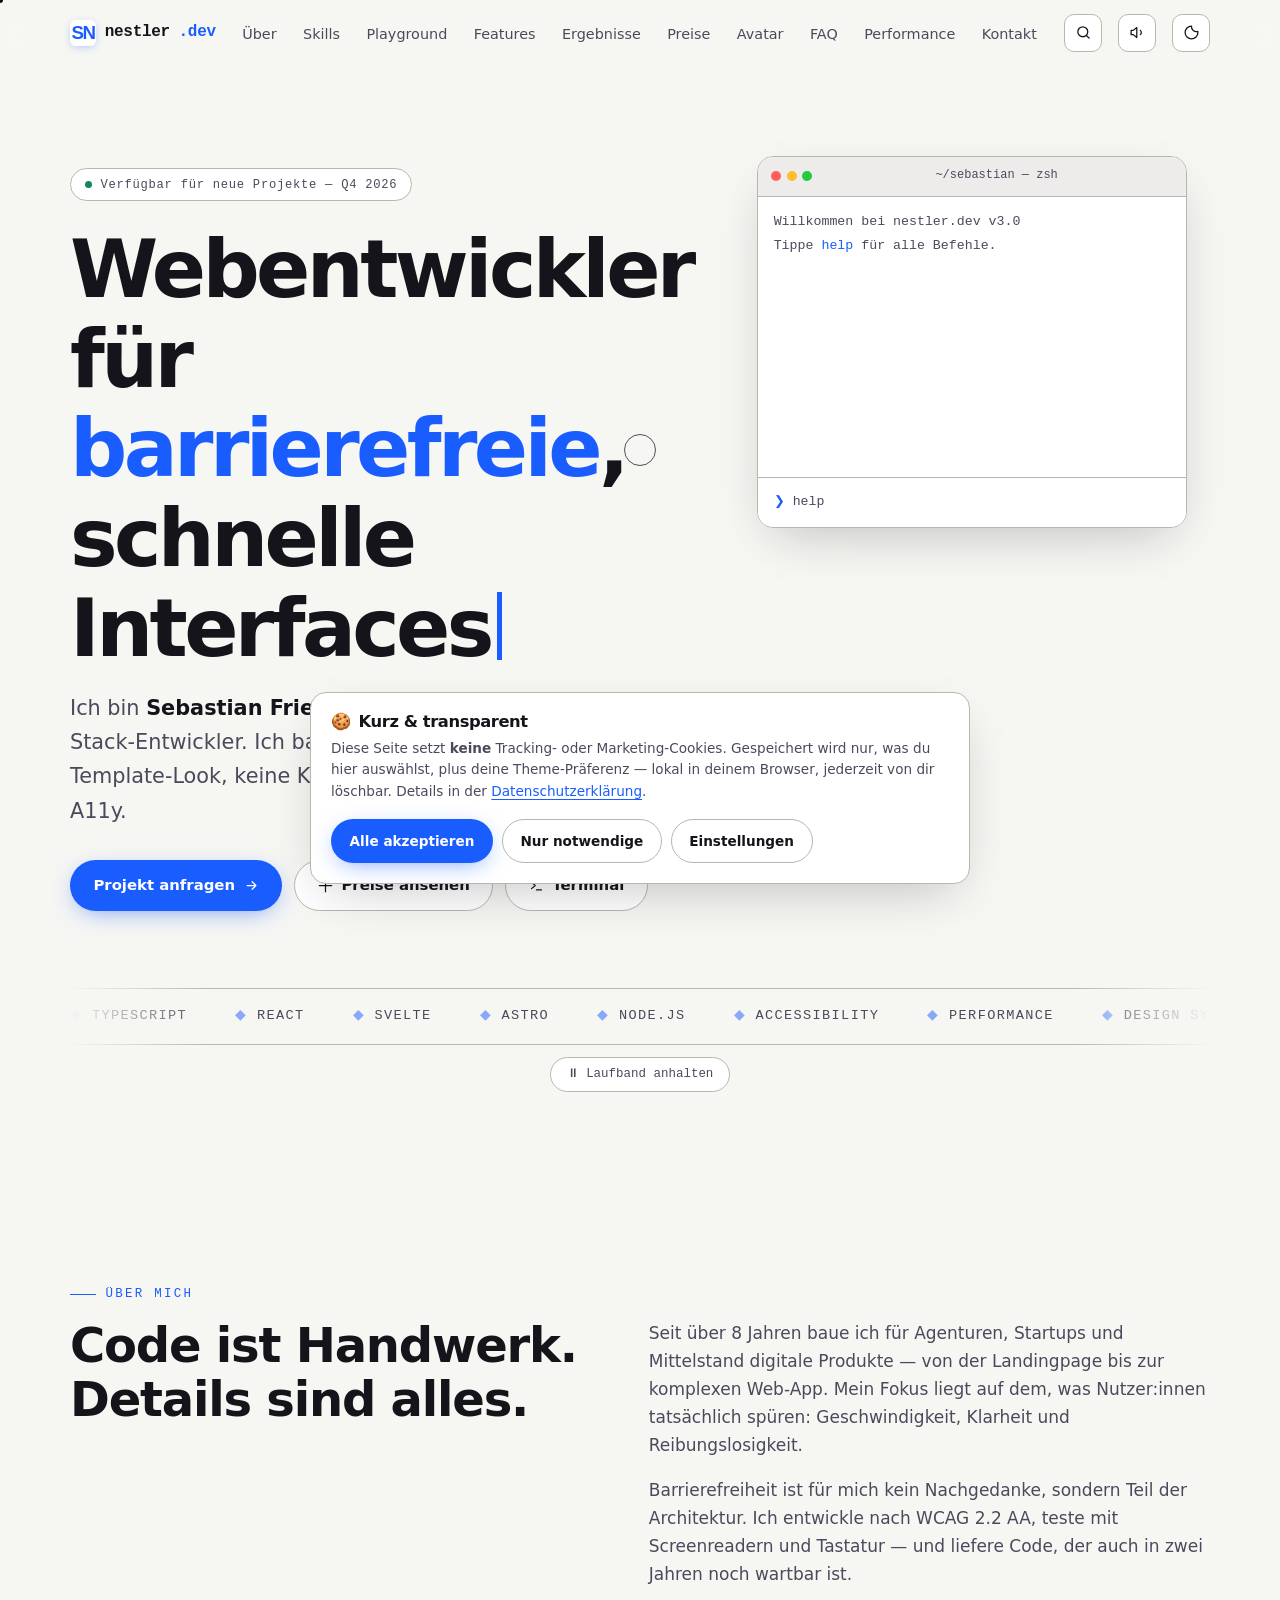
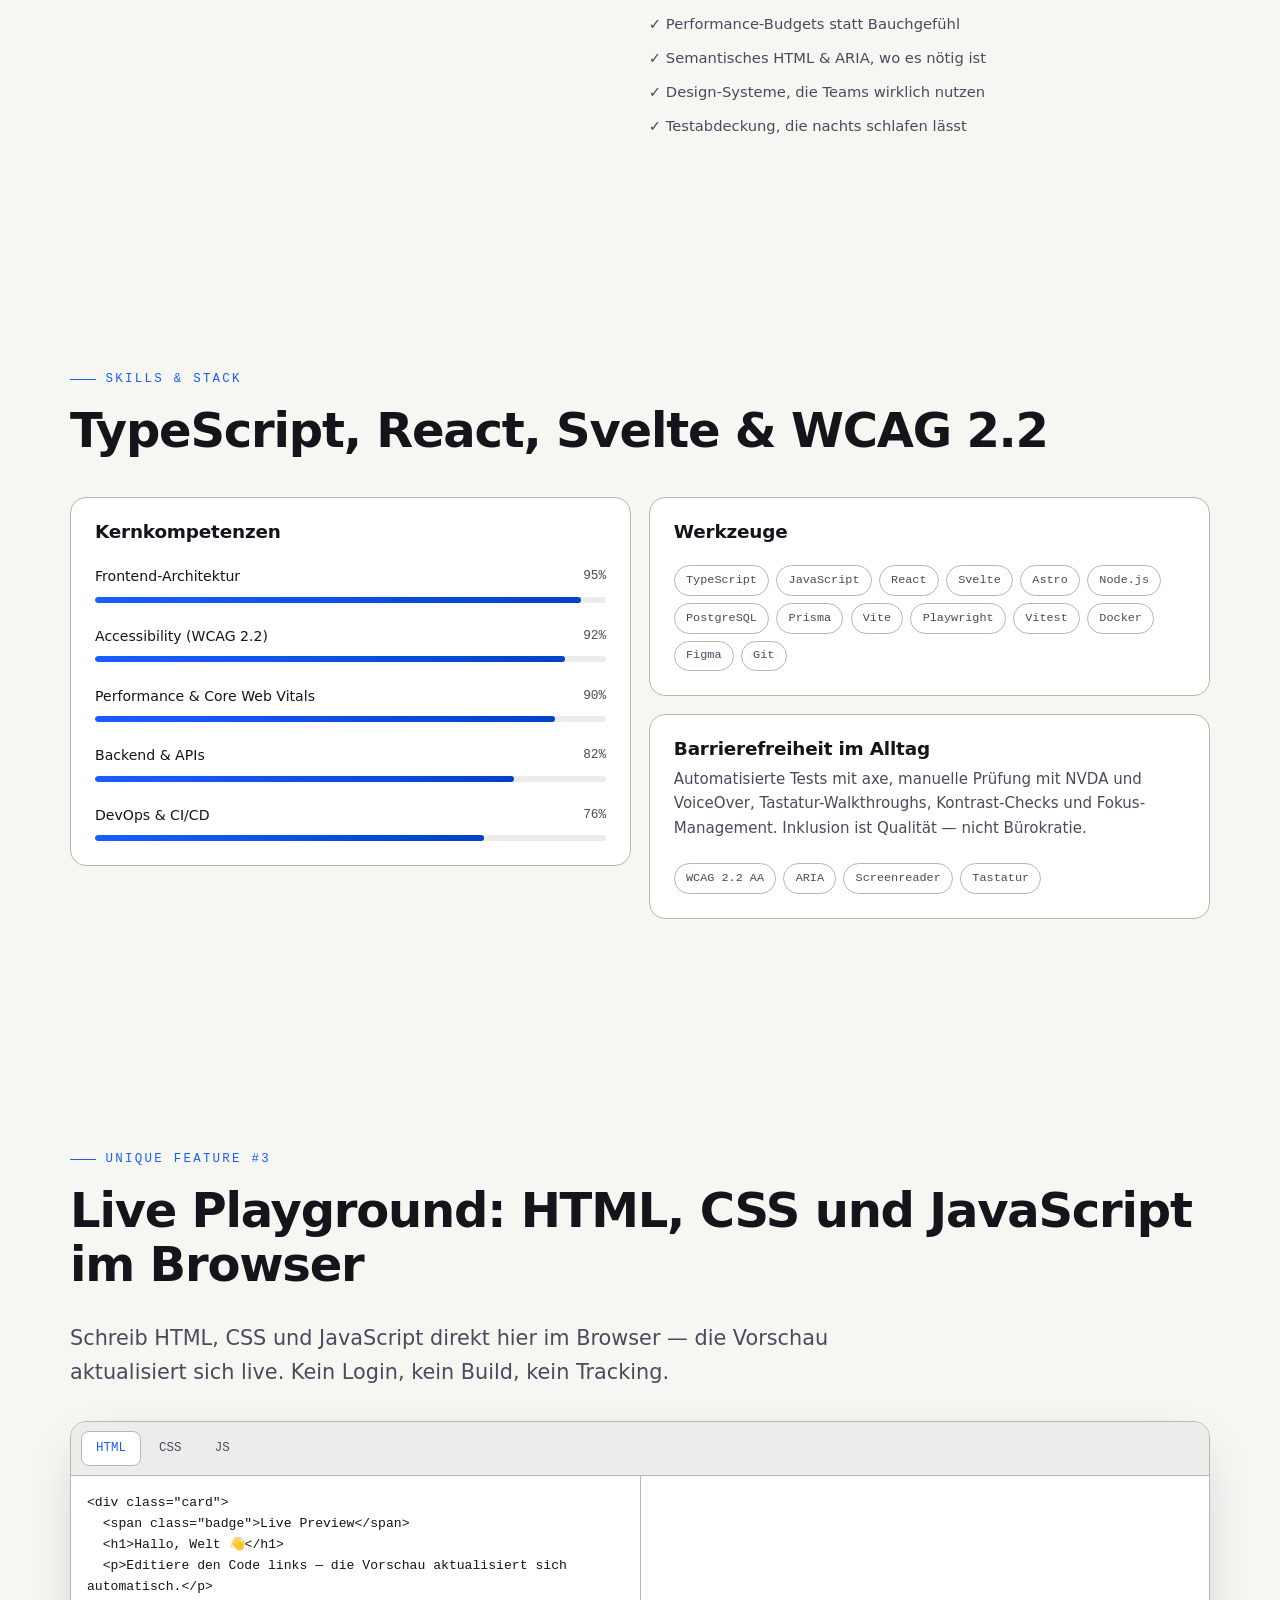
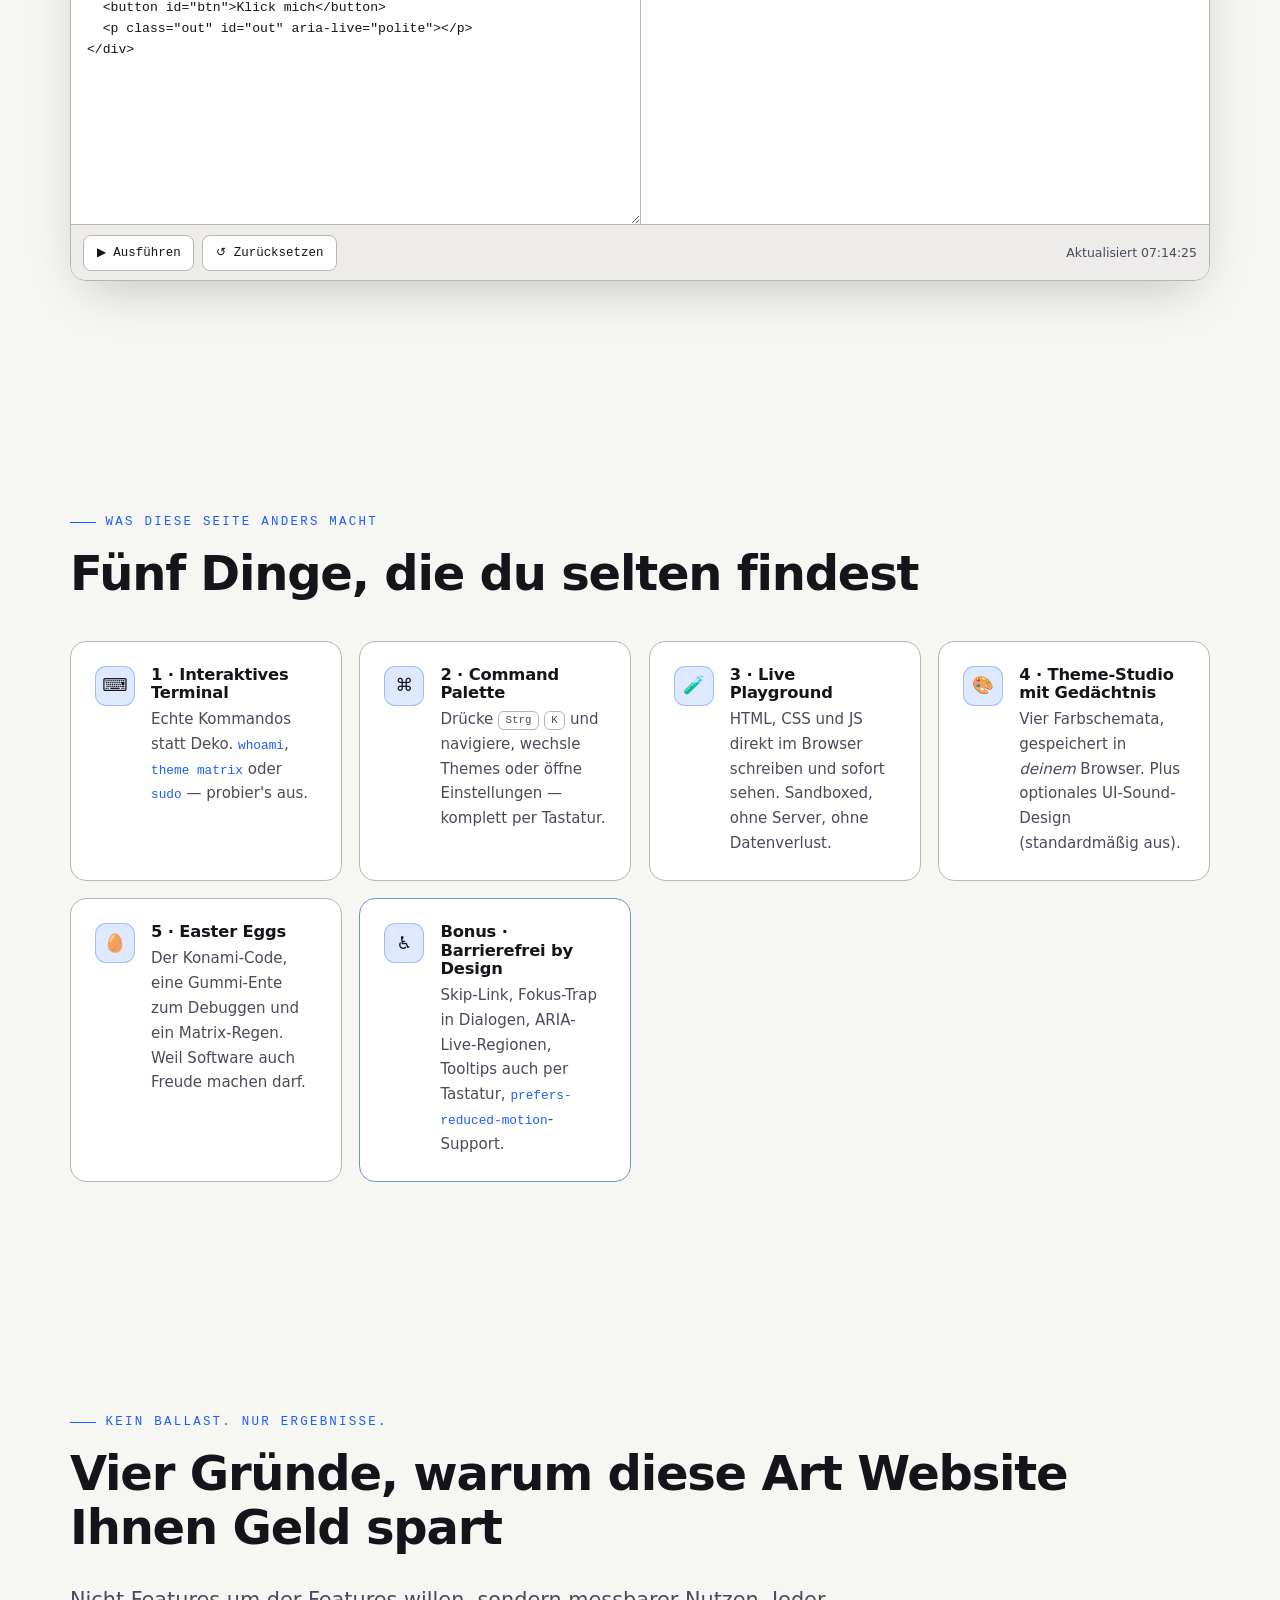
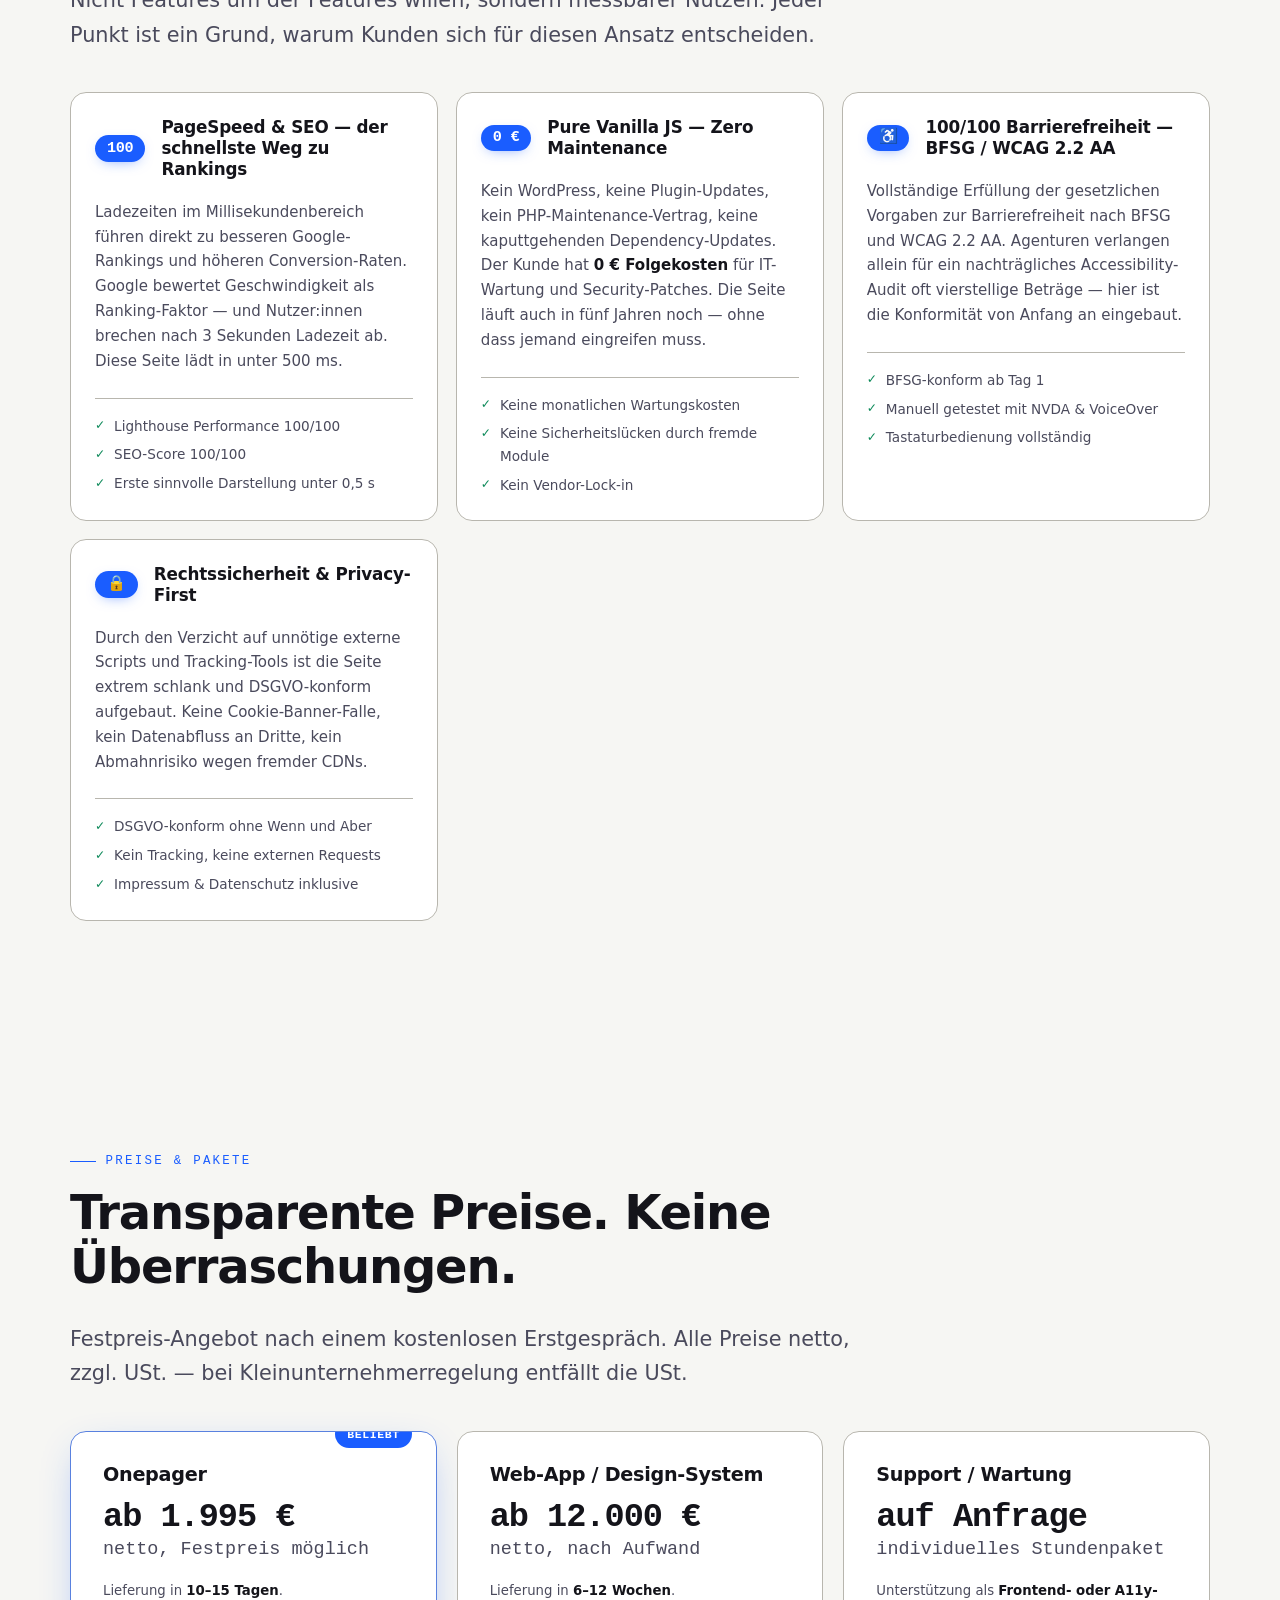
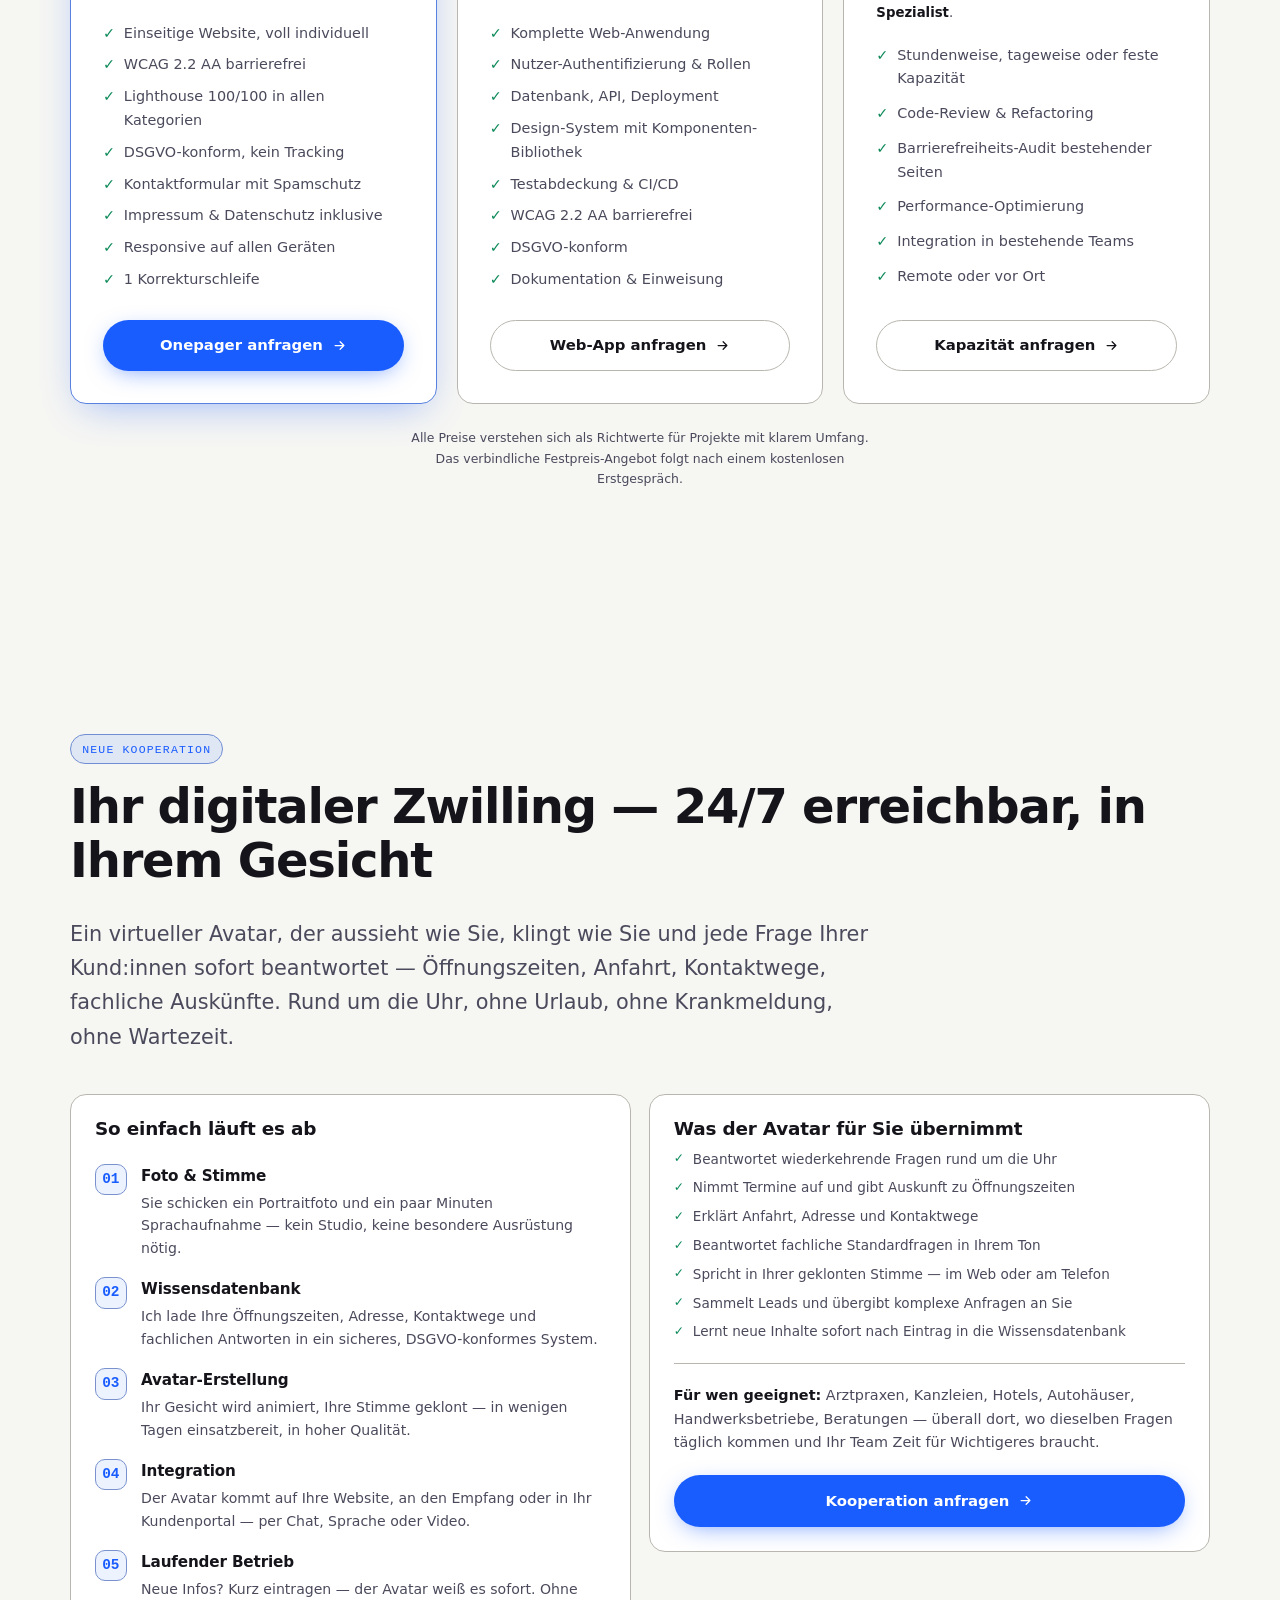
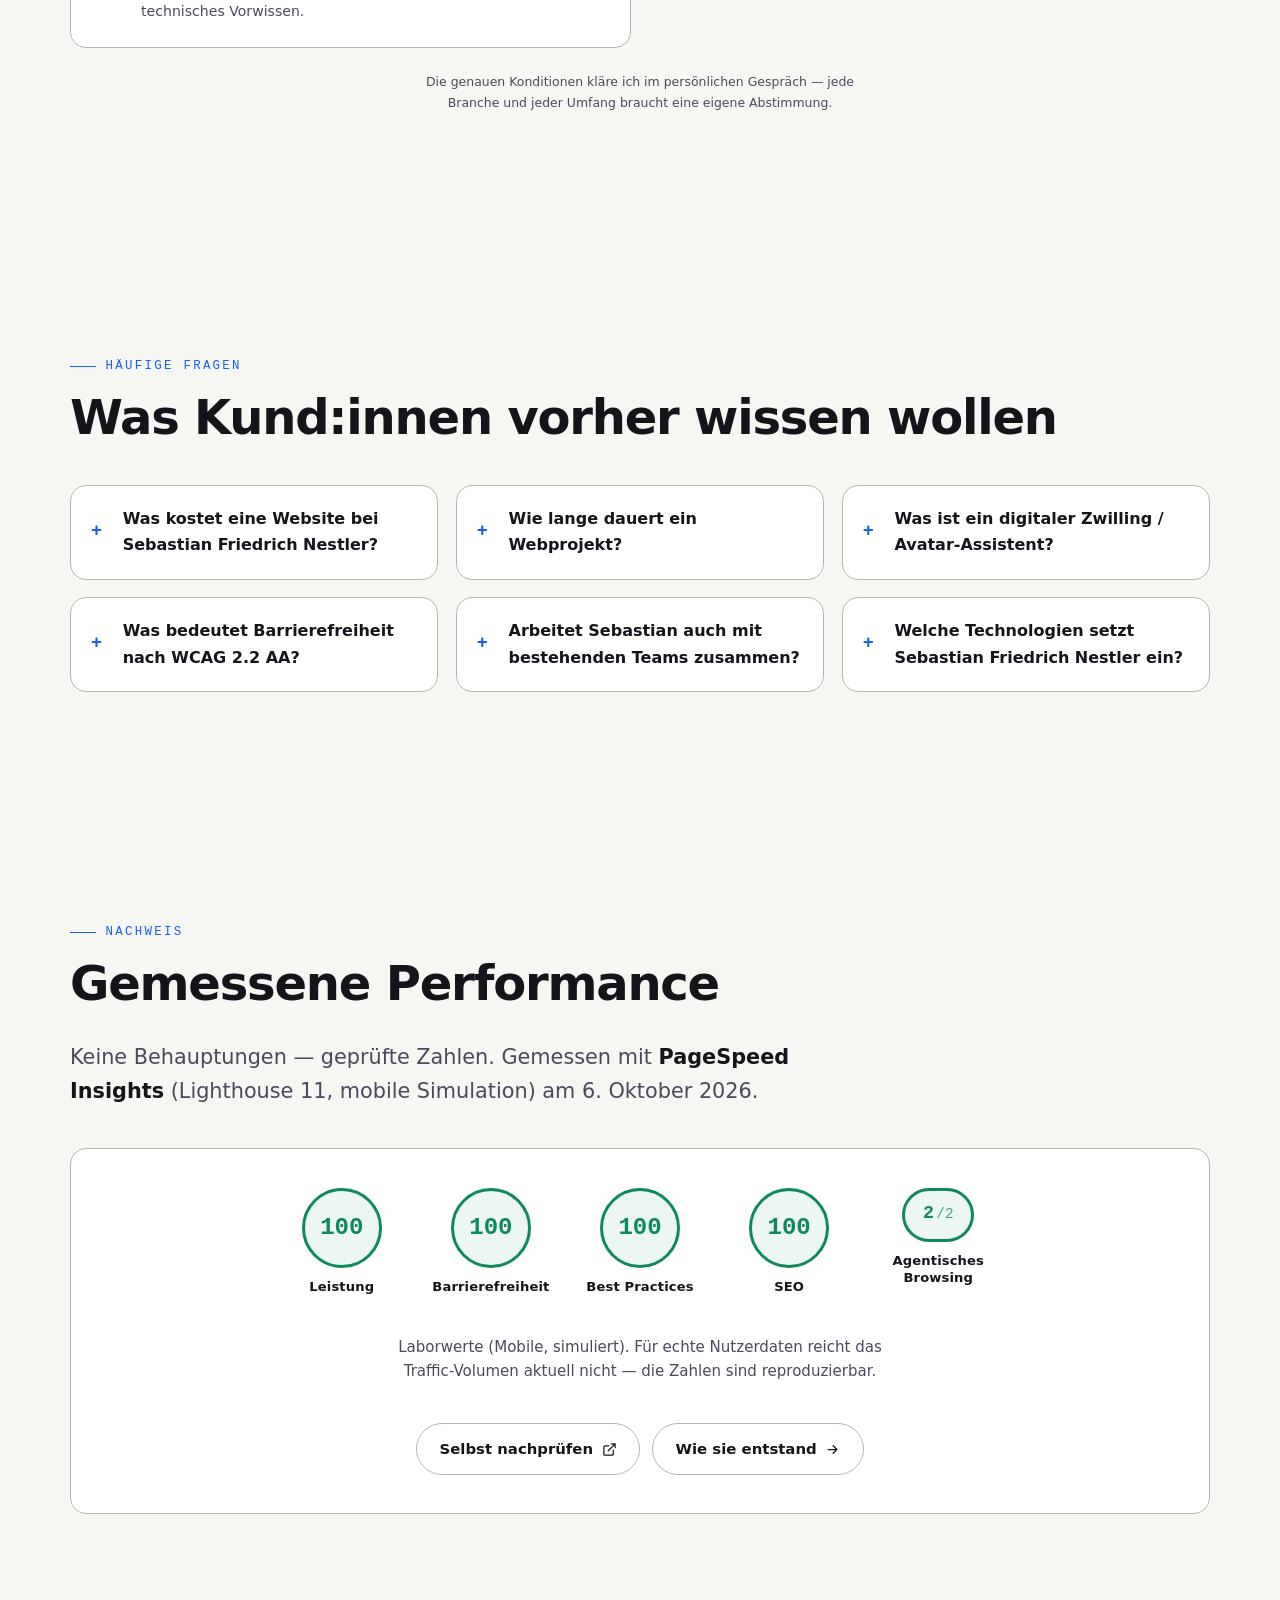
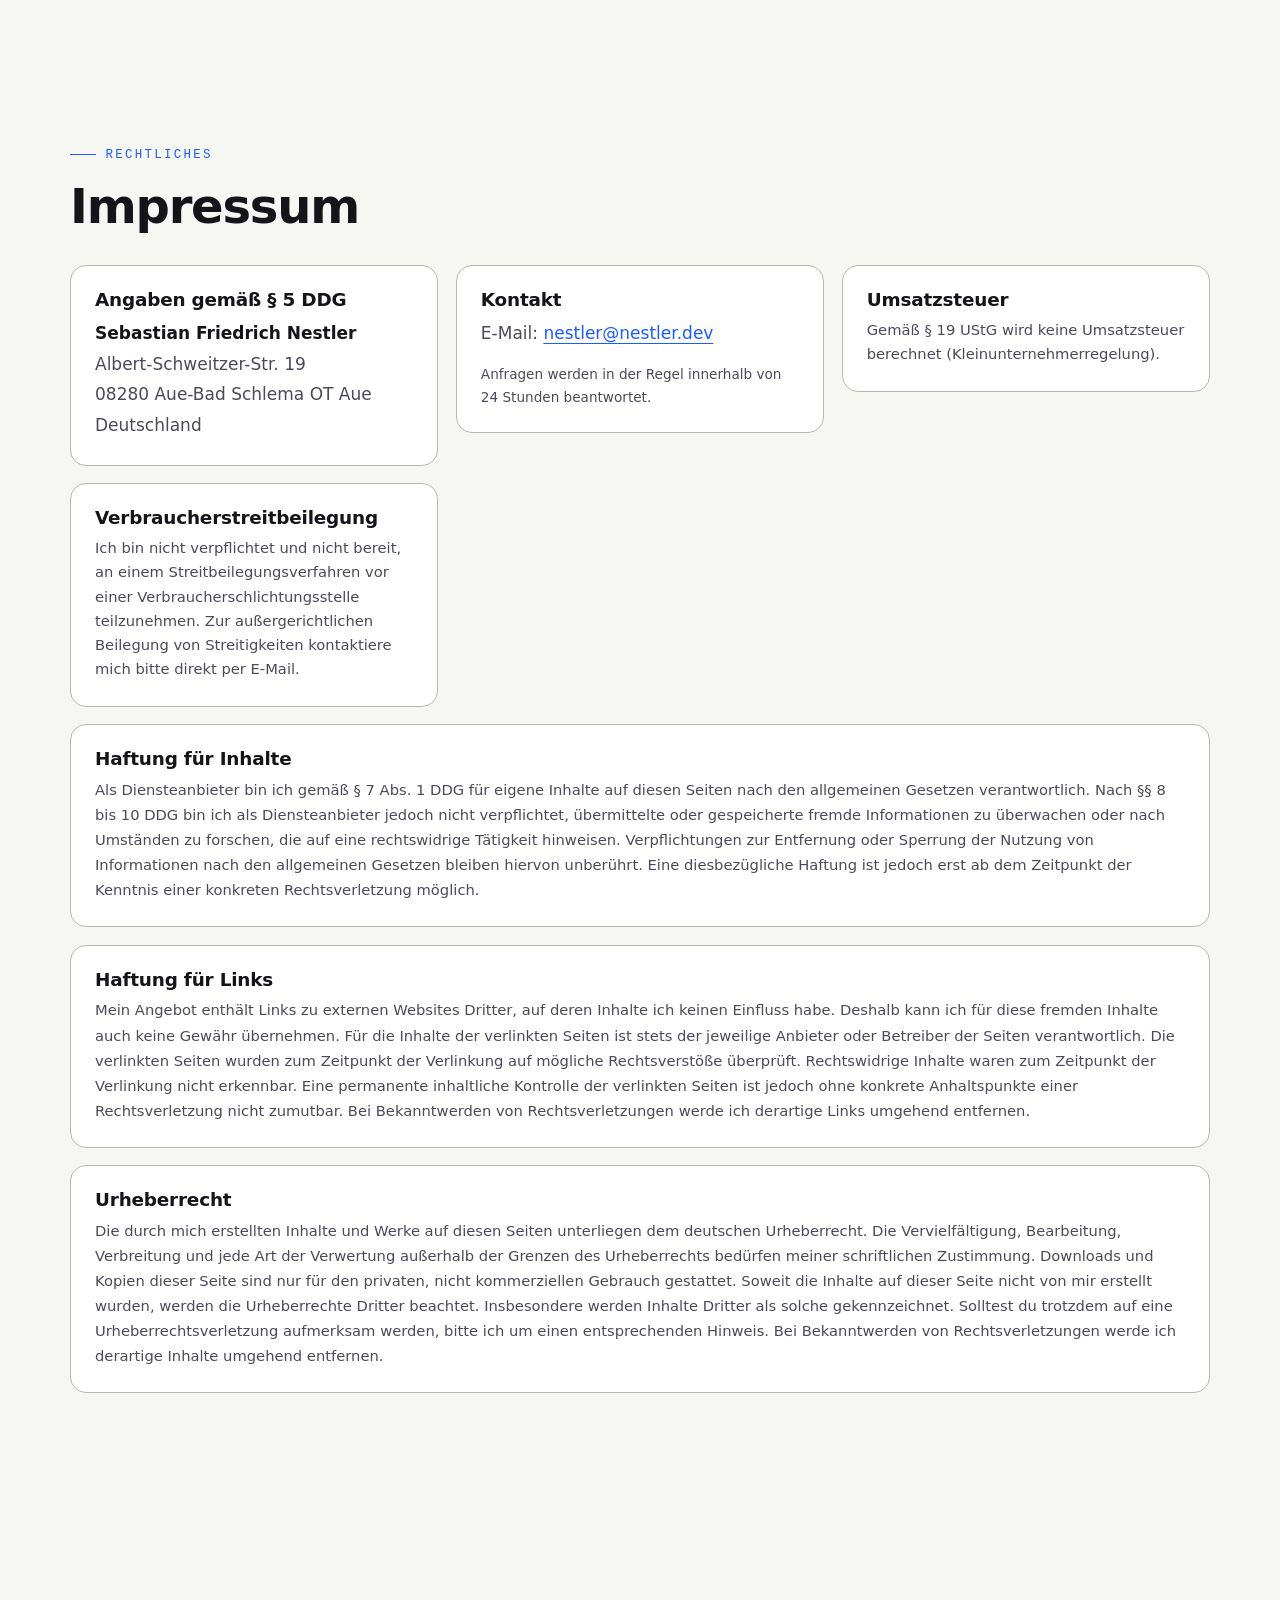
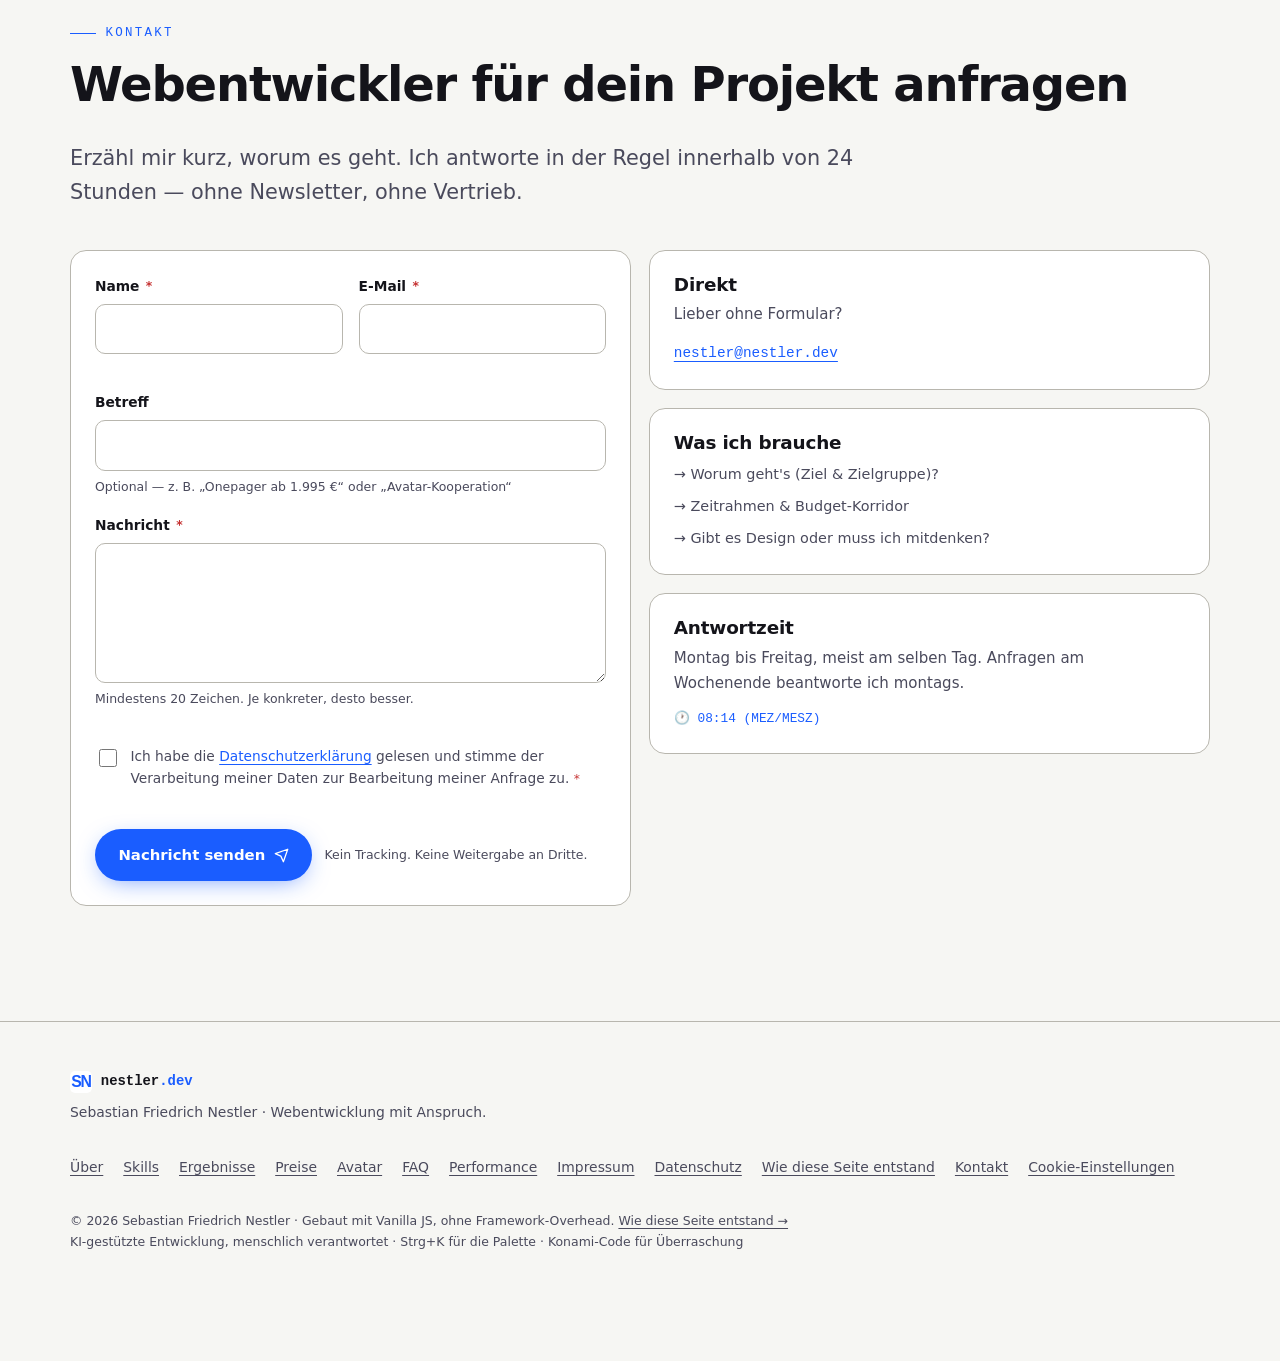
==== index.html @ 552034ba "Update keywords and descriptions for SEO" ====
<!DOCTYPE html>
<html lang="de" data-theme="dark">
<head>
<meta charset="utf-8">
<meta name="viewport" content="width=device-width, initial-scale=1, viewport-fit=cover">

<!-- ===== PRIMARY SEO ===== -->
<title>Sebastian Friedrich Nestler · Webentwickler für barrierefreie & schnelle Interfaces</title>
<meta name="description" content="Webentwickler aus Sachsen für barrierefreie Websites nach WCAG 2.2 AA. Onepager ab 1.995 €, Lieferung in 10–15 Tagen. DSGVO-konform ohne Tracking, ohne Framework-Overhead.">
<link rel="canonical" href="https://sebastian-nestler.github.io/">
<meta name="robots" content="index, follow, max-image-preview:large, max-snippet:-1, max-video-preview:-1">
<meta name="googlebot" content="index, follow">
<meta name="author" content="Sebastian Friedrich Nestler">
<meta name="publisher" content="Sebastian Friedrich Nestler">
<meta name="keywords" content="Webentwickler, Frontend Entwickler, Barrierefreiheit, WCAG 2.2, Freelance Developer, Sachsen, TypeScript, React, Performance, Digitaler Zwilling, Avatar, KI-Chatbot">
<meta name="language" content="de">
<meta name="geo.region" content="DE">
<meta name="geo.placename" content="Aue-Bad Schlema">

<!-- ===== OPEN GRAPH ===== -->
<meta property="og:type" content="website">
<meta property="og:site_name" content="Sebastian Friedrich Nestler">
<meta property="og:locale" content="de_DE">
<meta property="og:url" content="https://sebastian-nestler.github.io/">
<meta property="og:title" content="Sebastian Friedrich Nestler · Webentwickler für barrierefreie & schnelle Interfaces">
<meta property="og:description" content="Barrierefreie Websites nach WCAG 2.2 AA, DSGVO-konform ohne Tracking. Onepager ab 1.995 €, Lieferung in 10–15 Tagen.">
<meta property="og:image" content="https://sebastian-nestler.github.io/og-image.png">
<meta property="og:image:width" content="1200">
<meta property="og:image:height" content="630">
<meta property="og:image:alt" content="Sebastian Friedrich Nestler – Webentwickler. Terminal-Ansicht mit Code.">

<!-- ===== TWITTER / X ===== -->
<meta name="twitter:card" content="summary_large_image">
<meta name="twitter:title" content="Sebastian Friedrich Nestler · Webentwickler für barrierefreie & schnelle Interfaces">
<meta name="twitter:description" content="Barrierefreie Websites nach WCAG 2.2 AA, DSGVO-konform ohne Tracking. Onepager ab 1.995 €.">
<meta name="twitter:image" content="https://sebastian-nestler.github.io/og-image.png">

<!-- ===== ICONS & PWA ===== -->
<meta name="color-scheme" content="dark light">
<meta name="theme-color" content="#0a0a0b" media="(prefers-color-scheme: dark)">
<meta name="theme-color" content="#f6f6f3" media="(prefers-color-scheme: light)">
<link rel="icon" href="/favicon.ico" sizes="32x32">
<link rel="icon" href="/favicon.svg" type="image/svg+xml" sizes="any">
<link rel="icon" href="/favicon-32.png" type="image/png" sizes="32x32">
<link rel="apple-touch-icon" href="/apple-touch-icon.png" sizes="180x180">
<link rel="manifest" href="/manifest.webmanifest">

<!-- ===== STRUCTURED DATA ===== -->
<script type="application/ld+json">
{
  "@context": "https://schema.org",
  "@graph": [
    {
      "@type": "Person",
      "@id": "https://sebastian-nestler.github.io/#person",
      "name": "Sebastian Friedrich Nestler",
      "alternateName": "Sebastian Nestler",
      "givenName": "Sebastian",
      "additionalName": "Friedrich",
      "familyName": "Nestler",
      "url": "https://sebastian-nestler.github.io/",
      "email": "nestler@nestler.dev",
      "jobTitle": "Webentwickler & Full-Stack Developer",
      "description": "Freelance Webentwickler für barrierefreie, schnelle Interfaces. Spezialisiert auf TypeScript, React, Svelte und WCAG 2.2 AA.",
      "address": {
        "@type": "PostalAddress",
        "streetAddress": "Albert-Schweitzer-Str. 19",
        "postalCode": "08280",
        "addressLocality": "Aue-Bad Schlema",
        "addressRegion": "Sachsen",
        "addressCountry": "DE"
      },
      "knowsAbout": [
        "Webentwicklung",
        "Frontend-Architektur",
        "Barrierefreiheit",
        "WCAG 2.2",
        "TypeScript",
        "React",
        "Svelte",
        "Astro",
        "Node.js",
        "Core Web Vitals"
      ],
      "sameAs": [
        "https://github.com/Sebastian-Nestler"
      ]
    },
    {
      "@type": "WebSite",
      "@id": "https://sebastian-nestler.github.io/#website",
      "url": "https://sebastian-nestler.github.io/",
      "name": "sebastian-nestler.github.io",
      "inLanguage": "de-DE",
      "publisher": { "@id": "https://sebastian-nestler.github.io/#person" }
    },
    {
      "@type": "ProfessionalService",
      "@id": "https://sebastian-nestler.github.io/#service",
      "name": "Nestler Webentwicklung",
      "url": "https://sebastian-nestler.github.io/",
      "image": "https://sebastian-nestler.github.io/og-image.png",
      "description": "Freelance Webentwicklung: barrierefreie Onepager, Web-Apps, Design-Systeme, Performance-Optimierung und virtuelle Avatar-Assistenten.",
      "provider": { "@id": "https://sebastian-nestler.github.io/#person" },
      "address": {
        "@type": "PostalAddress",
        "streetAddress": "Albert-Schweitzer-Str. 19",
        "postalCode": "08280",
        "addressLocality": "Aue-Bad Schlema",
        "addressCountry": "DE"
      },
      "areaServed": {
        "@type": "Country",
        "name": "Deutschland"
      },
      "serviceType": [
        "Webentwicklung",
        "Frontend-Entwicklung",
        "Barrierefreiheits-Audit",
        "Performance-Optimierung",
        "Design-System-Entwicklung",
        "Digitaler Zwilling",
        "Avatar-Assistent",
        "KI-Chatbot"
      ],
      "priceRange": "€€",
      "hasOfferCatalog": {
        "@type": "OfferCatalog",
        "name": "Leistungen",
        "itemListElement": [
          {
            "@type": "Offer",
            "name": "Onepager",
            "description": "Einseitige Website, barrierefrei, DSGVO-konform, Lighthouse 100/100. Lieferung in 10–15 Tagen.",
            "priceSpecification": {
              "@type": "PriceSpecification",
              "price": "1995",
              "priceCurrency": "EUR",
              "valueAddedTaxIncluded": false
            }
          },
          {
            "@type": "Offer",
            "name": "Web-Apps & Design-Systeme",
            "description": "Komplexe Web-Anwendungen und Design-Systeme. Lieferung in 6–12 Wochen.",
            "priceSpecification": {
              "@type": "PriceSpecification",
              "price": "12000",
              "priceCurrency": "EUR",
              "valueAddedTaxIncluded": false
            }
          },
          {
            "@type": "Offer",
            "name": "Digitaler Zwilling / Avatar-Assistent",
            "description": "Virtueller Avatar in Ihrem Gesicht und mit Ihrer Stimme, 24/7 erreichbar, beantwortet Fragen zu Öffnungszeiten, Anfahrt und Fachthemen."
          }
        ]
      }
    },
    {
      "@type": "BreadcrumbList",
      "@id": "https://sebastian-nestler.github.io/#breadcrumb",
      "itemListElement": [
        { "@type": "ListItem", "position": 1, "name": "Startseite", "item": "https://sebastian-nestler.github.io/#top" },
        { "@type": "ListItem", "position": 2, "name": "Über", "item": "https://sebastian-nestler.github.io/#about" },
        { "@type": "ListItem", "position": 3, "name": "Ergebnisse", "item": "https://sebastian-nestler.github.io/#ergebnisse" },
        { "@type": "ListItem", "position": 4, "name": "Preise", "item": "https://sebastian-nestler.github.io/#preise" },
        { "@type": "ListItem", "position": 5, "name": "Avatar", "item": "https://sebastian-nestler.github.io/#avatar" },
        { "@type": "ListItem", "position": 6, "name": "Performance", "item": "https://sebastian-nestler.github.io/#performance" },
        { "@type": "ListItem", "position": 7, "name": "Impressum", "item": "https://sebastian-nestler.github.io/#imprint" },
        { "@type": "ListItem", "position": 8, "name": "Kontakt", "item": "https://sebastian-nestler.github.io/#contact" }
      ]
    },
    {
      "@type": "FAQPage",
      "@id": "https://sebastian-nestler.github.io/#faq",
      "mainEntity": [
        {
          "@type": "Question",
          "name": "Was kostet eine Website bei Sebastian Friedrich Nestler?",
          "acceptedAnswer": {
            "@type": "Answer",
            "text": "Ein Onepager startet bei 1.995 € und wird in 10 bis 15 Tagen geliefert. Web-Apps und Design-Systeme beginnen bei 12.000 €. Ein Festpreis-Angebot gibt es nach einem kostenlosen Erstgespräch."
          }
        },
        {
          "@type": "Question",
          "name": "Wie lange dauert ein Webprojekt?",
          "acceptedAnswer": {
            "@type": "Answer",
            "text": "Einen Onepager liefern wir typischerweise in 10 bis 15 Tagen. Komplexere Web-Apps oder Design-Systeme dauern 6 bis 12 Wochen. Der genaue Zeitplan wird im Kickoff verbindlich festgelegt."
          }
        },
        {
          "@type": "Question",
          "name": "Was bedeutet Barrierefreiheit nach WCAG 2.2 AA?",
          "acceptedAnswer": {
            "@type": "Answer",
            "text": "WCAG 2.2 AA ist der international anerkannte Standard für barrierefreie Websites. Er stellt sicher, dass Menschen mit Seh-, Hör-, motorischen oder kognitiven Einschränkungen die Seite nutzen können. Sebastian entwickelt jede Seite direkt nach diesem Standard."
          }
        },
        {
          "@type": "Question",
          "name": "Arbeitet Sebastian auch mit bestehenden Teams zusammen?",
          "acceptedAnswer": {
            "@type": "Answer",
            "text": "Ja. Neben kompletten Projekten gibt es Unterstützung als Frontend- oder Accessibility-Spezialist für bestehende Teams — stundenweise, tageweise oder als feste Kapazität."
          }
        },
        {
          "@type": "Question",
          "name": "Was ist ein digitaler Zwilling / Avatar-Assistent?",
          "acceptedAnswer": {
            "@type": "Answer",
            "text": "Ein virtueller Avatar, der wie Sie aussieht, in Ihrer geklonten Stimme spricht und rund um die Uhr Fragen von Kund:innen beantwortet — zu Öffnungszeiten, Anfahrt, Kontakt und fachlichen Themen. Sie liefern ein Foto und Sprachaufnahmen, wir übernehmen Erstellung, Integration und Wissensdatenbank."
          }
        },
        {
          "@type": "Question",
          "name": "Welche Technologien setzt Sebastian Friedrich Nestler ein?",
          "acceptedAnswer": {
            "@type": "Answer",
            "text": "Hauptsächlich TypeScript, React, Svelte und Astro im Frontend, Node.js und PostgreSQL im Backend. Tools wie Vite, Playwright, Vitest und Docker gehören zum Standard-Setup."
          }
        }
      ]
    }
  ]
}
</script>

<style>
/* ============================================================
   0. TOKENS / THEMES — WCAG 2.2 AA geprüft
   ============================================================ */
:root{
  --bg:#0a0a0b;
  --surface:#131317;
  --surface-2:#1b1b21;
  --border:#3a3a45;
  --text:#e9e9ec;
  --muted:#a8a8b3;
  --accent:#4a86ff;
  --accent-ink:#0a0a0b;
  --accent-2:#00d5ff;
  --danger:#ff6b6b;
  --ok:#3ddc97;
  --radius:16px;
  --radius-sm:10px;
  --shadow:0 18px 50px -12px rgba(0,0,0,.75);
  --ring:0 0 0 3px color-mix(in srgb, var(--accent) 55%, transparent);
  --max:1140px;
  --font: ui-sans-serif, system-ui, -apple-system, "Segoe UI", Roboto, Helvetica, Arial, sans-serif;
  --mono: ui-monospace, "SF Mono", "JetBrains Mono", "Fira Code", Menlo, Consolas, monospace;
}
[data-theme="light"]{
  --bg:#f6f6f3;
  --surface:#ffffff;
  --surface-2:#eeeceb;
  --border:#b8b6ae;
  --text:#14141a;
  --muted:#4a4a5c;
  --accent:#1a5dff;
  --accent-ink:#ffffff;
  --accent-2:#0043c7;
  --danger:#c53030;
  --ok:#0e8a5a;
  --shadow:0 18px 50px -18px rgba(20,20,26,.28);
}
[data-theme="synth"]{
  --bg:#0d0716;
  --surface:#170d24;
  --surface-2:#211334;
  --border:#4a2d73;
  --text:#f4ecff;
  --muted:#b9a4d4;
  --accent:#ff4fd8;
  --accent-ink:#12001a;
  --accent-2:#33e1ff;
  --shadow:0 18px 60px -12px rgba(255,79,216,.28);
}
[data-theme="matrix"]{
  --bg:#000600;
  --surface:#041004;
  --surface-2:#072007;
  --border:#1a5c1a;
  --text:#c8ffc8;
  --muted:#7ac47a;
  --accent:#22ff6b;
  --accent-ink:#001100;
  --accent-2:#00d5ff;
  --shadow:0 18px 50px -12px rgba(34,255,107,.25);
}

/* ============================================================
   1. BASE
   ============================================================ */
*,*::before,*::after{box-sizing:border-box}
html{scroll-behavior:smooth;-webkit-text-size-adjust:100%}
@media (prefers-reduced-motion:reduce){
  html{scroll-behavior:auto}
  *,*::before,*::after{animation-duration:.001ms !important;animation-iteration-count:1 !important;transition-duration:.001ms !important}
}
body{
  margin:0;
  background:var(--bg);
  color:var(--text);
  font-family:var(--font);
  font-size:clamp(1rem,.95rem + .25vw,1.0625rem);
  line-height:1.65;
  -webkit-font-smoothing:antialiased;
  overflow-x:hidden;
}
body::before{
  content:"";
  position:fixed;inset:0;pointer-events:none;z-index:1;opacity:.035;
  background-image:url("data:image/svg+xml,%3Csvg xmlns='http://www.w3.org/2000/svg' width='140' height='140'%3E%3Cfilter id='n'%3E%3CfeTurbulence type='fractalNoise' baseFrequency='.85' numOctaves='3'/%3E%3C/filter%3E%3Crect width='100%25' height='100%25' filter='url(%23n)'/%3E%3C/svg%3E");
  mix-blend-mode:overlay;
}
img,svg,canvas{max-width:100%;display:block}
button,input,textarea,select{font:inherit;color:inherit}
a{color:var(--accent);text-underline-offset:.25em}
a:hover{text-decoration-thickness:2px}

::placeholder{
  color:var(--muted);
  opacity:1;
}

:where(a,button,input,textarea,select,summary,[tabindex]):focus-visible{
  outline:2px solid var(--accent);
  outline-offset:3px;
  border-radius:6px;
}

:where(section, [id], a, button, input, textarea, select, summary, details) {
  scroll-margin-top: 90px;
}

::selection{background:var(--accent);color:var(--accent-ink)}

.sr-only{
  position:absolute!important;width:1px;height:1px;padding:0;margin:-1px;
  overflow:hidden;clip:rect(0 0 0 0);white-space:nowrap;border:0;
}
.skip{
  position:fixed;top:-100px;left:16px;z-index:9999;
  background:var(--accent);color:var(--accent-ink);
  padding:.75rem 1.25rem;border-radius:0 0 var(--radius-sm) var(--radius-sm);
  font-weight:700;text-decoration:none;transition:top .18s ease;
}
.skip:focus{top:0}

/* ============================================================
   2. LAYOUT
   ============================================================ */
.wrap{width:min(100% - 2.5rem,var(--max));margin-inline:auto;position:relative;z-index:2}
section{padding:clamp(4rem,9vw,7.5rem) 0;position:relative}
.eyebrow{
  font-family:var(--mono);font-size:.78rem;letter-spacing:.18em;
  text-transform:uppercase;color:var(--accent);margin:0 0 .9rem;
  display:flex;align-items:center;gap:.6rem;
}
.eyebrow::before{content:"";width:26px;height:1px;background:var(--accent);flex:none}
h1,h2,h3{line-height:1.12;letter-spacing:-.025em;margin:0 0 .6em;font-weight:800}
h2{font-size:clamp(1.9rem,1.3rem + 2.4vw,3rem)}
h3{font-size:1.15rem;letter-spacing:-.01em}
.lede{font-size:clamp(1.05rem,1rem + .5vw,1.3rem);color:var(--muted);max-width:62ch;margin:0}
.hl{color:var(--accent)}

/* ============================================================
   3. PROGRESS + HEADER
   ============================================================ */
#progress{
  position:fixed;top:0;left:0;height:2px;width:0%;
  background:linear-gradient(90deg,var(--accent),var(--accent-2));
  z-index:1000;transition:width .1s linear;
}
header.site{
  position:sticky;top:0;z-index:900;
  backdrop-filter:blur(14px) saturate(1.4);
  background:color-mix(in srgb,var(--bg) 78%,transparent);
  border-bottom:1px solid transparent;
  transition:border-color .25s ease,background .25s ease;
}
header.site.stuck{border-bottom-color:var(--border)}
.nav{
  display:flex;align-items:center;gap:1rem;
  padding:.85rem 0;
}
.brand{
  font-family:var(--mono);font-weight:700;font-size:1rem;
  text-decoration:none;color:var(--text);letter-spacing:-.02em;
  margin-right:auto;display:flex;align-items:center;gap:.55rem;
}
.brand .logo{
  width:26px;height:26px;flex:none;border-radius:6px;
  transition:transform .4s cubic-bezier(.2,.8,.2,1),box-shadow .3s;
  box-shadow:0 2px 8px -2px rgba(26,93,255,.4);
}
.brand:hover .logo{
  transform:rotate(-6deg) scale(1.08);
  box-shadow:0 4px 14px -2px rgba(26,93,255,.6);
}
.brand .dev{color:var(--accent)}

.nav-links{display:flex;gap:.25rem;align-items:center;list-style:none;margin:0;padding:0}
.nav-links a{
  color:var(--muted);text-decoration:none;font-size:.9rem;font-weight:500;
  padding:.5rem .7rem;border-radius:8px;transition:color .2s,background .2s;
}
.nav-links a:hover{color:var(--text);background:var(--surface-2)}

.icon-btn{
  background:var(--surface);border:1px solid var(--border);color:var(--text);
  width:38px;height:38px;border-radius:10px;display:grid;place-items:center;
  cursor:pointer;transition:transform .18s cubic-bezier(.2,.8,.2,1),border-color .2s,background .2s;
  flex:none;
}
.icon-btn:hover{border-color:var(--accent);background:var(--surface-2);transform:translateY(-2px)}
.icon-btn svg{width:17px;height:17px;stroke:currentColor;fill:none;stroke-width:1.8;stroke-linecap:round;stroke-linejoin:round}
.kbd-hint{
  font-family:var(--mono);font-size:.68rem;color:var(--muted);
  border:1px solid var(--border);border-radius:6px;padding:.15rem .4rem;
}
.menu-toggle{display:none}

@media (max-width:860px){
  .nav-links{
    position:absolute;top:100%;left:0;right:0;
    flex-direction:column;align-items:stretch;
    background:var(--surface);border-bottom:1px solid var(--border);
    padding:.75rem 1.25rem 1.25rem;gap:.15rem;
    display:none;
  }
  .nav-links.open{display:flex}
  .nav-links a{padding:.8rem .6rem;font-size:1rem}
  .menu-toggle{display:grid}
  .kbd-hint{display:none}
}

/* ============================================================
   4. HERO
   ============================================================ */
.hero{padding-top:clamp(3rem,7vw,6rem);padding-bottom:clamp(3rem,6vw,5rem)}
.hero-grid{
  display:grid;grid-template-columns:1.05fr .95fr;gap:clamp(2rem,5vw,4rem);
  align-items:start;
}
@media (max-width:980px){.hero-grid{grid-template-columns:1fr}}
.status{
  display:inline-flex;align-items:center;gap:.55rem;
  font-family:var(--mono);font-size:.76rem;letter-spacing:.06em;
  color:var(--muted);border:1px solid var(--border);border-radius:999px;
  padding:.35rem .85rem;margin-bottom:1.5rem;background:var(--surface);
}
.status .dot{
  width:7px;height:7px;border-radius:50%;background:var(--ok);flex:none;
  box-shadow:0 0 0 0 color-mix(in srgb,var(--ok) 70%,transparent);
  animation:pulse 2.4s infinite;
}
@keyframes pulse{
  0%{box-shadow:0 0 0 0 color-mix(in srgb,var(--ok) 60%,transparent)}
  70%{box-shadow:0 0 0 9px transparent}
  100%{box-shadow:0 0 0 0 transparent}
}
h1.title{
  font-size:clamp(2.5rem,1.4rem + 5.4vw,5rem);
  letter-spacing:-.045em;margin-bottom:1.1rem;
}
h1.title .dev{color:var(--muted);font-weight:400}
.caret{
  display:inline-block;width:.06em;height:.85em;background:var(--accent);
  margin-left:.08em;vertical-align:-.06em;animation:blink 1.05s steps(1) infinite;
}
@keyframes blink{50%{opacity:0}}
.hero-cta{display:flex;flex-wrap:wrap;gap:.75rem;margin-top:2rem}

.btn{
  display:inline-flex;align-items:center;gap:.55rem;
  padding:.78rem 1.4rem;border-radius:999px;font-weight:650;font-size:.93rem;
  text-decoration:none;cursor:pointer;border:1px solid transparent;
  transition:transform .18s cubic-bezier(.2,.8,.2,1),box-shadow .25s,background .2s,color .2s,border-color .2s;
  position:relative;
}
.btn:hover{transform:translateY(-2px)}
.btn:active{transform:translateY(0)}
.btn-primary{background:var(--accent);color:var(--accent-ink);box-shadow:0 6px 24px -8px color-mix(in srgb,var(--accent) 65%,transparent)}
.btn-primary:hover{box-shadow:0 12px 34px -10px color-mix(in srgb,var(--accent) 75%,transparent)}
.btn-ghost{background:var(--surface);border-color:var(--border);color:var(--text)}
.btn-ghost:hover{border-color:var(--accent)}
.btn svg{width:15px;height:15px;stroke:currentColor;fill:none;stroke-width:2;stroke-linecap:round;stroke-linejoin:round}

/* Terminal */
.terminal{
  background:var(--surface);border:1px solid var(--border);border-radius:var(--radius);
  box-shadow:var(--shadow);overflow:hidden;font-family:var(--mono);font-size:.83rem;
}
.term-bar{
  display:flex;align-items:center;gap:.5rem;padding:.6rem .85rem;
  background:var(--surface-2);border-bottom:1px solid var(--border);
}
.term-bar .dots{display:flex;gap:.35rem}
.term-bar .dots i{width:10px;height:10px;border-radius:50%;background:var(--border);display:block}
.term-bar .dots i:nth-child(1){background:#ff5f57}
.term-bar .dots i:nth-child(2){background:#febc2e}
.term-bar .dots i:nth-child(3){background:#28c840}
.term-bar .fname{color:var(--muted);font-size:.75rem;margin-inline:auto}
.term-body{
  padding:.9rem 1rem;height:280px;overflow-y:auto;
  display:flex;flex-direction:column;gap:.15rem;
  scrollbar-width:thin;
}
.term-body::-webkit-scrollbar{width:8px}
.term-body::-webkit-scrollbar-thumb{background:var(--border);border-radius:8px}
.term-line{white-space:pre-wrap;word-break:break-word}
.term-line.cmd{color:var(--text)}
.term-line.cmd::before{content:"❯ ";color:var(--accent)}
.term-line.out{color:var(--muted)}
.term-line.ok{color:var(--ok)}
.term-line.err{color:var(--danger)}
.term-line a{color:var(--accent-2)}
.term-input-row{
  display:flex;align-items:center;gap:.5rem;
  border-top:1px solid var(--border);padding:.6rem 1rem;background:var(--surface);
}
.term-input-row span{color:var(--accent)}
.term-input-row input{
  flex:1;background:transparent;border:0;outline:none;
  font-family:var(--mono);font-size:.83rem;color:var(--text);padding:.25rem 0;
}

/* Marquee */
.marquee{
  margin-top:clamp(3rem,6vw,5rem);
  border-block:1px solid var(--border);padding:1rem 0;
  overflow:hidden;mask-image:linear-gradient(90deg,transparent,#000 12%,#000 88%,transparent);
}
.marquee-track{display:flex;gap:3rem;width:max-content;animation:scroll 32s linear infinite}
.marquee:hover .marquee-track,
.marquee:focus-within .marquee-track{animation-play-state:paused}
.marquee.paused .marquee-track{animation-play-state:paused}
@keyframes scroll{to{transform:translateX(-50%)}}
.marquee-track span{
  font-family:var(--mono);font-size:.85rem;color:var(--muted);
  letter-spacing:.1em;text-transform:uppercase;white-space:nowrap;
}
.marquee-track span::before{content:"◆ ";color:var(--accent);opacity:.5}

.marquee-toggle{
  display:block;margin:.75rem auto 0;
  background:var(--surface);border:1px solid var(--border);
  color:var(--muted);padding:.4rem 1rem;border-radius:999px;
  font-size:.78rem;font-family:var(--mono);cursor:pointer;
  transition:color .2s,border-color .2s,transform .18s;
}
.marquee-toggle:hover{color:var(--accent);border-color:var(--accent);transform:translateY(-2px)}
.marquee-toggle[aria-pressed="true"]{color:var(--accent);border-color:var(--accent)}

/* ============================================================
   5. REVEAL
   ============================================================ */
.reveal{opacity:0;transform:translateY(22px);transition:opacity .7s cubic-bezier(.2,.8,.2,1),transform .7s cubic-bezier(.2,.8,.2,1)}
.reveal.in{opacity:1;transform:none}
@media (prefers-reduced-motion:reduce){.reveal{opacity:1;transform:none}}

/* ============================================================
   6. CARDS / GRIDS
   ============================================================ */
.grid{display:grid;gap:1.1rem}
.grid-2{grid-template-columns:repeat(auto-fit,minmax(280px,1fr))}
.grid-3{grid-template-columns:repeat(auto-fit,minmax(260px,1fr))}

.card{
  background:var(--surface);border:1px solid var(--border);border-radius:var(--radius);
  padding:1.5rem;position:relative;overflow:hidden;
  transition:transform .28s cubic-bezier(.2,.8,.2,1),border-color .28s,box-shadow .28s;
}
.card::after{
  content:"";position:absolute;inset:0;border-radius:inherit;pointer-events:none;
  background:radial-gradient(420px circle at var(--mx,50%) var(--my,0%),color-mix(in srgb,var(--accent) 10%,transparent),transparent 65%);
  opacity:0;transition:opacity .3s;
}
.card:hover{transform:translateY(-4px);border-color:color-mix(in srgb,var(--accent) 45%,var(--border));box-shadow:var(--shadow)}
.card:hover::after{opacity:1}
.card h3{margin-bottom:.45rem}
.card p{color:var(--muted);margin:0;font-size:.94rem}

/* Skills */
.skill{margin-bottom:1.4rem}
.skill:last-child{margin-bottom:0}
.skill-head{display:flex;justify-content:space-between;font-size:.88rem;margin-bottom:.5rem}
.skill-head .pct{font-family:var(--mono);color:var(--muted);font-size:.8rem}
.bar{height:6px;background:var(--surface-2);border-radius:99px;overflow:hidden}
.bar i{
  display:block;height:100%;width:0;border-radius:99px;
  background:linear-gradient(90deg,var(--accent),var(--accent-2));
  transition:width 1.1s cubic-bezier(.2,.8,.2,1);
}
.tags{display:flex;flex-wrap:wrap;gap:.45rem;margin-top:1.4rem}
.tag{
  font-family:var(--mono);font-size:.74rem;color:var(--muted);
  border:1px solid var(--border);border-radius:999px;padding:.28rem .7rem;
  transition:color .2s,border-color .2s,transform .2s;
}
.tag:hover{color:var(--accent);border-color:var(--accent);transform:translateY(-2px)}

/* ============================================================
   7. PLAYGROUND
   ============================================================ */
.playground{
  border:1px solid var(--border);border-radius:var(--radius);overflow:hidden;
  background:var(--surface);box-shadow:var(--shadow);
}
.pg-tabs{display:flex;gap:.25rem;padding:.55rem .65rem;background:var(--surface-2);border-bottom:1px solid var(--border);flex-wrap:wrap}
.pg-tab{
  background:transparent;border:1px solid transparent;color:var(--muted);
  padding:.4rem .85rem;border-radius:8px;cursor:pointer;font-family:var(--mono);
  font-size:.78rem;transition:all .2s;
}
.pg-tab[aria-selected="true"]{background:var(--surface);border-color:var(--border);color:var(--accent)}
.pg-tab:hover:not([aria-selected="true"]){color:var(--text)}
.pg-split{display:grid;grid-template-columns:1fr 1fr;min-height:340px}
@media (max-width:820px){.pg-split{grid-template-columns:1fr}}
.pg-pane{position:relative;min-height:340px}
.pg-pane + .pg-pane{border-left:1px solid var(--border)}
@media (max-width:820px){.pg-pane + .pg-pane{border-left:0;border-top:1px solid var(--border)}}
.pg-pane textarea{
  width:100%;height:100%;min-height:340px;resize:vertical;
  background:transparent;border:0;outline:none;padding:1rem;
  font-family:var(--mono);font-size:.82rem;line-height:1.6;color:var(--text);
  tab-size:2;
}
.pg-pane iframe{width:100%;height:100%;min-height:340px;border:0;background:#fff}
.pg-pane[hidden]{display:none}
.pg-actions{display:flex;gap:.5rem;align-items:center;padding:.6rem .75rem;border-top:1px solid var(--border);background:var(--surface-2);flex-wrap:wrap}
.pg-actions .spacer{margin-left:auto}
.mini{
  background:var(--surface);border:1px solid var(--border);color:var(--text);
  padding:.42rem .8rem;border-radius:8px;font-size:.78rem;cursor:pointer;
  font-family:var(--mono);transition:all .2s;
}
.mini:hover{border-color:var(--accent);color:var(--accent)}

/* ============================================================
   8. FEATURES
   ============================================================ */
.feature{display:flex;gap:1rem;align-items:flex-start}
.feature .ico{
  width:40px;height:40px;flex:none;border-radius:11px;display:grid;place-items:center;
  background:color-mix(in srgb,var(--accent) 14%,transparent);
  border:1px solid color-mix(in srgb,var(--accent) 30%,transparent);
  font-size:1.1rem;
}
.feature h3{margin-bottom:.3rem;font-size:1.02rem}

/* ============================================================
   9. KEIN BALLAST — Value Cards
   ============================================================ */
.value-card{
  display:flex;
  flex-direction:column;
  gap:1rem;
  height:100%;
}
.value-head{
  display:flex;
  align-items:center;
  gap:1rem;
  margin-bottom:.25rem;
}
.value-badge{
  font-family:var(--mono);
  font-size:.95rem;
  font-weight:800;
  letter-spacing:-.02em;
  color:var(--accent-ink);
  background:var(--accent);
  padding:.35rem .75rem;
  border-radius:999px;
  flex:none;
  line-height:1;
  box-shadow:0 4px 14px -6px color-mix(in srgb,var(--accent) 60%,transparent);
}
.value-head h3{
  margin:0;
  font-size:1.05rem;
  letter-spacing:-.01em;
  line-height:1.25;
}
.value-card p{
  margin:0;
  font-size:.94rem;
  line-height:1.65;
  color:var(--muted);
}
.value-list{
  list-style:none;
  margin:.5rem 0 0;
  padding:0;
  display:grid;
  gap:.4rem;
  font-size:.85rem;
  color:var(--muted);
  border-top:1px solid var(--border);
  padding-top:1rem;
}
.value-list li{
  display:flex;
  align-items:flex-start;
  gap:.55rem;
}
.value-list li::before{
  content:"✓";
  color:var(--ok);
  font-weight:800;
  flex:none;
  font-size:.9em;
  margin-top:.05em;
}

/* ============================================================
   10. PREISE / ANGEBOT
   ============================================================ */
.price-grid{
  display:grid;
  gap:1.25rem;
  grid-template-columns:repeat(auto-fit,minmax(300px,1fr));
  margin-top:2.5rem;
}
.price-card{
  background:var(--surface);
  border:1px solid var(--border);
  border-radius:var(--radius);
  padding:clamp(1.5rem,3vw,2rem);
  display:flex;
  flex-direction:column;
  gap:.75rem;
  position:relative;
}
.price-card.featured{
  border-color:color-mix(in srgb,var(--accent) 60%,var(--border));
  box-shadow:0 12px 40px -14px color-mix(in srgb,var(--accent) 45%,transparent);
}
.price-card .price-tag{
  position:absolute;
  top:-12px;
  right:1.5rem;
  background:var(--accent);
  color:var(--accent-ink);
  font-family:var(--mono);
  font-size:.72rem;
  font-weight:800;
  padding:.3rem .75rem;
  border-radius:999px;
  letter-spacing:.05em;
}
.price-card h3{
  margin:0;
  font-size:1.2rem;
  letter-spacing:-.015em;
}
.price-card .price-value{
  font-family:var(--mono);
  font-size:clamp(1.6rem,1.2rem + 1.5vw,2.1rem);
  font-weight:800;
  color:var(--text);
  letter-spacing:-.03em;
  line-height:1;
  margin:.25rem 0 .5rem;
}
.price-card .price-value small{
  display:block;
  font-size:.55em;
  color:var(--muted);
  font-weight:500;
  letter-spacing:0;
  margin-top:.4rem;
}
.price-card .price-note{
  font-size:.83rem;
  color:var(--muted);
}
.price-card ul{
  list-style:none;
  padding:0;
  margin:.5rem 0 1rem;
  display:grid;
  gap:.5rem;
  font-size:.9rem;
  color:var(--muted);
  flex:1;
}
.price-card ul li{
  display:flex;
  gap:.55rem;
  align-items:flex-start;
}
.price-card ul li::before{
  content:"✓";
  color:var(--ok);
  font-weight:800;
  flex:none;
}

/* ============================================================
   11. AVATAR / DIGITALER ZWILLING
   ============================================================ */
.avatar-steps{
  list-style:none;
  margin:0;
  padding:0;
  display:grid;
  gap:1.1rem;
  counter-reset:avatar-step;
}
.avatar-steps li{
  counter-increment:avatar-step;
  display:grid;
  grid-template-columns:auto 1fr;
  gap:0 .9rem;
  align-items:start;
}
.avatar-steps li::before{
  content:counter(avatar-step,decimal-leading-zero);
  grid-row:1 / span 2;
  grid-column:1;
  font-family:var(--mono);
  font-weight:700;
  font-size:.9rem;
  color:var(--accent);
  width:2.2em;
  height:2.2em;
  display:grid;
  place-items:center;
  border:1px solid color-mix(in srgb,var(--accent) 40%,var(--border));
  border-radius:10px;
  background:color-mix(in srgb,var(--accent) 8%,transparent);
  align-self:start;
}
.avatar-steps li strong{
  grid-column:2;
  grid-row:1;
  display:block;
  color:var(--text);
  font-size:.95rem;
  font-weight:700;
  letter-spacing:-.01em;
  margin-bottom:.2rem;
}
.avatar-steps li span{
  grid-column:2;
  grid-row:2;
  color:var(--muted);
  font-size:.88rem;
  line-height:1.6;
}
.avatar-badge{
  display:inline-flex;
  align-items:center;
  gap:.5rem;
  font-family:var(--mono);
  font-size:.72rem;
  letter-spacing:.1em;
  text-transform:uppercase;
  color:var(--accent);
  border:1px solid color-mix(in srgb,var(--accent) 45%,var(--border));
  background:color-mix(in srgb,var(--accent) 10%,transparent);
  padding:.3rem .7rem;
  border-radius:999px;
  margin-bottom:1rem;
}

/* ============================================================
   12. FAQ
   ============================================================ */
details.card summary{
  list-style:none;
  display:flex;align-items:center;gap:.6rem;
}
details.card summary::-webkit-details-marker{display:none}
details.card summary::before{
  content:"+";
  font-family:var(--mono);font-weight:700;color:var(--accent);
  font-size:1.15rem;width:1.2em;flex:none;
  transition:transform .25s cubic-bezier(.2,.8,.2,1);
}
details.card[open] summary::before{transform:rotate(45deg)}
details.card[open]{border-color:color-mix(in srgb,var(--accent) 40%,var(--border))}

/* ============================================================
   13. PERFORMANCE / PSI-SEKTION
   ============================================================ */
.psi-grid{
  display:grid;
  grid-template-columns:repeat(auto-fit,minmax(110px,1fr));
  gap:clamp(1rem,2vw,1.75rem);
  max-width:720px;
  margin:0 auto;
  justify-items:center;
}
.psi-item{
  display:flex;
  flex-direction:column;
  align-items:center;
  gap:.65rem;
  text-align:center;
}
.psi-ring{
  width:80px;
  height:80px;
  border-radius:50%;
  border:3px solid var(--ok);
  display:grid;
  place-items:center;
  position:relative;
  background:color-mix(in srgb,var(--ok) 8%,transparent);
}
.psi-score{
  font-family:var(--mono);
  font-size:1.5rem;
  font-weight:800;
  color:var(--ok);
  line-height:1;
}
.psi-ring--pill{
  width:auto;
  height:auto;
  border-radius:999px;
  padding:.75rem 1.1rem;
  display:inline-flex;
  align-items:baseline;
  gap:.15rem;
}
.psi-ring--pill .psi-score{font-size:1.15rem}
.psi-slash{
  font-family:var(--mono);
  font-size:.9rem;
  color:var(--ok);
  opacity:.75;
}
.psi-label{
  font-size:.82rem;
  font-weight:600;
  color:var(--text);
  letter-spacing:.01em;
  line-height:1.3;
  max-width:130px;
}
/* psi-source — robuste Zentrierung per Flex-Wrapper */
.psi-source-wrap{
  display:flex;
  justify-content:center;
  align-items:center;
  width:100%;
  margin:2.5rem auto 0;
  padding:0 1rem 1rem;
}
.psi-source{
  margin:0;
  max-width:52ch;
  width:100%;
  text-align:center;
  font-size:.85rem;
  color:var(--muted);
  line-height:1.6;
}
@media (max-width:520px){
  .psi-ring{width:68px;height:68px;border-width:2.5px}
  .psi-score{font-size:1.25rem}
  .psi-grid{gap:1rem}
}

/* ============================================================
   14. IMPRESSUM
   ============================================================ */
#imprint address{
  font-style:normal;
  line-height:1.8;
  color:var(--muted);
}
#imprint address strong{color:var(--text)}

/* ============================================================
   15. FORM
   ============================================================ */
.form-grid{display:grid;grid-template-columns:1fr 1fr;gap:1rem}
@media (max-width:640px){.form-grid{grid-template-columns:1fr}}
.field{display:flex;flex-direction:column;gap:.4rem}
.field.full{grid-column:1/-1}
label{font-size:.86rem;font-weight:600;display:flex;align-items:center;gap:.4rem}
label .req{color:var(--danger);font-size:.9em}
.field input,.field textarea{
  background:var(--surface);border:1px solid var(--border);border-radius:var(--radius-sm);
  padding:.75rem .9rem;font-size:.94rem;transition:border-color .2s,box-shadow .2s;
  width:100%;
}
.field textarea{min-height:140px;resize:vertical;font-family:inherit}
.field input:hover,.field textarea:hover{border-color:color-mix(in srgb,var(--accent) 40%,var(--border))}
.field input:focus,.field textarea:focus{outline:none;border-color:var(--accent);box-shadow:var(--ring)}
.field input[aria-invalid="true"],.field textarea[aria-invalid="true"]{border-color:var(--danger)}
.err{color:var(--danger);font-size:.8rem;min-height:1.1em;font-weight:500}
.hint{color:var(--muted);font-size:.78rem}
.check{
  display:flex;gap:.65rem;align-items:flex-start;
  font-size:.86rem;font-weight:400;line-height:1.55;color:var(--muted);
}
.check input{width:18px;height:18px;flex:none;margin-top:.18rem;accent-color:var(--accent)}
.hp{position:absolute!important;left:-9999px!important;opacity:0;pointer-events:none}
.form-status{
  padding:.85rem 1rem;border-radius:var(--radius-sm);font-size:.9rem;
  border:1px solid var(--border);background:var(--surface-2);display:none;
}
.form-status.show{display:block}
.form-status.ok{border-color:color-mix(in srgb,var(--ok) 50%,transparent);color:var(--ok)}
.form-status.bad{border-color:color-mix(in srgb,var(--danger) 50%,transparent);color:var(--danger)}

/* ============================================================
   16. TOOLTIP
   ============================================================ */
.tooltip{
  position:fixed;top:0;left:0;z-index:2000;pointer-events:none;
  background:var(--text);color:var(--bg);
  font-size:.78rem;font-weight:600;line-height:1.35;
  padding:.42rem .7rem;border-radius:8px;max-width:260px;
  opacity:0;transform:translate(-9999px,-9999px);transition:opacity .16s ease;
  box-shadow:0 8px 22px -8px rgba(0,0,0,.6);
}
.tooltip.visible{opacity:1}
.tooltip::after{
  content:"";position:absolute;top:100%;left:50%;transform:translateX(-50%);
  border:5px solid transparent;border-top-color:var(--text);
}
.tooltip.below::after{top:auto;bottom:100%;border-top-color:transparent;border-bottom-color:var(--text)}

/* ============================================================
   17. COMMAND PALETTE
   ============================================================ */
.overlay{
  position:fixed;inset:0;z-index:1500;
  background:color-mix(in srgb,var(--bg) 72%,transparent);
  backdrop-filter:blur(6px);
  display:grid;place-items:start center;padding-top:12vh;
}
.overlay[hidden]{display:none}
.palette{
  width:min(100% - 2rem,600px);background:var(--surface);
  border:1px solid var(--border);border-radius:var(--radius);
  box-shadow:var(--shadow);overflow:hidden;
  animation:pop .18s cubic-bezier(.2,.8,.2,1);
}
@keyframes pop{from{opacity:0;transform:translateY(-10px) scale(.98)}}
.palette input{
  width:100%;background:transparent;border:0;outline:none;
  padding:1.1rem 1.25rem;font-size:1rem;border-bottom:1px solid var(--border);
}
.palette ul{list-style:none;margin:0;padding:.5rem;max-height:min(52vh,420px);overflow-y:auto}
.palette li button{
  width:100%;display:flex;align-items:center;gap:.85rem;
  background:transparent;border:0;text-align:left;padding:.7rem .8rem;
  border-radius:10px;cursor:pointer;color:var(--text);font-size:.92rem;
}
.palette li button .k{margin-left:auto;font-family:var(--mono);font-size:.7rem;color:var(--muted)}
.palette li button .ic{font-size:1rem;width:1.3em;text-align:center;flex:none}
.palette li button[aria-selected="true"],.palette li button:hover{background:var(--surface-2)}
.palette li button[aria-selected="true"]{box-shadow:inset 2px 0 0 var(--accent)}
.palette .empty{padding:2rem;text-align:center;color:var(--muted);font-size:.9rem}

/* ============================================================
   18. COOKIE BANNER
   ============================================================ */
.cookie{
  position:fixed;left:50%;bottom:1rem;transform:translateX(-50%);
  width:min(100% - 2rem,660px);z-index:1600;
  background:var(--surface);border:1px solid var(--border);
  border-radius:var(--radius);box-shadow:var(--shadow);padding:1.25rem;
  animation:slideUp .35s cubic-bezier(.2,.8,.2,1);
}
@keyframes slideUp{from{opacity:0;transform:translate(-50%,24px)}}
.cookie[hidden]{display:none}
.cookie h2{font-size:1.02rem;margin-bottom:.4rem;display:flex;align-items:center;gap:.5rem}
.cookie p{font-size:.85rem;color:var(--muted);margin:0 0 1rem;line-height:1.6}
.cookie-actions{display:flex;gap:.55rem;flex-wrap:wrap}
.cookie-actions .btn{padding:.62rem 1.1rem;font-size:.85rem}
.cookie-prefs{border-top:1px solid var(--border);margin-top:1rem;padding-top:1rem;display:none}
.cookie-prefs.open{display:block}
.pref{display:flex;gap:.8rem;align-items:flex-start;padding:.6rem 0;font-size:.85rem}
.pref input{width:18px;height:18px;accent-color:var(--accent);margin-top:.2rem;flex:none}
.pref strong{display:block;font-size:.88rem}
.pref span{color:var(--muted);font-size:.8rem}

/* ============================================================
   19. MATRIX CANVAS + PARTY
   ============================================================ */
#matrix{position:fixed;inset:0;z-index:1400;pointer-events:none;opacity:0;transition:opacity .4s}
#matrix.on{opacity:.85}
html.party{animation:party 1.2s linear infinite}
@keyframes party{to{filter:hue-rotate(360deg)}}

/* ============================================================
   20. CURSOR
   ============================================================ */
.cursor-dot,.cursor-ring{
  position:fixed;top:0;left:0;pointer-events:none;z-index:1800;
  border-radius:50%;mix-blend-mode:difference;
}
.cursor-dot{width:6px;height:6px;background:#fff;transform:translate(-50%,-50%)}
.cursor-ring{
  width:32px;height:32px;border:1.5px solid rgba(255,255,255,.7);
  transform:translate(-50%,-50%);
  transition:width .22s cubic-bezier(.2,.8,.2,1),height .22s cubic-bezier(.2,.8,.2,1),border-color .22s,background .22s;
}
.cursor-ring.hot{width:52px;height:52px;background:rgba(255,255,255,.12);border-color:transparent}
@media (hover:none),(pointer:coarse){.cursor-dot,.cursor-ring{display:none}}

/* ============================================================
   21. FOOTER
   ============================================================ */
footer.site{
  border-top:1px solid var(--border);padding:3rem 0 6rem;
  font-size:.87rem;color:var(--muted);
}
.foot-grid{display:flex;justify-content:space-between;gap:2rem;flex-wrap:wrap;align-items:flex-start}
.foot-brand{display:flex;align-items:center;gap:.55rem;margin-bottom:.5rem}
.foot-brand img,
.foot-brand svg{width:22px;height:22px;border-radius:5px;flex:none}
.foot-links{display:flex;gap:1.25rem;flex-wrap:wrap;list-style:none;margin:0;padding:0}
.foot-links button{
  background:none;border:0;padding:0;color:var(--muted);cursor:pointer;
  text-decoration:underline;text-underline-offset:.25em;font-size:inherit;
}
.foot-links button:hover,.foot-links a:hover{color:var(--accent)}
.foot-links a{color:var(--muted)}

/* ============================================================
   22. RESPONSIVE POLISH
   ============================================================ */
@media (max-width: 640px){
  .field input,
  .field textarea,
  .term-input-row input,
  .pg-pane textarea,
  .palette input {
    font-size: 16px;
  }
}
@media (max-width: 380px){
  #sound-toggle { display: none; }
  .brand { font-size: .9rem; }
  .brand .logo { width: 22px; height: 22px; }
  .icon-btn { width: 34px; height: 34px; }
  .icon-btn svg { width: 15px; height: 15px; }
}
@media (max-width: 420px){
  h1.title {
    font-size: 2rem;
    letter-spacing: -.035em;
  }
  h1.title br { display: none; }
  .lede { font-size: 1rem; }
}
.card a[href^="mailto:"]{
  word-break: break-all;
  overflow-wrap: anywhere;
}
@media (max-width: 640px){
  .term-body { height: 220px; }
}
.feature code,
.card code {
  word-break: break-word;
  overflow-wrap: anywhere;
  font-size: .85em;
}
@media (max-width: 860px){
  #contact .grid-2 { grid-template-columns: 1fr; }
}
@media (max-width: 640px){
  .pg-pane textarea {
    min-height: 240px;
    font-size: 16px;
  }
  .pg-pane iframe {
    min-height: 280px;
  }
  .pg-split { min-height: auto; }
}
@supports (padding: env(safe-area-inset-bottom)) {
  .cookie {
    bottom: calc(1rem + env(safe-area-inset-bottom));
  }
  footer.site {
    padding-bottom: calc(6rem + env(safe-area-inset-bottom));
  }
}
.term-line {
  overflow-wrap: anywhere;
  word-break: break-word;
}
@media (max-width: 480px){
  .hero-cta { flex-direction: column; }
  .hero-cta .btn { width: 100%; justify-content: center; }
}
</style>
</head>
<body>

<a class="skip" href="#main">Zum Hauptinhalt springen</a>
<div id="progress" role="presentation"></div>

<!-- ===================== HEADER ===================== -->
<header class="site" id="site-header">
  <div class="wrap">
    <nav class="nav" aria-label="Hauptnavigation">
      <a href="#top" class="brand" aria-label="sebastian-nestler.github.io — Startseite von Sebastian Friedrich Nestler">
        <svg class="logo" viewBox="0 0 100 100" xmlns="http://www.w3.org/2000/svg" aria-hidden="true" focusable="false">
          <rect width="100" height="100" rx="18" fill="#ffffff"/>
          <text x="50" y="74" text-anchor="middle"
                font-family="'Arial Black','Helvetica Neue',Helvetica,Arial,sans-serif"
                font-size="72" font-weight="900" letter-spacing="-6"
                fill="#1a5dff">SN</text>
        </svg>
        nestler<span class="dev">.dev</span>
      </a>

      <ul class="nav-links" id="nav-links">
        <li><a href="#about">Über</a></li>
        <li><a href="#skills">Skills</a></li>
        <li><a href="#playground">Playground</a></li>
        <li><a href="#features">Features</a></li>
        <li><a href="#ergebnisse">Ergebnisse</a></li>
        <li><a href="#preise">Preise</a></li>
        <li><a href="#avatar">Avatar</a></li>
        <li><a href="#faq">FAQ</a></li>
        <li><a href="#performance">Performance</a></li>
        <li><a href="#contact">Kontakt</a></li>
      </ul>

      <button class="icon-btn" id="palette-open" data-tip="Befehlspalette öffnen — Strg/⌘ + K" aria-label="Befehlspalette öffnen">
        <svg viewBox="0 0 24 24" aria-hidden="true"><circle cx="11" cy="11" r="7"/><path d="m20 20-3.5-3.5"/></svg>
      </button>

      <button class="icon-btn" id="sound-toggle" aria-pressed="false" data-tip="UI-Sounds an/aus (standardmäßig aus)" aria-label="UI-Sounds umschalten">
        <svg viewBox="0 0 24 24" aria-hidden="true" id="sound-icon"><path d="M11 5 6 9H3v6h3l5 4V5Z"/><path d="M16 9a4 4 0 0 1 0 6"/></svg>
      </button>

      <button class="icon-btn" id="theme-toggle" data-tip="Farbschema wechseln" aria-label="Farbschema wechseln">
        <svg viewBox="0 0 24 24" aria-hidden="true"><path d="M12 3a9 9 0 1 0 9 9c0-.5-.04-1-.1-1.5A7 7 0 0 1 12 3Z"/></svg>
      </button>

      <button class="icon-btn menu-toggle" id="menu-toggle" aria-expanded="false" aria-controls="nav-links" aria-label="Menü öffnen">
        <svg viewBox="0 0 24 24" aria-hidden="true"><path d="M3 6h18M3 12h18M3 18h18"/></svg>
      </button>
    </nav>
  </div>
</header>

<main id="main">

<!-- ===================== HERO ===================== -->
<section class="hero" id="top">
  <div class="wrap">
    <div class="hero-grid">
      <div>
        <p class="status"><span class="dot" aria-hidden="true"></span> Verfügbar für neue Projekte — Q4 2026</p>

        <h1 class="title">
          Webentwickler für <span class="hl">barrierefreie</span>,<br>
          schnelle Interfaces<span class="caret" aria-hidden="true"></span>
        </h1>

        <p class="lede">
          Ich bin <strong style="color:var(--text)">Sebastian Friedrich Nestler</strong> — Frontend- &amp; Full-Stack-Entwickler.
          Ich baue Interfaces mit Charakter. Kein Template-Look,
          keine Kompromisse bei Performance und A11y.
        </p>

        <div class="hero-cta">
          <a href="#contact" class="btn btn-primary" data-tip="Springt direkt zum Kontaktformular">
            Projekt anfragen
            <svg viewBox="0 0 24 24" aria-hidden="true"><path d="M5 12h14M13 6l6 6-6 6"/></svg>
          </a>
          <a href="#preise" class="btn btn-ghost" data-tip="Preise und Pakete ansehen">
            <svg viewBox="0 0 24 24" aria-hidden="true"><path d="M12 2v20M2 12h20"/></svg>
            Preise ansehen
          </a>
          <button class="btn btn-ghost" id="hero-terminal-focus" data-tip="Fokussiert das interaktive Terminal">
            <svg viewBox="0 0 24 24" aria-hidden="true"><path d="m4 17 6-5-6-5M12 19h8"/></svg>
            Terminal
          </button>
        </div>
      </div>

      <!-- Terminal: Unique Feature #1 -->
      <div class="terminal" aria-labelledby="term-title">
        <div class="term-bar">
          <span class="dots" aria-hidden="true"><i></i><i></i><i></i></span>
          <span class="fname" id="term-title">~/sebastian — zsh</span>
        </div>
        <div class="term-body" id="term-output" role="log" aria-label="Terminal-Ausgabe" tabindex="0">
          <div class="term-line out">Willkommen bei nestler.dev v3.0</div>
          <div class="term-line out">Tippe <span lang="en" style="color:var(--accent)">help</span> für alle Befehle.</div>
        </div>
        <div class="term-input-row">
          <span aria-hidden="true">❯</span>
          <label class="sr-only" for="term-input">Terminal-Befehl eingeben</label>
          <input id="term-input" type="text" autocomplete="off" spellcheck="false"
                 placeholder="help" aria-describedby="term-help">
          <span id="term-help" class="sr-only">Gib einen Befehl ein und drücke Enter. Tippe „help“ für eine Liste.</span>
        </div>
      </div>
    </div>

    <!-- Marquee mit Pause-Button (WCAG 2.2.2) -->
    <div class="marquee" id="marquee-wrap" aria-hidden="true">
      <div class="marquee-track" id="marquee"></div>
    </div>
    <button type="button" class="marquee-toggle" id="marquee-toggle"
            aria-pressed="false" aria-label="Laufband anhalten">
      ⏸ Laufband anhalten
    </button>
  </div>
</section>

<!-- ===================== ABOUT ===================== -->
<section id="about" aria-labelledby="about-title">
  <div class="wrap">
    <p class="eyebrow reveal">Über mich</p>
    <div class="grid grid-2" style="align-items:start">
      <div class="reveal">
        <h2 id="about-title">Code ist Handwerk.<br>Details sind alles.</h2>
      </div>
      <div class="reveal">
        <p style="color:var(--muted);margin-top:0">
          Seit über 8 Jahren baue ich für Agenturen, Startups und Mittelstand
          digitale Produkte — von der Landingpage bis zur komplexen Web-App.
          Mein Fokus liegt auf dem, was Nutzer:innen tatsächlich spüren:
          Geschwindigkeit, Klarheit und Reibungslosigkeit.
        </p>
        <p style="color:var(--muted)">
          Barrierefreiheit ist für mich kein Nachgedanke, sondern Teil der Architektur.
          Ich entwickle nach WCAG 2.2 AA, teste mit Screenreadern und
          Tastatur — und liefere Code, der auch in zwei Jahren noch wartbar ist.
        </p>
        <ul style="list-style:none;padding:0;margin:1.5rem 0 0;display:grid;gap:.6rem;color:var(--muted);font-size:.92rem">
          <li>✓ Performance-Budgets statt Bauchgefühl</li>
          <li>✓ Semantisches HTML &amp; ARIA, wo es nötig ist</li>
          <li>✓ Design-Systeme, die Teams wirklich nutzen</li>
          <li>✓ Testabdeckung, die nachts schlafen lässt</li>
        </ul>
      </div>
    </div>
  </div>
</section>

<!-- ===================== SKILLS ===================== -->
<section id="skills" aria-labelledby="skills-title">
  <div class="wrap">
    <p class="eyebrow reveal">Skills &amp; Stack</p>
    <h2 id="skills-title" class="reveal">TypeScript, React, Svelte &amp; WCAG 2.2</h2>

    <div class="grid grid-2" style="margin-top:2.5rem;align-items:start">
      <div class="card reveal" id="skill-card">
        <h3 style="margin-bottom:1.4rem">Kernkompetenzen</h3>
        <div class="skill">
          <div class="skill-head"><span>Frontend-Architektur</span><span class="pct">95%</span></div>
          <div class="bar"><i data-w="95"></i></div>
        </div>
        <div class="skill">
          <div class="skill-head"><span>Accessibility (WCAG 2.2)</span><span class="pct">92%</span></div>
          <div class="bar"><i data-w="92"></i></div>
        </div>
        <div class="skill">
          <div class="skill-head"><span>Performance &amp; Core Web Vitals</span><span class="pct">90%</span></div>
          <div class="bar"><i data-w="90"></i></div>
        </div>
        <div class="skill">
          <div class="skill-head"><span>Backend &amp; APIs</span><span class="pct">82%</span></div>
          <div class="bar"><i data-w="82"></i></div>
        </div>
        <div class="skill">
          <div class="skill-head"><span>DevOps &amp; CI/CD</span><span class="pct">76%</span></div>
          <div class="bar"><i data-w="76"></i></div>
        </div>
      </div>

      <div class="reveal">
        <div class="card" style="margin-bottom:1.1rem">
          <h3>Werkzeuge</h3>
          <div class="tags">
            <span class="tag">TypeScript</span><span class="tag">JavaScript</span>
            <span class="tag">React</span><span class="tag">Svelte</span>
            <span class="tag">Astro</span><span class="tag">Node.js</span>
            <span class="tag">PostgreSQL</span><span class="tag">Prisma</span>
            <span class="tag">Vite</span><span class="tag">Playwright</span>
            <span class="tag">Vitest</span><span class="tag">Docker</span>
            <span class="tag">Figma</span><span class="tag">Git</span>
          </div>
        </div>
        <div class="card">
          <h3>Barrierefreiheit im Alltag</h3>
          <p>
            Automatisierte Tests mit axe, manuelle Prüfung mit NVDA und VoiceOver,
            Tastatur-Walkthroughs, Kontrast-Checks und Fokus-Management.
            Inklusion ist Qualität — nicht Bürokratie.
          </p>
          <div class="tags">
            <span class="tag">WCAG 2.2 AA</span><span class="tag">ARIA</span>
            <span class="tag">Screenreader</span><span class="tag">Tastatur</span>
          </div>
        </div>
      </div>
    </div>
  </div>
</section>

<!-- ===================== PLAYGROUND ===================== -->
<section id="playground" aria-labelledby="playground-title">
  <div class="wrap">
    <p class="eyebrow reveal">Unique Feature #3</p>
    <h2 id="playground-title" class="reveal">Live Playground: HTML, CSS und JavaScript im Browser</h2>
    <p class="lede reveal" style="margin-bottom:2rem">
      Schreib HTML, CSS und JavaScript direkt hier im Browser — die Vorschau
      aktualisiert sich live. Kein Login, kein Build, kein Tracking.
    </p>

    <div class="playground reveal">
      <div class="pg-tabs" role="tablist" aria-label="Code-Bereiche">
        <button class="pg-tab" role="tab" id="tab-html" aria-controls="pane-html" aria-selected="true">HTML</button>
        <button class="pg-tab" role="tab" id="tab-css" aria-controls="pane-css" aria-selected="false" tabindex="-1">CSS</button>
        <button class="pg-tab" role="tab" id="tab-js" aria-controls="pane-js" aria-selected="false" tabindex="-1">JS</button>
      </div>

      <div class="pg-split">
        <div class="pg-pane" id="pane-html" role="tabpanel" aria-labelledby="tab-html" tabindex="0">
          <label class="sr-only" for="code-html">HTML-Code</label>
          <textarea id="code-html" spellcheck="false"></textarea>
        </div>
        <div class="pg-pane" id="pane-css" role="tabpanel" aria-labelledby="tab-css" tabindex="0" hidden>
          <label class="sr-only" for="code-css">CSS-Code</label>
          <textarea id="code-css" spellcheck="false"></textarea>
        </div>
        <div class="pg-pane" id="pane-js" role="tabpanel" aria-labelledby="tab-js" tabindex="0" hidden>
          <label class="sr-only" for="code-js">JavaScript-Code</label>
          <textarea id="code-js" spellcheck="false"></textarea>
        </div>
        <div class="pg-pane">
          <iframe id="pg-preview" title="Live-Vorschau des Playground-Codes"
                  sandbox="allow-scripts allow-modals"></iframe>
        </div>
      </div>

      <div class="pg-actions">
        <button class="mini" id="pg-run" data-tip="Vorschau sofort neu rendern">▶ Ausführen</button>
        <button class="mini" id="pg-reset" data-tip="Zurück zum Beispiel-Code">↺ Zurücksetzen</button>
        <span class="spacer"></span>
        <span class="hint" id="pg-status" role="status" aria-live="polite">Bereit</span>
      </div>
    </div>
  </div>
</section>

<!-- ===================== FEATURES ===================== -->
<section id="features" aria-labelledby="features-title">
  <div class="wrap">
    <p class="eyebrow reveal">Was diese Seite anders macht</p>
    <h2 id="features-title" class="reveal">Fünf Dinge, die du selten findest</h2>

    <div class="grid grid-3" style="margin-top:2.5rem">
      <div class="card reveal">
        <div class="feature">
          <span class="ico" aria-hidden="true">⌨️</span>
          <div>
            <h3>1 · Interaktives Terminal</h3>
            <p>Echte Kommandos statt Deko. <code style="font-family:var(--mono);color:var(--accent)" lang="en">whoami</code>,
               <code style="font-family:var(--mono);color:var(--accent)" lang="en">theme matrix</code> oder
               <code style="font-family:var(--mono);color:var(--accent)" lang="en">sudo</code> — probier's aus.</p>
          </div>
        </div>
      </div>

      <div class="card reveal">
        <div class="feature">
          <span class="ico" aria-hidden="true">⌘</span>
          <div>
            <h3>2 · Command Palette</h3>
            <p>Drücke <kbd class="kbd-hint">Strg</kbd> <kbd class="kbd-hint">K</kbd> und navigiere,
               wechsle Themes oder öffne Einstellungen — komplett per Tastatur.</p>
          </div>
        </div>
      </div>

      <div class="card reveal">
        <div class="feature">
          <span class="ico" aria-hidden="true">🧪</span>
          <div>
            <h3>3 · Live Playground</h3>
            <p>HTML, CSS und JS direkt im Browser schreiben und sofort sehen.
               Sandboxed, ohne Server, ohne Datenverlust.</p>
          </div>
        </div>
      </div>

      <div class="card reveal">
        <div class="feature">
          <span class="ico" aria-hidden="true">🎨</span>
          <div>
            <h3>4 · Theme-Studio mit Gedächtnis</h3>
            <p>Vier Farbschemata, gespeichert in <em>deinem</em> Browser.
               Plus optionales UI-Sound-Design (standardmäßig aus).</p>
          </div>
        </div>
      </div>

      <div class="card reveal">
        <div class="feature">
          <span class="ico" aria-hidden="true">🥚</span>
          <div>
            <h3>5 · Easter Eggs</h3>
            <p>Der Konami-Code, eine Gummi-Ente zum Debuggen und ein Matrix-Regen.
               Weil Software auch Freude machen darf.</p>
          </div>
        </div>
      </div>

      <div class="card reveal" style="border-color:color-mix(in srgb,var(--accent) 40%,var(--border))">
        <div class="feature">
          <span class="ico" aria-hidden="true">♿</span>
          <div>
            <h3>Bonus · Barrierefrei by Design</h3>
            <p>Skip-Link, Fokus-Trap in Dialogen, ARIA-Live-Regionen, Tooltips auch per Tastatur,
               <code style="font-family:var(--mono);color:var(--accent)" lang="en">prefers-reduced-motion</code>-Support.</p>
          </div>
        </div>
      </div>
    </div>
  </div>
</section>

<!-- ===================== KEIN BALLAST. NUR ERGEBNISSE. ===================== -->
<section id="ergebnisse" aria-labelledby="ergebnisse-title">
  <div class="wrap">
    <p class="eyebrow reveal">Kein Ballast. Nur Ergebnisse.</p>
    <h2 id="ergebnisse-title" class="reveal">Vier Gründe, warum diese Art Website Ihnen Geld spart</h2>
    <p class="lede reveal" style="margin-bottom:2.5rem">
      Nicht Features um der Features willen, sondern messbarer Nutzen.
      Jeder Punkt ist ein Grund, warum Kunden sich für diesen Ansatz entscheiden.
    </p>

    <div class="grid grid-2" style="align-items:stretch">
      <article class="card reveal value-card">
        <div class="value-head">
          <span class="value-badge" aria-hidden="true">100</span>
          <h3>PageSpeed &amp; SEO — der schnellste Weg zu Rankings</h3>
        </div>
        <p>
          Ladezeiten im Millisekundenbereich führen direkt zu besseren
          Google-Rankings und höheren Conversion-Raten. Google bewertet
          Geschwindigkeit als Ranking-Faktor — und Nutzer:innen brechen
          nach 3 Sekunden Ladezeit ab. Diese Seite lädt in unter 500 ms.
        </p>
        <ul class="value-list">
          <li>Lighthouse Performance 100/100</li>
          <li>SEO-Score 100/100</li>
          <li>Erste sinnvolle Darstellung unter 0,5 s</li>
        </ul>
      </article>

      <article class="card reveal value-card">
        <div class="value-head">
          <span class="value-badge" aria-hidden="true">0 €</span>
          <h3>Pure Vanilla JS — Zero Maintenance</h3>
        </div>
        <p>
          Kein WordPress, keine Plugin-Updates, kein PHP-Maintenance-Vertrag,
          keine kaputtgehenden Dependency-Updates. Der Kunde hat
          <strong style="color:var(--text)">0 € Folgekosten</strong> für
          IT-Wartung und Security-Patches. Die Seite läuft auch in fünf Jahren
          noch — ohne dass jemand eingreifen muss.
        </p>
        <ul class="value-list">
          <li>Keine monatlichen Wartungskosten</li>
          <li>Keine Sicherheitslücken durch fremde Module</li>
          <li>Kein Vendor-Lock-in</li>
        </ul>
      </article>

      <article class="card reveal value-card">
        <div class="value-head">
          <span class="value-badge" aria-hidden="true">♿</span>
          <h3>100/100 Barrierefreiheit — BFSG / WCAG 2.2 AA</h3>
        </div>
        <p>
          Vollständige Erfüllung der gesetzlichen Vorgaben zur Barrierefreiheit
          nach BFSG und WCAG 2.2 AA. Agenturen verlangen allein für ein
          nachträgliches Accessibility-Audit oft vierstellige Beträge —
          hier ist die Konformität von Anfang an eingebaut.
        </p>
        <ul class="value-list">
          <li>BFSG-konform ab Tag 1</li>
          <li>Manuell getestet mit NVDA &amp; VoiceOver</li>
          <li>Tastaturbedienung vollständig</li>
        </ul>
      </article>

      <article class="card reveal value-card">
        <div class="value-head">
          <span class="value-badge" aria-hidden="true">🔒</span>
          <h3>Rechtssicherheit &amp; Privacy-First</h3>
        </div>
        <p>
          Durch den Verzicht auf unnötige externe Scripts und Tracking-Tools
          ist die Seite extrem schlank und DSGVO-konform aufgebaut.
          Keine Cookie-Banner-Falle, kein Datenabfluss an Dritte,
          kein Abmahnrisiko wegen fremder CDNs.
        </p>
        <ul class="value-list">
          <li>DSGVO-konform ohne Wenn und Aber</li>
          <li>Kein Tracking, keine externen Requests</li>
          <li>Impressum &amp; Datenschutz inklusive</li>
        </ul>
      </article>
    </div>
  </div>
</section>

<!-- ===================== PREISE ===================== -->
<section id="preise" aria-labelledby="preise-title">
  <div class="wrap">
    <p class="eyebrow reveal">Preise &amp; Pakete</p>
    <h2 id="preise-title" class="reveal">Transparente Preise. Keine Überraschungen.</h2>
    <p class="lede reveal" style="margin-bottom:1rem">
      Festpreis-Angebot nach einem kostenlosen Erstgespräch. Alle Preise
      netto, zzgl. USt. — bei Kleinunternehmerregelung entfällt die USt.
    </p>

    <div class="price-grid">
      <article class="card price-card featured reveal">
        <span class="price-tag">BELIEBT</span>
        <h3>Onepager</h3>
        <div class="price-value">
          ab 1.995 €
          <small>netto, Festpreis möglich</small>
        </div>
        <p class="price-note">Lieferung in <strong style="color:var(--text)">10–15 Tagen</strong>.</p>
        <ul>
          <li>Einseitige Website, voll individuell</li>
          <li>WCAG 2.2 AA barrierefrei</li>
          <li>Lighthouse 100/100 in allen Kategorien</li>
          <li>DSGVO-konform, kein Tracking</li>
          <li>Kontaktformular mit Spamschutz</li>
          <li>Impressum &amp; Datenschutz inklusive</li>
          <li>Responsive auf allen Geräten</li>
          <li>1 Korrekturschleife</li>
        </ul>
        <a href="#contact" class="btn btn-primary" style="justify-content:center">
          Onepager anfragen
          <svg viewBox="0 0 24 24" aria-hidden="true"><path d="M5 12h14M13 6l6 6-6 6"/></svg>
        </a>
      </article>

      <article class="card price-card reveal">
        <h3>Web-App / Design-System</h3>
        <div class="price-value">
          ab 12.000 €
          <small>netto, nach Aufwand</small>
        </div>
        <p class="price-note">Lieferung in <strong style="color:var(--text)">6–12 Wochen</strong>.</p>
        <ul>
          <li>Komplette Web-Anwendung</li>
          <li>Nutzer-Authentifizierung &amp; Rollen</li>
          <li>Datenbank, API, Deployment</li>
          <li>Design-System mit Komponenten-Bibliothek</li>
          <li>Testabdeckung &amp; CI/CD</li>
          <li>WCAG 2.2 AA barrierefrei</li>
          <li>DSGVO-konform</li>
          <li>Dokumentation &amp; Einweisung</li>
        </ul>
        <a href="#contact" class="btn btn-ghost" style="justify-content:center">
          Web-App anfragen
          <svg viewBox="0 0 24 24" aria-hidden="true"><path d="M5 12h14M13 6l6 6-6 6"/></svg>
        </a>
      </article>

      <article class="card price-card reveal">
        <h3>Support / Wartung</h3>
        <div class="price-value">
          auf Anfrage
          <small>individuelles Stundenpaket</small>
        </div>
        <p class="price-note">Unterstützung als <strong style="color:var(--text)">Frontend- oder A11y-Spezialist</strong>.</p>
        <ul>
          <li>Stundenweise, tageweise oder feste Kapazität</li>
          <li>Code-Review &amp; Refactoring</li>
          <li>Barrierefreiheits-Audit bestehender Seiten</li>
          <li>Performance-Optimierung</li>
          <li>Integration in bestehende Teams</li>
          <li>Remote oder vor Ort</li>
        </ul>
        <a href="#contact" class="btn btn-ghost" style="justify-content:center">
          Kapazität anfragen
          <svg viewBox="0 0 24 24" aria-hidden="true"><path d="M5 12h14M13 6l6 6-6 6"/></svg>
        </a>
      </article>
    </div>

    <p class="hint reveal" style="margin-top:1.5rem;text-align:center;max-width:60ch;margin-inline:auto">
      Alle Preise verstehen sich als Richtwerte für Projekte mit klarem Umfang.
      Das verbindliche Festpreis-Angebot folgt nach einem kostenlosen Erstgespräch.
    </p>
  </div>
</section>

<!-- ===================== AVATAR / DIGITALER ZWILLING ===================== -->
<section id="avatar" aria-labelledby="avatar-title">
  <div class="wrap">
    <span class="avatar-badge reveal" aria-hidden="true">Neue Kooperation</span>
    <h2 id="avatar-title" class="reveal">Ihr digitaler Zwilling — 24/7 erreichbar, in Ihrem Gesicht</h2>
    <p class="lede reveal" style="margin-bottom:2.5rem">
      Ein virtueller Avatar, der aussieht wie Sie, klingt wie Sie und jede
      Frage Ihrer Kund:innen sofort beantwortet — Öffnungszeiten, Anfahrt,
      Kontaktwege, fachliche Auskünfte. Rund um die Uhr, ohne Urlaub,
      ohne Krankmeldung, ohne Wartezeit.
    </p>

    <div class="grid grid-2" style="align-items:start">
      <div class="card reveal">
        <h3 style="margin-bottom:1.5rem">So einfach läuft es ab</h3>
        <ol class="avatar-steps">
          <li>
            <strong>Foto &amp; Stimme</strong>
            <span>Sie schicken ein Portraitfoto und ein paar Minuten Sprachaufnahme — kein Studio, keine besondere Ausrüstung nötig.</span>
          </li>
          <li>
            <strong>Wissensdatenbank</strong>
            <span>Ich lade Ihre Öffnungszeiten, Adresse, Kontaktwege und fachlichen Antworten in ein sicheres, DSGVO-konformes System.</span>
          </li>
          <li>
            <strong>Avatar-Erstellung</strong>
            <span>Ihr Gesicht wird animiert, Ihre Stimme geklont — in wenigen Tagen einsatzbereit, in hoher Qualität.</span>
          </li>
          <li>
            <strong>Integration</strong>
            <span>Der Avatar kommt auf Ihre Website, an den Empfang oder in Ihr Kundenportal — per Chat, Sprache oder Video.</span>
          </li>
          <li>
            <strong>Laufender Betrieb</strong>
            <span>Neue Infos? Kurz eintragen — der Avatar weiß es sofort. Ohne technisches Vorwissen.</span>
          </li>
        </ol>
      </div>

      <div class="card reveal">
        <h3>Was der Avatar für Sie übernimmt</h3>
        <ul class="value-list" style="border-top:0;padding-top:0;margin-top:.5rem">
          <li>Beantwortet wiederkehrende Fragen rund um die Uhr</li>
          <li>Nimmt Termine auf und gibt Auskunft zu Öffnungszeiten</li>
          <li>Erklärt Anfahrt, Adresse und Kontaktwege</li>
          <li>Beantwortet fachliche Standardfragen in Ihrem Ton</li>
          <li>Spricht in Ihrer geklonten Stimme — im Web oder am Telefon</li>
          <li>Sammelt Leads und übergibt komplexe Anfragen an Sie</li>
          <li>Lernt neue Inhalte sofort nach Eintrag in die Wissensdatenbank</li>
        </ul>

        <div style="margin-top:1.25rem;padding-top:1.25rem;border-top:1px solid var(--border)">
          <p style="font-size:.9rem;color:var(--muted);margin:0 0 1.25rem">
            <strong style="color:var(--text)">Für wen geeignet:</strong>
            Arztpraxen, Kanzleien, Hotels, Autohäuser, Handwerksbetriebe,
            Beratungen — überall dort, wo dieselben Fragen täglich kommen
            und Ihr Team Zeit für Wichtigeres braucht.
          </p>
          <a href="#contact" class="btn btn-primary" style="width:100%;justify-content:center">
            Kooperation anfragen
            <svg viewBox="0 0 24 24" aria-hidden="true"><path d="M5 12h14M13 6l6 6-6 6"/></svg>
          </a>
        </div>
      </div>
    </div>

    <p class="hint reveal" style="margin-top:1.5rem;text-align:center;max-width:60ch;margin-inline:auto">
      Die genauen Konditionen kläre ich im persönlichen Gespräch — jede Branche
      und jeder Umfang braucht eine eigene Abstimmung.
    </p>
  </div>
</section>

<!-- ===================== FAQ ===================== -->
<section id="faq" aria-labelledby="faq-title">
  <div class="wrap">
    <p class="eyebrow reveal">Häufige Fragen</p>
    <h2 id="faq-title" class="reveal">Was Kund:innen vorher wissen wollen</h2>

    <div class="grid grid-2" style="margin-top:2.5rem">
      <details class="card reveal" style="padding:1.25rem">
        <summary style="cursor:pointer;font-weight:650;font-size:1rem">
          Was kostet eine Website bei Sebastian Friedrich Nestler?
        </summary>
        <p style="margin-top:.75rem">
          Ein Onepager startet bei <strong>1.995 €</strong> und wird in
          <strong>10 bis 15 Tagen</strong> geliefert. Web-Apps und
          Design-Systeme beginnen bei <strong>12.000 €</strong>. Ein
          Festpreis-Angebot gibt es nach einem kostenlosen Erstgespräch.
        </p>
      </details>

      <details class="card reveal" style="padding:1.25rem">
        <summary style="cursor:pointer;font-weight:650;font-size:1rem">
          Wie lange dauert ein Webprojekt?
        </summary>
        <p style="margin-top:.75rem">
          Einen Onepager liefern wir typischerweise in <strong>10 bis 15 Tagen</strong>.
          Komplexere Web-Apps oder Design-Systeme dauern <strong>6 bis 12 Wochen</strong>.
          Der genaue Zeitplan wird im Kickoff verbindlich festgelegt.
        </p>
      </details>

      <details class="card reveal" style="padding:1.25rem">
        <summary style="cursor:pointer;font-weight:650;font-size:1rem">
          Was ist ein digitaler Zwilling / Avatar-Assistent?
        </summary>
        <p style="margin-top:.75rem">
          Ein virtueller Avatar, der wie Sie aussieht, in Ihrer geklonten
          Stimme spricht und rund um die Uhr Fragen von Kund:innen beantwortet —
          zu Öffnungszeiten, Anfahrt, Kontakt und fachlichen Themen.
          Sie liefern ein Foto und Sprachaufnahmen, wir übernehmen Erstellung,
          Integration und Wissensdatenbank.
        </p>
      </details>

      <details class="card reveal" style="padding:1.25rem">
        <summary style="cursor:pointer;font-weight:650;font-size:1rem">
          Was bedeutet Barrierefreiheit nach WCAG 2.2 AA?
        </summary>
        <p style="margin-top:.75rem">
          WCAG 2.2 AA ist der international anerkannte Standard für barrierefreie
          Websites. Er stellt sicher, dass Menschen mit Seh-, Hör-, motorischen oder
          kognitiven Einschränkungen die Seite nutzen können. Sebastian entwickelt
          jede Seite direkt nach diesem Standard.
        </p>
      </details>

      <details class="card reveal" style="padding:1.25rem">
        <summary style="cursor:pointer;font-weight:650;font-size:1rem">
          Arbeitet Sebastian auch mit bestehenden Teams zusammen?
        </summary>
        <p style="margin-top:.75rem">
          Ja. Neben kompletten Projekten gibt es Unterstützung als Frontend- oder
          Accessibility-Spezialist für bestehende Teams — stundenweise, tageweise
          oder als feste Kapazität.
        </p>
      </details>

      <details class="card reveal" style="padding:1.25rem">
        <summary style="cursor:pointer;font-weight:650;font-size:1rem">
          Welche Technologien setzt Sebastian Friedrich Nestler ein?
        </summary>
        <p style="margin-top:.75rem">
          Hauptsächlich TypeScript, React, Svelte und Astro im Frontend,
          Node.js und PostgreSQL im Backend. Tools wie Vite, Playwright,
          Vitest und Docker gehören zum Standard-Setup.
        </p>
      </details>
    </div>
  </div>
</section>

<!-- ===================== PERFORMANCE ===================== -->
<section id="performance" aria-labelledby="performance-title">
  <div class="wrap">
    <p class="eyebrow reveal">Nachweis</p>
    <h2 id="performance-title" class="reveal">Gemessene Performance</h2>
    <p class="lede reveal" style="margin-bottom:2.5rem">
      Keine Behauptungen — geprüfte Zahlen. Gemessen mit
      <strong style="color:var(--text)">PageSpeed Insights</strong>
      (Lighthouse 11, mobile Simulation) am 6. Oktober 2026.
    </p>

    <div class="card reveal" style="padding:clamp(1.5rem,3vw,2.5rem)">
      <div class="psi-grid" role="list" aria-label="PageSpeed Insights Ergebnisse">
        <div class="psi-item" role="listitem">
          <div class="psi-ring" aria-hidden="true">
            <span class="psi-score">100</span>
          </div>
          <span class="psi-label">Leistung</span>
          <span class="sr-only">Score: 100 von 100</span>
        </div>

        <div class="psi-item" role="listitem">
          <div class="psi-ring" aria-hidden="true">
            <span class="psi-score">100</span>
          </div>
          <span class="psi-label">Barriere&shy;freiheit</span>
          <span class="sr-only">Score: 100 von 100</span>
        </div>

        <div class="psi-item" role="listitem">
          <div class="psi-ring" aria-hidden="true">
            <span class="psi-score">100</span>
          </div>
          <span class="psi-label">Best Practices</span>
          <span class="sr-only">Score: 100 von 100</span>
        </div>

        <div class="psi-item" role="listitem">
          <div class="psi-ring" aria-hidden="true">
            <span class="psi-score">100</span>
          </div>
          <span class="psi-label">SEO</span>
          <span class="sr-only">Score: 100 von 100</span>
        </div>

        <div class="psi-item" role="listitem">
          <div class="psi-ring psi-ring--pill" aria-hidden="true">
            <span class="psi-score">2</span>
            <span class="psi-slash">/2</span>
          </div>
          <span class="psi-label">Agentisches<br>Browsing</span>
          <span class="sr-only">2 von 2 bestanden</span>
        </div>
      </div>

      <div class="psi-source-wrap">
        <p class="psi-source">
          Laborwerte (Mobile, simuliert). Für echte Nutzerdaten reicht das
          Traffic-Volumen aktuell nicht — die Zahlen sind reproduzierbar.
        </p>
      </div>

      <div style="display:flex;gap:.75rem;flex-wrap:wrap;justify-content:center;margin-top:1.5rem">
        <a href="https://pagespeed.web.dev/analysis?url=https%3A%2F%2Fsebastian-nestler.github.io%2F"
           class="btn btn-ghost" target="_blank" rel="noopener noreferrer"
           data-tip="Öffnet PageSpeed Insights mit vorausgefüllter URL">
          Selbst nachprüfen
          <svg viewBox="0 0 24 24" aria-hidden="true" width="15" height="15"><path d="M18 13v6a2 2 0 0 1-2 2H5a2 2 0 0 1-2-2V8a2 2 0 0 1 2-2h6M15 3h6v6M10 14 21 3"/></svg>
        </a>
        <a href="/tech-stack.html"
           class="btn btn-ghost"
           data-tip="Wie diese Seite gebaut wurde">
          Wie sie entstand
          <svg viewBox="0 0 24 24" aria-hidden="true" width="15" height="15"><path d="M5 12h14M13 6l6 6-6 6"/></svg>
        </a>
      </div>
    </div>
  </div>
</section>

<!-- ===================== IMPRESSUM ===================== -->
<section id="imprint" aria-labelledby="imprint-title">
  <div class="wrap">
    <p class="eyebrow reveal">Rechtliches</p>
    <h2 id="imprint-title" class="reveal">Impressum</h2>

    <div class="grid grid-2" style="margin-top:2rem;align-items:start">
      <div class="card reveal">
        <h3>Angaben gemäß § 5 DDG</h3>
        <address>
          <strong>Sebastian Friedrich Nestler</strong><br>
          Albert-Schweitzer-Str. 19<br>
          08280 Aue-Bad Schlema OT Aue<br>
          Deutschland
        </address>
      </div>

      <div class="card reveal">
        <h3>Kontakt</h3>
        <address>
          E-Mail: <a href="mailto:nestler@nestler.dev">nestler@nestler.dev</a>
        </address>
        <p style="margin-top:.9rem;font-size:.85rem;color:var(--muted)">
          Anfragen werden in der Regel innerhalb von 24 Stunden beantwortet.
        </p>
      </div>

      <div class="card reveal">
        <h3>Umsatzsteuer</h3>
        <p style="color:var(--muted);font-size:.92rem">
          Gemäß § 19 UStG wird keine Umsatzsteuer berechnet
          (Kleinunternehmerregelung).
        </p>
      </div>

      <div class="card reveal">
        <h3>Verbraucherstreitbeilegung</h3>
        <p style="color:var(--muted);font-size:.92rem">
          Ich bin nicht verpflichtet und nicht bereit, an einem
          Streitbeilegungsverfahren vor einer Verbraucherschlichtungsstelle
          teilzunehmen. Zur außergerichtlichen Beilegung von Streitigkeiten
          kontaktiere mich bitte direkt per E-Mail.
        </p>
      </div>

      <div class="card reveal" style="grid-column:1/-1">
        <h3>Haftung für Inhalte</h3>
        <p style="color:var(--muted);font-size:.92rem;line-height:1.7">
          Als Diensteanbieter bin ich gemäß § 7 Abs. 1 DDG für eigene Inhalte
          auf diesen Seiten nach den allgemeinen Gesetzen verantwortlich.
          Nach §§ 8 bis 10 DDG bin ich als Diensteanbieter jedoch nicht
          verpflichtet, übermittelte oder gespeicherte fremde Informationen
          zu überwachen oder nach Umständen zu forschen, die auf eine
          rechtswidrige Tätigkeit hinweisen. Verpflichtungen zur Entfernung
          oder Sperrung der Nutzung von Informationen nach den allgemeinen
          Gesetzen bleiben hiervon unberührt. Eine diesbezügliche Haftung ist
          jedoch erst ab dem Zeitpunkt der Kenntnis einer konkreten
          Rechtsverletzung möglich.
        </p>
      </div>

      <div class="card reveal" style="grid-column:1/-1">
        <h3>Haftung für Links</h3>
        <p style="color:var(--muted);font-size:.92rem;line-height:1.7">
          Mein Angebot enthält Links zu externen Websites Dritter, auf deren
          Inhalte ich keinen Einfluss habe. Deshalb kann ich für diese fremden
          Inhalte auch keine Gewähr übernehmen. Für die Inhalte der verlinkten
          Seiten ist stets der jeweilige Anbieter oder Betreiber der Seiten
          verantwortlich. Die verlinkten Seiten wurden zum Zeitpunkt der
          Verlinkung auf mögliche Rechtsverstöße überprüft. Rechtswidrige
          Inhalte waren zum Zeitpunkt der Verlinkung nicht erkennbar. Eine
          permanente inhaltliche Kontrolle der verlinkten Seiten ist jedoch
          ohne konkrete Anhaltspunkte einer Rechtsverletzung nicht zumutbar.
          Bei Bekanntwerden von Rechtsverletzungen werde ich derartige Links
          umgehend entfernen.
        </p>
      </div>

      <div class="card reveal" style="grid-column:1/-1">
        <h3>Urheberrecht</h3>
        <p style="color:var(--muted);font-size:.92rem;line-height:1.7">
          Die durch mich erstellten Inhalte und Werke auf diesen Seiten
          unterliegen dem deutschen Urheberrecht. Die Vervielfältigung,
          Bearbeitung, Verbreitung und jede Art der Verwertung außerhalb der
          Grenzen des Urheberrechts bedürfen meiner schriftlichen Zustimmung.
          Downloads und Kopien dieser Seite sind nur für den privaten, nicht
          kommerziellen Gebrauch gestattet. Soweit die Inhalte auf dieser
          Seite nicht von mir erstellt wurden, werden die Urheberrechte
          Dritter beachtet. Insbesondere werden Inhalte Dritter als solche
          gekennzeichnet. Solltest du trotzdem auf eine Urheberrechtsverletzung
          aufmerksam werden, bitte ich um einen entsprechenden Hinweis.
          Bei Bekanntwerden von Rechtsverletzungen werde ich derartige
          Inhalte umgehend entfernen.
        </p>
      </div>
    </div>
  </div>
</section>

<!-- ===================== CONTACT ===================== -->
<section id="contact" aria-labelledby="contact-title">
  <div class="wrap">
    <p class="eyebrow reveal">Kontakt</p>
    <h2 id="contact-title" class="reveal">Webentwickler für dein Projekt anfragen</h2>
    <p class="lede reveal" style="margin-bottom:2.5rem">
      Erzähl mir kurz, worum es geht. Ich antworte in der Regel innerhalb von 24 Stunden —
      ohne Newsletter, ohne Vertrieb.
    </p>

    <div class="grid grid-2" style="align-items:start">
      <form class="card reveal" id="contact-form" novalidate>
        <div class="form-grid">
          <div class="field">
            <label for="cf-name">Name <span class="req" aria-hidden="true">*</span></label>
            <input id="cf-name" name="name" type="text" autocomplete="name"
                   required aria-required="true" aria-describedby="err-name">
            <span class="err" id="err-name" role="alert"></span>
          </div>

          <div class="field">
            <label for="cf-email">E-Mail <span class="req" aria-hidden="true">*</span></label>
            <input id="cf-email" name="email" type="email" autocomplete="email"
                   required aria-required="true" aria-describedby="err-email">
            <span class="err" id="err-email" role="alert"></span>
          </div>

          <div class="field full">
            <label for="cf-subject">Betreff</label>
            <input id="cf-subject" name="subject" type="text" autocomplete="off"
                   aria-describedby="hint-subject">
            <span class="hint" id="hint-subject">Optional — z. B. „Onepager ab 1.995 €“ oder „Avatar-Kooperation“</span>
          </div>

          <div class="field full">
            <label for="cf-message">Nachricht <span class="req" aria-hidden="true">*</span></label>
            <textarea id="cf-message" name="message" required aria-required="true"
                      aria-describedby="err-message hint-message"></textarea>
            <span class="hint" id="hint-message">Mindestens 20 Zeichen. Je konkreter, desto besser.</span>
            <span class="err" id="err-message" role="alert"></span>
          </div>

          <div class="field full">
            <label class="check" for="cf-consent">
              <input id="cf-consent" name="consent" type="checkbox" required
                     aria-required="true" aria-describedby="err-consent">
              <span>
                Ich habe die <a href="/datenschutz.html">Datenschutzerklärung</a> gelesen und stimme
                der Verarbeitung meiner Daten zur Bearbeitung meiner Anfrage zu.
                <span class="req" aria-hidden="true">*</span>
              </span>
            </label>
            <span class="err" id="err-consent" role="alert"></span>
          </div>

          <!-- Honeypot -->
          <div class="hp" aria-hidden="true">
            <label for="cf-website">Website (bitte leer lassen)</label>
            <input id="cf-website" name="website" type="text" tabindex="-1" autocomplete="off">
          </div>
        </div>

        <div style="margin-top:1.25rem;display:flex;gap:.75rem;align-items:center;flex-wrap:wrap">
          <button type="submit" class="btn btn-primary" id="cf-submit" data-tip="Formular absenden">
            Nachricht senden
            <svg viewBox="0 0 24 24" aria-hidden="true"><path d="m22 2-7 20-4-9-9-4 20-7Z"/></svg>
          </button>
          <span class="hint">Kein Tracking. Keine Weitergabe an Dritte.</span>
        </div>

        <div class="form-status" id="form-status" role="status" aria-live="polite" style="margin-top:1rem"></div>
      </form>

      <div class="reveal">
        <div class="card" style="margin-bottom:1.1rem">
          <h3>Direkt</h3>
          <p style="margin-bottom:.9rem">Lieber ohne Formular?</p>
          <p style="font-family:var(--mono);font-size:.9rem">
            <a href="mailto:nestler@nestler.dev" data-tip="Öffnet dein E-Mail-Programm">nestler@nestler.dev</a>
          </p>
        </div>

        <div class="card" style="margin-bottom:1.1rem">
          <h3>Was ich brauche</h3>
          <ul style="list-style:none;padding:0;margin:.6rem 0 0;display:grid;gap:.5rem;color:var(--muted);font-size:.9rem">
            <li>→ Worum geht's (Ziel &amp; Zielgruppe)?</li>
            <li>→ Zeitrahmen &amp; Budget-Korridor</li>
            <li>→ Gibt es Design oder muss ich mitdenken?</li>
          </ul>
        </div>

        <div class="card">
          <h3>Antwortzeit</h3>
          <p>
            Montag bis Freitag, meist am selben Tag.
            Anfragen am Wochenende beantworte ich montags.
          </p>
          <p style="margin-top:.8rem;font-family:var(--mono);font-size:.8rem;color:var(--accent)" id="local-time">
            Ortszeit wird geladen…
          </p>
        </div>
      </div>
    </div>
  </div>
</section>

</main>

<!-- ===================== FOOTER ===================== -->
<footer class="site">
  <div class="wrap">
    <div class="foot-grid">
      <div>
        <div class="foot-brand">
          <svg viewBox="0 0 100 100" xmlns="http://www.w3.org/2000/svg" aria-hidden="true" focusable="false">
            <rect width="100" height="100" rx="18" fill="#ffffff"/>
            <text x="50" y="74" text-anchor="middle"
                  font-family="'Arial Black','Helvetica Neue',Helvetica,Arial,sans-serif"
                  font-size="72" font-weight="900" letter-spacing="-6"
                  fill="#1a5dff">SN</text>
          </svg>
          <p style="font-family:var(--mono);font-weight:700;color:var(--text);margin:0">
            nestler<span style="color:var(--accent)">.dev</span>
          </p>
        </div>
        <p style="margin:0">Sebastian Friedrich Nestler · Webentwicklung mit Anspruch.</p>
      </div>

      <ul class="foot-links" aria-label="Rechtliches und Navigation">
        <li><a href="#about">Über</a></li>
        <li><a href="#skills">Skills</a></li>
        <li><a href="#ergebnisse">Ergebnisse</a></li>
        <li><a href="#preise">Preise</a></li>
        <li><a href="#avatar">Avatar</a></li>
        <li><a href="#faq">FAQ</a></li>
        <li><a href="#performance">Performance</a></li>
        <li><a href="#imprint">Impressum</a></li>
        <li><a href="/datenschutz.html">Datenschutz</a></li>
        <li><a href="/tech-stack.html">Wie diese Seite entstand</a></li>
        <li><a href="#contact">Kontakt</a></li>
        <li><button type="button" id="cookie-reopen">Cookie-Einstellungen</button></li>
      </ul>
    </div>

    <p style="margin-top:2rem;font-size:.78rem">
      © <span id="year"></span> Sebastian Friedrich Nestler ·
      Gebaut mit Vanilla JS, ohne Framework-Overhead.
      <a href="/tech-stack.html" style="color:var(--muted);text-decoration:underline;text-underline-offset:.25em">
        Wie diese Seite entstand →
      </a>
      <br>
      <span style="color:var(--muted)">
        KI-gestützte Entwicklung, menschlich verantwortet ·
        Strg+K für die Palette · Konami-Code für Überraschung
      </span>
    </p>
  </div>
</footer>

<!-- ===================== COMMAND PALETTE ===================== -->
<div class="overlay" id="palette-overlay" hidden>
  <div class="palette" role="dialog" aria-modal="true" aria-labelledby="palette-label">
    <h2 class="sr-only" id="palette-label">Befehlspalette</h2>
    <label class="sr-only" for="palette-input">Befehl suchen</label>
    <input id="palette-input" type="text" placeholder="Befehl suchen… (Navigation, Theme, Aktionen)"
           autocomplete="off" spellcheck="false" role="combobox"
           aria-expanded="false" aria-controls="palette-list" aria-autocomplete="list">
    <ul id="palette-list" role="listbox" aria-label="Verfügbare Befehle"></ul>
  </div>
</div>

<!-- ===================== COOKIE BANNER ===================== -->
<div class="cookie" id="cookie-banner" role="region"
     aria-labelledby="cookie-title" aria-describedby="cookie-desc" hidden>
  <h2 id="cookie-title"><span aria-hidden="true">🍪</span> Kurz &amp; transparent</h2>
  <p id="cookie-desc">
    Diese Seite setzt <strong>keine</strong> Tracking- oder Marketing-Cookies.
    Gespeichert wird nur, was du hier auswählst, plus deine Theme-Präferenz —
    lokal in deinem Browser, jederzeit von dir löschbar.
    Details in der <a href="/datenschutz.html">Datenschutzerklärung</a>.
  </p>

  <div class="cookie-actions">
    <button class="btn btn-primary" id="ck-accept">Alle akzeptieren</button>
    <button class="btn btn-ghost" id="ck-necessary">Nur notwendige</button>
    <button class="btn btn-ghost" id="ck-settings" aria-expanded="false" aria-controls="cookie-prefs">
      Einstellungen
    </button>
  </div>

  <div class="cookie-prefs" id="cookie-prefs">
    <div class="pref">
      <input type="checkbox" id="pref-necessary" checked disabled>
      <label for="pref-necessary" style="font-weight:400">
        <strong>Notwendig</strong>
        <span>Theme-Präferenz, Cookie-Auswahl. Immer aktiv, da für den Betrieb erforderlich.</span>
      </label>
    </div>
    <div class="pref">
      <input type="checkbox" id="pref-stats">
      <label for="pref-stats" style="font-weight:400">
        <strong>Statistik</strong>
        <span>Aktuell nicht im Einsatz. Würde anonymisierte Nutzungszahlen erfassen.</span>
      </label>
    </div>
    <div class="pref">
      <input type="checkbox" id="pref-media">
      <label for="pref-media" style="font-weight:400">
        <strong>Externe Medien</strong>
        <span>Aktuell nicht im Einsatz. Würde eingebettete Inhalte Dritter erlauben.</span>
      </label>
    </div>
    <button class="btn btn-primary" id="ck-save" style="margin-top:.85rem">Auswahl speichern</button>
  </div>
</div>

<!-- ===================== MATRIX EASTER EGG ===================== -->
<canvas id="matrix" aria-hidden="true"></canvas>

<script>
(function () {
  'use strict';

  /* ==========================================================
     Helpers
     ========================================================== */
  const $  = (sel, root = document) => root.querySelector(sel);
  const $$ = (sel, root = document) => Array.from(root.querySelectorAll(sel));
  const reduceMotion = window.matchMedia('(prefers-reduced-motion: reduce)').matches;
  const finePointer  = window.matchMedia('(hover: hover) and (pointer: fine)').matches;

  /* ==========================================================
     SOUND
     ========================================================== */
  let audioCtx = null;
  let soundOn  = false;

  function blip(freq = 660, dur = 0.07, type = 'sine', vol = 0.03) {
    if (!soundOn) return;
    try {
      audioCtx = audioCtx || new (window.AudioContext || window.webkitAudioContext)();
      if (audioCtx.state === 'suspended') audioCtx.resume();
      const osc = audioCtx.createOscillator();
      const gain = audioCtx.createGain();
      osc.type = type;
      osc.frequency.setValueAtTime(freq, audioCtx.currentTime);
      gain.gain.setValueAtTime(0.0001, audioCtx.currentTime);
      gain.gain.exponentialRampToValueAtTime(vol, audioCtx.currentTime + 0.008);
      gain.gain.exponentialRampToValueAtTime(0.0001, audioCtx.currentTime + dur);
      osc.connect(gain).connect(audioCtx.destination);
      osc.start();
      osc.stop(audioCtx.currentTime + dur + 0.02);
    } catch (_) { /* ignore */ }
  }

  const soundBtn = $('#sound-toggle');
  soundBtn.addEventListener('click', () => {
    soundOn = !soundOn;
    soundBtn.setAttribute('aria-pressed', String(soundOn));
    if (soundOn) blip(880, 0.1, 'triangle', 0.045);
    announce(soundOn ? 'UI-Sounds aktiviert' : 'UI-Sounds deaktiviert');
  });

  let liveRegion = null;
  function announce(msg) {
    if (!liveRegion) {
      liveRegion = document.createElement('div');
      liveRegion.className = 'sr-only';
      liveRegion.setAttribute('role', 'status');
      liveRegion.setAttribute('aria-live', 'polite');
      document.body.appendChild(liveRegion);
    }
    liveRegion.textContent = '';
    setTimeout(() => { liveRegion.textContent = msg; }, 60);
  }

  /* ==========================================================
     THEME ENGINE
     ========================================================== */
  const THEMES = ['dark', 'light', 'synth', 'matrix'];
  const THEME_KEY = 'nestler.theme';

  function setTheme(name, silent) {
    if (!THEMES.includes(name)) return false;
    document.documentElement.setAttribute('data-theme', name);
    try { localStorage.setItem(THEME_KEY, name); } catch (_) {}
    const meta = document.querySelector('meta[name="theme-color"]');
    if (meta) {
      const bg = getComputedStyle(document.documentElement).getPropertyValue('--bg').trim();
      if (bg) meta.setAttribute('content', bg);
    }
    if (!silent) {
      blip(520, 0.08, 'sine', 0.035);
      announce('Farbschema: ' + name);
    }
    return true;
  }

  (function initTheme() {
    let saved = null;
    try { saved = localStorage.getItem(THEME_KEY); } catch (_) {}
    if (saved && THEMES.includes(saved)) {
      setTheme(saved, true);
    } else if (window.matchMedia('(prefers-color-scheme: light)').matches) {
      setTheme('light', true);
    }
  })();

  $('#theme-toggle').addEventListener('click', () => {
    const cur = document.documentElement.getAttribute('data-theme');
    const idx = THEMES.indexOf(cur);
    setTheme(THEMES[(idx + 1) % THEMES.length]);
  });

  /* ==========================================================
     MARQUEE
     ========================================================== */
  (function buildMarquee() {
    const items = ['TypeScript', 'React', 'Svelte', 'Astro', 'Node.js', 'Accessibility',
                   'Performance', 'Design Systems', 'PostgreSQL', 'Testing', 'CI/CD', 'UX'];
    const track = $('#marquee');
    if (!track) return;
    const html = items.map(t => `<span>${t}</span>`).join('');
    track.innerHTML = html + html;
  })();

  (function marqueeControl() {
    const wrap = $('#marquee-wrap');
    const btn  = $('#marquee-toggle');
    if (!wrap || !btn) return;

    btn.addEventListener('click', () => {
      const paused = wrap.classList.toggle('paused');
      btn.setAttribute('aria-pressed', String(paused));
      btn.textContent = paused ? '▶ Laufband fortsetzen' : '⏸ Laufband anhalten';
      btn.setAttribute('aria-label', paused
        ? 'Laufband fortsetzen' : 'Laufband anhalten');
      announce(paused ? 'Laufband angehalten' : 'Laufband läuft weiter');
    });
  })();

  /* ==========================================================
     HEADER
     ========================================================== */
  const header = $('#site-header');
  const progress = $('#progress');
  let ticking = false;

  function onScroll() {
    const y = window.scrollY;
    header.classList.toggle('stuck', y > 8);
    const h = document.documentElement.scrollHeight - window.innerHeight;
    progress.style.width = (h > 0 ? (y / h) * 100 : 0) + '%';
    ticking = false;
  }
  window.addEventListener('scroll', () => {
    if (!ticking) { ticking = true; requestAnimationFrame(onScroll); }
  }, { passive: true });
  onScroll();

  const menuToggle = $('#menu-toggle');
  const navLinks = $('#nav-links');
  menuToggle.addEventListener('click', () => {
    const open = navLinks.classList.toggle('open');
    menuToggle.setAttribute('aria-expanded', String(open));
    menuToggle.setAttribute('aria-label', open ? 'Menü schließen' : 'Menü öffnen');
    blip(open ? 700 : 500, 0.05);
  });
  navLinks.addEventListener('click', e => {
    if (e.target.tagName === 'A') {
      navLinks.classList.remove('open');
      menuToggle.setAttribute('aria-expanded', 'false');
    }
  });

  /* ==========================================================
     REVEAL ON SCROLL + SKILL BARS
     ========================================================== */
  const revealObserver = new IntersectionObserver((entries, obs) => {
    entries.forEach(entry => {
      if (!entry.isIntersecting) return;
      entry.target.classList.add('in');
      obs.unobserve(entry.target);

      if (entry.target.id === 'skill-card') {
        $$('.bar i', entry.target).forEach((bar, i) => {
          const w = bar.getAttribute('data-w');
          setTimeout(() => { bar.style.width = w + '%'; }, reduceMotion ? 0 : i * 110);
        });
      }
    });
  }, { threshold: 0.12, rootMargin: '0px 0px -40px 0px' });

  $$('.reveal').forEach(el => {
    if (reduceMotion) { el.classList.add('in'); }
    revealObserver.observe(el);
  });
  const skillCard = $('#skill-card');
  if (skillCard && reduceMotion) {
    $$('.bar i', skillCard).forEach(b => { b.style.width = b.getAttribute('data-w') + '%'; });
  }

  /* ==========================================================
     TOOLTIPS — ARIA-Fix
     ========================================================== */
  const tooltip = document.createElement('div');
  tooltip.className = 'tooltip';
  tooltip.id = 'global-tooltip';
  tooltip.setAttribute('aria-hidden', 'true');
  document.body.appendChild(tooltip);

  let tipTrigger = null;

  function showTip(el) {
    const text = el.getAttribute('data-tip');
    if (!text) return;

    tooltip.textContent = text;
    tooltip.setAttribute('role', 'tooltip');
    tooltip.setAttribute('aria-hidden', 'false');
    tooltip.classList.add('visible');
    tipTrigger = el;

    tooltip.style.transform = 'translate(-9999px,-9999px)';
    const r = el.getBoundingClientRect();
    const t = tooltip.getBoundingClientRect();

    let left = r.left + r.width / 2 - t.width / 2;
    let top = r.top - t.height - 11;
    let below = false;

    if (top < 8) { top = r.bottom + 11; below = true; }
    left = Math.max(8, Math.min(left, window.innerWidth - t.width - 8));

    tooltip.classList.toggle('below', below);
    tooltip.style.transform = `translate(${left}px, ${top}px)`;

    if (!el.hasAttribute('aria-describedby')) {
      el.setAttribute('aria-describedby', 'global-tooltip');
    } else if (!el.dataset.tipPrevDesc) {
      el.dataset.tipPrevDesc = el.getAttribute('aria-describedby');
      el.setAttribute('aria-describedby', 'global-tooltip ' + el.dataset.tipPrevDesc);
    }
  }

  function hideTip() {
    tooltip.classList.remove('visible');
    tooltip.style.transform = 'translate(-9999px,-9999px)';
    tooltip.setAttribute('aria-hidden', 'true');
    tooltip.removeAttribute('role');
    tooltip.textContent = '';

    if (tipTrigger) {
      if (tipTrigger.dataset.tipPrevDesc) {
        tipTrigger.setAttribute('aria-describedby', tipTrigger.dataset.tipPrevDesc);
        delete tipTrigger.dataset.tipPrevDesc;
      } else {
        tipTrigger.removeAttribute('aria-describedby');
      }
    }
    tipTrigger = null;
  }

  function attachTips(root) {
    $$('[data-tip]', root || document).forEach(el => {
      if (el.dataset.tipReady) return;
      el.dataset.tipReady = '1';
      el.addEventListener('mouseenter', () => showTip(el));
      el.addEventListener('mouseleave', hideTip);
      el.addEventListener('focus', () => showTip(el));
      el.addEventListener('blur', hideTip);
      el.addEventListener('keydown', e => { if (e.key === 'Escape') hideTip(); });
    });
  }
  attachTips();
  window.addEventListener('scroll', hideTip, { passive: true });

  /* ==========================================================
     FOCUS TRAP
     ========================================================== */
  function trapFocus(container, e) {
    const focusables = $$(
      'a[href], button:not([disabled]), input:not([disabled]), textarea:not([disabled]), select:not([disabled]), [tabindex]:not([tabindex="-1"])',
      container
    ).filter(el => el.offsetParent !== null || el === document.activeElement);

    if (focusables.length === 0) return;
    const first = focusables[0];
    const last = focusables[focusables.length - 1];

    if (e.shiftKey && document.activeElement === first) {
      e.preventDefault(); last.focus();
    } else if (!e.shiftKey && document.activeElement === last) {
      e.preventDefault(); first.focus();
    }
  }

  /* ==========================================================
     COMMAND PALETTE
     ========================================================== */
  const paletteOverlay = $('#palette-overlay');
  const paletteInput   = $('#palette-input');
  const paletteList    = $('#palette-list');
  let paletteIndex = 0;
  let lastFocused = null;

  const COMMANDS = [
    { id: 'nav-top',         icon: '◆', label: 'Startseite',            hint: 'G H', run: () => go('#top') },
    { id: 'nav-about',       icon: '👤', label: 'Über mich',             hint: 'G A', run: () => go('#about') },
    { id: 'nav-skills',      icon: '⚡', label: 'Skills & Stack',        hint: 'G S', run: () => go('#skills') },
    { id: 'nav-playground',  icon: '🧪', label: 'Playground öffnen',     hint: 'G P', run: () => go('#playground') },
    { id: 'nav-features',    icon: '✨', label: 'Features',              hint: 'G F', run: () => go('#features') },
    { id: 'nav-ergebnisse',  icon: '💡', label: 'Kein Ballast. Nur Ergebnisse.', hint: 'G E', run: () => go('#ergebnisse') },
    { id: 'nav-preise',      icon: '💶', label: 'Preise & Pakete',       hint: 'G €', run: () => go('#preise') },
    { id: 'nav-avatar',      icon: '🎭', label: 'Digitaler Zwilling / Avatar', hint: 'G V', run: () => go('#avatar') },
    { id: 'nav-faq',         icon: '❓', label: 'FAQ',                   hint: 'G Q', run: () => go('#faq') },
    { id: 'nav-performance', icon: '⚡', label: 'Performance-Nachweis',  hint: 'G L', run: () => go('#performance') },
    { id: 'nav-imprint',     icon: '📄', label: 'Impressum',             hint: 'G I', run: () => go('#imprint') },
    { id: 'nav-privacy',     icon: '🔒', label: 'Datenschutz',           hint: 'G D', run: () => { window.location.href = '/datenschutz.html'; } },
    { id: 'nav-tech',        icon: '⚙️', label: 'Wie diese Seite gebaut wurde', hint: 'G B', run: () => { window.location.href = '/tech-stack.html'; } },
    { id: 'nav-contact',     icon: '✉️', label: 'Kontakt',               hint: 'G C', run: () => go('#contact') },
    { id: 'theme-dark',      icon: '🌑', label: 'Theme: Dark',           hint: '',    run: () => setTheme('dark') },
    { id: 'theme-light',     icon: '☀️', label: 'Theme: Light',          hint: '',    run: () => setTheme('light') },
    { id: 'theme-synth',     icon: '🌸', label: 'Theme: Synthwave',      hint: '',    run: () => setTheme('synth') },
    { id: 'theme-matrix',    icon: '🟢', label: 'Theme: Matrix',         hint: '',    run: () => setTheme('matrix') },
    { id: 'sound',           icon: '🔊', label: 'UI-Sounds umschalten',  hint: '',    run: () => soundBtn.click() },
    { id: 'marquee',         icon: '⏸', label: 'Laufband an/aus',        hint: '',    run: () => $('#marquee-toggle').click() },
    { id: 'cookies',         icon: '🍪', label: 'Cookie-Einstellungen',  hint: '',    run: () => openCookies() },
    { id: 'terminal',        icon: '⌨️', label: 'Terminal fokussieren',  hint: 'G T', run: () => { go('#top'); setTimeout(() => termInput.focus(), 450); } },
    { id: 'matrix-egg',      icon: '🕶️', label: 'Matrix-Regen starten',  hint: '',    run: () => startMatrix() },
    { id: 'duck',            icon: '🦆', label: 'Gummi-Ente rufen',      hint: '',    run: () => { go('#top'); setTimeout(() => termPrint('🦆 Quak! Erzähl mir dein Problem — laut, in kleinen Schritten.', 'ok'), 450); } },
    { id: 'party',           icon: '🎉', label: 'Party-Modus',           hint: '',    run: () => party() },
    { id: 'email',           icon: '📧', label: 'E-Mail kopieren',       hint: '',    run: () => copyEmail() }
  ];

  function go(sel) {
    const el = document.querySelector(sel);
    if (!el) return;
    closePalette();
    const top = el.getBoundingClientRect().top + window.scrollY - 90;
    window.scrollTo({ top, behavior: reduceMotion ? 'auto' : 'smooth' });
    setTimeout(() => {
      el.setAttribute('tabindex', '-1');
      el.focus({ preventScroll: true });
    }, reduceMotion ? 0 : 500);
  }

  function copyEmail() {
    const mail = 'nestler@nestler.dev';
    if (navigator.clipboard && navigator.clipboard.writeText) {
      navigator.clipboard.writeText(mail)
        .then(() => announce('E-Mail-Adresse kopiert'))
        .catch(() => announce('Kopieren nicht möglich'));
    } else {
      announce('E-Mail: ' + mail);
    }
  }

  function renderPalette(query) {
    const q = query.trim().toLowerCase();
    const filtered = q
      ? COMMANDS.filter(c => c.label.toLowerCase().includes(q) || c.id.includes(q))
      : COMMANDS;

    paletteList.innerHTML = '';

    if (filtered.length === 0) {
      const li = document.createElement('li');
      li.className = 'empty';
      li.textContent = 'Keine Treffer für „' + query + '“';
      paletteList.appendChild(li);
      paletteInput.removeAttribute('aria-activedescendant');
      return;
    }

    paletteIndex = Math.min(paletteIndex, filtered.length - 1);

    filtered.forEach((cmd, i) => {
      const li = document.createElement('li');
      li.setAttribute('role', 'presentation');

      const btn = document.createElement('button');
      btn.type = 'button';
      btn.id = 'cmd-' + cmd.id;
      btn.setAttribute('role', 'option');
      btn.setAttribute('aria-selected', String(i === paletteIndex));
      btn.innerHTML = `<span class="ic" aria-hidden="true">${cmd.icon}</span>
                       <span>${cmd.label}</span>
                       ${cmd.hint ? `<span class="k">${cmd.hint}</span>` : ''}`;

      btn.addEventListener('click', () => { closePalette(); cmd.run(); });
      btn.addEventListener('mousemove', () => {
        paletteIndex = i;
        $$('button', paletteList).forEach((b, j) =>
          b.setAttribute('aria-selected', String(j === i)));
      });

      li.appendChild(btn);
      paletteList.appendChild(li);
    });

    const active = paletteList.querySelectorAll('button')[paletteIndex];
    if (active) paletteInput.setAttribute('aria-activedescendant', active.id);
    else paletteInput.removeAttribute('aria-activedescendant');

    paletteList._filtered = filtered;
  }

  function openPalette() {
    lastFocused = document.activeElement;
    paletteOverlay.hidden = false;
    paletteInput.setAttribute('aria-expanded', 'true');
    paletteIndex = 0;
    paletteInput.value = '';
    renderPalette('');
    setTimeout(() => paletteInput.focus(), 20);
    blip(880, 0.06, 'sine', 0.03);
  }

  function closePalette() {
    paletteOverlay.hidden = true;
    paletteInput.setAttribute('aria-expanded', 'false');
    if (lastFocused && lastFocused.focus) lastFocused.focus();
  }

  $('#palette-open').addEventListener('click', openPalette);

  paletteInput.addEventListener('input', () => {
    paletteIndex = 0;
    renderPalette(paletteInput.value);
  });

  paletteInput.addEventListener('keydown', e => {
    const filtered = paletteList._filtered || [];

    if (e.key === 'ArrowDown') {
      e.preventDefault();
      paletteIndex = Math.min(paletteIndex + 1, filtered.length - 1);
      renderPalette(paletteInput.value);
      blip(620, 0.03, 'sine', 0.02);
    } else if (e.key === 'ArrowUp') {
      e.preventDefault();
      paletteIndex = Math.max(paletteIndex - 1, 0);
      renderPalette(paletteInput.value);
      blip(580, 0.03, 'sine', 0.02);
    } else if (e.key === 'Enter') {
      e.preventDefault();
      const cmd = filtered[paletteIndex];
      if (cmd) { closePalette(); cmd.run(); }
    } else if (e.key === 'Escape') {
      e.preventDefault();
      closePalette();
    } else if (e.key === 'Tab') {
      trapFocus(paletteOverlay, e);
    }
  });

  paletteOverlay.addEventListener('mousedown', e => {
    if (e.target === paletteOverlay) closePalette();
  });

  document.addEventListener('keydown', e => {
    const mod = e.ctrlKey || e.metaKey;
    if (mod && e.key.toLowerCase() === 'k') {
      e.preventDefault();
      paletteOverlay.hidden ? openPalette() : closePalette();
    }
    if (e.key === 'Escape') {
      if (!paletteOverlay.hidden) closePalette();
      hideTip();
    }
  });

  /* ==========================================================
     INTERACTIVE TERMINAL
     ========================================================== */
  const termOut   = $('#term-output');
  const termInput = $('#term-input');
  const history   = [];
  let historyIdx  = -1;

  function termPrint(text, cls = 'out') {
    const div = document.createElement('div');
    div.className = 'term-line ' + cls;
    div.textContent = text;
    termOut.appendChild(div);
    termOut.scrollTop = termOut.scrollHeight;
  }

  const COMMANDS_TERM = {
    help() {
      termPrint(
`Verfügbare Befehle:
  help              Diese Übersicht
  whoami            Wer ist Sebastian?
  skills            Tech-Stack
  contact           Kontaktwege
  preise            Pakete & Preise
  avatar            Digitaler Zwilling
  perf              PageSpeed-Werte
  theme <name>      dark | light | synth | matrix
  sound <on|off>    UI-Sounds
  matrix            🕶️  Matrix-Regen
  duck              🦆 Gummi-Ente
  sudo              😏
  clear             Terminal leeren
  exit              Terminal ausblenden`, 'out');
    },
    whoami() {
      termPrint('Sebastian Friedrich Nestler — Webentwickler (Frontend & Full-Stack)', 'ok');
      termPrint('Fokus: Performance, Accessibility, Design-Systeme.');
      termPrint('Status: verfügbar ab Q4 2026 für neue Projekte.');
    },
    skills() {
      termPrint('TypeScript · JavaScript · React · Svelte · Astro', 'ok');
      termPrint('Node.js · PostgreSQL · Prisma · Docker · CI/CD');
      termPrint('WCAG 2.2 AA · ARIA · Playwright · Vitest · Vite');
    },
    contact() {
      termPrint('E-Mail: nestler@nestler.dev', 'ok');
      termPrint('Formular: Abschnitt „Kontakt“ weiter unten.');
      termPrint('Antwortzeit: in der Regel < 24 h.');
    },
    preise() {
      termPrint('Pakete:', 'ok');
      termPrint('  Onepager .......... ab 1.995 €  (Lieferung 10–15 Tage)');
      termPrint('  Web-App / Design .. ab 12.000 € (Lieferung 6–12 Wochen)');
      termPrint('  Support / Wartung .. auf Anfrage');
      termPrint('→ Details: sebastian-nestler.github.io/#preise');
    },
    avatar() {
      termPrint('Digitaler Zwilling — virtuelle:r Avatar-Assistent:in', 'ok');
      termPrint('  · Look & Stimme: aus Foto + Sprachaufnahme');
      termPrint('  · Wissen: Öffnungszeiten, Anfahrt, Kontakt, Fachfragen');
      termPrint('  · Verfügbar: 24/7 im Web, am Telefon, am Empfang');
      termPrint('  · Integration: Website, Kundenportal, Terminal');
      termPrint('→ Details: sebastian-nestler.github.io/#avatar');
    },
    perf() {
      termPrint('PageSpeed Insights — 06.10.2026 (Mobile):', 'ok');
      termPrint('  Leistung ......... 100');
      termPrint('  Barrierefreiheit .. 100');
      termPrint('  Best Practices .... 100');
      termPrint('  SEO ............... 100');
      termPrint('  Agentisches ....... 2/2');
      termPrint('→ Details: sebastian-nestler.github.io/#performance');
    },
    theme(args) {
      const name = (args[0] || '').toLowerCase();
      if (!name) { termPrint('Aktuell: ' + document.documentElement.getAttribute('data-theme'), 'ok'); return; }
      if (setTheme(name)) termPrint('Theme gewechselt → ' + name, 'ok');
      else termPrint('Unbekanntes Theme. Verfügbar: ' + THEMES.join(', '), 'err');
    },
    sound(args) {
      const v = (args[0] || '').toLowerCase();
      if (v === 'on') { if (!soundOn) soundBtn.click(); termPrint('Sounds an.', 'ok'); }
      else if (v === 'off') { if (soundOn) soundBtn.click(); termPrint('Sounds aus.', 'ok'); }
      else termPrint('Nutzung: sound on|off', 'err');
    },
    matrix() {
      termPrint('Wake up, Neo…', 'ok');
      startMatrix();
    },
    duck() {
      termPrint('🦆 Quak! Beschreib mir das Problem, als wäre ich fünf.', 'ok');
    },
    sudo() {
      termPrint('Nice try. 😏  Aber du bist hier schon Root.', 'err');
    },
    coffee() {
      termPrint('☕ Kaffee wird gebrüht… Fertig. Produktivität +200 %.', 'ok');
    },
    clear() {
      termOut.innerHTML = '';
    },
    exit() {
      termPrint('Bis gleich. 👋', 'out');
      termInput.blur();
    }
  };

  function runTermCommand(raw) {
    const input = raw.trim();
    if (!input) return;

    termPrint(input, 'cmd');

    const parts = input.split(/\s+/);
    const cmd = parts[0].toLowerCase();
    const args = parts.slice(1);

    const fn = COMMANDS_TERM[cmd];
    if (typeof fn === 'function') {
      try { fn(args); blip(760, 0.05, 'sine', 0.028); }
      catch (err) { termPrint('Fehler: ' + err.message, 'err'); }
    } else {
      termPrint(`Befehl nicht gefunden: "${cmd}". Tippe "help".`, 'err');
      blip(220, 0.1, 'square', 0.03);
    }
  }

  termInput.addEventListener('keydown', e => {
    if (e.key === 'Enter') {
      const val = termInput.value;
      if (val.trim()) { history.push(val); historyIdx = history.length; }
      runTermCommand(val);
      termInput.value = '';
    } else if (e.key === 'ArrowUp') {
      e.preventDefault();
      if (history.length) {
        historyIdx = Math.max(0, historyIdx - 1);
        termInput.value = history[historyIdx] || '';
      }
    } else if (e.key === 'ArrowDown') {
      e.preventDefault();
      if (history.length) {
        historyIdx = Math.min(history.length, historyIdx + 1);
        termInput.value = historyIdx >= history.length ? '' : history[historyIdx];
      }
    }
  });

  termOut.addEventListener('click', () => termInput.focus());
  $('#hero-terminal-focus').addEventListener('click', () => {
    termInput.focus();
    termOut.scrollTop = termOut.scrollHeight;
    blip(700, 0.05);
  });

  /* ==========================================================
     PLAYGROUND
     ========================================================== */
  const DEFAULT_CODE = {
    html: `<div class="card">
  <span class="badge">Live Preview</span>
  <h1>Hallo, Welt 👋</h1>
  <p>Editiere den Code links — die Vorschau aktualisiert sich automatisch.</p>
  <button id="btn">Klick mich</button>
  <p class="out" id="out" aria-live="polite"></p>
</div>`,
    css: `* { box-sizing: border-box; }

body {
  margin: 0;
  min-height: 100vh;
  display: grid;
  place-items: center;
  font-family: system-ui, -apple-system, sans-serif;
  background: linear-gradient(135deg, #0f0f14, #1b1b28);
  color: #e9e9ec;
  padding: 2rem;
}

.card {
  background: #16161d;
  border: 1px solid #2a2a35;
  border-radius: 18px;
  padding: 2rem;
  max-width: 420px;
  text-align: center;
  box-shadow: 0 24px 60px -20px rgba(0,0,0,.8);
}

.badge {
  display: inline-block;
  font-size: .7rem;
  letter-spacing: .14em;
  text-transform: uppercase;
  color: #4a86ff;
  border: 1px solid #4a86ff55;
  border-radius: 999px;
  padding: .25rem .7rem;
  margin-bottom: 1rem;
}

h1 { margin: 0 0 .6rem; font-size: 1.6rem; letter-spacing: -.02em; }
p  { color: #9a9aa6; line-height: 1.6; margin: 0 0 1.2rem; }

button {
  background: #4a86ff;
  color: #0a0a0b;
  border: 0;
  padding: .7rem 1.4rem;
  border-radius: 999px;
  font-weight: 700;
  cursor: pointer;
  transition: transform .15s ease;
}
button:hover { transform: translateY(-2px); }
button:focus-visible { outline: 3px solid #4a86ff; outline-offset: 3px; }

.out { color: #4a86ff; font-weight: 600; margin-top: 1rem; }`,
    js: `const btn = document.getElementById('btn');
const out = document.getElementById('out');
let count = 0;

btn.addEventListener('click', () => {
  count++;
  out.textContent = \`🎉 \${count} Klick\${count === 1 ? '' : 's'}!\`;
});`
  };

  const codeHtml = $('#code-html');
  const codeCss  = $('#code-css');
  const codeJs   = $('#code-js');
  const preview  = $('#pg-preview');
  const pgStatus = $('#pg-status');

  function loadDefaults() {
    codeHtml.value = DEFAULT_CODE.html;
    codeCss.value  = DEFAULT_CODE.css;
    codeJs.value   = DEFAULT_CODE.js;
  }
  loadDefaults();

  let renderTimer = null;
  function renderPreview() {
    const doc = `<!DOCTYPE html>
<html lang="de">
<head>
<meta charset="utf-8">
<meta name="viewport" content="width=device-width, initial-scale=1">
<style>${codeCss.value}</style>
</head>
<body>
${codeHtml.value}
<script>
try {
${codeJs.value}
} catch (e) {
  document.body.insertAdjacentHTML('beforeend',
    '<pre style="color:#ff6b6b;font:12px monospace;padding:1rem;white-space:pre-wrap">' +
    String(e) + '</pre>');
}
<\/script>
</body>
</html>`;
    preview.srcdoc = doc;
    pgStatus.textContent = 'Aktualisiert ' + new Date().toLocaleTimeString('de-DE');
  }

  function scheduleRender() {
    clearTimeout(renderTimer);
    pgStatus.textContent = 'Tippt…';
    renderTimer = setTimeout(renderPreview, 500);
  }

  [codeHtml, codeCss, codeJs].forEach(ta => {
    ta.addEventListener('input', scheduleRender);
    ta.addEventListener('keydown', e => {
      if (e.key === 'Tab' && !e.shiftKey) {
        e.preventDefault();
        const s = ta.selectionStart, en = ta.selectionEnd;
        ta.value = ta.value.slice(0, s) + '  ' + ta.value.slice(en);
        ta.selectionStart = ta.selectionEnd = s + 2;
        scheduleRender();
      }
    });
  });

  $('#pg-run').addEventListener('click', () => { renderPreview(); blip(820, 0.06); });
  $('#pg-reset').addEventListener('click', () => {
    loadDefaults(); renderPreview(); announce('Playground zurückgesetzt'); blip(520, 0.08);
  });

  const tabs = $$('.pg-tab');
  tabs.forEach((tab, i) => {
    tab.addEventListener('click', () => selectTab(i));
    tab.addEventListener('keydown', e => {
      if (e.key === 'ArrowRight') { e.preventDefault(); selectTab((i + 1) % tabs.length); tabs[(i + 1) % tabs.length].focus(); }
      if (e.key === 'ArrowLeft')  { e.preventDefault(); selectTab((i - 1 + tabs.length) % tabs.length); tabs[(i - 1 + tabs.length) % tabs.length].focus(); }
    });
  });

  function selectTab(index) {
    tabs.forEach((t, i) => {
      const selected = i === index;
      t.setAttribute('aria-selected', String(selected));
      t.tabIndex = selected ? 0 : -1;
      const panel = document.getElementById(t.getAttribute('aria-controls'));
      if (panel) panel.hidden = !selected;
    });
    blip(640, 0.03, 'sine', 0.02);
  }

  renderPreview();

  /* ==========================================================
     LOCAL TIME
     ========================================================== */
  (function localTime() {
    const el = $('#local-time');
    if (!el) return;
    const tz = 'Europe/Berlin';
    function tick() {
      try {
        const now = new Date().toLocaleTimeString('de-DE', {
          timeZone: tz, hour: '2-digit', minute: '2-digit'
        });
        el.textContent = '🕐 ' + now + ' (MEZ/MESZ)';
      } catch (_) {
        el.textContent = '';
      }
    }
    tick();
    setInterval(tick, 30000);
  })();

  /* ==========================================================
     CARD SPOTLIGHT
     ========================================================== */
  if (finePointer && !reduceMotion) {
    $$('.card').forEach(card => {
      card.addEventListener('mousemove', e => {
        const r = card.getBoundingClientRect();
        card.style.setProperty('--mx', (e.clientX - r.left) + 'px');
        card.style.setProperty('--my', (e.clientY - r.top) + 'px');
      });
    });
  }

  /* ==========================================================
     MAGNETIC CURSOR
     ========================================================== */
  if (finePointer && !reduceMotion) {
    const dot  = document.createElement('div');
    const ring = document.createElement('div');
    dot.className = 'cursor-dot';
    ring.className = 'cursor-ring';
    document.body.append(dot, ring);

    let mx = window.innerWidth / 2, my = window.innerHeight / 2;
    let rx = mx, ry = my;

    window.addEventListener('mousemove', e => {
      mx = e.clientX; my = e.clientY;
      dot.style.transform = `translate(${mx}px, ${my}px) translate(-50%,-50%)`;
    }, { passive: true });

    (function loop() {
      rx += (mx - rx) * 0.16;
      ry += (my - ry) * 0.16;
      ring.style.transform = `translate(${rx}px, ${ry}px) translate(-50%,-50%)`;
      requestAnimationFrame(loop);
    })();

    const HOT = 'a, button, input, textarea, select, [data-tip], summary';
    document.addEventListener('mouseover', e => {
      if (e.target.closest(HOT)) ring.classList.add('hot');
    });
    document.addEventListener('mouseout', e => {
      if (e.target.closest(HOT)) ring.classList.remove('hot');
    });
    document.addEventListener('mouseleave', () => {
      dot.style.opacity = '0'; ring.style.opacity = '0';
    });
    document.addEventListener('mouseenter', () => {
      dot.style.opacity = '1'; ring.style.opacity = '1';
    });
  }

  /* ==========================================================
     MATRIX EASTER EGG
     ========================================================== */
  const matrixCanvas = $('#matrix');
  let matrixRAF = null;
  let matrixStop = null;

  function startMatrix() {
    const ctx = matrixCanvas.getContext('2d');
    if (!ctx) return;

    matrixCanvas.width  = window.innerWidth;
    matrixCanvas.height = window.innerHeight;
    matrixCanvas.classList.add('on');

    const fontSize = 15;
    const cols = Math.floor(matrixCanvas.width / fontSize);
    const drops = new Array(cols).fill(1);
    const chars = 'アイウエオカキクケコサシスセソタチツテトナニヌネノ0123456789ABCDEF<>/{}[]()=+-*';

    function draw() {
      ctx.fillStyle = 'rgba(0, 6, 0, 0.08)';
      ctx.fillRect(0, 0, matrixCanvas.width, matrixCanvas.height);
      ctx.fillStyle = '#22ff6b';
      ctx.font = fontSize + 'px monospace';

      for (let i = 0; i < drops.length; i++) {
        const text = chars.charAt(Math.floor(Math.random() * chars.length));
        ctx.fillText(text, i * fontSize, drops[i] * fontSize);
        if (drops[i] * fontSize > matrixCanvas.height && Math.random() > 0.975) drops[i] = 0;
        drops[i]++;
      }
      matrixRAF = requestAnimationFrame(draw);
    }

    cancelAnimationFrame(matrixRAF);
    clearTimeout(matrixStop);
    draw();

    matrixStop = setTimeout(stopMatrix, 7000);
  }

  function stopMatrix() {
    cancelAnimationFrame(matrixRAF);
    matrixCanvas.classList.remove('on');
    setTimeout(() => {
      const ctx = matrixCanvas.getContext('2d');
      if (ctx) ctx.clearRect(0, 0, matrixCanvas.width, matrixCanvas.height);
    }, 420);
  }

  window.addEventListener('resize', () => {
    if (matrixCanvas.classList.contains('on')) {
      matrixCanvas.width  = window.innerWidth;
      matrixCanvas.height = window.innerHeight;
    }
  });

  /* ==========================================================
     PARTY MODE (Konami)
     ========================================================== */
  function party() {
    document.documentElement.classList.add('party');
    announce('🎉 Party-Modus aktiviert');
    blip(1046, 0.12, 'triangle', 0.05);
    setTimeout(() => blip(1318, 0.12, 'triangle', 0.05), 130);
    setTimeout(() => blip(1568, 0.2, 'triangle', 0.05), 260);
    setTimeout(() => {
      document.documentElement.classList.remove('party');
      announce('Party-Modus beendet');
    }, 6000);
  }

  const KONAMI = ['ArrowUp','ArrowUp','ArrowDown','ArrowDown','ArrowLeft','ArrowRight','ArrowLeft','ArrowRight','b','a'];
  let konamiPos = 0;
  document.addEventListener('keydown', e => {
    const key = e.key.length === 1 ? e.key.toLowerCase() : e.key;
    if (key === KONAMI[konamiPos]) {
      konamiPos++;
      if (konamiPos === KONAMI.length) {
        konamiPos = 0;
        party();
        startMatrix();
      }
    } else {
      konamiPos = (key === KONAMI[0]) ? 1 : 0;
    }
  });

  /* ==========================================================
     CONTACT FORM
     ========================================================== */
  const form = $('#contact-form');
  const formStatus = $('#form-status');
  const submitBtn = $('#cf-submit');

  const validators = {
    name(value) {
      if (!value.trim()) return 'Bitte gib deinen Namen an.';
      if (value.trim().length < 2) return 'Der Name ist etwas zu kurz.';
      return '';
    },
    email(value) {
      if (!value.trim()) return 'Bitte gib deine E-Mail-Adresse an.';
      const re = /^[^\s@]+@[^\s@]+\.[^\s@]{2,}$/;
      if (!re.test(value.trim())) return 'Das sieht nicht nach einer gültigen E-Mail aus.';
      return '';
    },
    message(value) {
      if (!value.trim()) return 'Bitte schreib mir ein paar Zeilen.';
      if (value.trim().length < 20) return 'Mindestens 20 Zeichen — sonst kann ich nicht viel damit anfangen.';
      return '';
    },
    consent(checked) {
      if (!checked) return 'Ohne deine Zustimmung darf ich die Daten nicht verarbeiten.';
      return '';
    }
  };

  function setFieldError(fieldId, message) {
    const field = document.getElementById(fieldId);
    const errEl = document.getElementById('err-' + fieldId.replace('cf-', ''));
    if (!field || !errEl) return;

    if (message) {
      field.setAttribute('aria-invalid', 'true');
      errEl.textContent = message;
    } else {
      field.removeAttribute('aria-invalid');
      errEl.textContent = '';
    }
  }

  function validateField(name) {
    const field = document.getElementById('cf-' + name);
    if (!field) return true;

    let msg = '';
    if (name === 'consent') msg = validators.consent(field.checked);
    else msg = validators[name] ? validators[name](field.value) : '';

    setFieldError('cf-' + name, msg);
    return !msg;
  }

  ['name', 'email', 'message', 'consent'].forEach(name => {
    const field = document.getElementById('cf-' + name);
    if (!field) return;
    field.addEventListener('blur', () => validateField(name));
    field.addEventListener('input', () => {
      if (field.getAttribute('aria-invalid') === 'true') validateField(name);
    });
    field.addEventListener('change', () => {
      if (field.getAttribute('aria-invalid') === 'true') validateField(name);
    });
  });

  form.addEventListener('submit', async e => {
    e.preventDefault();

    if ($('#cf-website').value) {
      formStatus.className = 'form-status show ok';
      formStatus.textContent = 'Danke!';
      return;
    }

    const results = ['name', 'email', 'message', 'consent'].map(validateField);
    const allValid = results.every(Boolean);

    if (!allValid) {
      formStatus.className = 'form-status show bad';
      formStatus.textContent = 'Bitte prüfe die markierten Felder.';
      const firstInvalid = form.querySelector('[aria-invalid="true"]');
      if (firstInvalid) firstInvalid.focus();
      announce('Formular enthält Fehler');
      blip(220, 0.12, 'square', 0.03);
      return;
    }

    submitBtn.disabled = true;
    submitBtn.style.opacity = '.65';
    formStatus.className = 'form-status show';
    formStatus.textContent = 'Wird gesendet…';

    const payload = {
      name: $('#cf-name').value.trim(),
      email: $('#cf-email').value.trim(),
      subject: $('#cf-subject').value.trim(),
      message: $('#cf-message').value.trim(),
      consent: true,
      timestamp: new Date().toISOString()
    };

    try {
      const ENDPOINT = 'https://formsubmit.co/ajax/80c5984bee05d716423ff081c5932487';

      const res = await fetch(ENDPOINT, {
        method: 'POST',
        headers: { 'Content-Type': 'application/json', 'Accept': 'application/json' },
        body: JSON.stringify({
          ...payload,
          _subject: 'Neue Anfrage über sebastian-nestler.github.io',
          _template: 'table',
          _captcha: 'false'
        })
      });
      if (!res.ok) throw new Error('Server antwortete mit ' + res.status);

      formStatus.className = 'form-status show ok';
      formStatus.innerHTML =
        '<strong>Danke, ' + escapeHtml(payload.name.split(' ')[0]) + '!</strong> ' +
        'Deine Nachricht ist angekommen. Ich melde mich innerhalb von 24 Stunden.';
      form.reset();
      announce('Nachricht erfolgreich gesendet');
      blip(880, 0.1, 'triangle', 0.05);
      setTimeout(() => blip(1174, 0.16, 'triangle', 0.05), 120);

    } catch (err) {
      formStatus.className = 'form-status show bad';
      formStatus.innerHTML =
        'Da ist etwas schiefgelaufen. Schreib mir bitte direkt an ' +
        '<a href="mailto:nestler@nestler.dev">nestler@nestler.dev</a>.';
      announce('Senden fehlgeschlagen');
      console.error(err);
    } finally {
      submitBtn.disabled = false;
      submitBtn.style.opacity = '';
    }
  });

  function escapeHtml(str) {
    return String(str).replace(/[&<>"']/g, c => ({
      '&': '&amp;', '<': '&lt;', '>': '&gt;', '"': '&quot;', "'": '&#39;'
    })[c]);
  }

  /* ==========================================================
     COOKIE / CONSENT
     ========================================================== */
  const CONSENT_KEY = 'nestler.consent.v1';
  const banner = $('#cookie-banner');
  const prefsBox = $('#cookie-prefs');
  let lastFocusBeforeCookie = null;

  function getConsent() {
    try {
      const raw = localStorage.getItem(CONSENT_KEY);
      return raw ? JSON.parse(raw) : null;
    } catch (_) { return null; }
  }

  function saveConsent(obj) {
    try { localStorage.setItem(CONSENT_KEY, JSON.stringify(obj)); } catch (_) {}
    banner.hidden = true;
    if (lastFocusBeforeCookie && lastFocusBeforeCookie.focus) lastFocusBeforeCookie.focus();
    announce('Cookie-Einstellungen gespeichert');
    blip(760, 0.08, 'sine', 0.035);
  }

  function openCookies() {
    lastFocusBeforeCookie = document.activeElement;
    const c = getConsent();
    if (c) {
      $('#pref-stats').checked  = !!c.stats;
      $('#pref-media').checked  = !!c.media;
    }
    banner.hidden = false;
    prefsBox.classList.add('open');
    $('#ck-settings').setAttribute('aria-expanded', 'true');
    setTimeout(() => $('#ck-accept').focus(), 30);
  }

  function initCookies() {
    const consent = getConsent();
    if (consent) {
      banner.hidden = true;
      return;
    }
    setTimeout(() => {
      banner.hidden = false;
      lastFocusBeforeCookie = document.activeElement;
    }, 900);
  }

  $('#ck-accept').addEventListener('click', () => {
    saveConsent({ necessary: true, stats: true, media: true, date: new Date().toISOString() });
  });

  $('#ck-necessary').addEventListener('click', () => {
    saveConsent({ necessary: true, stats: false, media: false, date: new Date().toISOString() });
  });

  $('#ck-settings').addEventListener('click', e => {
    const open = prefsBox.classList.toggle('open');
    e.currentTarget.setAttribute('aria-expanded', String(open));
    if (open) setTimeout(() => $('#pref-stats').focus(), 30);
  });

  $('#ck-save').addEventListener('click', () => {
    saveConsent({
      necessary: true,
      stats: $('#pref-stats').checked,
      media: $('#pref-media').checked,
      date: new Date().toISOString()
    });
  });

  $('#cookie-reopen').addEventListener('click', openCookies);

  banner.addEventListener('keydown', e => {
    if (e.key === 'Escape') {
      saveConsent({
        necessary: true, stats: false, media: false,
        date: new Date().toISOString()
      });
    }
  });

  initCookies();

  /* ==========================================================
     MISC
     ========================================================== */
  $('#year').textContent = new Date().getFullYear();

  window.addEventListener('load', () => attachTips());

  (function paletteHint() {
    let seen = false;
    try { seen = localStorage.getItem('nestler.paletteHint') === '1'; } catch (_) {}
    if (seen || reduceMotion) return;
    setTimeout(() => {
      announce('Tipp: Drücke Strg plus K für die Befehlspalette.');
      try { localStorage.setItem('nestler.paletteHint', '1'); } catch (_) {}
    }, 4000);
  })();

})();
</script>
</body>
</html>
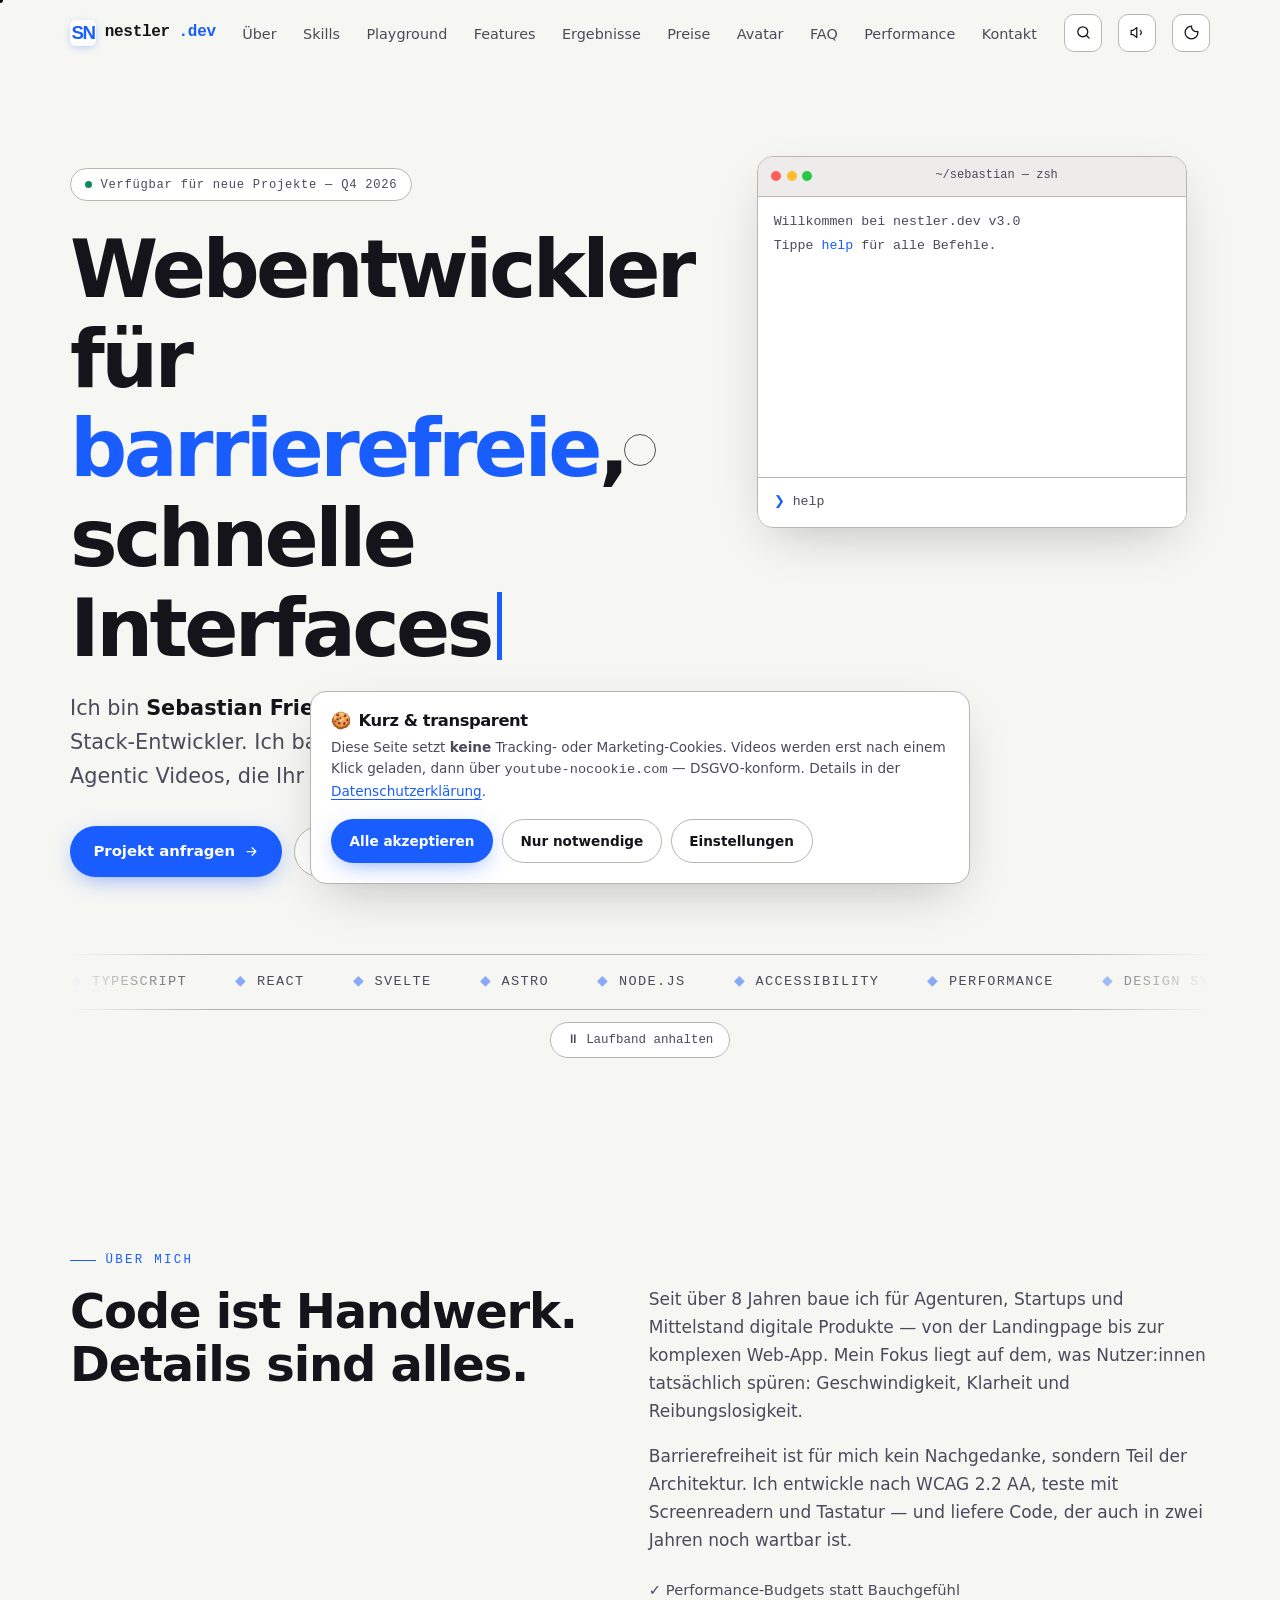
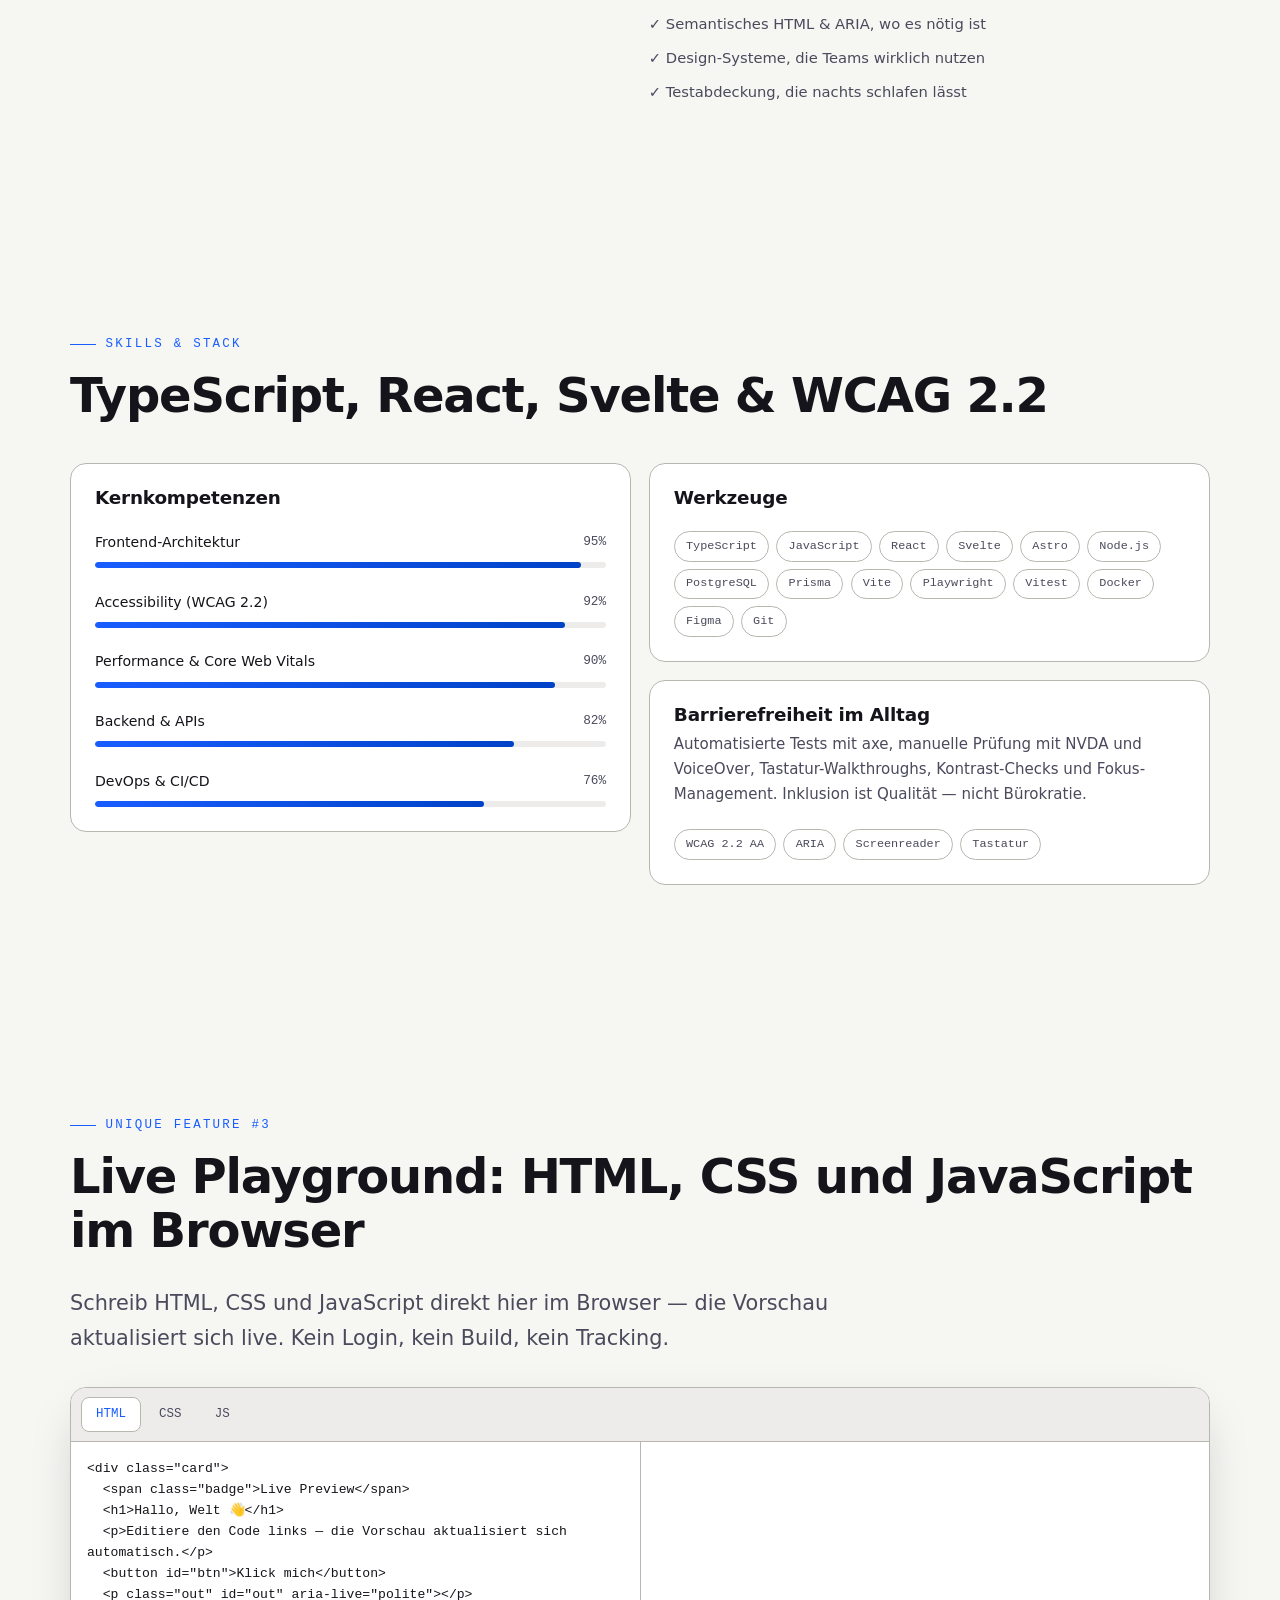
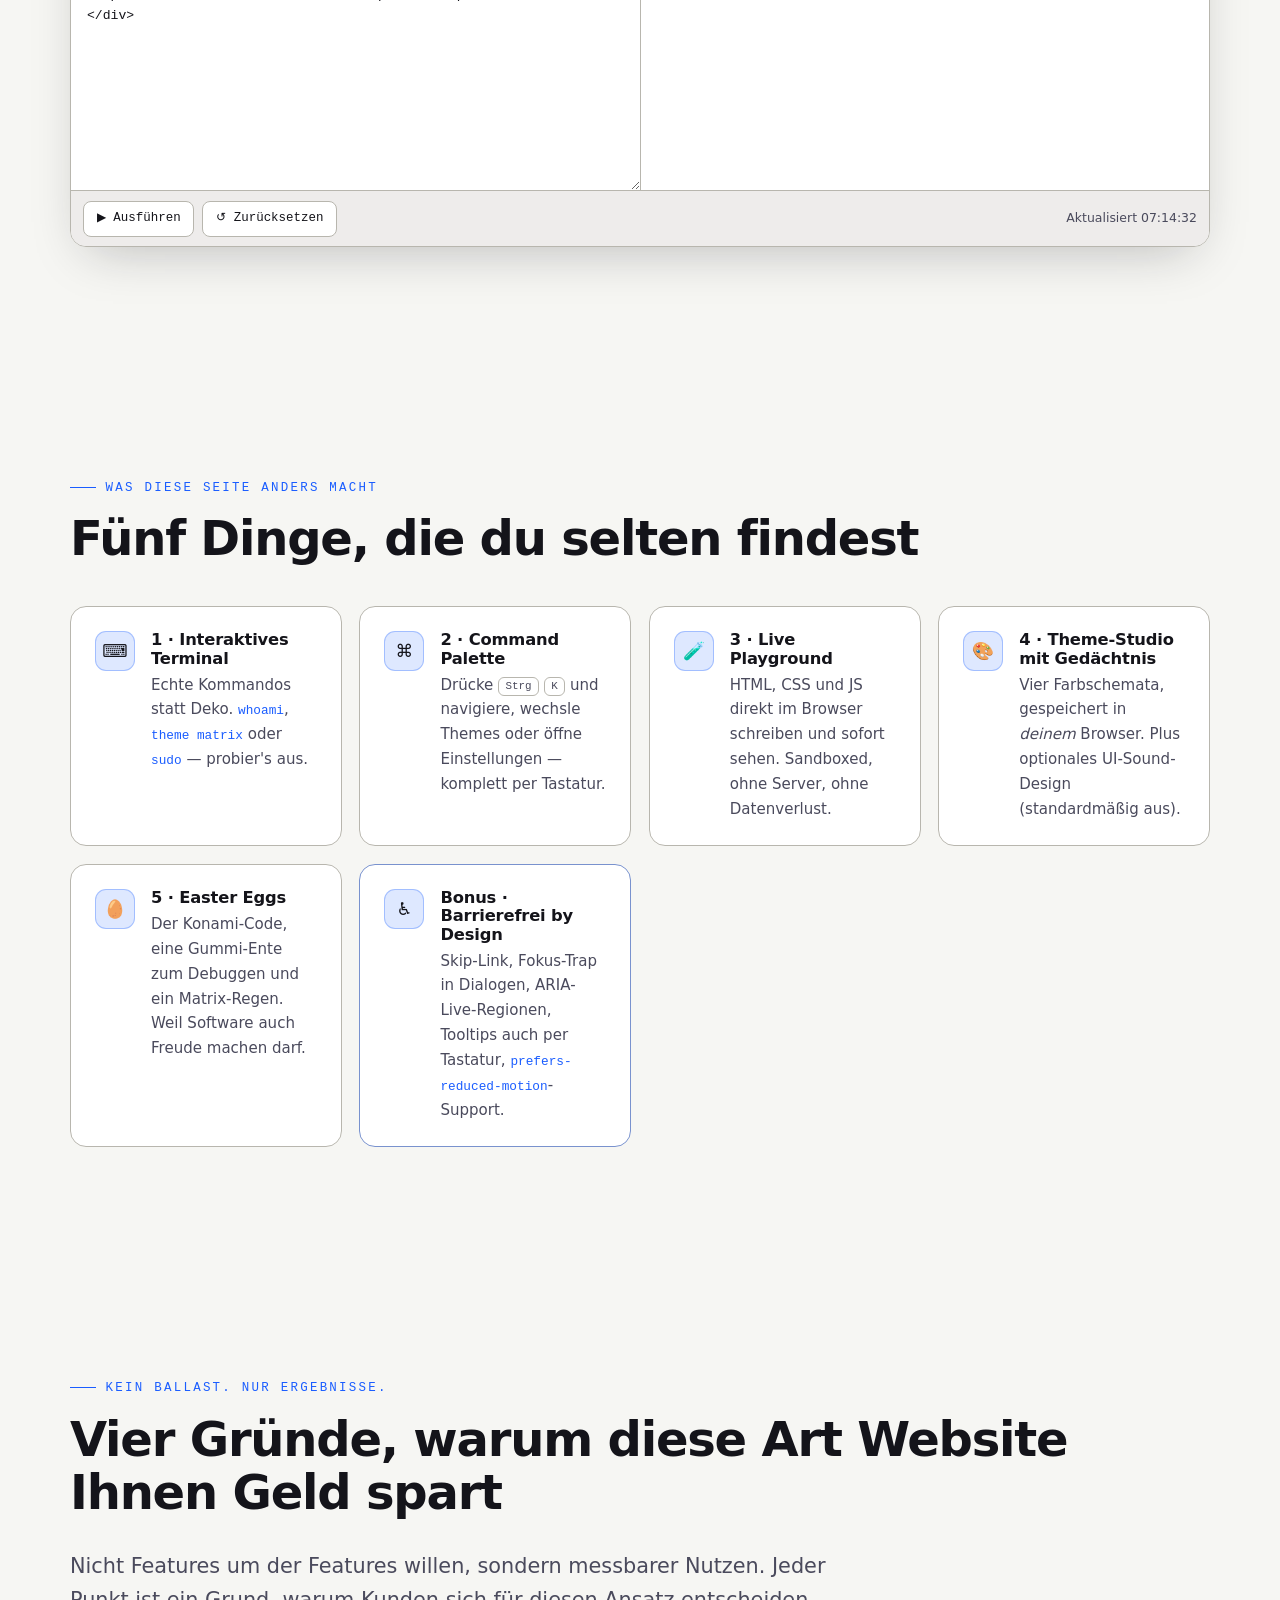
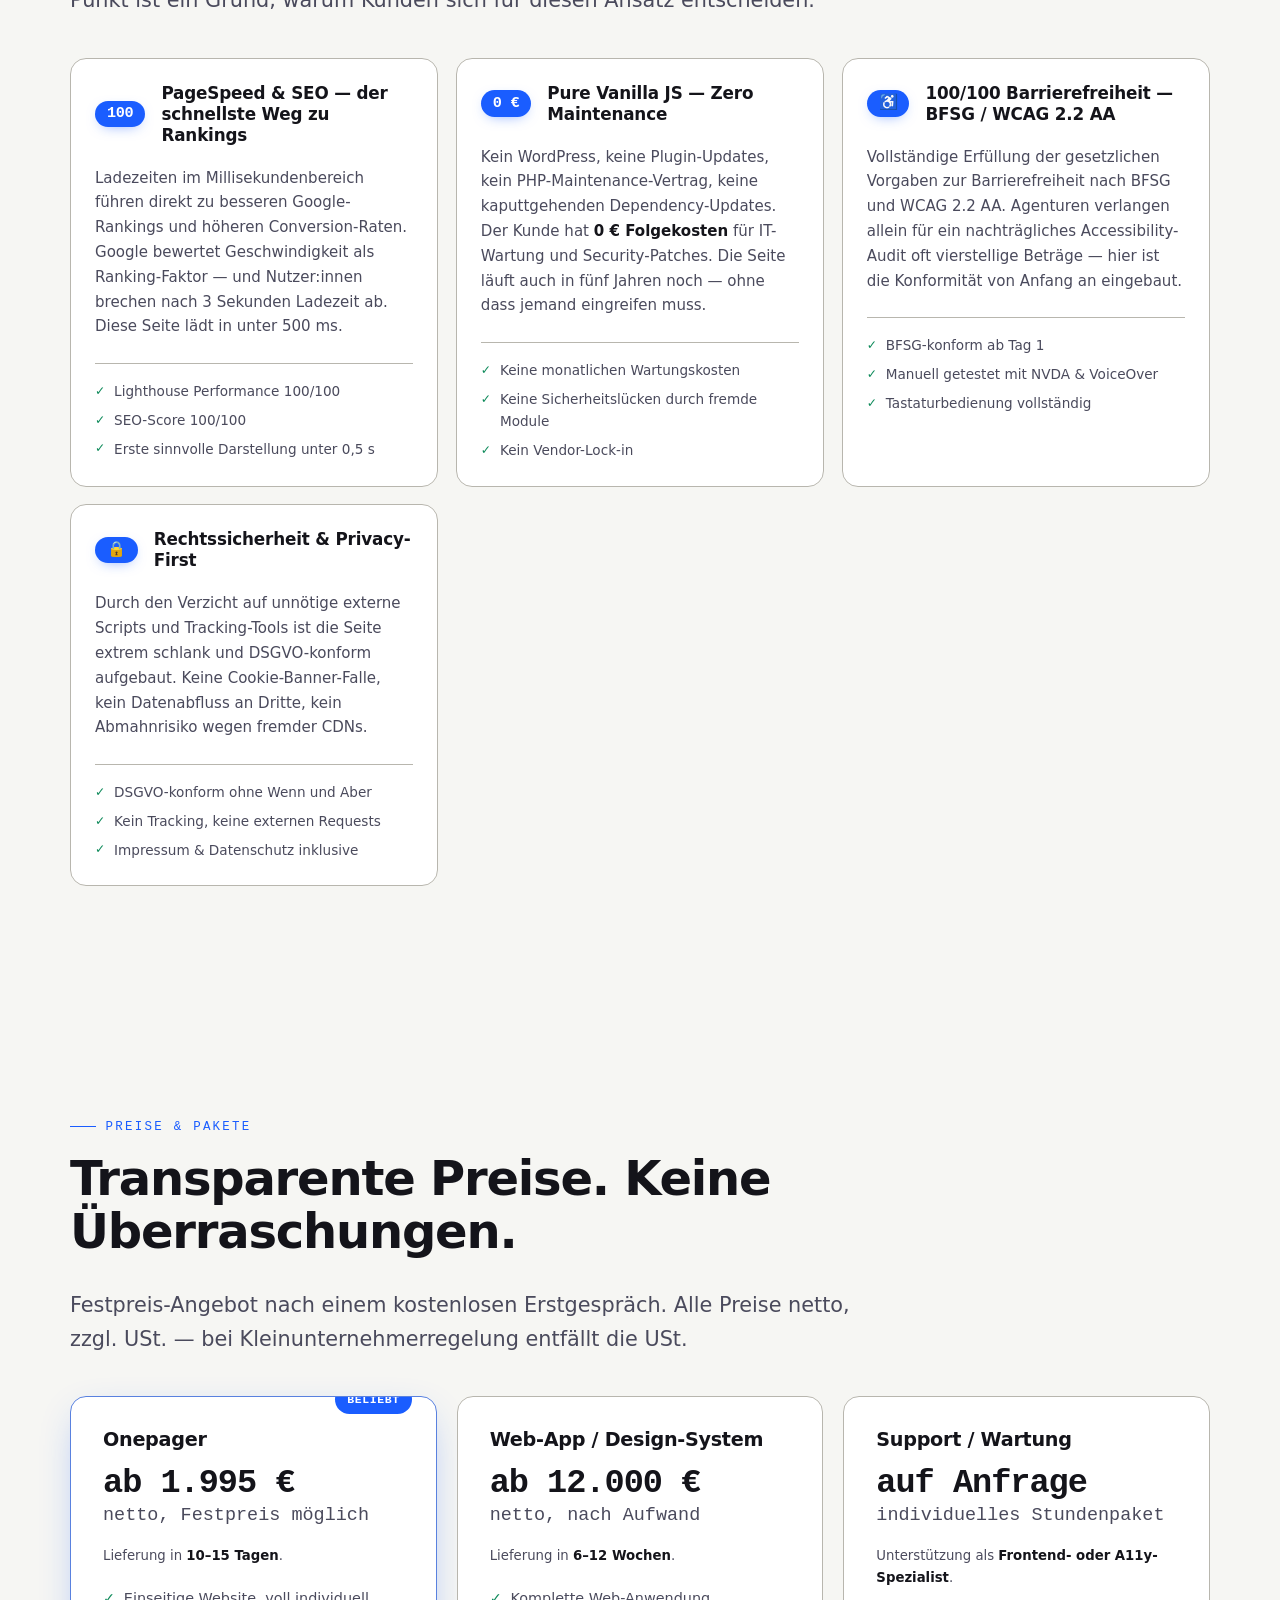
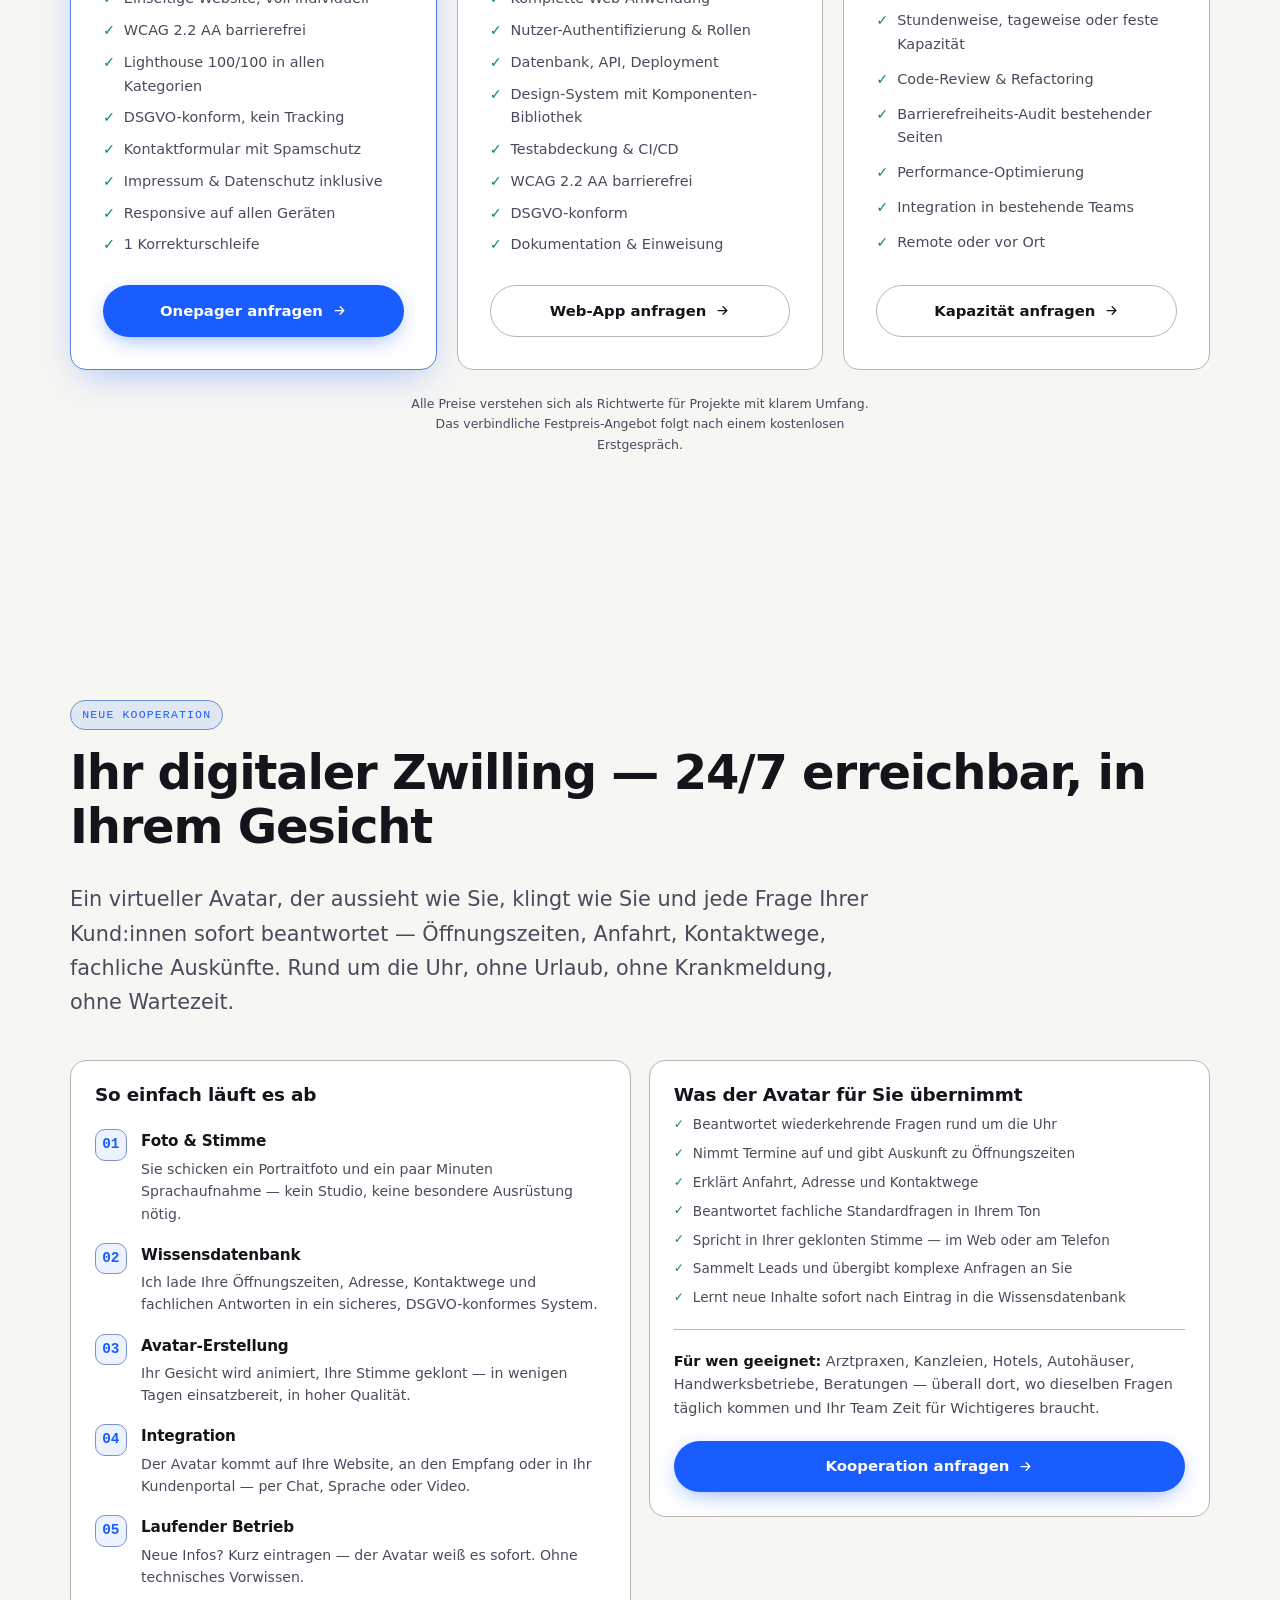
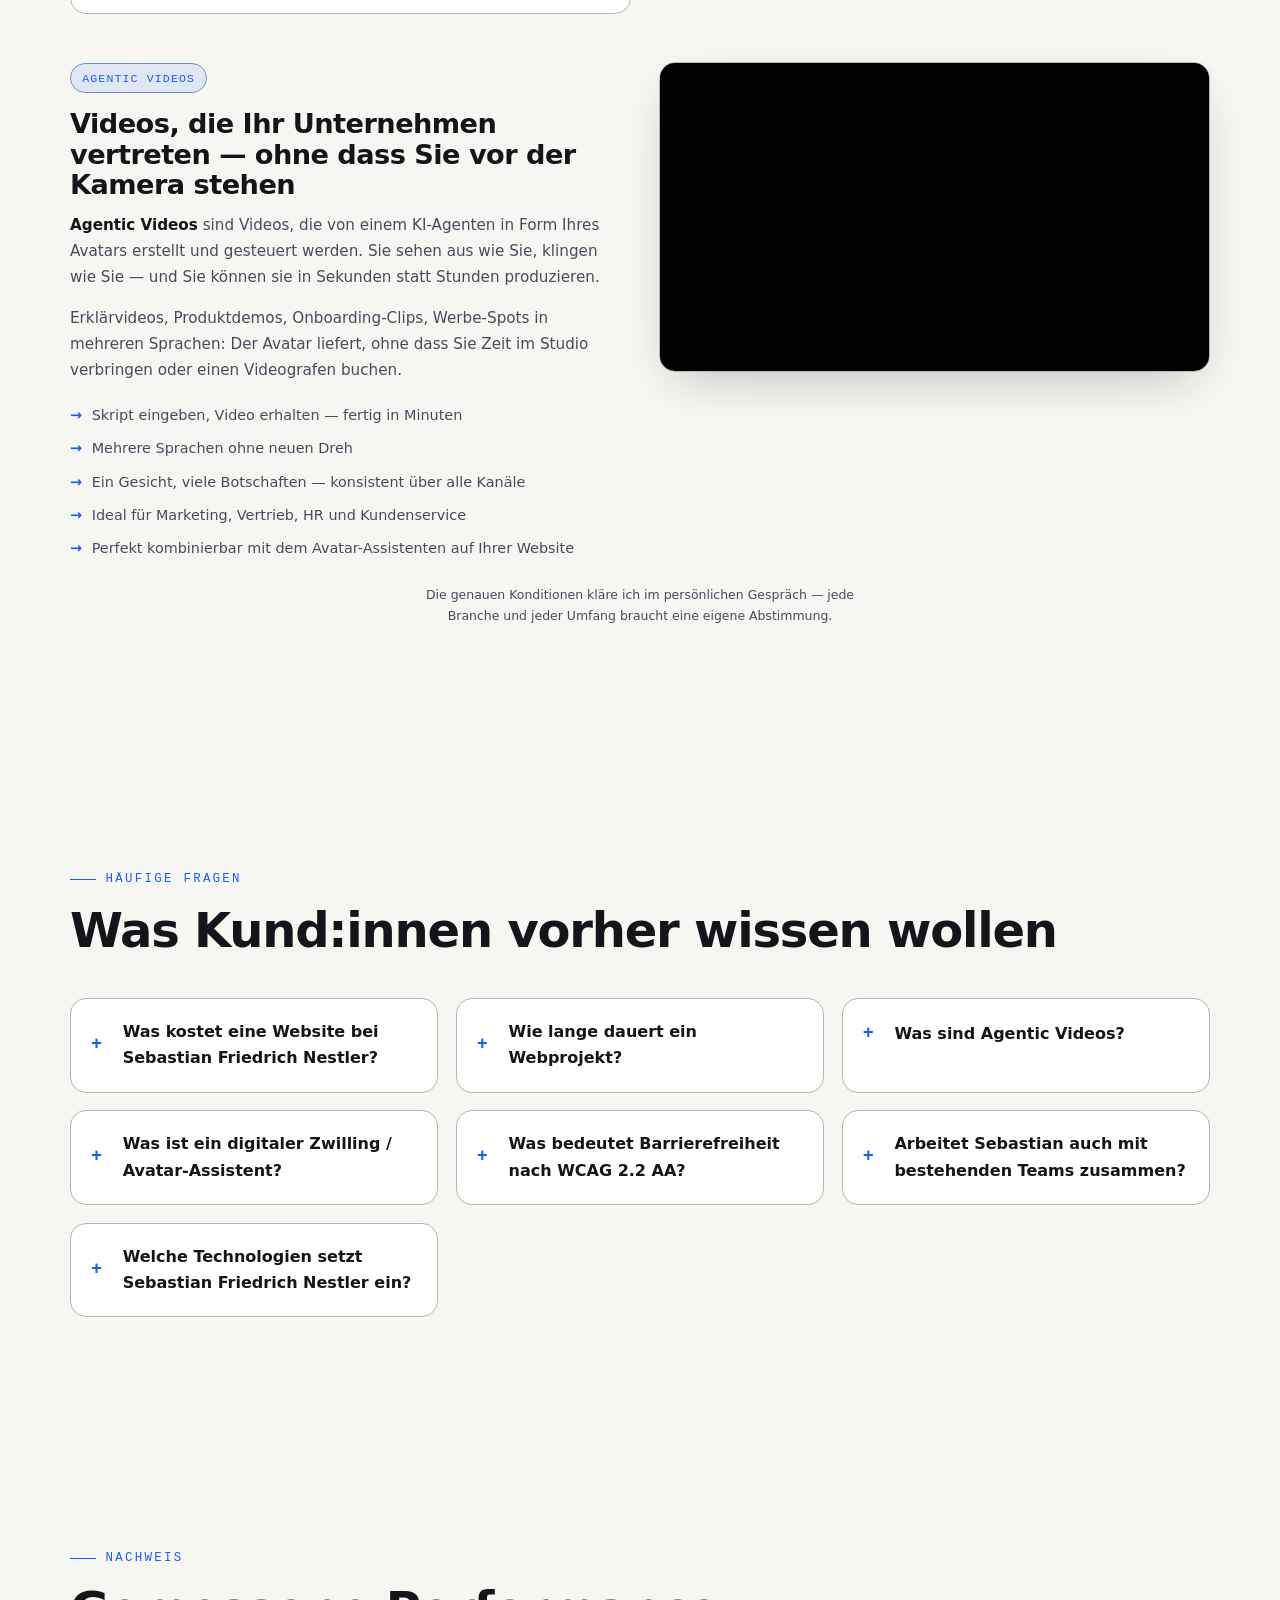
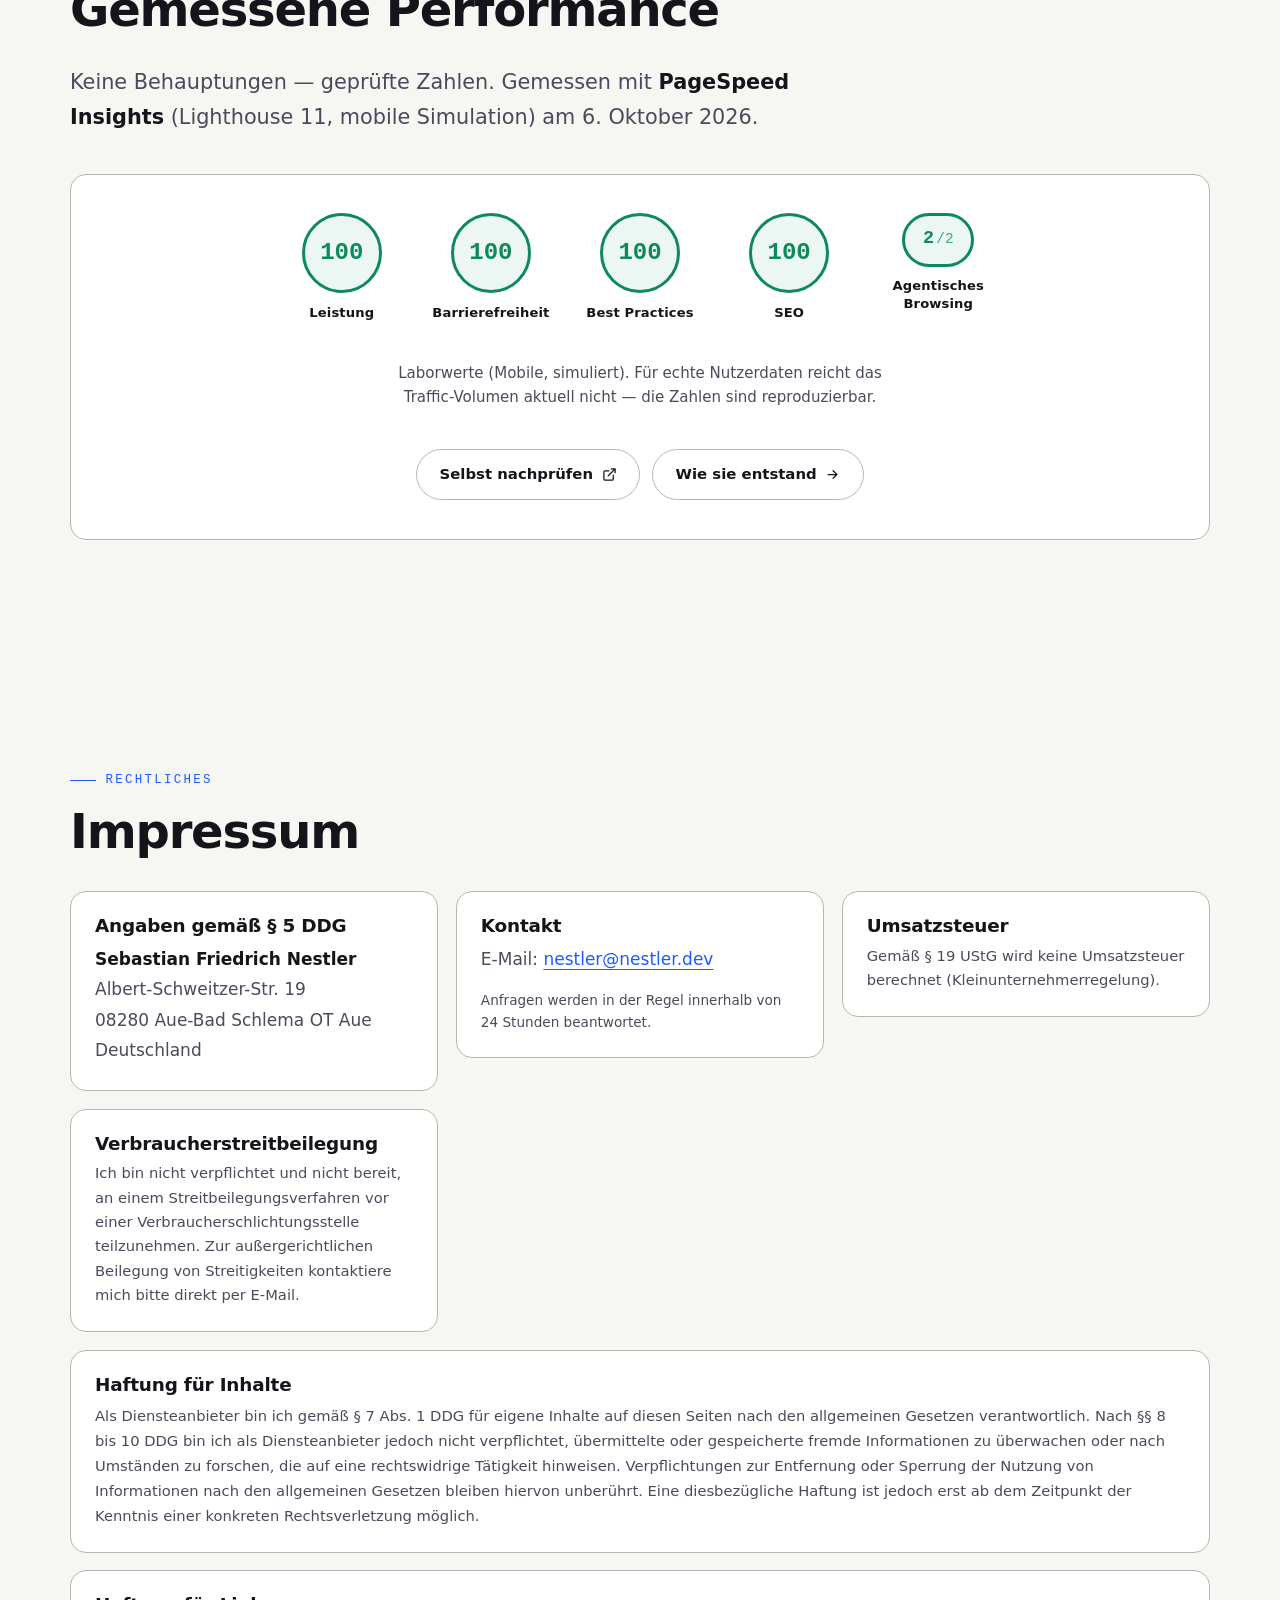
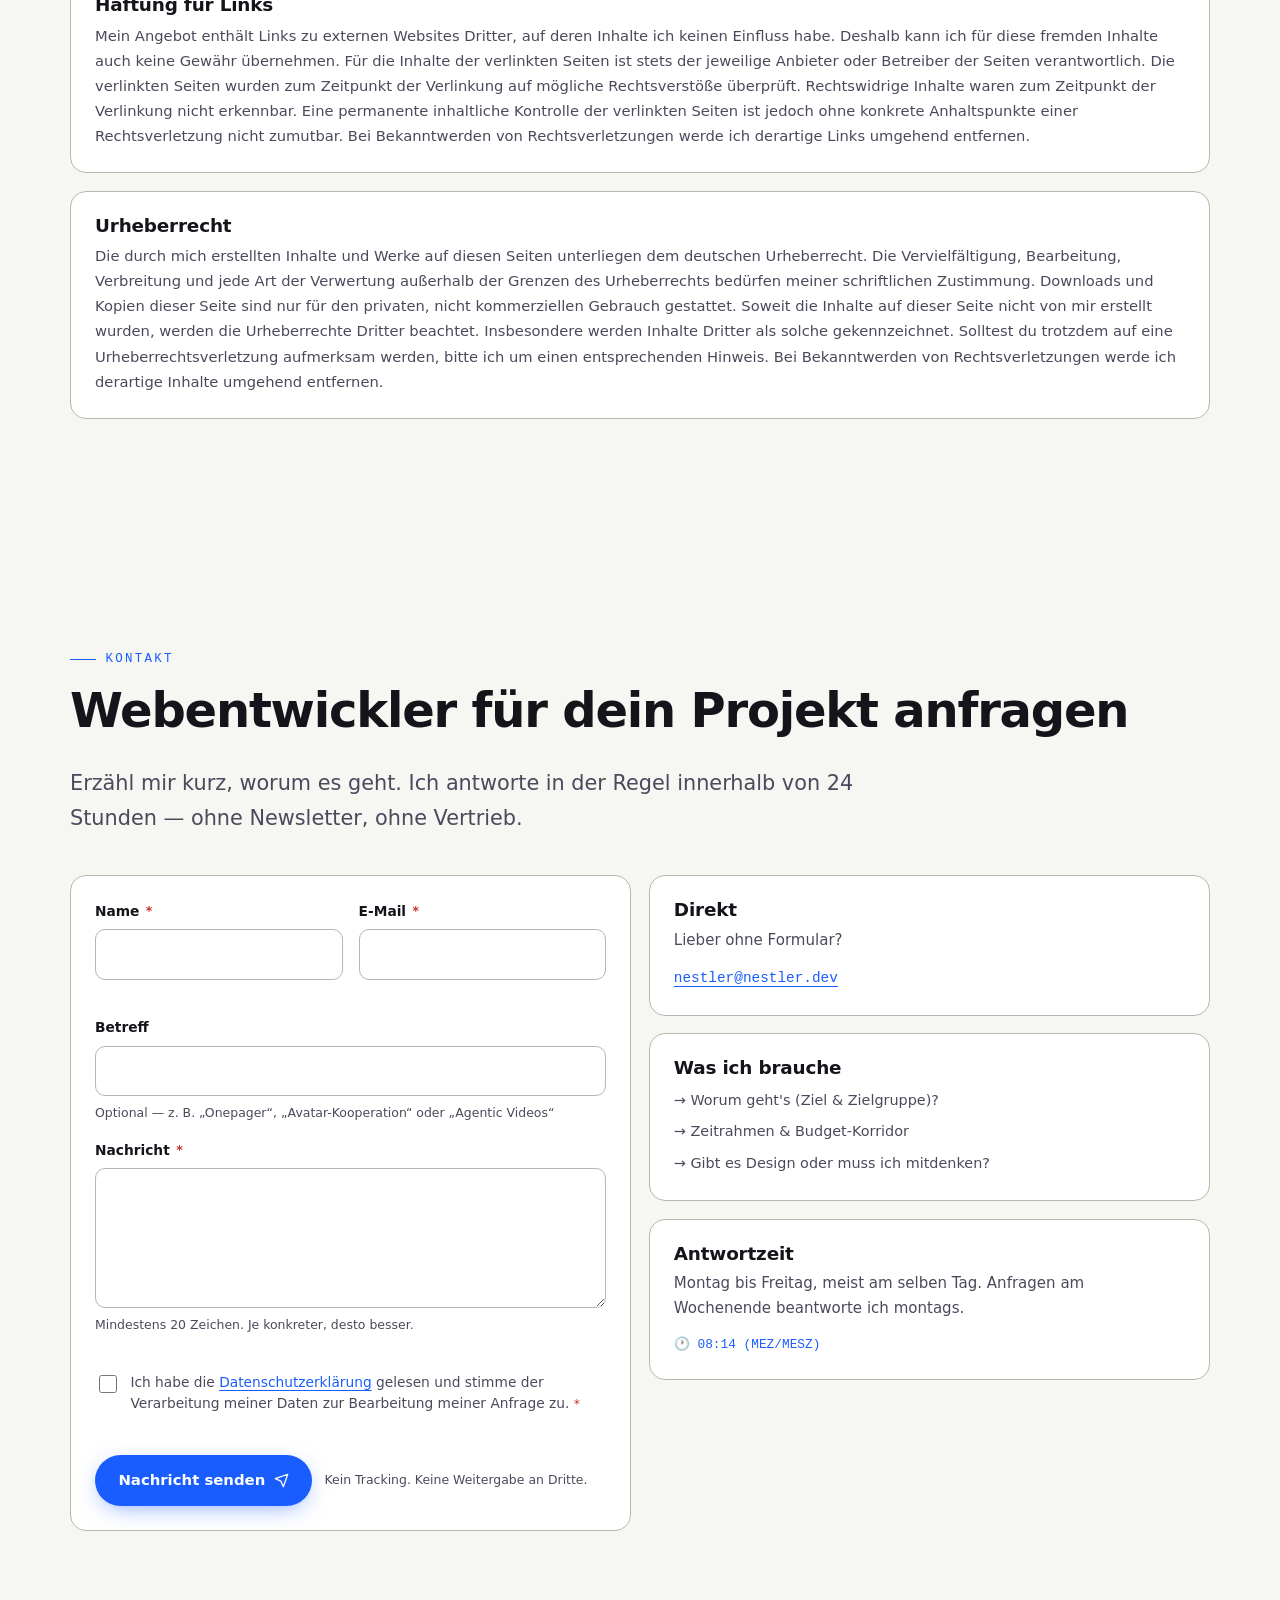
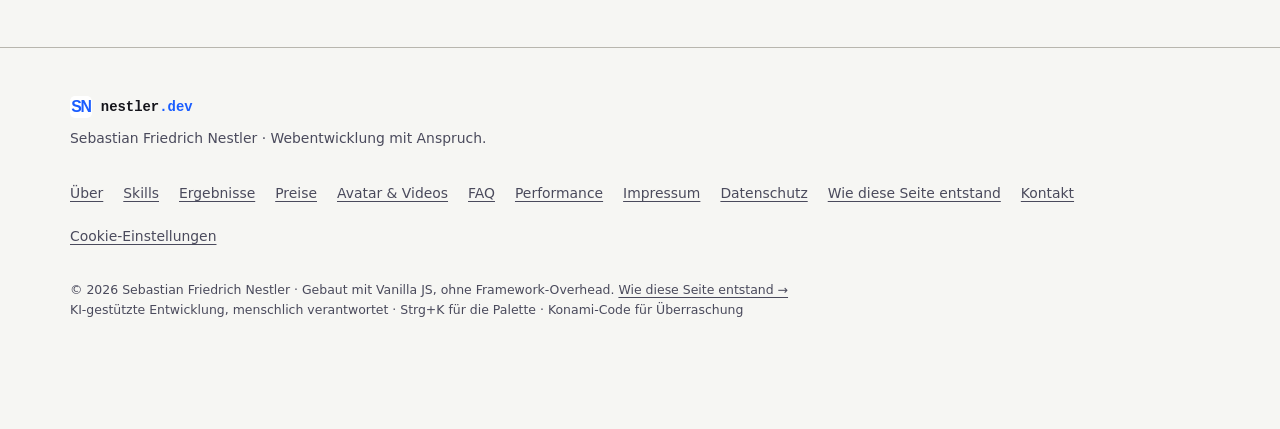
==== commit d41050c2: "Update print statement from 'Hello' to 'Goodbye'" ====
--- a/index.html
+++ b/index.html
@@ -5,14 +5,14 @@
 <meta name="viewport" content="width=device-width, initial-scale=1, viewport-fit=cover">
 
 <!-- ===== PRIMARY SEO ===== -->
-<title>Sebastian Friedrich Nestler · Webentwickler für barrierefreie & schnelle Interfaces</title>
-<meta name="description" content="Webentwickler aus Sachsen für barrierefreie Websites nach WCAG 2.2 AA. Onepager ab 1.995 €, Lieferung in 10–15 Tagen. DSGVO-konform ohne Tracking, ohne Framework-Overhead.">
+<title>Sebastian Friedrich Nestler · Webentwickler & Agentic Videos</title>
+<meta name="description" content="Webentwickler aus Sachsen für barrierefreie Websites nach WCAG 2.2 AA und Agentic Videos. Onepager ab 1.995 €, Lieferung in 10–15 Tagen. DSGVO-konform ohne Tracking.">
 <link rel="canonical" href="https://sebastian-nestler.github.io/">
 <meta name="robots" content="index, follow, max-image-preview:large, max-snippet:-1, max-video-preview:-1">
 <meta name="googlebot" content="index, follow">
 <meta name="author" content="Sebastian Friedrich Nestler">
 <meta name="publisher" content="Sebastian Friedrich Nestler">
-<meta name="keywords" content="Webentwickler, Frontend Entwickler, Barrierefreiheit, WCAG 2.2, Freelance Developer, Sachsen, TypeScript, React, Performance, Digitaler Zwilling, Avatar, KI-Chatbot">
+<meta name="keywords" content="Webentwickler, Frontend Entwickler, Barrierefreiheit, WCAG 2.2, Freelance Developer, Sachsen, TypeScript, React, Performance, Agentic Videos, Avatar, KI-Chatbot, Digitaler Zwilling">
 <meta name="language" content="de">
 <meta name="geo.region" content="DE">
 <meta name="geo.placename" content="Aue-Bad Schlema">
@@ -22,17 +22,17 @@
 <meta property="og:site_name" content="Sebastian Friedrich Nestler">
 <meta property="og:locale" content="de_DE">
 <meta property="og:url" content="https://sebastian-nestler.github.io/">
-<meta property="og:title" content="Sebastian Friedrich Nestler · Webentwickler für barrierefreie & schnelle Interfaces">
-<meta property="og:description" content="Barrierefreie Websites nach WCAG 2.2 AA, DSGVO-konform ohne Tracking. Onepager ab 1.995 €, Lieferung in 10–15 Tagen.">
+<meta property="og:title" content="Sebastian Friedrich Nestler · Webentwickler & Agentic Videos">
+<meta property="og:description" content="Barrierefreie Websites nach WCAG 2.2 AA und Agentic Videos für Unternehmen. Onepager ab 1.995 €.">
 <meta property="og:image" content="https://sebastian-nestler.github.io/og-image.png">
 <meta property="og:image:width" content="1200">
 <meta property="og:image:height" content="630">
-<meta property="og:image:alt" content="Sebastian Friedrich Nestler – Webentwickler. Terminal-Ansicht mit Code.">
+<meta property="og:image:alt" content="Sebastian Friedrich Nestler – Webentwickler & Agentic Videos.">
 
 <!-- ===== TWITTER / X ===== -->
 <meta name="twitter:card" content="summary_large_image">
-<meta name="twitter:title" content="Sebastian Friedrich Nestler · Webentwickler für barrierefreie & schnelle Interfaces">
-<meta name="twitter:description" content="Barrierefreie Websites nach WCAG 2.2 AA, DSGVO-konform ohne Tracking. Onepager ab 1.995 €.">
+<meta name="twitter:title" content="Sebastian Friedrich Nestler · Webentwickler & Agentic Videos">
+<meta name="twitter:description" content="Barrierefreie Websites nach WCAG 2.2 AA und Agentic Videos. Onepager ab 1.995 €.">
 <meta name="twitter:image" content="https://sebastian-nestler.github.io/og-image.png">
 
 <!-- ===== ICONS & PWA ===== -->
@@ -61,7 +61,7 @@
       "url": "https://sebastian-nestler.github.io/",
       "email": "nestler@nestler.dev",
       "jobTitle": "Webentwickler & Full-Stack Developer",
-      "description": "Freelance Webentwickler für barrierefreie, schnelle Interfaces. Spezialisiert auf TypeScript, React, Svelte und WCAG 2.2 AA.",
+      "description": "Freelance Webentwickler für barrierefreie, schnelle Interfaces und Agentic Videos. Spezialisiert auf TypeScript, React, Svelte und WCAG 2.2 AA.",
       "address": {
         "@type": "PostalAddress",
         "streetAddress": "Albert-Schweitzer-Str. 19",
@@ -80,7 +80,9 @@
         "Svelte",
         "Astro",
         "Node.js",
-        "Core Web Vitals"
+        "Core Web Vitals",
+        "Agentic Videos",
+        "KI-Avatare"
       ],
       "sameAs": [
         "https://github.com/Sebastian-Nestler"
@@ -100,7 +102,7 @@
       "name": "Nestler Webentwicklung",
       "url": "https://sebastian-nestler.github.io/",
       "image": "https://sebastian-nestler.github.io/og-image.png",
-      "description": "Freelance Webentwicklung: barrierefreie Onepager, Web-Apps, Design-Systeme, Performance-Optimierung und virtuelle Avatar-Assistenten.",
+      "description": "Freelance Webentwicklung: barrierefreie Onepager, Web-Apps, Design-Systeme, Performance-Optimierung, virtuelle Avatar-Assistenten und Agentic Videos.",
       "provider": { "@id": "https://sebastian-nestler.github.io/#person" },
       "address": {
         "@type": "PostalAddress",
@@ -121,7 +123,8 @@
         "Design-System-Entwicklung",
         "Digitaler Zwilling",
         "Avatar-Assistent",
-        "KI-Chatbot"
+        "KI-Chatbot",
+        "Agentic Videos"
       ],
       "priceRange": "€€",
       "hasOfferCatalog": {
@@ -152,8 +155,8 @@
           },
           {
             "@type": "Offer",
-            "name": "Digitaler Zwilling / Avatar-Assistent",
-            "description": "Virtueller Avatar in Ihrem Gesicht und mit Ihrer Stimme, 24/7 erreichbar, beantwortet Fragen zu Öffnungszeiten, Anfahrt und Fachthemen."
+            "name": "Digitaler Zwilling / Avatar-Assistent & Agentic Videos",
+            "description": "Virtueller Avatar in Ihrem Gesicht und mit Ihrer Stimme, 24/7 erreichbar, plus Agentic Videos für Marketing und Vertrieb."
           }
         ]
       }
@@ -166,7 +169,7 @@
         { "@type": "ListItem", "position": 2, "name": "Über", "item": "https://sebastian-nestler.github.io/#about" },
         { "@type": "ListItem", "position": 3, "name": "Ergebnisse", "item": "https://sebastian-nestler.github.io/#ergebnisse" },
         { "@type": "ListItem", "position": 4, "name": "Preise", "item": "https://sebastian-nestler.github.io/#preise" },
-        { "@type": "ListItem", "position": 5, "name": "Avatar", "item": "https://sebastian-nestler.github.io/#avatar" },
+        { "@type": "ListItem", "position": 5, "name": "Avatar & Agentic Videos", "item": "https://sebastian-nestler.github.io/#avatar" },
         { "@type": "ListItem", "position": 6, "name": "Performance", "item": "https://sebastian-nestler.github.io/#performance" },
         { "@type": "ListItem", "position": 7, "name": "Impressum", "item": "https://sebastian-nestler.github.io/#imprint" },
         { "@type": "ListItem", "position": 8, "name": "Kontakt", "item": "https://sebastian-nestler.github.io/#contact" }
@@ -194,6 +197,22 @@
         },
         {
           "@type": "Question",
+          "name": "Was sind Agentic Videos?",
+          "acceptedAnswer": {
+            "@type": "Answer",
+            "text": "Agentic Videos sind Videos, die von KI-Agenten in Form eines virtuellen Avatars erstellt und gesteuert werden. Sie sehen aus und klingen wie eine echte Person und können im Marketing, Vertrieb und Kundenservice eingesetzt werden — für Erklärvideos, Produktdemos oder 24/7-Kundenkommunikation."
+          }
+        },
+        {
+          "@type": "Question",
+          "name": "Was ist ein digitaler Zwilling / Avatar-Assistent?",
+          "acceptedAnswer": {
+            "@type": "Answer",
+            "text": "Ein virtueller Avatar, der wie Sie aussieht, in Ihrer geklonten Stimme spricht und rund um die Uhr Fragen von Kund:innen beantwortet — zu Öffnungszeiten, Anfahrt, Kontakt und fachlichen Themen. Sie liefern ein Foto und Sprachaufnahmen, wir übernehmen Erstellung, Integration und Wissensdatenbank."
+          }
+        },
+        {
+          "@type": "Question",
           "name": "Was bedeutet Barrierefreiheit nach WCAG 2.2 AA?",
           "acceptedAnswer": {
             "@type": "Answer",
@@ -206,14 +225,6 @@
           "acceptedAnswer": {
             "@type": "Answer",
             "text": "Ja. Neben kompletten Projekten gibt es Unterstützung als Frontend- oder Accessibility-Spezialist für bestehende Teams — stundenweise, tageweise oder als feste Kapazität."
-          }
-        },
-        {
-          "@type": "Question",
-          "name": "Was ist ein digitaler Zwilling / Avatar-Assistent?",
-          "acceptedAnswer": {
-            "@type": "Answer",
-            "text": "Ein virtueller Avatar, der wie Sie aussieht, in Ihrer geklonten Stimme spricht und rund um die Uhr Fragen von Kund:innen beantwortet — zu Öffnungszeiten, Anfahrt, Kontakt und fachlichen Themen. Sie liefern ein Foto und Sprachaufnahmen, wir übernehmen Erstellung, Integration und Wissensdatenbank."
           }
         },
         {
@@ -323,21 +334,16 @@
 a{color:var(--accent);text-underline-offset:.25em}
 a:hover{text-decoration-thickness:2px}
 
-::placeholder{
-  color:var(--muted);
-  opacity:1;
-}
+::placeholder{color:var(--muted);opacity:1}
 
 :where(a,button,input,textarea,select,summary,[tabindex]):focus-visible{
   outline:2px solid var(--accent);
   outline-offset:3px;
   border-radius:6px;
 }
-
 :where(section, [id], a, button, input, textarea, select, summary, details) {
   scroll-margin-top: 90px;
 }
-
 ::selection{background:var(--accent);color:var(--accent-ink)}
 
 .sr-only{
@@ -385,10 +391,7 @@
   transition:border-color .25s ease,background .25s ease;
 }
 header.site.stuck{border-bottom-color:var(--border)}
-.nav{
-  display:flex;align-items:center;gap:1rem;
-  padding:.85rem 0;
-}
+.nav{display:flex;align-items:center;gap:1rem;padding:.85rem 0}
 .brand{
   font-family:var(--mono);font-weight:700;font-size:1rem;
   text-decoration:none;color:var(--text);letter-spacing:-.02em;
@@ -399,10 +402,7 @@
   transition:transform .4s cubic-bezier(.2,.8,.2,1),box-shadow .3s;
   box-shadow:0 2px 8px -2px rgba(26,93,255,.4);
 }
-.brand:hover .logo{
-  transform:rotate(-6deg) scale(1.08);
-  box-shadow:0 4px 14px -2px rgba(26,93,255,.6);
-}
+.brand:hover .logo{transform:rotate(-6deg) scale(1.08);box-shadow:0 4px 14px -2px rgba(26,93,255,.6)}
 .brand .dev{color:var(--accent)}
 
 .nav-links{display:flex;gap:.25rem;align-items:center;list-style:none;margin:0;padding:0}
@@ -444,10 +444,7 @@
    4. HERO
    ============================================================ */
 .hero{padding-top:clamp(3rem,7vw,6rem);padding-bottom:clamp(3rem,6vw,5rem)}
-.hero-grid{
-  display:grid;grid-template-columns:1.05fr .95fr;gap:clamp(2rem,5vw,4rem);
-  align-items:start;
-}
+.hero-grid{display:grid;grid-template-columns:1.05fr .95fr;gap:clamp(2rem,5vw,4rem);align-items:start}
 @media (max-width:980px){.hero-grid{grid-template-columns:1fr}}
 .status{
   display:inline-flex;align-items:center;gap:.55rem;
@@ -465,10 +462,7 @@
   70%{box-shadow:0 0 0 9px transparent}
   100%{box-shadow:0 0 0 0 transparent}
 }
-h1.title{
-  font-size:clamp(2.5rem,1.4rem + 5.4vw,5rem);
-  letter-spacing:-.045em;margin-bottom:1.1rem;
-}
+h1.title{font-size:clamp(2.5rem,1.4rem + 5.4vw,5rem);letter-spacing:-.045em;margin-bottom:1.1rem}
 h1.title .dev{color:var(--muted);font-weight:400}
 .caret{
   display:inline-block;width:.06em;height:.85em;background:var(--accent);
@@ -658,231 +652,198 @@
 /* ============================================================
    9. KEIN BALLAST — Value Cards
    ============================================================ */
-.value-card{
-  display:flex;
-  flex-direction:column;
-  gap:1rem;
-  height:100%;
-}
-.value-head{
-  display:flex;
-  align-items:center;
-  gap:1rem;
-  margin-bottom:.25rem;
-}
+.value-card{display:flex;flex-direction:column;gap:1rem;height:100%}
+.value-head{display:flex;align-items:center;gap:1rem;margin-bottom:.25rem}
 .value-badge{
-  font-family:var(--mono);
-  font-size:.95rem;
-  font-weight:800;
-  letter-spacing:-.02em;
-  color:var(--accent-ink);
-  background:var(--accent);
-  padding:.35rem .75rem;
-  border-radius:999px;
-  flex:none;
-  line-height:1;
+  font-family:var(--mono);font-size:.95rem;font-weight:800;letter-spacing:-.02em;
+  color:var(--accent-ink);background:var(--accent);
+  padding:.35rem .75rem;border-radius:999px;flex:none;line-height:1;
   box-shadow:0 4px 14px -6px color-mix(in srgb,var(--accent) 60%,transparent);
 }
-.value-head h3{
-  margin:0;
-  font-size:1.05rem;
-  letter-spacing:-.01em;
-  line-height:1.25;
-}
-.value-card p{
-  margin:0;
-  font-size:.94rem;
-  line-height:1.65;
-  color:var(--muted);
-}
+.value-head h3{margin:0;font-size:1.05rem;letter-spacing:-.01em;line-height:1.25}
+.value-card p{margin:0;font-size:.94rem;line-height:1.65;color:var(--muted)}
 .value-list{
-  list-style:none;
-  margin:.5rem 0 0;
-  padding:0;
-  display:grid;
-  gap:.4rem;
-  font-size:.85rem;
-  color:var(--muted);
-  border-top:1px solid var(--border);
-  padding-top:1rem;
-}
-.value-list li{
-  display:flex;
-  align-items:flex-start;
-  gap:.55rem;
-}
-.value-list li::before{
-  content:"✓";
-  color:var(--ok);
-  font-weight:800;
-  flex:none;
-  font-size:.9em;
-  margin-top:.05em;
-}
+  list-style:none;margin:.5rem 0 0;padding:0;
+  display:grid;gap:.4rem;font-size:.85rem;color:var(--muted);
+  border-top:1px solid var(--border);padding-top:1rem;
+}
+.value-list li{display:flex;align-items:flex-start;gap:.55rem}
+.value-list li::before{content:"✓";color:var(--ok);font-weight:800;flex:none;font-size:.9em;margin-top:.05em}
 
 /* ============================================================
    10. PREISE / ANGEBOT
    ============================================================ */
-.price-grid{
-  display:grid;
-  gap:1.25rem;
-  grid-template-columns:repeat(auto-fit,minmax(300px,1fr));
-  margin-top:2.5rem;
-}
+.price-grid{display:grid;gap:1.25rem;grid-template-columns:repeat(auto-fit,minmax(300px,1fr));margin-top:2.5rem}
 .price-card{
-  background:var(--surface);
-  border:1px solid var(--border);
-  border-radius:var(--radius);
-  padding:clamp(1.5rem,3vw,2rem);
-  display:flex;
-  flex-direction:column;
-  gap:.75rem;
-  position:relative;
-}
-.price-card.featured{
-  border-color:color-mix(in srgb,var(--accent) 60%,var(--border));
-  box-shadow:0 12px 40px -14px color-mix(in srgb,var(--accent) 45%,transparent);
-}
+  background:var(--surface);border:1px solid var(--border);border-radius:var(--radius);
+  padding:clamp(1.5rem,3vw,2rem);display:flex;flex-direction:column;gap:.75rem;position:relative;
+}
+.price-card.featured{border-color:color-mix(in srgb,var(--accent) 60%,var(--border));box-shadow:0 12px 40px -14px color-mix(in srgb,var(--accent) 45%,transparent)}
 .price-card .price-tag{
-  position:absolute;
-  top:-12px;
-  right:1.5rem;
-  background:var(--accent);
-  color:var(--accent-ink);
-  font-family:var(--mono);
-  font-size:.72rem;
-  font-weight:800;
-  padding:.3rem .75rem;
-  border-radius:999px;
-  letter-spacing:.05em;
-}
-.price-card h3{
-  margin:0;
-  font-size:1.2rem;
-  letter-spacing:-.015em;
-}
+  position:absolute;top:-12px;right:1.5rem;background:var(--accent);color:var(--accent-ink);
+  font-family:var(--mono);font-size:.72rem;font-weight:800;padding:.3rem .75rem;
+  border-radius:999px;letter-spacing:.05em;
+}
+.price-card h3{margin:0;font-size:1.2rem;letter-spacing:-.015em}
 .price-card .price-value{
-  font-family:var(--mono);
-  font-size:clamp(1.6rem,1.2rem + 1.5vw,2.1rem);
-  font-weight:800;
-  color:var(--text);
-  letter-spacing:-.03em;
-  line-height:1;
-  margin:.25rem 0 .5rem;
-}
-.price-card .price-value small{
-  display:block;
-  font-size:.55em;
-  color:var(--muted);
-  font-weight:500;
-  letter-spacing:0;
-  margin-top:.4rem;
-}
-.price-card .price-note{
-  font-size:.83rem;
-  color:var(--muted);
-}
-.price-card ul{
-  list-style:none;
-  padding:0;
-  margin:.5rem 0 1rem;
-  display:grid;
-  gap:.5rem;
-  font-size:.9rem;
-  color:var(--muted);
-  flex:1;
-}
-.price-card ul li{
-  display:flex;
-  gap:.55rem;
-  align-items:flex-start;
-}
-.price-card ul li::before{
-  content:"✓";
-  color:var(--ok);
-  font-weight:800;
-  flex:none;
-}
+  font-family:var(--mono);font-size:clamp(1.6rem,1.2rem + 1.5vw,2.1rem);font-weight:800;
+  color:var(--text);letter-spacing:-.03em;line-height:1;margin:.25rem 0 .5rem;
+}
+.price-card .price-value small{display:block;font-size:.55em;color:var(--muted);font-weight:500;letter-spacing:0;margin-top:.4rem}
+.price-card .price-note{font-size:.83rem;color:var(--muted)}
+.price-card ul{list-style:none;padding:0;margin:.5rem 0 1rem;display:grid;gap:.5rem;font-size:.9rem;color:var(--muted);flex:1}
+.price-card ul li{display:flex;gap:.55rem;align-items:flex-start}
+.price-card ul li::before{content:"✓";color:var(--ok);font-weight:800;flex:none}
 
 /* ============================================================
    11. AVATAR / DIGITALER ZWILLING
    ============================================================ */
-.avatar-steps{
-  list-style:none;
-  margin:0;
-  padding:0;
-  display:grid;
-  gap:1.1rem;
-  counter-reset:avatar-step;
-}
-.avatar-steps li{
-  counter-increment:avatar-step;
-  display:grid;
-  grid-template-columns:auto 1fr;
-  gap:0 .9rem;
-  align-items:start;
-}
+.avatar-steps{list-style:none;margin:0;padding:0;display:grid;gap:1.1rem;counter-reset:avatar-step}
+.avatar-steps li{counter-increment:avatar-step;display:grid;grid-template-columns:auto 1fr;gap:0 .9rem;align-items:start}
 .avatar-steps li::before{
   content:counter(avatar-step,decimal-leading-zero);
-  grid-row:1 / span 2;
-  grid-column:1;
-  font-family:var(--mono);
-  font-weight:700;
+  grid-row:1 / span 2;grid-column:1;
+  font-family:var(--mono);font-weight:700;font-size:.9rem;color:var(--accent);
+  width:2.2em;height:2.2em;display:grid;place-items:center;
+  border:1px solid color-mix(in srgb,var(--accent) 40%,var(--border));border-radius:10px;
+  background:color-mix(in srgb,var(--accent) 8%,transparent);align-self:start;
+}
+.avatar-steps li strong{grid-column:2;grid-row:1;display:block;color:var(--text);font-size:.95rem;font-weight:700;letter-spacing:-.01em;margin-bottom:.2rem}
+.avatar-steps li span{grid-column:2;grid-row:2;color:var(--muted);font-size:.88rem;line-height:1.6}
+.avatar-badge{
+  display:inline-flex;align-items:center;gap:.5rem;
+  font-family:var(--mono);font-size:.72rem;letter-spacing:.1em;text-transform:uppercase;
+  color:var(--accent);border:1px solid color-mix(in srgb,var(--accent) 45%,var(--border));
+  background:color-mix(in srgb,var(--accent) 10%,transparent);
+  padding:.3rem .7rem;border-radius:999px;margin-bottom:1rem;
+}
+
+/* ============================================================
+   12. AGENTIC VIDEO — Promotion + Facade
+   ============================================================ */
+.agentic-promo{
+  display:grid;
+  grid-template-columns:1fr 1fr;
+  gap:clamp(1.5rem,3vw,2.5rem);
+  margin-top:3rem;
+  align-items:start;
+}
+@media (max-width:860px){
+  .agentic-promo{grid-template-columns:1fr}
+}
+.agentic-promo__text h3{
+  font-size:clamp(1.3rem,1.1rem + 1vw,1.7rem);
+  letter-spacing:-.02em;
+  margin:0 0 .75rem;
+}
+.agentic-promo__text p{
+  color:var(--muted);
+  font-size:.95rem;
+  line-height:1.7;
+  margin:0 0 1rem;
+}
+.agentic-promo__list{
+  list-style:none;
+  padding:0;
+  margin:1.25rem 0 0;
+  display:grid;
+  gap:.6rem;
   font-size:.9rem;
+  color:var(--muted);
+}
+.agentic-promo__list li{
+  display:flex;
+  gap:.6rem;
+  align-items:flex-start;
+}
+.agentic-promo__list li::before{
+  content:"→";
   color:var(--accent);
-  width:2.2em;
-  height:2.2em;
+  font-weight:800;
+  flex:none;
+}
+
+/* Video Facade — DSGVO-konform Click-to-Load */
+.video-facade{
+  position:relative;
+  width:100%;
+  aspect-ratio:16 / 9;
+  border-radius:var(--radius);
+  overflow:hidden;
+  border:1px solid var(--border);
+  background:var(--surface-2);
+  box-shadow:var(--shadow);
+  cursor:pointer;
+  transition:transform .3s cubic-bezier(.2, .8, .2, 1),border-color .3s;
+}
+.video-facade:hover{
+  transform:translateY(-3px);
+  border-color:color-mix(in srgb,var(--accent) 50%,var(--border));
+}
+.video-facade__button{
+  all:unset;
+  display:block;
+  width:100%;
+  height:100%;
+  position:relative;
+  cursor:pointer;
+}
+.video-facade__thumb{
+  width:100%;
+  height:100%;
+  object-fit:cover;
+  display:block;
+  transition:opacity .4s ease,transform .5s cubic-bezier(.2,.8,.2,1);
+}
+.video-facade:hover .video-facade__thumb{
+  transform:scale(1.03);
+}
+.video-facade__play{
+  position:absolute;
+  top:50%;
+  left:50%;
+  transform:translate(-50%,-50%);
+  width:72px;
+  height:72px;
+  background:var(--accent);
+  color:var(--accent-ink);
+  border-radius:50%;
   display:grid;
   place-items:center;
-  border:1px solid color-mix(in srgb,var(--accent) 40%,var(--border));
-  border-radius:10px;
-  background:color-mix(in srgb,var(--accent) 8%,transparent);
-  align-self:start;
-}
-.avatar-steps li strong{
-  grid-column:2;
-  grid-row:1;
+  transition:transform .25s cubic-bezier(.2, .8, .2, 1),background .25s;
+  box-shadow:0 10px 30px -8px color-mix(in srgb,var(--accent) 70%,transparent);
+}
+.video-facade:hover .video-facade__play{
+  transform:translate(-50%,-50%) scale(1.1);
+  background:var(--accent-2);
+}
+.video-facade__play svg{
+  margin-left:4px;
+}
+.video-facade__iframe-container{
+  position:absolute;
+  inset:0;
+  background:#000;
+}
+.video-facade__iframe-container iframe{
+  width:100%;
+  height:100%;
+  border:0;
   display:block;
-  color:var(--text);
-  font-size:.95rem;
-  font-weight:700;
-  letter-spacing:-.01em;
-  margin-bottom:.2rem;
-}
-.avatar-steps li span{
-  grid-column:2;
-  grid-row:2;
-  color:var(--muted);
-  font-size:.88rem;
-  line-height:1.6;
-}
-.avatar-badge{
-  display:inline-flex;
-  align-items:center;
-  gap:.5rem;
-  font-family:var(--mono);
-  font-size:.72rem;
-  letter-spacing:.1em;
-  text-transform:uppercase;
-  color:var(--accent);
-  border:1px solid color-mix(in srgb,var(--accent) 45%,var(--border));
-  background:color-mix(in srgb,var(--accent) 10%,transparent);
-  padding:.3rem .7rem;
-  border-radius:999px;
-  margin-bottom:1rem;
+}
+.video-facade__button:focus-visible{
+  outline:3px solid var(--accent);
+  outline-offset:-3px;
+  border-radius:var(--radius);
 }
 
 /* ============================================================
-   12. FAQ
+   13. FAQ
    ============================================================ */
-details.card summary{
-  list-style:none;
-  display:flex;align-items:center;gap:.6rem;
-}
+details.card summary{list-style:none;display:flex;align-items:center;gap:.6rem}
 details.card summary::-webkit-details-marker{display:none}
 details.card summary::before{
-  content:"+";
-  font-family:var(--mono);font-weight:700;color:var(--accent);
+  content:"+";font-family:var(--mono);font-weight:700;color:var(--accent);
   font-size:1.15rem;width:1.2em;flex:none;
   transition:transform .25s cubic-bezier(.2,.8,.2,1);
 }
@@ -890,7 +851,7 @@
 details.card[open]{border-color:color-mix(in srgb,var(--accent) 40%,var(--border))}
 
 /* ============================================================
-   13. PERFORMANCE / PSI-SEKTION
+   14. PERFORMANCE / PSI-SEKTION
    ============================================================ */
 .psi-grid{
   display:grid;
@@ -900,72 +861,19 @@
   margin:0 auto;
   justify-items:center;
 }
-.psi-item{
-  display:flex;
-  flex-direction:column;
-  align-items:center;
-  gap:.65rem;
-  text-align:center;
-}
+.psi-item{display:flex;flex-direction:column;align-items:center;gap:.65rem;text-align:center}
 .psi-ring{
-  width:80px;
-  height:80px;
-  border-radius:50%;
-  border:3px solid var(--ok);
-  display:grid;
-  place-items:center;
-  position:relative;
+  width:80px;height:80px;border-radius:50%;border:3px solid var(--ok);
+  display:grid;place-items:center;position:relative;
   background:color-mix(in srgb,var(--ok) 8%,transparent);
 }
-.psi-score{
-  font-family:var(--mono);
-  font-size:1.5rem;
-  font-weight:800;
-  color:var(--ok);
-  line-height:1;
-}
-.psi-ring--pill{
-  width:auto;
-  height:auto;
-  border-radius:999px;
-  padding:.75rem 1.1rem;
-  display:inline-flex;
-  align-items:baseline;
-  gap:.15rem;
-}
+.psi-score{font-family:var(--mono);font-size:1.5rem;font-weight:800;color:var(--ok);line-height:1}
+.psi-ring--pill{width:auto;height:auto;border-radius:999px;padding:.75rem 1.1rem;display:inline-flex;align-items:baseline;gap:.15rem}
 .psi-ring--pill .psi-score{font-size:1.15rem}
-.psi-slash{
-  font-family:var(--mono);
-  font-size:.9rem;
-  color:var(--ok);
-  opacity:.75;
-}
-.psi-label{
-  font-size:.82rem;
-  font-weight:600;
-  color:var(--text);
-  letter-spacing:.01em;
-  line-height:1.3;
-  max-width:130px;
-}
-/* psi-source — robuste Zentrierung per Flex-Wrapper */
-.psi-source-wrap{
-  display:flex;
-  justify-content:center;
-  align-items:center;
-  width:100%;
-  margin:2.5rem auto 0;
-  padding:0 1rem 1rem;
-}
-.psi-source{
-  margin:0;
-  max-width:52ch;
-  width:100%;
-  text-align:center;
-  font-size:.85rem;
-  color:var(--muted);
-  line-height:1.6;
-}
+.psi-slash{font-family:var(--mono);font-size:.9rem;color:var(--ok);opacity:.75}
+.psi-label{font-size:.82rem;font-weight:600;color:var(--text);letter-spacing:.01em;line-height:1.3;max-width:130px}
+.psi-source-wrap{display:flex;justify-content:center;align-items:center;width:100%;margin:2.5rem auto 0;padding:0 1rem 1rem}
+.psi-source{margin:0;max-width:52ch;width:100%;text-align:center;font-size:.85rem;color:var(--muted);line-height:1.6}
 @media (max-width:520px){
   .psi-ring{width:68px;height:68px;border-width:2.5px}
   .psi-score{font-size:1.25rem}
@@ -973,17 +881,13 @@
 }
 
 /* ============================================================
-   14. IMPRESSUM
+   15. IMPRESSUM
    ============================================================ */
-#imprint address{
-  font-style:normal;
-  line-height:1.8;
-  color:var(--muted);
-}
+#imprint address{font-style:normal;line-height:1.8;color:var(--muted)}
 #imprint address strong{color:var(--text)}
 
 /* ============================================================
-   15. FORM
+   16. FORM
    ============================================================ */
 .form-grid{display:grid;grid-template-columns:1fr 1fr;gap:1rem}
 @media (max-width:640px){.form-grid{grid-template-columns:1fr}}
@@ -993,8 +897,7 @@
 label .req{color:var(--danger);font-size:.9em}
 .field input,.field textarea{
   background:var(--surface);border:1px solid var(--border);border-radius:var(--radius-sm);
-  padding:.75rem .9rem;font-size:.94rem;transition:border-color .2s,box-shadow .2s;
-  width:100%;
+  padding:.75rem .9rem;font-size:.94rem;transition:border-color .2s,box-shadow .2s;width:100%;
 }
 .field textarea{min-height:140px;resize:vertical;font-family:inherit}
 .field input:hover,.field textarea:hover{border-color:color-mix(in srgb,var(--accent) 40%,var(--border))}
@@ -1002,10 +905,7 @@
 .field input[aria-invalid="true"],.field textarea[aria-invalid="true"]{border-color:var(--danger)}
 .err{color:var(--danger);font-size:.8rem;min-height:1.1em;font-weight:500}
 .hint{color:var(--muted);font-size:.78rem}
-.check{
-  display:flex;gap:.65rem;align-items:flex-start;
-  font-size:.86rem;font-weight:400;line-height:1.55;color:var(--muted);
-}
+.check{display:flex;gap:.65rem;align-items:flex-start;font-size:.86rem;font-weight:400;line-height:1.55;color:var(--muted)}
 .check input{width:18px;height:18px;flex:none;margin-top:.18rem;accent-color:var(--accent)}
 .hp{position:absolute!important;left:-9999px!important;opacity:0;pointer-events:none}
 .form-status{
@@ -1017,7 +917,7 @@
 .form-status.bad{border-color:color-mix(in srgb,var(--danger) 50%,transparent);color:var(--danger)}
 
 /* ============================================================
-   16. TOOLTIP
+   17. TOOLTIP
    ============================================================ */
 .tooltip{
   position:fixed;top:0;left:0;z-index:2000;pointer-events:none;
@@ -1035,7 +935,7 @@
 .tooltip.below::after{top:auto;bottom:100%;border-top-color:transparent;border-bottom-color:var(--text)}
 
 /* ============================================================
-   17. COMMAND PALETTE
+   18. COMMAND PALETTE
    ============================================================ */
 .overlay{
   position:fixed;inset:0;z-index:1500;
@@ -1068,7 +968,7 @@
 .palette .empty{padding:2rem;text-align:center;color:var(--muted);font-size:.9rem}
 
 /* ============================================================
-   18. COOKIE BANNER
+   19. COOKIE BANNER
    ============================================================ */
 .cookie{
   position:fixed;left:50%;bottom:1rem;transform:translateX(-50%);
@@ -1091,7 +991,7 @@
 .pref span{color:var(--muted);font-size:.8rem}
 
 /* ============================================================
-   19. MATRIX CANVAS + PARTY
+   20. MATRIX CANVAS + PARTY
    ============================================================ */
 #matrix{position:fixed;inset:0;z-index:1400;pointer-events:none;opacity:0;transition:opacity .4s}
 #matrix.on{opacity:.85}
@@ -1099,7 +999,7 @@
 @keyframes party{to{filter:hue-rotate(360deg)}}
 
 /* ============================================================
-   20. CURSOR
+   21. CURSOR
    ============================================================ */
 .cursor-dot,.cursor-ring{
   position:fixed;top:0;left:0;pointer-events:none;z-index:1800;
@@ -1115,16 +1015,12 @@
 @media (hover:none),(pointer:coarse){.cursor-dot,.cursor-ring{display:none}}
 
 /* ============================================================
-   21. FOOTER
+   22. FOOTER
    ============================================================ */
-footer.site{
-  border-top:1px solid var(--border);padding:3rem 0 6rem;
-  font-size:.87rem;color:var(--muted);
-}
+footer.site{border-top:1px solid var(--border);padding:3rem 0 6rem;font-size:.87rem;color:var(--muted)}
 .foot-grid{display:flex;justify-content:space-between;gap:2rem;flex-wrap:wrap;align-items:flex-start}
 .foot-brand{display:flex;align-items:center;gap:.55rem;margin-bottom:.5rem}
-.foot-brand img,
-.foot-brand svg{width:22px;height:22px;border-radius:5px;flex:none}
+.foot-brand img,.foot-brand svg{width:22px;height:22px;border-radius:5px;flex:none}
 .foot-links{display:flex;gap:1.25rem;flex-wrap:wrap;list-style:none;margin:0;padding:0}
 .foot-links button{
   background:none;border:0;padding:0;color:var(--muted);cursor:pointer;
@@ -1134,73 +1030,40 @@
 .foot-links a{color:var(--muted)}
 
 /* ============================================================
-   22. RESPONSIVE POLISH
+   23. RESPONSIVE POLISH
    ============================================================ */
 @media (max-width: 640px){
-  .field input,
-  .field textarea,
-  .term-input-row input,
-  .pg-pane textarea,
-  .palette input {
-    font-size: 16px;
-  }
+  .field input,.field textarea,.term-input-row input,.pg-pane textarea,.palette input{font-size:16px}
 }
 @media (max-width: 380px){
-  #sound-toggle { display: none; }
-  .brand { font-size: .9rem; }
-  .brand .logo { width: 22px; height: 22px; }
-  .icon-btn { width: 34px; height: 34px; }
-  .icon-btn svg { width: 15px; height: 15px; }
+  #sound-toggle{display:none}
+  .brand{font-size:.9rem}
+  .brand .logo{width:22px;height:22px}
+  .icon-btn{width:34px;height:34px}
+  .icon-btn svg{width:15px;height:15px}
 }
 @media (max-width: 420px){
-  h1.title {
-    font-size: 2rem;
-    letter-spacing: -.035em;
-  }
-  h1.title br { display: none; }
-  .lede { font-size: 1rem; }
-}
-.card a[href^="mailto:"]{
-  word-break: break-all;
-  overflow-wrap: anywhere;
-}
+  h1.title{font-size:2rem;letter-spacing:-.035em}
+  h1.title br{display:none}
+  .lede{font-size:1rem}
+}
+.card a[href^="mailto:"]{word-break:break-all;overflow-wrap:anywhere}
+@media (max-width: 640px){.term-body{height:220px}}
+.feature code,.card code{word-break:break-word;overflow-wrap:anywhere;font-size:.85em}
+@media (max-width: 860px){#contact .grid-2{grid-template-columns:1fr}}
 @media (max-width: 640px){
-  .term-body { height: 220px; }
-}
-.feature code,
-.card code {
-  word-break: break-word;
-  overflow-wrap: anywhere;
-  font-size: .85em;
-}
-@media (max-width: 860px){
-  #contact .grid-2 { grid-template-columns: 1fr; }
-}
-@media (max-width: 640px){
-  .pg-pane textarea {
-    min-height: 240px;
-    font-size: 16px;
-  }
-  .pg-pane iframe {
-    min-height: 280px;
-  }
-  .pg-split { min-height: auto; }
+  .pg-pane textarea{min-height:240px;font-size:16px}
+  .pg-pane iframe{min-height:280px}
+  .pg-split{min-height:auto}
 }
 @supports (padding: env(safe-area-inset-bottom)) {
-  .cookie {
-    bottom: calc(1rem + env(safe-area-inset-bottom));
-  }
-  footer.site {
-    padding-bottom: calc(6rem + env(safe-area-inset-bottom));
-  }
-}
-.term-line {
-  overflow-wrap: anywhere;
-  word-break: break-word;
-}
+  .cookie{bottom:calc(1rem + env(safe-area-inset-bottom))}
+  footer.site{padding-bottom:calc(6rem + env(safe-area-inset-bottom))}
+}
+.term-line{overflow-wrap:anywhere;word-break:break-word}
 @media (max-width: 480px){
-  .hero-cta { flex-direction: column; }
-  .hero-cta .btn { width: 100%; justify-content: center; }
+  .hero-cta{flex-direction:column}
+  .hero-cta .btn{width:100%;justify-content:center}
 }
 </style>
 </head>
@@ -1272,8 +1135,7 @@
 
         <p class="lede">
           Ich bin <strong style="color:var(--text)">Sebastian Friedrich Nestler</strong> — Frontend- &amp; Full-Stack-Entwickler.
-          Ich baue Interfaces mit Charakter. Kein Template-Look,
-          keine Kompromisse bei Performance und A11y.
+          Ich baue Interfaces mit Charakter und Agentic Videos, die Ihr Unternehmen vertreten.
         </p>
 
         <div class="hero-cta">
@@ -1292,7 +1154,6 @@
         </div>
       </div>
 
-      <!-- Terminal: Unique Feature #1 -->
       <div class="terminal" aria-labelledby="term-title">
         <div class="term-bar">
           <span class="dots" aria-hidden="true"><i></i><i></i><i></i></span>
@@ -1312,7 +1173,6 @@
       </div>
     </div>
 
-    <!-- Marquee mit Pause-Button (WCAG 2.2.2) -->
     <div class="marquee" id="marquee-wrap" aria-hidden="true">
       <div class="marquee-track" id="marquee"></div>
     </div>
@@ -1712,7 +1572,7 @@
   </div>
 </section>
 
-<!-- ===================== AVATAR / DIGITALER ZWILLING ===================== -->
+<!-- ===================== AVATAR / DIGITALER ZWILLING + AGENTIC VIDEOS ===================== -->
 <section id="avatar" aria-labelledby="avatar-title">
   <div class="wrap">
     <span class="avatar-badge reveal" aria-hidden="true">Neue Kooperation</span>
@@ -1778,6 +1638,47 @@
       </div>
     </div>
 
+    <!-- ==================== AGENTIC VIDEOS ==================== -->
+    <div class="agentic-promo reveal">
+      <div class="agentic-promo__text">
+        <span class="avatar-badge" aria-hidden="true">Agentic Videos</span>
+        <h3>Videos, die Ihr Unternehmen vertreten — ohne dass Sie vor der Kamera stehen</h3>
+        <p>
+          <strong style="color:var(--text)">Agentic Videos</strong> sind Videos,
+          die von einem KI-Agenten in Form Ihres Avatars erstellt und gesteuert
+          werden. Sie sehen aus wie Sie, klingen wie Sie — und Sie können sie
+          in Sekunden statt Stunden produzieren.
+        </p>
+        <p>
+          Erklärvideos, Produktdemos, Onboarding-Clips, Werbe-Spots in
+          mehreren Sprachen: Der Avatar liefert, ohne dass Sie Zeit im
+          Studio verbringen oder einen Videografen buchen.
+        </p>
+        <ul class="agentic-promo__list">
+          <li>Skript eingeben, Video erhalten — fertig in Minuten</li>
+          <li>Mehrere Sprachen ohne neuen Dreh</li>
+          <li>Ein Gesicht, viele Botschaften — konsistent über alle Kanäle</li>
+          <li>Ideal für Marketing, Vertrieb, HR und Kundenservice</li>
+          <li>Perfekt kombinierbar mit dem Avatar-Assistenten auf Ihrer Website</li>
+        </ul>
+      </div>
+
+      <div class="video-facade" id="agentic-video">
+        <button type="button" class="video-facade__button" aria-label="Video abspielen: Agentic Videos für Websites">
+          <img src="/assets/agentic-video-thumb.jpg"
+               alt="Vorschaubild: Agentic Videos für Websites — Erklärvideo"
+               class="video-facade__thumb"
+               loading="lazy"
+               decoding="async"
+               width="1280" height="720">
+          <span class="video-facade__play" aria-hidden="true">
+            <svg viewBox="0 0 24 24" width="48" height="48"><path fill="currentColor" d="M8 5v14l11-7z"/></svg>
+          </span>
+        </button>
+        <div class="video-facade__iframe-container"></div>
+      </div>
+    </div>
+
     <p class="hint reveal" style="margin-top:1.5rem;text-align:center;max-width:60ch;margin-inline:auto">
       Die genauen Konditionen kläre ich im persönlichen Gespräch — jede Branche
       und jeder Umfang braucht eine eigene Abstimmung.
@@ -1812,6 +1713,19 @@
           Einen Onepager liefern wir typischerweise in <strong>10 bis 15 Tagen</strong>.
           Komplexere Web-Apps oder Design-Systeme dauern <strong>6 bis 12 Wochen</strong>.
           Der genaue Zeitplan wird im Kickoff verbindlich festgelegt.
+        </p>
+      </details>
+
+      <details class="card reveal" style="padding:1.25rem">
+        <summary style="cursor:pointer;font-weight:650;font-size:1rem">
+          Was sind Agentic Videos?
+        </summary>
+        <p style="margin-top:.75rem">
+          Agentic Videos sind Videos, die von KI-Agenten in Form eines
+          virtuellen Avatars erstellt und gesteuert werden. Sie sehen aus
+          und klingen wie eine echte Person und können im Marketing, Vertrieb
+          und Kundenservice eingesetzt werden — für Erklärvideos,
+          Produktdemos oder 24/7-Kundenkommunikation.
         </p>
       </details>
 
@@ -1879,41 +1793,28 @@
     <div class="card reveal" style="padding:clamp(1.5rem,3vw,2.5rem)">
       <div class="psi-grid" role="list" aria-label="PageSpeed Insights Ergebnisse">
         <div class="psi-item" role="listitem">
-          <div class="psi-ring" aria-hidden="true">
-            <span class="psi-score">100</span>
-          </div>
+          <div class="psi-ring" aria-hidden="true"><span class="psi-score">100</span></div>
           <span class="psi-label">Leistung</span>
           <span class="sr-only">Score: 100 von 100</span>
         </div>
-
         <div class="psi-item" role="listitem">
-          <div class="psi-ring" aria-hidden="true">
-            <span class="psi-score">100</span>
-          </div>
+          <div class="psi-ring" aria-hidden="true"><span class="psi-score">100</span></div>
           <span class="psi-label">Barriere&shy;freiheit</span>
           <span class="sr-only">Score: 100 von 100</span>
         </div>
-
         <div class="psi-item" role="listitem">
-          <div class="psi-ring" aria-hidden="true">
-            <span class="psi-score">100</span>
-          </div>
+          <div class="psi-ring" aria-hidden="true"><span class="psi-score">100</span></div>
           <span class="psi-label">Best Practices</span>
           <span class="sr-only">Score: 100 von 100</span>
         </div>
-
         <div class="psi-item" role="listitem">
-          <div class="psi-ring" aria-hidden="true">
-            <span class="psi-score">100</span>
-          </div>
+          <div class="psi-ring" aria-hidden="true"><span class="psi-score">100</span></div>
           <span class="psi-label">SEO</span>
           <span class="sr-only">Score: 100 von 100</span>
         </div>
-
         <div class="psi-item" role="listitem">
           <div class="psi-ring psi-ring--pill" aria-hidden="true">
-            <span class="psi-score">2</span>
-            <span class="psi-slash">/2</span>
+            <span class="psi-score">2</span><span class="psi-slash">/2</span>
           </div>
           <span class="psi-label">Agentisches<br>Browsing</span>
           <span class="sr-only">2 von 2 bestanden</span>
@@ -1934,9 +1835,7 @@
           Selbst nachprüfen
           <svg viewBox="0 0 24 24" aria-hidden="true" width="15" height="15"><path d="M18 13v6a2 2 0 0 1-2 2H5a2 2 0 0 1-2-2V8a2 2 0 0 1 2-2h6M15 3h6v6M10 14 21 3"/></svg>
         </a>
-        <a href="/tech-stack.html"
-           class="btn btn-ghost"
-           data-tip="Wie diese Seite gebaut wurde">
+        <a href="/tech-stack.html" class="btn btn-ghost" data-tip="Wie diese Seite gebaut wurde">
           Wie sie entstand
           <svg viewBox="0 0 24 24" aria-hidden="true" width="15" height="15"><path d="M5 12h14M13 6l6 6-6 6"/></svg>
         </a>
@@ -2075,7 +1974,7 @@
             <label for="cf-subject">Betreff</label>
             <input id="cf-subject" name="subject" type="text" autocomplete="off"
                    aria-describedby="hint-subject">
-            <span class="hint" id="hint-subject">Optional — z. B. „Onepager ab 1.995 €“ oder „Avatar-Kooperation“</span>
+            <span class="hint" id="hint-subject">Optional — z. B. „Onepager“, „Avatar-Kooperation“ oder „Agentic Videos“</span>
           </div>
 
           <div class="field full">
@@ -2099,7 +1998,6 @@
             <span class="err" id="err-consent" role="alert"></span>
           </div>
 
-          <!-- Honeypot -->
           <div class="hp" aria-hidden="true">
             <label for="cf-website">Website (bitte leer lassen)</label>
             <input id="cf-website" name="website" type="text" tabindex="-1" autocomplete="off">
@@ -2177,7 +2075,7 @@
         <li><a href="#skills">Skills</a></li>
         <li><a href="#ergebnisse">Ergebnisse</a></li>
         <li><a href="#preise">Preise</a></li>
-        <li><a href="#avatar">Avatar</a></li>
+        <li><a href="#avatar">Avatar &amp; Videos</a></li>
         <li><a href="#faq">FAQ</a></li>
         <li><a href="#performance">Performance</a></li>
         <li><a href="#imprint">Impressum</a></li>
@@ -2221,8 +2119,8 @@
   <h2 id="cookie-title"><span aria-hidden="true">🍪</span> Kurz &amp; transparent</h2>
   <p id="cookie-desc">
     Diese Seite setzt <strong>keine</strong> Tracking- oder Marketing-Cookies.
-    Gespeichert wird nur, was du hier auswählst, plus deine Theme-Präferenz —
-    lokal in deinem Browser, jederzeit von dir löschbar.
+    Videos werden erst nach einem Klick geladen, dann über
+    <code>youtube-nocookie.com</code> — DSGVO-konform.
     Details in der <a href="/datenschutz.html">Datenschutzerklärung</a>.
   </p>
 
@@ -2253,7 +2151,7 @@
       <input type="checkbox" id="pref-media">
       <label for="pref-media" style="font-weight:400">
         <strong>Externe Medien</strong>
-        <span>Aktuell nicht im Einsatz. Würde eingebettete Inhalte Dritter erlauben.</span>
+        <span>Erlaubt das Laden externer Videos. Aktuell nur bei aktivem Klick auf das Video-Thumbnail.</span>
       </label>
     </div>
     <button class="btn btn-primary" id="ck-save" style="margin-top:.85rem">Auswahl speichern</button>
@@ -2363,7 +2261,8 @@
      ========================================================== */
   (function buildMarquee() {
     const items = ['TypeScript', 'React', 'Svelte', 'Astro', 'Node.js', 'Accessibility',
-                   'Performance', 'Design Systems', 'PostgreSQL', 'Testing', 'CI/CD', 'UX'];
+                   'Performance', 'Design Systems', 'PostgreSQL', 'Testing', 'CI/CD', 'UX',
+                   'Agentic Videos', 'Avatar-Assistent'];
     const track = $('#marquee');
     if (!track) return;
     const html = items.map(t => `<span>${t}</span>`).join('');
@@ -2379,8 +2278,7 @@
       const paused = wrap.classList.toggle('paused');
       btn.setAttribute('aria-pressed', String(paused));
       btn.textContent = paused ? '▶ Laufband fortsetzen' : '⏸ Laufband anhalten';
-      btn.setAttribute('aria-label', paused
-        ? 'Laufband fortsetzen' : 'Laufband anhalten');
+      btn.setAttribute('aria-label', paused ? 'Laufband fortsetzen' : 'Laufband anhalten');
       announce(paused ? 'Laufband angehalten' : 'Laufband läuft weiter');
     });
   })();
@@ -2542,6 +2440,34 @@
   }
 
   /* ==========================================================
+     YOUTUBE VIDEO FACADE — DSGVO-konform
+     ========================================================== */
+  (function initVideoFacade() {
+    const facade = document.getElementById('agentic-video');
+    if (!facade) return;
+
+    const button = facade.querySelector('.video-facade__button');
+    const container = facade.querySelector('.video-facade__iframe-container');
+    const videoId = 'ZoPidtYYCzw';
+
+    button.addEventListener('click', () => {
+      const iframe = document.createElement('iframe');
+      iframe.src = `https://www.youtube-nocookie.com/embed/${videoId}?autoplay=1&rel=0&modestbranding=1`;
+      iframe.title = 'Agentic Videos für Websites — Erklärvideo';
+      iframe.allow = 'accelerometer; autoplay; clipboard-write; encrypted-media; gyroscope; picture-in-picture';
+      iframe.allowFullscreen = true;
+      iframe.loading = 'lazy';
+
+      container.innerHTML = '';
+      container.appendChild(iframe);
+      button.style.display = 'none';
+
+      setTimeout(() => iframe.focus(), 50);
+      announce('Video wird geladen');
+    });
+  })();
+
+  /* ==========================================================
      COMMAND PALETTE
      ========================================================== */
   const paletteOverlay = $('#palette-overlay');
@@ -2558,7 +2484,7 @@
     { id: 'nav-features',    icon: '✨', label: 'Features',              hint: 'G F', run: () => go('#features') },
     { id: 'nav-ergebnisse',  icon: '💡', label: 'Kein Ballast. Nur Ergebnisse.', hint: 'G E', run: () => go('#ergebnisse') },
     { id: 'nav-preise',      icon: '💶', label: 'Preise & Pakete',       hint: 'G €', run: () => go('#preise') },
-    { id: 'nav-avatar',      icon: '🎭', label: 'Digitaler Zwilling / Avatar', hint: 'G V', run: () => go('#avatar') },
+    { id: 'nav-avatar',      icon: '🎭', label: 'Digitaler Zwilling & Agentic Videos', hint: 'G V', run: () => go('#avatar') },
     { id: 'nav-faq',         icon: '❓', label: 'FAQ',                   hint: 'G Q', run: () => go('#faq') },
     { id: 'nav-performance', icon: '⚡', label: 'Performance-Nachweis',  hint: 'G L', run: () => go('#performance') },
     { id: 'nav-imprint',     icon: '📄', label: 'Impressum',             hint: 'G I', run: () => go('#imprint') },
@@ -2743,6 +2669,7 @@
   contact           Kontaktwege
   preise            Pakete & Preise
   avatar            Digitaler Zwilling
+  videos            Agentic Videos
   perf              PageSpeed-Werte
   theme <name>      dark | light | synth | matrix
   sound <on|off>    UI-Sounds
@@ -2772,6 +2699,7 @@
       termPrint('  Onepager .......... ab 1.995 €  (Lieferung 10–15 Tage)');
       termPrint('  Web-App / Design .. ab 12.000 € (Lieferung 6–12 Wochen)');
       termPrint('  Support / Wartung .. auf Anfrage');
+      termPrint('  Avatar / Videos .... auf Anfrage');
       termPrint('→ Details: sebastian-nestler.github.io/#preise');
     },
     avatar() {
@@ -2780,6 +2708,14 @@
       termPrint('  · Wissen: Öffnungszeiten, Anfahrt, Kontakt, Fachfragen');
       termPrint('  · Verfügbar: 24/7 im Web, am Telefon, am Empfang');
       termPrint('  · Integration: Website, Kundenportal, Terminal');
+      termPrint('→ Details: sebastian-nestler.github.io/#avatar');
+    },
+    videos() {
+      termPrint('Agentic Videos — Videos aus KI-Agenten', 'ok');
+      termPrint('  · Skript eingeben, Video erhalten — in Minuten');
+      termPrint('  · Mehrere Sprachen ohne neuen Dreh');
+      termPrint('  · Ein Gesicht, viele Botschaften');
+      termPrint('  · Ideal für Marketing, Vertrieb, HR, Kundenservice');
       termPrint('→ Details: sebastian-nestler.github.io/#avatar');
     },
     perf() {
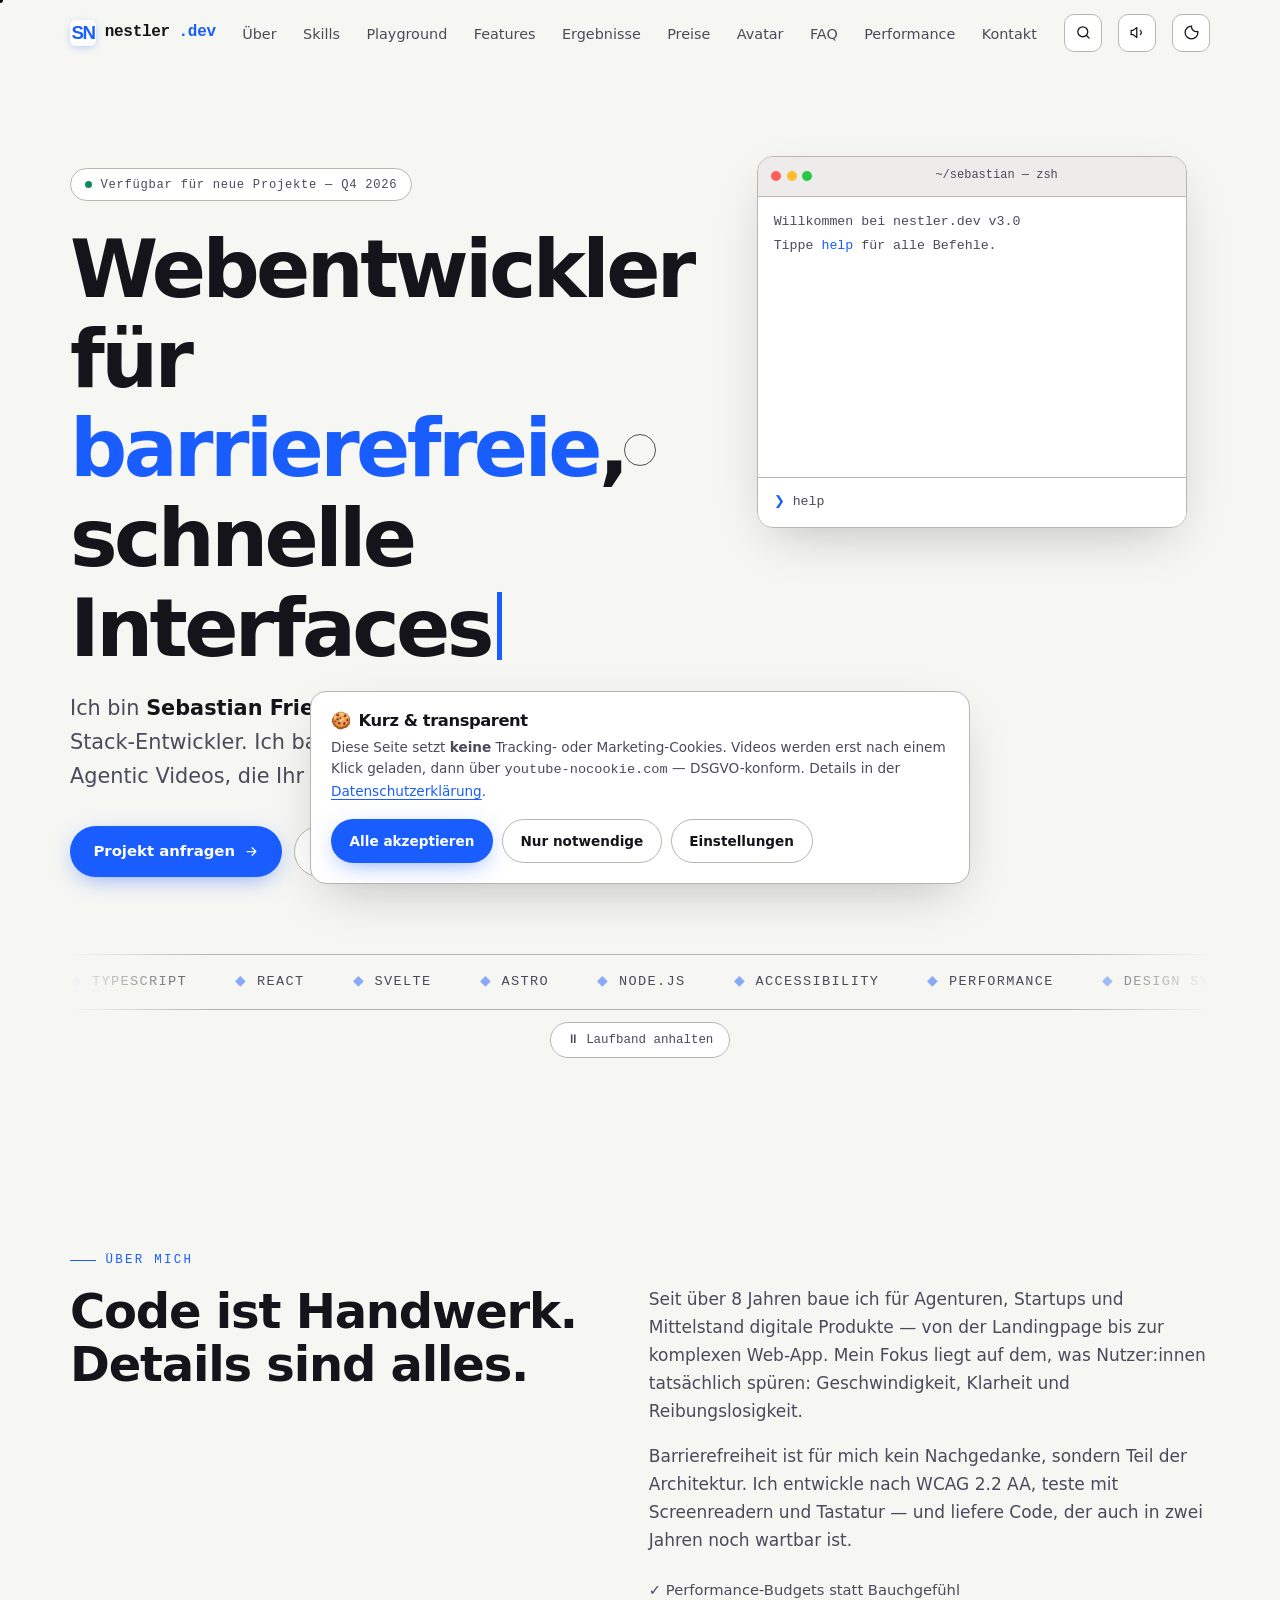
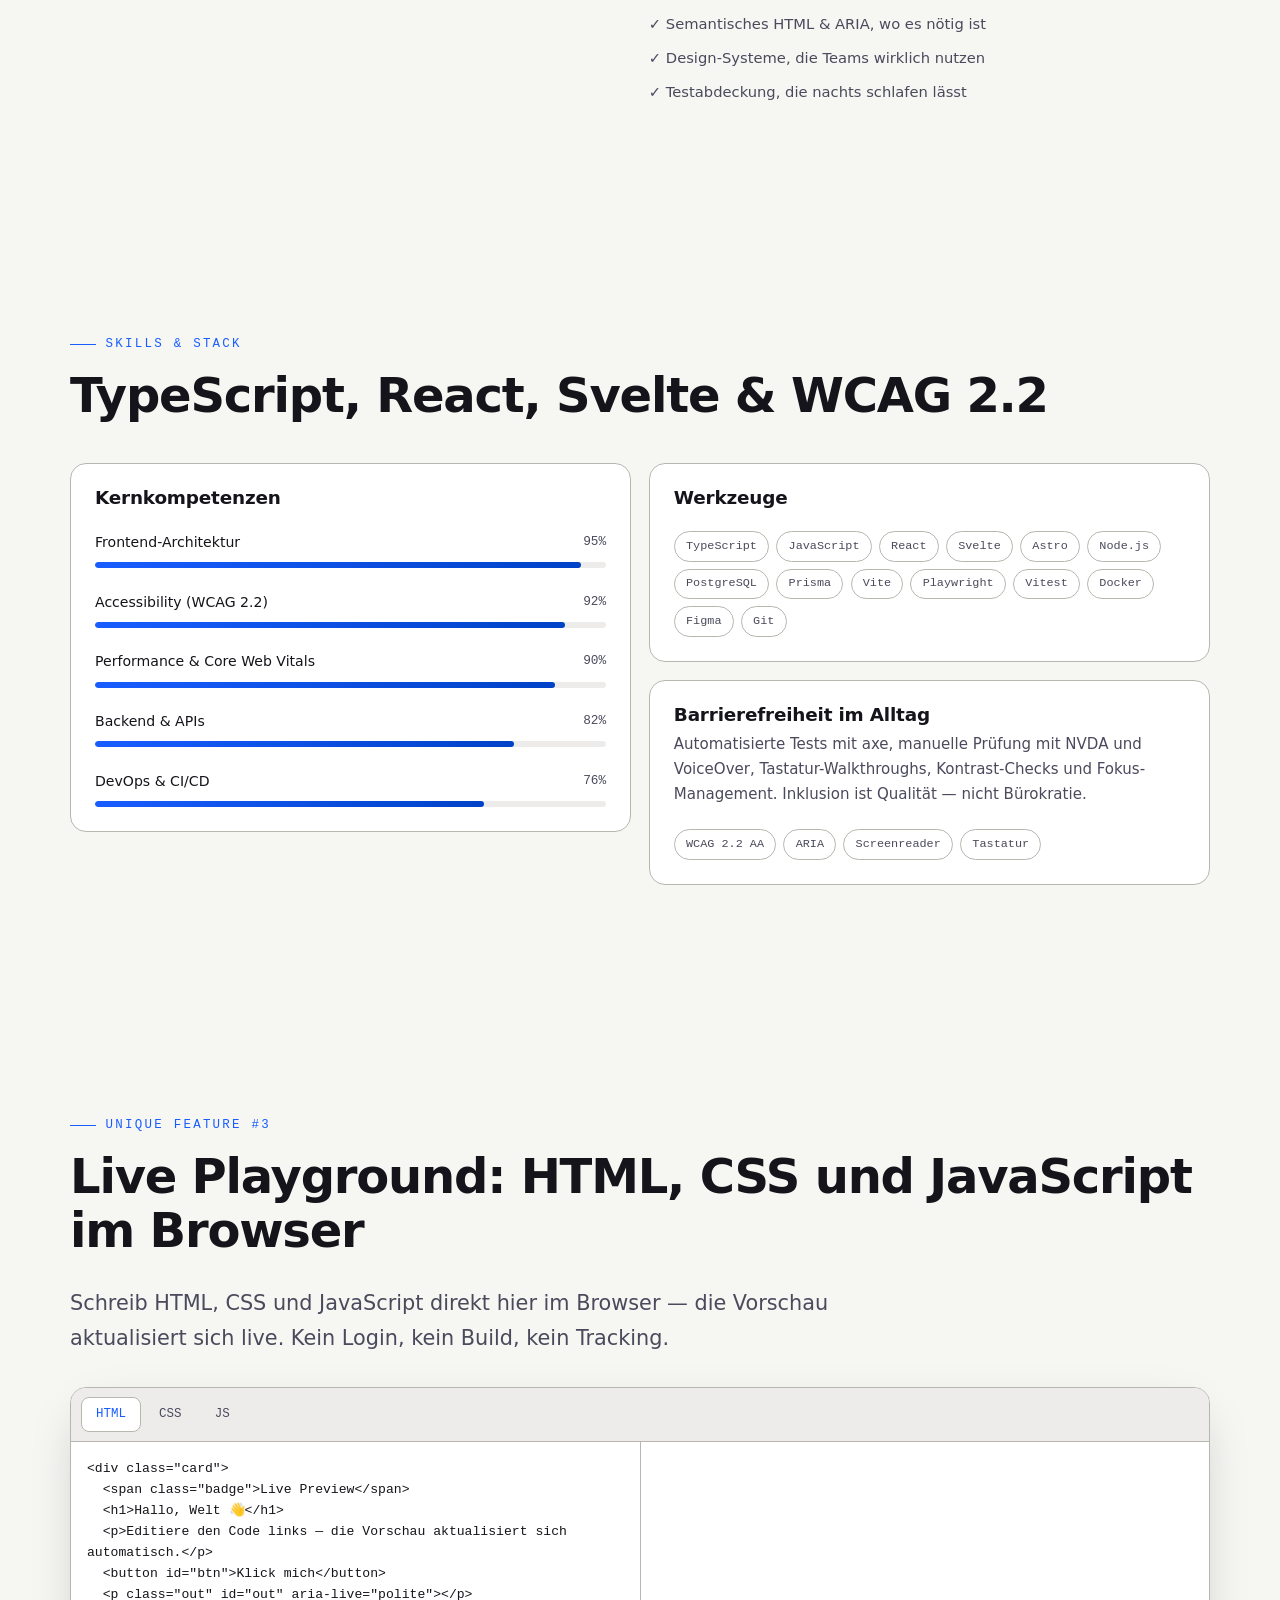
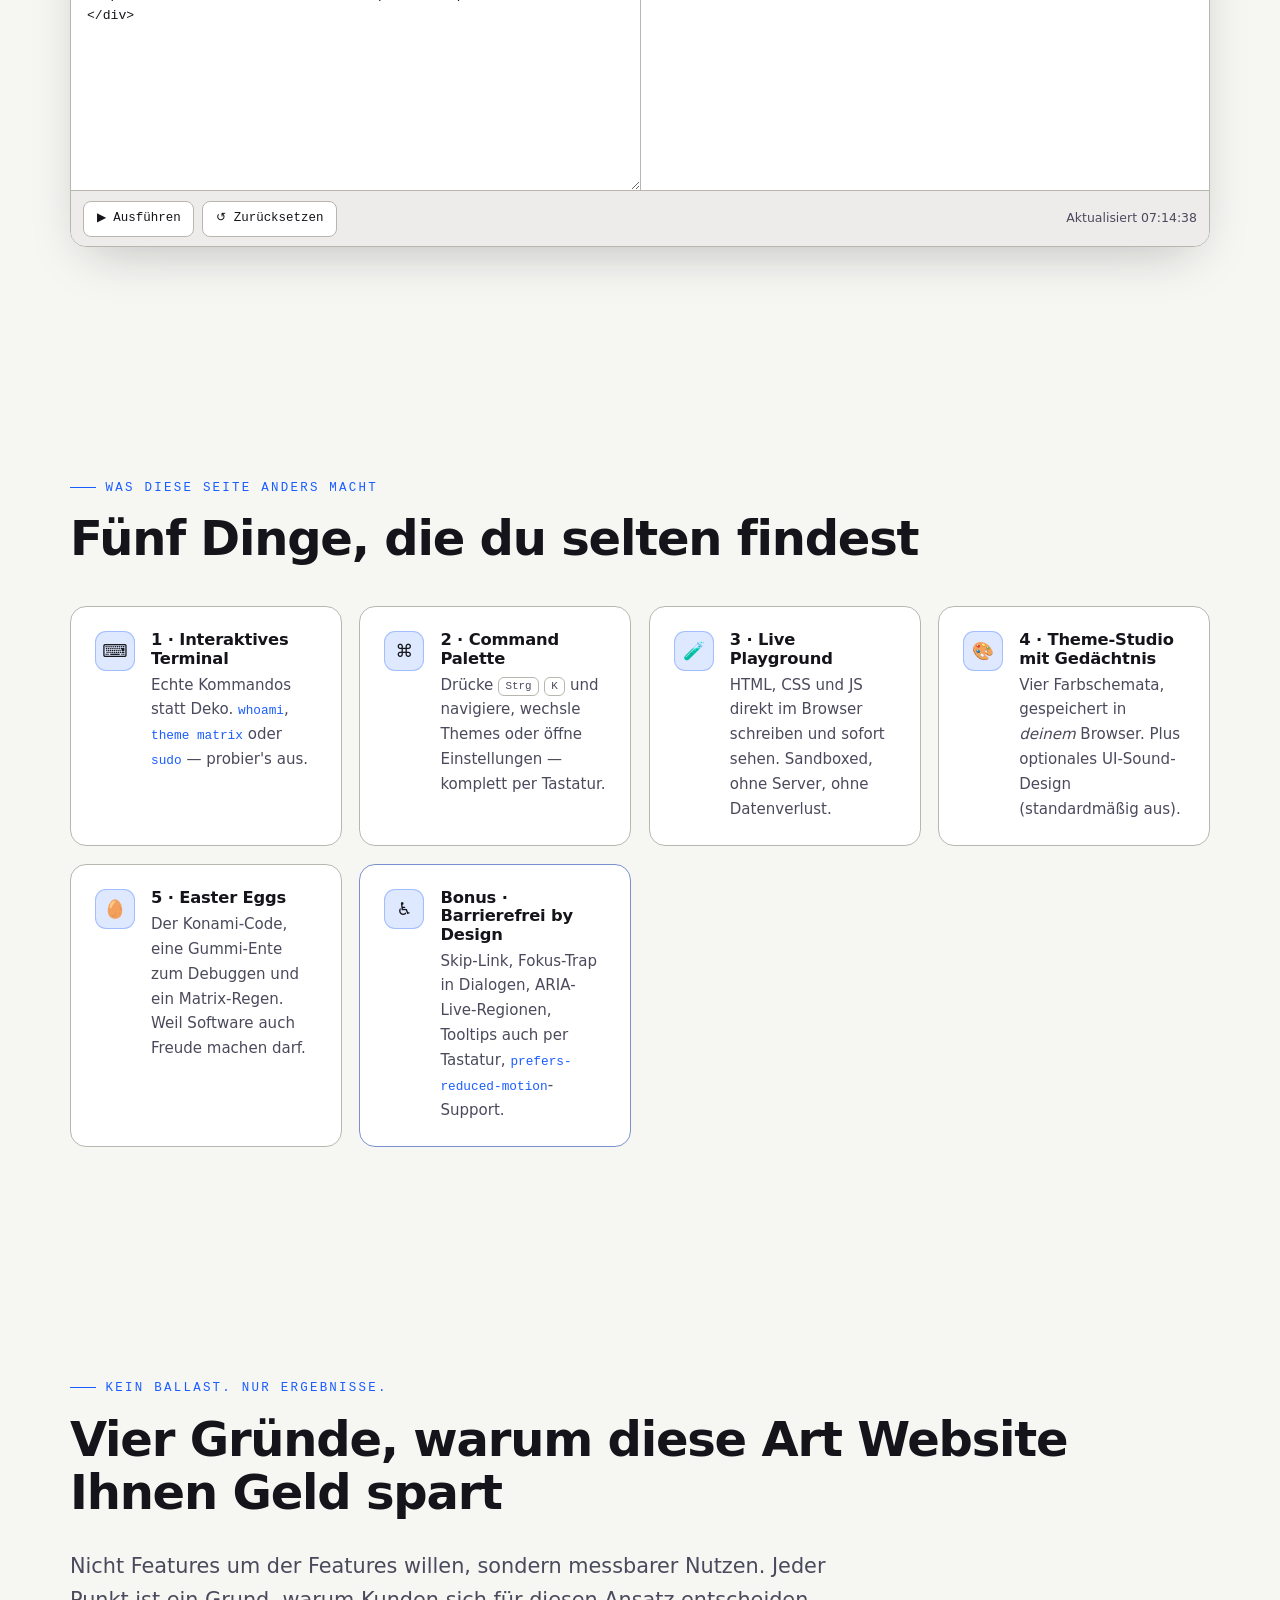
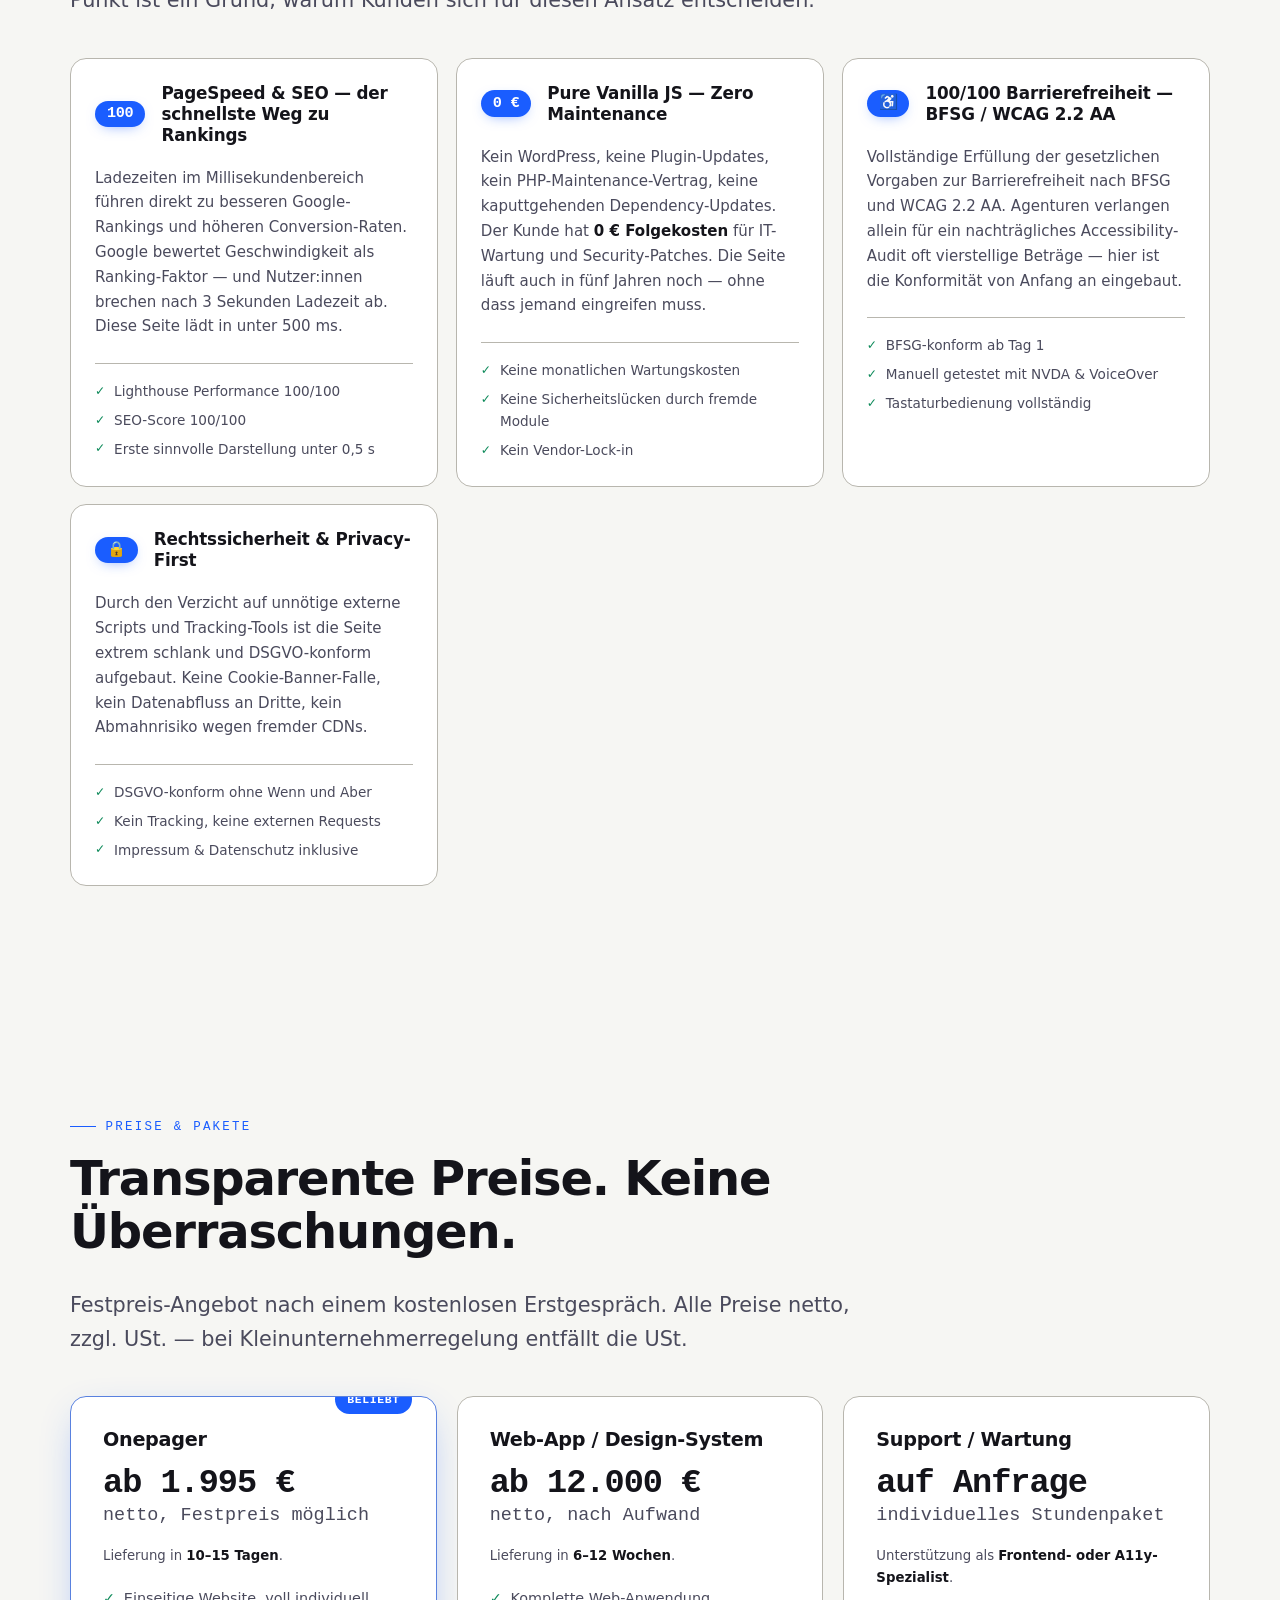
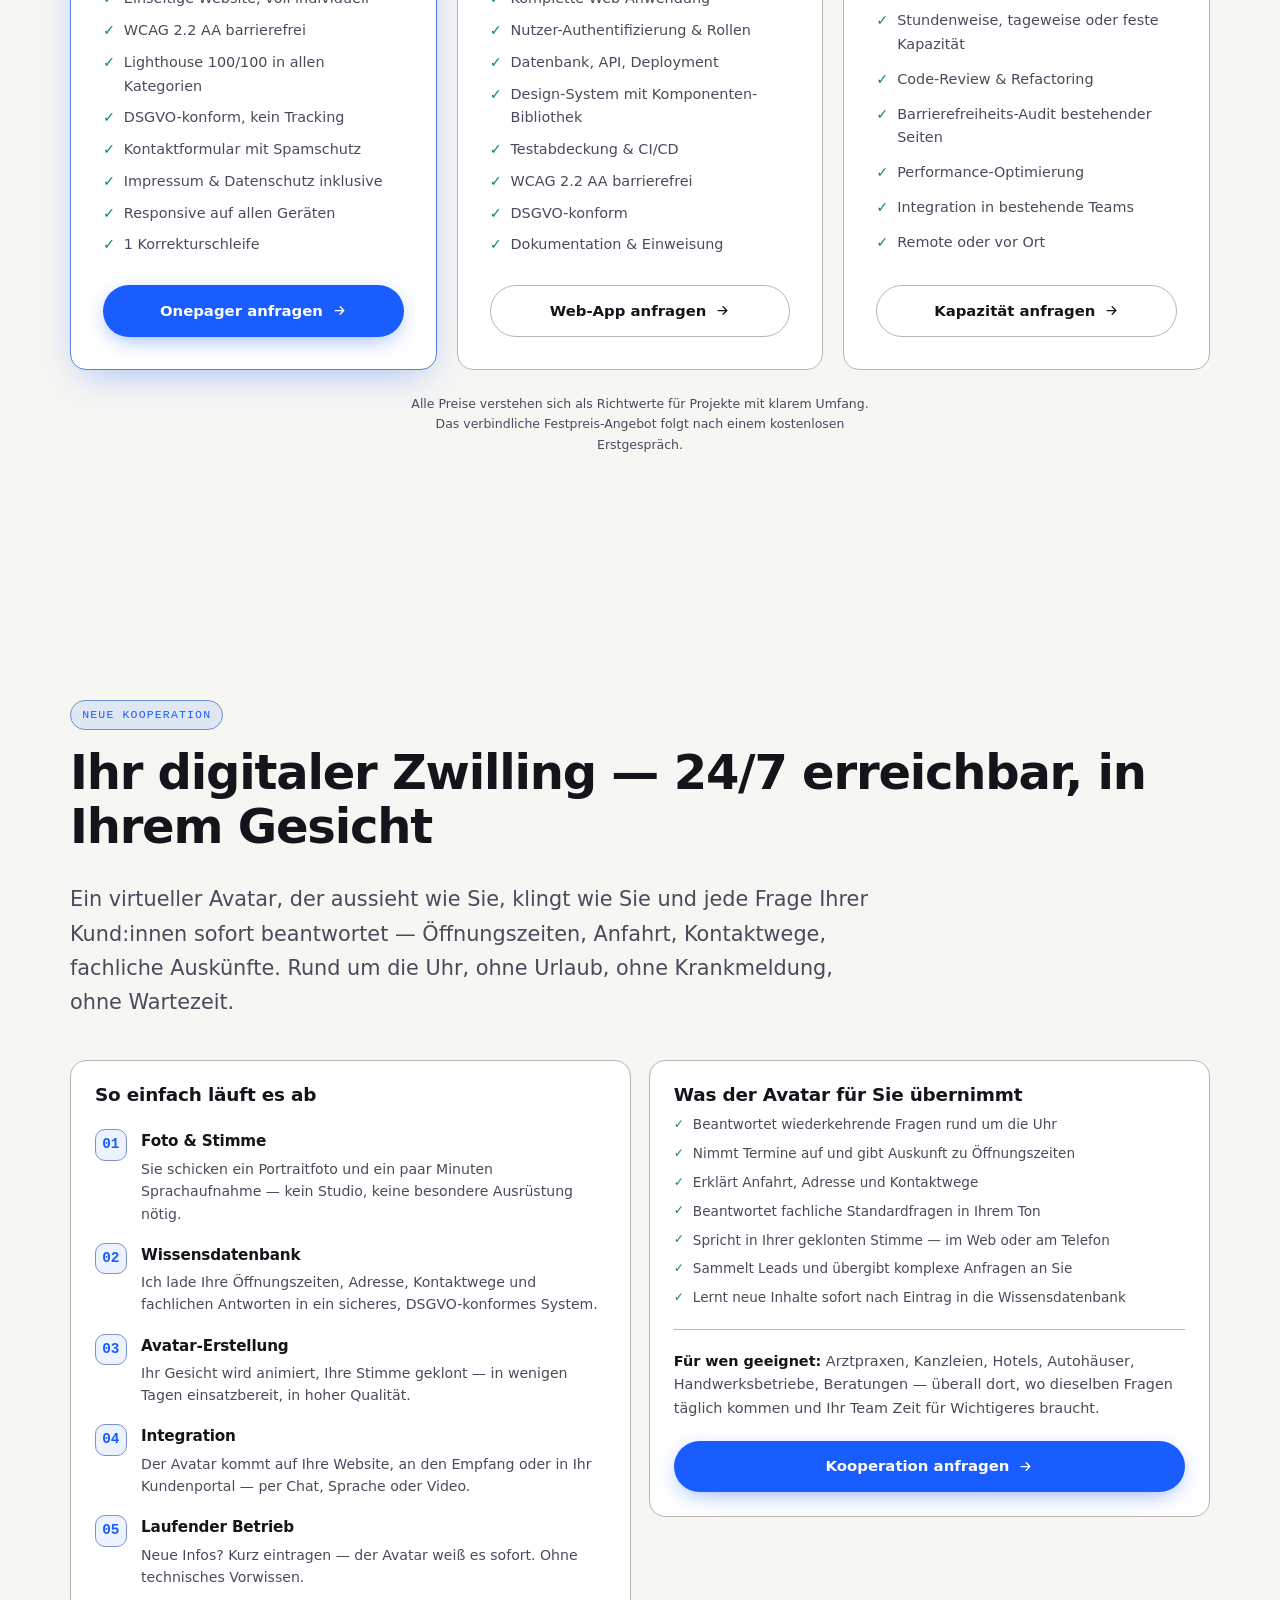
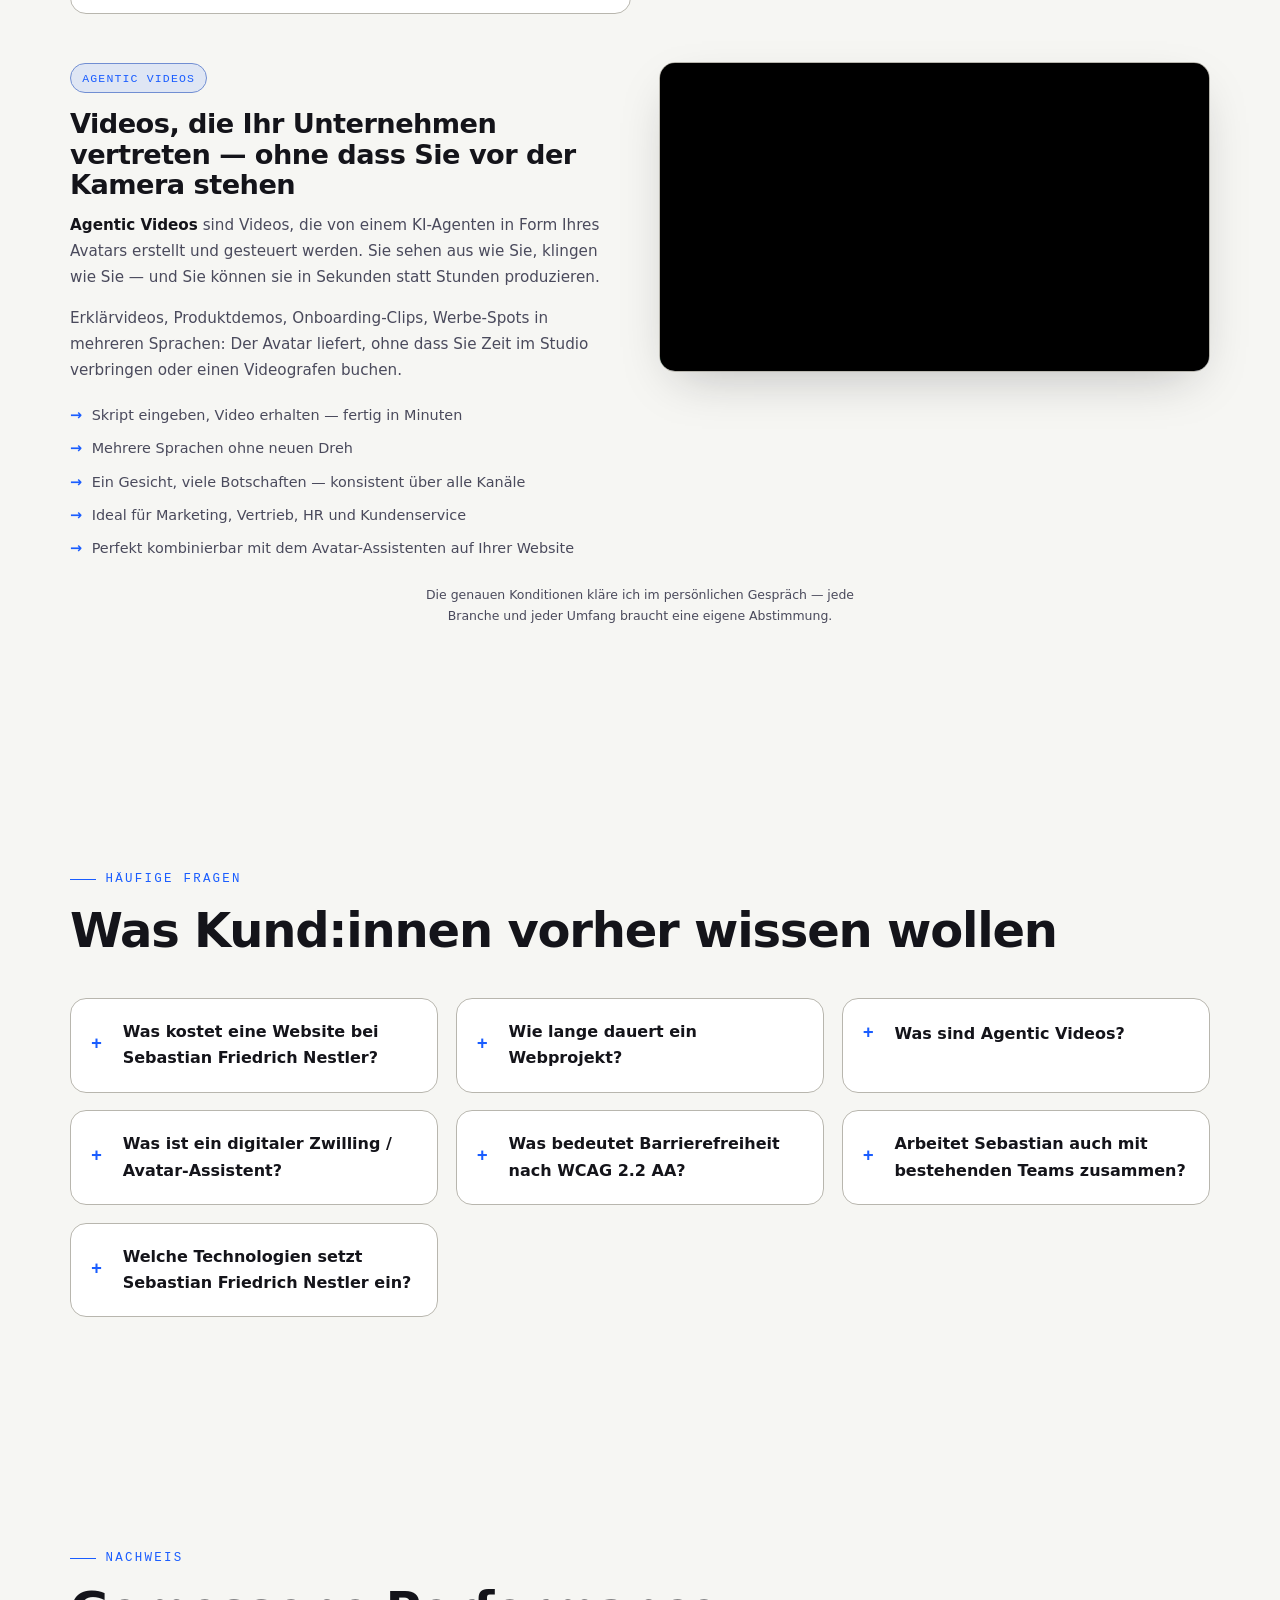
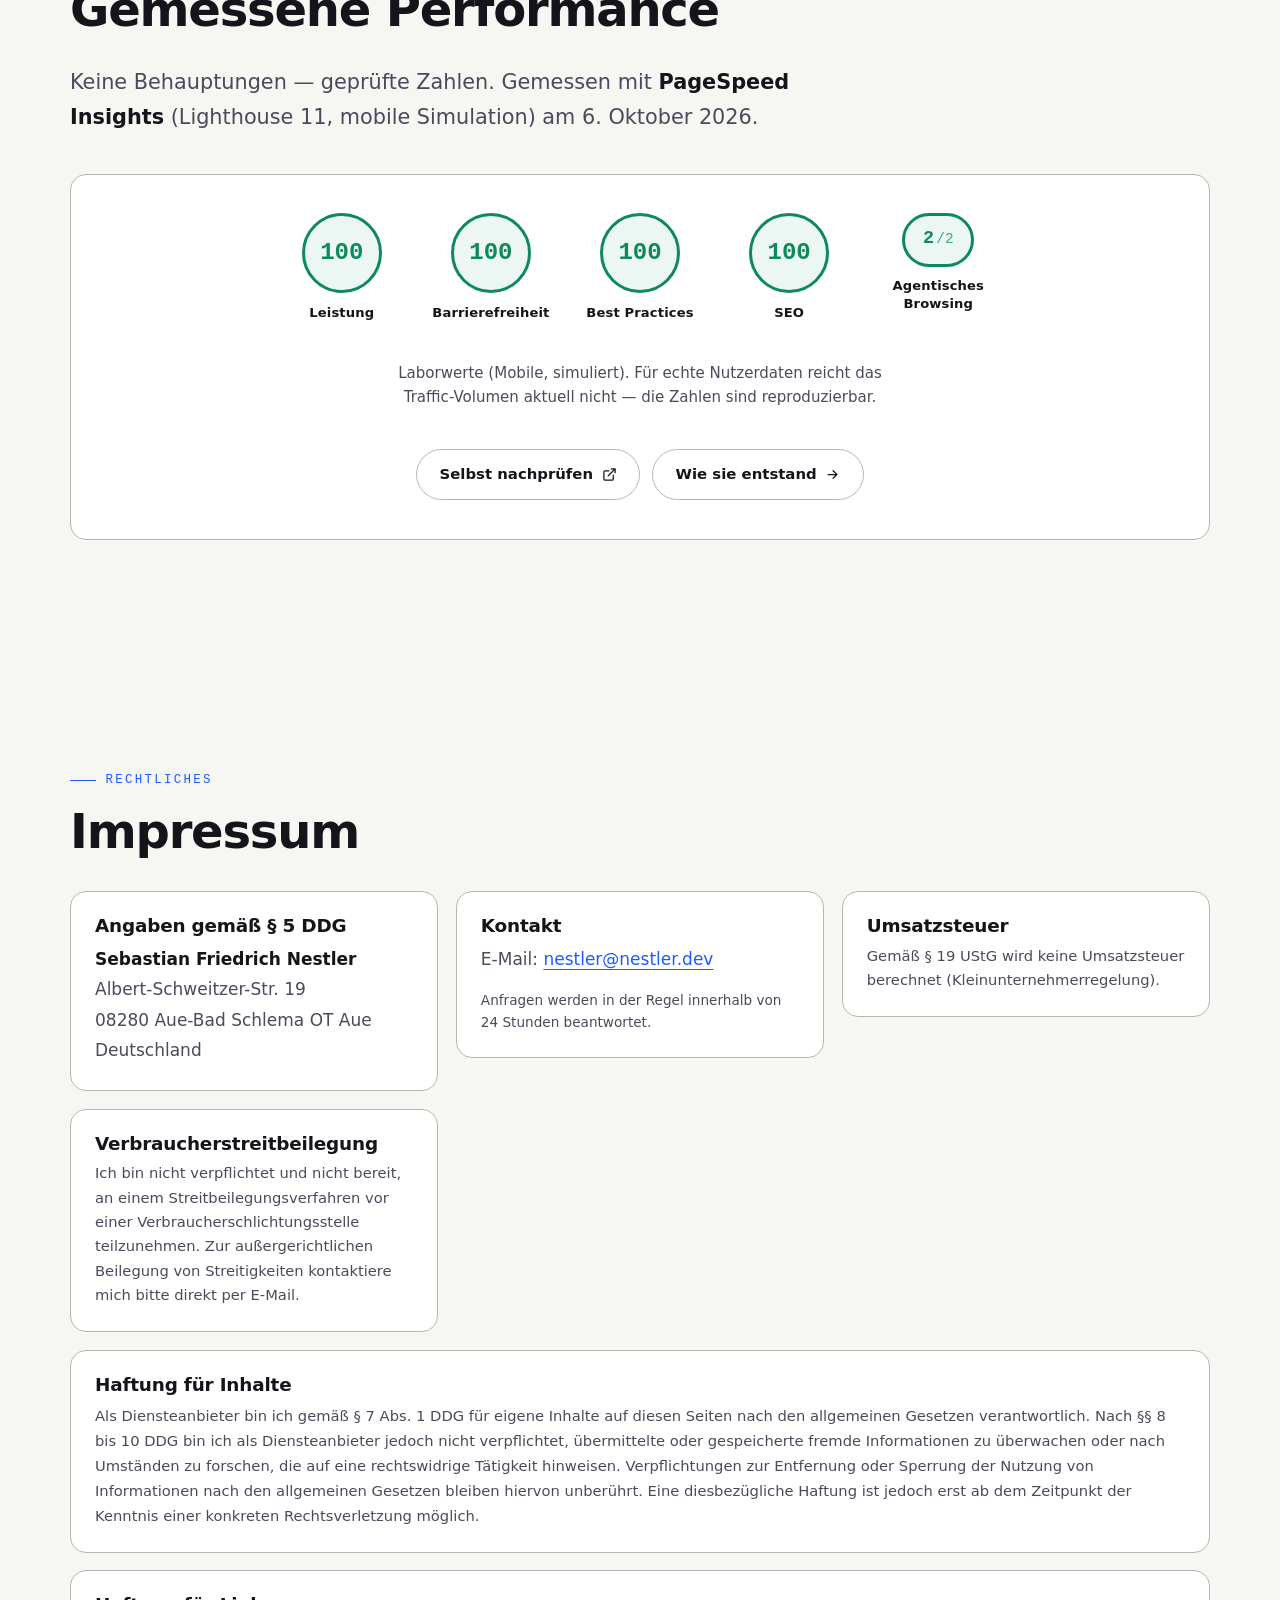
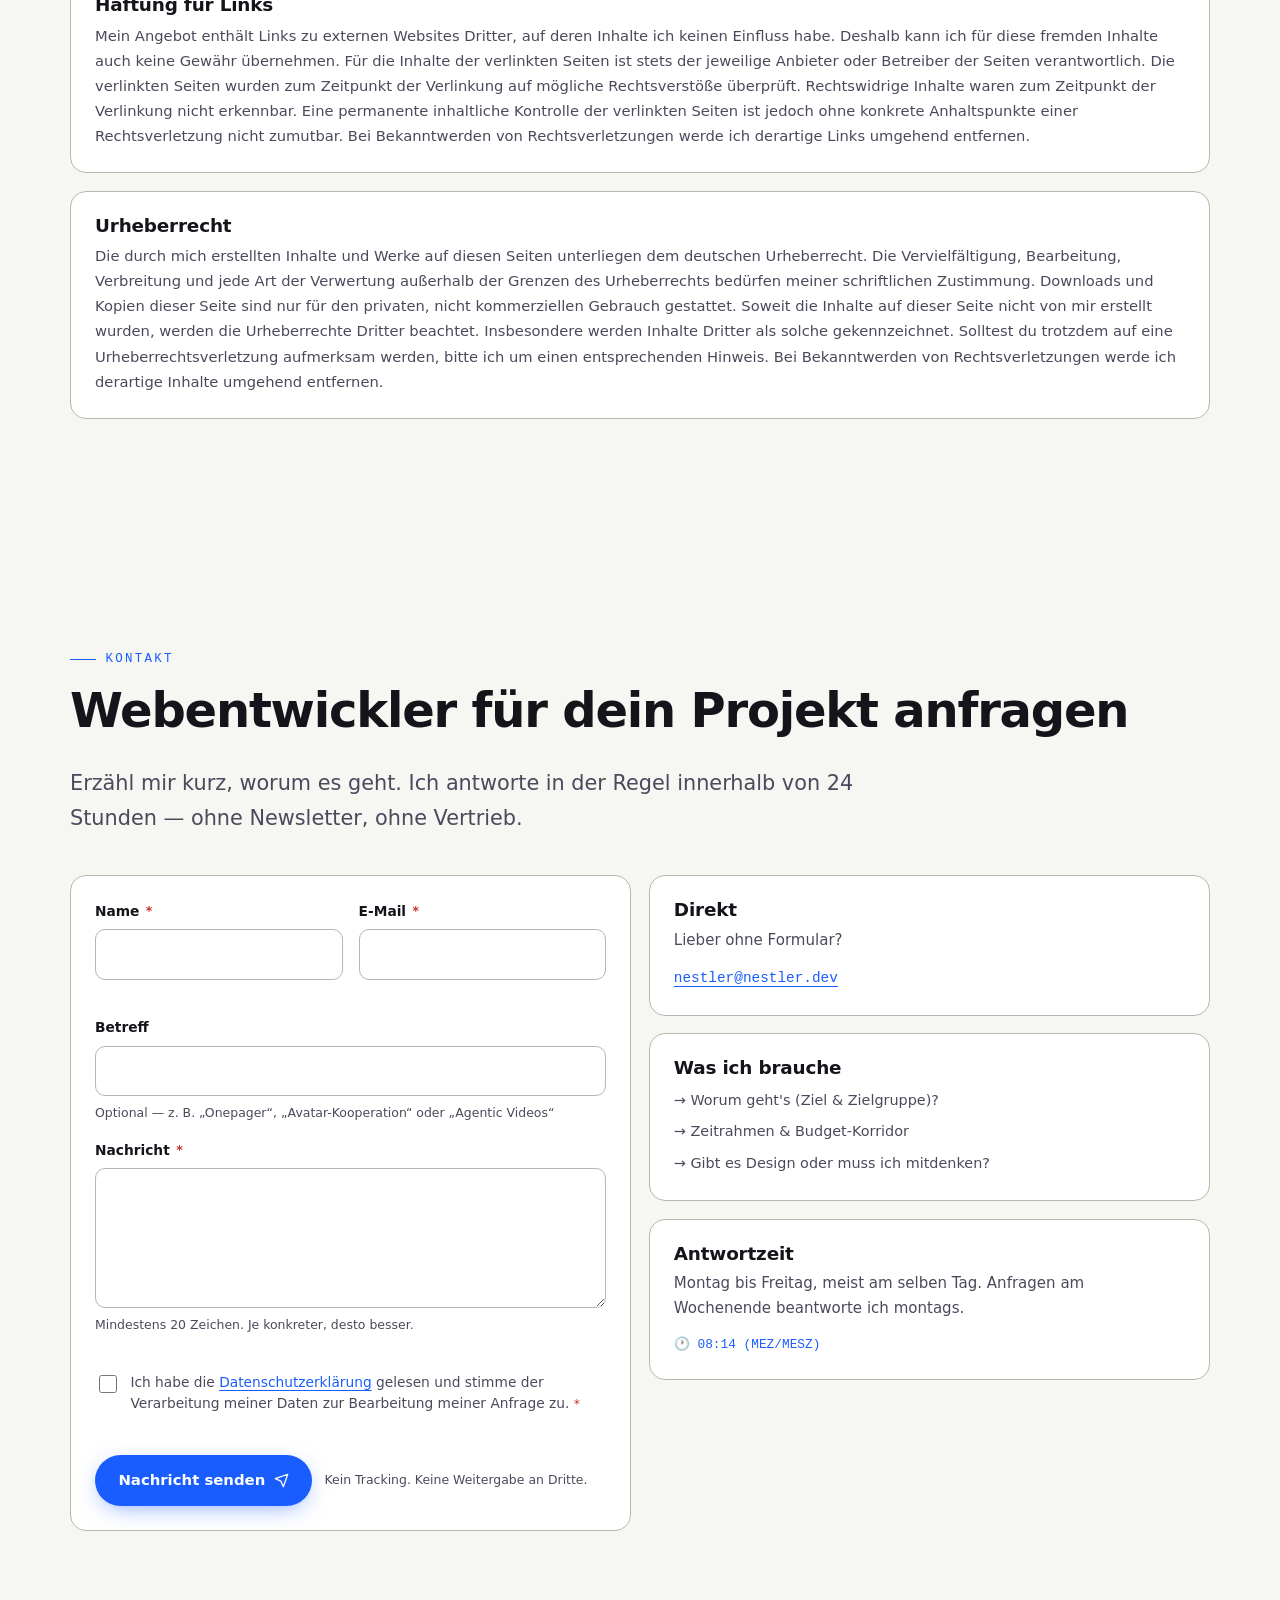
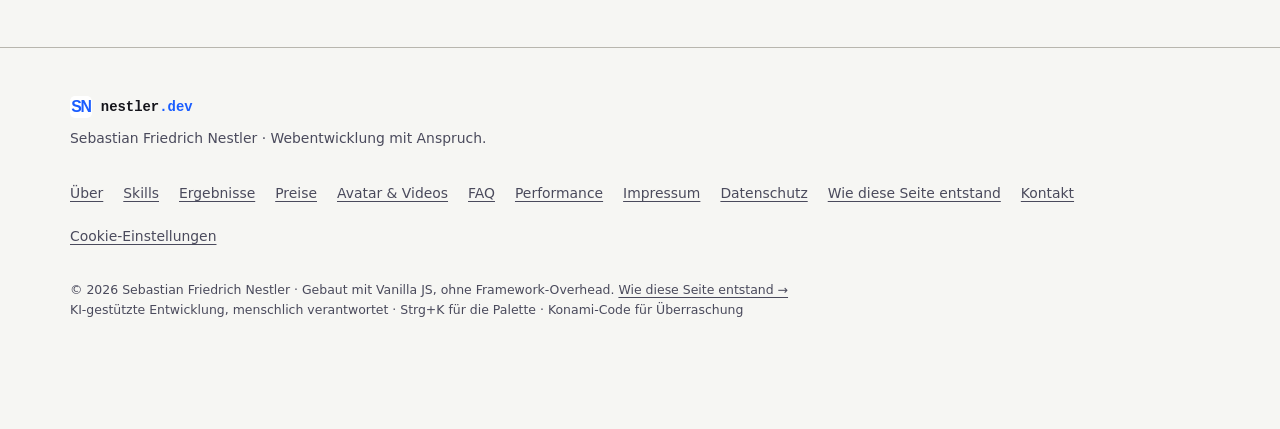
==== commit 78fa3d01: "compressed css3--> size from 3300 lines to 1800" ====
--- a/index.html
+++ b/index.html
@@ -266,42 +266,20 @@
   --mono: ui-monospace, "SF Mono", "JetBrains Mono", "Fira Code", Menlo, Consolas, monospace;
 }
 [data-theme="light"]{
-  --bg:#f6f6f3;
-  --surface:#ffffff;
-  --surface-2:#eeeceb;
-  --border:#b8b6ae;
-  --text:#14141a;
-  --muted:#4a4a5c;
-  --accent:#1a5dff;
-  --accent-ink:#ffffff;
-  --accent-2:#0043c7;
-  --danger:#c53030;
-  --ok:#0e8a5a;
+  --bg:#f6f6f3; --surface:#ffffff; --surface-2:#eeeceb; --border:#b8b6ae;
+  --text:#14141a; --muted:#4a4a5c; --accent:#1a5dff; --accent-ink:#ffffff;
+  --accent-2:#0043c7; --danger:#c53030; --ok:#0e8a5a;
   --shadow:0 18px 50px -18px rgba(20,20,26,.28);
 }
 [data-theme="synth"]{
-  --bg:#0d0716;
-  --surface:#170d24;
-  --surface-2:#211334;
-  --border:#4a2d73;
-  --text:#f4ecff;
-  --muted:#b9a4d4;
-  --accent:#ff4fd8;
-  --accent-ink:#12001a;
-  --accent-2:#33e1ff;
-  --shadow:0 18px 60px -12px rgba(255,79,216,.28);
+  --bg:#0d0716; --surface:#170d24; --surface-2:#211334; --border:#4a2d73;
+  --text:#f4ecff; --muted:#b9a4d4; --accent:#ff4fd8; --accent-ink:#12001a;
+  --accent-2:#33e1ff; --shadow:0 18px 60px -12px rgba(255,79,216,.28);
 }
 [data-theme="matrix"]{
-  --bg:#000600;
-  --surface:#041004;
-  --surface-2:#072007;
-  --border:#1a5c1a;
-  --text:#c8ffc8;
-  --muted:#7ac47a;
-  --accent:#22ff6b;
-  --accent-ink:#001100;
-  --accent-2:#00d5ff;
-  --shadow:0 18px 50px -12px rgba(34,255,107,.25);
+  --bg:#000600; --surface:#041004; --surface-2:#072007; --border:#1a5c1a;
+  --text:#c8ffc8; --muted:#7ac47a; --accent:#22ff6b; --accent-ink:#001100;
+  --accent-2:#00d5ff; --shadow:0 18px 50px -12px rgba(34,255,107,.25);
 }
 
 /* ============================================================
@@ -314,18 +292,12 @@
   *,*::before,*::after{animation-duration:.001ms !important;animation-iteration-count:1 !important;transition-duration:.001ms !important}
 }
 body{
-  margin:0;
-  background:var(--bg);
-  color:var(--text);
-  font-family:var(--font);
-  font-size:clamp(1rem,.95rem + .25vw,1.0625rem);
-  line-height:1.65;
-  -webkit-font-smoothing:antialiased;
-  overflow-x:hidden;
+  margin:0; background:var(--bg); color:var(--text); font-family:var(--font);
+  font-size:clamp(1rem,.95rem + .25vw,1.0625rem); line-height:1.65;
+  -webkit-font-smoothing:antialiased; overflow-x:hidden;
 }
 body::before{
-  content:"";
-  position:fixed;inset:0;pointer-events:none;z-index:1;opacity:.035;
+  content:""; position:fixed; inset:0; pointer-events:none; z-index:1; opacity:.035;
   background-image:url("data:image/svg+xml,%3Csvg xmlns='http://www.w3.org/2000/svg' width='140' height='140'%3E%3Cfilter id='n'%3E%3CfeTurbulence type='fractalNoise' baseFrequency='.85' numOctaves='3'/%3E%3C/filter%3E%3Crect width='100%25' height='100%25' filter='url(%23n)'/%3E%3C/svg%3E");
   mix-blend-mode:overlay;
 }
@@ -333,29 +305,14 @@
 button,input,textarea,select{font:inherit;color:inherit}
 a{color:var(--accent);text-underline-offset:.25em}
 a:hover{text-decoration-thickness:2px}
-
 ::placeholder{color:var(--muted);opacity:1}
-
 :where(a,button,input,textarea,select,summary,[tabindex]):focus-visible{
-  outline:2px solid var(--accent);
-  outline-offset:3px;
-  border-radius:6px;
+  outline:2px solid var(--accent); outline-offset:3px; border-radius:6px;
 }
-:where(section, [id], a, button, input, textarea, select, summary, details) {
-  scroll-margin-top: 90px;
-}
+:where(section, [id], a, button, input, textarea, select, summary, details) { scroll-margin-top: 90px; }
 ::selection{background:var(--accent);color:var(--accent-ink)}
-
-.sr-only{
-  position:absolute!important;width:1px;height:1px;padding:0;margin:-1px;
-  overflow:hidden;clip:rect(0 0 0 0);white-space:nowrap;border:0;
-}
-.skip{
-  position:fixed;top:-100px;left:16px;z-index:9999;
-  background:var(--accent);color:var(--accent-ink);
-  padding:.75rem 1.25rem;border-radius:0 0 var(--radius-sm) var(--radius-sm);
-  font-weight:700;text-decoration:none;transition:top .18s ease;
-}
+.sr-only{position:absolute!important;width:1px;height:1px;padding:0;margin:-1px;overflow:hidden;clip:rect(0 0 0 0);white-space:nowrap;border:0}
+.skip{position:fixed;top:-100px;left:16px;z-index:9999;background:var(--accent);color:var(--accent-ink);padding:.75rem 1.25rem;border-radius:0 0 var(--radius-sm) var(--radius-sm);font-weight:700;text-decoration:none;transition:top .18s ease}
 .skip:focus{top:0}
 
 /* ============================================================
@@ -363,11 +320,7 @@
    ============================================================ */
 .wrap{width:min(100% - 2.5rem,var(--max));margin-inline:auto;position:relative;z-index:2}
 section{padding:clamp(4rem,9vw,7.5rem) 0;position:relative}
-.eyebrow{
-  font-family:var(--mono);font-size:.78rem;letter-spacing:.18em;
-  text-transform:uppercase;color:var(--accent);margin:0 0 .9rem;
-  display:flex;align-items:center;gap:.6rem;
-}
+.eyebrow{font-family:var(--mono);font-size:.78rem;letter-spacing:.18em;text-transform:uppercase;color:var(--accent);margin:0 0 .9rem;display:flex;align-items:center;gap:.6rem}
 .eyebrow::before{content:"";width:26px;height:1px;background:var(--accent);flex:none}
 h1,h2,h3{line-height:1.12;letter-spacing:-.025em;margin:0 0 .6em;font-weight:800}
 h2{font-size:clamp(1.9rem,1.3rem + 2.4vw,3rem)}
@@ -378,62 +331,24 @@
 /* ============================================================
    3. PROGRESS + HEADER
    ============================================================ */
-#progress{
-  position:fixed;top:0;left:0;height:2px;width:0%;
-  background:linear-gradient(90deg,var(--accent),var(--accent-2));
-  z-index:1000;transition:width .1s linear;
-}
-header.site{
-  position:sticky;top:0;z-index:900;
-  backdrop-filter:blur(14px) saturate(1.4);
-  background:color-mix(in srgb,var(--bg) 78%,transparent);
-  border-bottom:1px solid transparent;
-  transition:border-color .25s ease,background .25s ease;
-}
+#progress{position:fixed;top:0;left:0;height:2px;width:0%;background:linear-gradient(90deg,var(--accent),var(--accent-2));z-index:1000;transition:width .1s linear}
+header.site{position:sticky;top:0;z-index:900;backdrop-filter:blur(14px) saturate(1.4);background:color-mix(in srgb,var(--bg) 78%,transparent);border-bottom:1px solid transparent;transition:border-color .25s ease,background .25s ease}
 header.site.stuck{border-bottom-color:var(--border)}
 .nav{display:flex;align-items:center;gap:1rem;padding:.85rem 0}
-.brand{
-  font-family:var(--mono);font-weight:700;font-size:1rem;
-  text-decoration:none;color:var(--text);letter-spacing:-.02em;
-  margin-right:auto;display:flex;align-items:center;gap:.55rem;
-}
-.brand .logo{
-  width:26px;height:26px;flex:none;border-radius:6px;
-  transition:transform .4s cubic-bezier(.2,.8,.2,1),box-shadow .3s;
-  box-shadow:0 2px 8px -2px rgba(26,93,255,.4);
-}
+.brand{font-family:var(--mono);font-weight:700;font-size:1rem;text-decoration:none;color:var(--text);letter-spacing:-.02em;margin-right:auto;display:flex;align-items:center;gap:.55rem}
+.brand .logo{width:26px;height:26px;flex:none;border-radius:6px;transition:transform .4s cubic-bezier(.2,.8,.2,1),box-shadow .3s;box-shadow:0 2px 8px -2px rgba(26,93,255,.4)}
 .brand:hover .logo{transform:rotate(-6deg) scale(1.08);box-shadow:0 4px 14px -2px rgba(26,93,255,.6)}
 .brand .dev{color:var(--accent)}
-
 .nav-links{display:flex;gap:.25rem;align-items:center;list-style:none;margin:0;padding:0}
-.nav-links a{
-  color:var(--muted);text-decoration:none;font-size:.9rem;font-weight:500;
-  padding:.5rem .7rem;border-radius:8px;transition:color .2s,background .2s;
-}
+.nav-links a{color:var(--muted);text-decoration:none;font-size:.9rem;font-weight:500;padding:.5rem .7rem;border-radius:8px;transition:color .2s,background .2s}
 .nav-links a:hover{color:var(--text);background:var(--surface-2)}
-
-.icon-btn{
-  background:var(--surface);border:1px solid var(--border);color:var(--text);
-  width:38px;height:38px;border-radius:10px;display:grid;place-items:center;
-  cursor:pointer;transition:transform .18s cubic-bezier(.2,.8,.2,1),border-color .2s,background .2s;
-  flex:none;
-}
+.icon-btn{background:var(--surface);border:1px solid var(--border);color:var(--text);width:38px;height:38px;border-radius:10px;display:grid;place-items:center;cursor:pointer;transition:transform .18s cubic-bezier(.2,.8,.2,1),border-color .2s,background .2s;flex:none}
 .icon-btn:hover{border-color:var(--accent);background:var(--surface-2);transform:translateY(-2px)}
 .icon-btn svg{width:17px;height:17px;stroke:currentColor;fill:none;stroke-width:1.8;stroke-linecap:round;stroke-linejoin:round}
-.kbd-hint{
-  font-family:var(--mono);font-size:.68rem;color:var(--muted);
-  border:1px solid var(--border);border-radius:6px;padding:.15rem .4rem;
-}
+.kbd-hint{font-family:var(--mono);font-size:.68rem;color:var(--muted);border:1px solid var(--border);border-radius:6px;padding:.15rem .4rem}
 .menu-toggle{display:none}
-
 @media (max-width:860px){
-  .nav-links{
-    position:absolute;top:100%;left:0;right:0;
-    flex-direction:column;align-items:stretch;
-    background:var(--surface);border-bottom:1px solid var(--border);
-    padding:.75rem 1.25rem 1.25rem;gap:.15rem;
-    display:none;
-  }
+  .nav-links{position:absolute;top:100%;left:0;right:0;flex-direction:column;align-items:stretch;background:var(--surface);border-bottom:1px solid var(--border);padding:.75rem 1.25rem 1.25rem;gap:.15rem;display:none}
   .nav-links.open{display:flex}
   .nav-links a{padding:.8rem .6rem;font-size:1rem}
   .menu-toggle{display:grid}
@@ -446,38 +361,15 @@
 .hero{padding-top:clamp(3rem,7vw,6rem);padding-bottom:clamp(3rem,6vw,5rem)}
 .hero-grid{display:grid;grid-template-columns:1.05fr .95fr;gap:clamp(2rem,5vw,4rem);align-items:start}
 @media (max-width:980px){.hero-grid{grid-template-columns:1fr}}
-.status{
-  display:inline-flex;align-items:center;gap:.55rem;
-  font-family:var(--mono);font-size:.76rem;letter-spacing:.06em;
-  color:var(--muted);border:1px solid var(--border);border-radius:999px;
-  padding:.35rem .85rem;margin-bottom:1.5rem;background:var(--surface);
-}
-.status .dot{
-  width:7px;height:7px;border-radius:50%;background:var(--ok);flex:none;
-  box-shadow:0 0 0 0 color-mix(in srgb,var(--ok) 70%,transparent);
-  animation:pulse 2.4s infinite;
-}
-@keyframes pulse{
-  0%{box-shadow:0 0 0 0 color-mix(in srgb,var(--ok) 60%,transparent)}
-  70%{box-shadow:0 0 0 9px transparent}
-  100%{box-shadow:0 0 0 0 transparent}
-}
+.status{display:inline-flex;align-items:center;gap:.55rem;font-family:var(--mono);font-size:.76rem;letter-spacing:.06em;color:var(--muted);border:1px solid var(--border);border-radius:999px;padding:.35rem .85rem;margin-bottom:1.5rem;background:var(--surface)}
+.status .dot{width:7px;height:7px;border-radius:50%;background:var(--ok);flex:none;box-shadow:0 0 0 0 color-mix(in srgb,var(--ok) 70%,transparent);animation:pulse 2.4s infinite}
+@keyframes pulse{0%{box-shadow:0 0 0 0 color-mix(in srgb,var(--ok) 60%,transparent)}70%{box-shadow:0 0 0 9px transparent}100%{box-shadow:0 0 0 0 transparent}}
 h1.title{font-size:clamp(2.5rem,1.4rem + 5.4vw,5rem);letter-spacing:-.045em;margin-bottom:1.1rem}
 h1.title .dev{color:var(--muted);font-weight:400}
-.caret{
-  display:inline-block;width:.06em;height:.85em;background:var(--accent);
-  margin-left:.08em;vertical-align:-.06em;animation:blink 1.05s steps(1) infinite;
-}
+.caret{display:inline-block;width:.06em;height:.85em;background:var(--accent);margin-left:.08em;vertical-align:-.06em;animation:blink 1.05s steps(1) infinite}
 @keyframes blink{50%{opacity:0}}
 .hero-cta{display:flex;flex-wrap:wrap;gap:.75rem;margin-top:2rem}
-
-.btn{
-  display:inline-flex;align-items:center;gap:.55rem;
-  padding:.78rem 1.4rem;border-radius:999px;font-weight:650;font-size:.93rem;
-  text-decoration:none;cursor:pointer;border:1px solid transparent;
-  transition:transform .18s cubic-bezier(.2,.8,.2,1),box-shadow .25s,background .2s,color .2s,border-color .2s;
-  position:relative;
-}
+.btn{display:inline-flex;align-items:center;gap:.55rem;padding:.78rem 1.4rem;border-radius:999px;font-weight:650;font-size:.93rem;text-decoration:none;cursor:pointer;border:1px solid transparent;transition:transform .18s cubic-bezier(.2,.8,.2,1),box-shadow .25s,background .2s,color .2s,border-color .2s;position:relative}
 .btn:hover{transform:translateY(-2px)}
 .btn:active{transform:translateY(0)}
 .btn-primary{background:var(--accent);color:var(--accent-ink);box-shadow:0 6px 24px -8px color-mix(in srgb,var(--accent) 65%,transparent)}
@@ -487,25 +379,15 @@
 .btn svg{width:15px;height:15px;stroke:currentColor;fill:none;stroke-width:2;stroke-linecap:round;stroke-linejoin:round}
 
 /* Terminal */
-.terminal{
-  background:var(--surface);border:1px solid var(--border);border-radius:var(--radius);
-  box-shadow:var(--shadow);overflow:hidden;font-family:var(--mono);font-size:.83rem;
-}
-.term-bar{
-  display:flex;align-items:center;gap:.5rem;padding:.6rem .85rem;
-  background:var(--surface-2);border-bottom:1px solid var(--border);
-}
+.terminal{background:var(--surface);border:1px solid var(--border);border-radius:var(--radius);box-shadow:var(--shadow);overflow:hidden;font-family:var(--mono);font-size:.83rem}
+.term-bar{display:flex;align-items:center;gap:.5rem;padding:.6rem .85rem;background:var(--surface-2);border-bottom:1px solid var(--border)}
 .term-bar .dots{display:flex;gap:.35rem}
 .term-bar .dots i{width:10px;height:10px;border-radius:50%;background:var(--border);display:block}
 .term-bar .dots i:nth-child(1){background:#ff5f57}
 .term-bar .dots i:nth-child(2){background:#febc2e}
 .term-bar .dots i:nth-child(3){background:#28c840}
 .term-bar .fname{color:var(--muted);font-size:.75rem;margin-inline:auto}
-.term-body{
-  padding:.9rem 1rem;height:280px;overflow-y:auto;
-  display:flex;flex-direction:column;gap:.15rem;
-  scrollbar-width:thin;
-}
+.term-body{padding:.9rem 1rem;height:280px;overflow-y:auto;display:flex;flex-direction:column;gap:.15rem;scrollbar-width:thin}
 .term-body::-webkit-scrollbar{width:8px}
 .term-body::-webkit-scrollbar-thumb{background:var(--border);border-radius:8px}
 .term-line{white-space:pre-wrap;word-break:break-word}
@@ -515,40 +397,19 @@
 .term-line.ok{color:var(--ok)}
 .term-line.err{color:var(--danger)}
 .term-line a{color:var(--accent-2)}
-.term-input-row{
-  display:flex;align-items:center;gap:.5rem;
-  border-top:1px solid var(--border);padding:.6rem 1rem;background:var(--surface);
-}
+.term-input-row{display:flex;align-items:center;gap:.5rem;border-top:1px solid var(--border);padding:.6rem 1rem;background:var(--surface)}
 .term-input-row span{color:var(--accent)}
-.term-input-row input{
-  flex:1;background:transparent;border:0;outline:none;
-  font-family:var(--mono);font-size:.83rem;color:var(--text);padding:.25rem 0;
-}
+.term-input-row input{flex:1;background:transparent;border:0;outline:none;font-family:var(--mono);font-size:.83rem;color:var(--text);padding:.25rem 0}
 
 /* Marquee */
-.marquee{
-  margin-top:clamp(3rem,6vw,5rem);
-  border-block:1px solid var(--border);padding:1rem 0;
-  overflow:hidden;mask-image:linear-gradient(90deg,transparent,#000 12%,#000 88%,transparent);
-}
+.marquee{margin-top:clamp(3rem,6vw,5rem);border-block:1px solid var(--border);padding:1rem 0;overflow:hidden;mask-image:linear-gradient(90deg,transparent,#000 12%,#000 88%,transparent)}
 .marquee-track{display:flex;gap:3rem;width:max-content;animation:scroll 32s linear infinite}
-.marquee:hover .marquee-track,
-.marquee:focus-within .marquee-track{animation-play-state:paused}
+.marquee:hover .marquee-track,.marquee:focus-within .marquee-track{animation-play-state:paused}
 .marquee.paused .marquee-track{animation-play-state:paused}
 @keyframes scroll{to{transform:translateX(-50%)}}
-.marquee-track span{
-  font-family:var(--mono);font-size:.85rem;color:var(--muted);
-  letter-spacing:.1em;text-transform:uppercase;white-space:nowrap;
-}
+.marquee-track span{font-family:var(--mono);font-size:.85rem;color:var(--muted);letter-spacing:.1em;text-transform:uppercase;white-space:nowrap}
 .marquee-track span::before{content:"◆ ";color:var(--accent);opacity:.5}
-
-.marquee-toggle{
-  display:block;margin:.75rem auto 0;
-  background:var(--surface);border:1px solid var(--border);
-  color:var(--muted);padding:.4rem 1rem;border-radius:999px;
-  font-size:.78rem;font-family:var(--mono);cursor:pointer;
-  transition:color .2s,border-color .2s,transform .18s;
-}
+.marquee-toggle{display:block;margin:.75rem auto 0;background:var(--surface);border:1px solid var(--border);color:var(--muted);padding:.4rem 1rem;border-radius:999px;font-size:.78rem;font-family:var(--mono);cursor:pointer;transition:color .2s,border-color .2s,transform .18s}
 .marquee-toggle:hover{color:var(--accent);border-color:var(--accent);transform:translateY(-2px)}
 .marquee-toggle[aria-pressed="true"]{color:var(--accent);border-color:var(--accent)}
 
@@ -565,17 +426,8 @@
 .grid{display:grid;gap:1.1rem}
 .grid-2{grid-template-columns:repeat(auto-fit,minmax(280px,1fr))}
 .grid-3{grid-template-columns:repeat(auto-fit,minmax(260px,1fr))}
-
-.card{
-  background:var(--surface);border:1px solid var(--border);border-radius:var(--radius);
-  padding:1.5rem;position:relative;overflow:hidden;
-  transition:transform .28s cubic-bezier(.2,.8,.2,1),border-color .28s,box-shadow .28s;
-}
-.card::after{
-  content:"";position:absolute;inset:0;border-radius:inherit;pointer-events:none;
-  background:radial-gradient(420px circle at var(--mx,50%) var(--my,0%),color-mix(in srgb,var(--accent) 10%,transparent),transparent 65%);
-  opacity:0;transition:opacity .3s;
-}
+.card{background:var(--surface);border:1px solid var(--border);border-radius:var(--radius);padding:1.5rem;position:relative;overflow:hidden;transition:transform .28s cubic-bezier(.2,.8,.2,1),border-color .28s,box-shadow .28s}
+.card::after{content:"";position:absolute;inset:0;border-radius:inherit;pointer-events:none;background:radial-gradient(420px circle at var(--mx,50%) var(--my,0%),color-mix(in srgb,var(--accent) 10%,transparent),transparent 65%);opacity:0;transition:opacity .3s}
 .card:hover{transform:translateY(-4px);border-color:color-mix(in srgb,var(--accent) 45%,var(--border));box-shadow:var(--shadow)}
 .card:hover::after{opacity:1}
 .card h3{margin-bottom:.45rem}
@@ -587,32 +439,17 @@
 .skill-head{display:flex;justify-content:space-between;font-size:.88rem;margin-bottom:.5rem}
 .skill-head .pct{font-family:var(--mono);color:var(--muted);font-size:.8rem}
 .bar{height:6px;background:var(--surface-2);border-radius:99px;overflow:hidden}
-.bar i{
-  display:block;height:100%;width:0;border-radius:99px;
-  background:linear-gradient(90deg,var(--accent),var(--accent-2));
-  transition:width 1.1s cubic-bezier(.2,.8,.2,1);
-}
+.bar i{display:block;height:100%;width:0;border-radius:99px;background:linear-gradient(90deg,var(--accent),var(--accent-2));transition:width 1.1s cubic-bezier(.2,.8,.2,1)}
 .tags{display:flex;flex-wrap:wrap;gap:.45rem;margin-top:1.4rem}
-.tag{
-  font-family:var(--mono);font-size:.74rem;color:var(--muted);
-  border:1px solid var(--border);border-radius:999px;padding:.28rem .7rem;
-  transition:color .2s,border-color .2s,transform .2s;
-}
+.tag{font-family:var(--mono);font-size:.74rem;color:var(--muted);border:1px solid var(--border);border-radius:999px;padding:.28rem .7rem;transition:color .2s,border-color .2s,transform .2s}
 .tag:hover{color:var(--accent);border-color:var(--accent);transform:translateY(-2px)}
 
 /* ============================================================
    7. PLAYGROUND
    ============================================================ */
-.playground{
-  border:1px solid var(--border);border-radius:var(--radius);overflow:hidden;
-  background:var(--surface);box-shadow:var(--shadow);
-}
+.playground{border:1px solid var(--border);border-radius:var(--radius);overflow:hidden;background:var(--surface);box-shadow:var(--shadow)}
 .pg-tabs{display:flex;gap:.25rem;padding:.55rem .65rem;background:var(--surface-2);border-bottom:1px solid var(--border);flex-wrap:wrap}
-.pg-tab{
-  background:transparent;border:1px solid transparent;color:var(--muted);
-  padding:.4rem .85rem;border-radius:8px;cursor:pointer;font-family:var(--mono);
-  font-size:.78rem;transition:all .2s;
-}
+.pg-tab{background:transparent;border:1px solid transparent;color:var(--muted);padding:.4rem .85rem;border-radius:8px;cursor:pointer;font-family:var(--mono);font-size:.78rem;transition:all .2s}
 .pg-tab[aria-selected="true"]{background:var(--surface);border-color:var(--border);color:var(--accent)}
 .pg-tab:hover:not([aria-selected="true"]){color:var(--text)}
 .pg-split{display:grid;grid-template-columns:1fr 1fr;min-height:340px}
@@ -620,33 +457,19 @@
 .pg-pane{position:relative;min-height:340px}
 .pg-pane + .pg-pane{border-left:1px solid var(--border)}
 @media (max-width:820px){.pg-pane + .pg-pane{border-left:0;border-top:1px solid var(--border)}}
-.pg-pane textarea{
-  width:100%;height:100%;min-height:340px;resize:vertical;
-  background:transparent;border:0;outline:none;padding:1rem;
-  font-family:var(--mono);font-size:.82rem;line-height:1.6;color:var(--text);
-  tab-size:2;
-}
+.pg-pane textarea{width:100%;height:100%;min-height:340px;resize:vertical;background:transparent;border:0;outline:none;padding:1rem;font-family:var(--mono);font-size:.82rem;line-height:1.6;color:var(--text);tab-size:2}
 .pg-pane iframe{width:100%;height:100%;min-height:340px;border:0;background:#fff}
 .pg-pane[hidden]{display:none}
 .pg-actions{display:flex;gap:.5rem;align-items:center;padding:.6rem .75rem;border-top:1px solid var(--border);background:var(--surface-2);flex-wrap:wrap}
 .pg-actions .spacer{margin-left:auto}
-.mini{
-  background:var(--surface);border:1px solid var(--border);color:var(--text);
-  padding:.42rem .8rem;border-radius:8px;font-size:.78rem;cursor:pointer;
-  font-family:var(--mono);transition:all .2s;
-}
+.mini{background:var(--surface);border:1px solid var(--border);color:var(--text);padding:.42rem .8rem;border-radius:8px;font-size:.78rem;cursor:pointer;font-family:var(--mono);transition:all .2s}
 .mini:hover{border-color:var(--accent);color:var(--accent)}
 
 /* ============================================================
    8. FEATURES
    ============================================================ */
 .feature{display:flex;gap:1rem;align-items:flex-start}
-.feature .ico{
-  width:40px;height:40px;flex:none;border-radius:11px;display:grid;place-items:center;
-  background:color-mix(in srgb,var(--accent) 14%,transparent);
-  border:1px solid color-mix(in srgb,var(--accent) 30%,transparent);
-  font-size:1.1rem;
-}
+.feature .ico{width:40px;height:40px;flex:none;border-radius:11px;display:grid;place-items:center;background:color-mix(in srgb,var(--accent) 14%,transparent);border:1px solid color-mix(in srgb,var(--accent) 30%,transparent);font-size:1.1rem}
 .feature h3{margin-bottom:.3rem;font-size:1.02rem}
 
 /* ============================================================
@@ -654,41 +477,22 @@
    ============================================================ */
 .value-card{display:flex;flex-direction:column;gap:1rem;height:100%}
 .value-head{display:flex;align-items:center;gap:1rem;margin-bottom:.25rem}
-.value-badge{
-  font-family:var(--mono);font-size:.95rem;font-weight:800;letter-spacing:-.02em;
-  color:var(--accent-ink);background:var(--accent);
-  padding:.35rem .75rem;border-radius:999px;flex:none;line-height:1;
-  box-shadow:0 4px 14px -6px color-mix(in srgb,var(--accent) 60%,transparent);
-}
+.value-badge{font-family:var(--mono);font-size:.95rem;font-weight:800;letter-spacing:-.02em;color:var(--accent-ink);background:var(--accent);padding:.35rem .75rem;border-radius:999px;flex:none;line-height:1;box-shadow:0 4px 14px -6px color-mix(in srgb,var(--accent) 60%,transparent)}
 .value-head h3{margin:0;font-size:1.05rem;letter-spacing:-.01em;line-height:1.25}
 .value-card p{margin:0;font-size:.94rem;line-height:1.65;color:var(--muted)}
-.value-list{
-  list-style:none;margin:.5rem 0 0;padding:0;
-  display:grid;gap:.4rem;font-size:.85rem;color:var(--muted);
-  border-top:1px solid var(--border);padding-top:1rem;
-}
+.value-list{list-style:none;margin:.5rem 0 0;padding:0;display:grid;gap:.4rem;font-size:.85rem;color:var(--muted);border-top:1px solid var(--border);padding-top:1rem}
 .value-list li{display:flex;align-items:flex-start;gap:.55rem}
 .value-list li::before{content:"✓";color:var(--ok);font-weight:800;flex:none;font-size:.9em;margin-top:.05em}
 
 /* ============================================================
-   10. PREISE / ANGEBOT
+   10. PREISE
    ============================================================ */
 .price-grid{display:grid;gap:1.25rem;grid-template-columns:repeat(auto-fit,minmax(300px,1fr));margin-top:2.5rem}
-.price-card{
-  background:var(--surface);border:1px solid var(--border);border-radius:var(--radius);
-  padding:clamp(1.5rem,3vw,2rem);display:flex;flex-direction:column;gap:.75rem;position:relative;
-}
+.price-card{background:var(--surface);border:1px solid var(--border);border-radius:var(--radius);padding:clamp(1.5rem,3vw,2rem);display:flex;flex-direction:column;gap:.75rem;position:relative}
 .price-card.featured{border-color:color-mix(in srgb,var(--accent) 60%,var(--border));box-shadow:0 12px 40px -14px color-mix(in srgb,var(--accent) 45%,transparent)}
-.price-card .price-tag{
-  position:absolute;top:-12px;right:1.5rem;background:var(--accent);color:var(--accent-ink);
-  font-family:var(--mono);font-size:.72rem;font-weight:800;padding:.3rem .75rem;
-  border-radius:999px;letter-spacing:.05em;
-}
+.price-card .price-tag{position:absolute;top:-12px;right:1.5rem;background:var(--accent);color:var(--accent-ink);font-family:var(--mono);font-size:.72rem;font-weight:800;padding:.3rem .75rem;border-radius:999px;letter-spacing:.05em}
 .price-card h3{margin:0;font-size:1.2rem;letter-spacing:-.015em}
-.price-card .price-value{
-  font-family:var(--mono);font-size:clamp(1.6rem,1.2rem + 1.5vw,2.1rem);font-weight:800;
-  color:var(--text);letter-spacing:-.03em;line-height:1;margin:.25rem 0 .5rem;
-}
+.price-card .price-value{font-family:var(--mono);font-size:clamp(1.6rem,1.2rem + 1.5vw,2.1rem);font-weight:800;color:var(--text);letter-spacing:-.03em;line-height:1;margin:.25rem 0 .5rem}
 .price-card .price-value small{display:block;font-size:.55em;color:var(--muted);font-weight:500;letter-spacing:0;margin-top:.4rem}
 .price-card .price-note{font-size:.83rem;color:var(--muted)}
 .price-card ul{list-style:none;padding:0;margin:.5rem 0 1rem;display:grid;gap:.5rem;font-size:.9rem;color:var(--muted);flex:1}
@@ -696,78 +500,32 @@
 .price-card ul li::before{content:"✓";color:var(--ok);font-weight:800;flex:none}
 
 /* ============================================================
-   11. AVATAR / DIGITALER ZWILLING
+   11. AVATAR
    ============================================================ */
 .avatar-steps{list-style:none;margin:0;padding:0;display:grid;gap:1.1rem;counter-reset:avatar-step}
 .avatar-steps li{counter-increment:avatar-step;display:grid;grid-template-columns:auto 1fr;gap:0 .9rem;align-items:start}
-.avatar-steps li::before{
-  content:counter(avatar-step,decimal-leading-zero);
-  grid-row:1 / span 2;grid-column:1;
-  font-family:var(--mono);font-weight:700;font-size:.9rem;color:var(--accent);
-  width:2.2em;height:2.2em;display:grid;place-items:center;
-  border:1px solid color-mix(in srgb,var(--accent) 40%,var(--border));border-radius:10px;
-  background:color-mix(in srgb,var(--accent) 8%,transparent);align-self:start;
-}
+.avatar-steps li::before{content:counter(avatar-step,decimal-leading-zero);grid-row:1 / span 2;grid-column:1;font-family:var(--mono);font-weight:700;font-size:.9rem;color:var(--accent);width:2.2em;height:2.2em;display:grid;place-items:center;border:1px solid color-mix(in srgb,var(--accent) 40%,var(--border));border-radius:10px;background:color-mix(in srgb,var(--accent) 8%,transparent);align-self:start}
 .avatar-steps li strong{grid-column:2;grid-row:1;display:block;color:var(--text);font-size:.95rem;font-weight:700;letter-spacing:-.01em;margin-bottom:.2rem}
 .avatar-steps li span{grid-column:2;grid-row:2;color:var(--muted);font-size:.88rem;line-height:1.6}
-.avatar-badge{
-  display:inline-flex;align-items:center;gap:.5rem;
-  font-family:var(--mono);font-size:.72rem;letter-spacing:.1em;text-transform:uppercase;
-  color:var(--accent);border:1px solid color-mix(in srgb,var(--accent) 45%,var(--border));
-  background:color-mix(in srgb,var(--accent) 10%,transparent);
-  padding:.3rem .7rem;border-radius:999px;margin-bottom:1rem;
-}
-
-/* ============================================================
-   12. AGENTIC VIDEO — Promotion + Facade
-   ============================================================ */
-.agentic-promo{
-  display:grid;
-  grid-template-columns:1fr 1fr;
-  gap:clamp(1.5rem,3vw,2.5rem);
-  margin-top:3rem;
-  align-items:start;
-}
-@media (max-width:860px){
-  .agentic-promo{grid-template-columns:1fr}
-}
-.agentic-promo__text h3{
-  font-size:clamp(1.3rem,1.1rem + 1vw,1.7rem);
-  letter-spacing:-.02em;
-  margin:0 0 .75rem;
-}
-.agentic-promo__text p{
-  color:var(--muted);
-  font-size:.95rem;
-  line-height:1.7;
-  margin:0 0 1rem;
-}
-.agentic-promo__list{
-  list-style:none;
-  padding:0;
-  margin:1.25rem 0 0;
-  display:grid;
-  gap:.6rem;
-  font-size:.9rem;
-  color:var(--muted);
-}
-.agentic-promo__list li{
-  display:flex;
-  gap:.6rem;
-  align-items:flex-start;
-}
-.agentic-promo__list li::before{
-  content:"→";
-  color:var(--accent);
-  font-weight:800;
-  flex:none;
-}
+.avatar-badge{display:inline-flex;align-items:center;gap:.5rem;font-family:var(--mono);font-size:.72rem;letter-spacing:.1em;text-transform:uppercase;color:var(--accent);border:1px solid color-mix(in srgb,var(--accent) 45%,var(--border));background:color-mix(in srgb,var(--accent) 10%,transparent);padding:.3rem .7rem;border-radius:999px;margin-bottom:1rem}
+
+/* ============================================================
+   12. AGENTIC VIDEO
+   ============================================================ */
+.agentic-promo{display:grid;grid-template-columns:1fr 1fr;gap:clamp(1.5rem,3vw,2.5rem);margin-top:3rem;align-items:start}
+@media (max-width:860px){.agentic-promo{grid-template-columns:1fr}}
+.agentic-promo__text h3{font-size:clamp(1.3rem,1.1rem + 1vw,1.7rem);letter-spacing:-.02em;margin:0 0 .75rem}
+.agentic-promo__text p{color:var(--muted);font-size:.95rem;line-height:1.7;margin:0 0 1rem}
+.agentic-promo__list{list-style:none;padding:0;margin:1.25rem 0 0;display:grid;gap:.6rem;font-size:.9rem;color:var(--muted)}
+.agentic-promo__list li{display:flex;gap:.6rem;align-items:flex-start}
+.agentic-promo__list li::before{content:"→";color:var(--accent);font-weight:800;flex:none}
 
 /* Video Facade — DSGVO-konform Click-to-Load */
 .video-facade{
   position:relative;
   width:100%;
   aspect-ratio:16 / 9;
+  min-height:220px; /* Fallback für Browser ohne aspect-ratio */
   border-radius:var(--radius);
   overflow:hidden;
   border:1px solid var(--border);
@@ -776,97 +534,39 @@
   cursor:pointer;
   transition:transform .3s cubic-bezier(.2, .8, .2, 1),border-color .3s;
 }
-.video-facade:hover{
-  transform:translateY(-3px);
-  border-color:color-mix(in srgb,var(--accent) 50%,var(--border));
+.video-facade:hover{transform:translateY(-3px);border-color:color-mix(in srgb,var(--accent) 50%,var(--border))}
+.video-facade__button{all:unset;display:block;width:100%;height:100%;position:relative;cursor:pointer}
+.video-facade__thumb{width:100%;height:100%;object-fit:cover;display:block;transition:opacity .4s ease,transform .5s cubic-bezier(.2,.8,.2,1)}
+.video-facade:hover .video-facade__thumb{transform:scale(1.03)}
+.video-facade__play{
+  position:absolute;top:50%;left:50%;transform:translate(-50%,-50%);
+  width:72px;height:72px;
+  background:#4a86ff;color:#0a0a0b;
+  border-radius:50%;display:grid;place-items:center;
+  transition:transform .25s cubic-bezier(.2, .8, .2, 1),background .25s;
+  box-shadow:0 10px 30px -8px rgba(74,134,255,.7);
 }
-.video-facade__button{
-  all:unset;
-  display:block;
-  width:100%;
-  height:100%;
-  position:relative;
-  cursor:pointer;
-}
-.video-facade__thumb{
-  width:100%;
-  height:100%;
-  object-fit:cover;
-  display:block;
-  transition:opacity .4s ease,transform .5s cubic-bezier(.2,.8,.2,1);
-}
-.video-facade:hover .video-facade__thumb{
-  transform:scale(1.03);
-}
-.video-facade__play{
-  position:absolute;
-  top:50%;
-  left:50%;
-  transform:translate(-50%,-50%);
-  width:72px;
-  height:72px;
-  background:var(--accent);
-  color:var(--accent-ink);
-  border-radius:50%;
-  display:grid;
-  place-items:center;
-  transition:transform .25s cubic-bezier(.2, .8, .2, 1),background .25s;
-  box-shadow:0 10px 30px -8px color-mix(in srgb,var(--accent) 70%,transparent);
-}
-.video-facade:hover .video-facade__play{
-  transform:translate(-50%,-50%) scale(1.1);
-  background:var(--accent-2);
-}
-.video-facade__play svg{
-  margin-left:4px;
-}
-.video-facade__iframe-container{
-  position:absolute;
-  inset:0;
-  background:#000;
-}
-.video-facade__iframe-container iframe{
-  width:100%;
-  height:100%;
-  border:0;
-  display:block;
-}
-.video-facade__button:focus-visible{
-  outline:3px solid var(--accent);
-  outline-offset:-3px;
-  border-radius:var(--radius);
-}
+.video-facade:hover .video-facade__play{transform:translate(-50%,-50%) scale(1.1);background:#00d5ff}
+.video-facade__play svg{margin-left:4px}
+.video-facade__iframe-container{position:absolute;inset:0;background:#000}
+.video-facade__iframe-container iframe{width:100%;height:100%;border:0;display:block}
+.video-facade__button:focus-visible{outline:3px solid #4a86ff;outline-offset:-3px;border-radius:var(--radius)}
 
 /* ============================================================
    13. FAQ
    ============================================================ */
 details.card summary{list-style:none;display:flex;align-items:center;gap:.6rem}
 details.card summary::-webkit-details-marker{display:none}
-details.card summary::before{
-  content:"+";font-family:var(--mono);font-weight:700;color:var(--accent);
-  font-size:1.15rem;width:1.2em;flex:none;
-  transition:transform .25s cubic-bezier(.2,.8,.2,1);
-}
+details.card summary::before{content:"+";font-family:var(--mono);font-weight:700;color:var(--accent);font-size:1.15rem;width:1.2em;flex:none;transition:transform .25s cubic-bezier(.2,.8,.2,1)}
 details.card[open] summary::before{transform:rotate(45deg)}
 details.card[open]{border-color:color-mix(in srgb,var(--accent) 40%,var(--border))}
 
 /* ============================================================
-   14. PERFORMANCE / PSI-SEKTION
-   ============================================================ */
-.psi-grid{
-  display:grid;
-  grid-template-columns:repeat(auto-fit,minmax(110px,1fr));
-  gap:clamp(1rem,2vw,1.75rem);
-  max-width:720px;
-  margin:0 auto;
-  justify-items:center;
-}
+   14. PERFORMANCE
+   ============================================================ */
+.psi-grid{display:grid;grid-template-columns:repeat(auto-fit,minmax(110px,1fr));gap:clamp(1rem,2vw,1.75rem);max-width:720px;margin:0 auto;justify-items:center}
 .psi-item{display:flex;flex-direction:column;align-items:center;gap:.65rem;text-align:center}
-.psi-ring{
-  width:80px;height:80px;border-radius:50%;border:3px solid var(--ok);
-  display:grid;place-items:center;position:relative;
-  background:color-mix(in srgb,var(--ok) 8%,transparent);
-}
+.psi-ring{width:80px;height:80px;border-radius:50%;border:3px solid var(--ok);display:grid;place-items:center;position:relative;background:color-mix(in srgb,var(--ok) 8%,transparent)}
 .psi-score{font-family:var(--mono);font-size:1.5rem;font-weight:800;color:var(--ok);line-height:1}
 .psi-ring--pill{width:auto;height:auto;border-radius:999px;padding:.75rem 1.1rem;display:inline-flex;align-items:baseline;gap:.15rem}
 .psi-ring--pill .psi-score{font-size:1.15rem}
@@ -895,10 +595,7 @@
 .field.full{grid-column:1/-1}
 label{font-size:.86rem;font-weight:600;display:flex;align-items:center;gap:.4rem}
 label .req{color:var(--danger);font-size:.9em}
-.field input,.field textarea{
-  background:var(--surface);border:1px solid var(--border);border-radius:var(--radius-sm);
-  padding:.75rem .9rem;font-size:.94rem;transition:border-color .2s,box-shadow .2s;width:100%;
-}
+.field input,.field textarea{background:var(--surface);border:1px solid var(--border);border-radius:var(--radius-sm);padding:.75rem .9rem;font-size:.94rem;transition:border-color .2s,box-shadow .2s;width:100%}
 .field textarea{min-height:140px;resize:vertical;font-family:inherit}
 .field input:hover,.field textarea:hover{border-color:color-mix(in srgb,var(--accent) 40%,var(--border))}
 .field input:focus,.field textarea:focus{outline:none;border-color:var(--accent);box-shadow:var(--ring)}
@@ -908,10 +605,7 @@
 .check{display:flex;gap:.65rem;align-items:flex-start;font-size:.86rem;font-weight:400;line-height:1.55;color:var(--muted)}
 .check input{width:18px;height:18px;flex:none;margin-top:.18rem;accent-color:var(--accent)}
 .hp{position:absolute!important;left:-9999px!important;opacity:0;pointer-events:none}
-.form-status{
-  padding:.85rem 1rem;border-radius:var(--radius-sm);font-size:.9rem;
-  border:1px solid var(--border);background:var(--surface-2);display:none;
-}
+.form-status{padding:.85rem 1rem;border-radius:var(--radius-sm);font-size:.9rem;border:1px solid var(--border);background:var(--surface-2);display:none}
 .form-status.show{display:block}
 .form-status.ok{border-color:color-mix(in srgb,var(--ok) 50%,transparent);color:var(--ok)}
 .form-status.bad{border-color:color-mix(in srgb,var(--danger) 50%,transparent);color:var(--danger)}
@@ -919,48 +613,21 @@
 /* ============================================================
    17. TOOLTIP
    ============================================================ */
-.tooltip{
-  position:fixed;top:0;left:0;z-index:2000;pointer-events:none;
-  background:var(--text);color:var(--bg);
-  font-size:.78rem;font-weight:600;line-height:1.35;
-  padding:.42rem .7rem;border-radius:8px;max-width:260px;
-  opacity:0;transform:translate(-9999px,-9999px);transition:opacity .16s ease;
-  box-shadow:0 8px 22px -8px rgba(0,0,0,.6);
-}
+.tooltip{position:fixed;top:0;left:0;z-index:2000;pointer-events:none;background:var(--text);color:var(--bg);font-size:.78rem;font-weight:600;line-height:1.35;padding:.42rem .7rem;border-radius:8px;max-width:260px;opacity:0;transform:translate(-9999px,-9999px);transition:opacity .16s ease;box-shadow:0 8px 22px -8px rgba(0,0,0,.6)}
 .tooltip.visible{opacity:1}
-.tooltip::after{
-  content:"";position:absolute;top:100%;left:50%;transform:translateX(-50%);
-  border:5px solid transparent;border-top-color:var(--text);
-}
+.tooltip::after{content:"";position:absolute;top:100%;left:50%;transform:translateX(-50%);border:5px solid transparent;border-top-color:var(--text)}
 .tooltip.below::after{top:auto;bottom:100%;border-top-color:transparent;border-bottom-color:var(--text)}
 
 /* ============================================================
    18. COMMAND PALETTE
    ============================================================ */
-.overlay{
-  position:fixed;inset:0;z-index:1500;
-  background:color-mix(in srgb,var(--bg) 72%,transparent);
-  backdrop-filter:blur(6px);
-  display:grid;place-items:start center;padding-top:12vh;
-}
+.overlay{position:fixed;inset:0;z-index:1500;background:color-mix(in srgb,var(--bg) 72%,transparent);backdrop-filter:blur(6px);display:grid;place-items:start center;padding-top:12vh}
 .overlay[hidden]{display:none}
-.palette{
-  width:min(100% - 2rem,600px);background:var(--surface);
-  border:1px solid var(--border);border-radius:var(--radius);
-  box-shadow:var(--shadow);overflow:hidden;
-  animation:pop .18s cubic-bezier(.2,.8,.2,1);
-}
+.palette{width:min(100% - 2rem,600px);background:var(--surface);border:1px solid var(--border);border-radius:var(--radius);box-shadow:var(--shadow);overflow:hidden;animation:pop .18s cubic-bezier(.2,.8,.2,1)}
 @keyframes pop{from{opacity:0;transform:translateY(-10px) scale(.98)}}
-.palette input{
-  width:100%;background:transparent;border:0;outline:none;
-  padding:1.1rem 1.25rem;font-size:1rem;border-bottom:1px solid var(--border);
-}
+.palette input{width:100%;background:transparent;border:0;outline:none;padding:1.1rem 1.25rem;font-size:1rem;border-bottom:1px solid var(--border)}
 .palette ul{list-style:none;margin:0;padding:.5rem;max-height:min(52vh,420px);overflow-y:auto}
-.palette li button{
-  width:100%;display:flex;align-items:center;gap:.85rem;
-  background:transparent;border:0;text-align:left;padding:.7rem .8rem;
-  border-radius:10px;cursor:pointer;color:var(--text);font-size:.92rem;
-}
+.palette li button{width:100%;display:flex;align-items:center;gap:.85rem;background:transparent;border:0;text-align:left;padding:.7rem .8rem;border-radius:10px;cursor:pointer;color:var(--text);font-size:.92rem}
 .palette li button .k{margin-left:auto;font-family:var(--mono);font-size:.7rem;color:var(--muted)}
 .palette li button .ic{font-size:1rem;width:1.3em;text-align:center;flex:none}
 .palette li button[aria-selected="true"],.palette li button:hover{background:var(--surface-2)}
@@ -970,13 +637,7 @@
 /* ============================================================
    19. COOKIE BANNER
    ============================================================ */
-.cookie{
-  position:fixed;left:50%;bottom:1rem;transform:translateX(-50%);
-  width:min(100% - 2rem,660px);z-index:1600;
-  background:var(--surface);border:1px solid var(--border);
-  border-radius:var(--radius);box-shadow:var(--shadow);padding:1.25rem;
-  animation:slideUp .35s cubic-bezier(.2,.8,.2,1);
-}
+.cookie{position:fixed;left:50%;bottom:1rem;transform:translateX(-50%);width:min(100% - 2rem,660px);z-index:1600;background:var(--surface);border:1px solid var(--border);border-radius:var(--radius);box-shadow:var(--shadow);padding:1.25rem;animation:slideUp .35s cubic-bezier(.2,.8,.2,1)}
 @keyframes slideUp{from{opacity:0;transform:translate(-50%,24px)}}
 .cookie[hidden]{display:none}
 .cookie h2{font-size:1.02rem;margin-bottom:.4rem;display:flex;align-items:center;gap:.5rem}
@@ -991,7 +652,7 @@
 .pref span{color:var(--muted);font-size:.8rem}
 
 /* ============================================================
-   20. MATRIX CANVAS + PARTY
+   20. MATRIX + PARTY
    ============================================================ */
 #matrix{position:fixed;inset:0;z-index:1400;pointer-events:none;opacity:0;transition:opacity .4s}
 #matrix.on{opacity:.85}
@@ -1001,16 +662,9 @@
 /* ============================================================
    21. CURSOR
    ============================================================ */
-.cursor-dot,.cursor-ring{
-  position:fixed;top:0;left:0;pointer-events:none;z-index:1800;
-  border-radius:50%;mix-blend-mode:difference;
-}
+.cursor-dot,.cursor-ring{position:fixed;top:0;left:0;pointer-events:none;z-index:1800;border-radius:50%;mix-blend-mode:difference}
 .cursor-dot{width:6px;height:6px;background:#fff;transform:translate(-50%,-50%)}
-.cursor-ring{
-  width:32px;height:32px;border:1.5px solid rgba(255,255,255,.7);
-  transform:translate(-50%,-50%);
-  transition:width .22s cubic-bezier(.2,.8,.2,1),height .22s cubic-bezier(.2,.8,.2,1),border-color .22s,background .22s;
-}
+.cursor-ring{width:32px;height:32px;border:1.5px solid rgba(255,255,255,.7);transform:translate(-50%,-50%);transition:width .22s cubic-bezier(.2,.8,.2,1),height .22s cubic-bezier(.2,.8,.2,1),border-color .22s,background .22s}
 .cursor-ring.hot{width:52px;height:52px;background:rgba(255,255,255,.12);border-color:transparent}
 @media (hover:none),(pointer:coarse){.cursor-dot,.cursor-ring{display:none}}
 
@@ -1022,49 +676,24 @@
 .foot-brand{display:flex;align-items:center;gap:.55rem;margin-bottom:.5rem}
 .foot-brand img,.foot-brand svg{width:22px;height:22px;border-radius:5px;flex:none}
 .foot-links{display:flex;gap:1.25rem;flex-wrap:wrap;list-style:none;margin:0;padding:0}
-.foot-links button{
-  background:none;border:0;padding:0;color:var(--muted);cursor:pointer;
-  text-decoration:underline;text-underline-offset:.25em;font-size:inherit;
-}
+.foot-links button{background:none;border:0;padding:0;color:var(--muted);cursor:pointer;text-decoration:underline;text-underline-offset:.25em;font-size:inherit}
 .foot-links button:hover,.foot-links a:hover{color:var(--accent)}
 .foot-links a{color:var(--muted)}
 
 /* ============================================================
    23. RESPONSIVE POLISH
    ============================================================ */
-@media (max-width: 640px){
-  .field input,.field textarea,.term-input-row input,.pg-pane textarea,.palette input{font-size:16px}
-}
-@media (max-width: 380px){
-  #sound-toggle{display:none}
-  .brand{font-size:.9rem}
-  .brand .logo{width:22px;height:22px}
-  .icon-btn{width:34px;height:34px}
-  .icon-btn svg{width:15px;height:15px}
-}
-@media (max-width: 420px){
-  h1.title{font-size:2rem;letter-spacing:-.035em}
-  h1.title br{display:none}
-  .lede{font-size:1rem}
-}
+@media (max-width: 640px){.field input,.field textarea,.term-input-row input,.pg-pane textarea,.palette input{font-size:16px}}
+@media (max-width: 380px){#sound-toggle{display:none}.brand{font-size:.9rem}.brand .logo{width:22px;height:22px}.icon-btn{width:34px;height:34px}.icon-btn svg{width:15px;height:15px}}
+@media (max-width: 420px){h1.title{font-size:2rem;letter-spacing:-.035em}h1.title br{display:none}.lede{font-size:1rem}}
 .card a[href^="mailto:"]{word-break:break-all;overflow-wrap:anywhere}
 @media (max-width: 640px){.term-body{height:220px}}
 .feature code,.card code{word-break:break-word;overflow-wrap:anywhere;font-size:.85em}
 @media (max-width: 860px){#contact .grid-2{grid-template-columns:1fr}}
-@media (max-width: 640px){
-  .pg-pane textarea{min-height:240px;font-size:16px}
-  .pg-pane iframe{min-height:280px}
-  .pg-split{min-height:auto}
-}
-@supports (padding: env(safe-area-inset-bottom)) {
-  .cookie{bottom:calc(1rem + env(safe-area-inset-bottom))}
-  footer.site{padding-bottom:calc(6rem + env(safe-area-inset-bottom))}
-}
+@media (max-width: 640px){.pg-pane textarea{min-height:240px;font-size:16px}.pg-pane iframe{min-height:280px}.pg-split{min-height:auto}}
+@supports (padding: env(safe-area-inset-bottom)){.cookie{bottom:calc(1rem + env(safe-area-inset-bottom))}footer.site{padding-bottom:calc(6rem + env(safe-area-inset-bottom))}}
 .term-line{overflow-wrap:anywhere;word-break:break-word}
-@media (max-width: 480px){
-  .hero-cta{flex-direction:column}
-  .hero-cta .btn{width:100%;justify-content:center}
-}
+@media (max-width: 480px){.hero-cta{flex-direction:column}.hero-cta .btn{width:100%;justify-content:center}}
 </style>
 </head>
 <body>
@@ -1072,17 +701,13 @@
 <a class="skip" href="#main">Zum Hauptinhalt springen</a>
 <div id="progress" role="presentation"></div>
 
-<!-- ===================== HEADER ===================== -->
 <header class="site" id="site-header">
   <div class="wrap">
     <nav class="nav" aria-label="Hauptnavigation">
       <a href="#top" class="brand" aria-label="sebastian-nestler.github.io — Startseite von Sebastian Friedrich Nestler">
         <svg class="logo" viewBox="0 0 100 100" xmlns="http://www.w3.org/2000/svg" aria-hidden="true" focusable="false">
           <rect width="100" height="100" rx="18" fill="#ffffff"/>
-          <text x="50" y="74" text-anchor="middle"
-                font-family="'Arial Black','Helvetica Neue',Helvetica,Arial,sans-serif"
-                font-size="72" font-weight="900" letter-spacing="-6"
-                fill="#1a5dff">SN</text>
+          <text x="50" y="74" text-anchor="middle" font-family="'Arial Black','Helvetica Neue',Helvetica,Arial,sans-serif" font-size="72" font-weight="900" letter-spacing="-6" fill="#1a5dff">SN</text>
         </svg>
         nestler<span class="dev">.dev</span>
       </a>
@@ -1103,15 +728,12 @@
       <button class="icon-btn" id="palette-open" data-tip="Befehlspalette öffnen — Strg/⌘ + K" aria-label="Befehlspalette öffnen">
         <svg viewBox="0 0 24 24" aria-hidden="true"><circle cx="11" cy="11" r="7"/><path d="m20 20-3.5-3.5"/></svg>
       </button>
-
       <button class="icon-btn" id="sound-toggle" aria-pressed="false" data-tip="UI-Sounds an/aus (standardmäßig aus)" aria-label="UI-Sounds umschalten">
         <svg viewBox="0 0 24 24" aria-hidden="true" id="sound-icon"><path d="M11 5 6 9H3v6h3l5 4V5Z"/><path d="M16 9a4 4 0 0 1 0 6"/></svg>
       </button>
-
       <button class="icon-btn" id="theme-toggle" data-tip="Farbschema wechseln" aria-label="Farbschema wechseln">
         <svg viewBox="0 0 24 24" aria-hidden="true"><path d="M12 3a9 9 0 1 0 9 9c0-.5-.04-1-.1-1.5A7 7 0 0 1 12 3Z"/></svg>
       </button>
-
       <button class="icon-btn menu-toggle" id="menu-toggle" aria-expanded="false" aria-controls="nav-links" aria-label="Menü öffnen">
         <svg viewBox="0 0 24 24" aria-hidden="true"><path d="M3 6h18M3 12h18M3 18h18"/></svg>
       </button>
@@ -1121,88 +743,41 @@
 
 <main id="main">
 
-<!-- ===================== HERO ===================== -->
 <section class="hero" id="top">
   <div class="wrap">
     <div class="hero-grid">
       <div>
         <p class="status"><span class="dot" aria-hidden="true"></span> Verfügbar für neue Projekte — Q4 2026</p>
-
-        <h1 class="title">
-          Webentwickler für <span class="hl">barrierefreie</span>,<br>
-          schnelle Interfaces<span class="caret" aria-hidden="true"></span>
-        </h1>
-
-        <p class="lede">
-          Ich bin <strong style="color:var(--text)">Sebastian Friedrich Nestler</strong> — Frontend- &amp; Full-Stack-Entwickler.
-          Ich baue Interfaces mit Charakter und Agentic Videos, die Ihr Unternehmen vertreten.
-        </p>
-
+        <h1 class="title">Webentwickler für <span class="hl">barrierefreie</span>,<br>schnelle Interfaces<span class="caret" aria-hidden="true"></span></h1>
+        <p class="lede">Ich bin <strong style="color:var(--text)">Sebastian Friedrich Nestler</strong> — Frontend- &amp; Full-Stack-Entwickler. Ich baue Interfaces mit Charakter und Agentic Videos, die Ihr Unternehmen vertreten.</p>
         <div class="hero-cta">
-          <a href="#contact" class="btn btn-primary" data-tip="Springt direkt zum Kontaktformular">
-            Projekt anfragen
-            <svg viewBox="0 0 24 24" aria-hidden="true"><path d="M5 12h14M13 6l6 6-6 6"/></svg>
-          </a>
-          <a href="#preise" class="btn btn-ghost" data-tip="Preise und Pakete ansehen">
-            <svg viewBox="0 0 24 24" aria-hidden="true"><path d="M12 2v20M2 12h20"/></svg>
-            Preise ansehen
-          </a>
-          <button class="btn btn-ghost" id="hero-terminal-focus" data-tip="Fokussiert das interaktive Terminal">
-            <svg viewBox="0 0 24 24" aria-hidden="true"><path d="m4 17 6-5-6-5M12 19h8"/></svg>
-            Terminal
-          </button>
+          <a href="#contact" class="btn btn-primary" data-tip="Springt direkt zum Kontaktformular">Projekt anfragen<svg viewBox="0 0 24 24" aria-hidden="true"><path d="M5 12h14M13 6l6 6-6 6"/></svg></a>
+          <a href="#preise" class="btn btn-ghost" data-tip="Preise und Pakete ansehen"><svg viewBox="0 0 24 24" aria-hidden="true"><path d="M12 2v20M2 12h20"/></svg>Preise ansehen</a>
+          <button class="btn btn-ghost" id="hero-terminal-focus" data-tip="Fokussiert das interaktive Terminal"><svg viewBox="0 0 24 24" aria-hidden="true"><path d="m4 17 6-5-6-5M12 19h8"/></svg>Terminal</button>
         </div>
       </div>
-
       <div class="terminal" aria-labelledby="term-title">
-        <div class="term-bar">
-          <span class="dots" aria-hidden="true"><i></i><i></i><i></i></span>
-          <span class="fname" id="term-title">~/sebastian — zsh</span>
-        </div>
+        <div class="term-bar"><span class="dots" aria-hidden="true"><i></i><i></i><i></i></span><span class="fname" id="term-title">~/sebastian — zsh</span></div>
         <div class="term-body" id="term-output" role="log" aria-label="Terminal-Ausgabe" tabindex="0">
           <div class="term-line out">Willkommen bei nestler.dev v3.0</div>
           <div class="term-line out">Tippe <span lang="en" style="color:var(--accent)">help</span> für alle Befehle.</div>
         </div>
-        <div class="term-input-row">
-          <span aria-hidden="true">❯</span>
-          <label class="sr-only" for="term-input">Terminal-Befehl eingeben</label>
-          <input id="term-input" type="text" autocomplete="off" spellcheck="false"
-                 placeholder="help" aria-describedby="term-help">
-          <span id="term-help" class="sr-only">Gib einen Befehl ein und drücke Enter. Tippe „help“ für eine Liste.</span>
-        </div>
+        <div class="term-input-row"><span aria-hidden="true">❯</span><label class="sr-only" for="term-input">Terminal-Befehl eingeben</label><input id="term-input" type="text" autocomplete="off" spellcheck="false" placeholder="help" aria-describedby="term-help"><span id="term-help" class="sr-only">Gib einen Befehl ein und drücke Enter. Tippe „help“ für eine Liste.</span></div>
       </div>
     </div>
-
-    <div class="marquee" id="marquee-wrap" aria-hidden="true">
-      <div class="marquee-track" id="marquee"></div>
-    </div>
-    <button type="button" class="marquee-toggle" id="marquee-toggle"
-            aria-pressed="false" aria-label="Laufband anhalten">
-      ⏸ Laufband anhalten
-    </button>
+    <div class="marquee" id="marquee-wrap" aria-hidden="true"><div class="marquee-track" id="marquee"></div></div>
+    <button type="button" class="marquee-toggle" id="marquee-toggle" aria-pressed="false" aria-label="Laufband anhalten">⏸ Laufband anhalten</button>
   </div>
 </section>
 
-<!-- ===================== ABOUT ===================== -->
 <section id="about" aria-labelledby="about-title">
   <div class="wrap">
     <p class="eyebrow reveal">Über mich</p>
     <div class="grid grid-2" style="align-items:start">
+      <div class="reveal"><h2 id="about-title">Code ist Handwerk.<br>Details sind alles.</h2></div>
       <div class="reveal">
-        <h2 id="about-title">Code ist Handwerk.<br>Details sind alles.</h2>
-      </div>
-      <div class="reveal">
-        <p style="color:var(--muted);margin-top:0">
-          Seit über 8 Jahren baue ich für Agenturen, Startups und Mittelstand
-          digitale Produkte — von der Landingpage bis zur komplexen Web-App.
-          Mein Fokus liegt auf dem, was Nutzer:innen tatsächlich spüren:
-          Geschwindigkeit, Klarheit und Reibungslosigkeit.
-        </p>
-        <p style="color:var(--muted)">
-          Barrierefreiheit ist für mich kein Nachgedanke, sondern Teil der Architektur.
-          Ich entwickle nach WCAG 2.2 AA, teste mit Screenreadern und
-          Tastatur — und liefere Code, der auch in zwei Jahren noch wartbar ist.
-        </p>
+        <p style="color:var(--muted);margin-top:0">Seit über 8 Jahren baue ich für Agenturen, Startups und Mittelstand digitale Produkte — von der Landingpage bis zur komplexen Web-App. Mein Fokus liegt auf dem, was Nutzer:innen tatsächlich spüren: Geschwindigkeit, Klarheit und Reibungslosigkeit.</p>
+        <p style="color:var(--muted)">Barrierefreiheit ist für mich kein Nachgedanke, sondern Teil der Architektur. Ich entwickle nach WCAG 2.2 AA, teste mit Screenreadern und Tastatur — und liefere Code, der auch in zwei Jahren noch wartbar ist.</p>
         <ul style="list-style:none;padding:0;margin:1.5rem 0 0;display:grid;gap:.6rem;color:var(--muted);font-size:.92rem">
           <li>✓ Performance-Budgets statt Bauchgefühl</li>
           <li>✓ Semantisches HTML &amp; ARIA, wo es nötig ist</li>
@@ -1214,103 +789,53 @@
   </div>
 </section>
 
-<!-- ===================== SKILLS ===================== -->
 <section id="skills" aria-labelledby="skills-title">
   <div class="wrap">
     <p class="eyebrow reveal">Skills &amp; Stack</p>
     <h2 id="skills-title" class="reveal">TypeScript, React, Svelte &amp; WCAG 2.2</h2>
-
     <div class="grid grid-2" style="margin-top:2.5rem;align-items:start">
       <div class="card reveal" id="skill-card">
         <h3 style="margin-bottom:1.4rem">Kernkompetenzen</h3>
-        <div class="skill">
-          <div class="skill-head"><span>Frontend-Architektur</span><span class="pct">95%</span></div>
-          <div class="bar"><i data-w="95"></i></div>
-        </div>
-        <div class="skill">
-          <div class="skill-head"><span>Accessibility (WCAG 2.2)</span><span class="pct">92%</span></div>
-          <div class="bar"><i data-w="92"></i></div>
-        </div>
-        <div class="skill">
-          <div class="skill-head"><span>Performance &amp; Core Web Vitals</span><span class="pct">90%</span></div>
-          <div class="bar"><i data-w="90"></i></div>
-        </div>
-        <div class="skill">
-          <div class="skill-head"><span>Backend &amp; APIs</span><span class="pct">82%</span></div>
-          <div class="bar"><i data-w="82"></i></div>
-        </div>
-        <div class="skill">
-          <div class="skill-head"><span>DevOps &amp; CI/CD</span><span class="pct">76%</span></div>
-          <div class="bar"><i data-w="76"></i></div>
-        </div>
+        <div class="skill"><div class="skill-head"><span>Frontend-Architektur</span><span class="pct">95%</span></div><div class="bar"><i data-w="95"></i></div></div>
+        <div class="skill"><div class="skill-head"><span>Accessibility (WCAG 2.2)</span><span class="pct">92%</span></div><div class="bar"><i data-w="92"></i></div></div>
+        <div class="skill"><div class="skill-head"><span>Performance &amp; Core Web Vitals</span><span class="pct">90%</span></div><div class="bar"><i data-w="90"></i></div></div>
+        <div class="skill"><div class="skill-head"><span>Backend &amp; APIs</span><span class="pct">82%</span></div><div class="bar"><i data-w="82"></i></div></div>
+        <div class="skill"><div class="skill-head"><span>DevOps &amp; CI/CD</span><span class="pct">76%</span></div><div class="bar"><i data-w="76"></i></div></div>
       </div>
-
       <div class="reveal">
         <div class="card" style="margin-bottom:1.1rem">
           <h3>Werkzeuge</h3>
           <div class="tags">
-            <span class="tag">TypeScript</span><span class="tag">JavaScript</span>
-            <span class="tag">React</span><span class="tag">Svelte</span>
-            <span class="tag">Astro</span><span class="tag">Node.js</span>
-            <span class="tag">PostgreSQL</span><span class="tag">Prisma</span>
-            <span class="tag">Vite</span><span class="tag">Playwright</span>
-            <span class="tag">Vitest</span><span class="tag">Docker</span>
-            <span class="tag">Figma</span><span class="tag">Git</span>
+            <span class="tag">TypeScript</span><span class="tag">JavaScript</span><span class="tag">React</span><span class="tag">Svelte</span><span class="tag">Astro</span><span class="tag">Node.js</span><span class="tag">PostgreSQL</span><span class="tag">Prisma</span><span class="tag">Vite</span><span class="tag">Playwright</span><span class="tag">Vitest</span><span class="tag">Docker</span><span class="tag">Figma</span><span class="tag">Git</span>
           </div>
         </div>
         <div class="card">
           <h3>Barrierefreiheit im Alltag</h3>
-          <p>
-            Automatisierte Tests mit axe, manuelle Prüfung mit NVDA und VoiceOver,
-            Tastatur-Walkthroughs, Kontrast-Checks und Fokus-Management.
-            Inklusion ist Qualität — nicht Bürokratie.
-          </p>
-          <div class="tags">
-            <span class="tag">WCAG 2.2 AA</span><span class="tag">ARIA</span>
-            <span class="tag">Screenreader</span><span class="tag">Tastatur</span>
-          </div>
+          <p>Automatisierte Tests mit axe, manuelle Prüfung mit NVDA und VoiceOver, Tastatur-Walkthroughs, Kontrast-Checks und Fokus-Management. Inklusion ist Qualität — nicht Bürokratie.</p>
+          <div class="tags"><span class="tag">WCAG 2.2 AA</span><span class="tag">ARIA</span><span class="tag">Screenreader</span><span class="tag">Tastatur</span></div>
         </div>
       </div>
     </div>
   </div>
 </section>
 
-<!-- ===================== PLAYGROUND ===================== -->
 <section id="playground" aria-labelledby="playground-title">
   <div class="wrap">
     <p class="eyebrow reveal">Unique Feature #3</p>
     <h2 id="playground-title" class="reveal">Live Playground: HTML, CSS und JavaScript im Browser</h2>
-    <p class="lede reveal" style="margin-bottom:2rem">
-      Schreib HTML, CSS und JavaScript direkt hier im Browser — die Vorschau
-      aktualisiert sich live. Kein Login, kein Build, kein Tracking.
-    </p>
-
+    <p class="lede reveal" style="margin-bottom:2rem">Schreib HTML, CSS und JavaScript direkt hier im Browser — die Vorschau aktualisiert sich live. Kein Login, kein Build, kein Tracking.</p>
     <div class="playground reveal">
       <div class="pg-tabs" role="tablist" aria-label="Code-Bereiche">
         <button class="pg-tab" role="tab" id="tab-html" aria-controls="pane-html" aria-selected="true">HTML</button>
         <button class="pg-tab" role="tab" id="tab-css" aria-controls="pane-css" aria-selected="false" tabindex="-1">CSS</button>
         <button class="pg-tab" role="tab" id="tab-js" aria-controls="pane-js" aria-selected="false" tabindex="-1">JS</button>
       </div>
-
       <div class="pg-split">
-        <div class="pg-pane" id="pane-html" role="tabpanel" aria-labelledby="tab-html" tabindex="0">
-          <label class="sr-only" for="code-html">HTML-Code</label>
-          <textarea id="code-html" spellcheck="false"></textarea>
-        </div>
-        <div class="pg-pane" id="pane-css" role="tabpanel" aria-labelledby="tab-css" tabindex="0" hidden>
-          <label class="sr-only" for="code-css">CSS-Code</label>
-          <textarea id="code-css" spellcheck="false"></textarea>
-        </div>
-        <div class="pg-pane" id="pane-js" role="tabpanel" aria-labelledby="tab-js" tabindex="0" hidden>
-          <label class="sr-only" for="code-js">JavaScript-Code</label>
-          <textarea id="code-js" spellcheck="false"></textarea>
-        </div>
-        <div class="pg-pane">
-          <iframe id="pg-preview" title="Live-Vorschau des Playground-Codes"
-                  sandbox="allow-scripts allow-modals"></iframe>
-        </div>
+        <div class="pg-pane" id="pane-html" role="tabpanel" aria-labelledby="tab-html" tabindex="0"><label class="sr-only" for="code-html">HTML-Code</label><textarea id="code-html" spellcheck="false"></textarea></div>
+        <div class="pg-pane" id="pane-css" role="tabpanel" aria-labelledby="tab-css" tabindex="0" hidden><label class="sr-only" for="code-css">CSS-Code</label><textarea id="code-css" spellcheck="false"></textarea></div>
+        <div class="pg-pane" id="pane-js" role="tabpanel" aria-labelledby="tab-js" tabindex="0" hidden><label class="sr-only" for="code-js">JavaScript-Code</label><textarea id="code-js" spellcheck="false"></textarea></div>
+        <div class="pg-pane"><iframe id="pg-preview" title="Live-Vorschau des Playground-Codes" sandbox="allow-scripts allow-modals"></iframe></div>
       </div>
-
       <div class="pg-actions">
         <button class="mini" id="pg-run" data-tip="Vorschau sofort neu rendern">▶ Ausführen</button>
         <button class="mini" id="pg-reset" data-tip="Zurück zum Beispiel-Code">↺ Zurücksetzen</button>
@@ -1321,188 +846,61 @@
   </div>
 </section>
 
-<!-- ===================== FEATURES ===================== -->
 <section id="features" aria-labelledby="features-title">
   <div class="wrap">
     <p class="eyebrow reveal">Was diese Seite anders macht</p>
     <h2 id="features-title" class="reveal">Fünf Dinge, die du selten findest</h2>
-
     <div class="grid grid-3" style="margin-top:2.5rem">
-      <div class="card reveal">
-        <div class="feature">
-          <span class="ico" aria-hidden="true">⌨️</span>
-          <div>
-            <h3>1 · Interaktives Terminal</h3>
-            <p>Echte Kommandos statt Deko. <code style="font-family:var(--mono);color:var(--accent)" lang="en">whoami</code>,
-               <code style="font-family:var(--mono);color:var(--accent)" lang="en">theme matrix</code> oder
-               <code style="font-family:var(--mono);color:var(--accent)" lang="en">sudo</code> — probier's aus.</p>
-          </div>
-        </div>
-      </div>
-
-      <div class="card reveal">
-        <div class="feature">
-          <span class="ico" aria-hidden="true">⌘</span>
-          <div>
-            <h3>2 · Command Palette</h3>
-            <p>Drücke <kbd class="kbd-hint">Strg</kbd> <kbd class="kbd-hint">K</kbd> und navigiere,
-               wechsle Themes oder öffne Einstellungen — komplett per Tastatur.</p>
-          </div>
-        </div>
-      </div>
-
-      <div class="card reveal">
-        <div class="feature">
-          <span class="ico" aria-hidden="true">🧪</span>
-          <div>
-            <h3>3 · Live Playground</h3>
-            <p>HTML, CSS und JS direkt im Browser schreiben und sofort sehen.
-               Sandboxed, ohne Server, ohne Datenverlust.</p>
-          </div>
-        </div>
-      </div>
-
-      <div class="card reveal">
-        <div class="feature">
-          <span class="ico" aria-hidden="true">🎨</span>
-          <div>
-            <h3>4 · Theme-Studio mit Gedächtnis</h3>
-            <p>Vier Farbschemata, gespeichert in <em>deinem</em> Browser.
-               Plus optionales UI-Sound-Design (standardmäßig aus).</p>
-          </div>
-        </div>
-      </div>
-
-      <div class="card reveal">
-        <div class="feature">
-          <span class="ico" aria-hidden="true">🥚</span>
-          <div>
-            <h3>5 · Easter Eggs</h3>
-            <p>Der Konami-Code, eine Gummi-Ente zum Debuggen und ein Matrix-Regen.
-               Weil Software auch Freude machen darf.</p>
-          </div>
-        </div>
-      </div>
-
-      <div class="card reveal" style="border-color:color-mix(in srgb,var(--accent) 40%,var(--border))">
-        <div class="feature">
-          <span class="ico" aria-hidden="true">♿</span>
-          <div>
-            <h3>Bonus · Barrierefrei by Design</h3>
-            <p>Skip-Link, Fokus-Trap in Dialogen, ARIA-Live-Regionen, Tooltips auch per Tastatur,
-               <code style="font-family:var(--mono);color:var(--accent)" lang="en">prefers-reduced-motion</code>-Support.</p>
-          </div>
-        </div>
-      </div>
+      <div class="card reveal"><div class="feature"><span class="ico" aria-hidden="true">⌨️</span><div><h3>1 · Interaktives Terminal</h3><p>Echte Kommandos statt Deko. <code style="font-family:var(--mono);color:var(--accent)" lang="en">whoami</code>, <code style="font-family:var(--mono);color:var(--accent)" lang="en">theme matrix</code> oder <code style="font-family:var(--mono);color:var(--accent)" lang="en">sudo</code> — probier's aus.</p></div></div></div>
+      <div class="card reveal"><div class="feature"><span class="ico" aria-hidden="true">⌘</span><div><h3>2 · Command Palette</h3><p>Drücke <kbd class="kbd-hint">Strg</kbd> <kbd class="kbd-hint">K</kbd> und navigiere, wechsle Themes oder öffne Einstellungen — komplett per Tastatur.</p></div></div></div>
+      <div class="card reveal"><div class="feature"><span class="ico" aria-hidden="true">🧪</span><div><h3>3 · Live Playground</h3><p>HTML, CSS und JS direkt im Browser schreiben und sofort sehen. Sandboxed, ohne Server, ohne Datenverlust.</p></div></div></div>
+      <div class="card reveal"><div class="feature"><span class="ico" aria-hidden="true">🎨</span><div><h3>4 · Theme-Studio mit Gedächtnis</h3><p>Vier Farbschemata, gespeichert in <em>deinem</em> Browser. Plus optionales UI-Sound-Design (standardmäßig aus).</p></div></div></div>
+      <div class="card reveal"><div class="feature"><span class="ico" aria-hidden="true">🥚</span><div><h3>5 · Easter Eggs</h3><p>Der Konami-Code, eine Gummi-Ente zum Debuggen und ein Matrix-Regen. Weil Software auch Freude machen darf.</p></div></div></div>
+      <div class="card reveal" style="border-color:color-mix(in srgb,var(--accent) 40%,var(--border))"><div class="feature"><span class="ico" aria-hidden="true">♿</span><div><h3>Bonus · Barrierefrei by Design</h3><p>Skip-Link, Fokus-Trap in Dialogen, ARIA-Live-Regionen, Tooltips auch per Tastatur, <code style="font-family:var(--mono);color:var(--accent)" lang="en">prefers-reduced-motion</code>-Support.</p></div></div></div>
     </div>
   </div>
 </section>
 
-<!-- ===================== KEIN BALLAST. NUR ERGEBNISSE. ===================== -->
 <section id="ergebnisse" aria-labelledby="ergebnisse-title">
   <div class="wrap">
     <p class="eyebrow reveal">Kein Ballast. Nur Ergebnisse.</p>
     <h2 id="ergebnisse-title" class="reveal">Vier Gründe, warum diese Art Website Ihnen Geld spart</h2>
-    <p class="lede reveal" style="margin-bottom:2.5rem">
-      Nicht Features um der Features willen, sondern messbarer Nutzen.
-      Jeder Punkt ist ein Grund, warum Kunden sich für diesen Ansatz entscheiden.
-    </p>
-
+    <p class="lede reveal" style="margin-bottom:2.5rem">Nicht Features um der Features willen, sondern messbarer Nutzen. Jeder Punkt ist ein Grund, warum Kunden sich für diesen Ansatz entscheiden.</p>
     <div class="grid grid-2" style="align-items:stretch">
       <article class="card reveal value-card">
-        <div class="value-head">
-          <span class="value-badge" aria-hidden="true">100</span>
-          <h3>PageSpeed &amp; SEO — der schnellste Weg zu Rankings</h3>
-        </div>
-        <p>
-          Ladezeiten im Millisekundenbereich führen direkt zu besseren
-          Google-Rankings und höheren Conversion-Raten. Google bewertet
-          Geschwindigkeit als Ranking-Faktor — und Nutzer:innen brechen
-          nach 3 Sekunden Ladezeit ab. Diese Seite lädt in unter 500 ms.
-        </p>
-        <ul class="value-list">
-          <li>Lighthouse Performance 100/100</li>
-          <li>SEO-Score 100/100</li>
-          <li>Erste sinnvolle Darstellung unter 0,5 s</li>
-        </ul>
+        <div class="value-head"><span class="value-badge" aria-hidden="true">100</span><h3>PageSpeed &amp; SEO — der schnellste Weg zu Rankings</h3></div>
+        <p>Ladezeiten im Millisekundenbereich führen direkt zu besseren Google-Rankings und höheren Conversion-Raten. Google bewertet Geschwindigkeit als Ranking-Faktor — und Nutzer:innen brechen nach 3 Sekunden Ladezeit ab. Diese Seite lädt in unter 500 ms.</p>
+        <ul class="value-list"><li>Lighthouse Performance 100/100</li><li>SEO-Score 100/100</li><li>Erste sinnvolle Darstellung unter 0,5 s</li></ul>
       </article>
-
       <article class="card reveal value-card">
-        <div class="value-head">
-          <span class="value-badge" aria-hidden="true">0 €</span>
-          <h3>Pure Vanilla JS — Zero Maintenance</h3>
-        </div>
-        <p>
-          Kein WordPress, keine Plugin-Updates, kein PHP-Maintenance-Vertrag,
-          keine kaputtgehenden Dependency-Updates. Der Kunde hat
-          <strong style="color:var(--text)">0 € Folgekosten</strong> für
-          IT-Wartung und Security-Patches. Die Seite läuft auch in fünf Jahren
-          noch — ohne dass jemand eingreifen muss.
-        </p>
-        <ul class="value-list">
-          <li>Keine monatlichen Wartungskosten</li>
-          <li>Keine Sicherheitslücken durch fremde Module</li>
-          <li>Kein Vendor-Lock-in</li>
-        </ul>
+        <div class="value-head"><span class="value-badge" aria-hidden="true">0 €</span><h3>Pure Vanilla JS — Zero Maintenance</h3></div>
+        <p>Kein WordPress, keine Plugin-Updates, kein PHP-Maintenance-Vertrag, keine kaputtgehenden Dependency-Updates. Der Kunde hat <strong style="color:var(--text)">0 € Folgekosten</strong> für IT-Wartung und Security-Patches. Die Seite läuft auch in fünf Jahren noch — ohne dass jemand eingreifen muss.</p>
+        <ul class="value-list"><li>Keine monatlichen Wartungskosten</li><li>Keine Sicherheitslücken durch fremde Module</li><li>Kein Vendor-Lock-in</li></ul>
       </article>
-
       <article class="card reveal value-card">
-        <div class="value-head">
-          <span class="value-badge" aria-hidden="true">♿</span>
-          <h3>100/100 Barrierefreiheit — BFSG / WCAG 2.2 AA</h3>
-        </div>
-        <p>
-          Vollständige Erfüllung der gesetzlichen Vorgaben zur Barrierefreiheit
-          nach BFSG und WCAG 2.2 AA. Agenturen verlangen allein für ein
-          nachträgliches Accessibility-Audit oft vierstellige Beträge —
-          hier ist die Konformität von Anfang an eingebaut.
-        </p>
-        <ul class="value-list">
-          <li>BFSG-konform ab Tag 1</li>
-          <li>Manuell getestet mit NVDA &amp; VoiceOver</li>
-          <li>Tastaturbedienung vollständig</li>
-        </ul>
+        <div class="value-head"><span class="value-badge" aria-hidden="true">♿</span><h3>100/100 Barrierefreiheit — BFSG / WCAG 2.2 AA</h3></div>
+        <p>Vollständige Erfüllung der gesetzlichen Vorgaben zur Barrierefreiheit nach BFSG und WCAG 2.2 AA. Agenturen verlangen allein für ein nachträgliches Accessibility-Audit oft vierstellige Beträge — hier ist die Konformität von Anfang an eingebaut.</p>
+        <ul class="value-list"><li>BFSG-konform ab Tag 1</li><li>Manuell getestet mit NVDA &amp; VoiceOver</li><li>Tastaturbedienung vollständig</li></ul>
       </article>
-
       <article class="card reveal value-card">
-        <div class="value-head">
-          <span class="value-badge" aria-hidden="true">🔒</span>
-          <h3>Rechtssicherheit &amp; Privacy-First</h3>
-        </div>
-        <p>
-          Durch den Verzicht auf unnötige externe Scripts und Tracking-Tools
-          ist die Seite extrem schlank und DSGVO-konform aufgebaut.
-          Keine Cookie-Banner-Falle, kein Datenabfluss an Dritte,
-          kein Abmahnrisiko wegen fremder CDNs.
-        </p>
-        <ul class="value-list">
-          <li>DSGVO-konform ohne Wenn und Aber</li>
-          <li>Kein Tracking, keine externen Requests</li>
-          <li>Impressum &amp; Datenschutz inklusive</li>
-        </ul>
+        <div class="value-head"><span class="value-badge" aria-hidden="true">🔒</span><h3>Rechtssicherheit &amp; Privacy-First</h3></div>
+        <p>Durch den Verzicht auf unnötige externe Scripts und Tracking-Tools ist die Seite extrem schlank und DSGVO-konform aufgebaut. Keine Cookie-Banner-Falle, kein Datenabfluss an Dritte, kein Abmahnrisiko wegen fremder CDNs.</p>
+        <ul class="value-list"><li>DSGVO-konform ohne Wenn und Aber</li><li>Kein Tracking, keine externen Requests</li><li>Impressum &amp; Datenschutz inklusive</li></ul>
       </article>
     </div>
   </div>
 </section>
 
-<!-- ===================== PREISE ===================== -->
 <section id="preise" aria-labelledby="preise-title">
   <div class="wrap">
     <p class="eyebrow reveal">Preise &amp; Pakete</p>
     <h2 id="preise-title" class="reveal">Transparente Preise. Keine Überraschungen.</h2>
-    <p class="lede reveal" style="margin-bottom:1rem">
-      Festpreis-Angebot nach einem kostenlosen Erstgespräch. Alle Preise
-      netto, zzgl. USt. — bei Kleinunternehmerregelung entfällt die USt.
-    </p>
-
+    <p class="lede reveal" style="margin-bottom:1rem">Festpreis-Angebot nach einem kostenlosen Erstgespräch. Alle Preise netto, zzgl. USt. — bei Kleinunternehmerregelung entfällt die USt.</p>
     <div class="price-grid">
       <article class="card price-card featured reveal">
         <span class="price-tag">BELIEBT</span>
         <h3>Onepager</h3>
-        <div class="price-value">
-          ab 1.995 €
-          <small>netto, Festpreis möglich</small>
-        </div>
+        <div class="price-value">ab 1.995 €<small>netto, Festpreis möglich</small></div>
         <p class="price-note">Lieferung in <strong style="color:var(--text)">10–15 Tagen</strong>.</p>
         <ul>
           <li>Einseitige Website, voll individuell</li>
@@ -1514,18 +912,11 @@
           <li>Responsive auf allen Geräten</li>
           <li>1 Korrekturschleife</li>
         </ul>
-        <a href="#contact" class="btn btn-primary" style="justify-content:center">
-          Onepager anfragen
-          <svg viewBox="0 0 24 24" aria-hidden="true"><path d="M5 12h14M13 6l6 6-6 6"/></svg>
-        </a>
+        <a href="#contact" class="btn btn-primary" style="justify-content:center">Onepager anfragen<svg viewBox="0 0 24 24" aria-hidden="true"><path d="M5 12h14M13 6l6 6-6 6"/></svg></a>
       </article>
-
       <article class="card price-card reveal">
         <h3>Web-App / Design-System</h3>
-        <div class="price-value">
-          ab 12.000 €
-          <small>netto, nach Aufwand</small>
-        </div>
+        <div class="price-value">ab 12.000 €<small>netto, nach Aufwand</small></div>
         <p class="price-note">Lieferung in <strong style="color:var(--text)">6–12 Wochen</strong>.</p>
         <ul>
           <li>Komplette Web-Anwendung</li>
@@ -1537,18 +928,11 @@
           <li>DSGVO-konform</li>
           <li>Dokumentation &amp; Einweisung</li>
         </ul>
-        <a href="#contact" class="btn btn-ghost" style="justify-content:center">
-          Web-App anfragen
-          <svg viewBox="0 0 24 24" aria-hidden="true"><path d="M5 12h14M13 6l6 6-6 6"/></svg>
-        </a>
+        <a href="#contact" class="btn btn-ghost" style="justify-content:center">Web-App anfragen<svg viewBox="0 0 24 24" aria-hidden="true"><path d="M5 12h14M13 6l6 6-6 6"/></svg></a>
       </article>
-
       <article class="card price-card reveal">
         <h3>Support / Wartung</h3>
-        <div class="price-value">
-          auf Anfrage
-          <small>individuelles Stundenpaket</small>
-        </div>
+        <div class="price-value">auf Anfrage<small>individuelles Stundenpaket</small></div>
         <p class="price-note">Unterstützung als <strong style="color:var(--text)">Frontend- oder A11y-Spezialist</strong>.</p>
         <ul>
           <li>Stundenweise, tageweise oder feste Kapazität</li>
@@ -1558,59 +942,30 @@
           <li>Integration in bestehende Teams</li>
           <li>Remote oder vor Ort</li>
         </ul>
-        <a href="#contact" class="btn btn-ghost" style="justify-content:center">
-          Kapazität anfragen
-          <svg viewBox="0 0 24 24" aria-hidden="true"><path d="M5 12h14M13 6l6 6-6 6"/></svg>
-        </a>
+        <a href="#contact" class="btn btn-ghost" style="justify-content:center">Kapazität anfragen<svg viewBox="0 0 24 24" aria-hidden="true"><path d="M5 12h14M13 6l6 6-6 6"/></svg></a>
       </article>
     </div>
-
-    <p class="hint reveal" style="margin-top:1.5rem;text-align:center;max-width:60ch;margin-inline:auto">
-      Alle Preise verstehen sich als Richtwerte für Projekte mit klarem Umfang.
-      Das verbindliche Festpreis-Angebot folgt nach einem kostenlosen Erstgespräch.
-    </p>
+    <p class="hint reveal" style="margin-top:1.5rem;text-align:center;max-width:60ch;margin-inline:auto">Alle Preise verstehen sich als Richtwerte für Projekte mit klarem Umfang. Das verbindliche Festpreis-Angebot folgt nach einem kostenlosen Erstgespräch.</p>
   </div>
 </section>
 
-<!-- ===================== AVATAR / DIGITALER ZWILLING + AGENTIC VIDEOS ===================== -->
 <section id="avatar" aria-labelledby="avatar-title">
   <div class="wrap">
     <span class="avatar-badge reveal" aria-hidden="true">Neue Kooperation</span>
     <h2 id="avatar-title" class="reveal">Ihr digitaler Zwilling — 24/7 erreichbar, in Ihrem Gesicht</h2>
-    <p class="lede reveal" style="margin-bottom:2.5rem">
-      Ein virtueller Avatar, der aussieht wie Sie, klingt wie Sie und jede
-      Frage Ihrer Kund:innen sofort beantwortet — Öffnungszeiten, Anfahrt,
-      Kontaktwege, fachliche Auskünfte. Rund um die Uhr, ohne Urlaub,
-      ohne Krankmeldung, ohne Wartezeit.
-    </p>
+    <p class="lede reveal" style="margin-bottom:2.5rem">Ein virtueller Avatar, der aussieht wie Sie, klingt wie Sie und jede Frage Ihrer Kund:innen sofort beantwortet — Öffnungszeiten, Anfahrt, Kontaktwege, fachliche Auskünfte. Rund um die Uhr, ohne Urlaub, ohne Krankmeldung, ohne Wartezeit.</p>
 
     <div class="grid grid-2" style="align-items:start">
       <div class="card reveal">
         <h3 style="margin-bottom:1.5rem">So einfach läuft es ab</h3>
         <ol class="avatar-steps">
-          <li>
-            <strong>Foto &amp; Stimme</strong>
-            <span>Sie schicken ein Portraitfoto und ein paar Minuten Sprachaufnahme — kein Studio, keine besondere Ausrüstung nötig.</span>
-          </li>
-          <li>
-            <strong>Wissensdatenbank</strong>
-            <span>Ich lade Ihre Öffnungszeiten, Adresse, Kontaktwege und fachlichen Antworten in ein sicheres, DSGVO-konformes System.</span>
-          </li>
-          <li>
-            <strong>Avatar-Erstellung</strong>
-            <span>Ihr Gesicht wird animiert, Ihre Stimme geklont — in wenigen Tagen einsatzbereit, in hoher Qualität.</span>
-          </li>
-          <li>
-            <strong>Integration</strong>
-            <span>Der Avatar kommt auf Ihre Website, an den Empfang oder in Ihr Kundenportal — per Chat, Sprache oder Video.</span>
-          </li>
-          <li>
-            <strong>Laufender Betrieb</strong>
-            <span>Neue Infos? Kurz eintragen — der Avatar weiß es sofort. Ohne technisches Vorwissen.</span>
-          </li>
+          <li><strong>Foto &amp; Stimme</strong><span>Sie schicken ein Portraitfoto und ein paar Minuten Sprachaufnahme — kein Studio, keine besondere Ausrüstung nötig.</span></li>
+          <li><strong>Wissensdatenbank</strong><span>Ich lade Ihre Öffnungszeiten, Adresse, Kontaktwege und fachlichen Antworten in ein sicheres, DSGVO-konformes System.</span></li>
+          <li><strong>Avatar-Erstellung</strong><span>Ihr Gesicht wird animiert, Ihre Stimme geklont — in wenigen Tagen einsatzbereit, in hoher Qualität.</span></li>
+          <li><strong>Integration</strong><span>Der Avatar kommt auf Ihre Website, an den Empfang oder in Ihr Kundenportal — per Chat, Sprache oder Video.</span></li>
+          <li><strong>Laufender Betrieb</strong><span>Neue Infos? Kurz eintragen — der Avatar weiß es sofort. Ohne technisches Vorwissen.</span></li>
         </ol>
       </div>
-
       <div class="card reveal">
         <h3>Was der Avatar für Sie übernimmt</h3>
         <ul class="value-list" style="border-top:0;padding-top:0;margin-top:.5rem">
@@ -1622,38 +977,19 @@
           <li>Sammelt Leads und übergibt komplexe Anfragen an Sie</li>
           <li>Lernt neue Inhalte sofort nach Eintrag in die Wissensdatenbank</li>
         </ul>
-
         <div style="margin-top:1.25rem;padding-top:1.25rem;border-top:1px solid var(--border)">
-          <p style="font-size:.9rem;color:var(--muted);margin:0 0 1.25rem">
-            <strong style="color:var(--text)">Für wen geeignet:</strong>
-            Arztpraxen, Kanzleien, Hotels, Autohäuser, Handwerksbetriebe,
-            Beratungen — überall dort, wo dieselben Fragen täglich kommen
-            und Ihr Team Zeit für Wichtigeres braucht.
-          </p>
-          <a href="#contact" class="btn btn-primary" style="width:100%;justify-content:center">
-            Kooperation anfragen
-            <svg viewBox="0 0 24 24" aria-hidden="true"><path d="M5 12h14M13 6l6 6-6 6"/></svg>
-          </a>
+          <p style="font-size:.9rem;color:var(--muted);margin:0 0 1.25rem"><strong style="color:var(--text)">Für wen geeignet:</strong> Arztpraxen, Kanzleien, Hotels, Autohäuser, Handwerksbetriebe, Beratungen — überall dort, wo dieselben Fragen täglich kommen und Ihr Team Zeit für Wichtigeres braucht.</p>
+          <a href="#contact" class="btn btn-primary" style="width:100%;justify-content:center">Kooperation anfragen<svg viewBox="0 0 24 24" aria-hidden="true"><path d="M5 12h14M13 6l6 6-6 6"/></svg></a>
         </div>
       </div>
     </div>
 
-    <!-- ==================== AGENTIC VIDEOS ==================== -->
     <div class="agentic-promo reveal">
       <div class="agentic-promo__text">
         <span class="avatar-badge" aria-hidden="true">Agentic Videos</span>
         <h3>Videos, die Ihr Unternehmen vertreten — ohne dass Sie vor der Kamera stehen</h3>
-        <p>
-          <strong style="color:var(--text)">Agentic Videos</strong> sind Videos,
-          die von einem KI-Agenten in Form Ihres Avatars erstellt und gesteuert
-          werden. Sie sehen aus wie Sie, klingen wie Sie — und Sie können sie
-          in Sekunden statt Stunden produzieren.
-        </p>
-        <p>
-          Erklärvideos, Produktdemos, Onboarding-Clips, Werbe-Spots in
-          mehreren Sprachen: Der Avatar liefert, ohne dass Sie Zeit im
-          Studio verbringen oder einen Videografen buchen.
-        </p>
+        <p><strong style="color:var(--text)">Agentic Videos</strong> sind Videos, die von einem KI-Agenten in Form Ihres Avatars erstellt und gesteuert werden. Sie sehen aus wie Sie, klingen wie Sie — und Sie können sie in Sekunden statt Stunden produzieren.</p>
+        <p>Erklärvideos, Produktdemos, Onboarding-Clips, Werbe-Spots in mehreren Sprachen: Der Avatar liefert, ohne dass Sie Zeit im Studio verbringen oder einen Videografen buchen.</p>
         <ul class="agentic-promo__list">
           <li>Skript eingeben, Video erhalten — fertig in Minuten</li>
           <li>Mehrere Sprachen ohne neuen Dreh</li>
@@ -1670,7 +1006,8 @@
                class="video-facade__thumb"
                loading="lazy"
                decoding="async"
-               width="1280" height="720">
+               width="1280" height="720"
+               onerror="console.warn('Video-Thumbnail nicht gefunden: /assets/agentic-video-thumb.jpg'); this.style.background='linear-gradient(135deg, #1b1b21, #131317)';">
           <span class="video-facade__play" aria-hidden="true">
             <svg viewBox="0 0 24 24" width="48" height="48"><path fill="currentColor" d="M8 5v14l11-7z"/></svg>
           </span>
@@ -1679,378 +1016,98 @@
       </div>
     </div>
 
-    <p class="hint reveal" style="margin-top:1.5rem;text-align:center;max-width:60ch;margin-inline:auto">
-      Die genauen Konditionen kläre ich im persönlichen Gespräch — jede Branche
-      und jeder Umfang braucht eine eigene Abstimmung.
-    </p>
+    <p class="hint reveal" style="margin-top:1.5rem;text-align:center;max-width:60ch;margin-inline:auto">Die genauen Konditionen kläre ich im persönlichen Gespräch — jede Branche und jeder Umfang braucht eine eigene Abstimmung.</p>
   </div>
 </section>
 
-<!-- ===================== FAQ ===================== -->
 <section id="faq" aria-labelledby="faq-title">
   <div class="wrap">
     <p class="eyebrow reveal">Häufige Fragen</p>
     <h2 id="faq-title" class="reveal">Was Kund:innen vorher wissen wollen</h2>
-
     <div class="grid grid-2" style="margin-top:2.5rem">
-      <details class="card reveal" style="padding:1.25rem">
-        <summary style="cursor:pointer;font-weight:650;font-size:1rem">
-          Was kostet eine Website bei Sebastian Friedrich Nestler?
-        </summary>
-        <p style="margin-top:.75rem">
-          Ein Onepager startet bei <strong>1.995 €</strong> und wird in
-          <strong>10 bis 15 Tagen</strong> geliefert. Web-Apps und
-          Design-Systeme beginnen bei <strong>12.000 €</strong>. Ein
-          Festpreis-Angebot gibt es nach einem kostenlosen Erstgespräch.
-        </p>
-      </details>
-
-      <details class="card reveal" style="padding:1.25rem">
-        <summary style="cursor:pointer;font-weight:650;font-size:1rem">
-          Wie lange dauert ein Webprojekt?
-        </summary>
-        <p style="margin-top:.75rem">
-          Einen Onepager liefern wir typischerweise in <strong>10 bis 15 Tagen</strong>.
-          Komplexere Web-Apps oder Design-Systeme dauern <strong>6 bis 12 Wochen</strong>.
-          Der genaue Zeitplan wird im Kickoff verbindlich festgelegt.
-        </p>
-      </details>
-
-      <details class="card reveal" style="padding:1.25rem">
-        <summary style="cursor:pointer;font-weight:650;font-size:1rem">
-          Was sind Agentic Videos?
-        </summary>
-        <p style="margin-top:.75rem">
-          Agentic Videos sind Videos, die von KI-Agenten in Form eines
-          virtuellen Avatars erstellt und gesteuert werden. Sie sehen aus
-          und klingen wie eine echte Person und können im Marketing, Vertrieb
-          und Kundenservice eingesetzt werden — für Erklärvideos,
-          Produktdemos oder 24/7-Kundenkommunikation.
-        </p>
-      </details>
-
-      <details class="card reveal" style="padding:1.25rem">
-        <summary style="cursor:pointer;font-weight:650;font-size:1rem">
-          Was ist ein digitaler Zwilling / Avatar-Assistent?
-        </summary>
-        <p style="margin-top:.75rem">
-          Ein virtueller Avatar, der wie Sie aussieht, in Ihrer geklonten
-          Stimme spricht und rund um die Uhr Fragen von Kund:innen beantwortet —
-          zu Öffnungszeiten, Anfahrt, Kontakt und fachlichen Themen.
-          Sie liefern ein Foto und Sprachaufnahmen, wir übernehmen Erstellung,
-          Integration und Wissensdatenbank.
-        </p>
-      </details>
-
-      <details class="card reveal" style="padding:1.25rem">
-        <summary style="cursor:pointer;font-weight:650;font-size:1rem">
-          Was bedeutet Barrierefreiheit nach WCAG 2.2 AA?
-        </summary>
-        <p style="margin-top:.75rem">
-          WCAG 2.2 AA ist der international anerkannte Standard für barrierefreie
-          Websites. Er stellt sicher, dass Menschen mit Seh-, Hör-, motorischen oder
-          kognitiven Einschränkungen die Seite nutzen können. Sebastian entwickelt
-          jede Seite direkt nach diesem Standard.
-        </p>
-      </details>
-
-      <details class="card reveal" style="padding:1.25rem">
-        <summary style="cursor:pointer;font-weight:650;font-size:1rem">
-          Arbeitet Sebastian auch mit bestehenden Teams zusammen?
-        </summary>
-        <p style="margin-top:.75rem">
-          Ja. Neben kompletten Projekten gibt es Unterstützung als Frontend- oder
-          Accessibility-Spezialist für bestehende Teams — stundenweise, tageweise
-          oder als feste Kapazität.
-        </p>
-      </details>
-
-      <details class="card reveal" style="padding:1.25rem">
-        <summary style="cursor:pointer;font-weight:650;font-size:1rem">
-          Welche Technologien setzt Sebastian Friedrich Nestler ein?
-        </summary>
-        <p style="margin-top:.75rem">
-          Hauptsächlich TypeScript, React, Svelte und Astro im Frontend,
-          Node.js und PostgreSQL im Backend. Tools wie Vite, Playwright,
-          Vitest und Docker gehören zum Standard-Setup.
-        </p>
-      </details>
+      <details class="card reveal" style="padding:1.25rem"><summary style="cursor:pointer;font-weight:650;font-size:1rem">Was kostet eine Website bei Sebastian Friedrich Nestler?</summary><p style="margin-top:.75rem">Ein Onepager startet bei <strong>1.995 €</strong> und wird in <strong>10 bis 15 Tagen</strong> geliefert. Web-Apps und Design-Systeme beginnen bei <strong>12.000 €</strong>. Ein Festpreis-Angebot gibt es nach einem kostenlosen Erstgespräch.</p></details>
+      <details class="card reveal" style="padding:1.25rem"><summary style="cursor:pointer;font-weight:650;font-size:1rem">Wie lange dauert ein Webprojekt?</summary><p style="margin-top:.75rem">Einen Onepager liefern wir typischerweise in <strong>10 bis 15 Tagen</strong>. Komplexere Web-Apps oder Design-Systeme dauern <strong>6 bis 12 Wochen</strong>. Der genaue Zeitplan wird im Kickoff verbindlich festgelegt.</p></details>
+      <details class="card reveal" style="padding:1.25rem"><summary style="cursor:pointer;font-weight:650;font-size:1rem">Was sind Agentic Videos?</summary><p style="margin-top:.75rem">Agentic Videos sind Videos, die von KI-Agenten in Form eines virtuellen Avatars erstellt und gesteuert werden. Sie sehen aus und klingen wie eine echte Person und können im Marketing, Vertrieb und Kundenservice eingesetzt werden — für Erklärvideos, Produktdemos oder 24/7-Kundenkommunikation.</p></details>
+      <details class="card reveal" style="padding:1.25rem"><summary style="cursor:pointer;font-weight:650;font-size:1rem">Was ist ein digitaler Zwilling / Avatar-Assistent?</summary><p style="margin-top:.75rem">Ein virtueller Avatar, der wie Sie aussieht, in Ihrer geklonten Stimme spricht und rund um die Uhr Fragen von Kund:innen beantwortet — zu Öffnungszeiten, Anfahrt, Kontakt und fachlichen Themen. Sie liefern ein Foto und Sprachaufnahmen, wir übernehmen Erstellung, Integration und Wissensdatenbank.</p></details>
+      <details class="card reveal" style="padding:1.25rem"><summary style="cursor:pointer;font-weight:650;font-size:1rem">Was bedeutet Barrierefreiheit nach WCAG 2.2 AA?</summary><p style="margin-top:.75rem">WCAG 2.2 AA ist der international anerkannte Standard für barrierefreie Websites. Er stellt sicher, dass Menschen mit Seh-, Hör-, motorischen oder kognitiven Einschränkungen die Seite nutzen können. Sebastian entwickelt jede Seite direkt nach diesem Standard.</p></details>
+      <details class="card reveal" style="padding:1.25rem"><summary style="cursor:pointer;font-weight:650;font-size:1rem">Arbeitet Sebastian auch mit bestehenden Teams zusammen?</summary><p style="margin-top:.75rem">Ja. Neben kompletten Projekten gibt es Unterstützung als Frontend- oder Accessibility-Spezialist für bestehende Teams — stundenweise, tageweise oder als feste Kapazität.</p></details>
+      <details class="card reveal" style="padding:1.25rem"><summary style="cursor:pointer;font-weight:650;font-size:1rem">Welche Technologien setzt Sebastian Friedrich Nestler ein?</summary><p style="margin-top:.75rem">Hauptsächlich TypeScript, React, Svelte und Astro im Frontend, Node.js und PostgreSQL im Backend. Tools wie Vite, Playwright, Vitest und Docker gehören zum Standard-Setup.</p></details>
     </div>
   </div>
 </section>
 
-<!-- ===================== PERFORMANCE ===================== -->
 <section id="performance" aria-labelledby="performance-title">
   <div class="wrap">
     <p class="eyebrow reveal">Nachweis</p>
     <h2 id="performance-title" class="reveal">Gemessene Performance</h2>
-    <p class="lede reveal" style="margin-bottom:2.5rem">
-      Keine Behauptungen — geprüfte Zahlen. Gemessen mit
-      <strong style="color:var(--text)">PageSpeed Insights</strong>
-      (Lighthouse 11, mobile Simulation) am 6. Oktober 2026.
-    </p>
-
+    <p class="lede reveal" style="margin-bottom:2.5rem">Keine Behauptungen — geprüfte Zahlen. Gemessen mit <strong style="color:var(--text)">PageSpeed Insights</strong> (Lighthouse 11, mobile Simulation) am 6. Oktober 2026.</p>
     <div class="card reveal" style="padding:clamp(1.5rem,3vw,2.5rem)">
       <div class="psi-grid" role="list" aria-label="PageSpeed Insights Ergebnisse">
-        <div class="psi-item" role="listitem">
-          <div class="psi-ring" aria-hidden="true"><span class="psi-score">100</span></div>
-          <span class="psi-label">Leistung</span>
-          <span class="sr-only">Score: 100 von 100</span>
-        </div>
-        <div class="psi-item" role="listitem">
-          <div class="psi-ring" aria-hidden="true"><span class="psi-score">100</span></div>
-          <span class="psi-label">Barriere&shy;freiheit</span>
-          <span class="sr-only">Score: 100 von 100</span>
-        </div>
-        <div class="psi-item" role="listitem">
-          <div class="psi-ring" aria-hidden="true"><span class="psi-score">100</span></div>
-          <span class="psi-label">Best Practices</span>
-          <span class="sr-only">Score: 100 von 100</span>
-        </div>
-        <div class="psi-item" role="listitem">
-          <div class="psi-ring" aria-hidden="true"><span class="psi-score">100</span></div>
-          <span class="psi-label">SEO</span>
-          <span class="sr-only">Score: 100 von 100</span>
-        </div>
-        <div class="psi-item" role="listitem">
-          <div class="psi-ring psi-ring--pill" aria-hidden="true">
-            <span class="psi-score">2</span><span class="psi-slash">/2</span>
-          </div>
-          <span class="psi-label">Agentisches<br>Browsing</span>
-          <span class="sr-only">2 von 2 bestanden</span>
-        </div>
+        <div class="psi-item" role="listitem"><div class="psi-ring" aria-hidden="true"><span class="psi-score">100</span></div><span class="psi-label">Leistung</span><span class="sr-only">Score: 100 von 100</span></div>
+        <div class="psi-item" role="listitem"><div class="psi-ring" aria-hidden="true"><span class="psi-score">100</span></div><span class="psi-label">Barriere&shy;freiheit</span><span class="sr-only">Score: 100 von 100</span></div>
+        <div class="psi-item" role="listitem"><div class="psi-ring" aria-hidden="true"><span class="psi-score">100</span></div><span class="psi-label">Best Practices</span><span class="sr-only">Score: 100 von 100</span></div>
+        <div class="psi-item" role="listitem"><div class="psi-ring" aria-hidden="true"><span class="psi-score">100</span></div><span class="psi-label">SEO</span><span class="sr-only">Score: 100 von 100</span></div>
+        <div class="psi-item" role="listitem"><div class="psi-ring psi-ring--pill" aria-hidden="true"><span class="psi-score">2</span><span class="psi-slash">/2</span></div><span class="psi-label">Agentisches<br>Browsing</span><span class="sr-only">2 von 2 bestanden</span></div>
       </div>
-
       <div class="psi-source-wrap">
-        <p class="psi-source">
-          Laborwerte (Mobile, simuliert). Für echte Nutzerdaten reicht das
-          Traffic-Volumen aktuell nicht — die Zahlen sind reproduzierbar.
-        </p>
+        <p class="psi-source">Laborwerte (Mobile, simuliert). Für echte Nutzerdaten reicht das Traffic-Volumen aktuell nicht — die Zahlen sind reproduzierbar.</p>
       </div>
-
       <div style="display:flex;gap:.75rem;flex-wrap:wrap;justify-content:center;margin-top:1.5rem">
-        <a href="https://pagespeed.web.dev/analysis?url=https%3A%2F%2Fsebastian-nestler.github.io%2F"
-           class="btn btn-ghost" target="_blank" rel="noopener noreferrer"
-           data-tip="Öffnet PageSpeed Insights mit vorausgefüllter URL">
-          Selbst nachprüfen
-          <svg viewBox="0 0 24 24" aria-hidden="true" width="15" height="15"><path d="M18 13v6a2 2 0 0 1-2 2H5a2 2 0 0 1-2-2V8a2 2 0 0 1 2-2h6M15 3h6v6M10 14 21 3"/></svg>
-        </a>
-        <a href="/tech-stack.html" class="btn btn-ghost" data-tip="Wie diese Seite gebaut wurde">
-          Wie sie entstand
-          <svg viewBox="0 0 24 24" aria-hidden="true" width="15" height="15"><path d="M5 12h14M13 6l6 6-6 6"/></svg>
-        </a>
+        <a href="https://pagespeed.web.dev/analysis?url=https%3A%2F%2Fsebastian-nestler.github.io%2F" class="btn btn-ghost" target="_blank" rel="noopener noreferrer" data-tip="Öffnet PageSpeed Insights mit vorausgefüllter URL">Selbst nachprüfen<svg viewBox="0 0 24 24" aria-hidden="true" width="15" height="15"><path d="M18 13v6a2 2 0 0 1-2 2H5a2 2 0 0 1-2-2V8a2 2 0 0 1 2-2h6M15 3h6v6M10 14 21 3"/></svg></a>
+        <a href="/tech-stack.html" class="btn btn-ghost" data-tip="Wie diese Seite gebaut wurde">Wie sie entstand<svg viewBox="0 0 24 24" aria-hidden="true" width="15" height="15"><path d="M5 12h14M13 6l6 6-6 6"/></svg></a>
       </div>
     </div>
   </div>
 </section>
 
-<!-- ===================== IMPRESSUM ===================== -->
 <section id="imprint" aria-labelledby="imprint-title">
   <div class="wrap">
     <p class="eyebrow reveal">Rechtliches</p>
     <h2 id="imprint-title" class="reveal">Impressum</h2>
-
     <div class="grid grid-2" style="margin-top:2rem;align-items:start">
-      <div class="card reveal">
-        <h3>Angaben gemäß § 5 DDG</h3>
-        <address>
-          <strong>Sebastian Friedrich Nestler</strong><br>
-          Albert-Schweitzer-Str. 19<br>
-          08280 Aue-Bad Schlema OT Aue<br>
-          Deutschland
-        </address>
-      </div>
-
-      <div class="card reveal">
-        <h3>Kontakt</h3>
-        <address>
-          E-Mail: <a href="mailto:nestler@nestler.dev">nestler@nestler.dev</a>
-        </address>
-        <p style="margin-top:.9rem;font-size:.85rem;color:var(--muted)">
-          Anfragen werden in der Regel innerhalb von 24 Stunden beantwortet.
-        </p>
-      </div>
-
-      <div class="card reveal">
-        <h3>Umsatzsteuer</h3>
-        <p style="color:var(--muted);font-size:.92rem">
-          Gemäß § 19 UStG wird keine Umsatzsteuer berechnet
-          (Kleinunternehmerregelung).
-        </p>
-      </div>
-
-      <div class="card reveal">
-        <h3>Verbraucherstreitbeilegung</h3>
-        <p style="color:var(--muted);font-size:.92rem">
-          Ich bin nicht verpflichtet und nicht bereit, an einem
-          Streitbeilegungsverfahren vor einer Verbraucherschlichtungsstelle
-          teilzunehmen. Zur außergerichtlichen Beilegung von Streitigkeiten
-          kontaktiere mich bitte direkt per E-Mail.
-        </p>
-      </div>
-
-      <div class="card reveal" style="grid-column:1/-1">
-        <h3>Haftung für Inhalte</h3>
-        <p style="color:var(--muted);font-size:.92rem;line-height:1.7">
-          Als Diensteanbieter bin ich gemäß § 7 Abs. 1 DDG für eigene Inhalte
-          auf diesen Seiten nach den allgemeinen Gesetzen verantwortlich.
-          Nach §§ 8 bis 10 DDG bin ich als Diensteanbieter jedoch nicht
-          verpflichtet, übermittelte oder gespeicherte fremde Informationen
-          zu überwachen oder nach Umständen zu forschen, die auf eine
-          rechtswidrige Tätigkeit hinweisen. Verpflichtungen zur Entfernung
-          oder Sperrung der Nutzung von Informationen nach den allgemeinen
-          Gesetzen bleiben hiervon unberührt. Eine diesbezügliche Haftung ist
-          jedoch erst ab dem Zeitpunkt der Kenntnis einer konkreten
-          Rechtsverletzung möglich.
-        </p>
-      </div>
-
-      <div class="card reveal" style="grid-column:1/-1">
-        <h3>Haftung für Links</h3>
-        <p style="color:var(--muted);font-size:.92rem;line-height:1.7">
-          Mein Angebot enthält Links zu externen Websites Dritter, auf deren
-          Inhalte ich keinen Einfluss habe. Deshalb kann ich für diese fremden
-          Inhalte auch keine Gewähr übernehmen. Für die Inhalte der verlinkten
-          Seiten ist stets der jeweilige Anbieter oder Betreiber der Seiten
-          verantwortlich. Die verlinkten Seiten wurden zum Zeitpunkt der
-          Verlinkung auf mögliche Rechtsverstöße überprüft. Rechtswidrige
-          Inhalte waren zum Zeitpunkt der Verlinkung nicht erkennbar. Eine
-          permanente inhaltliche Kontrolle der verlinkten Seiten ist jedoch
-          ohne konkrete Anhaltspunkte einer Rechtsverletzung nicht zumutbar.
-          Bei Bekanntwerden von Rechtsverletzungen werde ich derartige Links
-          umgehend entfernen.
-        </p>
-      </div>
-
-      <div class="card reveal" style="grid-column:1/-1">
-        <h3>Urheberrecht</h3>
-        <p style="color:var(--muted);font-size:.92rem;line-height:1.7">
-          Die durch mich erstellten Inhalte und Werke auf diesen Seiten
-          unterliegen dem deutschen Urheberrecht. Die Vervielfältigung,
-          Bearbeitung, Verbreitung und jede Art der Verwertung außerhalb der
-          Grenzen des Urheberrechts bedürfen meiner schriftlichen Zustimmung.
-          Downloads und Kopien dieser Seite sind nur für den privaten, nicht
-          kommerziellen Gebrauch gestattet. Soweit die Inhalte auf dieser
-          Seite nicht von mir erstellt wurden, werden die Urheberrechte
-          Dritter beachtet. Insbesondere werden Inhalte Dritter als solche
-          gekennzeichnet. Solltest du trotzdem auf eine Urheberrechtsverletzung
-          aufmerksam werden, bitte ich um einen entsprechenden Hinweis.
-          Bei Bekanntwerden von Rechtsverletzungen werde ich derartige
-          Inhalte umgehend entfernen.
-        </p>
+      <div class="card reveal"><h3>Angaben gemäß § 5 DDG</h3><address><strong>Sebastian Friedrich Nestler</strong><br>Albert-Schweitzer-Str. 19<br>08280 Aue-Bad Schlema OT Aue<br>Deutschland</address></div>
+      <div class="card reveal"><h3>Kontakt</h3><address>E-Mail: <a href="mailto:nestler@nestler.dev">nestler@nestler.dev</a></address><p style="margin-top:.9rem;font-size:.85rem;color:var(--muted)">Anfragen werden in der Regel innerhalb von 24 Stunden beantwortet.</p></div>
+      <div class="card reveal"><h3>Umsatzsteuer</h3><p style="color:var(--muted);font-size:.92rem">Gemäß § 19 UStG wird keine Umsatzsteuer berechnet (Kleinunternehmerregelung).</p></div>
+      <div class="card reveal"><h3>Verbraucherstreitbeilegung</h3><p style="color:var(--muted);font-size:.92rem">Ich bin nicht verpflichtet und nicht bereit, an einem Streitbeilegungsverfahren vor einer Verbraucherschlichtungsstelle teilzunehmen. Zur außergerichtlichen Beilegung von Streitigkeiten kontaktiere mich bitte direkt per E-Mail.</p></div>
+      <div class="card reveal" style="grid-column:1/-1"><h3>Haftung für Inhalte</h3><p style="color:var(--muted);font-size:.92rem;line-height:1.7">Als Diensteanbieter bin ich gemäß § 7 Abs. 1 DDG für eigene Inhalte auf diesen Seiten nach den allgemeinen Gesetzen verantwortlich. Nach §§ 8 bis 10 DDG bin ich als Diensteanbieter jedoch nicht verpflichtet, übermittelte oder gespeicherte fremde Informationen zu überwachen oder nach Umständen zu forschen, die auf eine rechtswidrige Tätigkeit hinweisen. Verpflichtungen zur Entfernung oder Sperrung der Nutzung von Informationen nach den allgemeinen Gesetzen bleiben hiervon unberührt. Eine diesbezügliche Haftung ist jedoch erst ab dem Zeitpunkt der Kenntnis einer konkreten Rechtsverletzung möglich.</p></div>
+      <div class="card reveal" style="grid-column:1/-1"><h3>Haftung für Links</h3><p style="color:var(--muted);font-size:.92rem;line-height:1.7">Mein Angebot enthält Links zu externen Websites Dritter, auf deren Inhalte ich keinen Einfluss habe. Deshalb kann ich für diese fremden Inhalte auch keine Gewähr übernehmen. Für die Inhalte der verlinkten Seiten ist stets der jeweilige Anbieter oder Betreiber der Seiten verantwortlich. Die verlinkten Seiten wurden zum Zeitpunkt der Verlinkung auf mögliche Rechtsverstöße überprüft. Rechtswidrige Inhalte waren zum Zeitpunkt der Verlinkung nicht erkennbar. Eine permanente inhaltliche Kontrolle der verlinkten Seiten ist jedoch ohne konkrete Anhaltspunkte einer Rechtsverletzung nicht zumutbar. Bei Bekanntwerden von Rechtsverletzungen werde ich derartige Links umgehend entfernen.</p></div>
+      <div class="card reveal" style="grid-column:1/-1"><h3>Urheberrecht</h3><p style="color:var(--muted);font-size:.92rem;line-height:1.7">Die durch mich erstellten Inhalte und Werke auf diesen Seiten unterliegen dem deutschen Urheberrecht. Die Vervielfältigung, Bearbeitung, Verbreitung und jede Art der Verwertung außerhalb der Grenzen des Urheberrechts bedürfen meiner schriftlichen Zustimmung. Downloads und Kopien dieser Seite sind nur für den privaten, nicht kommerziellen Gebrauch gestattet. Soweit die Inhalte auf dieser Seite nicht von mir erstellt wurden, werden die Urheberrechte Dritter beachtet. Insbesondere werden Inhalte Dritter als solche gekennzeichnet. Solltest du trotzdem auf eine Urheberrechtsverletzung aufmerksam werden, bitte ich um einen entsprechenden Hinweis. Bei Bekanntwerden von Rechtsverletzungen werde ich derartige Inhalte umgehend entfernen.</p></div>
+    </div>
+  </div>
+</section>
+
+<section id="contact" aria-labelledby="contact-title">
+  <div class="wrap">
+    <p class="eyebrow reveal">Kontakt</p>
+    <h2 id="contact-title" class="reveal">Webentwickler für dein Projekt anfragen</h2>
+    <p class="lede reveal" style="margin-bottom:2.5rem">Erzähl mir kurz, worum es geht. Ich antworte in der Regel innerhalb von 24 Stunden — ohne Newsletter, ohne Vertrieb.</p>
+    <div class="grid grid-2" style="align-items:start">
+      <form class="card reveal" id="contact-form" novalidate>
+        <div class="form-grid">
+          <div class="field"><label for="cf-name">Name <span class="req" aria-hidden="true">*</span></label><input id="cf-name" name="name" type="text" autocomplete="name" required aria-required="true" aria-describedby="err-name"><span class="err" id="err-name" role="alert"></span></div>
+          <div class="field"><label for="cf-email">E-Mail <span class="req" aria-hidden="true">*</span></label><input id="cf-email" name="email" type="email" autocomplete="email" required aria-required="true" aria-describedby="err-email"><span class="err" id="err-email" role="alert"></span></div>
+          <div class="field full"><label for="cf-subject">Betreff</label><input id="cf-subject" name="subject" type="text" autocomplete="off" aria-describedby="hint-subject"><span class="hint" id="hint-subject">Optional — z. B. „Onepager“, „Avatar-Kooperation“ oder „Agentic Videos“</span></div>
+          <div class="field full"><label for="cf-message">Nachricht <span class="req" aria-hidden="true">*</span></label><textarea id="cf-message" name="message" required aria-required="true" aria-describedby="err-message hint-message"></textarea><span class="hint" id="hint-message">Mindestens 20 Zeichen. Je konkreter, desto besser.</span><span class="err" id="err-message" role="alert"></span></div>
+          <div class="field full"><label class="check" for="cf-consent"><input id="cf-consent" name="consent" type="checkbox" required aria-required="true" aria-describedby="err-consent"><span>Ich habe die <a href="/datenschutz.html">Datenschutzerklärung</a> gelesen und stimme der Verarbeitung meiner Daten zur Bearbeitung meiner Anfrage zu. <span class="req" aria-hidden="true">*</span></span></label><span class="err" id="err-consent" role="alert"></span></div>
+          <div class="hp" aria-hidden="true"><label for="cf-website">Website (bitte leer lassen)</label><input id="cf-website" name="website" type="text" tabindex="-1" autocomplete="off"></div>
+        </div>
+        <div style="margin-top:1.25rem;display:flex;gap:.75rem;align-items:center;flex-wrap:wrap">
+          <button type="submit" class="btn btn-primary" id="cf-submit" data-tip="Formular absenden">Nachricht senden<svg viewBox="0 0 24 24" aria-hidden="true"><path d="m22 2-7 20-4-9-9-4 20-7Z"/></svg></button>
+          <span class="hint">Kein Tracking. Keine Weitergabe an Dritte.</span>
+        </div>
+        <div class="form-status" id="form-status" role="status" aria-live="polite" style="margin-top:1rem"></div>
+      </form>
+      <div class="reveal">
+        <div class="card" style="margin-bottom:1.1rem"><h3>Direkt</h3><p style="margin-bottom:.9rem">Lieber ohne Formular?</p><p style="font-family:var(--mono);font-size:.9rem"><a href="mailto:nestler@nestler.dev" data-tip="Öffnet dein E-Mail-Programm">nestler@nestler.dev</a></p></div>
+        <div class="card" style="margin-bottom:1.1rem"><h3>Was ich brauche</h3><ul style="list-style:none;padding:0;margin:.6rem 0 0;display:grid;gap:.5rem;color:var(--muted);font-size:.9rem"><li>→ Worum geht's (Ziel &amp; Zielgruppe)?</li><li>→ Zeitrahmen &amp; Budget-Korridor</li><li>→ Gibt es Design oder muss ich mitdenken?</li></ul></div>
+        <div class="card"><h3>Antwortzeit</h3><p>Montag bis Freitag, meist am selben Tag. Anfragen am Wochenende beantworte ich montags.</p><p style="margin-top:.8rem;font-family:var(--mono);font-size:.8rem;color:var(--accent)" id="local-time">Ortszeit wird geladen…</p></div>
       </div>
     </div>
   </div>
 </section>
 
-<!-- ===================== CONTACT ===================== -->
-<section id="contact" aria-labelledby="contact-title">
-  <div class="wrap">
-    <p class="eyebrow reveal">Kontakt</p>
-    <h2 id="contact-title" class="reveal">Webentwickler für dein Projekt anfragen</h2>
-    <p class="lede reveal" style="margin-bottom:2.5rem">
-      Erzähl mir kurz, worum es geht. Ich antworte in der Regel innerhalb von 24 Stunden —
-      ohne Newsletter, ohne Vertrieb.
-    </p>
-
-    <div class="grid grid-2" style="align-items:start">
-      <form class="card reveal" id="contact-form" novalidate>
-        <div class="form-grid">
-          <div class="field">
-            <label for="cf-name">Name <span class="req" aria-hidden="true">*</span></label>
-            <input id="cf-name" name="name" type="text" autocomplete="name"
-                   required aria-required="true" aria-describedby="err-name">
-            <span class="err" id="err-name" role="alert"></span>
-          </div>
-
-          <div class="field">
-            <label for="cf-email">E-Mail <span class="req" aria-hidden="true">*</span></label>
-            <input id="cf-email" name="email" type="email" autocomplete="email"
-                   required aria-required="true" aria-describedby="err-email">
-            <span class="err" id="err-email" role="alert"></span>
-          </div>
-
-          <div class="field full">
-            <label for="cf-subject">Betreff</label>
-            <input id="cf-subject" name="subject" type="text" autocomplete="off"
-                   aria-describedby="hint-subject">
-            <span class="hint" id="hint-subject">Optional — z. B. „Onepager“, „Avatar-Kooperation“ oder „Agentic Videos“</span>
-          </div>
-
-          <div class="field full">
-            <label for="cf-message">Nachricht <span class="req" aria-hidden="true">*</span></label>
-            <textarea id="cf-message" name="message" required aria-required="true"
-                      aria-describedby="err-message hint-message"></textarea>
-            <span class="hint" id="hint-message">Mindestens 20 Zeichen. Je konkreter, desto besser.</span>
-            <span class="err" id="err-message" role="alert"></span>
-          </div>
-
-          <div class="field full">
-            <label class="check" for="cf-consent">
-              <input id="cf-consent" name="consent" type="checkbox" required
-                     aria-required="true" aria-describedby="err-consent">
-              <span>
-                Ich habe die <a href="/datenschutz.html">Datenschutzerklärung</a> gelesen und stimme
-                der Verarbeitung meiner Daten zur Bearbeitung meiner Anfrage zu.
-                <span class="req" aria-hidden="true">*</span>
-              </span>
-            </label>
-            <span class="err" id="err-consent" role="alert"></span>
-          </div>
-
-          <div class="hp" aria-hidden="true">
-            <label for="cf-website">Website (bitte leer lassen)</label>
-            <input id="cf-website" name="website" type="text" tabindex="-1" autocomplete="off">
-          </div>
-        </div>
-
-        <div style="margin-top:1.25rem;display:flex;gap:.75rem;align-items:center;flex-wrap:wrap">
-          <button type="submit" class="btn btn-primary" id="cf-submit" data-tip="Formular absenden">
-            Nachricht senden
-            <svg viewBox="0 0 24 24" aria-hidden="true"><path d="m22 2-7 20-4-9-9-4 20-7Z"/></svg>
-          </button>
-          <span class="hint">Kein Tracking. Keine Weitergabe an Dritte.</span>
-        </div>
-
-        <div class="form-status" id="form-status" role="status" aria-live="polite" style="margin-top:1rem"></div>
-      </form>
-
-      <div class="reveal">
-        <div class="card" style="margin-bottom:1.1rem">
-          <h3>Direkt</h3>
-          <p style="margin-bottom:.9rem">Lieber ohne Formular?</p>
-          <p style="font-family:var(--mono);font-size:.9rem">
-            <a href="mailto:nestler@nestler.dev" data-tip="Öffnet dein E-Mail-Programm">nestler@nestler.dev</a>
-          </p>
-        </div>
-
-        <div class="card" style="margin-bottom:1.1rem">
-          <h3>Was ich brauche</h3>
-          <ul style="list-style:none;padding:0;margin:.6rem 0 0;display:grid;gap:.5rem;color:var(--muted);font-size:.9rem">
-            <li>→ Worum geht's (Ziel &amp; Zielgruppe)?</li>
-            <li>→ Zeitrahmen &amp; Budget-Korridor</li>
-            <li>→ Gibt es Design oder muss ich mitdenken?</li>
-          </ul>
-        </div>
-
-        <div class="card">
-          <h3>Antwortzeit</h3>
-          <p>
-            Montag bis Freitag, meist am selben Tag.
-            Anfragen am Wochenende beantworte ich montags.
-          </p>
-          <p style="margin-top:.8rem;font-family:var(--mono);font-size:.8rem;color:var(--accent)" id="local-time">
-            Ortszeit wird geladen…
-          </p>
-        </div>
-      </div>
-    </div>
-  </div>
-</section>
-
 </main>
 
-<!-- ===================== FOOTER ===================== -->
 <footer class="site">
   <div class="wrap">
     <div class="foot-grid">
@@ -2058,18 +1115,12 @@
         <div class="foot-brand">
           <svg viewBox="0 0 100 100" xmlns="http://www.w3.org/2000/svg" aria-hidden="true" focusable="false">
             <rect width="100" height="100" rx="18" fill="#ffffff"/>
-            <text x="50" y="74" text-anchor="middle"
-                  font-family="'Arial Black','Helvetica Neue',Helvetica,Arial,sans-serif"
-                  font-size="72" font-weight="900" letter-spacing="-6"
-                  fill="#1a5dff">SN</text>
+            <text x="50" y="74" text-anchor="middle" font-family="'Arial Black','Helvetica Neue',Helvetica,Arial,sans-serif" font-size="72" font-weight="900" letter-spacing="-6" fill="#1a5dff">SN</text>
           </svg>
-          <p style="font-family:var(--mono);font-weight:700;color:var(--text);margin:0">
-            nestler<span style="color:var(--accent)">.dev</span>
-          </p>
+          <p style="font-family:var(--mono);font-weight:700;color:var(--text);margin:0">nestler<span style="color:var(--accent)">.dev</span></p>
         </div>
         <p style="margin:0">Sebastian Friedrich Nestler · Webentwicklung mit Anspruch.</p>
       </div>
-
       <ul class="foot-links" aria-label="Rechtliches und Navigation">
         <li><a href="#about">Über</a></li>
         <li><a href="#skills">Skills</a></li>
@@ -2085,118 +1136,62 @@
         <li><button type="button" id="cookie-reopen">Cookie-Einstellungen</button></li>
       </ul>
     </div>
-
-    <p style="margin-top:2rem;font-size:.78rem">
-      © <span id="year"></span> Sebastian Friedrich Nestler ·
-      Gebaut mit Vanilla JS, ohne Framework-Overhead.
-      <a href="/tech-stack.html" style="color:var(--muted);text-decoration:underline;text-underline-offset:.25em">
-        Wie diese Seite entstand →
-      </a>
-      <br>
-      <span style="color:var(--muted)">
-        KI-gestützte Entwicklung, menschlich verantwortet ·
-        Strg+K für die Palette · Konami-Code für Überraschung
-      </span>
-    </p>
+    <p style="margin-top:2rem;font-size:.78rem">© <span id="year"></span> Sebastian Friedrich Nestler · Gebaut mit Vanilla JS, ohne Framework-Overhead. <a href="/tech-stack.html" style="color:var(--muted);text-decoration:underline;text-underline-offset:.25em">Wie diese Seite entstand →</a><br><span style="color:var(--muted)">KI-gestützte Entwicklung, menschlich verantwortet · Strg+K für die Palette · Konami-Code für Überraschung</span></p>
   </div>
 </footer>
 
-<!-- ===================== COMMAND PALETTE ===================== -->
 <div class="overlay" id="palette-overlay" hidden>
   <div class="palette" role="dialog" aria-modal="true" aria-labelledby="palette-label">
     <h2 class="sr-only" id="palette-label">Befehlspalette</h2>
     <label class="sr-only" for="palette-input">Befehl suchen</label>
-    <input id="palette-input" type="text" placeholder="Befehl suchen… (Navigation, Theme, Aktionen)"
-           autocomplete="off" spellcheck="false" role="combobox"
-           aria-expanded="false" aria-controls="palette-list" aria-autocomplete="list">
+    <input id="palette-input" type="text" placeholder="Befehl suchen… (Navigation, Theme, Aktionen)" autocomplete="off" spellcheck="false" role="combobox" aria-expanded="false" aria-controls="palette-list" aria-autocomplete="list">
     <ul id="palette-list" role="listbox" aria-label="Verfügbare Befehle"></ul>
   </div>
 </div>
 
-<!-- ===================== COOKIE BANNER ===================== -->
-<div class="cookie" id="cookie-banner" role="region"
-     aria-labelledby="cookie-title" aria-describedby="cookie-desc" hidden>
+<div class="cookie" id="cookie-banner" role="region" aria-labelledby="cookie-title" aria-describedby="cookie-desc" hidden>
   <h2 id="cookie-title"><span aria-hidden="true">🍪</span> Kurz &amp; transparent</h2>
-  <p id="cookie-desc">
-    Diese Seite setzt <strong>keine</strong> Tracking- oder Marketing-Cookies.
-    Videos werden erst nach einem Klick geladen, dann über
-    <code>youtube-nocookie.com</code> — DSGVO-konform.
-    Details in der <a href="/datenschutz.html">Datenschutzerklärung</a>.
-  </p>
-
+  <p id="cookie-desc">Diese Seite setzt <strong>keine</strong> Tracking- oder Marketing-Cookies. Videos werden erst nach einem Klick geladen, dann über <code>youtube-nocookie.com</code> — DSGVO-konform. Details in der <a href="/datenschutz.html">Datenschutzerklärung</a>.</p>
   <div class="cookie-actions">
     <button class="btn btn-primary" id="ck-accept">Alle akzeptieren</button>
     <button class="btn btn-ghost" id="ck-necessary">Nur notwendige</button>
-    <button class="btn btn-ghost" id="ck-settings" aria-expanded="false" aria-controls="cookie-prefs">
-      Einstellungen
-    </button>
+    <button class="btn btn-ghost" id="ck-settings" aria-expanded="false" aria-controls="cookie-prefs">Einstellungen</button>
   </div>
-
   <div class="cookie-prefs" id="cookie-prefs">
-    <div class="pref">
-      <input type="checkbox" id="pref-necessary" checked disabled>
-      <label for="pref-necessary" style="font-weight:400">
-        <strong>Notwendig</strong>
-        <span>Theme-Präferenz, Cookie-Auswahl. Immer aktiv, da für den Betrieb erforderlich.</span>
-      </label>
-    </div>
-    <div class="pref">
-      <input type="checkbox" id="pref-stats">
-      <label for="pref-stats" style="font-weight:400">
-        <strong>Statistik</strong>
-        <span>Aktuell nicht im Einsatz. Würde anonymisierte Nutzungszahlen erfassen.</span>
-      </label>
-    </div>
-    <div class="pref">
-      <input type="checkbox" id="pref-media">
-      <label for="pref-media" style="font-weight:400">
-        <strong>Externe Medien</strong>
-        <span>Erlaubt das Laden externer Videos. Aktuell nur bei aktivem Klick auf das Video-Thumbnail.</span>
-      </label>
-    </div>
+    <div class="pref"><input type="checkbox" id="pref-necessary" checked disabled><label for="pref-necessary" style="font-weight:400"><strong>Notwendig</strong><span>Theme-Präferenz, Cookie-Auswahl. Immer aktiv, da für den Betrieb erforderlich.</span></label></div>
+    <div class="pref"><input type="checkbox" id="pref-stats"><label for="pref-stats" style="font-weight:400"><strong>Statistik</strong><span>Aktuell nicht im Einsatz. Würde anonymisierte Nutzungszahlen erfassen.</span></label></div>
+    <div class="pref"><input type="checkbox" id="pref-media"><label for="pref-media" style="font-weight:400"><strong>Externe Medien</strong><span>Erlaubt das Laden externer Videos. Aktuell nur bei aktivem Klick auf das Video-Thumbnail.</span></label></div>
     <button class="btn btn-primary" id="ck-save" style="margin-top:.85rem">Auswahl speichern</button>
   </div>
 </div>
 
-<!-- ===================== MATRIX EASTER EGG ===================== -->
 <canvas id="matrix" aria-hidden="true"></canvas>
 
 <script>
 (function () {
   'use strict';
-
-  /* ==========================================================
-     Helpers
-     ========================================================== */
   const $  = (sel, root = document) => root.querySelector(sel);
   const $$ = (sel, root = document) => Array.from(root.querySelectorAll(sel));
   const reduceMotion = window.matchMedia('(prefers-reduced-motion: reduce)').matches;
   const finePointer  = window.matchMedia('(hover: hover) and (pointer: fine)').matches;
 
-  /* ==========================================================
-     SOUND
-     ========================================================== */
-  let audioCtx = null;
-  let soundOn  = false;
-
+  /* SOUND */
+  let audioCtx = null, soundOn = false;
   function blip(freq = 660, dur = 0.07, type = 'sine', vol = 0.03) {
     if (!soundOn) return;
     try {
       audioCtx = audioCtx || new (window.AudioContext || window.webkitAudioContext)();
       if (audioCtx.state === 'suspended') audioCtx.resume();
-      const osc = audioCtx.createOscillator();
-      const gain = audioCtx.createGain();
+      const osc = audioCtx.createOscillator(), gain = audioCtx.createGain();
       osc.type = type;
       osc.frequency.setValueAtTime(freq, audioCtx.currentTime);
       gain.gain.setValueAtTime(0.0001, audioCtx.currentTime);
       gain.gain.exponentialRampToValueAtTime(vol, audioCtx.currentTime + 0.008);
       gain.gain.exponentialRampToValueAtTime(0.0001, audioCtx.currentTime + dur);
       osc.connect(gain).connect(audioCtx.destination);
-      osc.start();
-      osc.stop(audioCtx.currentTime + dur + 0.02);
-    } catch (_) { /* ignore */ }
-  }
-
+      osc.start(); osc.stop(audioCtx.currentTime + dur + 0.02);
+    } catch (_) {}
+  }
   const soundBtn = $('#sound-toggle');
   soundBtn.addEventListener('click', () => {
     soundOn = !soundOn;
@@ -2218,12 +1213,9 @@
     setTimeout(() => { liveRegion.textContent = msg; }, 60);
   }
 
-  /* ==========================================================
-     THEME ENGINE
-     ========================================================== */
+  /* THEME */
   const THEMES = ['dark', 'light', 'synth', 'matrix'];
   const THEME_KEY = 'nestler.theme';
-
   function setTheme(name, silent) {
     if (!THEMES.includes(name)) return false;
     document.documentElement.setAttribute('data-theme', name);
@@ -2233,32 +1225,21 @@
       const bg = getComputedStyle(document.documentElement).getPropertyValue('--bg').trim();
       if (bg) meta.setAttribute('content', bg);
     }
-    if (!silent) {
-      blip(520, 0.08, 'sine', 0.035);
-      announce('Farbschema: ' + name);
-    }
+    if (!silent) { blip(520, 0.08, 'sine', 0.035); announce('Farbschema: ' + name); }
     return true;
   }
-
   (function initTheme() {
     let saved = null;
     try { saved = localStorage.getItem(THEME_KEY); } catch (_) {}
-    if (saved && THEMES.includes(saved)) {
-      setTheme(saved, true);
-    } else if (window.matchMedia('(prefers-color-scheme: light)').matches) {
-      setTheme('light', true);
-    }
+    if (saved && THEMES.includes(saved)) setTheme(saved, true);
+    else if (window.matchMedia('(prefers-color-scheme: light)').matches) setTheme('light', true);
   })();
-
   $('#theme-toggle').addEventListener('click', () => {
     const cur = document.documentElement.getAttribute('data-theme');
-    const idx = THEMES.indexOf(cur);
-    setTheme(THEMES[(idx + 1) % THEMES.length]);
+    setTheme(THEMES[(THEMES.indexOf(cur) + 1) % THEMES.length]);
   });
 
-  /* ==========================================================
-     MARQUEE
-     ========================================================== */
+  /* MARQUEE */
   (function buildMarquee() {
     const items = ['TypeScript', 'React', 'Svelte', 'Astro', 'Node.js', 'Accessibility',
                    'Performance', 'Design Systems', 'PostgreSQL', 'Testing', 'CI/CD', 'UX',
@@ -2268,12 +1249,9 @@
     const html = items.map(t => `<span>${t}</span>`).join('');
     track.innerHTML = html + html;
   })();
-
   (function marqueeControl() {
-    const wrap = $('#marquee-wrap');
-    const btn  = $('#marquee-toggle');
+    const wrap = $('#marquee-wrap'), btn = $('#marquee-toggle');
     if (!wrap || !btn) return;
-
     btn.addEventListener('click', () => {
       const paused = wrap.classList.toggle('paused');
       btn.setAttribute('aria-pressed', String(paused));
@@ -2283,13 +1261,9 @@
     });
   })();
 
-  /* ==========================================================
-     HEADER
-     ========================================================== */
-  const header = $('#site-header');
-  const progress = $('#progress');
+  /* HEADER */
+  const header = $('#site-header'), progress = $('#progress');
   let ticking = false;
-
   function onScroll() {
     const y = window.scrollY;
     header.classList.toggle('stuck', y > 8);
@@ -2301,9 +1275,7 @@
     if (!ticking) { ticking = true; requestAnimationFrame(onScroll); }
   }, { passive: true });
   onScroll();
-
-  const menuToggle = $('#menu-toggle');
-  const navLinks = $('#nav-links');
+  const menuToggle = $('#menu-toggle'), navLinks = $('#nav-links');
   menuToggle.addEventListener('click', () => {
     const open = navLinks.classList.toggle('open');
     menuToggle.setAttribute('aria-expanded', String(open));
@@ -2317,15 +1289,12 @@
     }
   });
 
-  /* ==========================================================
-     REVEAL ON SCROLL + SKILL BARS
-     ========================================================== */
+  /* REVEAL */
   const revealObserver = new IntersectionObserver((entries, obs) => {
     entries.forEach(entry => {
       if (!entry.isIntersecting) return;
       entry.target.classList.add('in');
       obs.unobserve(entry.target);
-
       if (entry.target.id === 'skill-card') {
         $$('.bar i', entry.target).forEach((bar, i) => {
           const w = bar.getAttribute('data-w');
@@ -2334,77 +1303,50 @@
       }
     });
   }, { threshold: 0.12, rootMargin: '0px 0px -40px 0px' });
-
-  $$('.reveal').forEach(el => {
-    if (reduceMotion) { el.classList.add('in'); }
-    revealObserver.observe(el);
-  });
+  $$('.reveal').forEach(el => { if (reduceMotion) el.classList.add('in'); revealObserver.observe(el); });
   const skillCard = $('#skill-card');
-  if (skillCard && reduceMotion) {
-    $$('.bar i', skillCard).forEach(b => { b.style.width = b.getAttribute('data-w') + '%'; });
-  }
-
-  /* ==========================================================
-     TOOLTIPS — ARIA-Fix
-     ========================================================== */
+  if (skillCard && reduceMotion) $$('.bar i', skillCard).forEach(b => { b.style.width = b.getAttribute('data-w') + '%'; });
+
+  /* TOOLTIPS */
   const tooltip = document.createElement('div');
   tooltip.className = 'tooltip';
   tooltip.id = 'global-tooltip';
   tooltip.setAttribute('aria-hidden', 'true');
   document.body.appendChild(tooltip);
-
   let tipTrigger = null;
-
   function showTip(el) {
     const text = el.getAttribute('data-tip');
     if (!text) return;
-
     tooltip.textContent = text;
     tooltip.setAttribute('role', 'tooltip');
     tooltip.setAttribute('aria-hidden', 'false');
     tooltip.classList.add('visible');
     tipTrigger = el;
-
     tooltip.style.transform = 'translate(-9999px,-9999px)';
     const r = el.getBoundingClientRect();
     const t = tooltip.getBoundingClientRect();
-
     let left = r.left + r.width / 2 - t.width / 2;
     let top = r.top - t.height - 11;
     let below = false;
-
     if (top < 8) { top = r.bottom + 11; below = true; }
     left = Math.max(8, Math.min(left, window.innerWidth - t.width - 8));
-
     tooltip.classList.toggle('below', below);
     tooltip.style.transform = `translate(${left}px, ${top}px)`;
-
-    if (!el.hasAttribute('aria-describedby')) {
-      el.setAttribute('aria-describedby', 'global-tooltip');
-    } else if (!el.dataset.tipPrevDesc) {
-      el.dataset.tipPrevDesc = el.getAttribute('aria-describedby');
-      el.setAttribute('aria-describedby', 'global-tooltip ' + el.dataset.tipPrevDesc);
-    }
-  }
-
+    if (!el.hasAttribute('aria-describedby')) el.setAttribute('aria-describedby', 'global-tooltip');
+    else if (!el.dataset.tipPrevDesc) { el.dataset.tipPrevDesc = el.getAttribute('aria-describedby'); el.setAttribute('aria-describedby', 'global-tooltip ' + el.dataset.tipPrevDesc); }
+  }
   function hideTip() {
     tooltip.classList.remove('visible');
     tooltip.style.transform = 'translate(-9999px,-9999px)';
     tooltip.setAttribute('aria-hidden', 'true');
     tooltip.removeAttribute('role');
     tooltip.textContent = '';
-
     if (tipTrigger) {
-      if (tipTrigger.dataset.tipPrevDesc) {
-        tipTrigger.setAttribute('aria-describedby', tipTrigger.dataset.tipPrevDesc);
-        delete tipTrigger.dataset.tipPrevDesc;
-      } else {
-        tipTrigger.removeAttribute('aria-describedby');
-      }
+      if (tipTrigger.dataset.tipPrevDesc) { tipTrigger.setAttribute('aria-describedby', tipTrigger.dataset.tipPrevDesc); delete tipTrigger.dataset.tipPrevDesc; }
+      else tipTrigger.removeAttribute('aria-describedby');
     }
     tipTrigger = null;
   }
-
   function attachTips(root) {
     $$('[data-tip]', root || document).forEach(el => {
       if (el.dataset.tipReady) return;
@@ -2419,36 +1361,24 @@
   attachTips();
   window.addEventListener('scroll', hideTip, { passive: true });
 
-  /* ==========================================================
-     FOCUS TRAP
-     ========================================================== */
+  /* FOCUS TRAP */
   function trapFocus(container, e) {
-    const focusables = $$(
-      'a[href], button:not([disabled]), input:not([disabled]), textarea:not([disabled]), select:not([disabled]), [tabindex]:not([tabindex="-1"])',
-      container
-    ).filter(el => el.offsetParent !== null || el === document.activeElement);
-
+    const focusables = $$('a[href], button:not([disabled]), input:not([disabled]), textarea:not([disabled]), select:not([disabled]), [tabindex]:not([tabindex="-1"])', container)
+      .filter(el => el.offsetParent !== null || el === document.activeElement);
     if (focusables.length === 0) return;
-    const first = focusables[0];
-    const last = focusables[focusables.length - 1];
-
-    if (e.shiftKey && document.activeElement === first) {
-      e.preventDefault(); last.focus();
-    } else if (!e.shiftKey && document.activeElement === last) {
-      e.preventDefault(); first.focus();
-    }
-  }
-
-  /* ==========================================================
-     YOUTUBE VIDEO FACADE — DSGVO-konform
-     ========================================================== */
+    const first = focusables[0], last = focusables[focusables.length - 1];
+    if (e.shiftKey && document.activeElement === first) { e.preventDefault(); last.focus(); }
+    else if (!e.shiftKey && document.activeElement === last) { e.preventDefault(); first.focus(); }
+  }
+
+  /* VIDEO FACADE */
   (function initVideoFacade() {
     const facade = document.getElementById('agentic-video');
     if (!facade) return;
-
     const button = facade.querySelector('.video-facade__button');
     const container = facade.querySelector('.video-facade__iframe-container');
     const videoId = 'ZoPidtYYCzw';
+    if (!button || !container) return;
 
     button.addEventListener('click', () => {
       const iframe = document.createElement('iframe');
@@ -2457,25 +1387,19 @@
       iframe.allow = 'accelerometer; autoplay; clipboard-write; encrypted-media; gyroscope; picture-in-picture';
       iframe.allowFullscreen = true;
       iframe.loading = 'lazy';
-
       container.innerHTML = '';
       container.appendChild(iframe);
       button.style.display = 'none';
-
       setTimeout(() => iframe.focus(), 50);
       announce('Video wird geladen');
     });
   })();
 
-  /* ==========================================================
-     COMMAND PALETTE
-     ========================================================== */
+  /* COMMAND PALETTE */
   const paletteOverlay = $('#palette-overlay');
   const paletteInput   = $('#palette-input');
   const paletteList    = $('#palette-list');
-  let paletteIndex = 0;
-  let lastFocused = null;
-
+  let paletteIndex = 0, lastFocused = null;
   const COMMANDS = [
     { id: 'nav-top',         icon: '◆', label: 'Startseite',            hint: 'G H', run: () => go('#top') },
     { id: 'nav-about',       icon: '👤', label: 'Über mich',             hint: 'G A', run: () => go('#about') },
@@ -2504,38 +1428,24 @@
     { id: 'party',           icon: '🎉', label: 'Party-Modus',           hint: '',    run: () => party() },
     { id: 'email',           icon: '📧', label: 'E-Mail kopieren',       hint: '',    run: () => copyEmail() }
   ];
-
   function go(sel) {
     const el = document.querySelector(sel);
     if (!el) return;
     closePalette();
     const top = el.getBoundingClientRect().top + window.scrollY - 90;
     window.scrollTo({ top, behavior: reduceMotion ? 'auto' : 'smooth' });
-    setTimeout(() => {
-      el.setAttribute('tabindex', '-1');
-      el.focus({ preventScroll: true });
-    }, reduceMotion ? 0 : 500);
-  }
-
+    setTimeout(() => { el.setAttribute('tabindex', '-1'); el.focus({ preventScroll: true }); }, reduceMotion ? 0 : 500);
+  }
   function copyEmail() {
     const mail = 'nestler@nestler.dev';
     if (navigator.clipboard && navigator.clipboard.writeText) {
-      navigator.clipboard.writeText(mail)
-        .then(() => announce('E-Mail-Adresse kopiert'))
-        .catch(() => announce('Kopieren nicht möglich'));
-    } else {
-      announce('E-Mail: ' + mail);
-    }
-  }
-
+      navigator.clipboard.writeText(mail).then(() => announce('E-Mail-Adresse kopiert')).catch(() => announce('Kopieren nicht möglich'));
+    } else announce('E-Mail: ' + mail);
+  }
   function renderPalette(query) {
     const q = query.trim().toLowerCase();
-    const filtered = q
-      ? COMMANDS.filter(c => c.label.toLowerCase().includes(q) || c.id.includes(q))
-      : COMMANDS;
-
+    const filtered = q ? COMMANDS.filter(c => c.label.toLowerCase().includes(q) || c.id.includes(q)) : COMMANDS;
     paletteList.innerHTML = '';
-
     if (filtered.length === 0) {
       const li = document.createElement('li');
       li.className = 'empty';
@@ -2544,113 +1454,60 @@
       paletteInput.removeAttribute('aria-activedescendant');
       return;
     }
-
     paletteIndex = Math.min(paletteIndex, filtered.length - 1);
-
     filtered.forEach((cmd, i) => {
       const li = document.createElement('li');
       li.setAttribute('role', 'presentation');
-
       const btn = document.createElement('button');
       btn.type = 'button';
       btn.id = 'cmd-' + cmd.id;
       btn.setAttribute('role', 'option');
       btn.setAttribute('aria-selected', String(i === paletteIndex));
-      btn.innerHTML = `<span class="ic" aria-hidden="true">${cmd.icon}</span>
-                       <span>${cmd.label}</span>
-                       ${cmd.hint ? `<span class="k">${cmd.hint}</span>` : ''}`;
-
+      btn.innerHTML = `<span class="ic" aria-hidden="true">${cmd.icon}</span><span>${cmd.label}</span>${cmd.hint ? `<span class="k">${cmd.hint}</span>` : ''}`;
       btn.addEventListener('click', () => { closePalette(); cmd.run(); });
-      btn.addEventListener('mousemove', () => {
-        paletteIndex = i;
-        $$('button', paletteList).forEach((b, j) =>
-          b.setAttribute('aria-selected', String(j === i)));
-      });
-
+      btn.addEventListener('mousemove', () => { paletteIndex = i; $$('button', paletteList).forEach((b, j) => b.setAttribute('aria-selected', String(j === i))); });
       li.appendChild(btn);
       paletteList.appendChild(li);
     });
-
     const active = paletteList.querySelectorAll('button')[paletteIndex];
     if (active) paletteInput.setAttribute('aria-activedescendant', active.id);
     else paletteInput.removeAttribute('aria-activedescendant');
-
     paletteList._filtered = filtered;
   }
-
   function openPalette() {
     lastFocused = document.activeElement;
     paletteOverlay.hidden = false;
     paletteInput.setAttribute('aria-expanded', 'true');
-    paletteIndex = 0;
-    paletteInput.value = '';
+    paletteIndex = 0; paletteInput.value = '';
     renderPalette('');
     setTimeout(() => paletteInput.focus(), 20);
     blip(880, 0.06, 'sine', 0.03);
   }
-
   function closePalette() {
     paletteOverlay.hidden = true;
     paletteInput.setAttribute('aria-expanded', 'false');
     if (lastFocused && lastFocused.focus) lastFocused.focus();
   }
-
   $('#palette-open').addEventListener('click', openPalette);
-
-  paletteInput.addEventListener('input', () => {
-    paletteIndex = 0;
-    renderPalette(paletteInput.value);
-  });
-
+  paletteInput.addEventListener('input', () => { paletteIndex = 0; renderPalette(paletteInput.value); });
   paletteInput.addEventListener('keydown', e => {
     const filtered = paletteList._filtered || [];
-
-    if (e.key === 'ArrowDown') {
-      e.preventDefault();
-      paletteIndex = Math.min(paletteIndex + 1, filtered.length - 1);
-      renderPalette(paletteInput.value);
-      blip(620, 0.03, 'sine', 0.02);
-    } else if (e.key === 'ArrowUp') {
-      e.preventDefault();
-      paletteIndex = Math.max(paletteIndex - 1, 0);
-      renderPalette(paletteInput.value);
-      blip(580, 0.03, 'sine', 0.02);
-    } else if (e.key === 'Enter') {
-      e.preventDefault();
-      const cmd = filtered[paletteIndex];
-      if (cmd) { closePalette(); cmd.run(); }
-    } else if (e.key === 'Escape') {
-      e.preventDefault();
-      closePalette();
-    } else if (e.key === 'Tab') {
-      trapFocus(paletteOverlay, e);
-    }
+    if (e.key === 'ArrowDown') { e.preventDefault(); paletteIndex = Math.min(paletteIndex + 1, filtered.length - 1); renderPalette(paletteInput.value); blip(620, 0.03, 'sine', 0.02); }
+    else if (e.key === 'ArrowUp') { e.preventDefault(); paletteIndex = Math.max(paletteIndex - 1, 0); renderPalette(paletteInput.value); blip(580, 0.03, 'sine', 0.02); }
+    else if (e.key === 'Enter') { e.preventDefault(); const cmd = filtered[paletteIndex]; if (cmd) { closePalette(); cmd.run(); } }
+    else if (e.key === 'Escape') { e.preventDefault(); closePalette(); }
+    else if (e.key === 'Tab') trapFocus(paletteOverlay, e);
   });
-
-  paletteOverlay.addEventListener('mousedown', e => {
-    if (e.target === paletteOverlay) closePalette();
-  });
-
+  paletteOverlay.addEventListener('mousedown', e => { if (e.target === paletteOverlay) closePalette(); });
   document.addEventListener('keydown', e => {
     const mod = e.ctrlKey || e.metaKey;
-    if (mod && e.key.toLowerCase() === 'k') {
-      e.preventDefault();
-      paletteOverlay.hidden ? openPalette() : closePalette();
-    }
-    if (e.key === 'Escape') {
-      if (!paletteOverlay.hidden) closePalette();
-      hideTip();
-    }
+    if (mod && e.key.toLowerCase() === 'k') { e.preventDefault(); paletteOverlay.hidden ? openPalette() : closePalette(); }
+    if (e.key === 'Escape') { if (!paletteOverlay.hidden) closePalette(); hideTip(); }
   });
 
-  /* ==========================================================
-     INTERACTIVE TERMINAL
-     ========================================================== */
-  const termOut   = $('#term-output');
-  const termInput = $('#term-input');
-  const history   = [];
-  let historyIdx  = -1;
-
+  /* TERMINAL */
+  const termOut = $('#term-output'), termInput = $('#term-input');
+  const history = []; let historyIdx = -1;
   function termPrint(text, cls = 'out') {
     const div = document.createElement('div');
     div.className = 'term-line ' + cls;
@@ -2658,10 +1515,8 @@
     termOut.appendChild(div);
     termOut.scrollTop = termOut.scrollHeight;
   }
-
   const COMMANDS_TERM = {
-    help() {
-      termPrint(
+    help() { termPrint(
 `Verfügbare Befehle:
   help              Diese Übersicht
   whoami            Wer ist Sebastian?
@@ -2677,141 +1532,42 @@
   duck              🦆 Gummi-Ente
   sudo              😏
   clear             Terminal leeren
-  exit              Terminal ausblenden`, 'out');
-    },
-    whoami() {
-      termPrint('Sebastian Friedrich Nestler — Webentwickler (Frontend & Full-Stack)', 'ok');
-      termPrint('Fokus: Performance, Accessibility, Design-Systeme.');
-      termPrint('Status: verfügbar ab Q4 2026 für neue Projekte.');
-    },
-    skills() {
-      termPrint('TypeScript · JavaScript · React · Svelte · Astro', 'ok');
-      termPrint('Node.js · PostgreSQL · Prisma · Docker · CI/CD');
-      termPrint('WCAG 2.2 AA · ARIA · Playwright · Vitest · Vite');
-    },
-    contact() {
-      termPrint('E-Mail: nestler@nestler.dev', 'ok');
-      termPrint('Formular: Abschnitt „Kontakt“ weiter unten.');
-      termPrint('Antwortzeit: in der Regel < 24 h.');
-    },
-    preise() {
-      termPrint('Pakete:', 'ok');
-      termPrint('  Onepager .......... ab 1.995 €  (Lieferung 10–15 Tage)');
-      termPrint('  Web-App / Design .. ab 12.000 € (Lieferung 6–12 Wochen)');
-      termPrint('  Support / Wartung .. auf Anfrage');
-      termPrint('  Avatar / Videos .... auf Anfrage');
-      termPrint('→ Details: sebastian-nestler.github.io/#preise');
-    },
-    avatar() {
-      termPrint('Digitaler Zwilling — virtuelle:r Avatar-Assistent:in', 'ok');
-      termPrint('  · Look & Stimme: aus Foto + Sprachaufnahme');
-      termPrint('  · Wissen: Öffnungszeiten, Anfahrt, Kontakt, Fachfragen');
-      termPrint('  · Verfügbar: 24/7 im Web, am Telefon, am Empfang');
-      termPrint('  · Integration: Website, Kundenportal, Terminal');
-      termPrint('→ Details: sebastian-nestler.github.io/#avatar');
-    },
-    videos() {
-      termPrint('Agentic Videos — Videos aus KI-Agenten', 'ok');
-      termPrint('  · Skript eingeben, Video erhalten — in Minuten');
-      termPrint('  · Mehrere Sprachen ohne neuen Dreh');
-      termPrint('  · Ein Gesicht, viele Botschaften');
-      termPrint('  · Ideal für Marketing, Vertrieb, HR, Kundenservice');
-      termPrint('→ Details: sebastian-nestler.github.io/#avatar');
-    },
-    perf() {
-      termPrint('PageSpeed Insights — 06.10.2026 (Mobile):', 'ok');
-      termPrint('  Leistung ......... 100');
-      termPrint('  Barrierefreiheit .. 100');
-      termPrint('  Best Practices .... 100');
-      termPrint('  SEO ............... 100');
-      termPrint('  Agentisches ....... 2/2');
-      termPrint('→ Details: sebastian-nestler.github.io/#performance');
-    },
-    theme(args) {
-      const name = (args[0] || '').toLowerCase();
-      if (!name) { termPrint('Aktuell: ' + document.documentElement.getAttribute('data-theme'), 'ok'); return; }
-      if (setTheme(name)) termPrint('Theme gewechselt → ' + name, 'ok');
-      else termPrint('Unbekanntes Theme. Verfügbar: ' + THEMES.join(', '), 'err');
-    },
-    sound(args) {
-      const v = (args[0] || '').toLowerCase();
-      if (v === 'on') { if (!soundOn) soundBtn.click(); termPrint('Sounds an.', 'ok'); }
-      else if (v === 'off') { if (soundOn) soundBtn.click(); termPrint('Sounds aus.', 'ok'); }
-      else termPrint('Nutzung: sound on|off', 'err');
-    },
-    matrix() {
-      termPrint('Wake up, Neo…', 'ok');
-      startMatrix();
-    },
-    duck() {
-      termPrint('🦆 Quak! Beschreib mir das Problem, als wäre ich fünf.', 'ok');
-    },
-    sudo() {
-      termPrint('Nice try. 😏  Aber du bist hier schon Root.', 'err');
-    },
-    coffee() {
-      termPrint('☕ Kaffee wird gebrüht… Fertig. Produktivität +200 %.', 'ok');
-    },
-    clear() {
-      termOut.innerHTML = '';
-    },
-    exit() {
-      termPrint('Bis gleich. 👋', 'out');
-      termInput.blur();
-    }
+  exit              Terminal ausblenden`, 'out'); },
+    whoami() { termPrint('Sebastian Friedrich Nestler — Webentwickler (Frontend & Full-Stack)', 'ok'); termPrint('Fokus: Performance, Accessibility, Design-Systeme.'); termPrint('Status: verfügbar ab Q4 2026 für neue Projekte.'); },
+    skills() { termPrint('TypeScript · JavaScript · React · Svelte · Astro', 'ok'); termPrint('Node.js · PostgreSQL · Prisma · Docker · CI/CD'); termPrint('WCAG 2.2 AA · ARIA · Playwright · Vitest · Vite'); },
+    contact() { termPrint('E-Mail: nestler@nestler.dev', 'ok'); termPrint('Formular: Abschnitt „Kontakt“ weiter unten.'); termPrint('Antwortzeit: in der Regel < 24 h.'); },
+    preise() { termPrint('Pakete:', 'ok'); termPrint('  Onepager .......... ab 1.995 €  (Lieferung 10–15 Tage)'); termPrint('  Web-App / Design .. ab 12.000 € (Lieferung 6–12 Wochen)'); termPrint('  Support / Wartung .. auf Anfrage'); termPrint('  Avatar / Videos .... auf Anfrage'); },
+    avatar() { termPrint('Digitaler Zwilling — virtuelle:r Avatar-Assistent:in', 'ok'); termPrint('  · Look & Stimme: aus Foto + Sprachaufnahme'); termPrint('  · Wissen: Öffnungszeiten, Anfahrt, Kontakt, Fachfragen'); termPrint('  · Verfügbar: 24/7 im Web, am Telefon, am Empfang'); },
+    videos() { termPrint('Agentic Videos — Videos aus KI-Agenten', 'ok'); termPrint('  · Skript eingeben, Video erhalten — in Minuten'); termPrint('  · Mehrere Sprachen ohne neuen Dreh'); termPrint('  · Ein Gesicht, viele Botschaften'); },
+    perf() { termPrint('PageSpeed Insights — 06.10.2026 (Mobile):', 'ok'); termPrint('  Leistung ......... 100'); termPrint('  Barrierefreiheit .. 100'); termPrint('  Best Practices .... 100'); termPrint('  SEO ............... 100'); termPrint('  Agentisches ....... 2/2'); },
+    theme(args) { const name = (args[0] || '').toLowerCase(); if (!name) { termPrint('Aktuell: ' + document.documentElement.getAttribute('data-theme'), 'ok'); return; } if (setTheme(name)) termPrint('Theme gewechselt → ' + name, 'ok'); else termPrint('Unbekanntes Theme. Verfügbar: ' + THEMES.join(', '), 'err'); },
+    sound(args) { const v = (args[0] || '').toLowerCase(); if (v === 'on') { if (!soundOn) soundBtn.click(); termPrint('Sounds an.', 'ok'); } else if (v === 'off') { if (soundOn) soundBtn.click(); termPrint('Sounds aus.', 'ok'); } else termPrint('Nutzung: sound on|off', 'err'); },
+    matrix() { termPrint('Wake up, Neo…', 'ok'); startMatrix(); },
+    duck() { termPrint('🦆 Quak! Beschreib mir das Problem, als wäre ich fünf.', 'ok'); },
+    sudo() { termPrint('Nice try. 😏  Aber du bist hier schon Root.', 'err'); },
+    coffee() { termPrint('☕ Kaffee wird gebrüht… Fertig. Produktivität +200 %.', 'ok'); },
+    clear() { termOut.innerHTML = ''; },
+    exit() { termPrint('Bis gleich. 👋', 'out'); termInput.blur(); }
   };
-
   function runTermCommand(raw) {
-    const input = raw.trim();
-    if (!input) return;
-
+    const input = raw.trim(); if (!input) return;
     termPrint(input, 'cmd');
-
     const parts = input.split(/\s+/);
     const cmd = parts[0].toLowerCase();
     const args = parts.slice(1);
-
     const fn = COMMANDS_TERM[cmd];
-    if (typeof fn === 'function') {
-      try { fn(args); blip(760, 0.05, 'sine', 0.028); }
-      catch (err) { termPrint('Fehler: ' + err.message, 'err'); }
-    } else {
-      termPrint(`Befehl nicht gefunden: "${cmd}". Tippe "help".`, 'err');
-      blip(220, 0.1, 'square', 0.03);
-    }
-  }
-
+    if (typeof fn === 'function') { try { fn(args); blip(760, 0.05, 'sine', 0.028); } catch (err) { termPrint('Fehler: ' + err.message, 'err'); } }
+    else { termPrint(`Befehl nicht gefunden: "${cmd}". Tippe "help".`, 'err'); blip(220, 0.1, 'square', 0.03); }
+  }
   termInput.addEventListener('keydown', e => {
-    if (e.key === 'Enter') {
-      const val = termInput.value;
-      if (val.trim()) { history.push(val); historyIdx = history.length; }
-      runTermCommand(val);
-      termInput.value = '';
-    } else if (e.key === 'ArrowUp') {
-      e.preventDefault();
-      if (history.length) {
-        historyIdx = Math.max(0, historyIdx - 1);
-        termInput.value = history[historyIdx] || '';
-      }
-    } else if (e.key === 'ArrowDown') {
-      e.preventDefault();
-      if (history.length) {
-        historyIdx = Math.min(history.length, historyIdx + 1);
-        termInput.value = historyIdx >= history.length ? '' : history[historyIdx];
-      }
-    }
+    if (e.key === 'Enter') { const val = termInput.value; if (val.trim()) { history.push(val); historyIdx = history.length; } runTermCommand(val); termInput.value = ''; }
+    else if (e.key === 'ArrowUp') { e.preventDefault(); if (history.length) { historyIdx = Math.max(0, historyIdx - 1); termInput.value = history[historyIdx] || ''; } }
+    else if (e.key === 'ArrowDown') { e.preventDefault(); if (history.length) { historyIdx = Math.min(history.length, historyIdx + 1); termInput.value = historyIdx >= history.length ? '' : history[historyIdx]; } }
   });
-
   termOut.addEventListener('click', () => termInput.focus());
-  $('#hero-terminal-focus').addEventListener('click', () => {
-    termInput.focus();
-    termOut.scrollTop = termOut.scrollHeight;
-    blip(700, 0.05);
-  });
-
-  /* ==========================================================
-     PLAYGROUND
-     ========================================================== */
+  $('#hero-terminal-focus').addEventListener('click', () => { termInput.focus(); termOut.scrollTop = termOut.scrollHeight; blip(700, 0.05); });
+
+  /* PLAYGROUND */
   const DEFAULT_CODE = {
     html: `<div class="card">
   <span class="badge">Live Preview</span>
@@ -2821,139 +1577,50 @@
   <p class="out" id="out" aria-live="polite"></p>
 </div>`,
     css: `* { box-sizing: border-box; }
-
-body {
-  margin: 0;
-  min-height: 100vh;
-  display: grid;
-  place-items: center;
-  font-family: system-ui, -apple-system, sans-serif;
-  background: linear-gradient(135deg, #0f0f14, #1b1b28);
-  color: #e9e9ec;
-  padding: 2rem;
-}
-
-.card {
-  background: #16161d;
-  border: 1px solid #2a2a35;
-  border-radius: 18px;
-  padding: 2rem;
-  max-width: 420px;
-  text-align: center;
-  box-shadow: 0 24px 60px -20px rgba(0,0,0,.8);
-}
-
-.badge {
-  display: inline-block;
-  font-size: .7rem;
-  letter-spacing: .14em;
-  text-transform: uppercase;
-  color: #4a86ff;
-  border: 1px solid #4a86ff55;
-  border-radius: 999px;
-  padding: .25rem .7rem;
-  margin-bottom: 1rem;
-}
-
-h1 { margin: 0 0 .6rem; font-size: 1.6rem; letter-spacing: -.02em; }
-p  { color: #9a9aa6; line-height: 1.6; margin: 0 0 1.2rem; }
-
-button {
-  background: #4a86ff;
-  color: #0a0a0b;
-  border: 0;
-  padding: .7rem 1.4rem;
-  border-radius: 999px;
-  font-weight: 700;
-  cursor: pointer;
-  transition: transform .15s ease;
-}
-button:hover { transform: translateY(-2px); }
-button:focus-visible { outline: 3px solid #4a86ff; outline-offset: 3px; }
-
-.out { color: #4a86ff; font-weight: 600; margin-top: 1rem; }`,
+body { margin:0; min-height:100vh; display:grid; place-items:center; font-family:system-ui,-apple-system,sans-serif; background:linear-gradient(135deg,#0f0f14,#1b1b28); color:#e9e9ec; padding:2rem; }
+.card { background:#16161d; border:1px solid #2a2a35; border-radius:18px; padding:2rem; max-width:420px; text-align:center; box-shadow:0 24px 60px -20px rgba(0,0,0,.8); }
+.badge { display:inline-block; font-size:.7rem; letter-spacing:.14em; text-transform:uppercase; color:#4a86ff; border:1px solid #4a86ff55; border-radius:999px; padding:.25rem .7rem; margin-bottom:1rem; }
+h1 { margin:0 0 .6rem; font-size:1.6rem; letter-spacing:-.02em; }
+p  { color:#9a9aa6; line-height:1.6; margin:0 0 1.2rem; }
+button { background:#4a86ff; color:#0a0a0b; border:0; padding:.7rem 1.4rem; border-radius:999px; font-weight:700; cursor:pointer; transition:transform .15s ease; }
+button:hover { transform:translateY(-2px); }
+button:focus-visible { outline:3px solid #4a86ff; outline-offset:3px; }
+.out { color:#4a86ff; font-weight:600; margin-top:1rem; }`,
     js: `const btn = document.getElementById('btn');
 const out = document.getElementById('out');
 let count = 0;
-
 btn.addEventListener('click', () => {
   count++;
   out.textContent = \`🎉 \${count} Klick\${count === 1 ? '' : 's'}!\`;
 });`
   };
-
-  const codeHtml = $('#code-html');
-  const codeCss  = $('#code-css');
-  const codeJs   = $('#code-js');
-  const preview  = $('#pg-preview');
-  const pgStatus = $('#pg-status');
-
-  function loadDefaults() {
-    codeHtml.value = DEFAULT_CODE.html;
-    codeCss.value  = DEFAULT_CODE.css;
-    codeJs.value   = DEFAULT_CODE.js;
-  }
+  const codeHtml = $('#code-html'), codeCss = $('#code-css'), codeJs = $('#code-js');
+  const preview = $('#pg-preview'), pgStatus = $('#pg-status');
+  function loadDefaults() { codeHtml.value = DEFAULT_CODE.html; codeCss.value = DEFAULT_CODE.css; codeJs.value = DEFAULT_CODE.js; }
   loadDefaults();
-
   let renderTimer = null;
   function renderPreview() {
-    const doc = `<!DOCTYPE html>
-<html lang="de">
-<head>
-<meta charset="utf-8">
-<meta name="viewport" content="width=device-width, initial-scale=1">
-<style>${codeCss.value}</style>
-</head>
-<body>
-${codeHtml.value}
-<script>
-try {
-${codeJs.value}
-} catch (e) {
-  document.body.insertAdjacentHTML('beforeend',
-    '<pre style="color:#ff6b6b;font:12px monospace;padding:1rem;white-space:pre-wrap">' +
-    String(e) + '</pre>');
-}
-<\/script>
-</body>
-</html>`;
+    const doc = `<!DOCTYPE html><html lang="de"><head><meta charset="utf-8"><meta name="viewport" content="width=device-width, initial-scale=1"><style>${codeCss.value}</style></head><body>${codeHtml.value}<script>try {${codeJs.value}} catch (e) { document.body.insertAdjacentHTML('beforeend', '<pre style="color:#ff6b6b;font:12px monospace;padding:1rem;white-space:pre-wrap">' + String(e) + '</pre>'); }<\/script></body></html>`;
     preview.srcdoc = doc;
     pgStatus.textContent = 'Aktualisiert ' + new Date().toLocaleTimeString('de-DE');
   }
-
-  function scheduleRender() {
-    clearTimeout(renderTimer);
-    pgStatus.textContent = 'Tippt…';
-    renderTimer = setTimeout(renderPreview, 500);
-  }
-
+  function scheduleRender() { clearTimeout(renderTimer); pgStatus.textContent = 'Tippt…'; renderTimer = setTimeout(renderPreview, 500); }
   [codeHtml, codeCss, codeJs].forEach(ta => {
     ta.addEventListener('input', scheduleRender);
     ta.addEventListener('keydown', e => {
-      if (e.key === 'Tab' && !e.shiftKey) {
-        e.preventDefault();
-        const s = ta.selectionStart, en = ta.selectionEnd;
-        ta.value = ta.value.slice(0, s) + '  ' + ta.value.slice(en);
-        ta.selectionStart = ta.selectionEnd = s + 2;
-        scheduleRender();
-      }
+      if (e.key === 'Tab' && !e.shiftKey) { e.preventDefault(); const s = ta.selectionStart, en = ta.selectionEnd; ta.value = ta.value.slice(0, s) + '  ' + ta.value.slice(en); ta.selectionStart = ta.selectionEnd = s + 2; scheduleRender(); }
     });
   });
-
   $('#pg-run').addEventListener('click', () => { renderPreview(); blip(820, 0.06); });
-  $('#pg-reset').addEventListener('click', () => {
-    loadDefaults(); renderPreview(); announce('Playground zurückgesetzt'); blip(520, 0.08);
-  });
-
+  $('#pg-reset').addEventListener('click', () => { loadDefaults(); renderPreview(); announce('Playground zurückgesetzt'); blip(520, 0.08); });
   const tabs = $$('.pg-tab');
   tabs.forEach((tab, i) => {
     tab.addEventListener('click', () => selectTab(i));
     tab.addEventListener('keydown', e => {
       if (e.key === 'ArrowRight') { e.preventDefault(); selectTab((i + 1) % tabs.length); tabs[(i + 1) % tabs.length].focus(); }
-      if (e.key === 'ArrowLeft')  { e.preventDefault(); selectTab((i - 1 + tabs.length) % tabs.length); tabs[(i - 1 + tabs.length) % tabs.length].focus(); }
+      if (e.key === 'ArrowLeft') { e.preventDefault(); selectTab((i - 1 + tabs.length) % tabs.length); tabs[(i - 1 + tabs.length) % tabs.length].focus(); }
     });
   });
-
   function selectTab(index) {
     tabs.forEach((t, i) => {
       const selected = i === index;
@@ -2964,109 +1631,55 @@
     });
     blip(640, 0.03, 'sine', 0.02);
   }
-
   renderPreview();
 
-  /* ==========================================================
-     LOCAL TIME
-     ========================================================== */
+  /* LOCAL TIME */
   (function localTime() {
-    const el = $('#local-time');
-    if (!el) return;
+    const el = $('#local-time'); if (!el) return;
     const tz = 'Europe/Berlin';
-    function tick() {
-      try {
-        const now = new Date().toLocaleTimeString('de-DE', {
-          timeZone: tz, hour: '2-digit', minute: '2-digit'
-        });
-        el.textContent = '🕐 ' + now + ' (MEZ/MESZ)';
-      } catch (_) {
-        el.textContent = '';
-      }
-    }
-    tick();
-    setInterval(tick, 30000);
+    function tick() { try { const now = new Date().toLocaleTimeString('de-DE', { timeZone: tz, hour: '2-digit', minute: '2-digit' }); el.textContent = '🕐 ' + now + ' (MEZ/MESZ)'; } catch (_) { el.textContent = ''; } }
+    tick(); setInterval(tick, 30000);
   })();
 
-  /* ==========================================================
-     CARD SPOTLIGHT
-     ========================================================== */
+  /* CARD SPOTLIGHT */
   if (finePointer && !reduceMotion) {
     $$('.card').forEach(card => {
-      card.addEventListener('mousemove', e => {
-        const r = card.getBoundingClientRect();
-        card.style.setProperty('--mx', (e.clientX - r.left) + 'px');
-        card.style.setProperty('--my', (e.clientY - r.top) + 'px');
-      });
+      card.addEventListener('mousemove', e => { const r = card.getBoundingClientRect(); card.style.setProperty('--mx', (e.clientX - r.left) + 'px'); card.style.setProperty('--my', (e.clientY - r.top) + 'px'); });
     });
   }
 
-  /* ==========================================================
-     MAGNETIC CURSOR
-     ========================================================== */
+  /* MAGNETIC CURSOR */
   if (finePointer && !reduceMotion) {
-    const dot  = document.createElement('div');
-    const ring = document.createElement('div');
+    const dot = document.createElement('div'), ring = document.createElement('div');
     dot.className = 'cursor-dot';
     ring.className = 'cursor-ring';
     document.body.append(dot, ring);
-
-    let mx = window.innerWidth / 2, my = window.innerHeight / 2;
-    let rx = mx, ry = my;
-
-    window.addEventListener('mousemove', e => {
-      mx = e.clientX; my = e.clientY;
-      dot.style.transform = `translate(${mx}px, ${my}px) translate(-50%,-50%)`;
-    }, { passive: true });
-
-    (function loop() {
-      rx += (mx - rx) * 0.16;
-      ry += (my - ry) * 0.16;
-      ring.style.transform = `translate(${rx}px, ${ry}px) translate(-50%,-50%)`;
-      requestAnimationFrame(loop);
-    })();
-
+    let mx = window.innerWidth / 2, my = window.innerHeight / 2, rx = mx, ry = my;
+    window.addEventListener('mousemove', e => { mx = e.clientX; my = e.clientY; dot.style.transform = `translate(${mx}px, ${my}px) translate(-50%,-50%)`; }, { passive: true });
+    (function loop() { rx += (mx - rx) * 0.16; ry += (my - ry) * 0.16; ring.style.transform = `translate(${rx}px, ${ry}px) translate(-50%,-50%)`; requestAnimationFrame(loop); })();
     const HOT = 'a, button, input, textarea, select, [data-tip], summary';
-    document.addEventListener('mouseover', e => {
-      if (e.target.closest(HOT)) ring.classList.add('hot');
-    });
-    document.addEventListener('mouseout', e => {
-      if (e.target.closest(HOT)) ring.classList.remove('hot');
-    });
-    document.addEventListener('mouseleave', () => {
-      dot.style.opacity = '0'; ring.style.opacity = '0';
-    });
-    document.addEventListener('mouseenter', () => {
-      dot.style.opacity = '1'; ring.style.opacity = '1';
-    });
-  }
-
-  /* ==========================================================
-     MATRIX EASTER EGG
-     ========================================================== */
+    document.addEventListener('mouseover', e => { if (e.target.closest(HOT)) ring.classList.add('hot'); });
+    document.addEventListener('mouseout', e => { if (e.target.closest(HOT)) ring.classList.remove('hot'); });
+    document.addEventListener('mouseleave', () => { dot.style.opacity = '0'; ring.style.opacity = '0'; });
+    document.addEventListener('mouseenter', () => { dot.style.opacity = '1'; ring.style.opacity = '1'; });
+  }
+
+  /* MATRIX */
   const matrixCanvas = $('#matrix');
-  let matrixRAF = null;
-  let matrixStop = null;
-
+  let matrixRAF = null, matrixStop = null;
   function startMatrix() {
-    const ctx = matrixCanvas.getContext('2d');
-    if (!ctx) return;
-
-    matrixCanvas.width  = window.innerWidth;
-    matrixCanvas.height = window.innerHeight;
+    const ctx = matrixCanvas.getContext('2d'); if (!ctx) return;
+    matrixCanvas.width = window.innerWidth; matrixCanvas.height = window.innerHeight;
     matrixCanvas.classList.add('on');
-
     const fontSize = 15;
     const cols = Math.floor(matrixCanvas.width / fontSize);
     const drops = new Array(cols).fill(1);
     const chars = 'アイウエオカキクケコサシスセソタチツテトナニヌネノ0123456789ABCDEF<>/{}[]()=+-*';
-
     function draw() {
       ctx.fillStyle = 'rgba(0, 6, 0, 0.08)';
       ctx.fillRect(0, 0, matrixCanvas.width, matrixCanvas.height);
       ctx.fillStyle = '#22ff6b';
       ctx.font = fontSize + 'px monospace';
-
       for (let i = 0; i < drops.length; i++) {
         const text = chars.charAt(Math.floor(Math.random() * chars.length));
         ctx.fillText(text, i * fontSize, drops[i] * fontSize);
@@ -3075,141 +1688,73 @@
       }
       matrixRAF = requestAnimationFrame(draw);
     }
-
     cancelAnimationFrame(matrixRAF);
     clearTimeout(matrixStop);
     draw();
-
     matrixStop = setTimeout(stopMatrix, 7000);
   }
-
   function stopMatrix() {
     cancelAnimationFrame(matrixRAF);
     matrixCanvas.classList.remove('on');
-    setTimeout(() => {
-      const ctx = matrixCanvas.getContext('2d');
-      if (ctx) ctx.clearRect(0, 0, matrixCanvas.width, matrixCanvas.height);
-    }, 420);
-  }
-
+    setTimeout(() => { const ctx = matrixCanvas.getContext('2d'); if (ctx) ctx.clearRect(0, 0, matrixCanvas.width, matrixCanvas.height); }, 420);
+  }
   window.addEventListener('resize', () => {
-    if (matrixCanvas.classList.contains('on')) {
-      matrixCanvas.width  = window.innerWidth;
-      matrixCanvas.height = window.innerHeight;
-    }
+    if (matrixCanvas.classList.contains('on')) { matrixCanvas.width = window.innerWidth; matrixCanvas.height = window.innerHeight; }
   });
 
-  /* ==========================================================
-     PARTY MODE (Konami)
-     ========================================================== */
+  /* PARTY */
   function party() {
     document.documentElement.classList.add('party');
     announce('🎉 Party-Modus aktiviert');
     blip(1046, 0.12, 'triangle', 0.05);
     setTimeout(() => blip(1318, 0.12, 'triangle', 0.05), 130);
     setTimeout(() => blip(1568, 0.2, 'triangle', 0.05), 260);
-    setTimeout(() => {
-      document.documentElement.classList.remove('party');
-      announce('Party-Modus beendet');
-    }, 6000);
-  }
-
+    setTimeout(() => { document.documentElement.classList.remove('party'); announce('Party-Modus beendet'); }, 6000);
+  }
   const KONAMI = ['ArrowUp','ArrowUp','ArrowDown','ArrowDown','ArrowLeft','ArrowRight','ArrowLeft','ArrowRight','b','a'];
   let konamiPos = 0;
   document.addEventListener('keydown', e => {
     const key = e.key.length === 1 ? e.key.toLowerCase() : e.key;
-    if (key === KONAMI[konamiPos]) {
-      konamiPos++;
-      if (konamiPos === KONAMI.length) {
-        konamiPos = 0;
-        party();
-        startMatrix();
-      }
-    } else {
-      konamiPos = (key === KONAMI[0]) ? 1 : 0;
-    }
+    if (key === KONAMI[konamiPos]) { konamiPos++; if (konamiPos === KONAMI.length) { konamiPos = 0; party(); startMatrix(); } }
+    else konamiPos = (key === KONAMI[0]) ? 1 : 0;
   });
 
-  /* ==========================================================
-     CONTACT FORM
-     ========================================================== */
-  const form = $('#contact-form');
-  const formStatus = $('#form-status');
-  const submitBtn = $('#cf-submit');
-
+  /* FORM */
+  const form = $('#contact-form'), formStatus = $('#form-status'), submitBtn = $('#cf-submit');
   const validators = {
-    name(value) {
-      if (!value.trim()) return 'Bitte gib deinen Namen an.';
-      if (value.trim().length < 2) return 'Der Name ist etwas zu kurz.';
-      return '';
-    },
-    email(value) {
-      if (!value.trim()) return 'Bitte gib deine E-Mail-Adresse an.';
-      const re = /^[^\s@]+@[^\s@]+\.[^\s@]{2,}$/;
-      if (!re.test(value.trim())) return 'Das sieht nicht nach einer gültigen E-Mail aus.';
-      return '';
-    },
-    message(value) {
-      if (!value.trim()) return 'Bitte schreib mir ein paar Zeilen.';
-      if (value.trim().length < 20) return 'Mindestens 20 Zeichen — sonst kann ich nicht viel damit anfangen.';
-      return '';
-    },
-    consent(checked) {
-      if (!checked) return 'Ohne deine Zustimmung darf ich die Daten nicht verarbeiten.';
-      return '';
-    }
+    name(v) { if (!v.trim()) return 'Bitte gib deinen Namen an.'; if (v.trim().length < 2) return 'Der Name ist etwas zu kurz.'; return ''; },
+    email(v) { if (!v.trim()) return 'Bitte gib deine E-Mail-Adresse an.'; const re = /^[^\s@]+@[^\s@]+\.[^\s@]{2,}$/; if (!re.test(v.trim())) return 'Das sieht nicht nach einer gültigen E-Mail aus.'; return ''; },
+    message(v) { if (!v.trim()) return 'Bitte schreib mir ein paar Zeilen.'; if (v.trim().length < 20) return 'Mindestens 20 Zeichen — sonst kann ich nicht viel damit anfangen.'; return ''; },
+    consent(c) { if (!c) return 'Ohne deine Zustimmung darf ich die Daten nicht verarbeiten.'; return ''; }
   };
-
   function setFieldError(fieldId, message) {
     const field = document.getElementById(fieldId);
     const errEl = document.getElementById('err-' + fieldId.replace('cf-', ''));
     if (!field || !errEl) return;
-
-    if (message) {
-      field.setAttribute('aria-invalid', 'true');
-      errEl.textContent = message;
-    } else {
-      field.removeAttribute('aria-invalid');
-      errEl.textContent = '';
-    }
-  }
-
+    if (message) { field.setAttribute('aria-invalid', 'true'); errEl.textContent = message; }
+    else { field.removeAttribute('aria-invalid'); errEl.textContent = ''; }
+  }
   function validateField(name) {
     const field = document.getElementById('cf-' + name);
     if (!field) return true;
-
     let msg = '';
     if (name === 'consent') msg = validators.consent(field.checked);
     else msg = validators[name] ? validators[name](field.value) : '';
-
     setFieldError('cf-' + name, msg);
     return !msg;
   }
-
   ['name', 'email', 'message', 'consent'].forEach(name => {
     const field = document.getElementById('cf-' + name);
     if (!field) return;
     field.addEventListener('blur', () => validateField(name));
-    field.addEventListener('input', () => {
-      if (field.getAttribute('aria-invalid') === 'true') validateField(name);
-    });
-    field.addEventListener('change', () => {
-      if (field.getAttribute('aria-invalid') === 'true') validateField(name);
-    });
+    field.addEventListener('input', () => { if (field.getAttribute('aria-invalid') === 'true') validateField(name); });
+    field.addEventListener('change', () => { if (field.getAttribute('aria-invalid') === 'true') validateField(name); });
   });
-
   form.addEventListener('submit', async e => {
     e.preventDefault();
-
-    if ($('#cf-website').value) {
-      formStatus.className = 'form-status show ok';
-      formStatus.textContent = 'Danke!';
-      return;
-    }
-
+    if ($('#cf-website').value) { formStatus.className = 'form-status show ok'; formStatus.textContent = 'Danke!'; return; }
     const results = ['name', 'email', 'message', 'consent'].map(validateField);
     const allValid = results.every(Boolean);
-
     if (!allValid) {
       formStatus.className = 'form-status show bad';
       formStatus.textContent = 'Bitte prüfe die markierten Felder.';
@@ -3219,79 +1764,34 @@
       blip(220, 0.12, 'square', 0.03);
       return;
     }
-
-    submitBtn.disabled = true;
-    submitBtn.style.opacity = '.65';
+    submitBtn.disabled = true; submitBtn.style.opacity = '.65';
     formStatus.className = 'form-status show';
     formStatus.textContent = 'Wird gesendet…';
-
-    const payload = {
-      name: $('#cf-name').value.trim(),
-      email: $('#cf-email').value.trim(),
-      subject: $('#cf-subject').value.trim(),
-      message: $('#cf-message').value.trim(),
-      consent: true,
-      timestamp: new Date().toISOString()
-    };
-
+    const payload = { name: $('#cf-name').value.trim(), email: $('#cf-email').value.trim(), subject: $('#cf-subject').value.trim(), message: $('#cf-message').value.trim(), consent: true, timestamp: new Date().toISOString() };
     try {
       const ENDPOINT = 'https://formsubmit.co/ajax/80c5984bee05d716423ff081c5932487';
-
-      const res = await fetch(ENDPOINT, {
-        method: 'POST',
-        headers: { 'Content-Type': 'application/json', 'Accept': 'application/json' },
-        body: JSON.stringify({
-          ...payload,
-          _subject: 'Neue Anfrage über sebastian-nestler.github.io',
-          _template: 'table',
-          _captcha: 'false'
-        })
-      });
+      const res = await fetch(ENDPOINT, { method: 'POST', headers: { 'Content-Type': 'application/json', 'Accept': 'application/json' }, body: JSON.stringify({ ...payload, _subject: 'Neue Anfrage über sebastian-nestler.github.io', _template: 'table', _captcha: 'false' }) });
       if (!res.ok) throw new Error('Server antwortete mit ' + res.status);
-
       formStatus.className = 'form-status show ok';
-      formStatus.innerHTML =
-        '<strong>Danke, ' + escapeHtml(payload.name.split(' ')[0]) + '!</strong> ' +
-        'Deine Nachricht ist angekommen. Ich melde mich innerhalb von 24 Stunden.';
+      formStatus.innerHTML = '<strong>Danke, ' + escapeHtml(payload.name.split(' ')[0]) + '!</strong> Deine Nachricht ist angekommen. Ich melde mich innerhalb von 24 Stunden.';
       form.reset();
       announce('Nachricht erfolgreich gesendet');
       blip(880, 0.1, 'triangle', 0.05);
       setTimeout(() => blip(1174, 0.16, 'triangle', 0.05), 120);
-
     } catch (err) {
       formStatus.className = 'form-status show bad';
-      formStatus.innerHTML =
-        'Da ist etwas schiefgelaufen. Schreib mir bitte direkt an ' +
-        '<a href="mailto:nestler@nestler.dev">nestler@nestler.dev</a>.';
+      formStatus.innerHTML = 'Da ist etwas schiefgelaufen. Schreib mir bitte direkt an <a href="mailto:nestler@nestler.dev">nestler@nestler.dev</a>.';
       announce('Senden fehlgeschlagen');
       console.error(err);
-    } finally {
-      submitBtn.disabled = false;
-      submitBtn.style.opacity = '';
-    }
+    } finally { submitBtn.disabled = false; submitBtn.style.opacity = ''; }
   });
-
-  function escapeHtml(str) {
-    return String(str).replace(/[&<>"']/g, c => ({
-      '&': '&amp;', '<': '&lt;', '>': '&gt;', '"': '&quot;', "'": '&#39;'
-    })[c]);
-  }
-
-  /* ==========================================================
-     COOKIE / CONSENT
-     ========================================================== */
+  function escapeHtml(str) { return String(str).replace(/[&<>"']/g, c => ({ '&': '&amp;', '<': '&lt;', '>': '&gt;', '"': '&quot;', "'": '&#39;' })[c]); }
+
+  /* COOKIE */
   const CONSENT_KEY = 'nestler.consent.v1';
-  const banner = $('#cookie-banner');
-  const prefsBox = $('#cookie-prefs');
+  const banner = $('#cookie-banner'), prefsBox = $('#cookie-prefs');
   let lastFocusBeforeCookie = null;
-
-  function getConsent() {
-    try {
-      const raw = localStorage.getItem(CONSENT_KEY);
-      return raw ? JSON.parse(raw) : null;
-    } catch (_) { return null; }
-  }
-
+  function getConsent() { try { const raw = localStorage.getItem(CONSENT_KEY); return raw ? JSON.parse(raw) : null; } catch (_) { return null; } }
   function saveConsent(obj) {
     try { localStorage.setItem(CONSENT_KEY, JSON.stringify(obj)); } catch (_) {}
     banner.hidden = true;
@@ -3299,85 +1799,33 @@
     announce('Cookie-Einstellungen gespeichert');
     blip(760, 0.08, 'sine', 0.035);
   }
-
   function openCookies() {
     lastFocusBeforeCookie = document.activeElement;
     const c = getConsent();
-    if (c) {
-      $('#pref-stats').checked  = !!c.stats;
-      $('#pref-media').checked  = !!c.media;
-    }
+    if (c) { $('#pref-stats').checked = !!c.stats; $('#pref-media').checked = !!c.media; }
     banner.hidden = false;
     prefsBox.classList.add('open');
     $('#ck-settings').setAttribute('aria-expanded', 'true');
     setTimeout(() => $('#ck-accept').focus(), 30);
   }
-
-  function initCookies() {
-    const consent = getConsent();
-    if (consent) {
-      banner.hidden = true;
-      return;
-    }
-    setTimeout(() => {
-      banner.hidden = false;
-      lastFocusBeforeCookie = document.activeElement;
-    }, 900);
-  }
-
-  $('#ck-accept').addEventListener('click', () => {
-    saveConsent({ necessary: true, stats: true, media: true, date: new Date().toISOString() });
-  });
-
-  $('#ck-necessary').addEventListener('click', () => {
-    saveConsent({ necessary: true, stats: false, media: false, date: new Date().toISOString() });
-  });
-
-  $('#ck-settings').addEventListener('click', e => {
-    const open = prefsBox.classList.toggle('open');
-    e.currentTarget.setAttribute('aria-expanded', String(open));
-    if (open) setTimeout(() => $('#pref-stats').focus(), 30);
-  });
-
-  $('#ck-save').addEventListener('click', () => {
-    saveConsent({
-      necessary: true,
-      stats: $('#pref-stats').checked,
-      media: $('#pref-media').checked,
-      date: new Date().toISOString()
-    });
-  });
-
+  function initCookies() { const consent = getConsent(); if (consent) { banner.hidden = true; return; } setTimeout(() => { banner.hidden = false; lastFocusBeforeCookie = document.activeElement; }, 900); }
+  $('#ck-accept').addEventListener('click', () => { saveConsent({ necessary: true, stats: true, media: true, date: new Date().toISOString() }); });
+  $('#ck-necessary').addEventListener('click', () => { saveConsent({ necessary: true, stats: false, media: false, date: new Date().toISOString() }); });
+  $('#ck-settings').addEventListener('click', e => { const open = prefsBox.classList.toggle('open'); e.currentTarget.setAttribute('aria-expanded', String(open)); if (open) setTimeout(() => $('#pref-stats').focus(), 30); });
+  $('#ck-save').addEventListener('click', () => { saveConsent({ necessary: true, stats: $('#pref-stats').checked, media: $('#pref-media').checked, date: new Date().toISOString() }); });
   $('#cookie-reopen').addEventListener('click', openCookies);
-
-  banner.addEventListener('keydown', e => {
-    if (e.key === 'Escape') {
-      saveConsent({
-        necessary: true, stats: false, media: false,
-        date: new Date().toISOString()
-      });
-    }
-  });
-
+  banner.addEventListener('keydown', e => { if (e.key === 'Escape') saveConsent({ necessary: true, stats: false, media: false, date: new Date().toISOString() }); });
   initCookies();
 
-  /* ==========================================================
-     MISC
-     ========================================================== */
+  /* MISC */
   $('#year').textContent = new Date().getFullYear();
-
   window.addEventListener('load', () => attachTips());
-
   (function paletteHint() {
     let seen = false;
     try { seen = localStorage.getItem('nestler.paletteHint') === '1'; } catch (_) {}
     if (seen || reduceMotion) return;
-    setTimeout(() => {
-      announce('Tipp: Drücke Strg plus K für die Befehlspalette.');
-      try { localStorage.setItem('nestler.paletteHint', '1'); } catch (_) {}
-    }, 4000);
+    setTimeout(() => { announce('Tipp: Drücke Strg plus K für die Befehlspalette.'); try { localStorage.setItem('nestler.paletteHint', '1'); } catch (_) {} }, 4000);
   })();
-
 })();
 </script>
 </body>
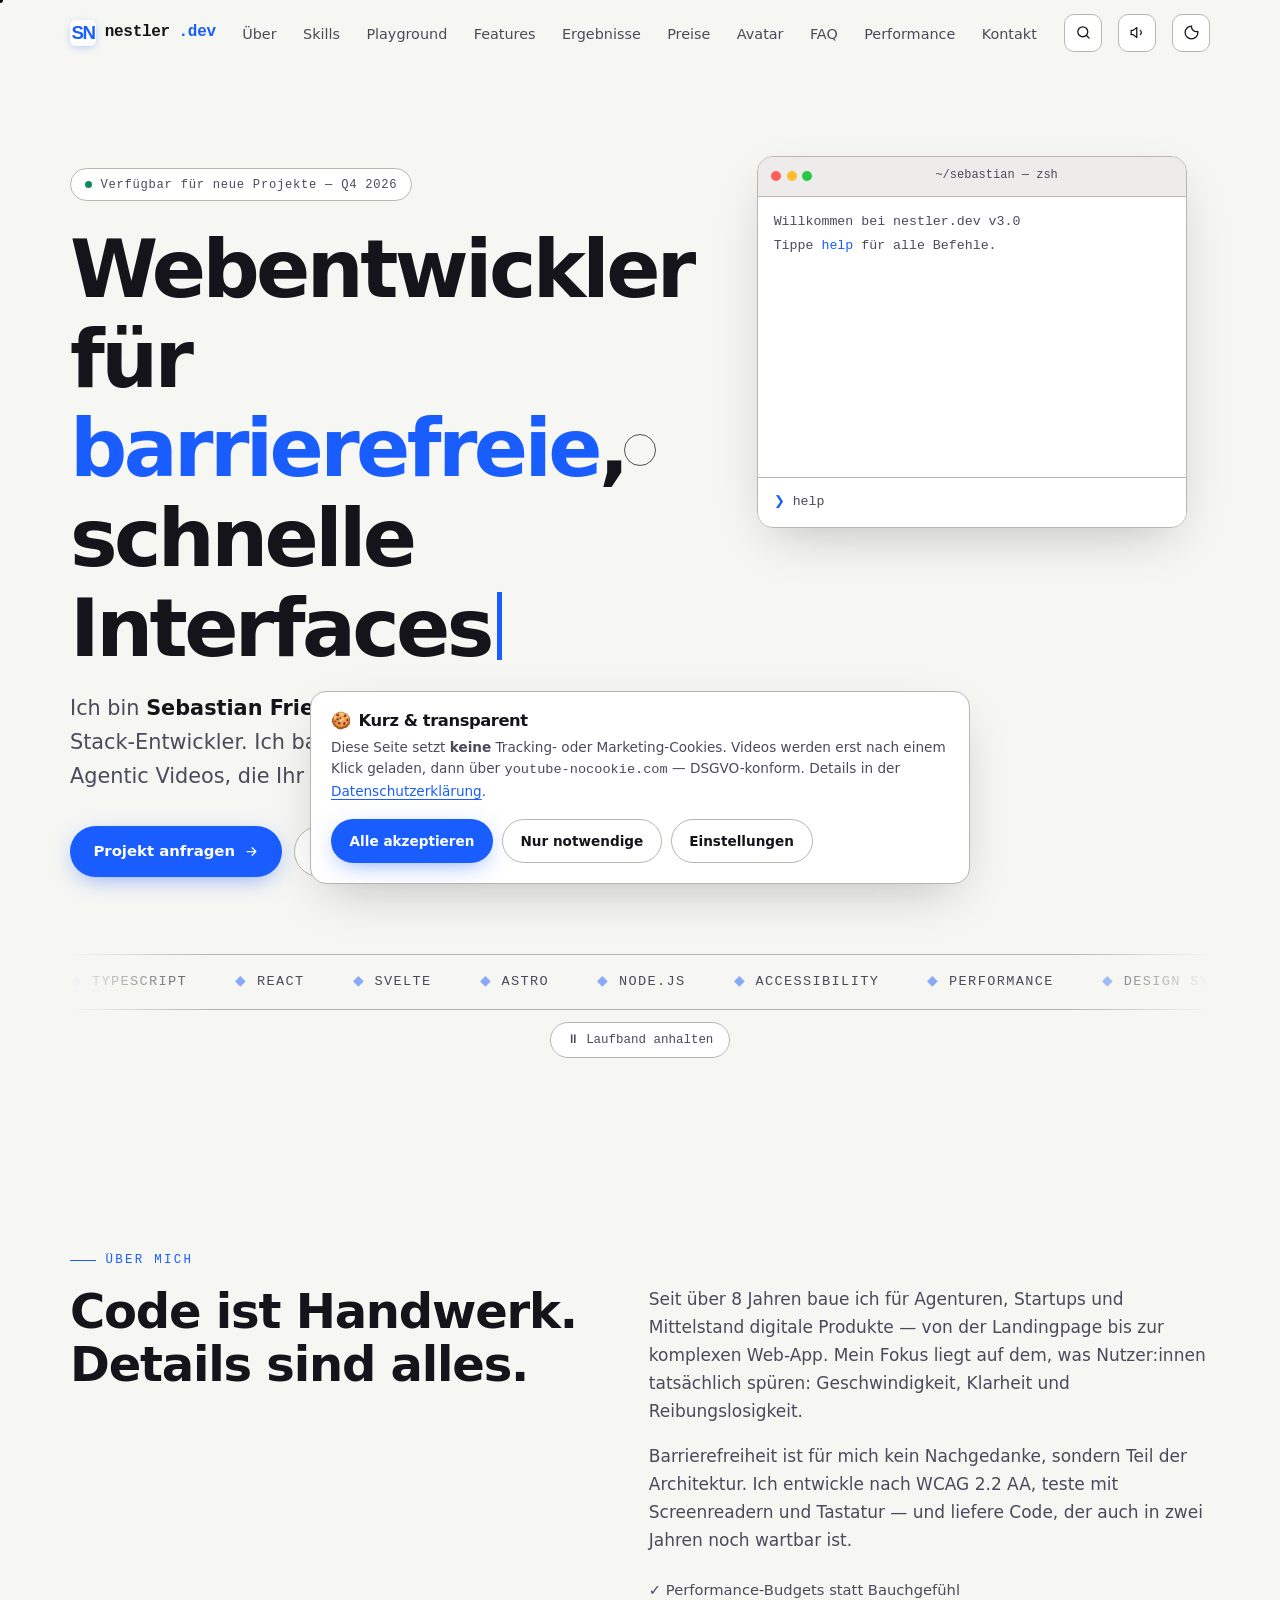
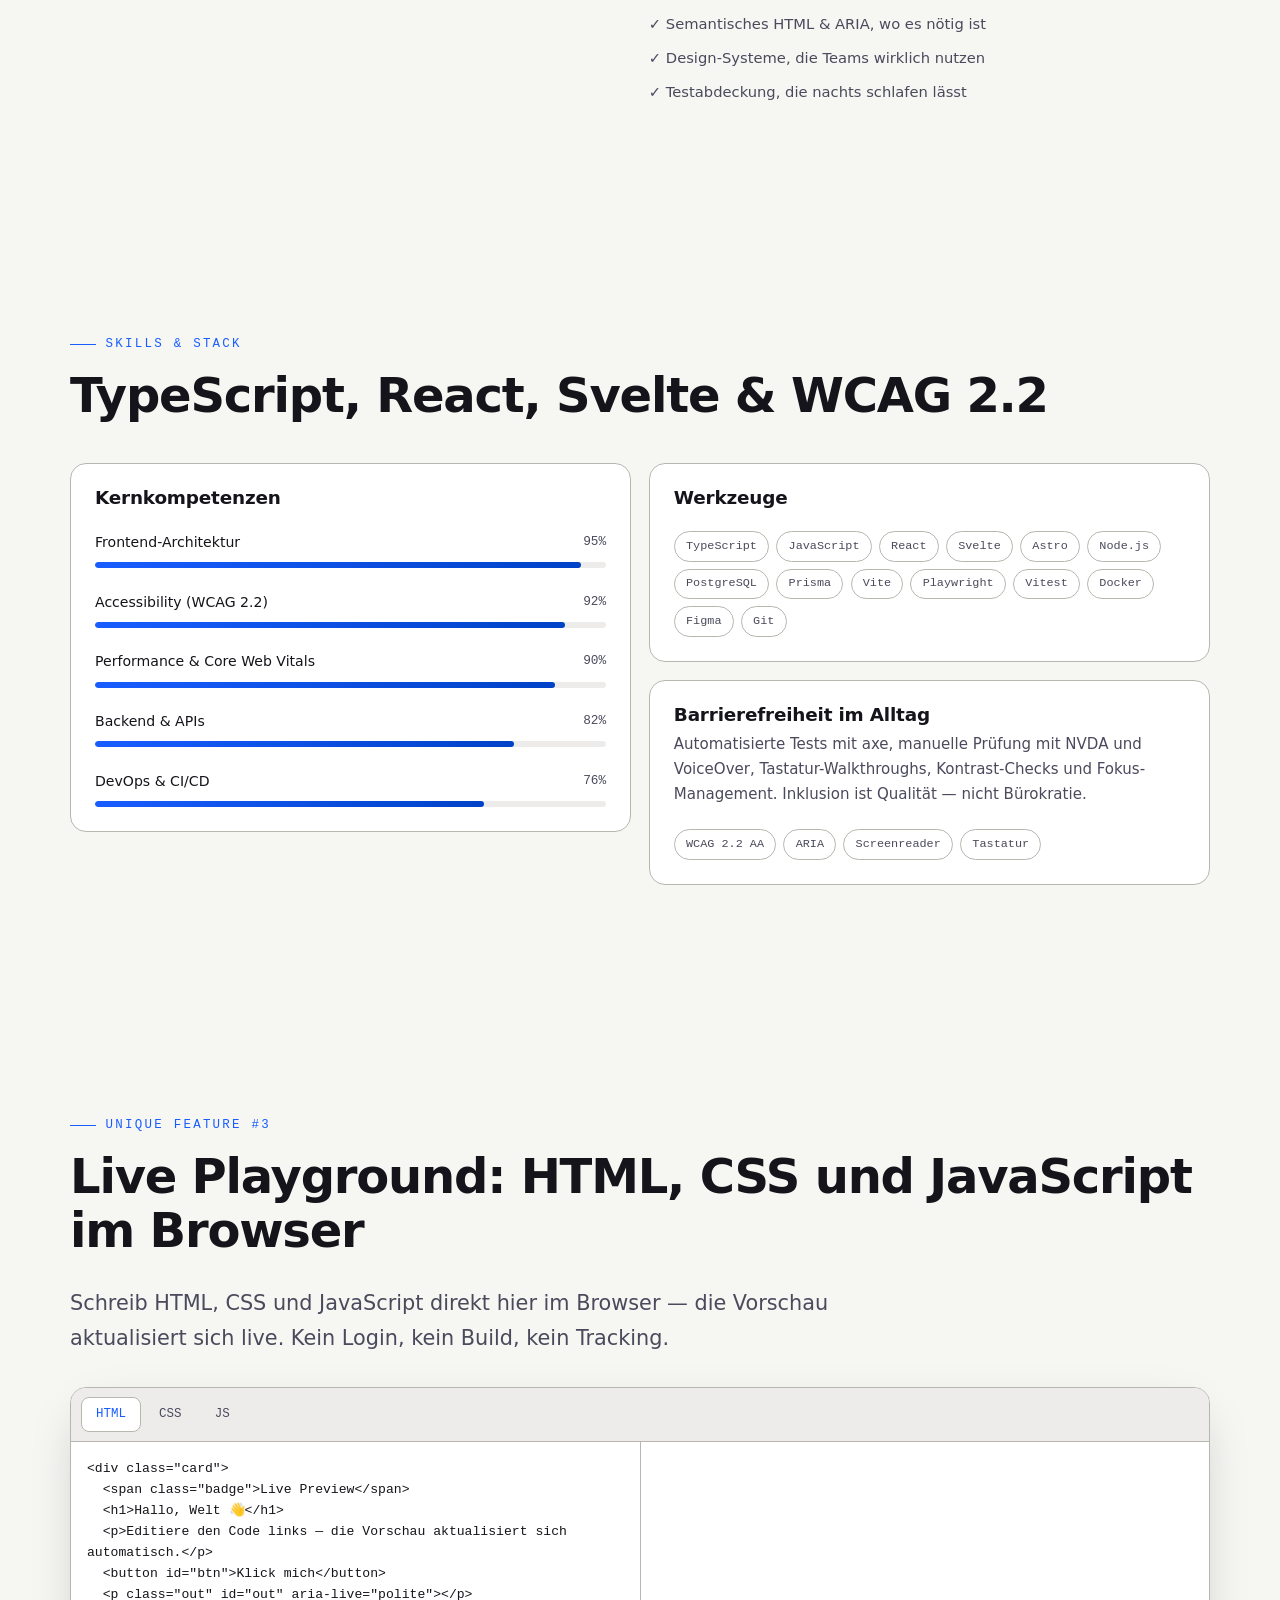
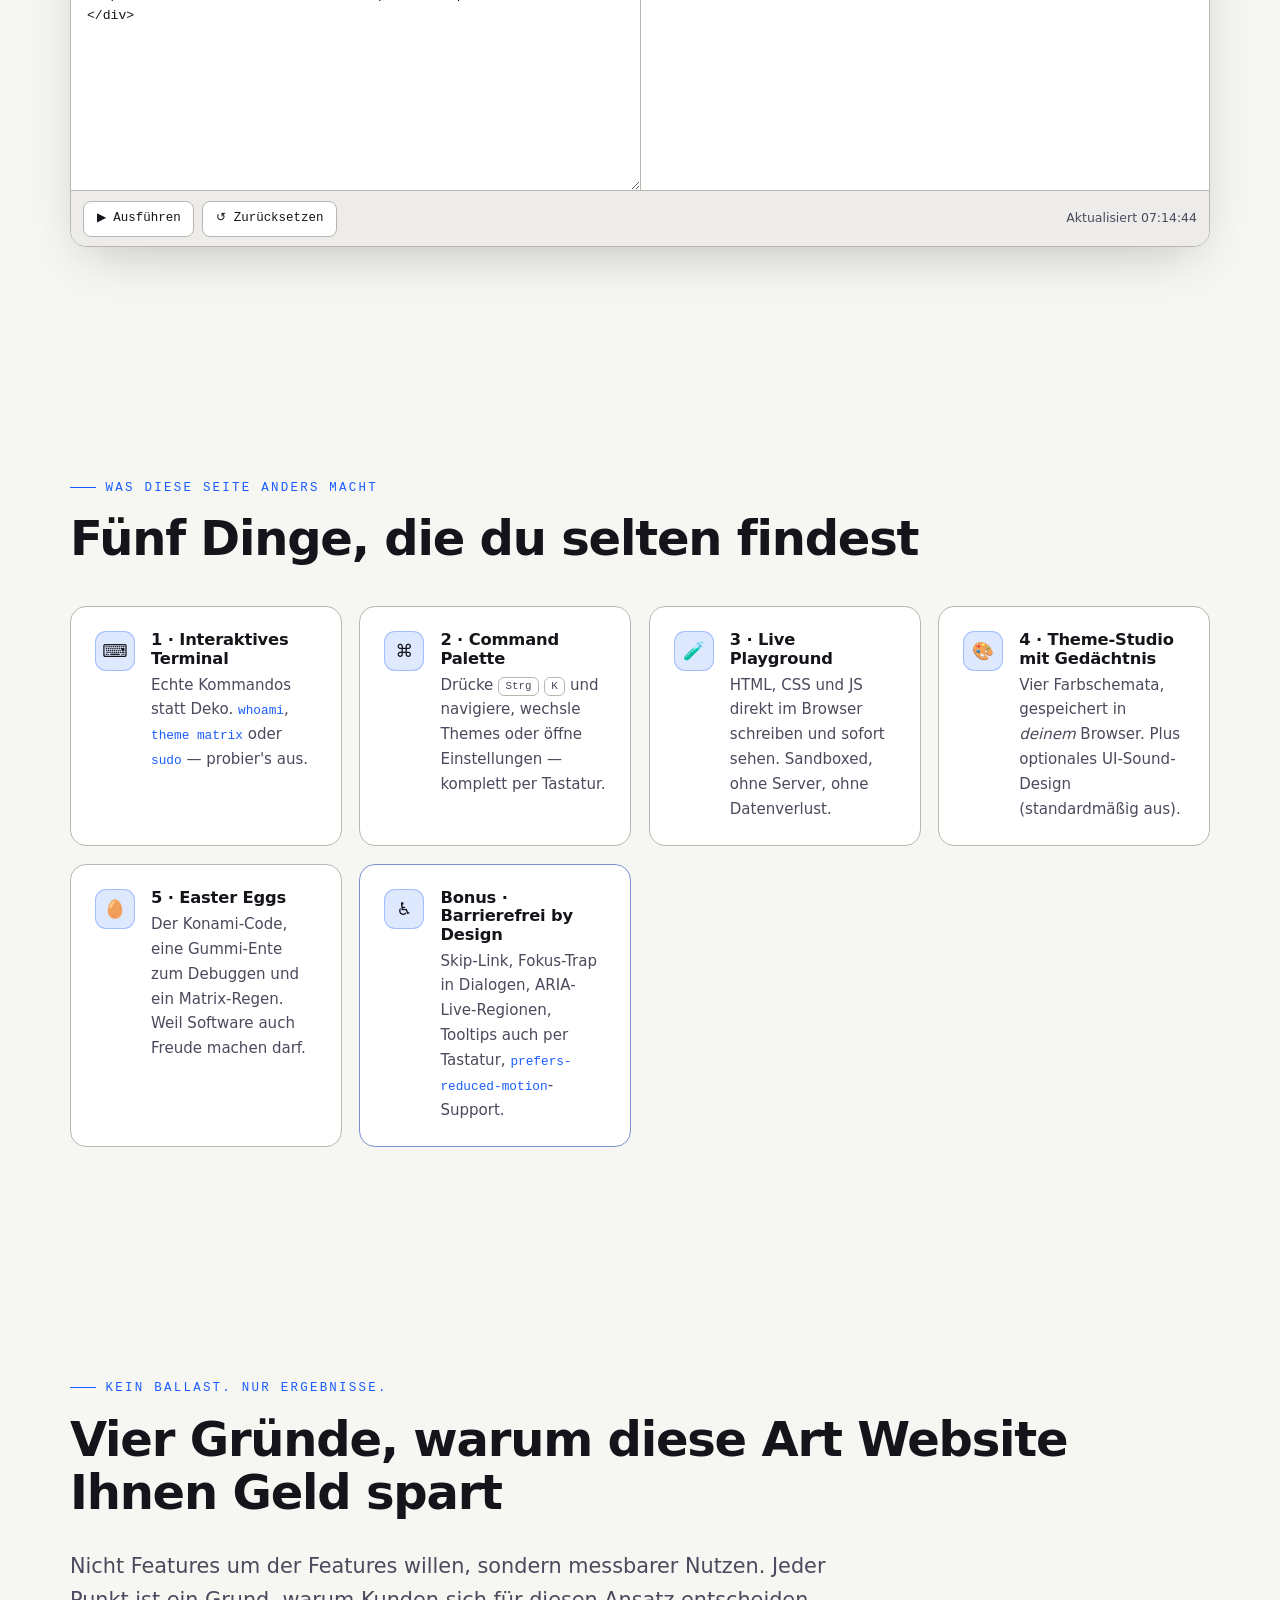
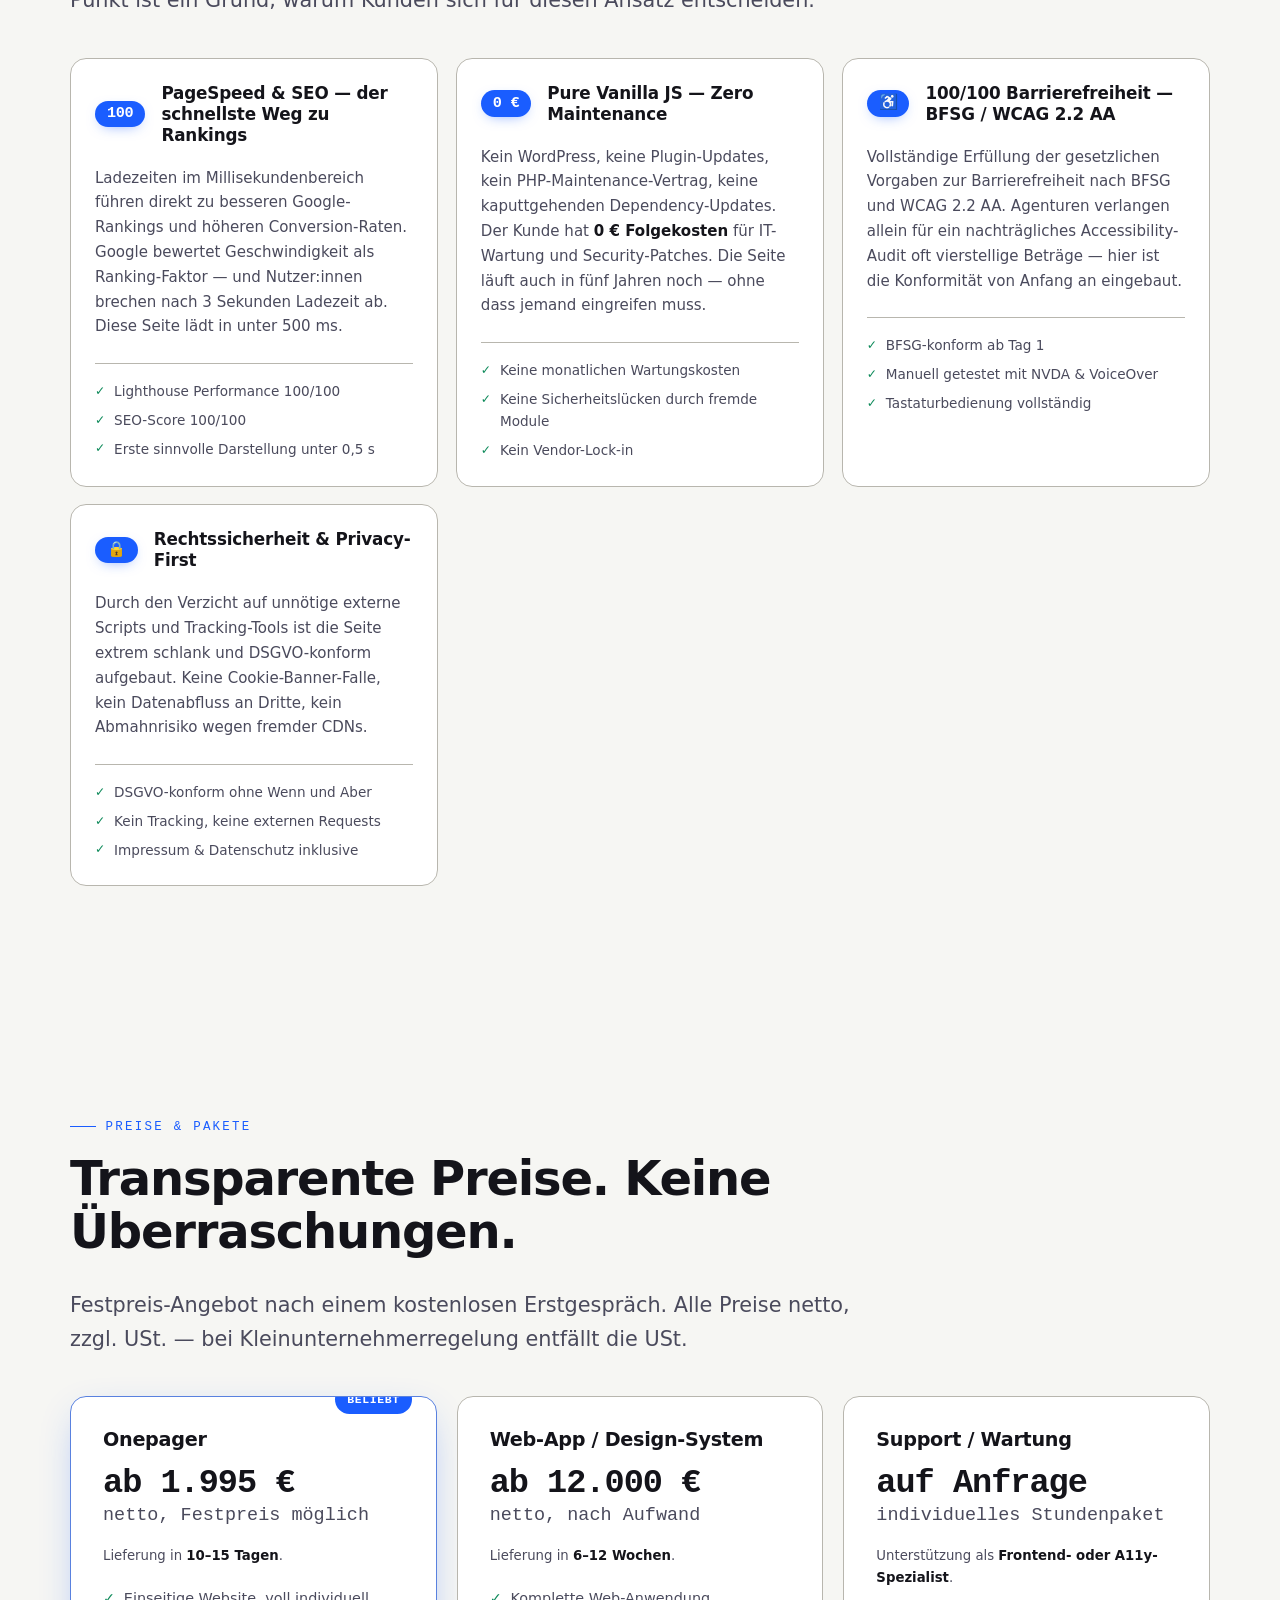
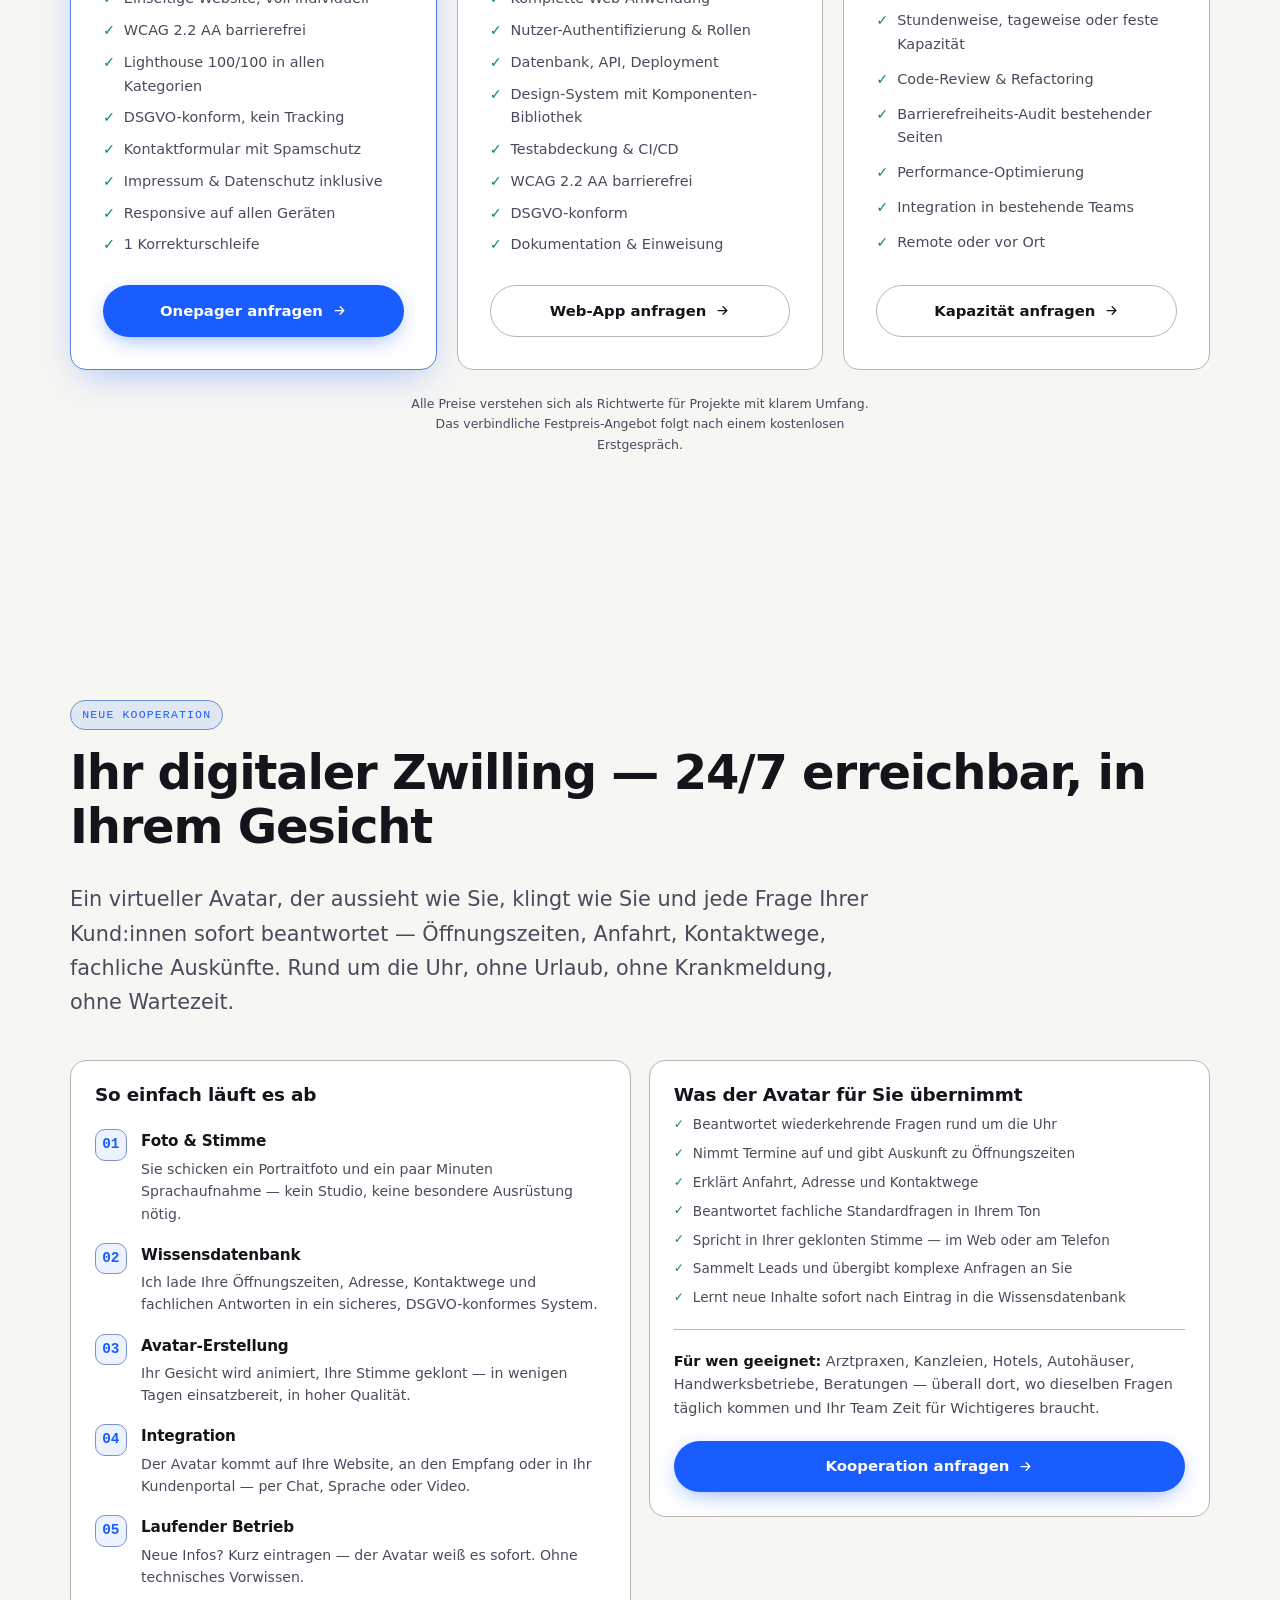
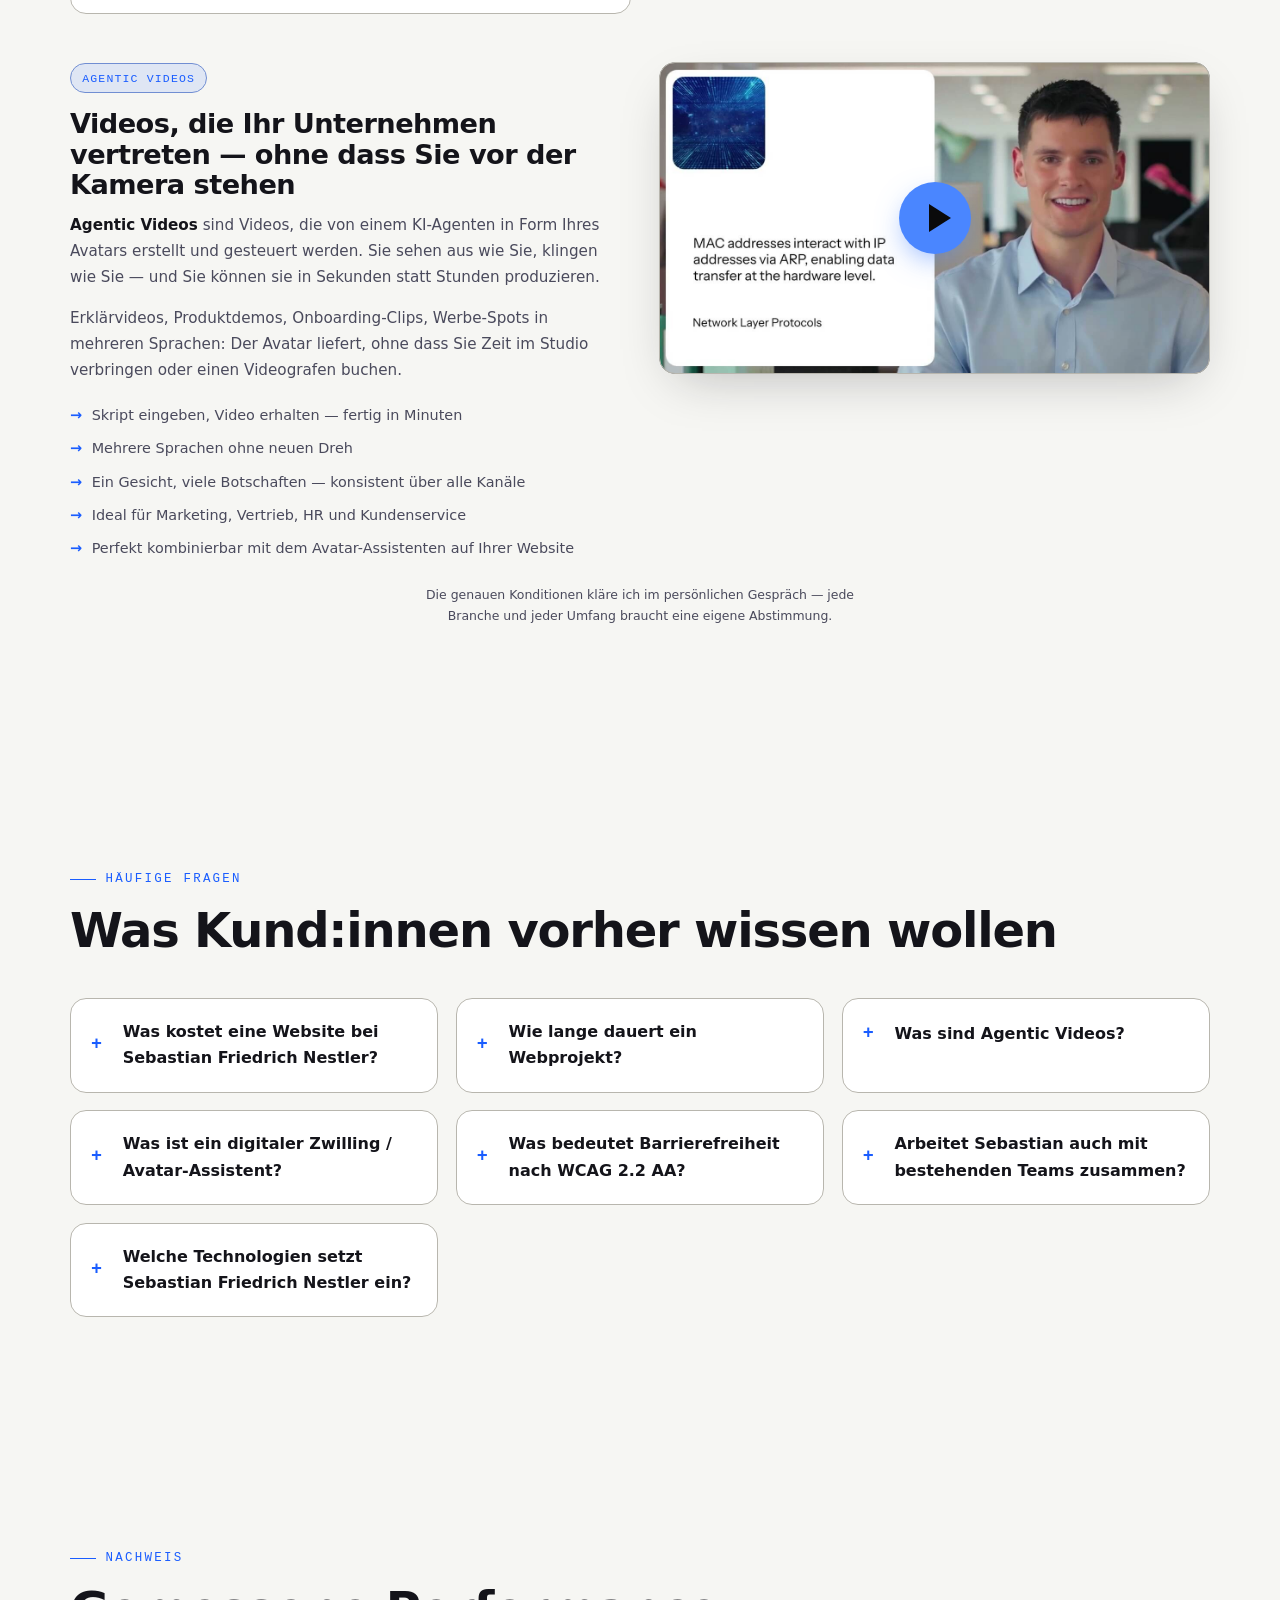
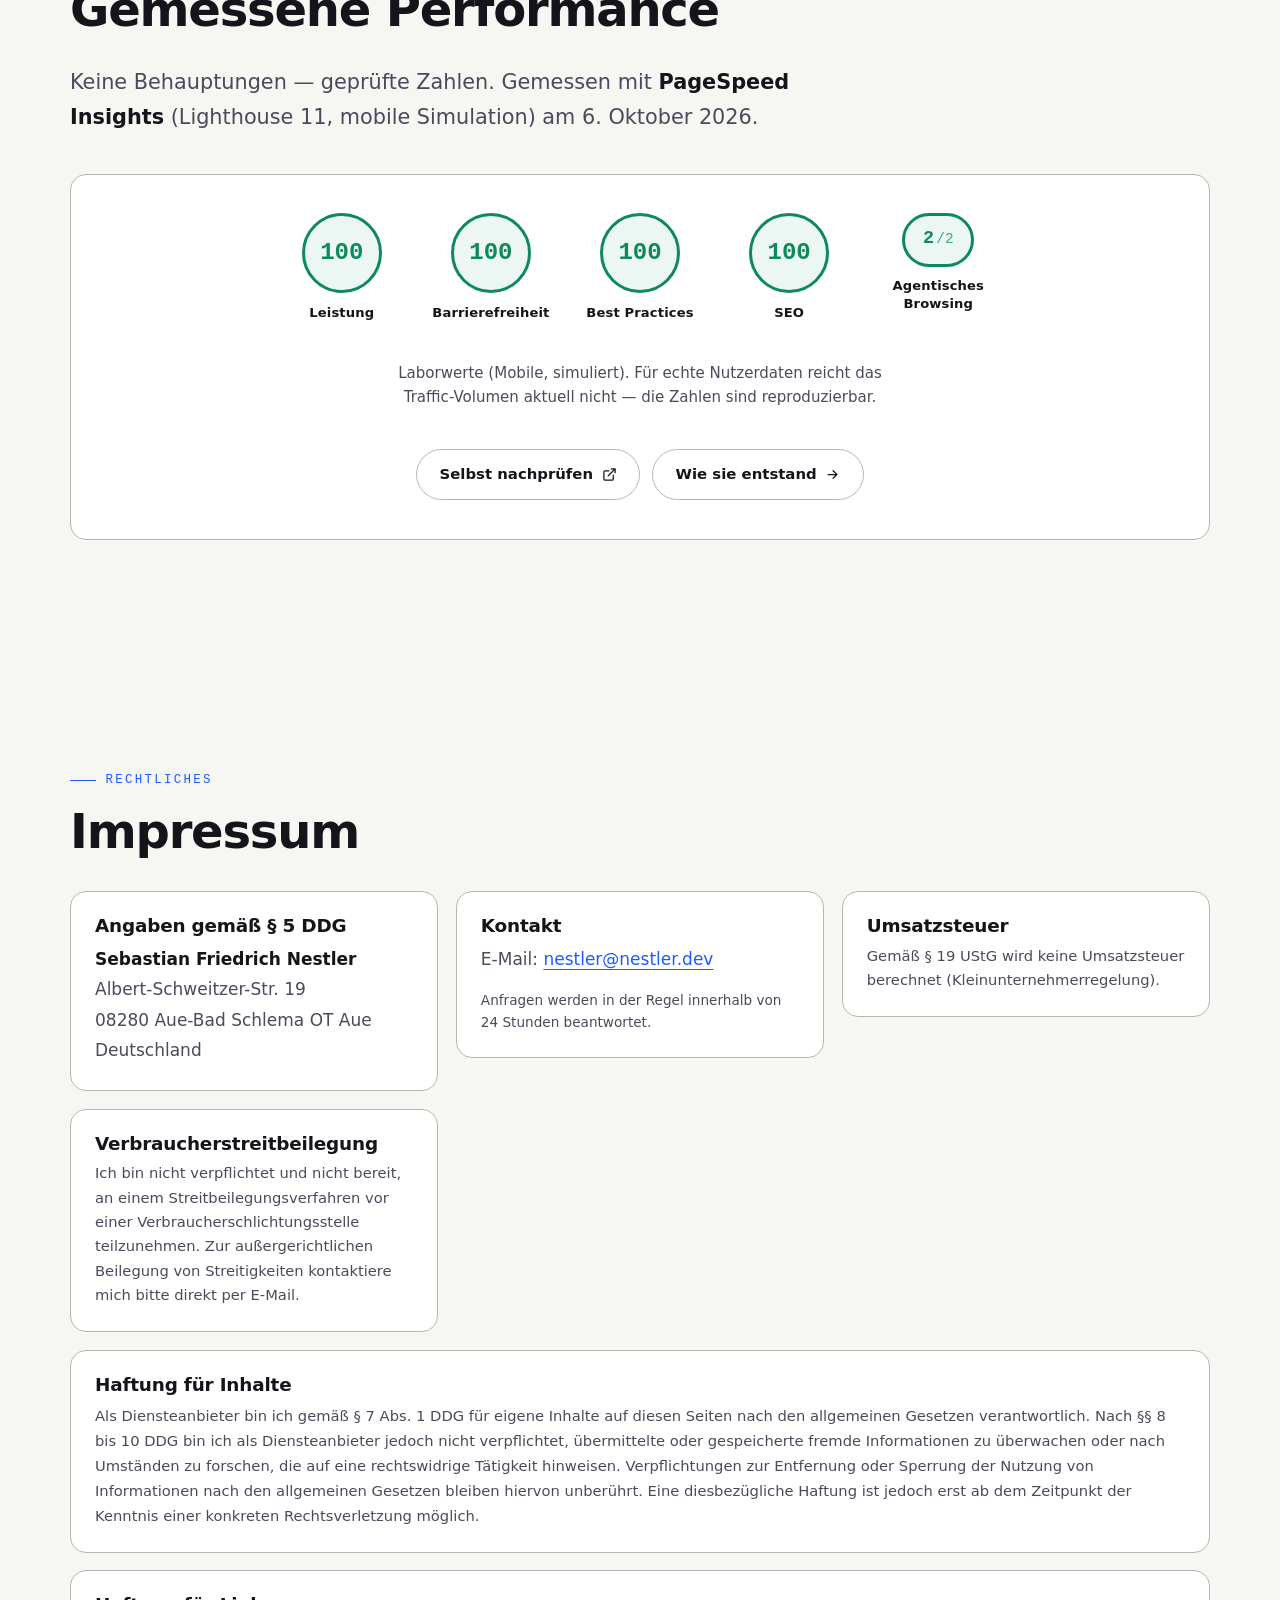
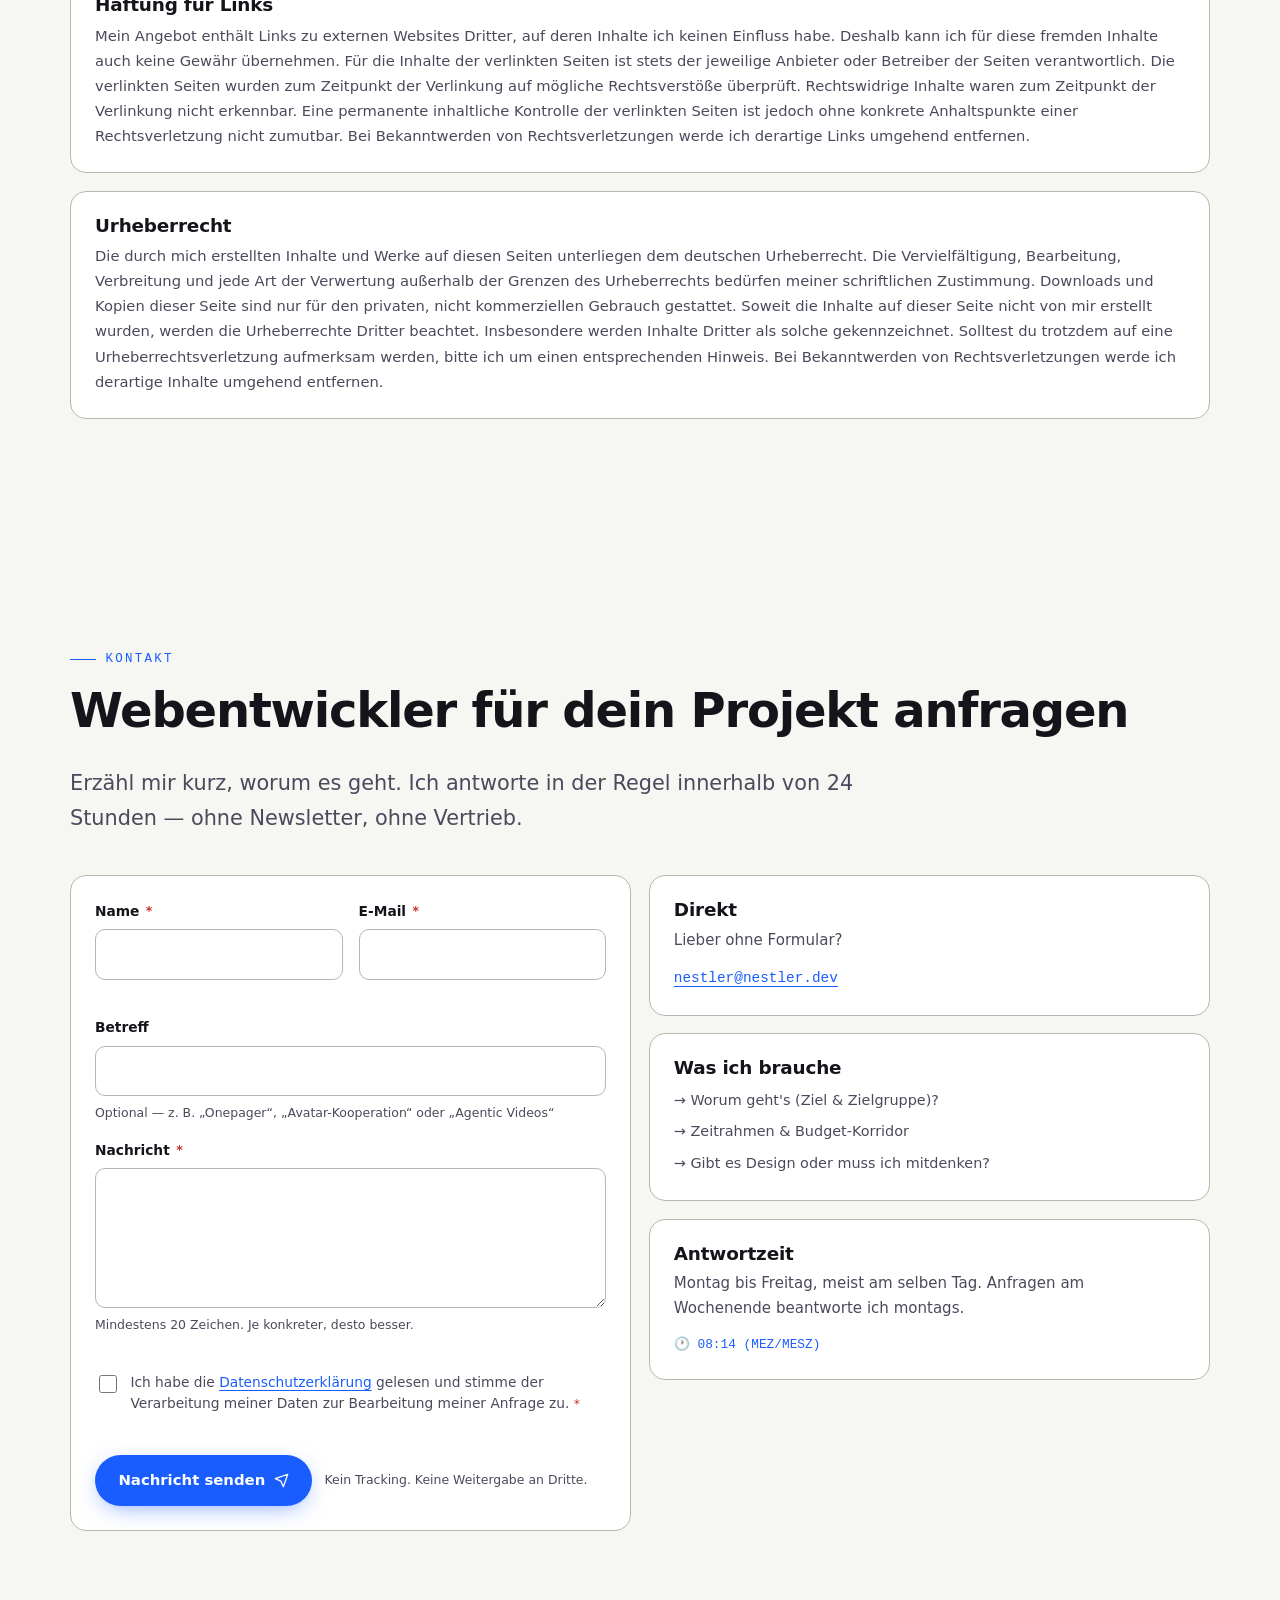
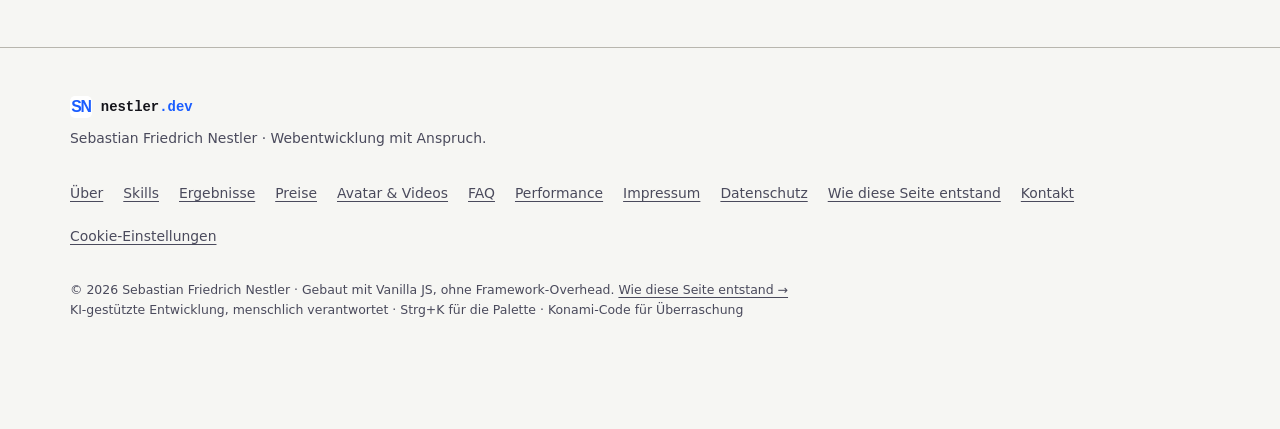
==== commit ca5fe54f: "Refine JSON-LD data and enhance video facade Updated descriptions and removed unnecessary details in" ====
--- a/index.html
+++ b/index.html
@@ -61,7 +61,7 @@
       "url": "https://sebastian-nestler.github.io/",
       "email": "nestler@nestler.dev",
       "jobTitle": "Webentwickler & Full-Stack Developer",
-      "description": "Freelance Webentwickler für barrierefreie, schnelle Interfaces und Agentic Videos. Spezialisiert auf TypeScript, React, Svelte und WCAG 2.2 AA.",
+      "description": "Freelance Webentwickler für barrierefreie, schnelle Interfaces und Agentic Videos.",
       "address": {
         "@type": "PostalAddress",
         "streetAddress": "Albert-Schweitzer-Str. 19",
@@ -70,23 +70,8 @@
         "addressRegion": "Sachsen",
         "addressCountry": "DE"
       },
-      "knowsAbout": [
-        "Webentwicklung",
-        "Frontend-Architektur",
-        "Barrierefreiheit",
-        "WCAG 2.2",
-        "TypeScript",
-        "React",
-        "Svelte",
-        "Astro",
-        "Node.js",
-        "Core Web Vitals",
-        "Agentic Videos",
-        "KI-Avatare"
-      ],
-      "sameAs": [
-        "https://github.com/Sebastian-Nestler"
-      ]
+      "knowsAbout": ["Webentwicklung","Frontend-Architektur","Barrierefreiheit","WCAG 2.2","TypeScript","React","Svelte","Astro","Node.js","Core Web Vitals","Agentic Videos","KI-Avatare"],
+      "sameAs": ["https://github.com/Sebastian-Nestler"]
     },
     {
       "@type": "WebSite",
@@ -102,7 +87,7 @@
       "name": "Nestler Webentwicklung",
       "url": "https://sebastian-nestler.github.io/",
       "image": "https://sebastian-nestler.github.io/og-image.png",
-      "description": "Freelance Webentwicklung: barrierefreie Onepager, Web-Apps, Design-Systeme, Performance-Optimierung, virtuelle Avatar-Assistenten und Agentic Videos.",
+      "description": "Freelance Webentwicklung: barrierefreie Onepager, Web-Apps, Design-Systeme, virtuelle Avatar-Assistenten und Agentic Videos.",
       "provider": { "@id": "https://sebastian-nestler.github.io/#person" },
       "address": {
         "@type": "PostalAddress",
@@ -111,53 +96,16 @@
         "addressLocality": "Aue-Bad Schlema",
         "addressCountry": "DE"
       },
-      "areaServed": {
-        "@type": "Country",
-        "name": "Deutschland"
-      },
-      "serviceType": [
-        "Webentwicklung",
-        "Frontend-Entwicklung",
-        "Barrierefreiheits-Audit",
-        "Performance-Optimierung",
-        "Design-System-Entwicklung",
-        "Digitaler Zwilling",
-        "Avatar-Assistent",
-        "KI-Chatbot",
-        "Agentic Videos"
-      ],
+      "areaServed": { "@type": "Country", "name": "Deutschland" },
+      "serviceType": ["Webentwicklung","Frontend-Entwicklung","Barrierefreiheits-Audit","Performance-Optimierung","Design-System-Entwicklung","Digitaler Zwilling","Avatar-Assistent","KI-Chatbot","Agentic Videos"],
       "priceRange": "€€",
       "hasOfferCatalog": {
         "@type": "OfferCatalog",
         "name": "Leistungen",
         "itemListElement": [
-          {
-            "@type": "Offer",
-            "name": "Onepager",
-            "description": "Einseitige Website, barrierefrei, DSGVO-konform, Lighthouse 100/100. Lieferung in 10–15 Tagen.",
-            "priceSpecification": {
-              "@type": "PriceSpecification",
-              "price": "1995",
-              "priceCurrency": "EUR",
-              "valueAddedTaxIncluded": false
-            }
-          },
-          {
-            "@type": "Offer",
-            "name": "Web-Apps & Design-Systeme",
-            "description": "Komplexe Web-Anwendungen und Design-Systeme. Lieferung in 6–12 Wochen.",
-            "priceSpecification": {
-              "@type": "PriceSpecification",
-              "price": "12000",
-              "priceCurrency": "EUR",
-              "valueAddedTaxIncluded": false
-            }
-          },
-          {
-            "@type": "Offer",
-            "name": "Digitaler Zwilling / Avatar-Assistent & Agentic Videos",
-            "description": "Virtueller Avatar in Ihrem Gesicht und mit Ihrer Stimme, 24/7 erreichbar, plus Agentic Videos für Marketing und Vertrieb."
-          }
+          { "@type": "Offer", "name": "Onepager", "description": "Einseitige Website, barrierefrei, DSGVO-konform, Lighthouse 100/100. Lieferung in 10–15 Tagen.", "priceSpecification": { "@type": "PriceSpecification", "price": "1995", "priceCurrency": "EUR", "valueAddedTaxIncluded": false } },
+          { "@type": "Offer", "name": "Web-Apps & Design-Systeme", "description": "Komplexe Web-Anwendungen und Design-Systeme. Lieferung in 6–12 Wochen.", "priceSpecification": { "@type": "PriceSpecification", "price": "12000", "priceCurrency": "EUR", "valueAddedTaxIncluded": false } },
+          { "@type": "Offer", "name": "Digitaler Zwilling / Avatar-Assistent & Agentic Videos", "description": "Virtueller Avatar in Ihrem Gesicht und mit Ihrer Stimme, 24/7 erreichbar, plus Agentic Videos für Marketing und Vertrieb." }
         ]
       }
     },
@@ -179,62 +127,13 @@
       "@type": "FAQPage",
       "@id": "https://sebastian-nestler.github.io/#faq",
       "mainEntity": [
-        {
-          "@type": "Question",
-          "name": "Was kostet eine Website bei Sebastian Friedrich Nestler?",
-          "acceptedAnswer": {
-            "@type": "Answer",
-            "text": "Ein Onepager startet bei 1.995 € und wird in 10 bis 15 Tagen geliefert. Web-Apps und Design-Systeme beginnen bei 12.000 €. Ein Festpreis-Angebot gibt es nach einem kostenlosen Erstgespräch."
-          }
-        },
-        {
-          "@type": "Question",
-          "name": "Wie lange dauert ein Webprojekt?",
-          "acceptedAnswer": {
-            "@type": "Answer",
-            "text": "Einen Onepager liefern wir typischerweise in 10 bis 15 Tagen. Komplexere Web-Apps oder Design-Systeme dauern 6 bis 12 Wochen. Der genaue Zeitplan wird im Kickoff verbindlich festgelegt."
-          }
-        },
-        {
-          "@type": "Question",
-          "name": "Was sind Agentic Videos?",
-          "acceptedAnswer": {
-            "@type": "Answer",
-            "text": "Agentic Videos sind Videos, die von KI-Agenten in Form eines virtuellen Avatars erstellt und gesteuert werden. Sie sehen aus und klingen wie eine echte Person und können im Marketing, Vertrieb und Kundenservice eingesetzt werden — für Erklärvideos, Produktdemos oder 24/7-Kundenkommunikation."
-          }
-        },
-        {
-          "@type": "Question",
-          "name": "Was ist ein digitaler Zwilling / Avatar-Assistent?",
-          "acceptedAnswer": {
-            "@type": "Answer",
-            "text": "Ein virtueller Avatar, der wie Sie aussieht, in Ihrer geklonten Stimme spricht und rund um die Uhr Fragen von Kund:innen beantwortet — zu Öffnungszeiten, Anfahrt, Kontakt und fachlichen Themen. Sie liefern ein Foto und Sprachaufnahmen, wir übernehmen Erstellung, Integration und Wissensdatenbank."
-          }
-        },
-        {
-          "@type": "Question",
-          "name": "Was bedeutet Barrierefreiheit nach WCAG 2.2 AA?",
-          "acceptedAnswer": {
-            "@type": "Answer",
-            "text": "WCAG 2.2 AA ist der international anerkannte Standard für barrierefreie Websites. Er stellt sicher, dass Menschen mit Seh-, Hör-, motorischen oder kognitiven Einschränkungen die Seite nutzen können. Sebastian entwickelt jede Seite direkt nach diesem Standard."
-          }
-        },
-        {
-          "@type": "Question",
-          "name": "Arbeitet Sebastian auch mit bestehenden Teams zusammen?",
-          "acceptedAnswer": {
-            "@type": "Answer",
-            "text": "Ja. Neben kompletten Projekten gibt es Unterstützung als Frontend- oder Accessibility-Spezialist für bestehende Teams — stundenweise, tageweise oder als feste Kapazität."
-          }
-        },
-        {
-          "@type": "Question",
-          "name": "Welche Technologien setzt Sebastian Friedrich Nestler ein?",
-          "acceptedAnswer": {
-            "@type": "Answer",
-            "text": "Hauptsächlich TypeScript, React, Svelte und Astro im Frontend, Node.js und PostgreSQL im Backend. Tools wie Vite, Playwright, Vitest und Docker gehören zum Standard-Setup."
-          }
-        }
+        { "@type": "Question", "name": "Was kostet eine Website bei Sebastian Friedrich Nestler?", "acceptedAnswer": { "@type": "Answer", "text": "Ein Onepager startet bei 1.995 € und wird in 10 bis 15 Tagen geliefert. Web-Apps und Design-Systeme beginnen bei 12.000 €. Ein Festpreis-Angebot gibt es nach einem kostenlosen Erstgespräch." } },
+        { "@type": "Question", "name": "Wie lange dauert ein Webprojekt?", "acceptedAnswer": { "@type": "Answer", "text": "Einen Onepager liefern wir typischerweise in 10 bis 15 Tagen. Komplexere Web-Apps oder Design-Systeme dauern 6 bis 12 Wochen. Der genaue Zeitplan wird im Kickoff verbindlich festgelegt." } },
+        { "@type": "Question", "name": "Was sind Agentic Videos?", "acceptedAnswer": { "@type": "Answer", "text": "Agentic Videos sind Videos, die von KI-Agenten in Form eines virtuellen Avatars erstellt und gesteuert werden. Sie sehen aus und klingen wie eine echte Person und können im Marketing, Vertrieb und Kundenservice eingesetzt werden — für Erklärvideos, Produktdemos oder 24/7-Kundenkommunikation." } },
+        { "@type": "Question", "name": "Was ist ein digitaler Zwilling / Avatar-Assistent?", "acceptedAnswer": { "@type": "Answer", "text": "Ein virtueller Avatar, der wie Sie aussieht, in Ihrer geklonten Stimme spricht und rund um die Uhr Fragen von Kund:innen beantwortet — zu Öffnungszeiten, Anfahrt, Kontakt und fachlichen Themen. Sie liefern ein Foto und Sprachaufnahmen, wir übernehmen Erstellung, Integration und Wissensdatenbank." } },
+        { "@type": "Question", "name": "Was bedeutet Barrierefreiheit nach WCAG 2.2 AA?", "acceptedAnswer": { "@type": "Answer", "text": "WCAG 2.2 AA ist der international anerkannte Standard für barrierefreie Websites. Er stellt sicher, dass Menschen mit Seh-, Hör-, motorischen oder kognitiven Einschränkungen die Seite nutzen können. Sebastian entwickelt jede Seite direkt nach diesem Standard." } },
+        { "@type": "Question", "name": "Arbeitet Sebastian auch mit bestehenden Teams zusammen?", "acceptedAnswer": { "@type": "Answer", "text": "Ja. Neben kompletten Projekten gibt es Unterstützung als Frontend- oder Accessibility-Spezialist für bestehende Teams — stundenweise, tageweise oder als feste Kapazität." } },
+        { "@type": "Question", "name": "Welche Technologien setzt Sebastian Friedrich Nestler ein?", "acceptedAnswer": { "@type": "Answer", "text": "Hauptsächlich TypeScript, React, Svelte und Astro im Frontend, Node.js und PostgreSQL im Backend. Tools wie Vite, Playwright, Vitest und Docker gehören zum Standard-Setup." } }
       ]
     }
   ]
@@ -473,7 +372,7 @@
 .feature h3{margin-bottom:.3rem;font-size:1.02rem}
 
 /* ============================================================
-   9. KEIN BALLAST — Value Cards
+   9. VALUE CARDS
    ============================================================ */
 .value-card{display:flex;flex-direction:column;gap:1rem;height:100%}
 .value-head{display:flex;align-items:center;gap:1rem;margin-bottom:.25rem}
@@ -512,45 +411,112 @@
 /* ============================================================
    12. AGENTIC VIDEO
    ============================================================ */
-.agentic-promo{display:grid;grid-template-columns:1fr 1fr;gap:clamp(1.5rem,3vw,2.5rem);margin-top:3rem;align-items:start}
-@media (max-width:860px){.agentic-promo{grid-template-columns:1fr}}
-.agentic-promo__text h3{font-size:clamp(1.3rem,1.1rem + 1vw,1.7rem);letter-spacing:-.02em;margin:0 0 .75rem}
-.agentic-promo__text p{color:var(--muted);font-size:.95rem;line-height:1.7;margin:0 0 1rem}
-.agentic-promo__list{list-style:none;padding:0;margin:1.25rem 0 0;display:grid;gap:.6rem;font-size:.9rem;color:var(--muted)}
-.agentic-promo__list li{display:flex;gap:.6rem;align-items:flex-start}
-.agentic-promo__list li::before{content:"→";color:var(--accent);font-weight:800;flex:none}
-
-/* Video Facade — DSGVO-konform Click-to-Load */
+.agentic-promo{
+  display:grid;
+  grid-template-columns:1fr 1fr;
+  gap:clamp(1.5rem,3vw,2.5rem);
+  margin-top:3rem;
+  align-items:start;
+}
+@media (max-width:860px){
+  .agentic-promo{grid-template-columns:1fr}
+}
+.agentic-promo__text h3{
+  font-size:clamp(1.3rem,1.1rem + 1vw,1.7rem);
+  letter-spacing:-.02em;
+  margin:0 0 .75rem;
+}
+.agentic-promo__text p{
+  color:var(--muted);
+  font-size:.95rem;
+  line-height:1.7;
+  margin:0 0 1rem;
+}
+.agentic-promo__list{
+  list-style:none;
+  padding:0;
+  margin:1.25rem 0 0;
+  display:grid;
+  gap:.6rem;
+  font-size:.9rem;
+  color:var(--muted);
+}
+.agentic-promo__list li{
+  display:flex;
+  gap:.6rem;
+  align-items:flex-start;
+}
+.agentic-promo__list li::before{
+  content:"→";
+  color:var(--accent);
+  font-weight:800;
+  flex:none;
+}
+
+/* Video Facade — robusteste Variante mit background-image */
 .video-facade{
+  display:block;
   position:relative;
   width:100%;
-  aspect-ratio:16 / 9;
-  min-height:220px; /* Fallback für Browser ohne aspect-ratio */
+  padding-bottom:56.25%; /* 16:9 Seitenverhältnis */
+  height:0;
   border-radius:var(--radius);
   overflow:hidden;
   border:1px solid var(--border);
-  background:var(--surface-2);
+  background-color:#1b1b21;
+  background-image:url('/assets/agentic-video-thumb.jpg');
+  background-size:cover;
+  background-position:center center;
+  background-repeat:no-repeat;
   box-shadow:var(--shadow);
+  text-decoration:none;
   cursor:pointer;
   transition:transform .3s cubic-bezier(.2, .8, .2, 1),border-color .3s;
 }
-.video-facade:hover{transform:translateY(-3px);border-color:color-mix(in srgb,var(--accent) 50%,var(--border))}
-.video-facade__button{all:unset;display:block;width:100%;height:100%;position:relative;cursor:pointer}
-.video-facade__thumb{width:100%;height:100%;object-fit:cover;display:block;transition:opacity .4s ease,transform .5s cubic-bezier(.2,.8,.2,1)}
-.video-facade:hover .video-facade__thumb{transform:scale(1.03)}
+.video-facade:hover{
+  transform:translateY(-3px);
+  border-color:color-mix(in srgb,var(--accent) 50%,var(--border));
+}
 .video-facade__play{
-  position:absolute;top:50%;left:50%;transform:translate(-50%,-50%);
-  width:72px;height:72px;
-  background:#4a86ff;color:#0a0a0b;
-  border-radius:50%;display:grid;place-items:center;
+  position:absolute;
+  top:50%;
+  left:50%;
+  transform:translate(-50%,-50%);
+  width:72px;
+  height:72px;
+  background:#4a86ff;
+  color:#0a0a0b;
+  border-radius:50%;
+  display:flex;
+  align-items:center;
+  justify-content:center;
+  box-shadow:0 10px 30px -8px rgba(74,134,255,.7);
   transition:transform .25s cubic-bezier(.2, .8, .2, 1),background .25s;
-  box-shadow:0 10px 30px -8px rgba(74,134,255,.7);
-}
-.video-facade:hover .video-facade__play{transform:translate(-50%,-50%) scale(1.1);background:#00d5ff}
-.video-facade__play svg{margin-left:4px}
-.video-facade__iframe-container{position:absolute;inset:0;background:#000}
-.video-facade__iframe-container iframe{width:100%;height:100%;border:0;display:block}
-.video-facade__button:focus-visible{outline:3px solid #4a86ff;outline-offset:-3px;border-radius:var(--radius)}
+  z-index:2;
+}
+.video-facade:hover .video-facade__play{
+  transform:translate(-50%,-50%) scale(1.1);
+  background:#00d5ff;
+}
+.video-facade__play svg{
+  margin-left:4px;
+  width:48px;
+  height:48px;
+}
+.video-facade iframe{
+  position:absolute;
+  inset:0;
+  width:100%;
+  height:100%;
+  border:0;
+  display:block;
+  background:#000;
+}
+.video-facade:focus-visible{
+  outline:3px solid var(--accent);
+  outline-offset:-3px;
+  border-radius:var(--radius);
+}
 
 /* ============================================================
    13. FAQ
@@ -984,7 +950,8 @@
       </div>
     </div>
 
-    <div class="agentic-promo reveal">
+    <!-- AGENTIC VIDEOS — ohne reveal-Klasse, damit immer sichtbar -->
+    <div class="agentic-promo">
       <div class="agentic-promo__text">
         <span class="avatar-badge" aria-hidden="true">Agentic Videos</span>
         <h3>Videos, die Ihr Unternehmen vertreten — ohne dass Sie vor der Kamera stehen</h3>
@@ -999,21 +966,15 @@
         </ul>
       </div>
 
-      <div class="video-facade" id="agentic-video">
-        <button type="button" class="video-facade__button" aria-label="Video abspielen: Agentic Videos für Websites">
-          <img src="/assets/agentic-video-thumb.jpg"
-               alt="Vorschaubild: Agentic Videos für Websites — Erklärvideo"
-               class="video-facade__thumb"
-               loading="lazy"
-               decoding="async"
-               width="1280" height="720"
-               onerror="console.warn('Video-Thumbnail nicht gefunden: /assets/agentic-video-thumb.jpg'); this.style.background='linear-gradient(135deg, #1b1b21, #131317)';">
-          <span class="video-facade__play" aria-hidden="true">
-            <svg viewBox="0 0 24 24" width="48" height="48"><path fill="currentColor" d="M8 5v14l11-7z"/></svg>
-          </span>
-        </button>
-        <div class="video-facade__iframe-container"></div>
-      </div>
+      <!-- Video Facade: robusteste Variante -->
+      <a href="https://www.youtube-nocookie.com/embed/ZoPidtYYCzw?autoplay=1&rel=0&modestbranding=1"
+         class="video-facade"
+         id="agentic-video"
+         aria-label="Video abspielen: Agentic Videos für Websites">
+        <span class="video-facade__play" aria-hidden="true">
+          <svg viewBox="0 0 24 24" fill="currentColor"><path d="M8 5v14l11-7z"/></svg>
+        </span>
+      </a>
     </div>
 
     <p class="hint reveal" style="margin-top:1.5rem;text-align:center;max-width:60ch;margin-inline:auto">Die genauen Konditionen kläre ich im persönlichen Gespräch — jede Branche und jeder Umfang braucht eine eigene Abstimmung.</p>
@@ -1371,25 +1332,27 @@
     else if (!e.shiftKey && document.activeElement === last) { e.preventDefault(); first.focus(); }
   }
 
-  /* VIDEO FACADE */
+  /* VIDEO FACADE — Klick → iframe */
   (function initVideoFacade() {
     const facade = document.getElementById('agentic-video');
     if (!facade) return;
-    const button = facade.querySelector('.video-facade__button');
-    const container = facade.querySelector('.video-facade__iframe-container');
     const videoId = 'ZoPidtYYCzw';
-    if (!button || !container) return;
-
-    button.addEventListener('click', () => {
+
+    facade.addEventListener('click', (e) => {
+      e.preventDefault();
       const iframe = document.createElement('iframe');
       iframe.src = `https://www.youtube-nocookie.com/embed/${videoId}?autoplay=1&rel=0&modestbranding=1`;
       iframe.title = 'Agentic Videos für Websites — Erklärvideo';
       iframe.allow = 'accelerometer; autoplay; clipboard-write; encrypted-media; gyroscope; picture-in-picture';
       iframe.allowFullscreen = true;
       iframe.loading = 'lazy';
-      container.innerHTML = '';
-      container.appendChild(iframe);
-      button.style.display = 'none';
+
+      facade.innerHTML = '';
+      facade.appendChild(iframe);
+      facade.style.backgroundImage = 'none';
+      facade.style.paddingBottom = '56.25%';
+      facade.removeAttribute('href');
+      facade.style.cursor = 'default';
       setTimeout(() => iframe.focus(), 50);
       announce('Video wird geladen');
     });
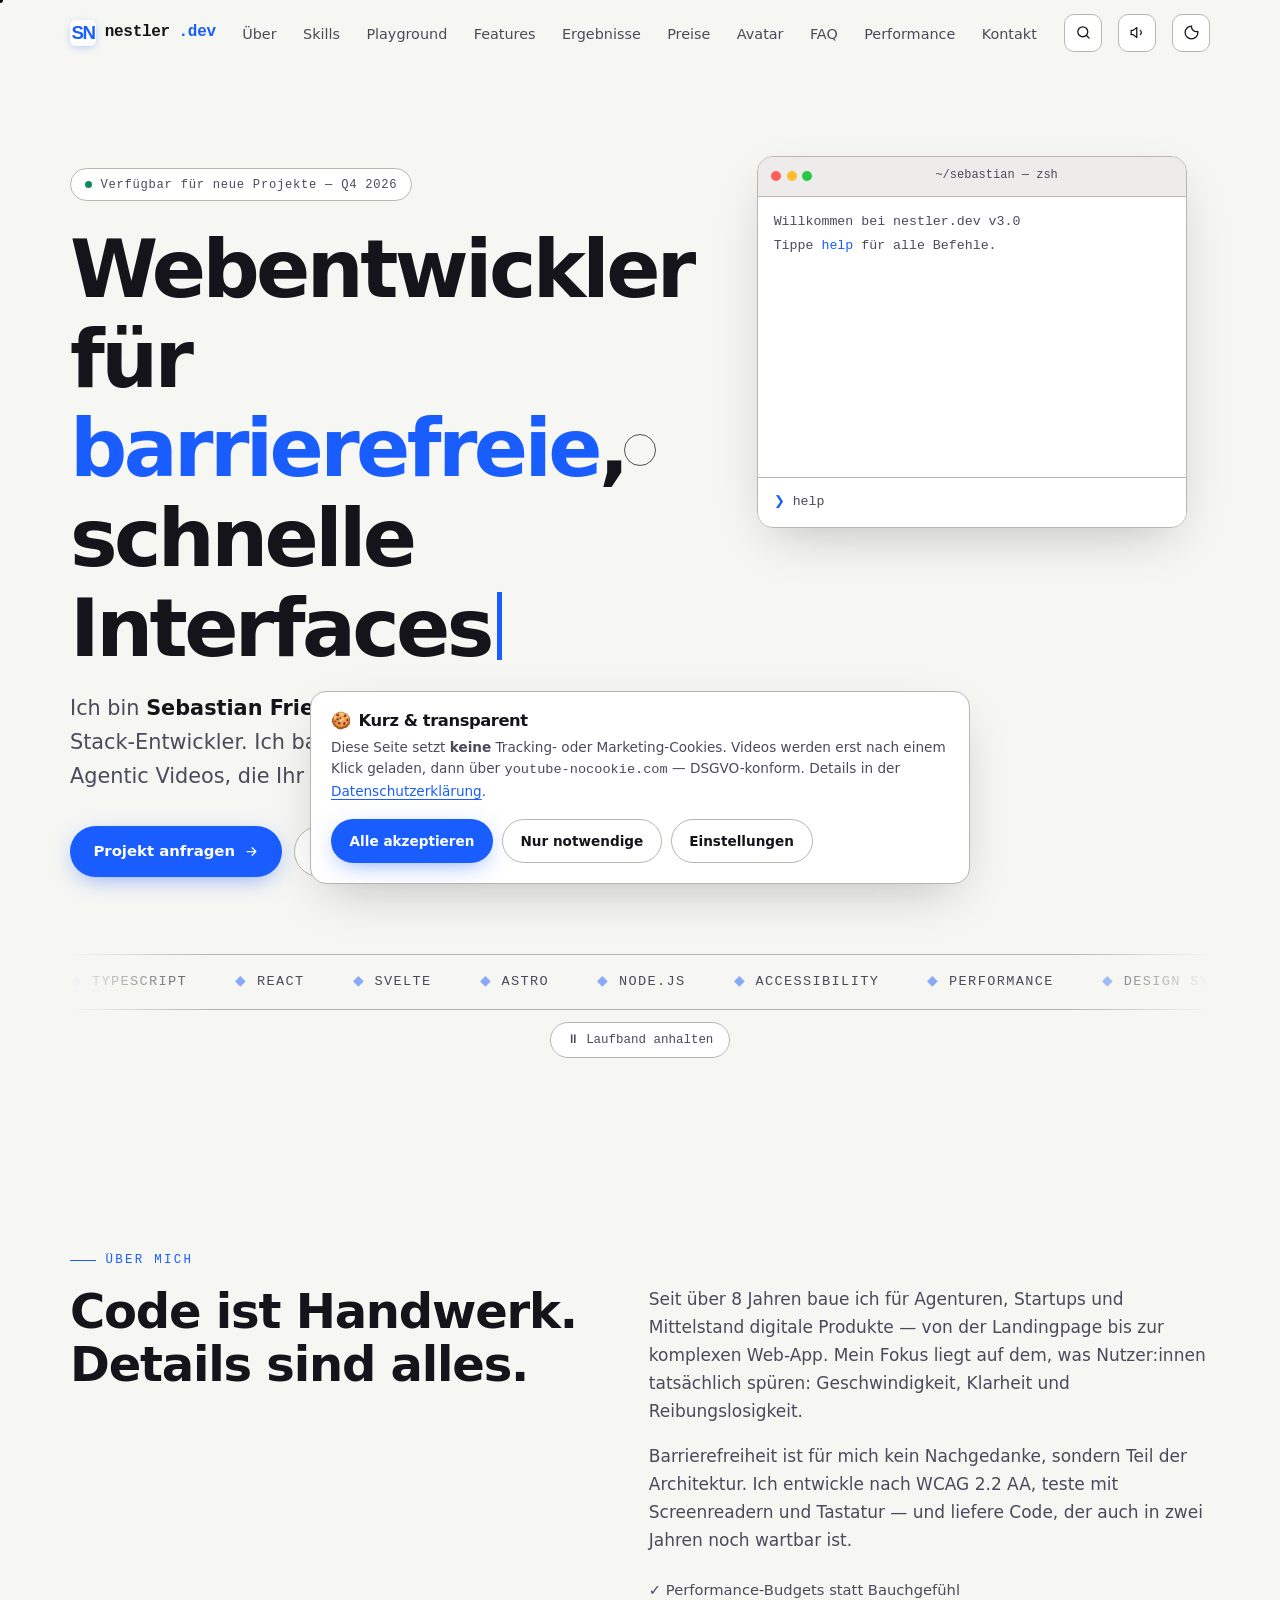
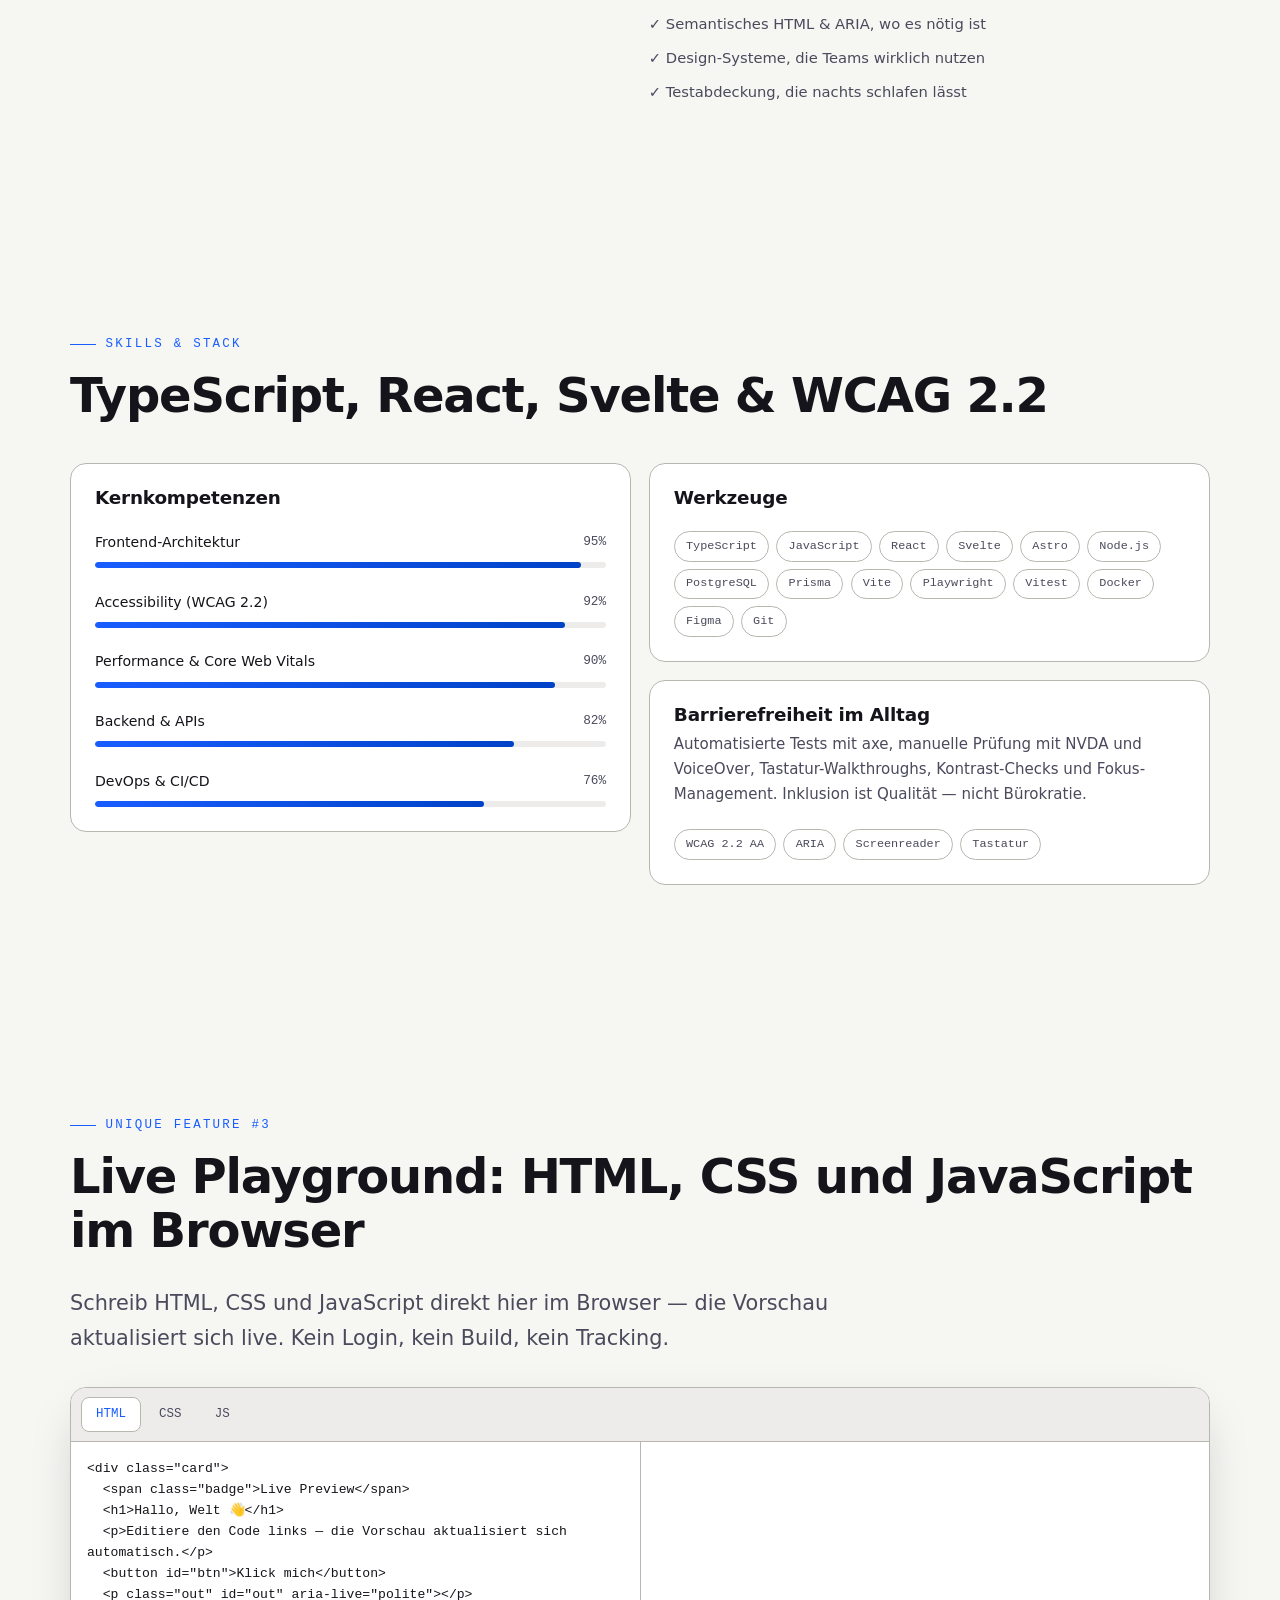
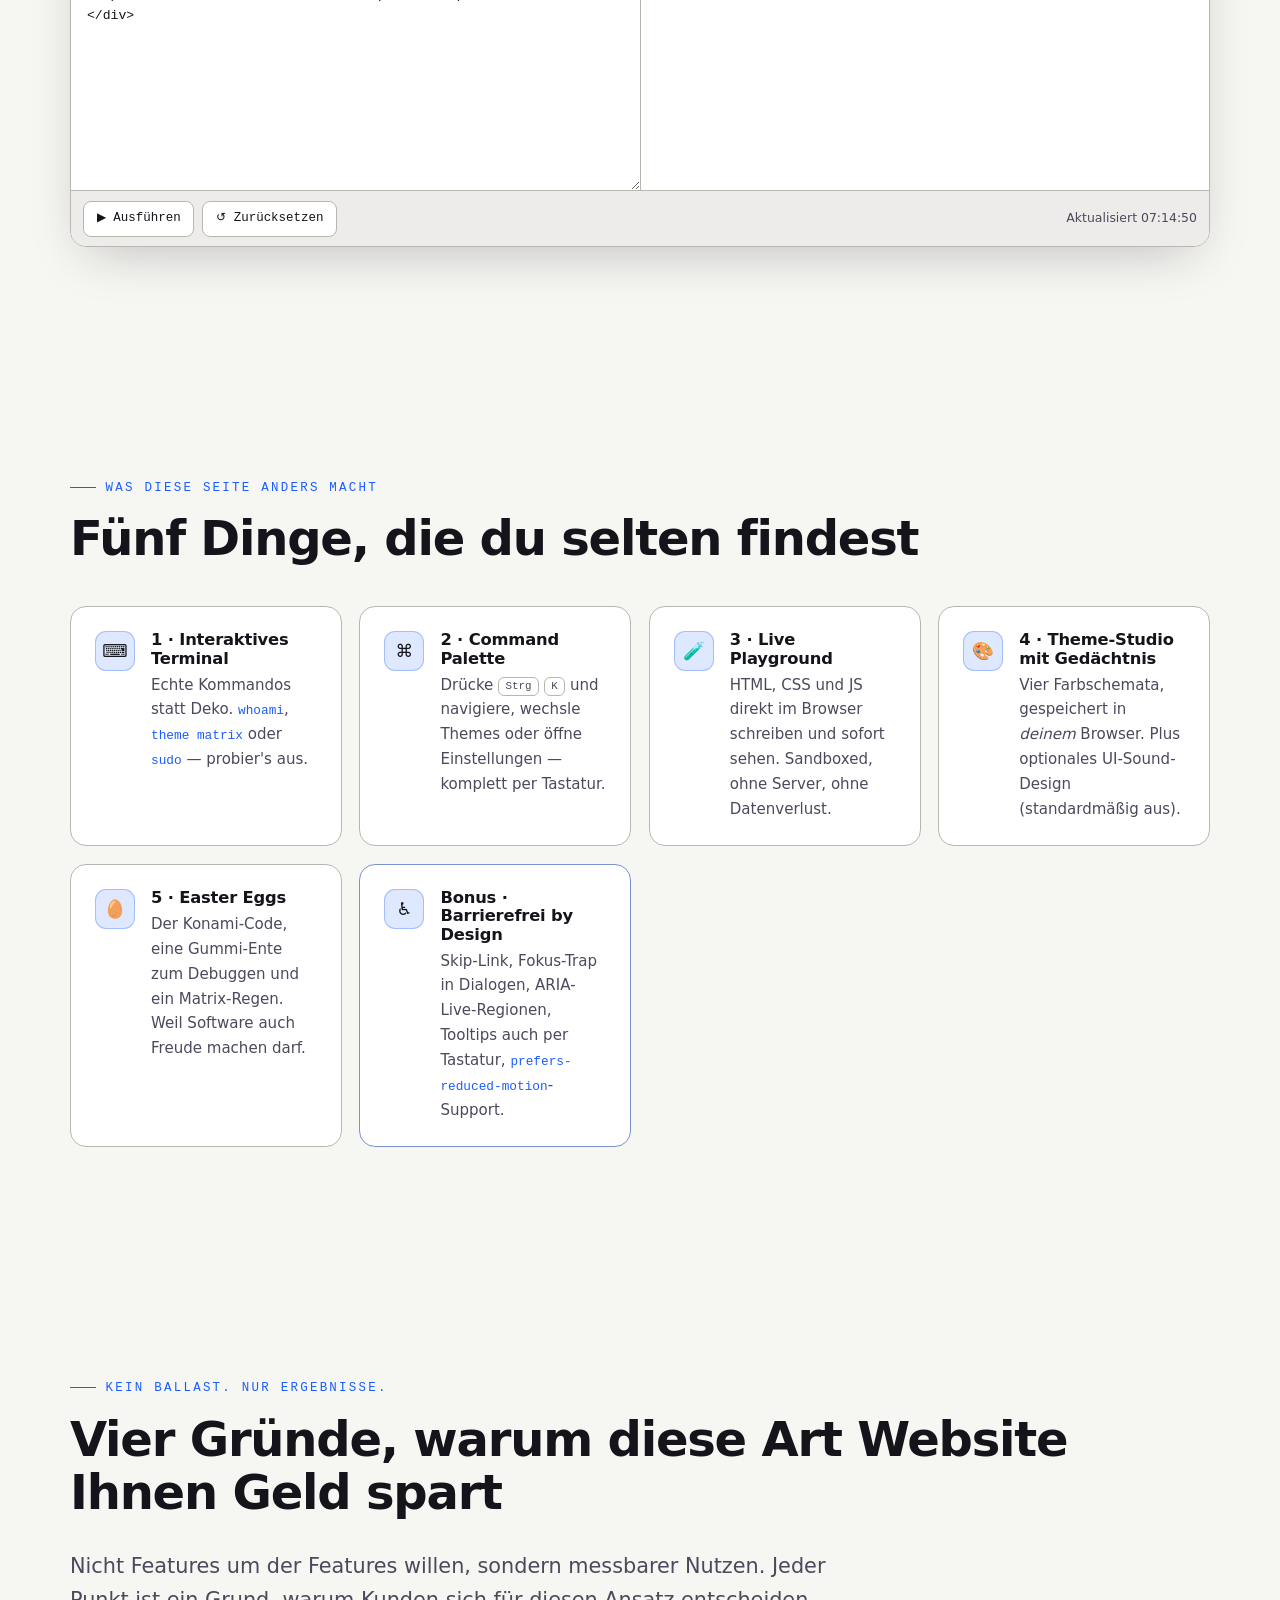
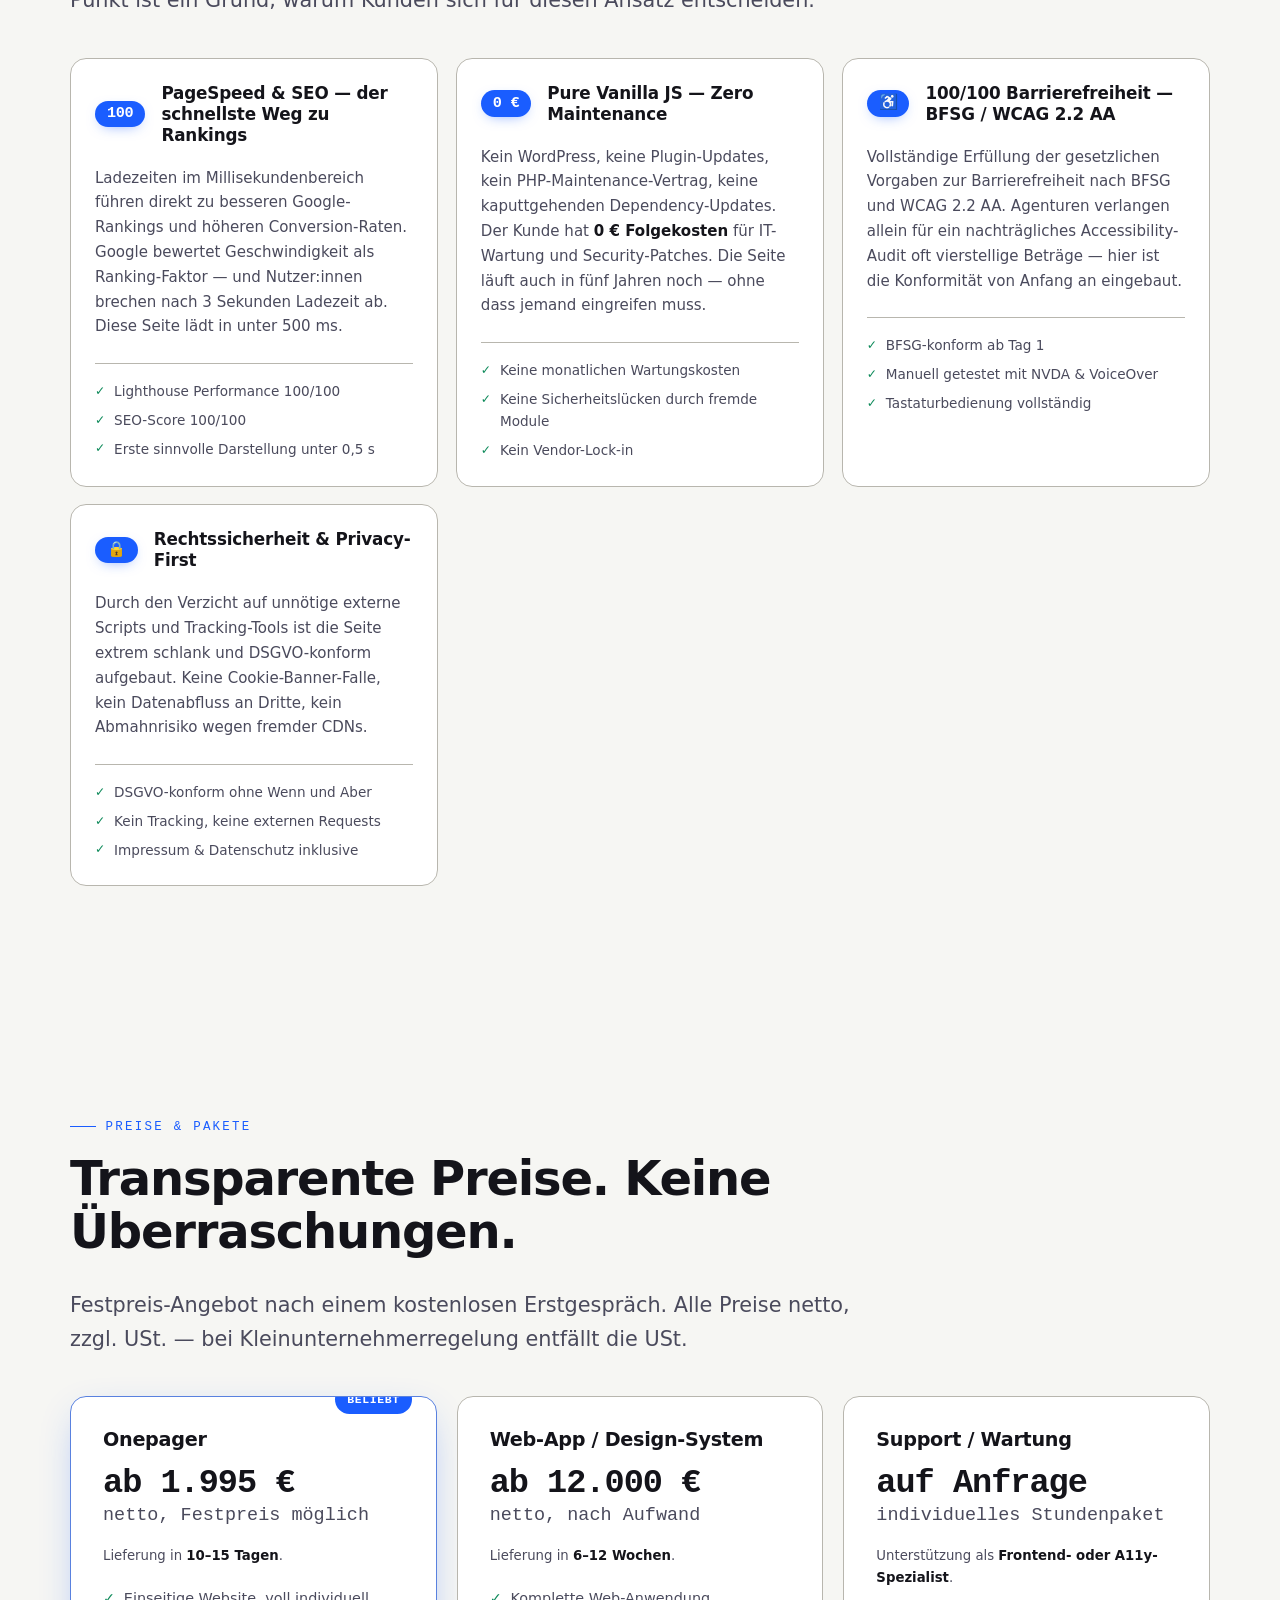
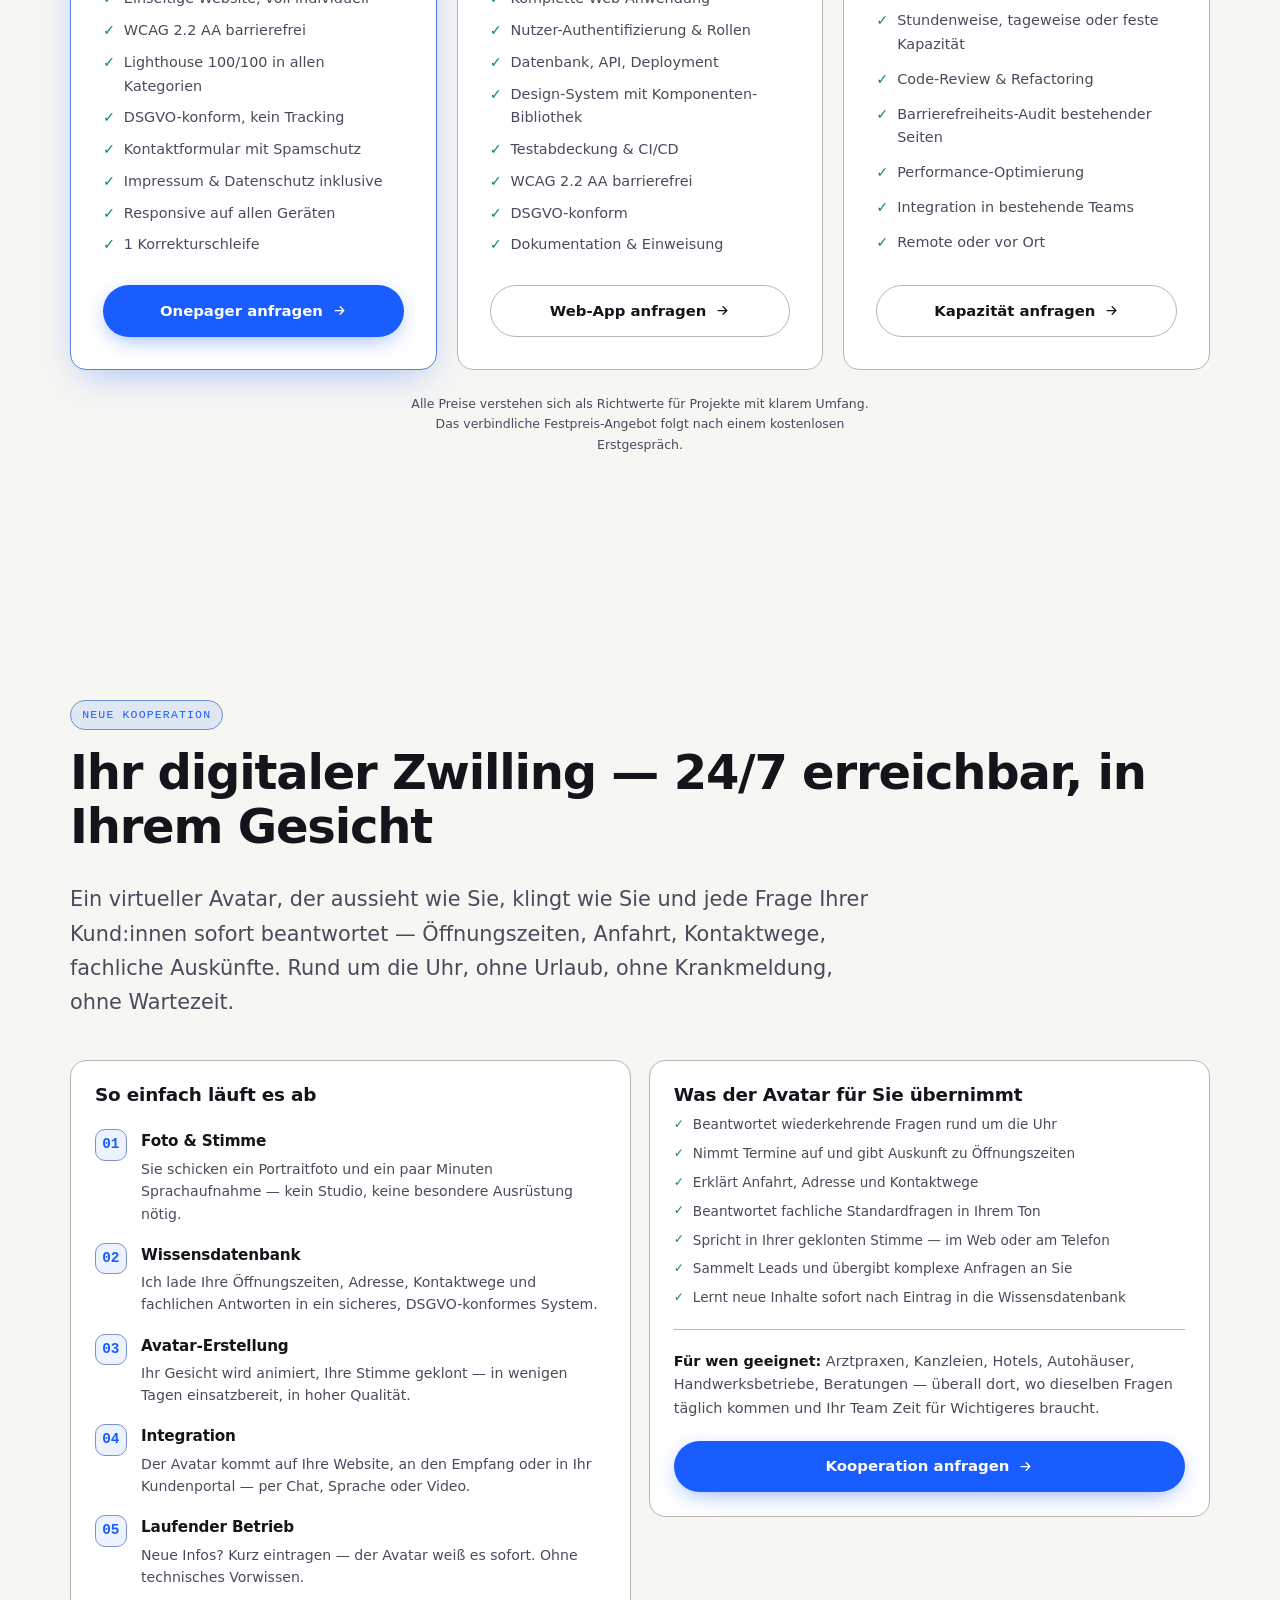
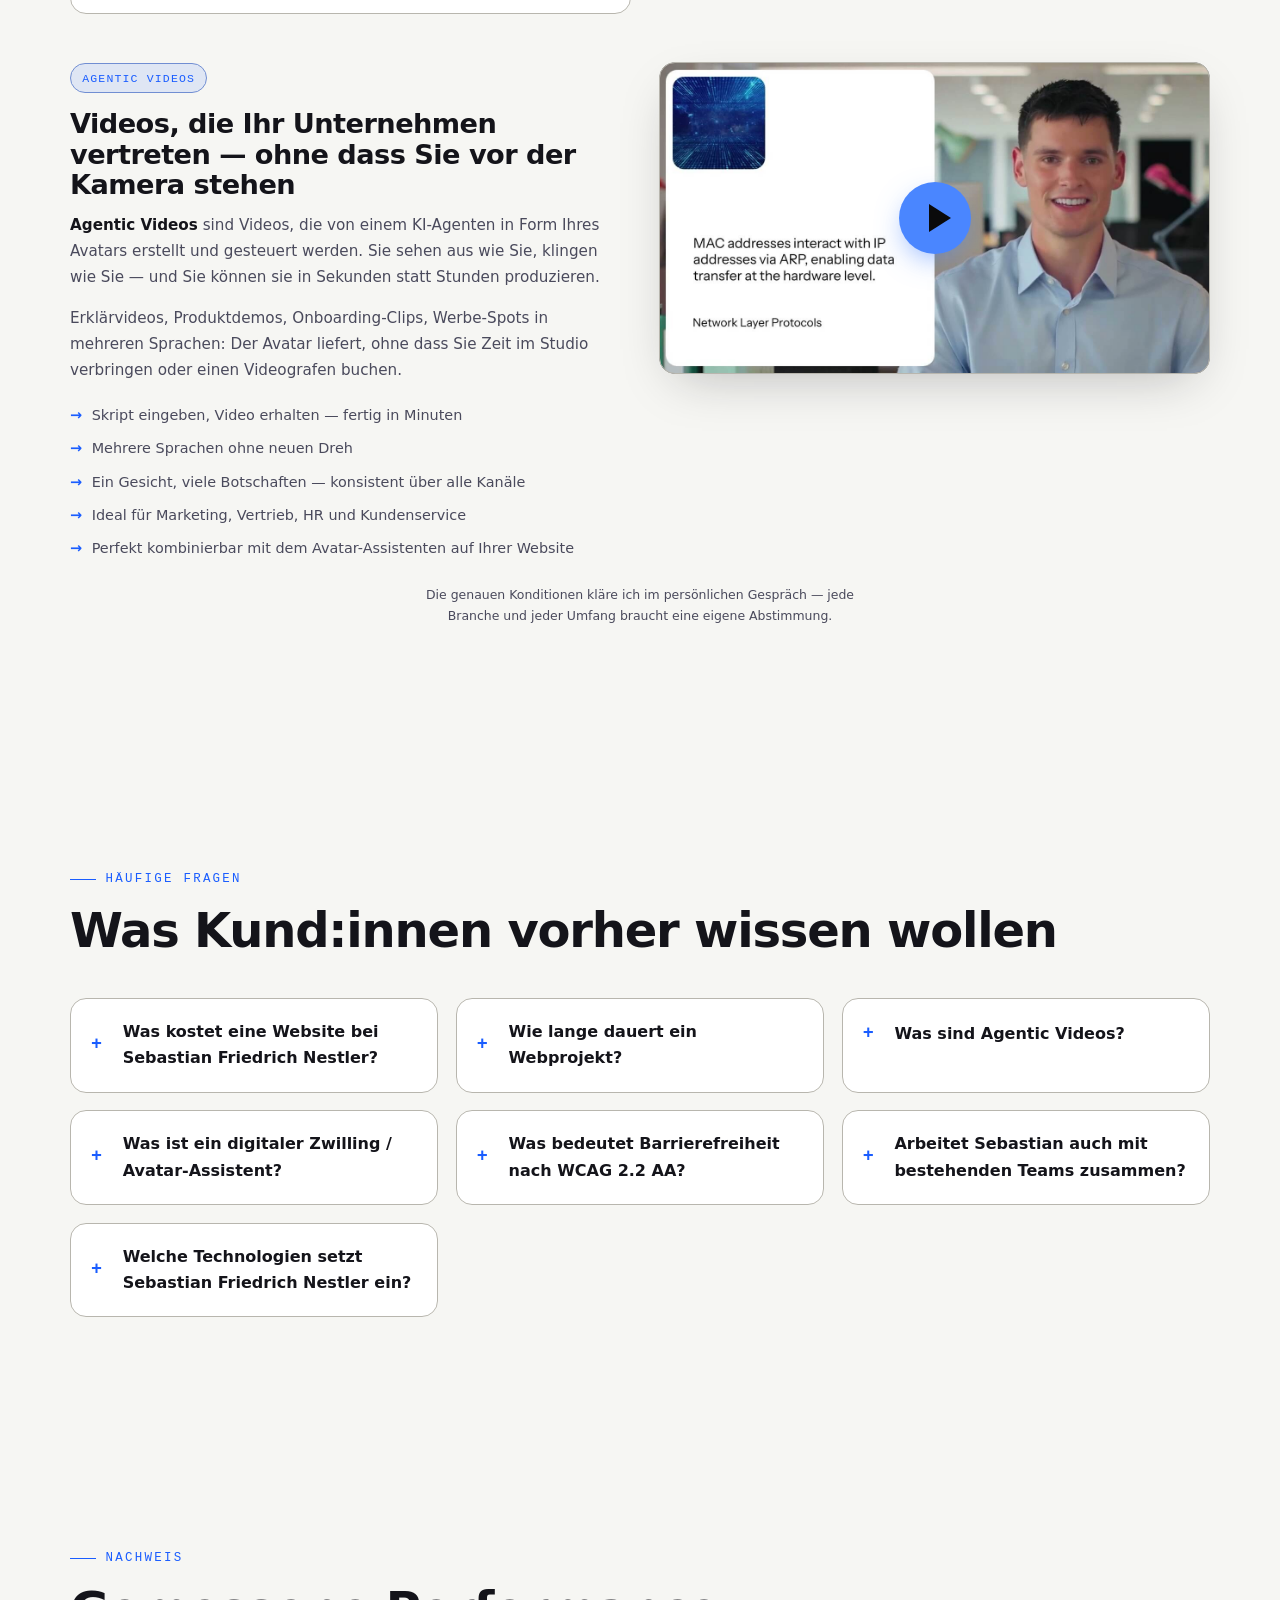
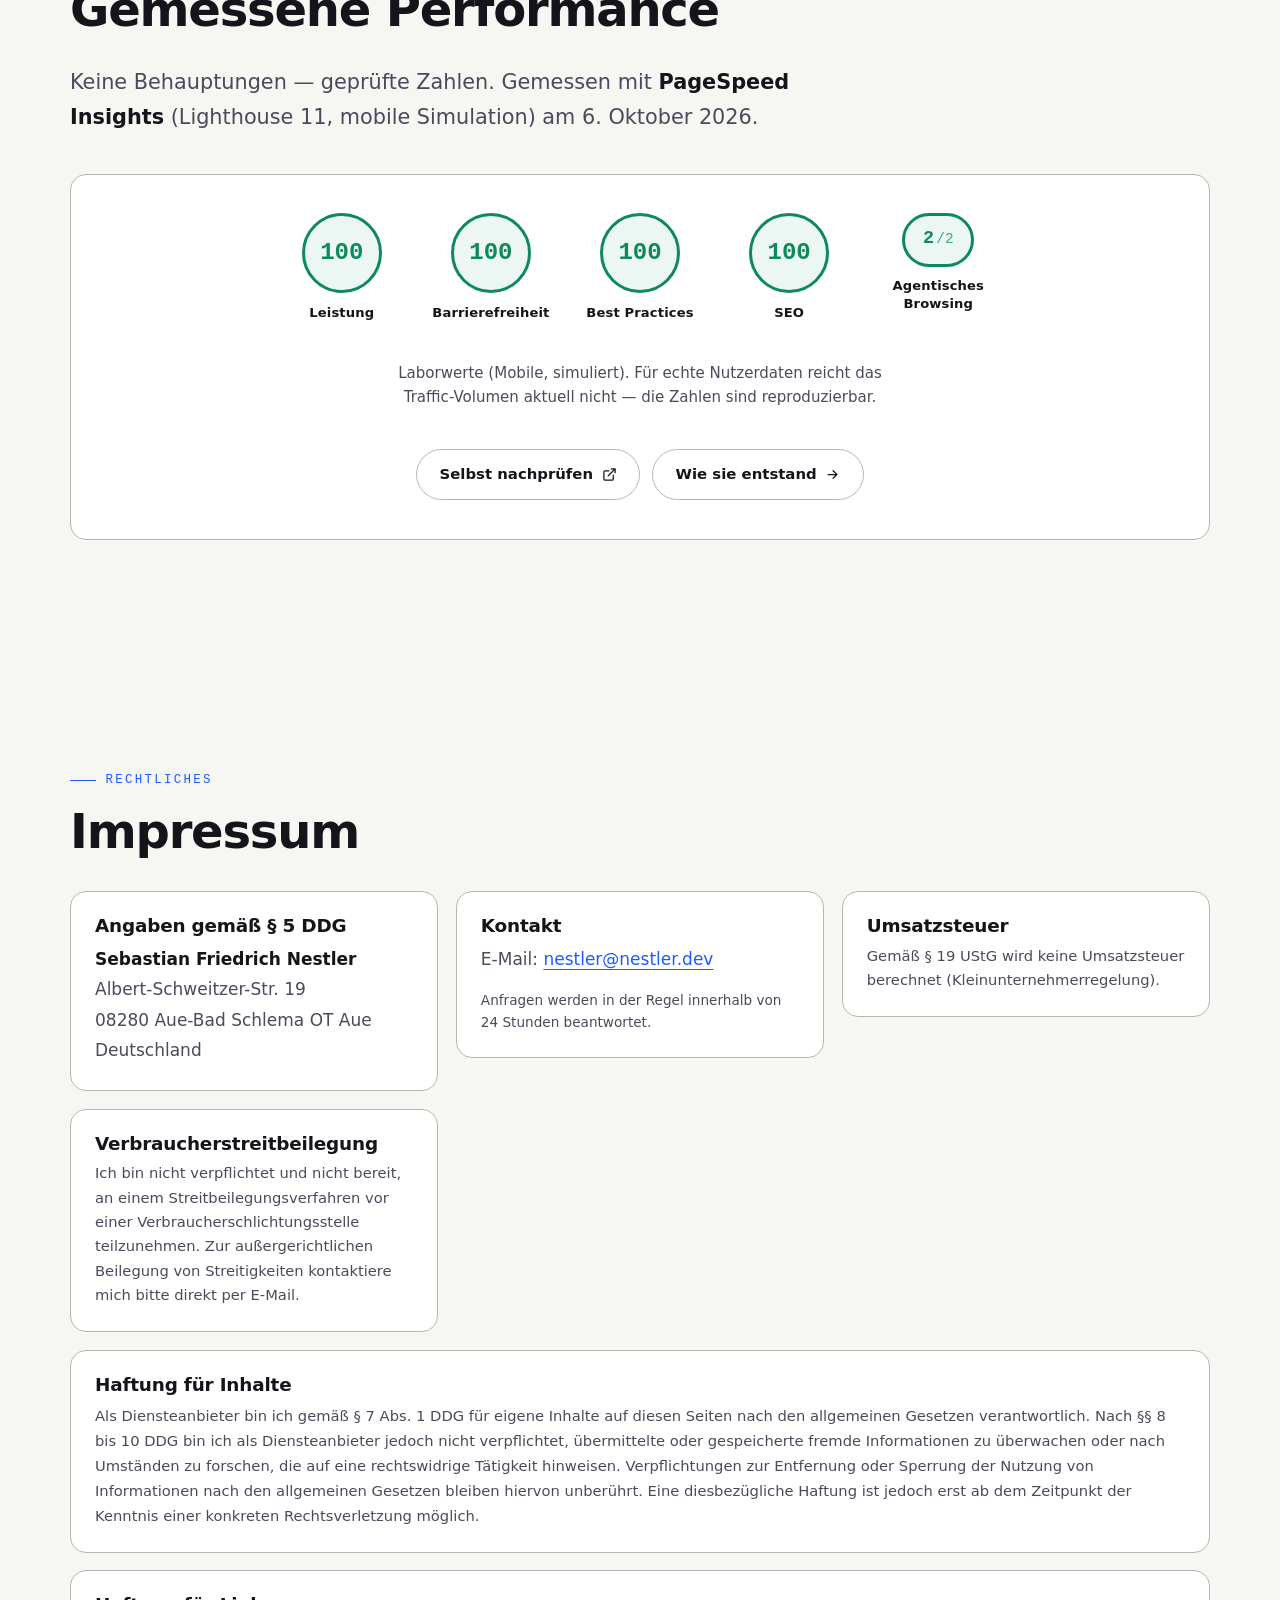
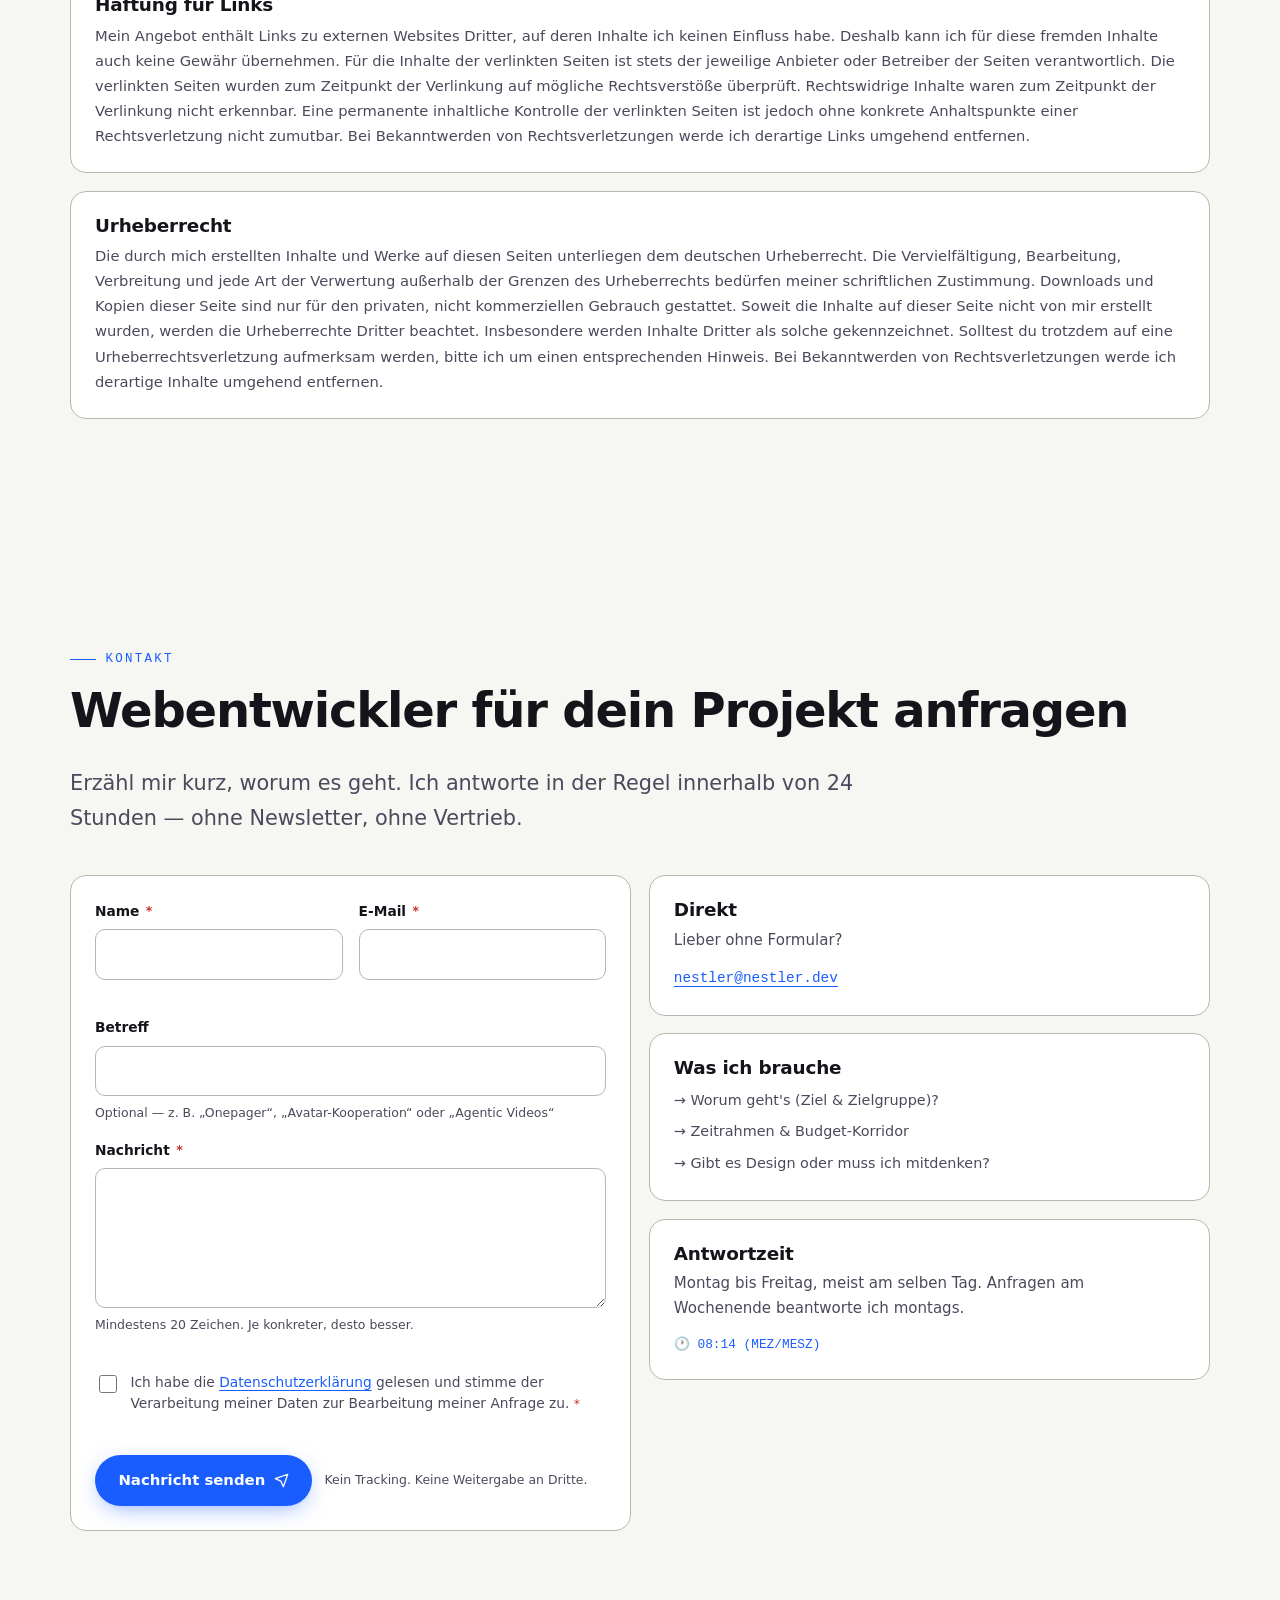
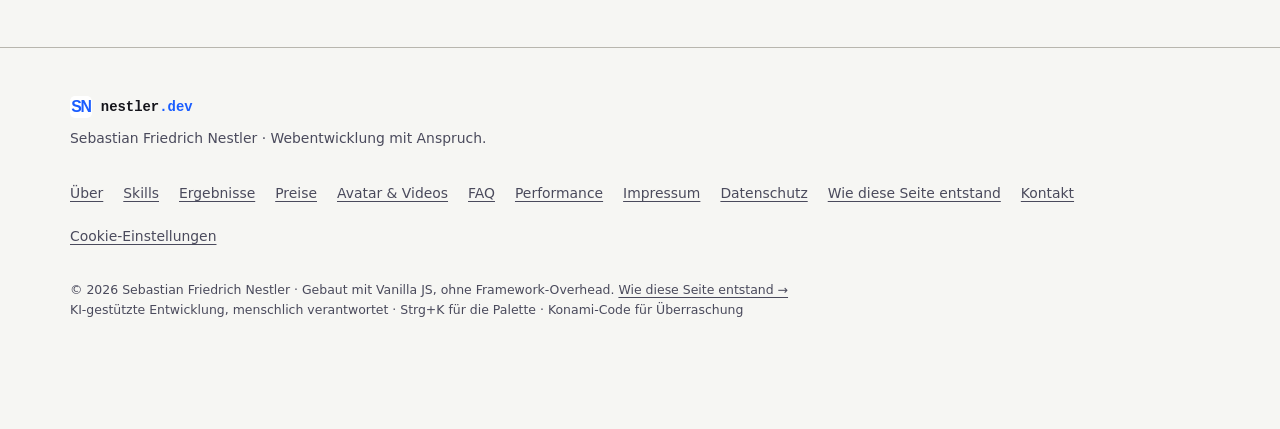
==== commit 874ed6ab: "Update description for Avatar-Assistent offer" ====
--- a/index.html
+++ b/index.html
@@ -105,7 +105,7 @@
         "itemListElement": [
           { "@type": "Offer", "name": "Onepager", "description": "Einseitige Website, barrierefrei, DSGVO-konform, Lighthouse 100/100. Lieferung in 10–15 Tagen.", "priceSpecification": { "@type": "PriceSpecification", "price": "1995", "priceCurrency": "EUR", "valueAddedTaxIncluded": false } },
           { "@type": "Offer", "name": "Web-Apps & Design-Systeme", "description": "Komplexe Web-Anwendungen und Design-Systeme. Lieferung in 6–12 Wochen.", "priceSpecification": { "@type": "PriceSpecification", "price": "12000", "priceCurrency": "EUR", "valueAddedTaxIncluded": false } },
-          { "@type": "Offer", "name": "Digitaler Zwilling / Avatar-Assistent & Agentic Videos", "description": "Virtueller Avatar in Ihrem Gesicht und mit Ihrer Stimme, 24/7 erreichbar, plus Agentic Videos für Marketing und Vertrieb." }
+          { "@type": "Offer", "name": "Digitaler Zwilling / Avatar-Assistent & Agentic Videos", "description": "Virtueller Avatar mit Ihrem Gesicht und mit Ihrer Stimme, 24/7 erreichbar, plus Agentic Videos für Marketing und Vertrieb." }
         ]
       }
     },
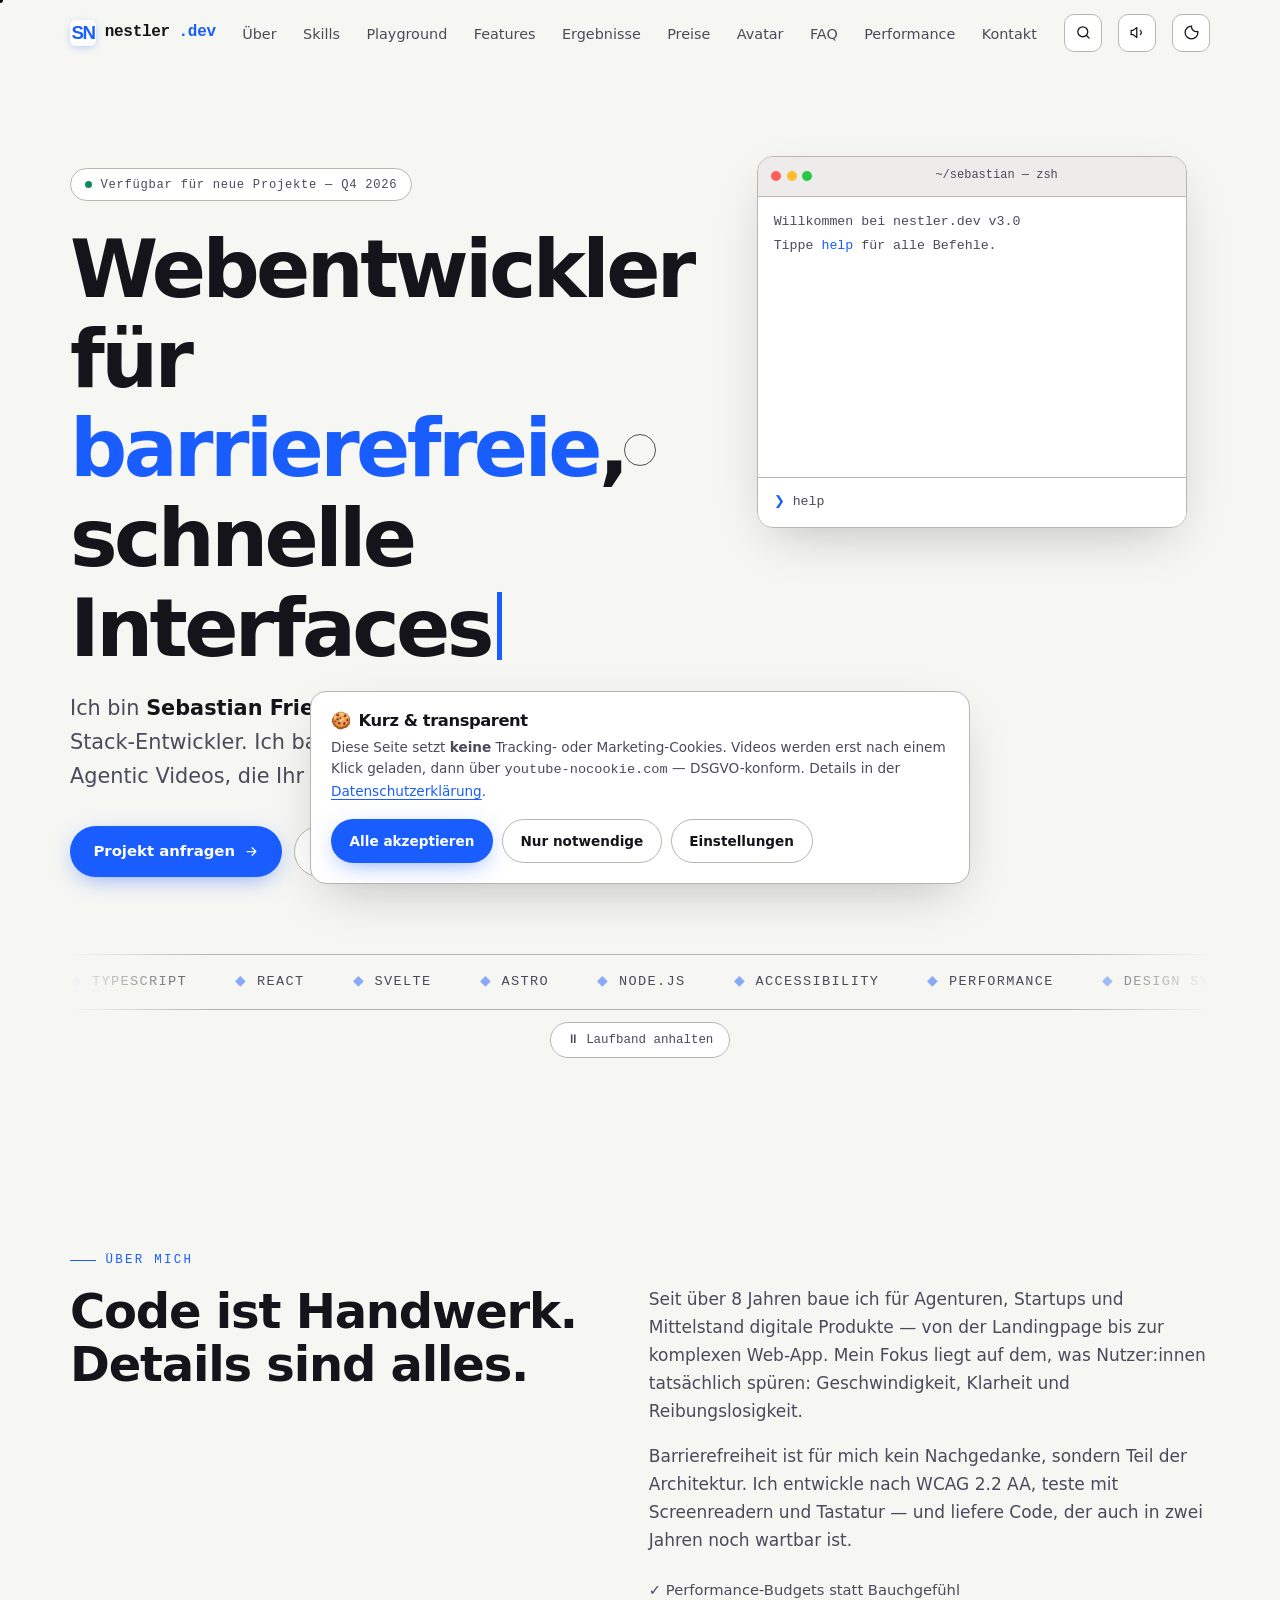
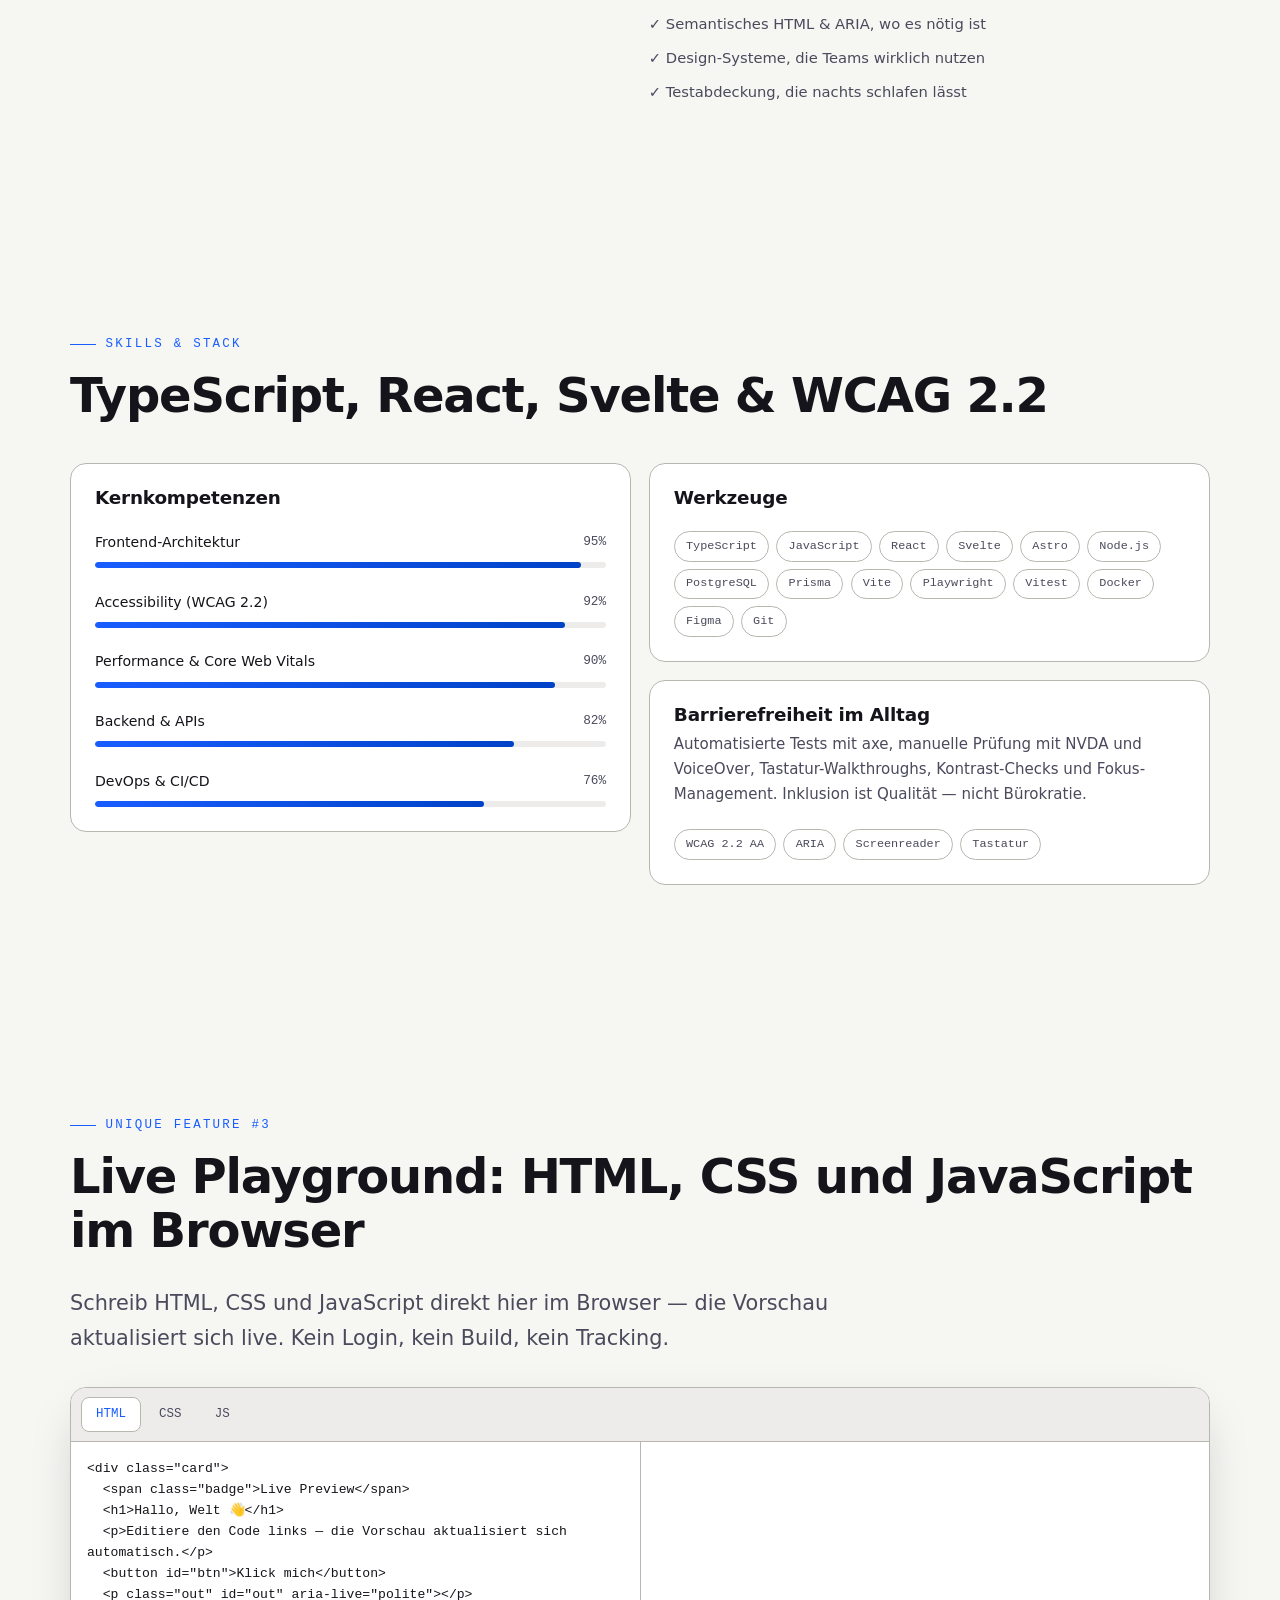
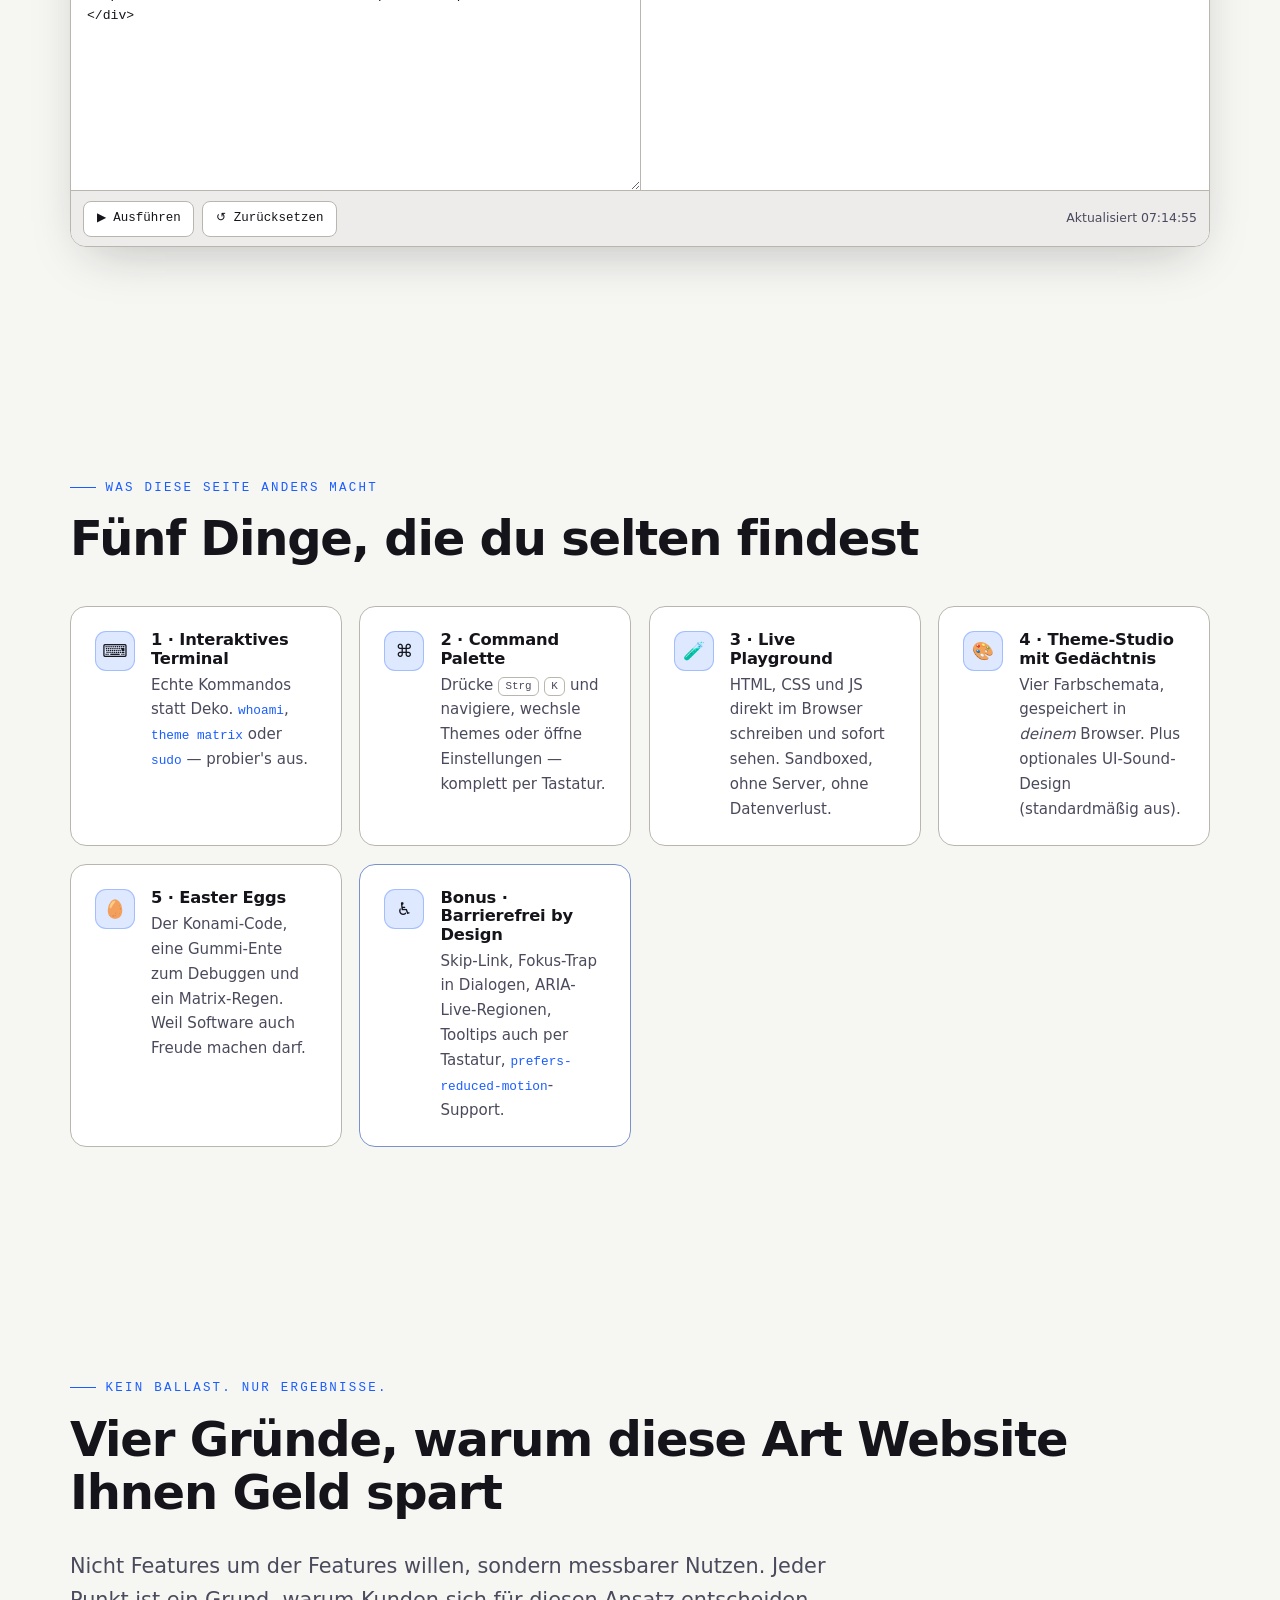
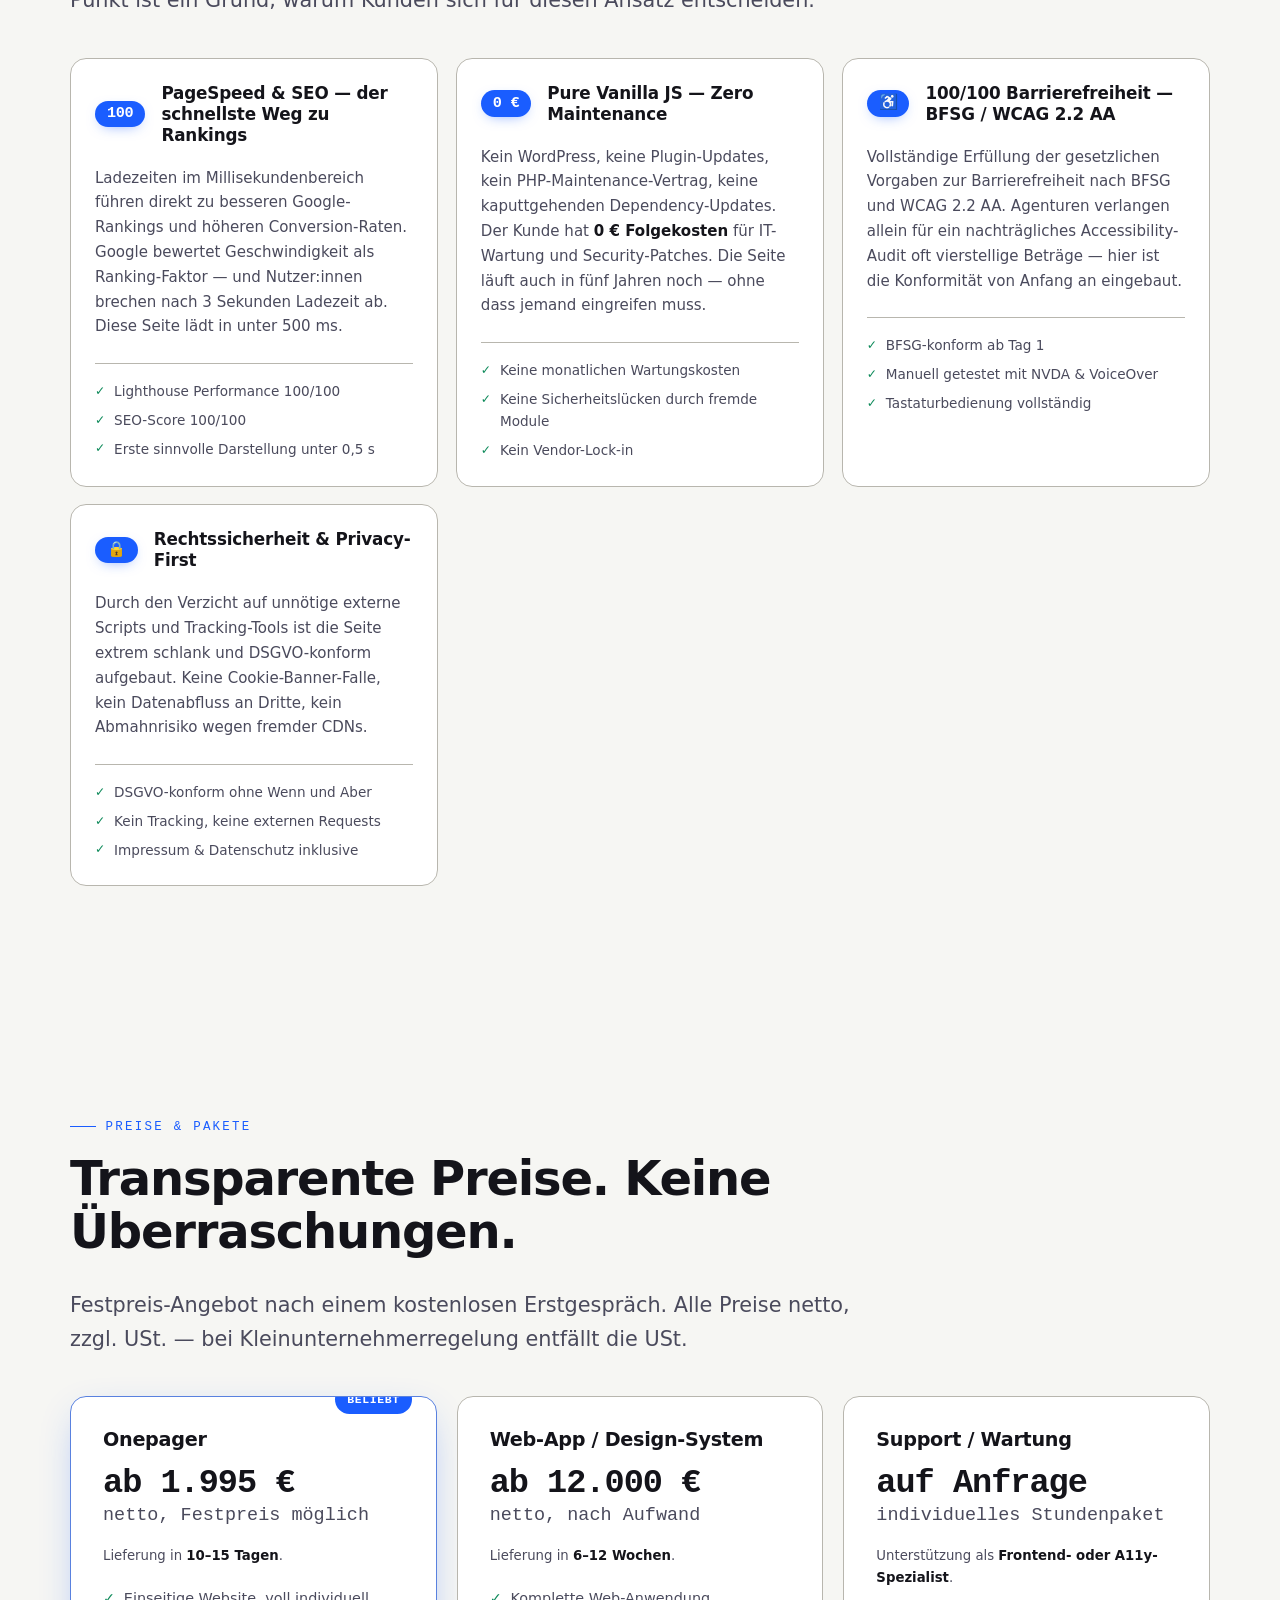
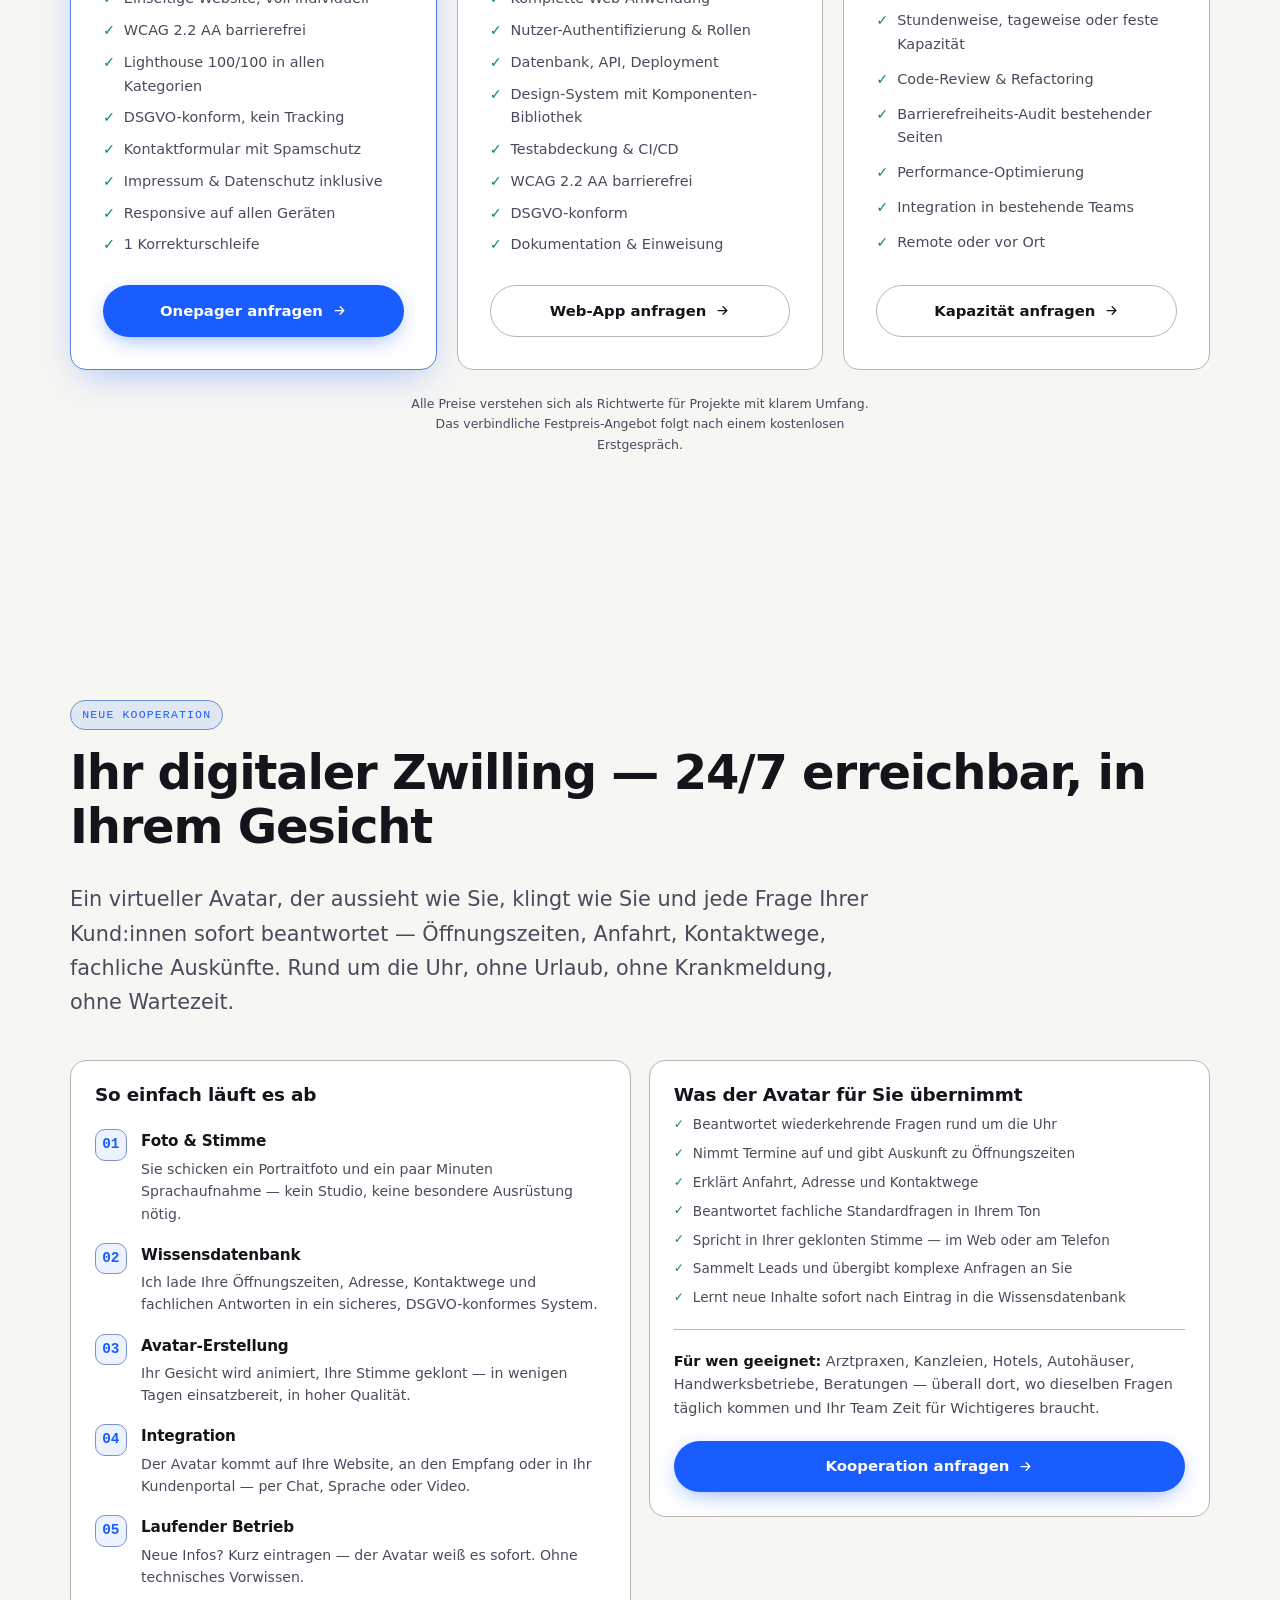
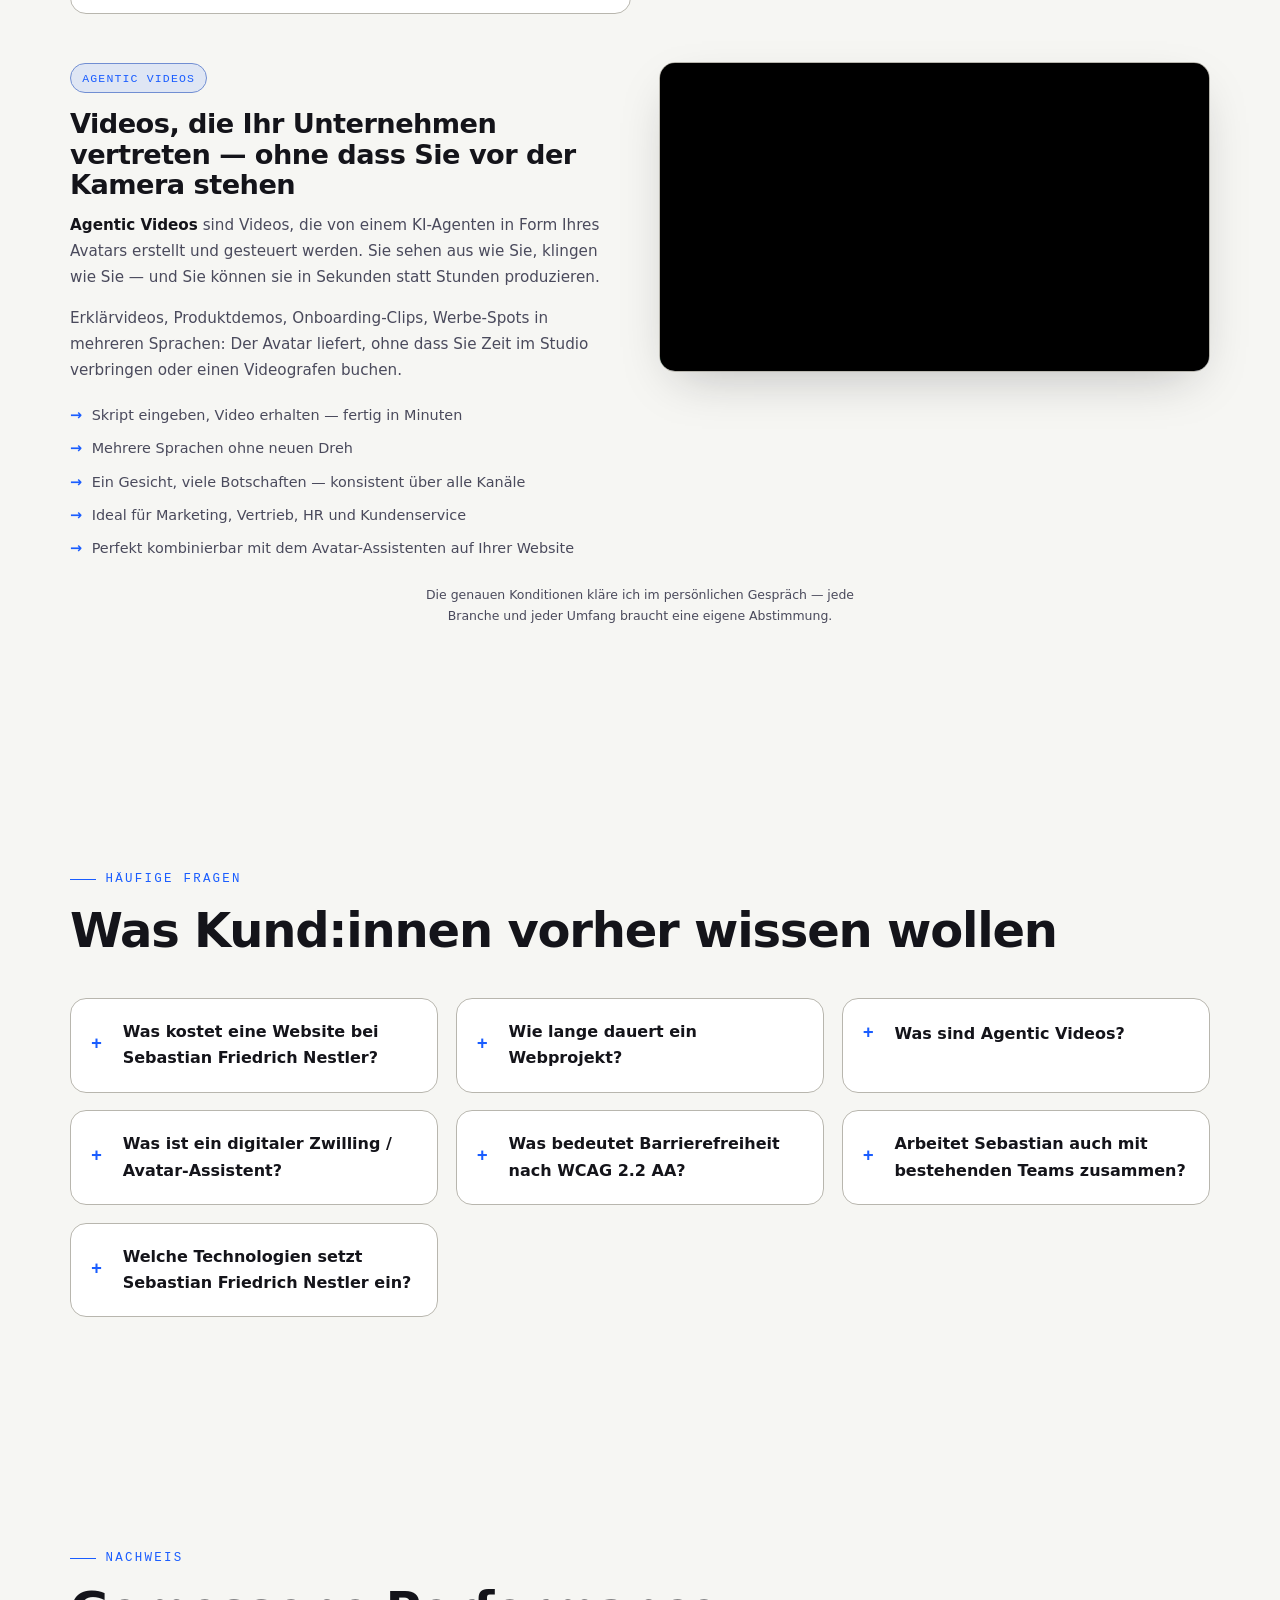
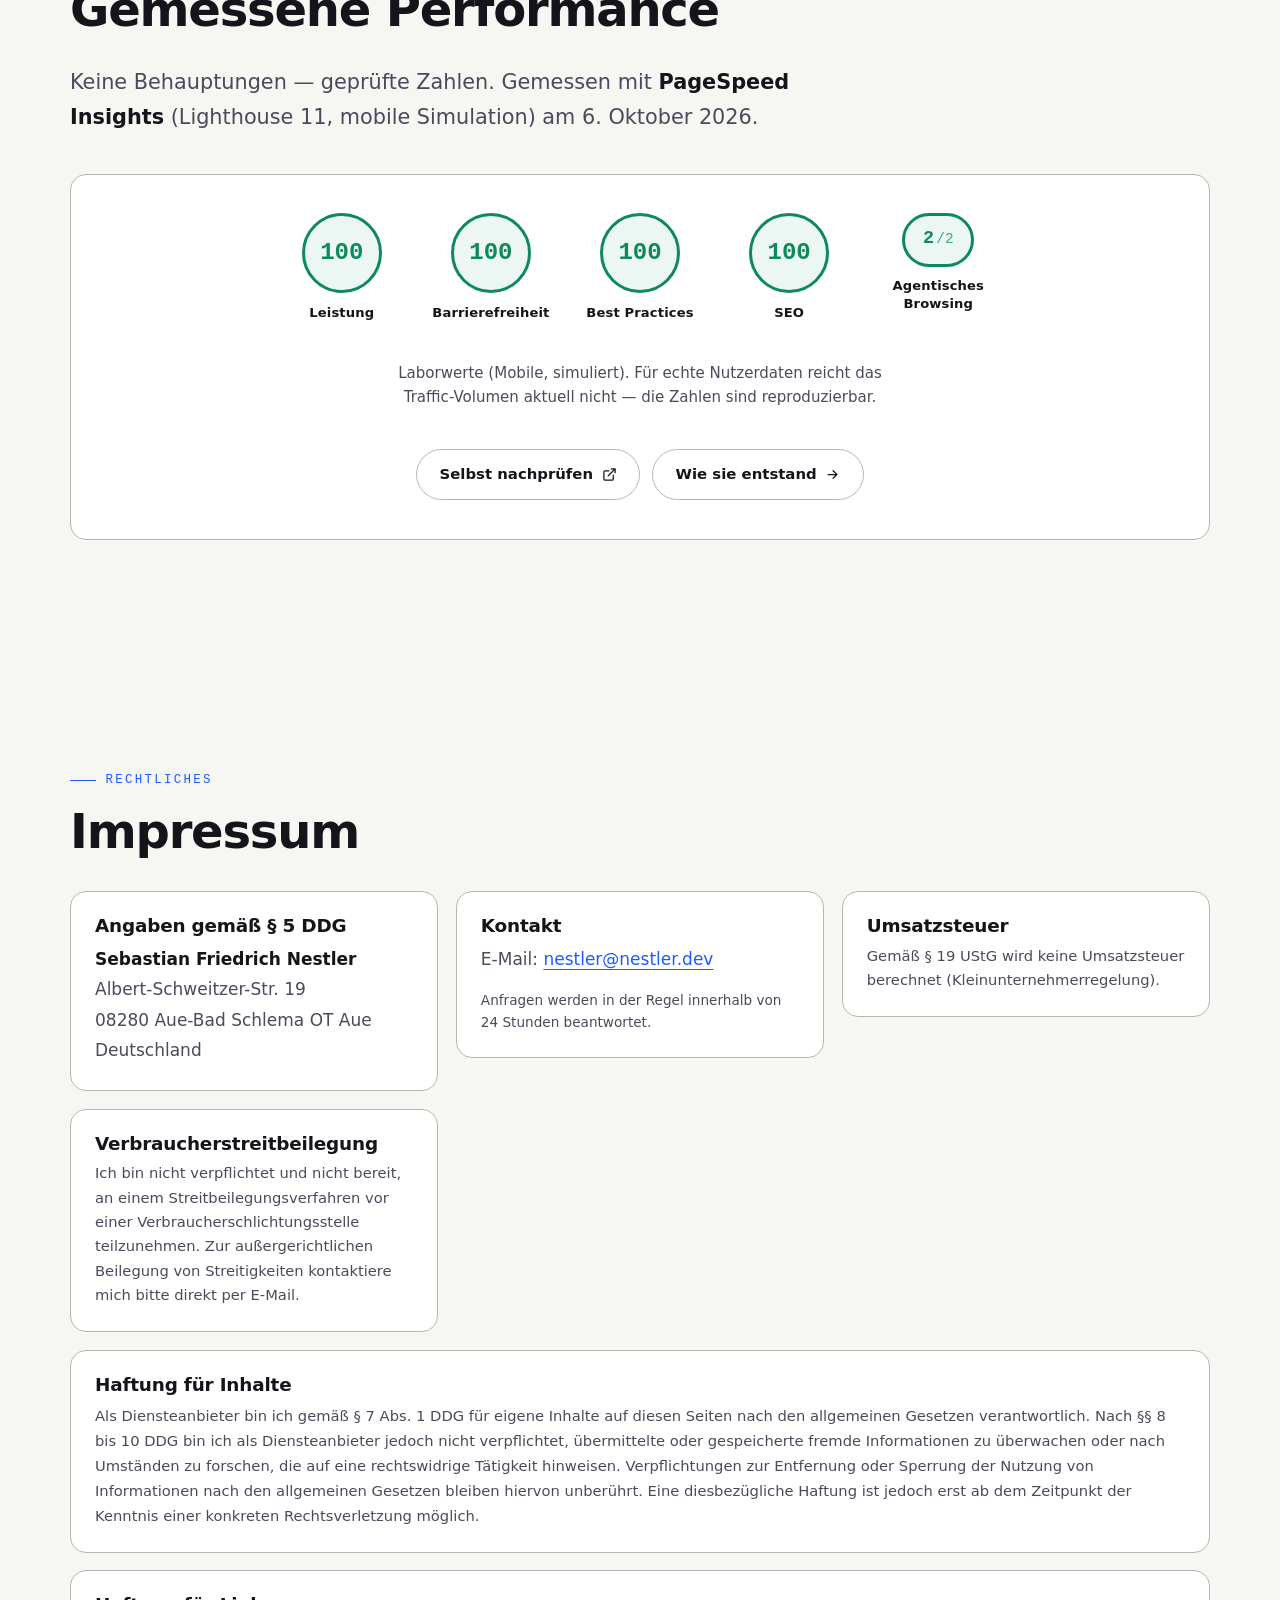
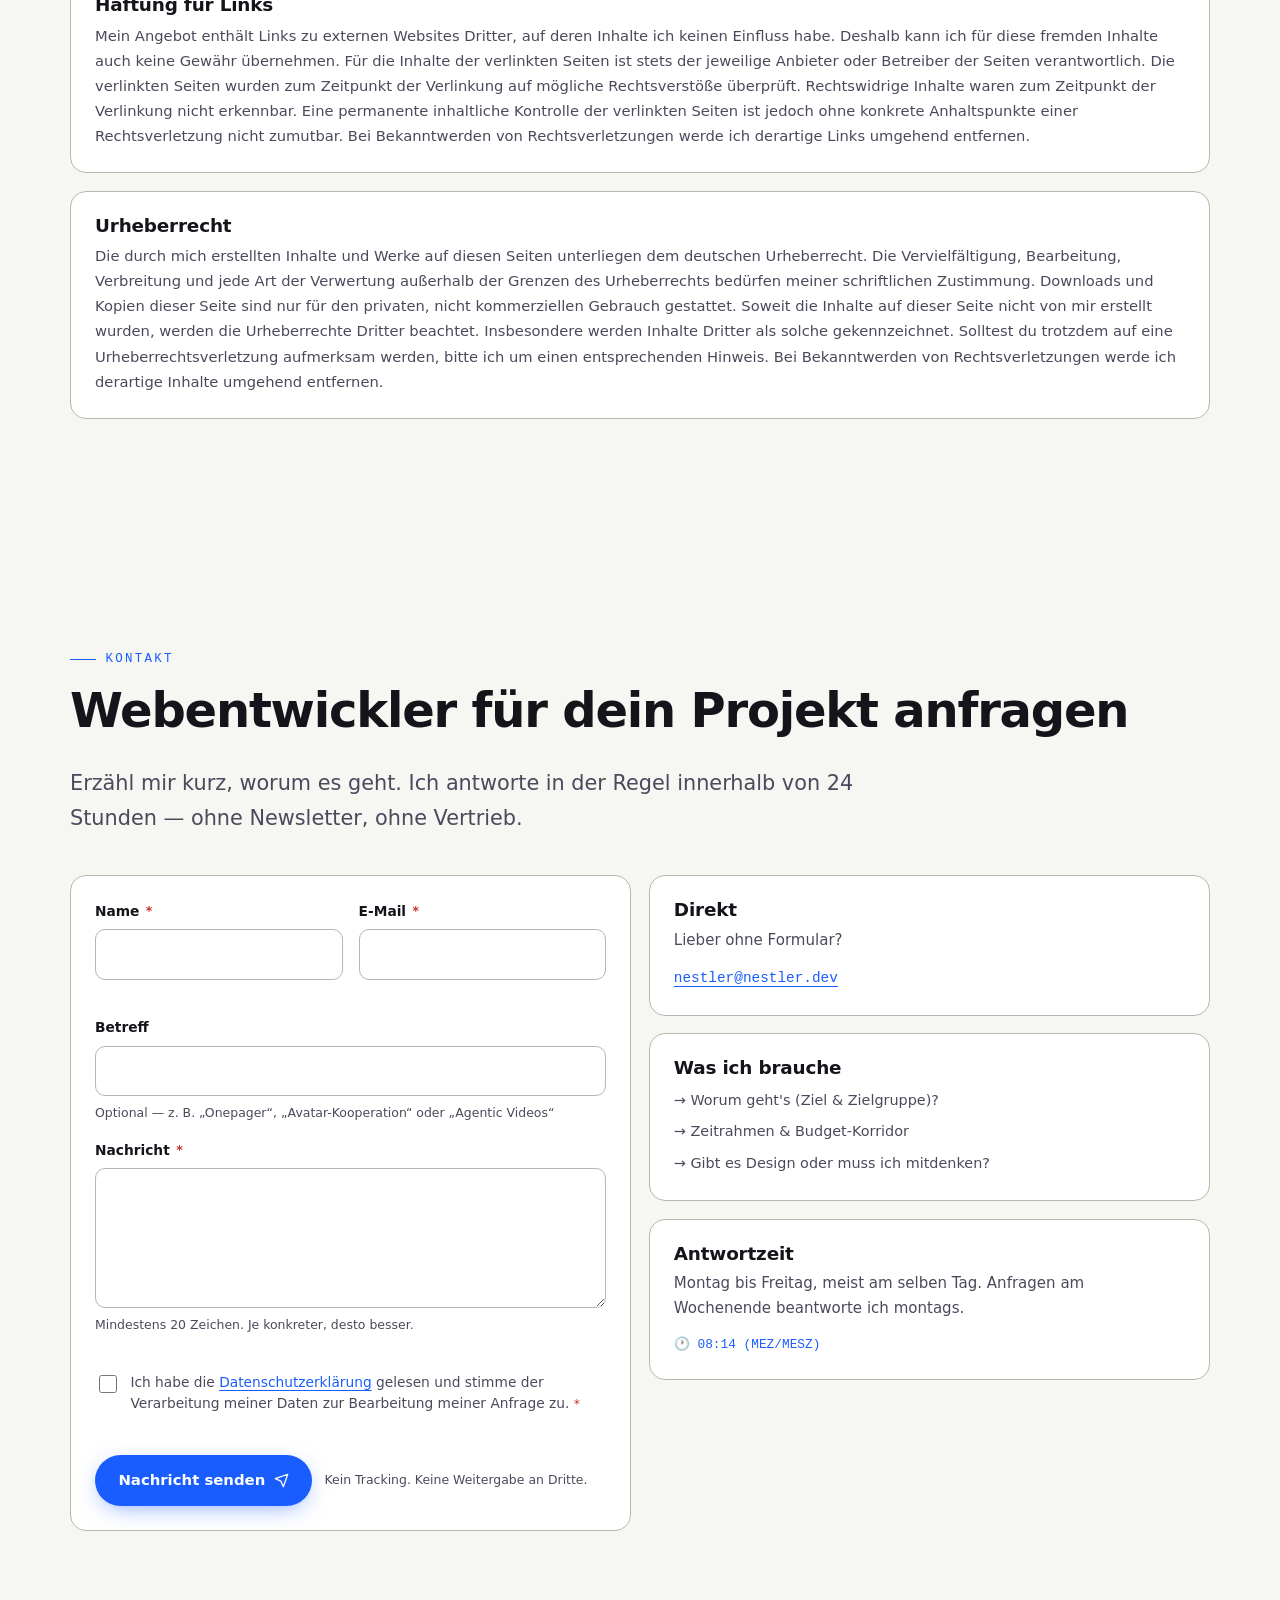
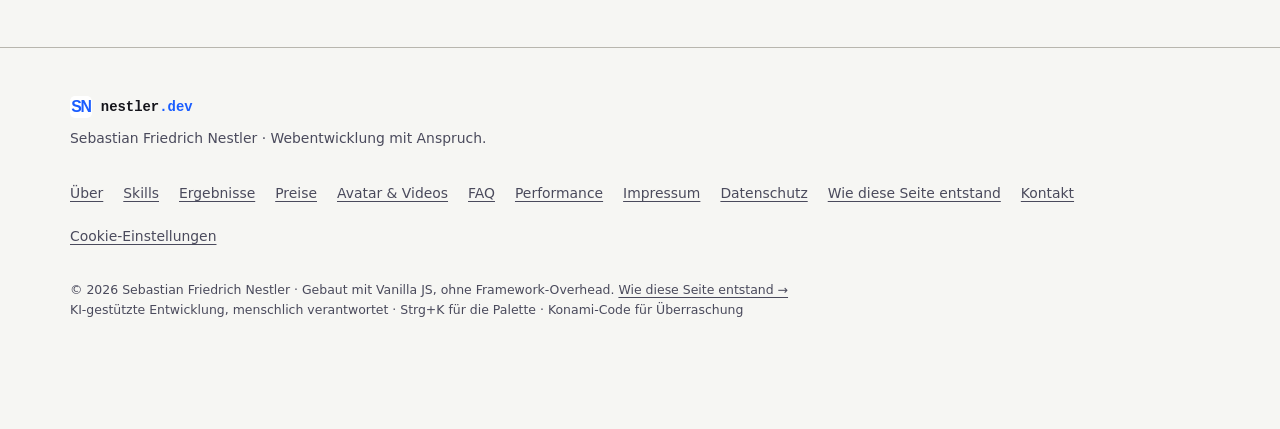
==== commit 0e4609f1: "Change 'Hello World' to 'Goodbye World'" ====
--- a/index.html
+++ b/index.html
@@ -3,6 +3,19 @@
 <head>
 <meta charset="utf-8">
 <meta name="viewport" content="width=device-width, initial-scale=1, viewport-fit=cover">
+
+<!-- ===== NO-FOUC THEME BOOTSTRAP (must run before paint) ===== -->
+<script>
+(function(){
+  var t = null;
+  try { t = localStorage.getItem('nestler.theme'); } catch(e){}
+  if (t === 'dark' || t === 'light' || t === 'synth' || t === 'matrix') {
+    document.documentElement.setAttribute('data-theme', t);
+  } else if (window.matchMedia('(prefers-color-scheme: light)').matches) {
+    document.documentElement.setAttribute('data-theme', 'light');
+  }
+})();
+</script>
 
 <!-- ===== PRIMARY SEO ===== -->
 <title>Sebastian Friedrich Nestler · Webentwickler & Agentic Videos</title>
@@ -28,12 +41,15 @@
 <meta property="og:image:width" content="1200">
 <meta property="og:image:height" content="630">
 <meta property="og:image:alt" content="Sebastian Friedrich Nestler – Webentwickler & Agentic Videos.">
+<meta property="og:image:type" content="image/png">
+<meta property="og:image:secure_url" content="https://sebastian-nestler.github.io/og-image.png">
 
 <!-- ===== TWITTER / X ===== -->
 <meta name="twitter:card" content="summary_large_image">
 <meta name="twitter:title" content="Sebastian Friedrich Nestler · Webentwickler & Agentic Videos">
 <meta name="twitter:description" content="Barrierefreie Websites nach WCAG 2.2 AA und Agentic Videos. Onepager ab 1.995 €.">
 <meta name="twitter:image" content="https://sebastian-nestler.github.io/og-image.png">
+<meta name="twitter:image:alt" content="Sebastian Friedrich Nestler – Webentwickler & Agentic Videos.">
 
 <!-- ===== ICONS & PWA ===== -->
 <meta name="color-scheme" content="dark light">
@@ -44,6 +60,11 @@
 <link rel="icon" href="/favicon-32.png" type="image/png" sizes="32x32">
 <link rel="apple-touch-icon" href="/apple-touch-icon.png" sizes="180x180">
 <link rel="manifest" href="/manifest.webmanifest">
+
+<!-- ===== NO-JS FALLBACK FOR REVEAL ANIMATIONS ===== -->
+<noscript>
+  <style>.reveal{opacity:1 !important;transform:none !important}</style>
+</noscript>
 
 <!-- ===== STRUCTURED DATA ===== -->
 <script type="application/ld+json">
@@ -61,7 +82,7 @@
       "url": "https://sebastian-nestler.github.io/",
       "email": "nestler@nestler.dev",
       "jobTitle": "Webentwickler & Full-Stack Developer",
-      "description": "Freelance Webentwickler für barrierefreie, schnelle Interfaces und Agentic Videos.",
+      "description": "Freelance Webentwickler für barrierefreie, schnelle Interfaces und Agentic Videos. Spezialisiert auf TypeScript, React, Svelte und WCAG 2.2 AA.",
       "address": {
         "@type": "PostalAddress",
         "streetAddress": "Albert-Schweitzer-Str. 19",
@@ -70,8 +91,23 @@
         "addressRegion": "Sachsen",
         "addressCountry": "DE"
       },
-      "knowsAbout": ["Webentwicklung","Frontend-Architektur","Barrierefreiheit","WCAG 2.2","TypeScript","React","Svelte","Astro","Node.js","Core Web Vitals","Agentic Videos","KI-Avatare"],
-      "sameAs": ["https://github.com/Sebastian-Nestler"]
+      "knowsAbout": [
+        "Webentwicklung",
+        "Frontend-Architektur",
+        "Barrierefreiheit",
+        "WCAG 2.2",
+        "TypeScript",
+        "React",
+        "Svelte",
+        "Astro",
+        "Node.js",
+        "Core Web Vitals",
+        "Agentic Videos",
+        "KI-Avatare"
+      ],
+      "sameAs": [
+        "https://github.com/Sebastian-Nestler"
+      ]
     },
     {
       "@type": "WebSite",
@@ -87,7 +123,7 @@
       "name": "Nestler Webentwicklung",
       "url": "https://sebastian-nestler.github.io/",
       "image": "https://sebastian-nestler.github.io/og-image.png",
-      "description": "Freelance Webentwicklung: barrierefreie Onepager, Web-Apps, Design-Systeme, virtuelle Avatar-Assistenten und Agentic Videos.",
+      "description": "Freelance Webentwicklung: barrierefreie Onepager, Web-Apps, Design-Systeme, Performance-Optimierung, virtuelle Avatar-Assistenten und Agentic Videos.",
       "provider": { "@id": "https://sebastian-nestler.github.io/#person" },
       "address": {
         "@type": "PostalAddress",
@@ -96,16 +132,53 @@
         "addressLocality": "Aue-Bad Schlema",
         "addressCountry": "DE"
       },
-      "areaServed": { "@type": "Country", "name": "Deutschland" },
-      "serviceType": ["Webentwicklung","Frontend-Entwicklung","Barrierefreiheits-Audit","Performance-Optimierung","Design-System-Entwicklung","Digitaler Zwilling","Avatar-Assistent","KI-Chatbot","Agentic Videos"],
+      "areaServed": {
+        "@type": "Country",
+        "name": "Deutschland"
+      },
+      "serviceType": [
+        "Webentwicklung",
+        "Frontend-Entwicklung",
+        "Barrierefreiheits-Audit",
+        "Performance-Optimierung",
+        "Design-System-Entwicklung",
+        "Digitaler Zwilling",
+        "Avatar-Assistent",
+        "KI-Chatbot",
+        "Agentic Videos"
+      ],
       "priceRange": "€€",
       "hasOfferCatalog": {
         "@type": "OfferCatalog",
         "name": "Leistungen",
         "itemListElement": [
-          { "@type": "Offer", "name": "Onepager", "description": "Einseitige Website, barrierefrei, DSGVO-konform, Lighthouse 100/100. Lieferung in 10–15 Tagen.", "priceSpecification": { "@type": "PriceSpecification", "price": "1995", "priceCurrency": "EUR", "valueAddedTaxIncluded": false } },
-          { "@type": "Offer", "name": "Web-Apps & Design-Systeme", "description": "Komplexe Web-Anwendungen und Design-Systeme. Lieferung in 6–12 Wochen.", "priceSpecification": { "@type": "PriceSpecification", "price": "12000", "priceCurrency": "EUR", "valueAddedTaxIncluded": false } },
-          { "@type": "Offer", "name": "Digitaler Zwilling / Avatar-Assistent & Agentic Videos", "description": "Virtueller Avatar mit Ihrem Gesicht und mit Ihrer Stimme, 24/7 erreichbar, plus Agentic Videos für Marketing und Vertrieb." }
+          {
+            "@type": "Offer",
+            "name": "Onepager",
+            "description": "Einseitige Website, barrierefrei, DSGVO-konform, Lighthouse 100/100. Lieferung in 10–15 Tagen.",
+            "priceSpecification": {
+              "@type": "PriceSpecification",
+              "price": "1995",
+              "priceCurrency": "EUR",
+              "valueAddedTaxIncluded": false
+            }
+          },
+          {
+            "@type": "Offer",
+            "name": "Web-Apps & Design-Systeme",
+            "description": "Komplexe Web-Anwendungen und Design-Systeme. Lieferung in 6–12 Wochen.",
+            "priceSpecification": {
+              "@type": "PriceSpecification",
+              "price": "12000",
+              "priceCurrency": "EUR",
+              "valueAddedTaxIncluded": false
+            }
+          },
+          {
+            "@type": "Offer",
+            "name": "Digitaler Zwilling / Avatar-Assistent & Agentic Videos",
+            "description": "Virtueller Avatar in Ihrem Gesicht und mit Ihrer Stimme, 24/7 erreichbar, plus Agentic Videos für Marketing und Vertrieb."
+          }
         ]
       }
     },
@@ -127,13 +200,62 @@
       "@type": "FAQPage",
       "@id": "https://sebastian-nestler.github.io/#faq",
       "mainEntity": [
-        { "@type": "Question", "name": "Was kostet eine Website bei Sebastian Friedrich Nestler?", "acceptedAnswer": { "@type": "Answer", "text": "Ein Onepager startet bei 1.995 € und wird in 10 bis 15 Tagen geliefert. Web-Apps und Design-Systeme beginnen bei 12.000 €. Ein Festpreis-Angebot gibt es nach einem kostenlosen Erstgespräch." } },
-        { "@type": "Question", "name": "Wie lange dauert ein Webprojekt?", "acceptedAnswer": { "@type": "Answer", "text": "Einen Onepager liefern wir typischerweise in 10 bis 15 Tagen. Komplexere Web-Apps oder Design-Systeme dauern 6 bis 12 Wochen. Der genaue Zeitplan wird im Kickoff verbindlich festgelegt." } },
-        { "@type": "Question", "name": "Was sind Agentic Videos?", "acceptedAnswer": { "@type": "Answer", "text": "Agentic Videos sind Videos, die von KI-Agenten in Form eines virtuellen Avatars erstellt und gesteuert werden. Sie sehen aus und klingen wie eine echte Person und können im Marketing, Vertrieb und Kundenservice eingesetzt werden — für Erklärvideos, Produktdemos oder 24/7-Kundenkommunikation." } },
-        { "@type": "Question", "name": "Was ist ein digitaler Zwilling / Avatar-Assistent?", "acceptedAnswer": { "@type": "Answer", "text": "Ein virtueller Avatar, der wie Sie aussieht, in Ihrer geklonten Stimme spricht und rund um die Uhr Fragen von Kund:innen beantwortet — zu Öffnungszeiten, Anfahrt, Kontakt und fachlichen Themen. Sie liefern ein Foto und Sprachaufnahmen, wir übernehmen Erstellung, Integration und Wissensdatenbank." } },
-        { "@type": "Question", "name": "Was bedeutet Barrierefreiheit nach WCAG 2.2 AA?", "acceptedAnswer": { "@type": "Answer", "text": "WCAG 2.2 AA ist der international anerkannte Standard für barrierefreie Websites. Er stellt sicher, dass Menschen mit Seh-, Hör-, motorischen oder kognitiven Einschränkungen die Seite nutzen können. Sebastian entwickelt jede Seite direkt nach diesem Standard." } },
-        { "@type": "Question", "name": "Arbeitet Sebastian auch mit bestehenden Teams zusammen?", "acceptedAnswer": { "@type": "Answer", "text": "Ja. Neben kompletten Projekten gibt es Unterstützung als Frontend- oder Accessibility-Spezialist für bestehende Teams — stundenweise, tageweise oder als feste Kapazität." } },
-        { "@type": "Question", "name": "Welche Technologien setzt Sebastian Friedrich Nestler ein?", "acceptedAnswer": { "@type": "Answer", "text": "Hauptsächlich TypeScript, React, Svelte und Astro im Frontend, Node.js und PostgreSQL im Backend. Tools wie Vite, Playwright, Vitest und Docker gehören zum Standard-Setup." } }
+        {
+          "@type": "Question",
+          "name": "Was kostet eine Website bei Sebastian Friedrich Nestler?",
+          "acceptedAnswer": {
+            "@type": "Answer",
+            "text": "Ein Onepager startet bei 1.995 € und wird in 10 bis 15 Tagen geliefert. Web-Apps und Design-Systeme beginnen bei 12.000 €. Ein Festpreis-Angebot gibt es nach einem kostenlosen Erstgespräch."
+          }
+        },
+        {
+          "@type": "Question",
+          "name": "Wie lange dauert ein Webprojekt?",
+          "acceptedAnswer": {
+            "@type": "Answer",
+            "text": "Einen Onepager liefern wir typischerweise in 10 bis 15 Tagen. Komplexere Web-Apps oder Design-Systeme dauern 6 bis 12 Wochen. Der genaue Zeitplan wird im Kickoff verbindlich festgelegt."
+          }
+        },
+        {
+          "@type": "Question",
+          "name": "Was sind Agentic Videos?",
+          "acceptedAnswer": {
+            "@type": "Answer",
+            "text": "Agentic Videos sind Videos, die von KI-Agenten in Form eines virtuellen Avatars erstellt und gesteuert werden. Sie sehen aus und klingen wie eine echte Person und können im Marketing, Vertrieb und Kundenservice eingesetzt werden — für Erklärvideos, Produktdemos oder 24/7-Kundenkommunikation."
+          }
+        },
+        {
+          "@type": "Question",
+          "name": "Was ist ein digitaler Zwilling / Avatar-Assistent?",
+          "acceptedAnswer": {
+            "@type": "Answer",
+            "text": "Ein virtueller Avatar, der wie Sie aussieht, in Ihrer geklonten Stimme spricht und rund um die Uhr Fragen von Kund:innen beantwortet — zu Öffnungszeiten, Anfahrt, Kontakt und fachlichen Themen. Sie liefern ein Foto und Sprachaufnahmen, wir übernehmen Erstellung, Integration und Wissensdatenbank."
+          }
+        },
+        {
+          "@type": "Question",
+          "name": "Was bedeutet Barrierefreiheit nach WCAG 2.2 AA?",
+          "acceptedAnswer": {
+            "@type": "Answer",
+            "text": "WCAG 2.2 AA ist der international anerkannte Standard für barrierefreie Websites. Er stellt sicher, dass Menschen mit Seh-, Hör-, motorischen oder kognitiven Einschränkungen die Seite nutzen können. Sebastian entwickelt jede Seite direkt nach diesem Standard."
+          }
+        },
+        {
+          "@type": "Question",
+          "name": "Arbeitet Sebastian auch mit bestehenden Teams zusammen?",
+          "acceptedAnswer": {
+            "@type": "Answer",
+            "text": "Ja. Neben kompletten Projekten gibt es Unterstützung als Frontend- oder Accessibility-Spezialist für bestehende Teams — stundenweise, tageweise oder als feste Kapazität."
+          }
+        },
+        {
+          "@type": "Question",
+          "name": "Welche Technologien setzt Sebastian Friedrich Nestler ein?",
+          "acceptedAnswer": {
+            "@type": "Answer",
+            "text": "Hauptsächlich TypeScript, React, Svelte und Astro im Frontend, Node.js und PostgreSQL im Backend. Tools wie Vite, Playwright, Vitest und Docker gehören zum Standard-Setup."
+          }
+        }
       ]
     }
   ]
@@ -165,20 +287,42 @@
   --mono: ui-monospace, "SF Mono", "JetBrains Mono", "Fira Code", Menlo, Consolas, monospace;
 }
 [data-theme="light"]{
-  --bg:#f6f6f3; --surface:#ffffff; --surface-2:#eeeceb; --border:#b8b6ae;
-  --text:#14141a; --muted:#4a4a5c; --accent:#1a5dff; --accent-ink:#ffffff;
-  --accent-2:#0043c7; --danger:#c53030; --ok:#0e8a5a;
+  --bg:#f6f6f3;
+  --surface:#ffffff;
+  --surface-2:#eeeceb;
+  --border:#b8b6ae;
+  --text:#14141a;
+  --muted:#4a4a5c;
+  --accent:#1a5dff;
+  --accent-ink:#ffffff;
+  --accent-2:#0043c7;
+  --danger:#c53030;
+  --ok:#0e8a5a;
   --shadow:0 18px 50px -18px rgba(20,20,26,.28);
 }
 [data-theme="synth"]{
-  --bg:#0d0716; --surface:#170d24; --surface-2:#211334; --border:#4a2d73;
-  --text:#f4ecff; --muted:#b9a4d4; --accent:#ff4fd8; --accent-ink:#12001a;
-  --accent-2:#33e1ff; --shadow:0 18px 60px -12px rgba(255,79,216,.28);
+  --bg:#0d0716;
+  --surface:#170d24;
+  --surface-2:#211334;
+  --border:#4a2d73;
+  --text:#f4ecff;
+  --muted:#b9a4d4;
+  --accent:#ff4fd8;
+  --accent-ink:#12001a;
+  --accent-2:#33e1ff;
+  --shadow:0 18px 60px -12px rgba(255,79,216,.28);
 }
 [data-theme="matrix"]{
-  --bg:#000600; --surface:#041004; --surface-2:#072007; --border:#1a5c1a;
-  --text:#c8ffc8; --muted:#7ac47a; --accent:#22ff6b; --accent-ink:#001100;
-  --accent-2:#00d5ff; --shadow:0 18px 50px -12px rgba(34,255,107,.25);
+  --bg:#000600;
+  --surface:#041004;
+  --surface-2:#072007;
+  --border:#1a5c1a;
+  --text:#c8ffc8;
+  --muted:#7ac47a;
+  --accent:#22ff6b;
+  --accent-ink:#001100;
+  --accent-2:#00d5ff;
+  --shadow:0 18px 50px -12px rgba(34,255,107,.25);
 }
 
 /* ============================================================
@@ -191,12 +335,18 @@
   *,*::before,*::after{animation-duration:.001ms !important;animation-iteration-count:1 !important;transition-duration:.001ms !important}
 }
 body{
-  margin:0; background:var(--bg); color:var(--text); font-family:var(--font);
-  font-size:clamp(1rem,.95rem + .25vw,1.0625rem); line-height:1.65;
-  -webkit-font-smoothing:antialiased; overflow-x:hidden;
+  margin:0;
+  background:var(--bg);
+  color:var(--text);
+  font-family:var(--font);
+  font-size:clamp(1rem,.95rem + .25vw,1.0625rem);
+  line-height:1.65;
+  -webkit-font-smoothing:antialiased;
+  overflow-x:hidden;
 }
 body::before{
-  content:""; position:fixed; inset:0; pointer-events:none; z-index:1; opacity:.035;
+  content:"";
+  position:fixed;inset:0;pointer-events:none;z-index:1;opacity:.035;
   background-image:url("data:image/svg+xml,%3Csvg xmlns='http://www.w3.org/2000/svg' width='140' height='140'%3E%3Cfilter id='n'%3E%3CfeTurbulence type='fractalNoise' baseFrequency='.85' numOctaves='3'/%3E%3C/filter%3E%3Crect width='100%25' height='100%25' filter='url(%23n)'/%3E%3C/svg%3E");
   mix-blend-mode:overlay;
 }
@@ -204,14 +354,29 @@
 button,input,textarea,select{font:inherit;color:inherit}
 a{color:var(--accent);text-underline-offset:.25em}
 a:hover{text-decoration-thickness:2px}
+
 ::placeholder{color:var(--muted);opacity:1}
+
 :where(a,button,input,textarea,select,summary,[tabindex]):focus-visible{
-  outline:2px solid var(--accent); outline-offset:3px; border-radius:6px;
-}
-:where(section, [id], a, button, input, textarea, select, summary, details) { scroll-margin-top: 90px; }
+  outline:2px solid var(--accent);
+  outline-offset:3px;
+  border-radius:6px;
+}
+:where(section, [id], a, button, input, textarea, select, summary, details) {
+  scroll-margin-top: 90px;
+}
 ::selection{background:var(--accent);color:var(--accent-ink)}
-.sr-only{position:absolute!important;width:1px;height:1px;padding:0;margin:-1px;overflow:hidden;clip:rect(0 0 0 0);white-space:nowrap;border:0}
-.skip{position:fixed;top:-100px;left:16px;z-index:9999;background:var(--accent);color:var(--accent-ink);padding:.75rem 1.25rem;border-radius:0 0 var(--radius-sm) var(--radius-sm);font-weight:700;text-decoration:none;transition:top .18s ease}
+
+.sr-only{
+  position:absolute!important;width:1px;height:1px;padding:0;margin:-1px;
+  overflow:hidden;clip:rect(0 0 0 0);white-space:nowrap;border:0;
+}
+.skip{
+  position:fixed;top:-100px;left:16px;z-index:9999;
+  background:var(--accent);color:var(--accent-ink);
+  padding:.75rem 1.25rem;border-radius:0 0 var(--radius-sm) var(--radius-sm);
+  font-weight:700;text-decoration:none;transition:top .18s ease;
+}
 .skip:focus{top:0}
 
 /* ============================================================
@@ -219,7 +384,11 @@
    ============================================================ */
 .wrap{width:min(100% - 2.5rem,var(--max));margin-inline:auto;position:relative;z-index:2}
 section{padding:clamp(4rem,9vw,7.5rem) 0;position:relative}
-.eyebrow{font-family:var(--mono);font-size:.78rem;letter-spacing:.18em;text-transform:uppercase;color:var(--accent);margin:0 0 .9rem;display:flex;align-items:center;gap:.6rem}
+.eyebrow{
+  font-family:var(--mono);font-size:.78rem;letter-spacing:.18em;
+  text-transform:uppercase;color:var(--accent);margin:0 0 .9rem;
+  display:flex;align-items:center;gap:.6rem;
+}
 .eyebrow::before{content:"";width:26px;height:1px;background:var(--accent);flex:none}
 h1,h2,h3{line-height:1.12;letter-spacing:-.025em;margin:0 0 .6em;font-weight:800}
 h2{font-size:clamp(1.9rem,1.3rem + 2.4vw,3rem)}
@@ -230,24 +399,63 @@
 /* ============================================================
    3. PROGRESS + HEADER
    ============================================================ */
-#progress{position:fixed;top:0;left:0;height:2px;width:0%;background:linear-gradient(90deg,var(--accent),var(--accent-2));z-index:1000;transition:width .1s linear}
-header.site{position:sticky;top:0;z-index:900;backdrop-filter:blur(14px) saturate(1.4);background:color-mix(in srgb,var(--bg) 78%,transparent);border-bottom:1px solid transparent;transition:border-color .25s ease,background .25s ease}
+#progress{
+  position:fixed;top:0;left:0;height:2px;width:0%;
+  background:linear-gradient(90deg,var(--accent),var(--accent-2));
+  z-index:1000;transition:width .1s linear;
+}
+@media (prefers-reduced-motion:reduce){#progress{transition:none}}
+header.site{
+  position:sticky;top:0;z-index:900;
+  backdrop-filter:blur(14px) saturate(1.4);
+  background:color-mix(in srgb,var(--bg) 78%,transparent);
+  border-bottom:1px solid transparent;
+  transition:border-color .25s ease,background .25s ease;
+}
 header.site.stuck{border-bottom-color:var(--border)}
 .nav{display:flex;align-items:center;gap:1rem;padding:.85rem 0}
-.brand{font-family:var(--mono);font-weight:700;font-size:1rem;text-decoration:none;color:var(--text);letter-spacing:-.02em;margin-right:auto;display:flex;align-items:center;gap:.55rem}
-.brand .logo{width:26px;height:26px;flex:none;border-radius:6px;transition:transform .4s cubic-bezier(.2,.8,.2,1),box-shadow .3s;box-shadow:0 2px 8px -2px rgba(26,93,255,.4)}
+.brand{
+  font-family:var(--mono);font-weight:700;font-size:1rem;
+  text-decoration:none;color:var(--text);letter-spacing:-.02em;
+  margin-right:auto;display:flex;align-items:center;gap:.55rem;
+}
+.brand .logo{
+  width:26px;height:26px;flex:none;border-radius:6px;
+  transition:transform .4s cubic-bezier(.2,.8,.2,1),box-shadow .3s;
+  box-shadow:0 2px 8px -2px rgba(26,93,255,.4);
+}
 .brand:hover .logo{transform:rotate(-6deg) scale(1.08);box-shadow:0 4px 14px -2px rgba(26,93,255,.6)}
 .brand .dev{color:var(--accent)}
+
 .nav-links{display:flex;gap:.25rem;align-items:center;list-style:none;margin:0;padding:0}
-.nav-links a{color:var(--muted);text-decoration:none;font-size:.9rem;font-weight:500;padding:.5rem .7rem;border-radius:8px;transition:color .2s,background .2s}
+.nav-links a{
+  color:var(--muted);text-decoration:none;font-size:.9rem;font-weight:500;
+  padding:.5rem .7rem;border-radius:8px;transition:color .2s,background .2s;
+}
 .nav-links a:hover{color:var(--text);background:var(--surface-2)}
-.icon-btn{background:var(--surface);border:1px solid var(--border);color:var(--text);width:38px;height:38px;border-radius:10px;display:grid;place-items:center;cursor:pointer;transition:transform .18s cubic-bezier(.2,.8,.2,1),border-color .2s,background .2s;flex:none}
+
+.icon-btn{
+  background:var(--surface);border:1px solid var(--border);color:var(--text);
+  width:38px;height:38px;border-radius:10px;display:grid;place-items:center;
+  cursor:pointer;transition:transform .18s cubic-bezier(.2,.8,.2,1),border-color .2s,background .2s;
+  flex:none;
+}
 .icon-btn:hover{border-color:var(--accent);background:var(--surface-2);transform:translateY(-2px)}
 .icon-btn svg{width:17px;height:17px;stroke:currentColor;fill:none;stroke-width:1.8;stroke-linecap:round;stroke-linejoin:round}
-.kbd-hint{font-family:var(--mono);font-size:.68rem;color:var(--muted);border:1px solid var(--border);border-radius:6px;padding:.15rem .4rem}
+.kbd-hint{
+  font-family:var(--mono);font-size:.68rem;color:var(--muted);
+  border:1px solid var(--border);border-radius:6px;padding:.15rem .4rem;
+}
 .menu-toggle{display:none}
+
 @media (max-width:860px){
-  .nav-links{position:absolute;top:100%;left:0;right:0;flex-direction:column;align-items:stretch;background:var(--surface);border-bottom:1px solid var(--border);padding:.75rem 1.25rem 1.25rem;gap:.15rem;display:none}
+  .nav-links{
+    position:absolute;top:100%;left:0;right:0;
+    flex-direction:column;align-items:stretch;
+    background:var(--surface);border-bottom:1px solid var(--border);
+    padding:.75rem 1.25rem 1.25rem;gap:.15rem;
+    display:none;
+  }
   .nav-links.open{display:flex}
   .nav-links a{padding:.8rem .6rem;font-size:1rem}
   .menu-toggle{display:grid}
@@ -260,15 +468,38 @@
 .hero{padding-top:clamp(3rem,7vw,6rem);padding-bottom:clamp(3rem,6vw,5rem)}
 .hero-grid{display:grid;grid-template-columns:1.05fr .95fr;gap:clamp(2rem,5vw,4rem);align-items:start}
 @media (max-width:980px){.hero-grid{grid-template-columns:1fr}}
-.status{display:inline-flex;align-items:center;gap:.55rem;font-family:var(--mono);font-size:.76rem;letter-spacing:.06em;color:var(--muted);border:1px solid var(--border);border-radius:999px;padding:.35rem .85rem;margin-bottom:1.5rem;background:var(--surface)}
-.status .dot{width:7px;height:7px;border-radius:50%;background:var(--ok);flex:none;box-shadow:0 0 0 0 color-mix(in srgb,var(--ok) 70%,transparent);animation:pulse 2.4s infinite}
-@keyframes pulse{0%{box-shadow:0 0 0 0 color-mix(in srgb,var(--ok) 60%,transparent)}70%{box-shadow:0 0 0 9px transparent}100%{box-shadow:0 0 0 0 transparent}}
+.status{
+  display:inline-flex;align-items:center;gap:.55rem;
+  font-family:var(--mono);font-size:.76rem;letter-spacing:.06em;
+  color:var(--muted);border:1px solid var(--border);border-radius:999px;
+  padding:.35rem .85rem;margin-bottom:1.5rem;background:var(--surface);
+}
+.status .dot{
+  width:7px;height:7px;border-radius:50%;background:var(--ok);flex:none;
+  box-shadow:0 0 0 0 color-mix(in srgb,var(--ok) 70%,transparent);
+  animation:pulse 2.4s infinite;
+}
+@keyframes pulse{
+  0%{box-shadow:0 0 0 0 color-mix(in srgb,var(--ok) 60%,transparent)}
+  70%{box-shadow:0 0 0 9px transparent}
+  100%{box-shadow:0 0 0 0 transparent}
+}
 h1.title{font-size:clamp(2.5rem,1.4rem + 5.4vw,5rem);letter-spacing:-.045em;margin-bottom:1.1rem}
 h1.title .dev{color:var(--muted);font-weight:400}
-.caret{display:inline-block;width:.06em;height:.85em;background:var(--accent);margin-left:.08em;vertical-align:-.06em;animation:blink 1.05s steps(1) infinite}
+.caret{
+  display:inline-block;width:.06em;height:.85em;background:var(--accent);
+  margin-left:.08em;vertical-align:-.06em;animation:blink 1.05s steps(1) infinite;
+}
 @keyframes blink{50%{opacity:0}}
 .hero-cta{display:flex;flex-wrap:wrap;gap:.75rem;margin-top:2rem}
-.btn{display:inline-flex;align-items:center;gap:.55rem;padding:.78rem 1.4rem;border-radius:999px;font-weight:650;font-size:.93rem;text-decoration:none;cursor:pointer;border:1px solid transparent;transition:transform .18s cubic-bezier(.2,.8,.2,1),box-shadow .25s,background .2s,color .2s,border-color .2s;position:relative}
+
+.btn{
+  display:inline-flex;align-items:center;gap:.55rem;
+  padding:.78rem 1.4rem;border-radius:999px;font-weight:650;font-size:.93rem;
+  text-decoration:none;cursor:pointer;border:1px solid transparent;
+  transition:transform .18s cubic-bezier(.2,.8,.2,1),box-shadow .25s,background .2s,color .2s,border-color .2s;
+  position:relative;
+}
 .btn:hover{transform:translateY(-2px)}
 .btn:active{transform:translateY(0)}
 .btn-primary{background:var(--accent);color:var(--accent-ink);box-shadow:0 6px 24px -8px color-mix(in srgb,var(--accent) 65%,transparent)}
@@ -278,15 +509,25 @@
 .btn svg{width:15px;height:15px;stroke:currentColor;fill:none;stroke-width:2;stroke-linecap:round;stroke-linejoin:round}
 
 /* Terminal */
-.terminal{background:var(--surface);border:1px solid var(--border);border-radius:var(--radius);box-shadow:var(--shadow);overflow:hidden;font-family:var(--mono);font-size:.83rem}
-.term-bar{display:flex;align-items:center;gap:.5rem;padding:.6rem .85rem;background:var(--surface-2);border-bottom:1px solid var(--border)}
+.terminal{
+  background:var(--surface);border:1px solid var(--border);border-radius:var(--radius);
+  box-shadow:var(--shadow);overflow:hidden;font-family:var(--mono);font-size:.83rem;
+}
+.term-bar{
+  display:flex;align-items:center;gap:.5rem;padding:.6rem .85rem;
+  background:var(--surface-2);border-bottom:1px solid var(--border);
+}
 .term-bar .dots{display:flex;gap:.35rem}
 .term-bar .dots i{width:10px;height:10px;border-radius:50%;background:var(--border);display:block}
 .term-bar .dots i:nth-child(1){background:#ff5f57}
 .term-bar .dots i:nth-child(2){background:#febc2e}
 .term-bar .dots i:nth-child(3){background:#28c840}
 .term-bar .fname{color:var(--muted);font-size:.75rem;margin-inline:auto}
-.term-body{padding:.9rem 1rem;height:280px;overflow-y:auto;display:flex;flex-direction:column;gap:.15rem;scrollbar-width:thin}
+.term-body{
+  padding:.9rem 1rem;height:280px;overflow-y:auto;
+  display:flex;flex-direction:column;gap:.15rem;
+  scrollbar-width:thin;
+}
 .term-body::-webkit-scrollbar{width:8px}
 .term-body::-webkit-scrollbar-thumb{background:var(--border);border-radius:8px}
 .term-line{white-space:pre-wrap;word-break:break-word}
@@ -296,19 +537,40 @@
 .term-line.ok{color:var(--ok)}
 .term-line.err{color:var(--danger)}
 .term-line a{color:var(--accent-2)}
-.term-input-row{display:flex;align-items:center;gap:.5rem;border-top:1px solid var(--border);padding:.6rem 1rem;background:var(--surface)}
+.term-input-row{
+  display:flex;align-items:center;gap:.5rem;
+  border-top:1px solid var(--border);padding:.6rem 1rem;background:var(--surface);
+}
 .term-input-row span{color:var(--accent)}
-.term-input-row input{flex:1;background:transparent;border:0;outline:none;font-family:var(--mono);font-size:.83rem;color:var(--text);padding:.25rem 0}
+.term-input-row input{
+  flex:1;background:transparent;border:0;outline:none;
+  font-family:var(--mono);font-size:.83rem;color:var(--text);padding:.25rem 0;
+}
 
 /* Marquee */
-.marquee{margin-top:clamp(3rem,6vw,5rem);border-block:1px solid var(--border);padding:1rem 0;overflow:hidden;mask-image:linear-gradient(90deg,transparent,#000 12%,#000 88%,transparent)}
+.marquee{
+  margin-top:clamp(3rem,6vw,5rem);
+  border-block:1px solid var(--border);padding:1rem 0;
+  overflow:hidden;mask-image:linear-gradient(90deg,transparent,#000 12%,#000 88%,transparent);
+}
 .marquee-track{display:flex;gap:3rem;width:max-content;animation:scroll 32s linear infinite}
-.marquee:hover .marquee-track,.marquee:focus-within .marquee-track{animation-play-state:paused}
+.marquee:hover .marquee-track,
+.marquee:focus-within .marquee-track{animation-play-state:paused}
 .marquee.paused .marquee-track{animation-play-state:paused}
 @keyframes scroll{to{transform:translateX(-50%)}}
-.marquee-track span{font-family:var(--mono);font-size:.85rem;color:var(--muted);letter-spacing:.1em;text-transform:uppercase;white-space:nowrap}
+.marquee-track span{
+  font-family:var(--mono);font-size:.85rem;color:var(--muted);
+  letter-spacing:.1em;text-transform:uppercase;white-space:nowrap;
+}
 .marquee-track span::before{content:"◆ ";color:var(--accent);opacity:.5}
-.marquee-toggle{display:block;margin:.75rem auto 0;background:var(--surface);border:1px solid var(--border);color:var(--muted);padding:.4rem 1rem;border-radius:999px;font-size:.78rem;font-family:var(--mono);cursor:pointer;transition:color .2s,border-color .2s,transform .18s}
+
+.marquee-toggle{
+  display:block;margin:.75rem auto 0;
+  background:var(--surface);border:1px solid var(--border);
+  color:var(--muted);padding:.4rem 1rem;border-radius:999px;
+  font-size:.78rem;font-family:var(--mono);cursor:pointer;
+  transition:color .2s,border-color .2s,transform .18s;
+}
 .marquee-toggle:hover{color:var(--accent);border-color:var(--accent);transform:translateY(-2px)}
 .marquee-toggle[aria-pressed="true"]{color:var(--accent);border-color:var(--accent)}
 
@@ -325,8 +587,17 @@
 .grid{display:grid;gap:1.1rem}
 .grid-2{grid-template-columns:repeat(auto-fit,minmax(280px,1fr))}
 .grid-3{grid-template-columns:repeat(auto-fit,minmax(260px,1fr))}
-.card{background:var(--surface);border:1px solid var(--border);border-radius:var(--radius);padding:1.5rem;position:relative;overflow:hidden;transition:transform .28s cubic-bezier(.2,.8,.2,1),border-color .28s,box-shadow .28s}
-.card::after{content:"";position:absolute;inset:0;border-radius:inherit;pointer-events:none;background:radial-gradient(420px circle at var(--mx,50%) var(--my,0%),color-mix(in srgb,var(--accent) 10%,transparent),transparent 65%);opacity:0;transition:opacity .3s}
+
+.card{
+  background:var(--surface);border:1px solid var(--border);border-radius:var(--radius);
+  padding:1.5rem;position:relative;overflow:hidden;
+  transition:transform .28s cubic-bezier(.2,.8,.2,1),border-color .28s,box-shadow .28s;
+}
+.card::after{
+  content:"";position:absolute;inset:0;border-radius:inherit;pointer-events:none;
+  background:radial-gradient(420px circle at var(--mx,50%) var(--my,0%),color-mix(in srgb,var(--accent) 10%,transparent),transparent 65%);
+  opacity:0;transition:opacity .3s;
+}
 .card:hover{transform:translateY(-4px);border-color:color-mix(in srgb,var(--accent) 45%,var(--border));box-shadow:var(--shadow)}
 .card:hover::after{opacity:1}
 .card h3{margin-bottom:.45rem}
@@ -338,17 +609,32 @@
 .skill-head{display:flex;justify-content:space-between;font-size:.88rem;margin-bottom:.5rem}
 .skill-head .pct{font-family:var(--mono);color:var(--muted);font-size:.8rem}
 .bar{height:6px;background:var(--surface-2);border-radius:99px;overflow:hidden}
-.bar i{display:block;height:100%;width:0;border-radius:99px;background:linear-gradient(90deg,var(--accent),var(--accent-2));transition:width 1.1s cubic-bezier(.2,.8,.2,1)}
+.bar i{
+  display:block;height:100%;width:0;border-radius:99px;
+  background:linear-gradient(90deg,var(--accent),var(--accent-2));
+  transition:width 1.1s cubic-bezier(.2,.8,.2,1);
+}
 .tags{display:flex;flex-wrap:wrap;gap:.45rem;margin-top:1.4rem}
-.tag{font-family:var(--mono);font-size:.74rem;color:var(--muted);border:1px solid var(--border);border-radius:999px;padding:.28rem .7rem;transition:color .2s,border-color .2s,transform .2s}
+.tag{
+  font-family:var(--mono);font-size:.74rem;color:var(--muted);
+  border:1px solid var(--border);border-radius:999px;padding:.28rem .7rem;
+  transition:color .2s,border-color .2s,transform .2s;
+}
 .tag:hover{color:var(--accent);border-color:var(--accent);transform:translateY(-2px)}
 
 /* ============================================================
    7. PLAYGROUND
    ============================================================ */
-.playground{border:1px solid var(--border);border-radius:var(--radius);overflow:hidden;background:var(--surface);box-shadow:var(--shadow)}
+.playground{
+  border:1px solid var(--border);border-radius:var(--radius);overflow:hidden;
+  background:var(--surface);box-shadow:var(--shadow);
+}
 .pg-tabs{display:flex;gap:.25rem;padding:.55rem .65rem;background:var(--surface-2);border-bottom:1px solid var(--border);flex-wrap:wrap}
-.pg-tab{background:transparent;border:1px solid transparent;color:var(--muted);padding:.4rem .85rem;border-radius:8px;cursor:pointer;font-family:var(--mono);font-size:.78rem;transition:all .2s}
+.pg-tab{
+  background:transparent;border:1px solid transparent;color:var(--muted);
+  padding:.4rem .85rem;border-radius:8px;cursor:pointer;font-family:var(--mono);
+  font-size:.78rem;transition:all .2s;
+}
 .pg-tab[aria-selected="true"]{background:var(--surface);border-color:var(--border);color:var(--accent)}
 .pg-tab:hover:not([aria-selected="true"]){color:var(--text)}
 .pg-split{display:grid;grid-template-columns:1fr 1fr;min-height:340px}
@@ -356,42 +642,75 @@
 .pg-pane{position:relative;min-height:340px}
 .pg-pane + .pg-pane{border-left:1px solid var(--border)}
 @media (max-width:820px){.pg-pane + .pg-pane{border-left:0;border-top:1px solid var(--border)}}
-.pg-pane textarea{width:100%;height:100%;min-height:340px;resize:vertical;background:transparent;border:0;outline:none;padding:1rem;font-family:var(--mono);font-size:.82rem;line-height:1.6;color:var(--text);tab-size:2}
+.pg-pane textarea{
+  width:100%;height:100%;min-height:340px;resize:vertical;
+  background:transparent;border:0;outline:none;padding:1rem;
+  font-family:var(--mono);font-size:.82rem;line-height:1.6;color:var(--text);
+  tab-size:2;
+}
 .pg-pane iframe{width:100%;height:100%;min-height:340px;border:0;background:#fff}
 .pg-pane[hidden]{display:none}
 .pg-actions{display:flex;gap:.5rem;align-items:center;padding:.6rem .75rem;border-top:1px solid var(--border);background:var(--surface-2);flex-wrap:wrap}
 .pg-actions .spacer{margin-left:auto}
-.mini{background:var(--surface);border:1px solid var(--border);color:var(--text);padding:.42rem .8rem;border-radius:8px;font-size:.78rem;cursor:pointer;font-family:var(--mono);transition:all .2s}
+.mini{
+  background:var(--surface);border:1px solid var(--border);color:var(--text);
+  padding:.42rem .8rem;border-radius:8px;font-size:.78rem;cursor:pointer;
+  font-family:var(--mono);transition:all .2s;
+}
 .mini:hover{border-color:var(--accent);color:var(--accent)}
 
 /* ============================================================
    8. FEATURES
    ============================================================ */
 .feature{display:flex;gap:1rem;align-items:flex-start}
-.feature .ico{width:40px;height:40px;flex:none;border-radius:11px;display:grid;place-items:center;background:color-mix(in srgb,var(--accent) 14%,transparent);border:1px solid color-mix(in srgb,var(--accent) 30%,transparent);font-size:1.1rem}
+.feature .ico{
+  width:40px;height:40px;flex:none;border-radius:11px;display:grid;place-items:center;
+  background:color-mix(in srgb,var(--accent) 14%,transparent);
+  border:1px solid color-mix(in srgb,var(--accent) 30%,transparent);
+  font-size:1.1rem;
+}
 .feature h3{margin-bottom:.3rem;font-size:1.02rem}
 
 /* ============================================================
-   9. VALUE CARDS
+   9. KEIN BALLAST — Value Cards
    ============================================================ */
 .value-card{display:flex;flex-direction:column;gap:1rem;height:100%}
 .value-head{display:flex;align-items:center;gap:1rem;margin-bottom:.25rem}
-.value-badge{font-family:var(--mono);font-size:.95rem;font-weight:800;letter-spacing:-.02em;color:var(--accent-ink);background:var(--accent);padding:.35rem .75rem;border-radius:999px;flex:none;line-height:1;box-shadow:0 4px 14px -6px color-mix(in srgb,var(--accent) 60%,transparent)}
+.value-badge{
+  font-family:var(--mono);font-size:.95rem;font-weight:800;letter-spacing:-.02em;
+  color:var(--accent-ink);background:var(--accent);
+  padding:.35rem .75rem;border-radius:999px;flex:none;line-height:1;
+  box-shadow:0 4px 14px -6px color-mix(in srgb,var(--accent) 60%,transparent);
+}
 .value-head h3{margin:0;font-size:1.05rem;letter-spacing:-.01em;line-height:1.25}
 .value-card p{margin:0;font-size:.94rem;line-height:1.65;color:var(--muted)}
-.value-list{list-style:none;margin:.5rem 0 0;padding:0;display:grid;gap:.4rem;font-size:.85rem;color:var(--muted);border-top:1px solid var(--border);padding-top:1rem}
+.value-list{
+  list-style:none;margin:.5rem 0 0;padding:0;
+  display:grid;gap:.4rem;font-size:.85rem;color:var(--muted);
+  border-top:1px solid var(--border);padding-top:1rem;
+}
 .value-list li{display:flex;align-items:flex-start;gap:.55rem}
 .value-list li::before{content:"✓";color:var(--ok);font-weight:800;flex:none;font-size:.9em;margin-top:.05em}
 
 /* ============================================================
-   10. PREISE
+   10. PREISE / ANGEBOT
    ============================================================ */
 .price-grid{display:grid;gap:1.25rem;grid-template-columns:repeat(auto-fit,minmax(300px,1fr));margin-top:2.5rem}
-.price-card{background:var(--surface);border:1px solid var(--border);border-radius:var(--radius);padding:clamp(1.5rem,3vw,2rem);display:flex;flex-direction:column;gap:.75rem;position:relative}
+.price-card{
+  background:var(--surface);border:1px solid var(--border);border-radius:var(--radius);
+  padding:clamp(1.5rem,3vw,2rem);display:flex;flex-direction:column;gap:.75rem;position:relative;
+}
 .price-card.featured{border-color:color-mix(in srgb,var(--accent) 60%,var(--border));box-shadow:0 12px 40px -14px color-mix(in srgb,var(--accent) 45%,transparent)}
-.price-card .price-tag{position:absolute;top:-12px;right:1.5rem;background:var(--accent);color:var(--accent-ink);font-family:var(--mono);font-size:.72rem;font-weight:800;padding:.3rem .75rem;border-radius:999px;letter-spacing:.05em}
+.price-card .price-tag{
+  position:absolute;top:-12px;right:1.5rem;background:var(--accent);color:var(--accent-ink);
+  font-family:var(--mono);font-size:.72rem;font-weight:800;padding:.3rem .75rem;
+  border-radius:999px;letter-spacing:.05em;
+}
 .price-card h3{margin:0;font-size:1.2rem;letter-spacing:-.015em}
-.price-card .price-value{font-family:var(--mono);font-size:clamp(1.6rem,1.2rem + 1.5vw,2.1rem);font-weight:800;color:var(--text);letter-spacing:-.03em;line-height:1;margin:.25rem 0 .5rem}
+.price-card .price-value{
+  font-family:var(--mono);font-size:clamp(1.6rem,1.2rem + 1.5vw,2.1rem);font-weight:800;
+  color:var(--text);letter-spacing:-.03em;line-height:1;margin:.25rem 0 .5rem;
+}
 .price-card .price-value small{display:block;font-size:.55em;color:var(--muted);font-weight:500;letter-spacing:0;margin-top:.4rem}
 .price-card .price-note{font-size:.83rem;color:var(--muted)}
 .price-card ul{list-style:none;padding:0;margin:.5rem 0 1rem;display:grid;gap:.5rem;font-size:.9rem;color:var(--muted);flex:1}
@@ -399,17 +718,30 @@
 .price-card ul li::before{content:"✓";color:var(--ok);font-weight:800;flex:none}
 
 /* ============================================================
-   11. AVATAR
+   11. AVATAR / DIGITALER ZWILLING
    ============================================================ */
 .avatar-steps{list-style:none;margin:0;padding:0;display:grid;gap:1.1rem;counter-reset:avatar-step}
 .avatar-steps li{counter-increment:avatar-step;display:grid;grid-template-columns:auto 1fr;gap:0 .9rem;align-items:start}
-.avatar-steps li::before{content:counter(avatar-step,decimal-leading-zero);grid-row:1 / span 2;grid-column:1;font-family:var(--mono);font-weight:700;font-size:.9rem;color:var(--accent);width:2.2em;height:2.2em;display:grid;place-items:center;border:1px solid color-mix(in srgb,var(--accent) 40%,var(--border));border-radius:10px;background:color-mix(in srgb,var(--accent) 8%,transparent);align-self:start}
+.avatar-steps li::before{
+  content:counter(avatar-step,decimal-leading-zero);
+  grid-row:1 / span 2;grid-column:1;
+  font-family:var(--mono);font-weight:700;font-size:.9rem;color:var(--accent);
+  width:2.2em;height:2.2em;display:grid;place-items:center;
+  border:1px solid color-mix(in srgb,var(--accent) 40%,var(--border));border-radius:10px;
+  background:color-mix(in srgb,var(--accent) 8%,transparent);align-self:start;
+}
 .avatar-steps li strong{grid-column:2;grid-row:1;display:block;color:var(--text);font-size:.95rem;font-weight:700;letter-spacing:-.01em;margin-bottom:.2rem}
 .avatar-steps li span{grid-column:2;grid-row:2;color:var(--muted);font-size:.88rem;line-height:1.6}
-.avatar-badge{display:inline-flex;align-items:center;gap:.5rem;font-family:var(--mono);font-size:.72rem;letter-spacing:.1em;text-transform:uppercase;color:var(--accent);border:1px solid color-mix(in srgb,var(--accent) 45%,var(--border));background:color-mix(in srgb,var(--accent) 10%,transparent);padding:.3rem .7rem;border-radius:999px;margin-bottom:1rem}
+.avatar-badge{
+  display:inline-flex;align-items:center;gap:.5rem;
+  font-family:var(--mono);font-size:.72rem;letter-spacing:.1em;text-transform:uppercase;
+  color:var(--accent);border:1px solid color-mix(in srgb,var(--accent) 45%,var(--border));
+  background:color-mix(in srgb,var(--accent) 10%,transparent);
+  padding:.3rem .7rem;border-radius:999px;margin-bottom:1rem;
+}
 
 /* ============================================================
-   12. AGENTIC VIDEO
+   12. AGENTIC VIDEO — Promotion + Facade
    ============================================================ */
 .agentic-promo{
   display:grid;
@@ -453,29 +785,40 @@
   flex:none;
 }
 
-/* Video Facade — robusteste Variante mit background-image */
+/* Video Facade — DSGVO-konform Click-to-Load */
 .video-facade{
-  display:block;
   position:relative;
   width:100%;
-  padding-bottom:56.25%; /* 16:9 Seitenverhältnis */
-  height:0;
+  aspect-ratio:16 / 9;
   border-radius:var(--radius);
   overflow:hidden;
   border:1px solid var(--border);
-  background-color:#1b1b21;
-  background-image:url('/assets/agentic-video-thumb.jpg');
-  background-size:cover;
-  background-position:center center;
-  background-repeat:no-repeat;
+  background:var(--surface-2);
   box-shadow:var(--shadow);
-  text-decoration:none;
   cursor:pointer;
   transition:transform .3s cubic-bezier(.2, .8, .2, 1),border-color .3s;
 }
 .video-facade:hover{
   transform:translateY(-3px);
   border-color:color-mix(in srgb,var(--accent) 50%,var(--border));
+}
+.video-facade__button{
+  all:unset;
+  display:block;
+  width:100%;
+  height:100%;
+  position:relative;
+  cursor:pointer;
+}
+.video-facade__thumb{
+  width:100%;
+  height:100%;
+  object-fit:cover;
+  display:block;
+  transition:opacity .4s ease,transform .5s cubic-bezier(.2,.8,.2,1);
+}
+.video-facade:hover .video-facade__thumb{
+  transform:scale(1.03);
 }
 .video-facade__play{
   position:absolute;
@@ -484,35 +827,33 @@
   transform:translate(-50%,-50%);
   width:72px;
   height:72px;
-  background:#4a86ff;
-  color:#0a0a0b;
+  background:var(--accent);
+  color:var(--accent-ink);
   border-radius:50%;
-  display:flex;
-  align-items:center;
-  justify-content:center;
-  box-shadow:0 10px 30px -8px rgba(74,134,255,.7);
+  display:grid;
+  place-items:center;
   transition:transform .25s cubic-bezier(.2, .8, .2, 1),background .25s;
-  z-index:2;
+  box-shadow:0 10px 30px -8px color-mix(in srgb,var(--accent) 70%,transparent);
 }
 .video-facade:hover .video-facade__play{
   transform:translate(-50%,-50%) scale(1.1);
-  background:#00d5ff;
+  background:var(--accent-2);
 }
 .video-facade__play svg{
   margin-left:4px;
-  width:48px;
-  height:48px;
-}
-.video-facade iframe{
+}
+.video-facade__iframe-container{
   position:absolute;
   inset:0;
+  background:#000;
+}
+.video-facade__iframe-container iframe{
   width:100%;
   height:100%;
   border:0;
   display:block;
-  background:#000;
-}
-.video-facade:focus-visible{
+}
+.video-facade__button:focus-visible{
   outline:3px solid var(--accent);
   outline-offset:-3px;
   border-radius:var(--radius);
@@ -523,16 +864,31 @@
    ============================================================ */
 details.card summary{list-style:none;display:flex;align-items:center;gap:.6rem}
 details.card summary::-webkit-details-marker{display:none}
-details.card summary::before{content:"+";font-family:var(--mono);font-weight:700;color:var(--accent);font-size:1.15rem;width:1.2em;flex:none;transition:transform .25s cubic-bezier(.2,.8,.2,1)}
+details.card summary::before{
+  content:"+";font-family:var(--mono);font-weight:700;color:var(--accent);
+  font-size:1.15rem;width:1.2em;flex:none;
+  transition:transform .25s cubic-bezier(.2,.8,.2,1);
+}
 details.card[open] summary::before{transform:rotate(45deg)}
 details.card[open]{border-color:color-mix(in srgb,var(--accent) 40%,var(--border))}
 
 /* ============================================================
-   14. PERFORMANCE
+   14. PERFORMANCE / PSI-SEKTION
    ============================================================ */
-.psi-grid{display:grid;grid-template-columns:repeat(auto-fit,minmax(110px,1fr));gap:clamp(1rem,2vw,1.75rem);max-width:720px;margin:0 auto;justify-items:center}
+.psi-grid{
+  display:grid;
+  grid-template-columns:repeat(auto-fit,minmax(110px,1fr));
+  gap:clamp(1rem,2vw,1.75rem);
+  max-width:720px;
+  margin:0 auto;
+  justify-items:center;
+}
 .psi-item{display:flex;flex-direction:column;align-items:center;gap:.65rem;text-align:center}
-.psi-ring{width:80px;height:80px;border-radius:50%;border:3px solid var(--ok);display:grid;place-items:center;position:relative;background:color-mix(in srgb,var(--ok) 8%,transparent)}
+.psi-ring{
+  width:80px;height:80px;border-radius:50%;border:3px solid var(--ok);
+  display:grid;place-items:center;position:relative;
+  background:color-mix(in srgb,var(--ok) 8%,transparent);
+}
 .psi-score{font-family:var(--mono);font-size:1.5rem;font-weight:800;color:var(--ok);line-height:1}
 .psi-ring--pill{width:auto;height:auto;border-radius:999px;padding:.75rem 1.1rem;display:inline-flex;align-items:baseline;gap:.15rem}
 .psi-ring--pill .psi-score{font-size:1.15rem}
@@ -561,7 +917,10 @@
 .field.full{grid-column:1/-1}
 label{font-size:.86rem;font-weight:600;display:flex;align-items:center;gap:.4rem}
 label .req{color:var(--danger);font-size:.9em}
-.field input,.field textarea{background:var(--surface);border:1px solid var(--border);border-radius:var(--radius-sm);padding:.75rem .9rem;font-size:.94rem;transition:border-color .2s,box-shadow .2s;width:100%}
+.field input,.field textarea{
+  background:var(--surface);border:1px solid var(--border);border-radius:var(--radius-sm);
+  padding:.75rem .9rem;font-size:.94rem;transition:border-color .2s,box-shadow .2s;width:100%;
+}
 .field textarea{min-height:140px;resize:vertical;font-family:inherit}
 .field input:hover,.field textarea:hover{border-color:color-mix(in srgb,var(--accent) 40%,var(--border))}
 .field input:focus,.field textarea:focus{outline:none;border-color:var(--accent);box-shadow:var(--ring)}
@@ -571,7 +930,10 @@
 .check{display:flex;gap:.65rem;align-items:flex-start;font-size:.86rem;font-weight:400;line-height:1.55;color:var(--muted)}
 .check input{width:18px;height:18px;flex:none;margin-top:.18rem;accent-color:var(--accent)}
 .hp{position:absolute!important;left:-9999px!important;opacity:0;pointer-events:none}
-.form-status{padding:.85rem 1rem;border-radius:var(--radius-sm);font-size:.9rem;border:1px solid var(--border);background:var(--surface-2);display:none}
+.form-status{
+  padding:.85rem 1rem;border-radius:var(--radius-sm);font-size:.9rem;
+  border:1px solid var(--border);background:var(--surface-2);display:none;
+}
 .form-status.show{display:block}
 .form-status.ok{border-color:color-mix(in srgb,var(--ok) 50%,transparent);color:var(--ok)}
 .form-status.bad{border-color:color-mix(in srgb,var(--danger) 50%,transparent);color:var(--danger)}
@@ -579,21 +941,48 @@
 /* ============================================================
    17. TOOLTIP
    ============================================================ */
-.tooltip{position:fixed;top:0;left:0;z-index:2000;pointer-events:none;background:var(--text);color:var(--bg);font-size:.78rem;font-weight:600;line-height:1.35;padding:.42rem .7rem;border-radius:8px;max-width:260px;opacity:0;transform:translate(-9999px,-9999px);transition:opacity .16s ease;box-shadow:0 8px 22px -8px rgba(0,0,0,.6)}
+.tooltip{
+  position:fixed;top:0;left:0;z-index:2000;pointer-events:none;
+  background:var(--text);color:var(--bg);
+  font-size:.78rem;font-weight:600;line-height:1.35;
+  padding:.42rem .7rem;border-radius:8px;max-width:260px;
+  opacity:0;transform:translate(-9999px,-9999px);transition:opacity .16s ease;
+  box-shadow:0 8px 22px -8px rgba(0,0,0,.6);
+}
 .tooltip.visible{opacity:1}
-.tooltip::after{content:"";position:absolute;top:100%;left:50%;transform:translateX(-50%);border:5px solid transparent;border-top-color:var(--text)}
+.tooltip::after{
+  content:"";position:absolute;top:100%;left:50%;transform:translateX(-50%);
+  border:5px solid transparent;border-top-color:var(--text);
+}
 .tooltip.below::after{top:auto;bottom:100%;border-top-color:transparent;border-bottom-color:var(--text)}
 
 /* ============================================================
    18. COMMAND PALETTE
    ============================================================ */
-.overlay{position:fixed;inset:0;z-index:1500;background:color-mix(in srgb,var(--bg) 72%,transparent);backdrop-filter:blur(6px);display:grid;place-items:start center;padding-top:12vh}
+.overlay{
+  position:fixed;inset:0;z-index:1500;
+  background:color-mix(in srgb,var(--bg) 72%,transparent);
+  backdrop-filter:blur(6px);
+  display:grid;place-items:start center;padding-top:12vh;
+}
 .overlay[hidden]{display:none}
-.palette{width:min(100% - 2rem,600px);background:var(--surface);border:1px solid var(--border);border-radius:var(--radius);box-shadow:var(--shadow);overflow:hidden;animation:pop .18s cubic-bezier(.2,.8,.2,1)}
+.palette{
+  width:min(100% - 2rem,600px);background:var(--surface);
+  border:1px solid var(--border);border-radius:var(--radius);
+  box-shadow:var(--shadow);overflow:hidden;
+  animation:pop .18s cubic-bezier(.2,.8,.2,1);
+}
 @keyframes pop{from{opacity:0;transform:translateY(-10px) scale(.98)}}
-.palette input{width:100%;background:transparent;border:0;outline:none;padding:1.1rem 1.25rem;font-size:1rem;border-bottom:1px solid var(--border)}
+.palette input{
+  width:100%;background:transparent;border:0;outline:none;
+  padding:1.1rem 1.25rem;font-size:1rem;border-bottom:1px solid var(--border);
+}
 .palette ul{list-style:none;margin:0;padding:.5rem;max-height:min(52vh,420px);overflow-y:auto}
-.palette li button{width:100%;display:flex;align-items:center;gap:.85rem;background:transparent;border:0;text-align:left;padding:.7rem .8rem;border-radius:10px;cursor:pointer;color:var(--text);font-size:.92rem}
+.palette li button{
+  width:100%;display:flex;align-items:center;gap:.85rem;
+  background:transparent;border:0;text-align:left;padding:.7rem .8rem;
+  border-radius:10px;cursor:pointer;color:var(--text);font-size:.92rem;
+}
 .palette li button .k{margin-left:auto;font-family:var(--mono);font-size:.7rem;color:var(--muted)}
 .palette li button .ic{font-size:1rem;width:1.3em;text-align:center;flex:none}
 .palette li button[aria-selected="true"],.palette li button:hover{background:var(--surface-2)}
@@ -603,7 +992,13 @@
 /* ============================================================
    19. COOKIE BANNER
    ============================================================ */
-.cookie{position:fixed;left:50%;bottom:1rem;transform:translateX(-50%);width:min(100% - 2rem,660px);z-index:1600;background:var(--surface);border:1px solid var(--border);border-radius:var(--radius);box-shadow:var(--shadow);padding:1.25rem;animation:slideUp .35s cubic-bezier(.2,.8,.2,1)}
+.cookie{
+  position:fixed;left:50%;bottom:1rem;transform:translateX(-50%);
+  width:min(100% - 2rem,660px);z-index:1600;
+  background:var(--surface);border:1px solid var(--border);
+  border-radius:var(--radius);box-shadow:var(--shadow);padding:1.25rem;
+  animation:slideUp .35s cubic-bezier(.2,.8,.2,1);
+}
 @keyframes slideUp{from{opacity:0;transform:translate(-50%,24px)}}
 .cookie[hidden]{display:none}
 .cookie h2{font-size:1.02rem;margin-bottom:.4rem;display:flex;align-items:center;gap:.5rem}
@@ -618,7 +1013,7 @@
 .pref span{color:var(--muted);font-size:.8rem}
 
 /* ============================================================
-   20. MATRIX + PARTY
+   20. MATRIX CANVAS + PARTY
    ============================================================ */
 #matrix{position:fixed;inset:0;z-index:1400;pointer-events:none;opacity:0;transition:opacity .4s}
 #matrix.on{opacity:.85}
@@ -628,9 +1023,16 @@
 /* ============================================================
    21. CURSOR
    ============================================================ */
-.cursor-dot,.cursor-ring{position:fixed;top:0;left:0;pointer-events:none;z-index:1800;border-radius:50%;mix-blend-mode:difference}
+.cursor-dot,.cursor-ring{
+  position:fixed;top:0;left:0;pointer-events:none;z-index:1800;
+  border-radius:50%;mix-blend-mode:difference;
+}
 .cursor-dot{width:6px;height:6px;background:#fff;transform:translate(-50%,-50%)}
-.cursor-ring{width:32px;height:32px;border:1.5px solid rgba(255,255,255,.7);transform:translate(-50%,-50%);transition:width .22s cubic-bezier(.2,.8,.2,1),height .22s cubic-bezier(.2,.8,.2,1),border-color .22s,background .22s}
+.cursor-ring{
+  width:32px;height:32px;border:1.5px solid rgba(255,255,255,.7);
+  transform:translate(-50%,-50%);
+  transition:width .22s cubic-bezier(.2,.8,.2,1),height .22s cubic-bezier(.2,.8,.2,1),border-color .22s,background .22s;
+}
 .cursor-ring.hot{width:52px;height:52px;background:rgba(255,255,255,.12);border-color:transparent}
 @media (hover:none),(pointer:coarse){.cursor-dot,.cursor-ring{display:none}}
 
@@ -642,24 +1044,49 @@
 .foot-brand{display:flex;align-items:center;gap:.55rem;margin-bottom:.5rem}
 .foot-brand img,.foot-brand svg{width:22px;height:22px;border-radius:5px;flex:none}
 .foot-links{display:flex;gap:1.25rem;flex-wrap:wrap;list-style:none;margin:0;padding:0}
-.foot-links button{background:none;border:0;padding:0;color:var(--muted);cursor:pointer;text-decoration:underline;text-underline-offset:.25em;font-size:inherit}
+.foot-links button{
+  background:none;border:0;padding:0;color:var(--muted);cursor:pointer;
+  text-decoration:underline;text-underline-offset:.25em;font-size:inherit;
+}
 .foot-links button:hover,.foot-links a:hover{color:var(--accent)}
 .foot-links a{color:var(--muted)}
 
 /* ============================================================
    23. RESPONSIVE POLISH
    ============================================================ */
-@media (max-width: 640px){.field input,.field textarea,.term-input-row input,.pg-pane textarea,.palette input{font-size:16px}}
-@media (max-width: 380px){#sound-toggle{display:none}.brand{font-size:.9rem}.brand .logo{width:22px;height:22px}.icon-btn{width:34px;height:34px}.icon-btn svg{width:15px;height:15px}}
-@media (max-width: 420px){h1.title{font-size:2rem;letter-spacing:-.035em}h1.title br{display:none}.lede{font-size:1rem}}
+@media (max-width: 640px){
+  .field input,.field textarea,.term-input-row input,.pg-pane textarea,.palette input{font-size:16px}
+}
+@media (max-width: 380px){
+  #sound-toggle{transform:scale(.9)}
+  .brand{font-size:.9rem}
+  .brand .logo{width:22px;height:22px}
+  .icon-btn{width:34px;height:34px}
+  .icon-btn svg{width:15px;height:15px}
+}
+@media (max-width: 420px){
+  h1.title{font-size:2rem;letter-spacing:-.035em}
+  h1.title br{display:none}
+  .lede{font-size:1rem}
+}
 .card a[href^="mailto:"]{word-break:break-all;overflow-wrap:anywhere}
 @media (max-width: 640px){.term-body{height:220px}}
 .feature code,.card code{word-break:break-word;overflow-wrap:anywhere;font-size:.85em}
 @media (max-width: 860px){#contact .grid-2{grid-template-columns:1fr}}
-@media (max-width: 640px){.pg-pane textarea{min-height:240px;font-size:16px}.pg-pane iframe{min-height:280px}.pg-split{min-height:auto}}
-@supports (padding: env(safe-area-inset-bottom)){.cookie{bottom:calc(1rem + env(safe-area-inset-bottom))}footer.site{padding-bottom:calc(6rem + env(safe-area-inset-bottom))}}
+@media (max-width: 640px){
+  .pg-pane textarea{min-height:240px;font-size:16px}
+  .pg-pane iframe{min-height:280px}
+  .pg-split{min-height:auto}
+}
+@supports (padding: env(safe-area-inset-bottom)) {
+  .cookie{bottom:calc(1rem + env(safe-area-inset-bottom))}
+  footer.site{padding-bottom:calc(6rem + env(safe-area-inset-bottom))}
+}
 .term-line{overflow-wrap:anywhere;word-break:break-word}
-@media (max-width: 480px){.hero-cta{flex-direction:column}.hero-cta .btn{width:100%;justify-content:center}}
+@media (max-width: 480px){
+  .hero-cta{flex-direction:column}
+  .hero-cta .btn{width:100%;justify-content:center}
+}
 </style>
 </head>
 <body>
@@ -667,13 +1094,17 @@
 <a class="skip" href="#main">Zum Hauptinhalt springen</a>
 <div id="progress" role="presentation"></div>
 
+<!-- ===================== HEADER ===================== -->
 <header class="site" id="site-header">
   <div class="wrap">
     <nav class="nav" aria-label="Hauptnavigation">
       <a href="#top" class="brand" aria-label="sebastian-nestler.github.io — Startseite von Sebastian Friedrich Nestler">
         <svg class="logo" viewBox="0 0 100 100" xmlns="http://www.w3.org/2000/svg" aria-hidden="true" focusable="false">
           <rect width="100" height="100" rx="18" fill="#ffffff"/>
-          <text x="50" y="74" text-anchor="middle" font-family="'Arial Black','Helvetica Neue',Helvetica,Arial,sans-serif" font-size="72" font-weight="900" letter-spacing="-6" fill="#1a5dff">SN</text>
+          <text x="50" y="74" text-anchor="middle"
+                font-family="'Arial Black','Helvetica Neue',Helvetica,Arial,sans-serif"
+                font-size="72" font-weight="900" letter-spacing="-6"
+                fill="#1a5dff">SN</text>
         </svg>
         nestler<span class="dev">.dev</span>
       </a>
@@ -694,12 +1125,15 @@
       <button class="icon-btn" id="palette-open" data-tip="Befehlspalette öffnen — Strg/⌘ + K" aria-label="Befehlspalette öffnen">
         <svg viewBox="0 0 24 24" aria-hidden="true"><circle cx="11" cy="11" r="7"/><path d="m20 20-3.5-3.5"/></svg>
       </button>
+
       <button class="icon-btn" id="sound-toggle" aria-pressed="false" data-tip="UI-Sounds an/aus (standardmäßig aus)" aria-label="UI-Sounds umschalten">
         <svg viewBox="0 0 24 24" aria-hidden="true" id="sound-icon"><path d="M11 5 6 9H3v6h3l5 4V5Z"/><path d="M16 9a4 4 0 0 1 0 6"/></svg>
       </button>
+
       <button class="icon-btn" id="theme-toggle" data-tip="Farbschema wechseln" aria-label="Farbschema wechseln">
         <svg viewBox="0 0 24 24" aria-hidden="true"><path d="M12 3a9 9 0 1 0 9 9c0-.5-.04-1-.1-1.5A7 7 0 0 1 12 3Z"/></svg>
       </button>
+
       <button class="icon-btn menu-toggle" id="menu-toggle" aria-expanded="false" aria-controls="nav-links" aria-label="Menü öffnen">
         <svg viewBox="0 0 24 24" aria-hidden="true"><path d="M3 6h18M3 12h18M3 18h18"/></svg>
       </button>
@@ -709,41 +1143,88 @@
 
 <main id="main">
 
+<!-- ===================== HERO ===================== -->
 <section class="hero" id="top">
   <div class="wrap">
     <div class="hero-grid">
       <div>
         <p class="status"><span class="dot" aria-hidden="true"></span> Verfügbar für neue Projekte — Q4 2026</p>
-        <h1 class="title">Webentwickler für <span class="hl">barrierefreie</span>,<br>schnelle Interfaces<span class="caret" aria-hidden="true"></span></h1>
-        <p class="lede">Ich bin <strong style="color:var(--text)">Sebastian Friedrich Nestler</strong> — Frontend- &amp; Full-Stack-Entwickler. Ich baue Interfaces mit Charakter und Agentic Videos, die Ihr Unternehmen vertreten.</p>
+
+        <h1 class="title">
+          Webentwickler für <span class="hl">barrierefreie</span>,<br>
+          schnelle Interfaces<span class="caret" aria-hidden="true"></span>
+        </h1>
+
+        <p class="lede">
+          Ich bin <strong style="color:var(--text)">Sebastian Friedrich Nestler</strong> — Frontend- &amp; Full-Stack-Entwickler.
+          Ich baue Interfaces mit Charakter und Agentic Videos, die Ihr Unternehmen vertreten.
+        </p>
+
         <div class="hero-cta">
-          <a href="#contact" class="btn btn-primary" data-tip="Springt direkt zum Kontaktformular">Projekt anfragen<svg viewBox="0 0 24 24" aria-hidden="true"><path d="M5 12h14M13 6l6 6-6 6"/></svg></a>
-          <a href="#preise" class="btn btn-ghost" data-tip="Preise und Pakete ansehen"><svg viewBox="0 0 24 24" aria-hidden="true"><path d="M12 2v20M2 12h20"/></svg>Preise ansehen</a>
-          <button class="btn btn-ghost" id="hero-terminal-focus" data-tip="Fokussiert das interaktive Terminal"><svg viewBox="0 0 24 24" aria-hidden="true"><path d="m4 17 6-5-6-5M12 19h8"/></svg>Terminal</button>
+          <a href="#contact" class="btn btn-primary" data-tip="Springt direkt zum Kontaktformular">
+            Projekt anfragen
+            <svg viewBox="0 0 24 24" aria-hidden="true"><path d="M5 12h14M13 6l6 6-6 6"/></svg>
+          </a>
+          <a href="#preise" class="btn btn-ghost" data-tip="Preise und Pakete ansehen">
+            <svg viewBox="0 0 24 24" aria-hidden="true"><path d="M12 2v20M2 12h20"/></svg>
+            Preise ansehen
+          </a>
+          <button class="btn btn-ghost" id="hero-terminal-focus" data-tip="Fokussiert das interaktive Terminal">
+            <svg viewBox="0 0 24 24" aria-hidden="true"><path d="m4 17 6-5-6-5M12 19h8"/></svg>
+            Terminal
+          </button>
         </div>
       </div>
+
       <div class="terminal" aria-labelledby="term-title">
-        <div class="term-bar"><span class="dots" aria-hidden="true"><i></i><i></i><i></i></span><span class="fname" id="term-title">~/sebastian — zsh</span></div>
+        <div class="term-bar">
+          <span class="dots" aria-hidden="true"><i></i><i></i><i></i></span>
+          <span class="fname" id="term-title">~/sebastian — zsh</span>
+        </div>
         <div class="term-body" id="term-output" role="log" aria-label="Terminal-Ausgabe" tabindex="0">
           <div class="term-line out">Willkommen bei nestler.dev v3.0</div>
           <div class="term-line out">Tippe <span lang="en" style="color:var(--accent)">help</span> für alle Befehle.</div>
         </div>
-        <div class="term-input-row"><span aria-hidden="true">❯</span><label class="sr-only" for="term-input">Terminal-Befehl eingeben</label><input id="term-input" type="text" autocomplete="off" spellcheck="false" placeholder="help" aria-describedby="term-help"><span id="term-help" class="sr-only">Gib einen Befehl ein und drücke Enter. Tippe „help“ für eine Liste.</span></div>
+        <div class="term-input-row">
+          <span aria-hidden="true">❯</span>
+          <label class="sr-only" for="term-input">Terminal-Befehl eingeben</label>
+          <input id="term-input" type="text" autocomplete="off" spellcheck="false"
+                 placeholder="help" aria-describedby="term-help">
+          <span id="term-help" class="sr-only">Gib einen Befehl ein und drücke Enter. Tippe „help“ für eine Liste.</span>
+        </div>
       </div>
     </div>
-    <div class="marquee" id="marquee-wrap" aria-hidden="true"><div class="marquee-track" id="marquee"></div></div>
-    <button type="button" class="marquee-toggle" id="marquee-toggle" aria-pressed="false" aria-label="Laufband anhalten">⏸ Laufband anhalten</button>
+
+    <div class="marquee" id="marquee-wrap" aria-hidden="true">
+      <div class="marquee-track" id="marquee"></div>
+    </div>
+    <button type="button" class="marquee-toggle" id="marquee-toggle"
+            aria-pressed="false" aria-label="Laufband anhalten">
+      ⏸ Laufband anhalten
+    </button>
   </div>
 </section>
 
+<!-- ===================== ABOUT ===================== -->
 <section id="about" aria-labelledby="about-title">
   <div class="wrap">
     <p class="eyebrow reveal">Über mich</p>
     <div class="grid grid-2" style="align-items:start">
-      <div class="reveal"><h2 id="about-title">Code ist Handwerk.<br>Details sind alles.</h2></div>
       <div class="reveal">
-        <p style="color:var(--muted);margin-top:0">Seit über 8 Jahren baue ich für Agenturen, Startups und Mittelstand digitale Produkte — von der Landingpage bis zur komplexen Web-App. Mein Fokus liegt auf dem, was Nutzer:innen tatsächlich spüren: Geschwindigkeit, Klarheit und Reibungslosigkeit.</p>
-        <p style="color:var(--muted)">Barrierefreiheit ist für mich kein Nachgedanke, sondern Teil der Architektur. Ich entwickle nach WCAG 2.2 AA, teste mit Screenreadern und Tastatur — und liefere Code, der auch in zwei Jahren noch wartbar ist.</p>
+        <h2 id="about-title">Code ist Handwerk.<br>Details sind alles.</h2>
+      </div>
+      <div class="reveal">
+        <p style="color:var(--muted);margin-top:0">
+          Seit über 8 Jahren baue ich für Agenturen, Startups und Mittelstand
+          digitale Produkte — von der Landingpage bis zur komplexen Web-App.
+          Mein Fokus liegt auf dem, was Nutzer:innen tatsächlich spüren:
+          Geschwindigkeit, Klarheit und Reibungslosigkeit.
+        </p>
+        <p style="color:var(--muted)">
+          Barrierefreiheit ist für mich kein Nachgedanke, sondern Teil der Architektur.
+          Ich entwickle nach WCAG 2.2 AA, teste mit Screenreadern und
+          Tastatur — und liefere Code, der auch in zwei Jahren noch wartbar ist.
+        </p>
         <ul style="list-style:none;padding:0;margin:1.5rem 0 0;display:grid;gap:.6rem;color:var(--muted);font-size:.92rem">
           <li>✓ Performance-Budgets statt Bauchgefühl</li>
           <li>✓ Semantisches HTML &amp; ARIA, wo es nötig ist</li>
@@ -755,118 +1236,295 @@
   </div>
 </section>
 
+<!-- ===================== SKILLS ===================== -->
 <section id="skills" aria-labelledby="skills-title">
   <div class="wrap">
     <p class="eyebrow reveal">Skills &amp; Stack</p>
     <h2 id="skills-title" class="reveal">TypeScript, React, Svelte &amp; WCAG 2.2</h2>
+
     <div class="grid grid-2" style="margin-top:2.5rem;align-items:start">
       <div class="card reveal" id="skill-card">
         <h3 style="margin-bottom:1.4rem">Kernkompetenzen</h3>
-        <div class="skill"><div class="skill-head"><span>Frontend-Architektur</span><span class="pct">95%</span></div><div class="bar"><i data-w="95"></i></div></div>
-        <div class="skill"><div class="skill-head"><span>Accessibility (WCAG 2.2)</span><span class="pct">92%</span></div><div class="bar"><i data-w="92"></i></div></div>
-        <div class="skill"><div class="skill-head"><span>Performance &amp; Core Web Vitals</span><span class="pct">90%</span></div><div class="bar"><i data-w="90"></i></div></div>
-        <div class="skill"><div class="skill-head"><span>Backend &amp; APIs</span><span class="pct">82%</span></div><div class="bar"><i data-w="82"></i></div></div>
-        <div class="skill"><div class="skill-head"><span>DevOps &amp; CI/CD</span><span class="pct">76%</span></div><div class="bar"><i data-w="76"></i></div></div>
+        <div class="skill">
+          <div class="skill-head"><span>Frontend-Architektur</span><span class="pct">95%</span></div>
+          <div class="bar"><i data-w="95"></i></div>
+        </div>
+        <div class="skill">
+          <div class="skill-head"><span>Accessibility (WCAG 2.2)</span><span class="pct">92%</span></div>
+          <div class="bar"><i data-w="92"></i></div>
+        </div>
+        <div class="skill">
+          <div class="skill-head"><span>Performance &amp; Core Web Vitals</span><span class="pct">90%</span></div>
+          <div class="bar"><i data-w="90"></i></div>
+        </div>
+        <div class="skill">
+          <div class="skill-head"><span>Backend &amp; APIs</span><span class="pct">82%</span></div>
+          <div class="bar"><i data-w="82"></i></div>
+        </div>
+        <div class="skill">
+          <div class="skill-head"><span>DevOps &amp; CI/CD</span><span class="pct">76%</span></div>
+          <div class="bar"><i data-w="76"></i></div>
+        </div>
       </div>
+
       <div class="reveal">
         <div class="card" style="margin-bottom:1.1rem">
           <h3>Werkzeuge</h3>
           <div class="tags">
-            <span class="tag">TypeScript</span><span class="tag">JavaScript</span><span class="tag">React</span><span class="tag">Svelte</span><span class="tag">Astro</span><span class="tag">Node.js</span><span class="tag">PostgreSQL</span><span class="tag">Prisma</span><span class="tag">Vite</span><span class="tag">Playwright</span><span class="tag">Vitest</span><span class="tag">Docker</span><span class="tag">Figma</span><span class="tag">Git</span>
+            <span class="tag">TypeScript</span><span class="tag">JavaScript</span>
+            <span class="tag">React</span><span class="tag">Svelte</span>
+            <span class="tag">Astro</span><span class="tag">Node.js</span>
+            <span class="tag">PostgreSQL</span><span class="tag">Prisma</span>
+            <span class="tag">Vite</span><span class="tag">Playwright</span>
+            <span class="tag">Vitest</span><span class="tag">Docker</span>
+            <span class="tag">Figma</span><span class="tag">Git</span>
           </div>
         </div>
         <div class="card">
           <h3>Barrierefreiheit im Alltag</h3>
-          <p>Automatisierte Tests mit axe, manuelle Prüfung mit NVDA und VoiceOver, Tastatur-Walkthroughs, Kontrast-Checks und Fokus-Management. Inklusion ist Qualität — nicht Bürokratie.</p>
-          <div class="tags"><span class="tag">WCAG 2.2 AA</span><span class="tag">ARIA</span><span class="tag">Screenreader</span><span class="tag">Tastatur</span></div>
+          <p>
+            Automatisierte Tests mit axe, manuelle Prüfung mit NVDA und VoiceOver,
+            Tastatur-Walkthroughs, Kontrast-Checks und Fokus-Management.
+            Inklusion ist Qualität — nicht Bürokratie.
+          </p>
+          <div class="tags">
+            <span class="tag">WCAG 2.2 AA</span><span class="tag">ARIA</span>
+            <span class="tag">Screenreader</span><span class="tag">Tastatur</span>
+          </div>
         </div>
       </div>
     </div>
   </div>
 </section>
 
+<!-- ===================== PLAYGROUND ===================== -->
 <section id="playground" aria-labelledby="playground-title">
   <div class="wrap">
     <p class="eyebrow reveal">Unique Feature #3</p>
     <h2 id="playground-title" class="reveal">Live Playground: HTML, CSS und JavaScript im Browser</h2>
-    <p class="lede reveal" style="margin-bottom:2rem">Schreib HTML, CSS und JavaScript direkt hier im Browser — die Vorschau aktualisiert sich live. Kein Login, kein Build, kein Tracking.</p>
+    <p class="lede reveal" style="margin-bottom:2rem">
+      Schreib HTML, CSS und JavaScript direkt hier im Browser — die Vorschau
+      aktualisiert sich live. Kein Login, kein Build, kein Tracking.
+    </p>
+
     <div class="playground reveal">
       <div class="pg-tabs" role="tablist" aria-label="Code-Bereiche">
         <button class="pg-tab" role="tab" id="tab-html" aria-controls="pane-html" aria-selected="true">HTML</button>
         <button class="pg-tab" role="tab" id="tab-css" aria-controls="pane-css" aria-selected="false" tabindex="-1">CSS</button>
         <button class="pg-tab" role="tab" id="tab-js" aria-controls="pane-js" aria-selected="false" tabindex="-1">JS</button>
       </div>
+
       <div class="pg-split">
-        <div class="pg-pane" id="pane-html" role="tabpanel" aria-labelledby="tab-html" tabindex="0"><label class="sr-only" for="code-html">HTML-Code</label><textarea id="code-html" spellcheck="false"></textarea></div>
-        <div class="pg-pane" id="pane-css" role="tabpanel" aria-labelledby="tab-css" tabindex="0" hidden><label class="sr-only" for="code-css">CSS-Code</label><textarea id="code-css" spellcheck="false"></textarea></div>
-        <div class="pg-pane" id="pane-js" role="tabpanel" aria-labelledby="tab-js" tabindex="0" hidden><label class="sr-only" for="code-js">JavaScript-Code</label><textarea id="code-js" spellcheck="false"></textarea></div>
-        <div class="pg-pane"><iframe id="pg-preview" title="Live-Vorschau des Playground-Codes" sandbox="allow-scripts allow-modals"></iframe></div>
+        <div class="pg-pane" id="pane-html" role="tabpanel" aria-labelledby="tab-html" tabindex="0">
+          <label class="sr-only" for="code-html">HTML-Code</label>
+          <textarea id="code-html" spellcheck="false"></textarea>
+        </div>
+        <div class="pg-pane" id="pane-css" role="tabpanel" aria-labelledby="tab-css" tabindex="0" hidden>
+          <label class="sr-only" for="code-css">CSS-Code</label>
+          <textarea id="code-css" spellcheck="false"></textarea>
+        </div>
+        <div class="pg-pane" id="pane-js" role="tabpanel" aria-labelledby="tab-js" tabindex="0" hidden>
+          <label class="sr-only" for="code-js">JavaScript-Code</label>
+          <textarea id="code-js" spellcheck="false"></textarea>
+        </div>
+        <div class="pg-pane">
+          <iframe id="pg-preview" title="Live-Vorschau des Playground-Codes"
+                  sandbox="allow-scripts allow-modals"></iframe>
+        </div>
       </div>
+
       <div class="pg-actions">
         <button class="mini" id="pg-run" data-tip="Vorschau sofort neu rendern">▶ Ausführen</button>
         <button class="mini" id="pg-reset" data-tip="Zurück zum Beispiel-Code">↺ Zurücksetzen</button>
         <span class="spacer"></span>
-        <span class="hint" id="pg-status" role="status" aria-live="polite">Bereit</span>
+        <span class="hint" id="pg-status" role="status">Bereit</span>
       </div>
     </div>
   </div>
 </section>
 
+<!-- ===================== FEATURES ===================== -->
 <section id="features" aria-labelledby="features-title">
   <div class="wrap">
     <p class="eyebrow reveal">Was diese Seite anders macht</p>
     <h2 id="features-title" class="reveal">Fünf Dinge, die du selten findest</h2>
+
     <div class="grid grid-3" style="margin-top:2.5rem">
-      <div class="card reveal"><div class="feature"><span class="ico" aria-hidden="true">⌨️</span><div><h3>1 · Interaktives Terminal</h3><p>Echte Kommandos statt Deko. <code style="font-family:var(--mono);color:var(--accent)" lang="en">whoami</code>, <code style="font-family:var(--mono);color:var(--accent)" lang="en">theme matrix</code> oder <code style="font-family:var(--mono);color:var(--accent)" lang="en">sudo</code> — probier's aus.</p></div></div></div>
-      <div class="card reveal"><div class="feature"><span class="ico" aria-hidden="true">⌘</span><div><h3>2 · Command Palette</h3><p>Drücke <kbd class="kbd-hint">Strg</kbd> <kbd class="kbd-hint">K</kbd> und navigiere, wechsle Themes oder öffne Einstellungen — komplett per Tastatur.</p></div></div></div>
-      <div class="card reveal"><div class="feature"><span class="ico" aria-hidden="true">🧪</span><div><h3>3 · Live Playground</h3><p>HTML, CSS und JS direkt im Browser schreiben und sofort sehen. Sandboxed, ohne Server, ohne Datenverlust.</p></div></div></div>
-      <div class="card reveal"><div class="feature"><span class="ico" aria-hidden="true">🎨</span><div><h3>4 · Theme-Studio mit Gedächtnis</h3><p>Vier Farbschemata, gespeichert in <em>deinem</em> Browser. Plus optionales UI-Sound-Design (standardmäßig aus).</p></div></div></div>
-      <div class="card reveal"><div class="feature"><span class="ico" aria-hidden="true">🥚</span><div><h3>5 · Easter Eggs</h3><p>Der Konami-Code, eine Gummi-Ente zum Debuggen und ein Matrix-Regen. Weil Software auch Freude machen darf.</p></div></div></div>
-      <div class="card reveal" style="border-color:color-mix(in srgb,var(--accent) 40%,var(--border))"><div class="feature"><span class="ico" aria-hidden="true">♿</span><div><h3>Bonus · Barrierefrei by Design</h3><p>Skip-Link, Fokus-Trap in Dialogen, ARIA-Live-Regionen, Tooltips auch per Tastatur, <code style="font-family:var(--mono);color:var(--accent)" lang="en">prefers-reduced-motion</code>-Support.</p></div></div></div>
+      <div class="card reveal">
+        <div class="feature">
+          <span class="ico" aria-hidden="true">⌨️</span>
+          <div>
+            <h3>1 · Interaktives Terminal</h3>
+            <p>Echte Kommandos statt Deko. <code style="font-family:var(--mono);color:var(--accent)" lang="en">whoami</code>,
+               <code style="font-family:var(--mono);color:var(--accent)" lang="en">theme matrix</code> oder
+               <code style="font-family:var(--mono);color:var(--accent)" lang="en">sudo</code> — probier's aus.</p>
+          </div>
+        </div>
+      </div>
+
+      <div class="card reveal">
+        <div class="feature">
+          <span class="ico" aria-hidden="true">⌘</span>
+          <div>
+            <h3>2 · Command Palette</h3>
+            <p>Drücke <kbd class="kbd-hint">Strg</kbd> <kbd class="kbd-hint">K</kbd> und navigiere,
+               wechsle Themes oder öffne Einstellungen — komplett per Tastatur.</p>
+          </div>
+        </div>
+      </div>
+
+      <div class="card reveal">
+        <div class="feature">
+          <span class="ico" aria-hidden="true">🧪</span>
+          <div>
+            <h3>3 · Live Playground</h3>
+            <p>HTML, CSS und JS direkt im Browser schreiben und sofort sehen.
+               Sandboxed, ohne Server, ohne Datenverlust.</p>
+          </div>
+        </div>
+      </div>
+
+      <div class="card reveal">
+        <div class="feature">
+          <span class="ico" aria-hidden="true">🎨</span>
+          <div>
+            <h3>4 · Theme-Studio mit Gedächtnis</h3>
+            <p>Vier Farbschemata, gespeichert in <em>deinem</em> Browser.
+               Plus optionales UI-Sound-Design (standardmäßig aus).</p>
+          </div>
+        </div>
+      </div>
+
+      <div class="card reveal">
+        <div class="feature">
+          <span class="ico" aria-hidden="true">🥚</span>
+          <div>
+            <h3>5 · Easter Eggs</h3>
+            <p>Der Konami-Code, eine Gummi-Ente zum Debuggen und ein Matrix-Regen.
+               Weil Software auch Freude machen darf.</p>
+          </div>
+        </div>
+      </div>
+
+      <div class="card reveal" style="border-color:color-mix(in srgb,var(--accent) 40%,var(--border))">
+        <div class="feature">
+          <span class="ico" aria-hidden="true">♿</span>
+          <div>
+            <h3>Bonus · Barrierefrei by Design</h3>
+            <p>Skip-Link, Fokus-Trap in Dialogen, ARIA-Live-Regionen, Tooltips auch per Tastatur,
+               <code style="font-family:var(--mono);color:var(--accent)" lang="en">prefers-reduced-motion</code>-Support.</p>
+          </div>
+        </div>
+      </div>
     </div>
   </div>
 </section>
 
+<!-- ===================== KEIN BALLAST. NUR ERGEBNISSE. ===================== -->
 <section id="ergebnisse" aria-labelledby="ergebnisse-title">
   <div class="wrap">
     <p class="eyebrow reveal">Kein Ballast. Nur Ergebnisse.</p>
     <h2 id="ergebnisse-title" class="reveal">Vier Gründe, warum diese Art Website Ihnen Geld spart</h2>
-    <p class="lede reveal" style="margin-bottom:2.5rem">Nicht Features um der Features willen, sondern messbarer Nutzen. Jeder Punkt ist ein Grund, warum Kunden sich für diesen Ansatz entscheiden.</p>
+    <p class="lede reveal" style="margin-bottom:2.5rem">
+      Nicht Features um der Features willen, sondern messbarer Nutzen.
+      Jeder Punkt ist ein Grund, warum Kunden sich für diesen Ansatz entscheiden.
+    </p>
+
     <div class="grid grid-2" style="align-items:stretch">
       <article class="card reveal value-card">
-        <div class="value-head"><span class="value-badge" aria-hidden="true">100</span><h3>PageSpeed &amp; SEO — der schnellste Weg zu Rankings</h3></div>
-        <p>Ladezeiten im Millisekundenbereich führen direkt zu besseren Google-Rankings und höheren Conversion-Raten. Google bewertet Geschwindigkeit als Ranking-Faktor — und Nutzer:innen brechen nach 3 Sekunden Ladezeit ab. Diese Seite lädt in unter 500 ms.</p>
-        <ul class="value-list"><li>Lighthouse Performance 100/100</li><li>SEO-Score 100/100</li><li>Erste sinnvolle Darstellung unter 0,5 s</li></ul>
+        <div class="value-head">
+          <span class="value-badge">100</span>
+          <h3>PageSpeed &amp; SEO — der schnellste Weg zu Rankings</h3>
+        </div>
+        <p>
+          Ladezeiten im Millisekundenbereich führen direkt zu besseren
+          Google-Rankings und höheren Conversion-Raten. Google bewertet
+          Geschwindigkeit als Ranking-Faktor — und Nutzer:innen brechen
+          nach 3 Sekunden Ladezeit ab. Diese Seite lädt in unter 500 ms.
+        </p>
+        <ul class="value-list">
+          <li>Lighthouse Performance 100/100</li>
+          <li>SEO-Score 100/100</li>
+          <li>Erste sinnvolle Darstellung unter 0,5 s</li>
+        </ul>
       </article>
+
       <article class="card reveal value-card">
-        <div class="value-head"><span class="value-badge" aria-hidden="true">0 €</span><h3>Pure Vanilla JS — Zero Maintenance</h3></div>
-        <p>Kein WordPress, keine Plugin-Updates, kein PHP-Maintenance-Vertrag, keine kaputtgehenden Dependency-Updates. Der Kunde hat <strong style="color:var(--text)">0 € Folgekosten</strong> für IT-Wartung und Security-Patches. Die Seite läuft auch in fünf Jahren noch — ohne dass jemand eingreifen muss.</p>
-        <ul class="value-list"><li>Keine monatlichen Wartungskosten</li><li>Keine Sicherheitslücken durch fremde Module</li><li>Kein Vendor-Lock-in</li></ul>
+        <div class="value-head">
+          <span class="value-badge">0 €</span>
+          <h3>Pure Vanilla JS — Zero Maintenance</h3>
+        </div>
+        <p>
+          Kein WordPress, keine Plugin-Updates, kein PHP-Maintenance-Vertrag,
+          keine kaputtgehenden Dependency-Updates. Der Kunde hat
+          <strong style="color:var(--text)">0 € Folgekosten</strong> für
+          IT-Wartung und Security-Patches. Die Seite läuft auch in fünf Jahren
+          noch — ohne dass jemand eingreifen muss.
+        </p>
+        <ul class="value-list">
+          <li>Keine monatlichen Wartungskosten</li>
+          <li>Keine Sicherheitslücken durch fremde Module</li>
+          <li>Kein Vendor-Lock-in</li>
+        </ul>
       </article>
+
       <article class="card reveal value-card">
-        <div class="value-head"><span class="value-badge" aria-hidden="true">♿</span><h3>100/100 Barrierefreiheit — BFSG / WCAG 2.2 AA</h3></div>
-        <p>Vollständige Erfüllung der gesetzlichen Vorgaben zur Barrierefreiheit nach BFSG und WCAG 2.2 AA. Agenturen verlangen allein für ein nachträgliches Accessibility-Audit oft vierstellige Beträge — hier ist die Konformität von Anfang an eingebaut.</p>
-        <ul class="value-list"><li>BFSG-konform ab Tag 1</li><li>Manuell getestet mit NVDA &amp; VoiceOver</li><li>Tastaturbedienung vollständig</li></ul>
+        <div class="value-head">
+          <span class="value-badge">♿</span>
+          <h3>100/100 Barrierefreiheit — BFSG / WCAG 2.2 AA</h3>
+        </div>
+        <p>
+          Vollständige Erfüllung der gesetzlichen Vorgaben zur Barrierefreiheit
+          nach BFSG und WCAG 2.2 AA. Agenturen verlangen allein für ein
+          nachträgliches Accessibility-Audit oft vierstellige Beträge —
+          hier ist die Konformität von Anfang an eingebaut.
+        </p>
+        <ul class="value-list">
+          <li>BFSG-konform ab Tag 1</li>
+          <li>Manuell getestet mit NVDA &amp; VoiceOver</li>
+          <li>Tastaturbedienung vollständig</li>
+        </ul>
       </article>
+
       <article class="card reveal value-card">
-        <div class="value-head"><span class="value-badge" aria-hidden="true">🔒</span><h3>Rechtssicherheit &amp; Privacy-First</h3></div>
-        <p>Durch den Verzicht auf unnötige externe Scripts und Tracking-Tools ist die Seite extrem schlank und DSGVO-konform aufgebaut. Keine Cookie-Banner-Falle, kein Datenabfluss an Dritte, kein Abmahnrisiko wegen fremder CDNs.</p>
-        <ul class="value-list"><li>DSGVO-konform ohne Wenn und Aber</li><li>Kein Tracking, keine externen Requests</li><li>Impressum &amp; Datenschutz inklusive</li></ul>
+        <div class="value-head">
+          <span class="value-badge">🔒</span>
+          <h3>Rechtssicherheit &amp; Privacy-First</h3>
+        </div>
+        <p>
+          Durch den Verzicht auf unnötige externe Scripts und Tracking-Tools
+          ist die Seite extrem schlank und DSGVO-konform aufgebaut.
+          Keine Cookie-Banner-Falle, kein Datenabfluss an Dritte,
+          kein Abmahnrisiko wegen fremder CDNs.
+        </p>
+        <ul class="value-list">
+          <li>DSGVO-konform ohne Wenn und Aber</li>
+          <li>Kein Tracking, keine externen Requests</li>
+          <li>Impressum &amp; Datenschutz inklusive</li>
+        </ul>
       </article>
     </div>
   </div>
 </section>
 
+<!-- ===================== PREISE ===================== -->
 <section id="preise" aria-labelledby="preise-title">
   <div class="wrap">
     <p class="eyebrow reveal">Preise &amp; Pakete</p>
     <h2 id="preise-title" class="reveal">Transparente Preise. Keine Überraschungen.</h2>
-    <p class="lede reveal" style="margin-bottom:1rem">Festpreis-Angebot nach einem kostenlosen Erstgespräch. Alle Preise netto, zzgl. USt. — bei Kleinunternehmerregelung entfällt die USt.</p>
+    <p class="lede reveal" style="margin-bottom:1rem">
+      Festpreis-Angebot nach einem kostenlosen Erstgespräch. Alle Preise
+      netto, zzgl. USt. — bei Kleinunternehmerregelung entfällt die USt.
+    </p>
+
     <div class="price-grid">
       <article class="card price-card featured reveal">
         <span class="price-tag">BELIEBT</span>
         <h3>Onepager</h3>
-        <div class="price-value">ab 1.995 €<small>netto, Festpreis möglich</small></div>
+        <div class="price-value">
+          ab 1.995 €
+          <small>netto, Festpreis möglich</small>
+        </div>
         <p class="price-note">Lieferung in <strong style="color:var(--text)">10–15 Tagen</strong>.</p>
         <ul>
           <li>Einseitige Website, voll individuell</li>
@@ -878,11 +1536,18 @@
           <li>Responsive auf allen Geräten</li>
           <li>1 Korrekturschleife</li>
         </ul>
-        <a href="#contact" class="btn btn-primary" style="justify-content:center">Onepager anfragen<svg viewBox="0 0 24 24" aria-hidden="true"><path d="M5 12h14M13 6l6 6-6 6"/></svg></a>
+        <a href="#contact" class="btn btn-primary" style="justify-content:center">
+          Onepager anfragen
+          <svg viewBox="0 0 24 24" aria-hidden="true"><path d="M5 12h14M13 6l6 6-6 6"/></svg>
+        </a>
       </article>
+
       <article class="card price-card reveal">
         <h3>Web-App / Design-System</h3>
-        <div class="price-value">ab 12.000 €<small>netto, nach Aufwand</small></div>
+        <div class="price-value">
+          ab 12.000 €
+          <small>netto, nach Aufwand</small>
+        </div>
         <p class="price-note">Lieferung in <strong style="color:var(--text)">6–12 Wochen</strong>.</p>
         <ul>
           <li>Komplette Web-Anwendung</li>
@@ -894,11 +1559,18 @@
           <li>DSGVO-konform</li>
           <li>Dokumentation &amp; Einweisung</li>
         </ul>
-        <a href="#contact" class="btn btn-ghost" style="justify-content:center">Web-App anfragen<svg viewBox="0 0 24 24" aria-hidden="true"><path d="M5 12h14M13 6l6 6-6 6"/></svg></a>
+        <a href="#contact" class="btn btn-ghost" style="justify-content:center">
+          Web-App anfragen
+          <svg viewBox="0 0 24 24" aria-hidden="true"><path d="M5 12h14M13 6l6 6-6 6"/></svg>
+        </a>
       </article>
+
       <article class="card price-card reveal">
         <h3>Support / Wartung</h3>
-        <div class="price-value">auf Anfrage<small>individuelles Stundenpaket</small></div>
+        <div class="price-value">
+          auf Anfrage
+          <small>individuelles Stundenpaket</small>
+        </div>
         <p class="price-note">Unterstützung als <strong style="color:var(--text)">Frontend- oder A11y-Spezialist</strong>.</p>
         <ul>
           <li>Stundenweise, tageweise oder feste Kapazität</li>
@@ -908,30 +1580,59 @@
           <li>Integration in bestehende Teams</li>
           <li>Remote oder vor Ort</li>
         </ul>
-        <a href="#contact" class="btn btn-ghost" style="justify-content:center">Kapazität anfragen<svg viewBox="0 0 24 24" aria-hidden="true"><path d="M5 12h14M13 6l6 6-6 6"/></svg></a>
+        <a href="#contact" class="btn btn-ghost" style="justify-content:center">
+          Kapazität anfragen
+          <svg viewBox="0 0 24 24" aria-hidden="true"><path d="M5 12h14M13 6l6 6-6 6"/></svg>
+        </a>
       </article>
     </div>
-    <p class="hint reveal" style="margin-top:1.5rem;text-align:center;max-width:60ch;margin-inline:auto">Alle Preise verstehen sich als Richtwerte für Projekte mit klarem Umfang. Das verbindliche Festpreis-Angebot folgt nach einem kostenlosen Erstgespräch.</p>
+
+    <p class="hint reveal" style="margin-top:1.5rem;text-align:center;max-width:60ch;margin-inline:auto">
+      Alle Preise verstehen sich als Richtwerte für Projekte mit klarem Umfang.
+      Das verbindliche Festpreis-Angebot folgt nach einem kostenlosen Erstgespräch.
+    </p>
   </div>
 </section>
 
+<!-- ===================== AVATAR / DIGITALER ZWILLING + AGENTIC VIDEOS ===================== -->
 <section id="avatar" aria-labelledby="avatar-title">
   <div class="wrap">
     <span class="avatar-badge reveal" aria-hidden="true">Neue Kooperation</span>
     <h2 id="avatar-title" class="reveal">Ihr digitaler Zwilling — 24/7 erreichbar, in Ihrem Gesicht</h2>
-    <p class="lede reveal" style="margin-bottom:2.5rem">Ein virtueller Avatar, der aussieht wie Sie, klingt wie Sie und jede Frage Ihrer Kund:innen sofort beantwortet — Öffnungszeiten, Anfahrt, Kontaktwege, fachliche Auskünfte. Rund um die Uhr, ohne Urlaub, ohne Krankmeldung, ohne Wartezeit.</p>
+    <p class="lede reveal" style="margin-bottom:2.5rem">
+      Ein virtueller Avatar, der aussieht wie Sie, klingt wie Sie und jede
+      Frage Ihrer Kund:innen sofort beantwortet — Öffnungszeiten, Anfahrt,
+      Kontaktwege, fachliche Auskünfte. Rund um die Uhr, ohne Urlaub,
+      ohne Krankmeldung, ohne Wartezeit.
+    </p>
 
     <div class="grid grid-2" style="align-items:start">
       <div class="card reveal">
         <h3 style="margin-bottom:1.5rem">So einfach läuft es ab</h3>
         <ol class="avatar-steps">
-          <li><strong>Foto &amp; Stimme</strong><span>Sie schicken ein Portraitfoto und ein paar Minuten Sprachaufnahme — kein Studio, keine besondere Ausrüstung nötig.</span></li>
-          <li><strong>Wissensdatenbank</strong><span>Ich lade Ihre Öffnungszeiten, Adresse, Kontaktwege und fachlichen Antworten in ein sicheres, DSGVO-konformes System.</span></li>
-          <li><strong>Avatar-Erstellung</strong><span>Ihr Gesicht wird animiert, Ihre Stimme geklont — in wenigen Tagen einsatzbereit, in hoher Qualität.</span></li>
-          <li><strong>Integration</strong><span>Der Avatar kommt auf Ihre Website, an den Empfang oder in Ihr Kundenportal — per Chat, Sprache oder Video.</span></li>
-          <li><strong>Laufender Betrieb</strong><span>Neue Infos? Kurz eintragen — der Avatar weiß es sofort. Ohne technisches Vorwissen.</span></li>
+          <li>
+            <strong>Foto &amp; Stimme</strong>
+            <span>Sie schicken ein Portraitfoto und ein paar Minuten Sprachaufnahme — kein Studio, keine besondere Ausrüstung nötig.</span>
+          </li>
+          <li>
+            <strong>Wissensdatenbank</strong>
+            <span>Ich lade Ihre Öffnungszeiten, Adresse, Kontaktwege und fachlichen Antworten in ein sicheres, DSGVO-konformes System.</span>
+          </li>
+          <li>
+            <strong>Avatar-Erstellung</strong>
+            <span>Ihr Gesicht wird animiert, Ihre Stimme geklont — in wenigen Tagen einsatzbereit, in hoher Qualität.</span>
+          </li>
+          <li>
+            <strong>Integration</strong>
+            <span>Der Avatar kommt auf Ihre Website, an den Empfang oder in Ihr Kundenportal — per Chat, Sprache oder Video.</span>
+          </li>
+          <li>
+            <strong>Laufender Betrieb</strong>
+            <span>Neue Infos? Kurz eintragen — der Avatar weiß es sofort. Ohne technisches Vorwissen.</span>
+          </li>
         </ol>
       </div>
+
       <div class="card reveal">
         <h3>Was der Avatar für Sie übernimmt</h3>
         <ul class="value-list" style="border-top:0;padding-top:0;margin-top:.5rem">
@@ -943,20 +1644,38 @@
           <li>Sammelt Leads und übergibt komplexe Anfragen an Sie</li>
           <li>Lernt neue Inhalte sofort nach Eintrag in die Wissensdatenbank</li>
         </ul>
+
         <div style="margin-top:1.25rem;padding-top:1.25rem;border-top:1px solid var(--border)">
-          <p style="font-size:.9rem;color:var(--muted);margin:0 0 1.25rem"><strong style="color:var(--text)">Für wen geeignet:</strong> Arztpraxen, Kanzleien, Hotels, Autohäuser, Handwerksbetriebe, Beratungen — überall dort, wo dieselben Fragen täglich kommen und Ihr Team Zeit für Wichtigeres braucht.</p>
-          <a href="#contact" class="btn btn-primary" style="width:100%;justify-content:center">Kooperation anfragen<svg viewBox="0 0 24 24" aria-hidden="true"><path d="M5 12h14M13 6l6 6-6 6"/></svg></a>
+          <p style="font-size:.9rem;color:var(--muted);margin:0 0 1.25rem">
+            <strong style="color:var(--text)">Für wen geeignet:</strong>
+            Arztpraxen, Kanzleien, Hotels, Autohäuser, Handwerksbetriebe,
+            Beratungen — überall dort, wo dieselben Fragen täglich kommen
+            und Ihr Team Zeit für Wichtigeres braucht.
+          </p>
+          <a href="#contact" class="btn btn-primary" style="width:100%;justify-content:center">
+            Kooperation anfragen
+            <svg viewBox="0 0 24 24" aria-hidden="true"><path d="M5 12h14M13 6l6 6-6 6"/></svg>
+          </a>
         </div>
       </div>
     </div>
 
-    <!-- AGENTIC VIDEOS — ohne reveal-Klasse, damit immer sichtbar -->
-    <div class="agentic-promo">
+    <!-- ==================== AGENTIC VIDEOS ==================== -->
+    <div class="agentic-promo reveal">
       <div class="agentic-promo__text">
         <span class="avatar-badge" aria-hidden="true">Agentic Videos</span>
         <h3>Videos, die Ihr Unternehmen vertreten — ohne dass Sie vor der Kamera stehen</h3>
-        <p><strong style="color:var(--text)">Agentic Videos</strong> sind Videos, die von einem KI-Agenten in Form Ihres Avatars erstellt und gesteuert werden. Sie sehen aus wie Sie, klingen wie Sie — und Sie können sie in Sekunden statt Stunden produzieren.</p>
-        <p>Erklärvideos, Produktdemos, Onboarding-Clips, Werbe-Spots in mehreren Sprachen: Der Avatar liefert, ohne dass Sie Zeit im Studio verbringen oder einen Videografen buchen.</p>
+        <p>
+          <strong style="color:var(--text)">Agentic Videos</strong> sind Videos,
+          die von einem KI-Agenten in Form Ihres Avatars erstellt und gesteuert
+          werden. Sie sehen aus wie Sie, klingen wie Sie — und Sie können sie
+          in Sekunden statt Stunden produzieren.
+        </p>
+        <p>
+          Erklärvideos, Produktdemos, Onboarding-Clips, Werbe-Spots in
+          mehreren Sprachen: Der Avatar liefert, ohne dass Sie Zeit im
+          Studio verbringen oder einen Videografen buchen.
+        </p>
         <ul class="agentic-promo__list">
           <li>Skript eingeben, Video erhalten — fertig in Minuten</li>
           <li>Mehrere Sprachen ohne neuen Dreh</li>
@@ -966,102 +1685,387 @@
         </ul>
       </div>
 
-      <!-- Video Facade: robusteste Variante -->
-      <a href="https://www.youtube-nocookie.com/embed/ZoPidtYYCzw?autoplay=1&rel=0&modestbranding=1"
-         class="video-facade"
-         id="agentic-video"
-         aria-label="Video abspielen: Agentic Videos für Websites">
-        <span class="video-facade__play" aria-hidden="true">
-          <svg viewBox="0 0 24 24" fill="currentColor"><path d="M8 5v14l11-7z"/></svg>
-        </span>
-      </a>
+      <div class="video-facade" id="agentic-video">
+        <button type="button" class="video-facade__button" aria-label="Video abspielen: Agentic Videos für Websites">
+          <img src="/assets/agentic-video-thumb.jpg"
+               alt="Vorschaubild: Agentic Videos für Websites — Erklärvideo"
+               class="video-facade__thumb"
+               loading="lazy"
+               decoding="async"
+               fetchpriority="low"
+               width="1280" height="720">
+          <span class="video-facade__play" aria-hidden="true">
+            <svg viewBox="0 0 24 24" width="48" height="48"><path fill="currentColor" d="M8 5v14l11-7z"/></svg>
+          </span>
+        </button>
+        <div class="video-facade__iframe-container"></div>
+      </div>
     </div>
 
-    <p class="hint reveal" style="margin-top:1.5rem;text-align:center;max-width:60ch;margin-inline:auto">Die genauen Konditionen kläre ich im persönlichen Gespräch — jede Branche und jeder Umfang braucht eine eigene Abstimmung.</p>
+    <p class="hint reveal" style="margin-top:1.5rem;text-align:center;max-width:60ch;margin-inline:auto">
+      Die genauen Konditionen kläre ich im persönlichen Gespräch — jede Branche
+      und jeder Umfang braucht eine eigene Abstimmung.
+    </p>
   </div>
 </section>
 
+<!-- ===================== FAQ ===================== -->
 <section id="faq" aria-labelledby="faq-title">
   <div class="wrap">
     <p class="eyebrow reveal">Häufige Fragen</p>
     <h2 id="faq-title" class="reveal">Was Kund:innen vorher wissen wollen</h2>
+
     <div class="grid grid-2" style="margin-top:2.5rem">
-      <details class="card reveal" style="padding:1.25rem"><summary style="cursor:pointer;font-weight:650;font-size:1rem">Was kostet eine Website bei Sebastian Friedrich Nestler?</summary><p style="margin-top:.75rem">Ein Onepager startet bei <strong>1.995 €</strong> und wird in <strong>10 bis 15 Tagen</strong> geliefert. Web-Apps und Design-Systeme beginnen bei <strong>12.000 €</strong>. Ein Festpreis-Angebot gibt es nach einem kostenlosen Erstgespräch.</p></details>
-      <details class="card reveal" style="padding:1.25rem"><summary style="cursor:pointer;font-weight:650;font-size:1rem">Wie lange dauert ein Webprojekt?</summary><p style="margin-top:.75rem">Einen Onepager liefern wir typischerweise in <strong>10 bis 15 Tagen</strong>. Komplexere Web-Apps oder Design-Systeme dauern <strong>6 bis 12 Wochen</strong>. Der genaue Zeitplan wird im Kickoff verbindlich festgelegt.</p></details>
-      <details class="card reveal" style="padding:1.25rem"><summary style="cursor:pointer;font-weight:650;font-size:1rem">Was sind Agentic Videos?</summary><p style="margin-top:.75rem">Agentic Videos sind Videos, die von KI-Agenten in Form eines virtuellen Avatars erstellt und gesteuert werden. Sie sehen aus und klingen wie eine echte Person und können im Marketing, Vertrieb und Kundenservice eingesetzt werden — für Erklärvideos, Produktdemos oder 24/7-Kundenkommunikation.</p></details>
-      <details class="card reveal" style="padding:1.25rem"><summary style="cursor:pointer;font-weight:650;font-size:1rem">Was ist ein digitaler Zwilling / Avatar-Assistent?</summary><p style="margin-top:.75rem">Ein virtueller Avatar, der wie Sie aussieht, in Ihrer geklonten Stimme spricht und rund um die Uhr Fragen von Kund:innen beantwortet — zu Öffnungszeiten, Anfahrt, Kontakt und fachlichen Themen. Sie liefern ein Foto und Sprachaufnahmen, wir übernehmen Erstellung, Integration und Wissensdatenbank.</p></details>
-      <details class="card reveal" style="padding:1.25rem"><summary style="cursor:pointer;font-weight:650;font-size:1rem">Was bedeutet Barrierefreiheit nach WCAG 2.2 AA?</summary><p style="margin-top:.75rem">WCAG 2.2 AA ist der international anerkannte Standard für barrierefreie Websites. Er stellt sicher, dass Menschen mit Seh-, Hör-, motorischen oder kognitiven Einschränkungen die Seite nutzen können. Sebastian entwickelt jede Seite direkt nach diesem Standard.</p></details>
-      <details class="card reveal" style="padding:1.25rem"><summary style="cursor:pointer;font-weight:650;font-size:1rem">Arbeitet Sebastian auch mit bestehenden Teams zusammen?</summary><p style="margin-top:.75rem">Ja. Neben kompletten Projekten gibt es Unterstützung als Frontend- oder Accessibility-Spezialist für bestehende Teams — stundenweise, tageweise oder als feste Kapazität.</p></details>
-      <details class="card reveal" style="padding:1.25rem"><summary style="cursor:pointer;font-weight:650;font-size:1rem">Welche Technologien setzt Sebastian Friedrich Nestler ein?</summary><p style="margin-top:.75rem">Hauptsächlich TypeScript, React, Svelte und Astro im Frontend, Node.js und PostgreSQL im Backend. Tools wie Vite, Playwright, Vitest und Docker gehören zum Standard-Setup.</p></details>
+      <details class="card reveal" style="padding:1.25rem">
+        <summary style="cursor:pointer;font-weight:650;font-size:1rem">
+          Was kostet eine Website bei Sebastian Friedrich Nestler?
+        </summary>
+        <p style="margin-top:.75rem">
+          Ein Onepager startet bei <strong>1.995 €</strong> und wird in
+          <strong>10 bis 15 Tagen</strong> geliefert. Web-Apps und
+          Design-Systeme beginnen bei <strong>12.000 €</strong>. Ein
+          Festpreis-Angebot gibt es nach einem kostenlosen Erstgespräch.
+        </p>
+      </details>
+
+      <details class="card reveal" style="padding:1.25rem">
+        <summary style="cursor:pointer;font-weight:650;font-size:1rem">
+          Wie lange dauert ein Webprojekt?
+        </summary>
+        <p style="margin-top:.75rem">
+          Einen Onepager liefern wir typischerweise in <strong>10 bis 15 Tagen</strong>.
+          Komplexere Web-Apps oder Design-Systeme dauern <strong>6 bis 12 Wochen</strong>.
+          Der genaue Zeitplan wird im Kickoff verbindlich festgelegt.
+        </p>
+      </details>
+
+      <details class="card reveal" style="padding:1.25rem">
+        <summary style="cursor:pointer;font-weight:650;font-size:1rem">
+          Was sind Agentic Videos?
+        </summary>
+        <p style="margin-top:.75rem">
+          Agentic Videos sind Videos, die von KI-Agenten in Form eines
+          virtuellen Avatars erstellt und gesteuert werden. Sie sehen aus
+          und klingen wie eine echte Person und können im Marketing, Vertrieb
+          und Kundenservice eingesetzt werden — für Erklärvideos,
+          Produktdemos oder 24/7-Kundenkommunikation.
+        </p>
+      </details>
+
+      <details class="card reveal" style="padding:1.25rem">
+        <summary style="cursor:pointer;font-weight:650;font-size:1rem">
+          Was ist ein digitaler Zwilling / Avatar-Assistent?
+        </summary>
+        <p style="margin-top:.75rem">
+          Ein virtueller Avatar, der wie Sie aussieht, in Ihrer geklonten
+          Stimme spricht und rund um die Uhr Fragen von Kund:innen beantwortet —
+          zu Öffnungszeiten, Anfahrt, Kontakt und fachlichen Themen.
+          Sie liefern ein Foto und Sprachaufnahmen, wir übernehmen Erstellung,
+          Integration und Wissensdatenbank.
+        </p>
+      </details>
+
+      <details class="card reveal" style="padding:1.25rem">
+        <summary style="cursor:pointer;font-weight:650;font-size:1rem">
+          Was bedeutet Barrierefreiheit nach WCAG 2.2 AA?
+        </summary>
+        <p style="margin-top:.75rem">
+          WCAG 2.2 AA ist der international anerkannte Standard für barrierefreie
+          Websites. Er stellt sicher, dass Menschen mit Seh-, Hör-, motorischen oder
+          kognitiven Einschränkungen die Seite nutzen können. Sebastian entwickelt
+          jede Seite direkt nach diesem Standard.
+        </p>
+      </details>
+
+      <details class="card reveal" style="padding:1.25rem">
+        <summary style="cursor:pointer;font-weight:650;font-size:1rem">
+          Arbeitet Sebastian auch mit bestehenden Teams zusammen?
+        </summary>
+        <p style="margin-top:.75rem">
+          Ja. Neben kompletten Projekten gibt es Unterstützung als Frontend- oder
+          Accessibility-Spezialist für bestehende Teams — stundenweise, tageweise
+          oder als feste Kapazität.
+        </p>
+      </details>
+
+      <details class="card reveal" style="padding:1.25rem">
+        <summary style="cursor:pointer;font-weight:650;font-size:1rem">
+          Welche Technologien setzt Sebastian Friedrich Nestler ein?
+        </summary>
+        <p style="margin-top:.75rem">
+          Hauptsächlich TypeScript, React, Svelte und Astro im Frontend,
+          Node.js und PostgreSQL im Backend. Tools wie Vite, Playwright,
+          Vitest und Docker gehören zum Standard-Setup.
+        </p>
+      </details>
     </div>
   </div>
 </section>
 
+<!-- ===================== PERFORMANCE ===================== -->
 <section id="performance" aria-labelledby="performance-title">
   <div class="wrap">
     <p class="eyebrow reveal">Nachweis</p>
     <h2 id="performance-title" class="reveal">Gemessene Performance</h2>
-    <p class="lede reveal" style="margin-bottom:2.5rem">Keine Behauptungen — geprüfte Zahlen. Gemessen mit <strong style="color:var(--text)">PageSpeed Insights</strong> (Lighthouse 11, mobile Simulation) am 6. Oktober 2026.</p>
+    <p class="lede reveal" style="margin-bottom:2.5rem">
+      Keine Behauptungen — geprüfte Zahlen. Gemessen mit
+      <strong style="color:var(--text)">PageSpeed Insights</strong>
+      (Lighthouse 11, mobile Simulation) am 6. Oktober 2026.
+    </p>
+
     <div class="card reveal" style="padding:clamp(1.5rem,3vw,2.5rem)">
       <div class="psi-grid" role="list" aria-label="PageSpeed Insights Ergebnisse">
-        <div class="psi-item" role="listitem"><div class="psi-ring" aria-hidden="true"><span class="psi-score">100</span></div><span class="psi-label">Leistung</span><span class="sr-only">Score: 100 von 100</span></div>
-        <div class="psi-item" role="listitem"><div class="psi-ring" aria-hidden="true"><span class="psi-score">100</span></div><span class="psi-label">Barriere&shy;freiheit</span><span class="sr-only">Score: 100 von 100</span></div>
-        <div class="psi-item" role="listitem"><div class="psi-ring" aria-hidden="true"><span class="psi-score">100</span></div><span class="psi-label">Best Practices</span><span class="sr-only">Score: 100 von 100</span></div>
-        <div class="psi-item" role="listitem"><div class="psi-ring" aria-hidden="true"><span class="psi-score">100</span></div><span class="psi-label">SEO</span><span class="sr-only">Score: 100 von 100</span></div>
-        <div class="psi-item" role="listitem"><div class="psi-ring psi-ring--pill" aria-hidden="true"><span class="psi-score">2</span><span class="psi-slash">/2</span></div><span class="psi-label">Agentisches<br>Browsing</span><span class="sr-only">2 von 2 bestanden</span></div>
+        <div class="psi-item" role="listitem">
+          <div class="psi-ring" aria-hidden="true"><span class="psi-score">100</span></div>
+          <span class="psi-label">Leistung</span>
+          <span class="sr-only">Score: 100 von 100</span>
+        </div>
+        <div class="psi-item" role="listitem">
+          <div class="psi-ring" aria-hidden="true"><span class="psi-score">100</span></div>
+          <span class="psi-label">Barriere&shy;freiheit</span>
+          <span class="sr-only">Score: 100 von 100</span>
+        </div>
+        <div class="psi-item" role="listitem">
+          <div class="psi-ring" aria-hidden="true"><span class="psi-score">100</span></div>
+          <span class="psi-label">Best Practices</span>
+          <span class="sr-only">Score: 100 von 100</span>
+        </div>
+        <div class="psi-item" role="listitem">
+          <div class="psi-ring" aria-hidden="true"><span class="psi-score">100</span></div>
+          <span class="psi-label">SEO</span>
+          <span class="sr-only">Score: 100 von 100</span>
+        </div>
+        <div class="psi-item" role="listitem">
+          <div class="psi-ring psi-ring--pill" aria-hidden="true">
+            <span class="psi-score">2</span><span class="psi-slash">/2</span>
+          </div>
+          <span class="psi-label">Agentisches<br>Browsing</span>
+          <span class="sr-only">2 von 2 bestanden</span>
+        </div>
       </div>
+
       <div class="psi-source-wrap">
-        <p class="psi-source">Laborwerte (Mobile, simuliert). Für echte Nutzerdaten reicht das Traffic-Volumen aktuell nicht — die Zahlen sind reproduzierbar.</p>
+        <p class="psi-source">
+          Laborwerte (Mobile, simuliert). Für echte Nutzerdaten reicht das
+          Traffic-Volumen aktuell nicht — die Zahlen sind reproduzierbar.
+        </p>
       </div>
+
       <div style="display:flex;gap:.75rem;flex-wrap:wrap;justify-content:center;margin-top:1.5rem">
-        <a href="https://pagespeed.web.dev/analysis?url=https%3A%2F%2Fsebastian-nestler.github.io%2F" class="btn btn-ghost" target="_blank" rel="noopener noreferrer" data-tip="Öffnet PageSpeed Insights mit vorausgefüllter URL">Selbst nachprüfen<svg viewBox="0 0 24 24" aria-hidden="true" width="15" height="15"><path d="M18 13v6a2 2 0 0 1-2 2H5a2 2 0 0 1-2-2V8a2 2 0 0 1 2-2h6M15 3h6v6M10 14 21 3"/></svg></a>
-        <a href="/tech-stack.html" class="btn btn-ghost" data-tip="Wie diese Seite gebaut wurde">Wie sie entstand<svg viewBox="0 0 24 24" aria-hidden="true" width="15" height="15"><path d="M5 12h14M13 6l6 6-6 6"/></svg></a>
+        <a href="https://pagespeed.web.dev/analysis?url=https%3A%2F%2Fsebastian-nestler.github.io%2F"
+           class="btn btn-ghost" target="_blank" rel="noopener noreferrer"
+           data-tip="Öffnet PageSpeed Insights mit vorausgefüllter URL">
+          Selbst nachprüfen
+          <svg viewBox="0 0 24 24" aria-hidden="true" width="15" height="15"><path d="M18 13v6a2 2 0 0 1-2 2H5a2 2 0 0 1-2-2V8a2 2 0 0 1 2-2h6M15 3h6v6M10 14 21 3"/></svg>
+        </a>
+        <a href="/tech-stack.html" class="btn btn-ghost" data-tip="Wie diese Seite gebaut wurde">
+          Wie sie entstand
+          <svg viewBox="0 0 24 24" aria-hidden="true" width="15" height="15"><path d="M5 12h14M13 6l6 6-6 6"/></svg>
+        </a>
       </div>
     </div>
   </div>
 </section>
 
+<!-- ===================== IMPRESSUM ===================== -->
 <section id="imprint" aria-labelledby="imprint-title">
   <div class="wrap">
     <p class="eyebrow reveal">Rechtliches</p>
     <h2 id="imprint-title" class="reveal">Impressum</h2>
+
     <div class="grid grid-2" style="margin-top:2rem;align-items:start">
-      <div class="card reveal"><h3>Angaben gemäß § 5 DDG</h3><address><strong>Sebastian Friedrich Nestler</strong><br>Albert-Schweitzer-Str. 19<br>08280 Aue-Bad Schlema OT Aue<br>Deutschland</address></div>
-      <div class="card reveal"><h3>Kontakt</h3><address>E-Mail: <a href="mailto:nestler@nestler.dev">nestler@nestler.dev</a></address><p style="margin-top:.9rem;font-size:.85rem;color:var(--muted)">Anfragen werden in der Regel innerhalb von 24 Stunden beantwortet.</p></div>
-      <div class="card reveal"><h3>Umsatzsteuer</h3><p style="color:var(--muted);font-size:.92rem">Gemäß § 19 UStG wird keine Umsatzsteuer berechnet (Kleinunternehmerregelung).</p></div>
-      <div class="card reveal"><h3>Verbraucherstreitbeilegung</h3><p style="color:var(--muted);font-size:.92rem">Ich bin nicht verpflichtet und nicht bereit, an einem Streitbeilegungsverfahren vor einer Verbraucherschlichtungsstelle teilzunehmen. Zur außergerichtlichen Beilegung von Streitigkeiten kontaktiere mich bitte direkt per E-Mail.</p></div>
-      <div class="card reveal" style="grid-column:1/-1"><h3>Haftung für Inhalte</h3><p style="color:var(--muted);font-size:.92rem;line-height:1.7">Als Diensteanbieter bin ich gemäß § 7 Abs. 1 DDG für eigene Inhalte auf diesen Seiten nach den allgemeinen Gesetzen verantwortlich. Nach §§ 8 bis 10 DDG bin ich als Diensteanbieter jedoch nicht verpflichtet, übermittelte oder gespeicherte fremde Informationen zu überwachen oder nach Umständen zu forschen, die auf eine rechtswidrige Tätigkeit hinweisen. Verpflichtungen zur Entfernung oder Sperrung der Nutzung von Informationen nach den allgemeinen Gesetzen bleiben hiervon unberührt. Eine diesbezügliche Haftung ist jedoch erst ab dem Zeitpunkt der Kenntnis einer konkreten Rechtsverletzung möglich.</p></div>
-      <div class="card reveal" style="grid-column:1/-1"><h3>Haftung für Links</h3><p style="color:var(--muted);font-size:.92rem;line-height:1.7">Mein Angebot enthält Links zu externen Websites Dritter, auf deren Inhalte ich keinen Einfluss habe. Deshalb kann ich für diese fremden Inhalte auch keine Gewähr übernehmen. Für die Inhalte der verlinkten Seiten ist stets der jeweilige Anbieter oder Betreiber der Seiten verantwortlich. Die verlinkten Seiten wurden zum Zeitpunkt der Verlinkung auf mögliche Rechtsverstöße überprüft. Rechtswidrige Inhalte waren zum Zeitpunkt der Verlinkung nicht erkennbar. Eine permanente inhaltliche Kontrolle der verlinkten Seiten ist jedoch ohne konkrete Anhaltspunkte einer Rechtsverletzung nicht zumutbar. Bei Bekanntwerden von Rechtsverletzungen werde ich derartige Links umgehend entfernen.</p></div>
-      <div class="card reveal" style="grid-column:1/-1"><h3>Urheberrecht</h3><p style="color:var(--muted);font-size:.92rem;line-height:1.7">Die durch mich erstellten Inhalte und Werke auf diesen Seiten unterliegen dem deutschen Urheberrecht. Die Vervielfältigung, Bearbeitung, Verbreitung und jede Art der Verwertung außerhalb der Grenzen des Urheberrechts bedürfen meiner schriftlichen Zustimmung. Downloads und Kopien dieser Seite sind nur für den privaten, nicht kommerziellen Gebrauch gestattet. Soweit die Inhalte auf dieser Seite nicht von mir erstellt wurden, werden die Urheberrechte Dritter beachtet. Insbesondere werden Inhalte Dritter als solche gekennzeichnet. Solltest du trotzdem auf eine Urheberrechtsverletzung aufmerksam werden, bitte ich um einen entsprechenden Hinweis. Bei Bekanntwerden von Rechtsverletzungen werde ich derartige Inhalte umgehend entfernen.</p></div>
+      <div class="card reveal">
+        <h3>Angaben gemäß § 5 DDG</h3>
+        <address>
+          <strong>Sebastian Friedrich Nestler</strong><br>
+          Albert-Schweitzer-Str. 19<br>
+          08280 Aue-Bad Schlema OT Aue<br>
+          Deutschland
+        </address>
+      </div>
+
+      <div class="card reveal">
+        <h3>Kontakt</h3>
+        <address>
+          E-Mail: <a href="mailto:nestler@nestler.dev">nestler@nestler.dev</a>
+        </address>
+        <p style="margin-top:.9rem;font-size:.85rem;color:var(--muted)">
+          Anfragen werden in der Regel innerhalb von 24 Stunden beantwortet.
+        </p>
+      </div>
+
+      <div class="card reveal">
+        <h3>Umsatzsteuer</h3>
+        <p style="color:var(--muted);font-size:.92rem">
+          Gemäß § 19 UStG wird keine Umsatzsteuer berechnet
+          (Kleinunternehmerregelung).
+        </p>
+      </div>
+
+      <div class="card reveal">
+        <h3>Verbraucherstreitbeilegung</h3>
+        <p style="color:var(--muted);font-size:.92rem">
+          Ich bin nicht verpflichtet und nicht bereit, an einem
+          Streitbeilegungsverfahren vor einer Verbraucherschlichtungsstelle
+          teilzunehmen. Zur außergerichtlichen Beilegung von Streitigkeiten
+          kontaktiere mich bitte direkt per E-Mail.
+        </p>
+      </div>
+
+      <div class="card reveal" style="grid-column:1/-1">
+        <h3>Haftung für Inhalte</h3>
+        <p style="color:var(--muted);font-size:.92rem;line-height:1.7">
+          Als Diensteanbieter bin ich gemäß § 7 Abs. 1 DDG für eigene Inhalte
+          auf diesen Seiten nach den allgemeinen Gesetzen verantwortlich.
+          Nach §§ 8 bis 10 DDG bin ich als Diensteanbieter jedoch nicht
+          verpflichtet, übermittelte oder gespeicherte fremde Informationen
+          zu überwachen oder nach Umständen zu forschen, die auf eine
+          rechtswidrige Tätigkeit hinweisen. Verpflichtungen zur Entfernung
+          oder Sperrung der Nutzung von Informationen nach den allgemeinen
+          Gesetzen bleiben hiervon unberührt. Eine diesbezügliche Haftung ist
+          jedoch erst ab dem Zeitpunkt der Kenntnis einer konkreten
+          Rechtsverletzung möglich.
+        </p>
+      </div>
+
+      <div class="card reveal" style="grid-column:1/-1">
+        <h3>Haftung für Links</h3>
+        <p style="color:var(--muted);font-size:.92rem;line-height:1.7">
+          Mein Angebot enthält Links zu externen Websites Dritter, auf deren
+          Inhalte ich keinen Einfluss habe. Deshalb kann ich für diese fremden
+          Inhalte auch keine Gewähr übernehmen. Für die Inhalte der verlinkten
+          Seiten ist stets der jeweilige Anbieter oder Betreiber der Seiten
+          verantwortlich. Die verlinkten Seiten wurden zum Zeitpunkt der
+          Verlinkung auf mögliche Rechtsverstöße überprüft. Rechtswidrige
+          Inhalte waren zum Zeitpunkt der Verlinkung nicht erkennbar. Eine
+          permanente inhaltliche Kontrolle der verlinkten Seiten ist jedoch
+          ohne konkrete Anhaltspunkte einer Rechtsverletzung nicht zumutbar.
+          Bei Bekanntwerden von Rechtsverletzungen werde ich derartige Links
+          umgehend entfernen.
+        </p>
+      </div>
+
+      <div class="card reveal" style="grid-column:1/-1">
+        <h3>Urheberrecht</h3>
+        <p style="color:var(--muted);font-size:.92rem;line-height:1.7">
+          Die durch mich erstellten Inhalte und Werke auf diesen Seiten
+          unterliegen dem deutschen Urheberrecht. Die Vervielfältigung,
+          Bearbeitung, Verbreitung und jede Art der Verwertung außerhalb der
+          Grenzen des Urheberrechts bedürfen meiner schriftlichen Zustimmung.
+          Downloads und Kopien dieser Seite sind nur für den privaten, nicht
+          kommerziellen Gebrauch gestattet. Soweit die Inhalte auf dieser
+          Seite nicht von mir erstellt wurden, werden die Urheberrechte
+          Dritter beachtet. Insbesondere werden Inhalte Dritter als solche
+          gekennzeichnet. Solltest du trotzdem auf eine Urheberrechtsverletzung
+          aufmerksam werden, bitte ich um einen entsprechenden Hinweis.
+          Bei Bekanntwerden von Rechtsverletzungen werde ich derartige
+          Inhalte umgehend entfernen.
+        </p>
+      </div>
     </div>
   </div>
 </section>
 
+<!-- ===================== CONTACT ===================== -->
 <section id="contact" aria-labelledby="contact-title">
   <div class="wrap">
     <p class="eyebrow reveal">Kontakt</p>
     <h2 id="contact-title" class="reveal">Webentwickler für dein Projekt anfragen</h2>
-    <p class="lede reveal" style="margin-bottom:2.5rem">Erzähl mir kurz, worum es geht. Ich antworte in der Regel innerhalb von 24 Stunden — ohne Newsletter, ohne Vertrieb.</p>
+    <p class="lede reveal" style="margin-bottom:2.5rem">
+      Erzähl mir kurz, worum es geht. Ich antworte in der Regel innerhalb von 24 Stunden —
+      ohne Newsletter, ohne Vertrieb.
+    </p>
+
     <div class="grid grid-2" style="align-items:start">
       <form class="card reveal" id="contact-form" novalidate>
         <div class="form-grid">
-          <div class="field"><label for="cf-name">Name <span class="req" aria-hidden="true">*</span></label><input id="cf-name" name="name" type="text" autocomplete="name" required aria-required="true" aria-describedby="err-name"><span class="err" id="err-name" role="alert"></span></div>
-          <div class="field"><label for="cf-email">E-Mail <span class="req" aria-hidden="true">*</span></label><input id="cf-email" name="email" type="email" autocomplete="email" required aria-required="true" aria-describedby="err-email"><span class="err" id="err-email" role="alert"></span></div>
-          <div class="field full"><label for="cf-subject">Betreff</label><input id="cf-subject" name="subject" type="text" autocomplete="off" aria-describedby="hint-subject"><span class="hint" id="hint-subject">Optional — z. B. „Onepager“, „Avatar-Kooperation“ oder „Agentic Videos“</span></div>
-          <div class="field full"><label for="cf-message">Nachricht <span class="req" aria-hidden="true">*</span></label><textarea id="cf-message" name="message" required aria-required="true" aria-describedby="err-message hint-message"></textarea><span class="hint" id="hint-message">Mindestens 20 Zeichen. Je konkreter, desto besser.</span><span class="err" id="err-message" role="alert"></span></div>
-          <div class="field full"><label class="check" for="cf-consent"><input id="cf-consent" name="consent" type="checkbox" required aria-required="true" aria-describedby="err-consent"><span>Ich habe die <a href="/datenschutz.html">Datenschutzerklärung</a> gelesen und stimme der Verarbeitung meiner Daten zur Bearbeitung meiner Anfrage zu. <span class="req" aria-hidden="true">*</span></span></label><span class="err" id="err-consent" role="alert"></span></div>
-          <div class="hp" aria-hidden="true"><label for="cf-website">Website (bitte leer lassen)</label><input id="cf-website" name="website" type="text" tabindex="-1" autocomplete="off"></div>
-        </div>
+          <div class="field">
+            <label for="cf-name">Name <span class="req" aria-hidden="true">*</span></label>
+            <input id="cf-name" name="name" type="text" autocomplete="name"
+                   required aria-required="true" aria-describedby="err-name">
+            <span class="err" id="err-name" role="alert"></span>
+          </div>
+
+          <div class="field">
+            <label for="cf-email">E-Mail <span class="req" aria-hidden="true">*</span></label>
+            <input id="cf-email" name="email" type="email" autocomplete="email"
+                   required aria-required="true" aria-describedby="err-email">
+            <span class="err" id="err-email" role="alert"></span>
+          </div>
+
+          <div class="field full">
+            <label for="cf-subject">Betreff</label>
+            <input id="cf-subject" name="subject" type="text" autocomplete="off"
+                   aria-describedby="hint-subject">
+            <span class="hint" id="hint-subject">Optional — z. B. „Onepager“, „Avatar-Kooperation“ oder „Agentic Videos“</span>
+          </div>
+
+          <div class="field full">
+            <label for="cf-message">Nachricht <span class="req" aria-hidden="true">*</span></label>
+            <textarea id="cf-message" name="message" required aria-required="true"
+                      aria-describedby="err-message hint-message"></textarea>
+            <span class="hint" id="hint-message">Mindestens 20 Zeichen. Je konkreter, desto besser.</span>
+            <span class="err" id="err-message" role="alert"></span>
+          </div>
+
+          <div class="field full">
+            <label class="check" for="cf-consent">
+              <input id="cf-consent" name="consent" type="checkbox" required
+                     aria-required="true" aria-describedby="err-consent">
+              <span>
+                Ich habe die <a href="/datenschutz.html">Datenschutzerklärung</a> gelesen und stimme
+                der Verarbeitung meiner Daten zur Bearbeitung meiner Anfrage zu.
+                <span class="req" aria-hidden="true">*</span>
+              </span>
+            </label>
+            <span class="err" id="err-consent" role="alert"></span>
+          </div>
+
+          <div class="hp" aria-hidden="true">
+            <label for="cf-website">Website (bitte leer lassen)</label>
+            <input id="cf-website" name="website" type="text" tabindex="-1" autocomplete="off">
+          </div>
+        </div>
+
         <div style="margin-top:1.25rem;display:flex;gap:.75rem;align-items:center;flex-wrap:wrap">
-          <button type="submit" class="btn btn-primary" id="cf-submit" data-tip="Formular absenden">Nachricht senden<svg viewBox="0 0 24 24" aria-hidden="true"><path d="m22 2-7 20-4-9-9-4 20-7Z"/></svg></button>
+          <button type="submit" class="btn btn-primary" id="cf-submit" data-tip="Formular absenden">
+            Nachricht senden
+            <svg viewBox="0 0 24 24" aria-hidden="true"><path d="m22 2-7 20-4-9-9-4 20-7Z"/></svg>
+          </button>
           <span class="hint">Kein Tracking. Keine Weitergabe an Dritte.</span>
         </div>
+
         <div class="form-status" id="form-status" role="status" aria-live="polite" style="margin-top:1rem"></div>
       </form>
+
       <div class="reveal">
-        <div class="card" style="margin-bottom:1.1rem"><h3>Direkt</h3><p style="margin-bottom:.9rem">Lieber ohne Formular?</p><p style="font-family:var(--mono);font-size:.9rem"><a href="mailto:nestler@nestler.dev" data-tip="Öffnet dein E-Mail-Programm">nestler@nestler.dev</a></p></div>
-        <div class="card" style="margin-bottom:1.1rem"><h3>Was ich brauche</h3><ul style="list-style:none;padding:0;margin:.6rem 0 0;display:grid;gap:.5rem;color:var(--muted);font-size:.9rem"><li>→ Worum geht's (Ziel &amp; Zielgruppe)?</li><li>→ Zeitrahmen &amp; Budget-Korridor</li><li>→ Gibt es Design oder muss ich mitdenken?</li></ul></div>
-        <div class="card"><h3>Antwortzeit</h3><p>Montag bis Freitag, meist am selben Tag. Anfragen am Wochenende beantworte ich montags.</p><p style="margin-top:.8rem;font-family:var(--mono);font-size:.8rem;color:var(--accent)" id="local-time">Ortszeit wird geladen…</p></div>
+        <div class="card" style="margin-bottom:1.1rem">
+          <h3>Direkt</h3>
+          <p style="margin-bottom:.9rem">Lieber ohne Formular?</p>
+          <p style="font-family:var(--mono);font-size:.9rem">
+            <a href="mailto:nestler@nestler.dev" data-tip="Öffnet dein E-Mail-Programm">nestler@nestler.dev</a>
+          </p>
+        </div>
+
+        <div class="card" style="margin-bottom:1.1rem">
+          <h3>Was ich brauche</h3>
+          <ul style="list-style:none;padding:0;margin:.6rem 0 0;display:grid;gap:.5rem;color:var(--muted);font-size:.9rem">
+            <li>→ Worum geht's (Ziel &amp; Zielgruppe)?</li>
+            <li>→ Zeitrahmen &amp; Budget-Korridor</li>
+            <li>→ Gibt es Design oder muss ich mitdenken?</li>
+          </ul>
+        </div>
+
+        <div class="card">
+          <h3>Antwortzeit</h3>
+          <p>
+            Montag bis Freitag, meist am selben Tag.
+            Anfragen am Wochenende beantworte ich montags.
+          </p>
+          <p style="margin-top:.8rem;font-family:var(--mono);font-size:.8rem;color:var(--accent)" id="local-time">
+            Ortszeit wird geladen…
+          </p>
+        </div>
       </div>
     </div>
   </div>
@@ -1069,6 +2073,7 @@
 
 </main>
 
+<!-- ===================== FOOTER ===================== -->
 <footer class="site">
   <div class="wrap">
     <div class="foot-grid">
@@ -1076,12 +2081,18 @@
         <div class="foot-brand">
           <svg viewBox="0 0 100 100" xmlns="http://www.w3.org/2000/svg" aria-hidden="true" focusable="false">
             <rect width="100" height="100" rx="18" fill="#ffffff"/>
-            <text x="50" y="74" text-anchor="middle" font-family="'Arial Black','Helvetica Neue',Helvetica,Arial,sans-serif" font-size="72" font-weight="900" letter-spacing="-6" fill="#1a5dff">SN</text>
+            <text x="50" y="74" text-anchor="middle"
+                  font-family="'Arial Black','Helvetica Neue',Helvetica,Arial,sans-serif"
+                  font-size="72" font-weight="900" letter-spacing="-6"
+                  fill="#1a5dff">SN</text>
           </svg>
-          <p style="font-family:var(--mono);font-weight:700;color:var(--text);margin:0">nestler<span style="color:var(--accent)">.dev</span></p>
+          <p style="font-family:var(--mono);font-weight:700;color:var(--text);margin:0">
+            nestler<span style="color:var(--accent)">.dev</span>
+          </p>
         </div>
         <p style="margin:0">Sebastian Friedrich Nestler · Webentwicklung mit Anspruch.</p>
       </div>
+
       <ul class="foot-links" aria-label="Rechtliches und Navigation">
         <li><a href="#about">Über</a></li>
         <li><a href="#skills">Skills</a></li>
@@ -1097,62 +2108,118 @@
         <li><button type="button" id="cookie-reopen">Cookie-Einstellungen</button></li>
       </ul>
     </div>
-    <p style="margin-top:2rem;font-size:.78rem">© <span id="year"></span> Sebastian Friedrich Nestler · Gebaut mit Vanilla JS, ohne Framework-Overhead. <a href="/tech-stack.html" style="color:var(--muted);text-decoration:underline;text-underline-offset:.25em">Wie diese Seite entstand →</a><br><span style="color:var(--muted)">KI-gestützte Entwicklung, menschlich verantwortet · Strg+K für die Palette · Konami-Code für Überraschung</span></p>
+
+    <p style="margin-top:2rem;font-size:.78rem">
+      © <span id="year"></span> Sebastian Friedrich Nestler ·
+      Gebaut mit Vanilla JS, ohne Framework-Overhead.
+      <a href="/tech-stack.html" style="color:var(--muted);text-decoration:underline;text-underline-offset:.25em">
+        Wie diese Seite entstand →
+      </a>
+      <br>
+      <span style="color:var(--muted)">
+        KI-gestützte Entwicklung, menschlich verantwortet ·
+        Strg+K für die Palette · Konami-Code für Überraschung
+      </span>
+    </p>
   </div>
 </footer>
 
+<!-- ===================== COMMAND PALETTE ===================== -->
 <div class="overlay" id="palette-overlay" hidden>
   <div class="palette" role="dialog" aria-modal="true" aria-labelledby="palette-label">
     <h2 class="sr-only" id="palette-label">Befehlspalette</h2>
     <label class="sr-only" for="palette-input">Befehl suchen</label>
-    <input id="palette-input" type="text" placeholder="Befehl suchen… (Navigation, Theme, Aktionen)" autocomplete="off" spellcheck="false" role="combobox" aria-expanded="false" aria-controls="palette-list" aria-autocomplete="list">
+    <input id="palette-input" type="text" placeholder="Befehl suchen… (Navigation, Theme, Aktionen)"
+           autocomplete="off" spellcheck="false" role="combobox"
+           aria-expanded="false" aria-controls="palette-list" aria-autocomplete="list">
     <ul id="palette-list" role="listbox" aria-label="Verfügbare Befehle"></ul>
   </div>
 </div>
 
-<div class="cookie" id="cookie-banner" role="region" aria-labelledby="cookie-title" aria-describedby="cookie-desc" hidden>
+<!-- ===================== COOKIE BANNER ===================== -->
+<div class="cookie" id="cookie-banner" role="region"
+     aria-labelledby="cookie-title" aria-describedby="cookie-desc" hidden>
   <h2 id="cookie-title"><span aria-hidden="true">🍪</span> Kurz &amp; transparent</h2>
-  <p id="cookie-desc">Diese Seite setzt <strong>keine</strong> Tracking- oder Marketing-Cookies. Videos werden erst nach einem Klick geladen, dann über <code>youtube-nocookie.com</code> — DSGVO-konform. Details in der <a href="/datenschutz.html">Datenschutzerklärung</a>.</p>
+  <p id="cookie-desc">
+    Diese Seite setzt <strong>keine</strong> Tracking- oder Marketing-Cookies.
+    Videos werden erst nach einem Klick geladen, dann über
+    <code>youtube-nocookie.com</code> — DSGVO-konform.
+    Details in der <a href="/datenschutz.html">Datenschutzerklärung</a>.
+  </p>
+
   <div class="cookie-actions">
     <button class="btn btn-primary" id="ck-accept">Alle akzeptieren</button>
     <button class="btn btn-ghost" id="ck-necessary">Nur notwendige</button>
-    <button class="btn btn-ghost" id="ck-settings" aria-expanded="false" aria-controls="cookie-prefs">Einstellungen</button>
+    <button class="btn btn-ghost" id="ck-settings" aria-expanded="false" aria-controls="cookie-prefs">
+      Einstellungen
+    </button>
   </div>
+
   <div class="cookie-prefs" id="cookie-prefs">
-    <div class="pref"><input type="checkbox" id="pref-necessary" checked disabled><label for="pref-necessary" style="font-weight:400"><strong>Notwendig</strong><span>Theme-Präferenz, Cookie-Auswahl. Immer aktiv, da für den Betrieb erforderlich.</span></label></div>
-    <div class="pref"><input type="checkbox" id="pref-stats"><label for="pref-stats" style="font-weight:400"><strong>Statistik</strong><span>Aktuell nicht im Einsatz. Würde anonymisierte Nutzungszahlen erfassen.</span></label></div>
-    <div class="pref"><input type="checkbox" id="pref-media"><label for="pref-media" style="font-weight:400"><strong>Externe Medien</strong><span>Erlaubt das Laden externer Videos. Aktuell nur bei aktivem Klick auf das Video-Thumbnail.</span></label></div>
+    <div class="pref">
+      <input type="checkbox" id="pref-necessary" checked disabled>
+      <label for="pref-necessary" style="font-weight:400">
+        <strong>Notwendig</strong>
+        <span>Theme-Präferenz, Cookie-Auswahl. Immer aktiv, da für den Betrieb erforderlich.</span>
+      </label>
+    </div>
+    <div class="pref">
+      <input type="checkbox" id="pref-stats">
+      <label for="pref-stats" style="font-weight:400">
+        <strong>Statistik</strong>
+        <span>Aktuell nicht im Einsatz. Würde anonymisierte Nutzungszahlen erfassen.</span>
+      </label>
+    </div>
+    <div class="pref">
+      <input type="checkbox" id="pref-media">
+      <label for="pref-media" style="font-weight:400">
+        <strong>Externe Medien</strong>
+        <span>Erlaubt das Laden externer Videos. Aktuell nur bei aktivem Klick auf das Video-Thumbnail.</span>
+      </label>
+    </div>
     <button class="btn btn-primary" id="ck-save" style="margin-top:.85rem">Auswahl speichern</button>
   </div>
 </div>
 
+<!-- ===================== MATRIX EASTER EGG ===================== -->
 <canvas id="matrix" aria-hidden="true"></canvas>
 
 <script>
 (function () {
   'use strict';
+
+  /* ==========================================================
+     Helpers
+     ========================================================== */
   const $  = (sel, root = document) => root.querySelector(sel);
   const $$ = (sel, root = document) => Array.from(root.querySelectorAll(sel));
   const reduceMotion = window.matchMedia('(prefers-reduced-motion: reduce)').matches;
   const finePointer  = window.matchMedia('(hover: hover) and (pointer: fine)').matches;
 
-  /* SOUND */
-  let audioCtx = null, soundOn = false;
+  /* ==========================================================
+     SOUND
+     ========================================================== */
+  let audioCtx = null;
+  let soundOn  = false;
+
   function blip(freq = 660, dur = 0.07, type = 'sine', vol = 0.03) {
     if (!soundOn) return;
     try {
       audioCtx = audioCtx || new (window.AudioContext || window.webkitAudioContext)();
       if (audioCtx.state === 'suspended') audioCtx.resume();
-      const osc = audioCtx.createOscillator(), gain = audioCtx.createGain();
+      const osc = audioCtx.createOscillator();
+      const gain = audioCtx.createGain();
       osc.type = type;
       osc.frequency.setValueAtTime(freq, audioCtx.currentTime);
       gain.gain.setValueAtTime(0.0001, audioCtx.currentTime);
       gain.gain.exponentialRampToValueAtTime(vol, audioCtx.currentTime + 0.008);
       gain.gain.exponentialRampToValueAtTime(0.0001, audioCtx.currentTime + dur);
       osc.connect(gain).connect(audioCtx.destination);
-      osc.start(); osc.stop(audioCtx.currentTime + dur + 0.02);
-    } catch (_) {}
+      osc.start();
+      osc.stop(audioCtx.currentTime + dur + 0.02);
+    } catch (_) { /* ignore */ }
   }
+
   const soundBtn = $('#sound-toggle');
   soundBtn.addEventListener('click', () => {
     soundOn = !soundOn;
@@ -1174,33 +2241,49 @@
     setTimeout(() => { liveRegion.textContent = msg; }, 60);
   }
 
-  /* THEME */
+  /* ==========================================================
+     THEME ENGINE
+     ========================================================== */
   const THEMES = ['dark', 'light', 'synth', 'matrix'];
   const THEME_KEY = 'nestler.theme';
+
   function setTheme(name, silent) {
     if (!THEMES.includes(name)) return false;
     document.documentElement.setAttribute('data-theme', name);
     try { localStorage.setItem(THEME_KEY, name); } catch (_) {}
-    const meta = document.querySelector('meta[name="theme-color"]');
-    if (meta) {
-      const bg = getComputedStyle(document.documentElement).getPropertyValue('--bg').trim();
-      if (bg) meta.setAttribute('content', bg);
+    const bg = getComputedStyle(document.documentElement).getPropertyValue('--bg').trim();
+    if (bg) {
+      $$('meta[name="theme-color"]').forEach(m => m.setAttribute('content', bg));
     }
-    if (!silent) { blip(520, 0.08, 'sine', 0.035); announce('Farbschema: ' + name); }
+    if (!silent) {
+      blip(520, 0.08, 'sine', 0.035);
+      announce('Farbschema: ' + name);
+    }
     return true;
   }
-  (function initTheme() {
+
+  /* Initial-Theme bereits im <head> gesetzt — hier nur die restlichen UI-Syncs.
+     Falls localStorage leer und System hell → setTheme('light', true) synchronisieren. */
+  (function syncInitialTheme() {
+    const cur = document.documentElement.getAttribute('data-theme') || 'dark';
     let saved = null;
     try { saved = localStorage.getItem(THEME_KEY); } catch (_) {}
-    if (saved && THEMES.includes(saved)) setTheme(saved, true);
-    else if (window.matchMedia('(prefers-color-scheme: light)').matches) setTheme('light', true);
+    if (!saved) {
+      /* Head-Script hat evtl. schon auf light gestellt, aber nichts persistiert */
+      if (cur === 'light') return;
+      if (window.matchMedia('(prefers-color-scheme: light)').matches) setTheme('light', true);
+    }
   })();
+
   $('#theme-toggle').addEventListener('click', () => {
     const cur = document.documentElement.getAttribute('data-theme');
-    setTheme(THEMES[(THEMES.indexOf(cur) + 1) % THEMES.length]);
+    const idx = THEMES.indexOf(cur);
+    setTheme(THEMES[(idx + 1) % THEMES.length]);
   });
 
-  /* MARQUEE */
+  /* ==========================================================
+     MARQUEE
+     ========================================================== */
   (function buildMarquee() {
     const items = ['TypeScript', 'React', 'Svelte', 'Astro', 'Node.js', 'Accessibility',
                    'Performance', 'Design Systems', 'PostgreSQL', 'Testing', 'CI/CD', 'UX',
@@ -1210,9 +2293,12 @@
     const html = items.map(t => `<span>${t}</span>`).join('');
     track.innerHTML = html + html;
   })();
+
   (function marqueeControl() {
-    const wrap = $('#marquee-wrap'), btn = $('#marquee-toggle');
+    const wrap = $('#marquee-wrap');
+    const btn  = $('#marquee-toggle');
     if (!wrap || !btn) return;
+
     btn.addEventListener('click', () => {
       const paused = wrap.classList.toggle('paused');
       btn.setAttribute('aria-pressed', String(paused));
@@ -1222,9 +2308,13 @@
     });
   })();
 
-  /* HEADER */
-  const header = $('#site-header'), progress = $('#progress');
+  /* ==========================================================
+     HEADER
+     ========================================================== */
+  const header = $('#site-header');
+  const progress = $('#progress');
   let ticking = false;
+
   function onScroll() {
     const y = window.scrollY;
     header.classList.toggle('stuck', y > 8);
@@ -1236,7 +2326,9 @@
     if (!ticking) { ticking = true; requestAnimationFrame(onScroll); }
   }, { passive: true });
   onScroll();
-  const menuToggle = $('#menu-toggle'), navLinks = $('#nav-links');
+
+  const menuToggle = $('#menu-toggle');
+  const navLinks = $('#nav-links');
   menuToggle.addEventListener('click', () => {
     const open = navLinks.classList.toggle('open');
     menuToggle.setAttribute('aria-expanded', String(open));
@@ -1250,12 +2342,15 @@
     }
   });
 
-  /* REVEAL */
+  /* ==========================================================
+     REVEAL ON SCROLL + SKILL BARS
+     ========================================================== */
   const revealObserver = new IntersectionObserver((entries, obs) => {
     entries.forEach(entry => {
       if (!entry.isIntersecting) return;
       entry.target.classList.add('in');
       obs.unobserve(entry.target);
+
       if (entry.target.id === 'skill-card') {
         $$('.bar i', entry.target).forEach((bar, i) => {
           const w = bar.getAttribute('data-w');
@@ -1264,50 +2359,77 @@
       }
     });
   }, { threshold: 0.12, rootMargin: '0px 0px -40px 0px' });
-  $$('.reveal').forEach(el => { if (reduceMotion) el.classList.add('in'); revealObserver.observe(el); });
+
+  $$('.reveal').forEach(el => {
+    if (reduceMotion) { el.classList.add('in'); }
+    revealObserver.observe(el);
+  });
   const skillCard = $('#skill-card');
-  if (skillCard && reduceMotion) $$('.bar i', skillCard).forEach(b => { b.style.width = b.getAttribute('data-w') + '%'; });
-
-  /* TOOLTIPS */
+  if (skillCard && reduceMotion) {
+    $$('.bar i', skillCard).forEach(b => { b.style.width = b.getAttribute('data-w') + '%'; });
+  }
+
+  /* ==========================================================
+     TOOLTIPS — ARIA-Fix
+     ========================================================== */
   const tooltip = document.createElement('div');
   tooltip.className = 'tooltip';
   tooltip.id = 'global-tooltip';
   tooltip.setAttribute('aria-hidden', 'true');
   document.body.appendChild(tooltip);
+
   let tipTrigger = null;
+
   function showTip(el) {
     const text = el.getAttribute('data-tip');
     if (!text) return;
+
     tooltip.textContent = text;
     tooltip.setAttribute('role', 'tooltip');
     tooltip.setAttribute('aria-hidden', 'false');
     tooltip.classList.add('visible');
     tipTrigger = el;
+
     tooltip.style.transform = 'translate(-9999px,-9999px)';
     const r = el.getBoundingClientRect();
     const t = tooltip.getBoundingClientRect();
+
     let left = r.left + r.width / 2 - t.width / 2;
     let top = r.top - t.height - 11;
     let below = false;
+
     if (top < 8) { top = r.bottom + 11; below = true; }
     left = Math.max(8, Math.min(left, window.innerWidth - t.width - 8));
+
     tooltip.classList.toggle('below', below);
     tooltip.style.transform = `translate(${left}px, ${top}px)`;
-    if (!el.hasAttribute('aria-describedby')) el.setAttribute('aria-describedby', 'global-tooltip');
-    else if (!el.dataset.tipPrevDesc) { el.dataset.tipPrevDesc = el.getAttribute('aria-describedby'); el.setAttribute('aria-describedby', 'global-tooltip ' + el.dataset.tipPrevDesc); }
+
+    if (!el.hasAttribute('aria-describedby')) {
+      el.setAttribute('aria-describedby', 'global-tooltip');
+    } else if (!el.dataset.tipPrevDesc) {
+      el.dataset.tipPrevDesc = el.getAttribute('aria-describedby');
+      el.setAttribute('aria-describedby', 'global-tooltip ' + el.dataset.tipPrevDesc);
+    }
   }
+
   function hideTip() {
     tooltip.classList.remove('visible');
     tooltip.style.transform = 'translate(-9999px,-9999px)';
     tooltip.setAttribute('aria-hidden', 'true');
     tooltip.removeAttribute('role');
     tooltip.textContent = '';
+
     if (tipTrigger) {
-      if (tipTrigger.dataset.tipPrevDesc) { tipTrigger.setAttribute('aria-describedby', tipTrigger.dataset.tipPrevDesc); delete tipTrigger.dataset.tipPrevDesc; }
-      else tipTrigger.removeAttribute('aria-describedby');
+      if (tipTrigger.dataset.tipPrevDesc) {
+        tipTrigger.setAttribute('aria-describedby', tipTrigger.dataset.tipPrevDesc);
+        delete tipTrigger.dataset.tipPrevDesc;
+      } else {
+        tipTrigger.removeAttribute('aria-describedby');
+      }
     }
     tipTrigger = null;
   }
+
   function attachTips(root) {
     $$('[data-tip]', root || document).forEach(el => {
       if (el.dataset.tipReady) return;
@@ -1322,24 +2444,38 @@
   attachTips();
   window.addEventListener('scroll', hideTip, { passive: true });
 
-  /* FOCUS TRAP */
+  /* ==========================================================
+     FOCUS TRAP
+     ========================================================== */
   function trapFocus(container, e) {
-    const focusables = $$('a[href], button:not([disabled]), input:not([disabled]), textarea:not([disabled]), select:not([disabled]), [tabindex]:not([tabindex="-1"])', container)
-      .filter(el => el.offsetParent !== null || el === document.activeElement);
+    const focusables = $$(
+      'a[href], button:not([disabled]), input:not([disabled]), textarea:not([disabled]), select:not([disabled]), [tabindex]:not([tabindex="-1"])',
+      container
+    ).filter(el => el.offsetParent !== null || el === document.activeElement);
+
     if (focusables.length === 0) return;
-    const first = focusables[0], last = focusables[focusables.length - 1];
-    if (e.shiftKey && document.activeElement === first) { e.preventDefault(); last.focus(); }
-    else if (!e.shiftKey && document.activeElement === last) { e.preventDefault(); first.focus(); }
+    const first = focusables[0];
+    const last = focusables[focusables.length - 1];
+
+    if (e.shiftKey && document.activeElement === first) {
+      e.preventDefault(); last.focus();
+    } else if (!e.shiftKey && document.activeElement === last) {
+      e.preventDefault(); first.focus();
+    }
   }
 
-  /* VIDEO FACADE — Klick → iframe */
+  /* ==========================================================
+     YOUTUBE VIDEO FACADE — DSGVO-konform
+     ========================================================== */
   (function initVideoFacade() {
     const facade = document.getElementById('agentic-video');
     if (!facade) return;
+
+    const button = facade.querySelector('.video-facade__button');
+    const container = facade.querySelector('.video-facade__iframe-container');
     const videoId = 'ZoPidtYYCzw';
 
-    facade.addEventListener('click', (e) => {
-      e.preventDefault();
+    button.addEventListener('click', () => {
       const iframe = document.createElement('iframe');
       iframe.src = `https://www.youtube-nocookie.com/embed/${videoId}?autoplay=1&rel=0&modestbranding=1`;
       iframe.title = 'Agentic Videos für Websites — Erklärvideo';
@@ -1347,22 +2483,24 @@
       iframe.allowFullscreen = true;
       iframe.loading = 'lazy';
 
-      facade.innerHTML = '';
-      facade.appendChild(iframe);
-      facade.style.backgroundImage = 'none';
-      facade.style.paddingBottom = '56.25%';
-      facade.removeAttribute('href');
-      facade.style.cursor = 'default';
+      container.innerHTML = '';
+      container.appendChild(iframe);
+      button.style.display = 'none';
+
       setTimeout(() => iframe.focus(), 50);
       announce('Video wird geladen');
     });
   })();
 
-  /* COMMAND PALETTE */
+  /* ==========================================================
+     COMMAND PALETTE
+     ========================================================== */
   const paletteOverlay = $('#palette-overlay');
   const paletteInput   = $('#palette-input');
   const paletteList    = $('#palette-list');
-  let paletteIndex = 0, lastFocused = null;
+  let paletteIndex = 0;
+  let lastFocused = null;
+
   const COMMANDS = [
     { id: 'nav-top',         icon: '◆', label: 'Startseite',            hint: 'G H', run: () => go('#top') },
     { id: 'nav-about',       icon: '👤', label: 'Über mich',             hint: 'G A', run: () => go('#about') },
@@ -1391,24 +2529,50 @@
     { id: 'party',           icon: '🎉', label: 'Party-Modus',           hint: '',    run: () => party() },
     { id: 'email',           icon: '📧', label: 'E-Mail kopieren',       hint: '',    run: () => copyEmail() }
   ];
+
   function go(sel) {
     const el = document.querySelector(sel);
     if (!el) return;
     closePalette();
     const top = el.getBoundingClientRect().top + window.scrollY - 90;
     window.scrollTo({ top, behavior: reduceMotion ? 'auto' : 'smooth' });
-    setTimeout(() => { el.setAttribute('tabindex', '-1'); el.focus({ preventScroll: true }); }, reduceMotion ? 0 : 500);
+    setTimeout(() => {
+      el.setAttribute('tabindex', '-1');
+      el.focus({ preventScroll: true });
+    }, reduceMotion ? 0 : 500);
   }
+
   function copyEmail() {
     const mail = 'nestler@nestler.dev';
     if (navigator.clipboard && navigator.clipboard.writeText) {
-      navigator.clipboard.writeText(mail).then(() => announce('E-Mail-Adresse kopiert')).catch(() => announce('Kopieren nicht möglich'));
-    } else announce('E-Mail: ' + mail);
+      navigator.clipboard.writeText(mail)
+        .then(() => announce('E-Mail-Adresse kopiert'))
+        .catch(() => fallbackCopy(mail));
+    } else {
+      fallbackCopy(mail);
+    }
   }
+  function fallbackCopy(text) {
+    const ta = document.createElement('textarea');
+    ta.value = text;
+    ta.setAttribute('readonly', '');
+    ta.style.position = 'fixed';
+    ta.style.top = '-1000px';
+    document.body.appendChild(ta);
+    ta.select();
+    try { document.execCommand('copy'); announce('E-Mail-Adresse kopiert'); }
+    catch (_) { announce('E-Mail: ' + text); }
+    document.body.removeChild(ta);
+  }
+
   function renderPalette(query) {
     const q = query.trim().toLowerCase();
-    const filtered = q ? COMMANDS.filter(c => c.label.toLowerCase().includes(q) || c.id.includes(q)) : COMMANDS;
+    const filtered = q
+      ? COMMANDS.filter(c => c.label.toLowerCase().includes(q) || c.id.includes(q))
+      : COMMANDS;
+
     paletteList.innerHTML = '';
+
     if (filtered.length === 0) {
       const li = document.createElement('li');
       li.className = 'empty';
@@ -1417,60 +2581,113 @@
       paletteInput.removeAttribute('aria-activedescendant');
       return;
     }
+
     paletteIndex = Math.min(paletteIndex, filtered.length - 1);
+
     filtered.forEach((cmd, i) => {
       const li = document.createElement('li');
       li.setAttribute('role', 'presentation');
+
       const btn = document.createElement('button');
       btn.type = 'button';
       btn.id = 'cmd-' + cmd.id;
       btn.setAttribute('role', 'option');
       btn.setAttribute('aria-selected', String(i === paletteIndex));
-      btn.innerHTML = `<span class="ic" aria-hidden="true">${cmd.icon}</span><span>${cmd.label}</span>${cmd.hint ? `<span class="k">${cmd.hint}</span>` : ''}`;
+      btn.innerHTML = `<span class="ic" aria-hidden="true">${cmd.icon}</span>
+                       <span>${cmd.label}</span>
+                       ${cmd.hint ? `<span class="k">${cmd.hint}</span>` : ''}`;
+
       btn.addEventListener('click', () => { closePalette(); cmd.run(); });
-      btn.addEventListener('mousemove', () => { paletteIndex = i; $$('button', paletteList).forEach((b, j) => b.setAttribute('aria-selected', String(j === i))); });
+      btn.addEventListener('mousemove', () => {
+        paletteIndex = i;
+        $$('button', paletteList).forEach((b, j) =>
+          b.setAttribute('aria-selected', String(j === i)));
+      });
+
       li.appendChild(btn);
       paletteList.appendChild(li);
     });
+
     const active = paletteList.querySelectorAll('button')[paletteIndex];
     if (active) paletteInput.setAttribute('aria-activedescendant', active.id);
     else paletteInput.removeAttribute('aria-activedescendant');
+
     paletteList._filtered = filtered;
   }
+
   function openPalette() {
     lastFocused = document.activeElement;
     paletteOverlay.hidden = false;
     paletteInput.setAttribute('aria-expanded', 'true');
-    paletteIndex = 0; paletteInput.value = '';
+    paletteIndex = 0;
+    paletteInput.value = '';
     renderPalette('');
     setTimeout(() => paletteInput.focus(), 20);
     blip(880, 0.06, 'sine', 0.03);
   }
+
   function closePalette() {
     paletteOverlay.hidden = true;
     paletteInput.setAttribute('aria-expanded', 'false');
     if (lastFocused && lastFocused.focus) lastFocused.focus();
   }
+
   $('#palette-open').addEventListener('click', openPalette);
-  paletteInput.addEventListener('input', () => { paletteIndex = 0; renderPalette(paletteInput.value); });
+
+  paletteInput.addEventListener('input', () => {
+    paletteIndex = 0;
+    renderPalette(paletteInput.value);
+  });
+
   paletteInput.addEventListener('keydown', e => {
     const filtered = paletteList._filtered || [];
-    if (e.key === 'ArrowDown') { e.preventDefault(); paletteIndex = Math.min(paletteIndex + 1, filtered.length - 1); renderPalette(paletteInput.value); blip(620, 0.03, 'sine', 0.02); }
-    else if (e.key === 'ArrowUp') { e.preventDefault(); paletteIndex = Math.max(paletteIndex - 1, 0); renderPalette(paletteInput.value); blip(580, 0.03, 'sine', 0.02); }
-    else if (e.key === 'Enter') { e.preventDefault(); const cmd = filtered[paletteIndex]; if (cmd) { closePalette(); cmd.run(); } }
-    else if (e.key === 'Escape') { e.preventDefault(); closePalette(); }
-    else if (e.key === 'Tab') trapFocus(paletteOverlay, e);
+
+    if (e.key === 'ArrowDown') {
+      e.preventDefault();
+      paletteIndex = Math.min(paletteIndex + 1, filtered.length - 1);
+      renderPalette(paletteInput.value);
+      blip(620, 0.03, 'sine', 0.02);
+    } else if (e.key === 'ArrowUp') {
+      e.preventDefault();
+      paletteIndex = Math.max(paletteIndex - 1, 0);
+      renderPalette(paletteInput.value);
+      blip(580, 0.03, 'sine', 0.02);
+    } else if (e.key === 'Enter') {
+      e.preventDefault();
+      const cmd = filtered[paletteIndex];
+      if (cmd) { closePalette(); cmd.run(); }
+    } else if (e.key === 'Escape') {
+      e.preventDefault();
+      closePalette();
+    } else if (e.key === 'Tab') {
+      trapFocus(paletteOverlay, e);
+    }
   });
-  paletteOverlay.addEventListener('mousedown', e => { if (e.target === paletteOverlay) closePalette(); });
+
+  paletteOverlay.addEventListener('mousedown', e => {
+    if (e.target === paletteOverlay) closePalette();
+  });
+
   document.addEventListener('keydown', e => {
     const mod = e.ctrlKey || e.metaKey;
-    if (mod && e.key.toLowerCase() === 'k') { e.preventDefault(); paletteOverlay.hidden ? openPalette() : closePalette(); }
-    if (e.key === 'Escape') { if (!paletteOverlay.hidden) closePalette(); hideTip(); }
+    if (mod && e.key.toLowerCase() === 'k') {
+      e.preventDefault();
+      paletteOverlay.hidden ? openPalette() : closePalette();
+    }
+    if (e.key === 'Escape') {
+      if (!paletteOverlay.hidden) closePalette();
+      hideTip();
+    }
   });
 
-  /* TERMINAL */
-  const termOut = $('#term-output'), termInput = $('#term-input');
-  const history = []; let historyIdx = -1;
+  /* ==========================================================
+     INTERACTIVE TERMINAL
+     ========================================================== */
+  const termOut   = $('#term-output');
+  const termInput = $('#term-input');
+  const history   = [];
+  let historyIdx  = -1;
+
   function termPrint(text, cls = 'out') {
     const div = document.createElement('div');
     div.className = 'term-line ' + cls;
@@ -1478,8 +2695,10 @@
     termOut.appendChild(div);
     termOut.scrollTop = termOut.scrollHeight;
   }
+
   const COMMANDS_TERM = {
-    help() { termPrint(
+    help() {
+      termPrint(
 `Verfügbare Befehle:
   help              Diese Übersicht
   whoami            Wer ist Sebastian?
@@ -1495,42 +2714,141 @@
   duck              🦆 Gummi-Ente
   sudo              😏
   clear             Terminal leeren
-  exit              Terminal ausblenden`, 'out'); },
-    whoami() { termPrint('Sebastian Friedrich Nestler — Webentwickler (Frontend & Full-Stack)', 'ok'); termPrint('Fokus: Performance, Accessibility, Design-Systeme.'); termPrint('Status: verfügbar ab Q4 2026 für neue Projekte.'); },
-    skills() { termPrint('TypeScript · JavaScript · React · Svelte · Astro', 'ok'); termPrint('Node.js · PostgreSQL · Prisma · Docker · CI/CD'); termPrint('WCAG 2.2 AA · ARIA · Playwright · Vitest · Vite'); },
-    contact() { termPrint('E-Mail: nestler@nestler.dev', 'ok'); termPrint('Formular: Abschnitt „Kontakt“ weiter unten.'); termPrint('Antwortzeit: in der Regel < 24 h.'); },
-    preise() { termPrint('Pakete:', 'ok'); termPrint('  Onepager .......... ab 1.995 €  (Lieferung 10–15 Tage)'); termPrint('  Web-App / Design .. ab 12.000 € (Lieferung 6–12 Wochen)'); termPrint('  Support / Wartung .. auf Anfrage'); termPrint('  Avatar / Videos .... auf Anfrage'); },
-    avatar() { termPrint('Digitaler Zwilling — virtuelle:r Avatar-Assistent:in', 'ok'); termPrint('  · Look & Stimme: aus Foto + Sprachaufnahme'); termPrint('  · Wissen: Öffnungszeiten, Anfahrt, Kontakt, Fachfragen'); termPrint('  · Verfügbar: 24/7 im Web, am Telefon, am Empfang'); },
-    videos() { termPrint('Agentic Videos — Videos aus KI-Agenten', 'ok'); termPrint('  · Skript eingeben, Video erhalten — in Minuten'); termPrint('  · Mehrere Sprachen ohne neuen Dreh'); termPrint('  · Ein Gesicht, viele Botschaften'); },
-    perf() { termPrint('PageSpeed Insights — 06.10.2026 (Mobile):', 'ok'); termPrint('  Leistung ......... 100'); termPrint('  Barrierefreiheit .. 100'); termPrint('  Best Practices .... 100'); termPrint('  SEO ............... 100'); termPrint('  Agentisches ....... 2/2'); },
-    theme(args) { const name = (args[0] || '').toLowerCase(); if (!name) { termPrint('Aktuell: ' + document.documentElement.getAttribute('data-theme'), 'ok'); return; } if (setTheme(name)) termPrint('Theme gewechselt → ' + name, 'ok'); else termPrint('Unbekanntes Theme. Verfügbar: ' + THEMES.join(', '), 'err'); },
-    sound(args) { const v = (args[0] || '').toLowerCase(); if (v === 'on') { if (!soundOn) soundBtn.click(); termPrint('Sounds an.', 'ok'); } else if (v === 'off') { if (soundOn) soundBtn.click(); termPrint('Sounds aus.', 'ok'); } else termPrint('Nutzung: sound on|off', 'err'); },
-    matrix() { termPrint('Wake up, Neo…', 'ok'); startMatrix(); },
-    duck() { termPrint('🦆 Quak! Beschreib mir das Problem, als wäre ich fünf.', 'ok'); },
-    sudo() { termPrint('Nice try. 😏  Aber du bist hier schon Root.', 'err'); },
-    coffee() { termPrint('☕ Kaffee wird gebrüht… Fertig. Produktivität +200 %.', 'ok'); },
-    clear() { termOut.innerHTML = ''; },
-    exit() { termPrint('Bis gleich. 👋', 'out'); termInput.blur(); }
+  exit              Terminal ausblenden`, 'out');
+    },
+    whoami() {
+      termPrint('Sebastian Friedrich Nestler — Webentwickler (Frontend & Full-Stack)', 'ok');
+      termPrint('Fokus: Performance, Accessibility, Design-Systeme.');
+      termPrint('Status: verfügbar ab Q4 2026 für neue Projekte.');
+    },
+    skills() {
+      termPrint('TypeScript · JavaScript · React · Svelte · Astro', 'ok');
+      termPrint('Node.js · PostgreSQL · Prisma · Docker · CI/CD');
+      termPrint('WCAG 2.2 AA · ARIA · Playwright · Vitest · Vite');
+    },
+    contact() {
+      termPrint('E-Mail: nestler@nestler.dev', 'ok');
+      termPrint('Formular: Abschnitt „Kontakt“ weiter unten.');
+      termPrint('Antwortzeit: in der Regel < 24 h.');
+    },
+    preise() {
+      termPrint('Pakete:', 'ok');
+      termPrint('  Onepager .......... ab 1.995 €  (Lieferung 10–15 Tage)');
+      termPrint('  Web-App / Design .. ab 12.000 € (Lieferung 6–12 Wochen)');
+      termPrint('  Support / Wartung .. auf Anfrage');
+      termPrint('  Avatar / Videos .... auf Anfrage');
+      termPrint('→ Details: sebastian-nestler.github.io/#preise');
+    },
+    avatar() {
+      termPrint('Digitaler Zwilling — virtuelle:r Avatar-Assistent:in', 'ok');
+      termPrint('  · Look & Stimme: aus Foto + Sprachaufnahme');
+      termPrint('  · Wissen: Öffnungszeiten, Anfahrt, Kontakt, Fachfragen');
+      termPrint('  · Verfügbar: 24/7 im Web, am Telefon, am Empfang');
+      termPrint('  · Integration: Website, Kundenportal, Terminal');
+      termPrint('→ Details: sebastian-nestler.github.io/#avatar');
+    },
+    videos() {
+      termPrint('Agentic Videos — Videos aus KI-Agenten', 'ok');
+      termPrint('  · Skript eingeben, Video erhalten — in Minuten');
+      termPrint('  · Mehrere Sprachen ohne neuen Dreh');
+      termPrint('  · Ein Gesicht, viele Botschaften');
+      termPrint('  · Ideal für Marketing, Vertrieb, HR, Kundenservice');
+      termPrint('→ Details: sebastian-nestler.github.io/#avatar');
+    },
+    perf() {
+      termPrint('PageSpeed Insights — 06.10.2026 (Mobile):', 'ok');
+      termPrint('  Leistung ......... 100');
+      termPrint('  Barrierefreiheit .. 100');
+      termPrint('  Best Practices .... 100');
+      termPrint('  SEO ............... 100');
+      termPrint('  Agentisches ....... 2/2');
+      termPrint('→ Details: sebastian-nestler.github.io/#performance');
+    },
+    theme(args) {
+      const name = (args[0] || '').toLowerCase();
+      if (!name) { termPrint('Aktuell: ' + document.documentElement.getAttribute('data-theme'), 'ok'); return; }
+      if (setTheme(name)) termPrint('Theme gewechselt → ' + name, 'ok');
+      else termPrint('Unbekanntes Theme. Verfügbar: ' + THEMES.join(', '), 'err');
+    },
+    sound(args) {
+      const v = (args[0] || '').toLowerCase();
+      if (v === 'on') { if (!soundOn) soundBtn.click(); termPrint('Sounds an.', 'ok'); }
+      else if (v === 'off') { if (soundOn) soundBtn.click(); termPrint('Sounds aus.', 'ok'); }
+      else termPrint('Nutzung: sound on|off', 'err');
+    },
+    matrix() {
+      termPrint('Wake up, Neo…', 'ok');
+      startMatrix();
+    },
+    duck() {
+      termPrint('🦆 Quak! Beschreib mir das Problem, als wäre ich fünf.', 'ok');
+    },
+    sudo() {
+      termPrint('Nice try. 😏  Aber du bist hier schon Root.', 'err');
+    },
+    coffee() {
+      termPrint('☕ Kaffee wird gebrüht… Fertig. Produktivität +200 %.', 'ok');
+    },
+    clear() {
+      termOut.innerHTML = '';
+    },
+    exit() {
+      termPrint('Bis gleich. 👋', 'out');
+      termInput.blur();
+    }
   };
+
   function runTermCommand(raw) {
-    const input = raw.trim(); if (!input) return;
+    const input = raw.trim();
+    if (!input) return;
+
     termPrint(input, 'cmd');
+
     const parts = input.split(/\s+/);
     const cmd = parts[0].toLowerCase();
     const args = parts.slice(1);
+
     const fn = COMMANDS_TERM[cmd];
-    if (typeof fn === 'function') { try { fn(args); blip(760, 0.05, 'sine', 0.028); } catch (err) { termPrint('Fehler: ' + err.message, 'err'); } }
-    else { termPrint(`Befehl nicht gefunden: "${cmd}". Tippe "help".`, 'err'); blip(220, 0.1, 'square', 0.03); }
+    if (typeof fn === 'function') {
+      try { fn(args); blip(760, 0.05, 'sine', 0.028); }
+      catch (err) { termPrint('Fehler: ' + err.message, 'err'); }
+    } else {
+      termPrint(`Befehl nicht gefunden: "${cmd}". Tippe "help".`, 'err');
+      blip(220, 0.1, 'square', 0.03);
+    }
   }
+
   termInput.addEventListener('keydown', e => {
-    if (e.key === 'Enter') { const val = termInput.value; if (val.trim()) { history.push(val); historyIdx = history.length; } runTermCommand(val); termInput.value = ''; }
-    else if (e.key === 'ArrowUp') { e.preventDefault(); if (history.length) { historyIdx = Math.max(0, historyIdx - 1); termInput.value = history[historyIdx] || ''; } }
-    else if (e.key === 'ArrowDown') { e.preventDefault(); if (history.length) { historyIdx = Math.min(history.length, historyIdx + 1); termInput.value = historyIdx >= history.length ? '' : history[historyIdx]; } }
+    if (e.key === 'Enter') {
+      const val = termInput.value;
+      if (val.trim()) { history.push(val); historyIdx = history.length; }
+      runTermCommand(val);
+      termInput.value = '';
+    } else if (e.key === 'ArrowUp') {
+      e.preventDefault();
+      if (history.length) {
+        historyIdx = Math.max(0, historyIdx - 1);
+        termInput.value = history[historyIdx] || '';
+      }
+    } else if (e.key === 'ArrowDown') {
+      e.preventDefault();
+      if (history.length) {
+        historyIdx = Math.min(history.length, historyIdx + 1);
+        termInput.value = historyIdx >= history.length ? '' : history[historyIdx];
+      }
+    }
   });
+
   termOut.addEventListener('click', () => termInput.focus());
-  $('#hero-terminal-focus').addEventListener('click', () => { termInput.focus(); termOut.scrollTop = termOut.scrollHeight; blip(700, 0.05); });
-
-  /* PLAYGROUND */
+  $('#hero-terminal-focus').addEventListener('click', () => {
+    termInput.focus();
+    termOut.scrollTop = termOut.scrollHeight;
+    blip(700, 0.05);
+  });
+
+  /* ==========================================================
+     PLAYGROUND
+     ========================================================== */
   const DEFAULT_CODE = {
     html: `<div class="card">
   <span class="badge">Live Preview</span>
@@ -1540,50 +2858,139 @@
   <p class="out" id="out" aria-live="polite"></p>
 </div>`,
     css: `* { box-sizing: border-box; }
-body { margin:0; min-height:100vh; display:grid; place-items:center; font-family:system-ui,-apple-system,sans-serif; background:linear-gradient(135deg,#0f0f14,#1b1b28); color:#e9e9ec; padding:2rem; }
-.card { background:#16161d; border:1px solid #2a2a35; border-radius:18px; padding:2rem; max-width:420px; text-align:center; box-shadow:0 24px 60px -20px rgba(0,0,0,.8); }
-.badge { display:inline-block; font-size:.7rem; letter-spacing:.14em; text-transform:uppercase; color:#4a86ff; border:1px solid #4a86ff55; border-radius:999px; padding:.25rem .7rem; margin-bottom:1rem; }
-h1 { margin:0 0 .6rem; font-size:1.6rem; letter-spacing:-.02em; }
-p  { color:#9a9aa6; line-height:1.6; margin:0 0 1.2rem; }
-button { background:#4a86ff; color:#0a0a0b; border:0; padding:.7rem 1.4rem; border-radius:999px; font-weight:700; cursor:pointer; transition:transform .15s ease; }
-button:hover { transform:translateY(-2px); }
-button:focus-visible { outline:3px solid #4a86ff; outline-offset:3px; }
-.out { color:#4a86ff; font-weight:600; margin-top:1rem; }`,
+
+body {
+  margin: 0;
+  min-height: 100vh;
+  display: grid;
+  place-items: center;
+  font-family: system-ui, -apple-system, sans-serif;
+  background: linear-gradient(135deg, #0f0f14, #1b1b28);
+  color: #e9e9ec;
+  padding: 2rem;
+}
+
+.card {
+  background: #16161d;
+  border: 1px solid #2a2a35;
+  border-radius: 18px;
+  padding: 2rem;
+  max-width: 420px;
+  text-align: center;
+  box-shadow: 0 24px 60px -20px rgba(0,0,0,.8);
+}
+
+.badge {
+  display: inline-block;
+  font-size: .7rem;
+  letter-spacing: .14em;
+  text-transform: uppercase;
+  color: #4a86ff;
+  border: 1px solid #4a86ff55;
+  border-radius: 999px;
+  padding: .25rem .7rem;
+  margin-bottom: 1rem;
+}
+
+h1 { margin: 0 0 .6rem; font-size: 1.6rem; letter-spacing: -.02em; }
+p  { color: #9a9aa6; line-height: 1.6; margin: 0 0 1.2rem; }
+
+button {
+  background: #4a86ff;
+  color: #0a0a0b;
+  border: 0;
+  padding: .7rem 1.4rem;
+  border-radius: 999px;
+  font-weight: 700;
+  cursor: pointer;
+  transition: transform .15s ease;
+}
+button:hover { transform: translateY(-2px); }
+button:focus-visible { outline: 3px solid #4a86ff; outline-offset: 3px; }
+
+.out { color: #4a86ff; font-weight: 600; margin-top: 1rem; }`,
     js: `const btn = document.getElementById('btn');
 const out = document.getElementById('out');
 let count = 0;
+
 btn.addEventListener('click', () => {
   count++;
   out.textContent = \`🎉 \${count} Klick\${count === 1 ? '' : 's'}!\`;
 });`
   };
-  const codeHtml = $('#code-html'), codeCss = $('#code-css'), codeJs = $('#code-js');
-  const preview = $('#pg-preview'), pgStatus = $('#pg-status');
-  function loadDefaults() { codeHtml.value = DEFAULT_CODE.html; codeCss.value = DEFAULT_CODE.css; codeJs.value = DEFAULT_CODE.js; }
+
+  const codeHtml = $('#code-html');
+  const codeCss  = $('#code-css');
+  const codeJs   = $('#code-js');
+  const preview  = $('#pg-preview');
+  const pgStatus = $('#pg-status');
+
+  function loadDefaults() {
+    codeHtml.value = DEFAULT_CODE.html;
+    codeCss.value  = DEFAULT_CODE.css;
+    codeJs.value   = DEFAULT_CODE.js;
+  }
   loadDefaults();
+
   let renderTimer = null;
   function renderPreview() {
-    const doc = `<!DOCTYPE html><html lang="de"><head><meta charset="utf-8"><meta name="viewport" content="width=device-width, initial-scale=1"><style>${codeCss.value}</style></head><body>${codeHtml.value}<script>try {${codeJs.value}} catch (e) { document.body.insertAdjacentHTML('beforeend', '<pre style="color:#ff6b6b;font:12px monospace;padding:1rem;white-space:pre-wrap">' + String(e) + '</pre>'); }<\/script></body></html>`;
+    const doc = `<!DOCTYPE html>
+<html lang="de">
+<head>
+<meta charset="utf-8">
+<meta name="viewport" content="width=device-width, initial-scale=1">
+<style>${codeCss.value}</style>
+</head>
+<body>
+${codeHtml.value}
+<script>
+try {
+${codeJs.value}
+} catch (e) {
+  document.body.insertAdjacentHTML('beforeend',
+    '<pre style="color:#ff6b6b;font:12px monospace;padding:1rem;white-space:pre-wrap">' +
+    String(e) + '</pre>');
+}
+<\/script>
+</body>
+</html>`;
     preview.srcdoc = doc;
     pgStatus.textContent = 'Aktualisiert ' + new Date().toLocaleTimeString('de-DE');
   }
-  function scheduleRender() { clearTimeout(renderTimer); pgStatus.textContent = 'Tippt…'; renderTimer = setTimeout(renderPreview, 500); }
+
+  function scheduleRender() {
+    clearTimeout(renderTimer);
+    pgStatus.textContent = 'Tippt…';
+    renderTimer = setTimeout(renderPreview, 500);
+  }
+
   [codeHtml, codeCss, codeJs].forEach(ta => {
     ta.addEventListener('input', scheduleRender);
     ta.addEventListener('keydown', e => {
-      if (e.key === 'Tab' && !e.shiftKey) { e.preventDefault(); const s = ta.selectionStart, en = ta.selectionEnd; ta.value = ta.value.slice(0, s) + '  ' + ta.value.slice(en); ta.selectionStart = ta.selectionEnd = s + 2; scheduleRender(); }
+      if (e.key === 'Tab' && !e.shiftKey) {
+        e.preventDefault();
+        const s = ta.selectionStart, en = ta.selectionEnd;
+        ta.value = ta.value.slice(0, s) + '  ' + ta.value.slice(en);
+        ta.selectionStart = ta.selectionEnd = s + 2;
+        scheduleRender();
+      }
     });
   });
+
   $('#pg-run').addEventListener('click', () => { renderPreview(); blip(820, 0.06); });
-  $('#pg-reset').addEventListener('click', () => { loadDefaults(); renderPreview(); announce('Playground zurückgesetzt'); blip(520, 0.08); });
+  $('#pg-reset').addEventListener('click', () => {
+    loadDefaults(); renderPreview(); announce('Playground zurückgesetzt'); blip(520, 0.08);
+  });
+
   const tabs = $$('.pg-tab');
   tabs.forEach((tab, i) => {
     tab.addEventListener('click', () => selectTab(i));
     tab.addEventListener('keydown', e => {
       if (e.key === 'ArrowRight') { e.preventDefault(); selectTab((i + 1) % tabs.length); tabs[(i + 1) % tabs.length].focus(); }
-      if (e.key === 'ArrowLeft') { e.preventDefault(); selectTab((i - 1 + tabs.length) % tabs.length); tabs[(i - 1 + tabs.length) % tabs.length].focus(); }
+      if (e.key === 'ArrowLeft')  { e.preventDefault(); selectTab((i - 1 + tabs.length) % tabs.length); tabs[(i - 1 + tabs.length) % tabs.length].focus(); }
     });
   });
+
   function selectTab(index) {
     tabs.forEach((t, i) => {
       const selected = i === index;
@@ -1594,55 +3001,126 @@
     });
     blip(640, 0.03, 'sine', 0.02);
   }
+
   renderPreview();
 
-  /* LOCAL TIME */
+  /* ==========================================================
+     LOCAL TIME
+     ========================================================== */
   (function localTime() {
-    const el = $('#local-time'); if (!el) return;
+    const el = $('#local-time');
+    if (!el) return;
     const tz = 'Europe/Berlin';
-    function tick() { try { const now = new Date().toLocaleTimeString('de-DE', { timeZone: tz, hour: '2-digit', minute: '2-digit' }); el.textContent = '🕐 ' + now + ' (MEZ/MESZ)'; } catch (_) { el.textContent = ''; } }
-    tick(); setInterval(tick, 30000);
+    function tick() {
+      try {
+        const now = new Date().toLocaleTimeString('de-DE', {
+          timeZone: tz, hour: '2-digit', minute: '2-digit'
+        });
+        el.textContent = '🕐 ' + now + ' (MEZ/MESZ)';
+      } catch (_) {
+        el.textContent = '';
+      }
+    }
+    tick();
+    setInterval(tick, 30000);
   })();
 
-  /* CARD SPOTLIGHT */
+  /* ==========================================================
+     CARD SPOTLIGHT — rAF-throttled, rect-cached
+     ========================================================== */
   if (finePointer && !reduceMotion) {
     $$('.card').forEach(card => {
-      card.addEventListener('mousemove', e => { const r = card.getBoundingClientRect(); card.style.setProperty('--mx', (e.clientX - r.left) + 'px'); card.style.setProperty('--my', (e.clientY - r.top) + 'px'); });
+      let rect = null, raf = null, mx = 0, my = 0;
+
+      card.addEventListener('mouseenter', () => {
+        rect = card.getBoundingClientRect();
+      }, { passive: true });
+
+      card.addEventListener('mousemove', e => {
+        mx = e.clientX; my = e.clientY;
+        if (raf) return;
+        raf = requestAnimationFrame(() => {
+          if (rect) {
+            card.style.setProperty('--mx', (mx - rect.left) + 'px');
+            card.style.setProperty('--my', (my - rect.top) + 'px');
+          }
+          raf = null;
+        });
+      }, { passive: true });
+
+      card.addEventListener('mouseleave', () => {
+        if (raf) { cancelAnimationFrame(raf); raf = null; }
+        rect = null;
+      }, { passive: true });
     });
   }
 
-  /* MAGNETIC CURSOR */
+  /* ==========================================================
+     MAGNETIC CURSOR
+     ========================================================== */
   if (finePointer && !reduceMotion) {
-    const dot = document.createElement('div'), ring = document.createElement('div');
+    const dot  = document.createElement('div');
+    const ring = document.createElement('div');
     dot.className = 'cursor-dot';
     ring.className = 'cursor-ring';
     document.body.append(dot, ring);
-    let mx = window.innerWidth / 2, my = window.innerHeight / 2, rx = mx, ry = my;
-    window.addEventListener('mousemove', e => { mx = e.clientX; my = e.clientY; dot.style.transform = `translate(${mx}px, ${my}px) translate(-50%,-50%)`; }, { passive: true });
-    (function loop() { rx += (mx - rx) * 0.16; ry += (my - ry) * 0.16; ring.style.transform = `translate(${rx}px, ${ry}px) translate(-50%,-50%)`; requestAnimationFrame(loop); })();
+
+    let mx = window.innerWidth / 2, my = window.innerHeight / 2;
+    let rx = mx, ry = my;
+
+    window.addEventListener('mousemove', e => {
+      mx = e.clientX; my = e.clientY;
+      dot.style.transform = `translate(${mx}px, ${my}px) translate(-50%,-50%)`;
+    }, { passive: true });
+
+    (function loop() {
+      rx += (mx - rx) * 0.16;
+      ry += (my - ry) * 0.16;
+      ring.style.transform = `translate(${rx}px, ${ry}px) translate(-50%,-50%)`;
+      requestAnimationFrame(loop);
+    })();
+
     const HOT = 'a, button, input, textarea, select, [data-tip], summary';
-    document.addEventListener('mouseover', e => { if (e.target.closest(HOT)) ring.classList.add('hot'); });
-    document.addEventListener('mouseout', e => { if (e.target.closest(HOT)) ring.classList.remove('hot'); });
-    document.addEventListener('mouseleave', () => { dot.style.opacity = '0'; ring.style.opacity = '0'; });
-    document.addEventListener('mouseenter', () => { dot.style.opacity = '1'; ring.style.opacity = '1'; });
+    document.addEventListener('mouseover', e => {
+      if (e.target.closest(HOT)) ring.classList.add('hot');
+    });
+    document.addEventListener('mouseout', e => {
+      if (e.target.closest(HOT)) ring.classList.remove('hot');
+    });
+    document.addEventListener('mouseleave', () => {
+      dot.style.opacity = '0'; ring.style.opacity = '0';
+    });
+    document.addEventListener('mouseenter', () => {
+      dot.style.opacity = '1'; ring.style.opacity = '1';
+    });
   }
 
-  /* MATRIX */
+  /* ==========================================================
+     MATRIX EASTER EGG
+     ========================================================== */
   const matrixCanvas = $('#matrix');
-  let matrixRAF = null, matrixStop = null;
+  let matrixRAF = null;
+  let matrixStop = null;
+
   function startMatrix() {
-    const ctx = matrixCanvas.getContext('2d'); if (!ctx) return;
-    matrixCanvas.width = window.innerWidth; matrixCanvas.height = window.innerHeight;
+    const ctx = matrixCanvas.getContext('2d');
+    if (!ctx) return;
+
+    matrixCanvas.width  = window.innerWidth;
+    matrixCanvas.height = window.innerHeight;
     matrixCanvas.classList.add('on');
+
     const fontSize = 15;
     const cols = Math.floor(matrixCanvas.width / fontSize);
     const drops = new Array(cols).fill(1);
     const chars = 'アイウエオカキクケコサシスセソタチツテトナニヌネノ0123456789ABCDEF<>/{}[]()=+-*';
+
     function draw() {
       ctx.fillStyle = 'rgba(0, 6, 0, 0.08)';
       ctx.fillRect(0, 0, matrixCanvas.width, matrixCanvas.height);
       ctx.fillStyle = '#22ff6b';
       ctx.font = fontSize + 'px monospace';
+
       for (let i = 0; i < drops.length; i++) {
         const text = chars.charAt(Math.floor(Math.random() * chars.length));
         ctx.fillText(text, i * fontSize, drops[i] * fontSize);
@@ -1651,73 +3129,147 @@
       }
       matrixRAF = requestAnimationFrame(draw);
     }
+
     cancelAnimationFrame(matrixRAF);
     clearTimeout(matrixStop);
     draw();
+
     matrixStop = setTimeout(stopMatrix, 7000);
   }
+
   function stopMatrix() {
     cancelAnimationFrame(matrixRAF);
     matrixCanvas.classList.remove('on');
-    setTimeout(() => { const ctx = matrixCanvas.getContext('2d'); if (ctx) ctx.clearRect(0, 0, matrixCanvas.width, matrixCanvas.height); }, 420);
+    setTimeout(() => {
+      const ctx = matrixCanvas.getContext('2d');
+      if (ctx) ctx.clearRect(0, 0, matrixCanvas.width, matrixCanvas.height);
+    }, 420);
   }
+
   window.addEventListener('resize', () => {
-    if (matrixCanvas.classList.contains('on')) { matrixCanvas.width = window.innerWidth; matrixCanvas.height = window.innerHeight; }
+    if (matrixCanvas.classList.contains('on')) {
+      matrixCanvas.width  = window.innerWidth;
+      matrixCanvas.height = window.innerHeight;
+    }
   });
 
-  /* PARTY */
+  /* ==========================================================
+     PARTY MODE (Konami)
+     ========================================================== */
   function party() {
     document.documentElement.classList.add('party');
     announce('🎉 Party-Modus aktiviert');
     blip(1046, 0.12, 'triangle', 0.05);
     setTimeout(() => blip(1318, 0.12, 'triangle', 0.05), 130);
     setTimeout(() => blip(1568, 0.2, 'triangle', 0.05), 260);
-    setTimeout(() => { document.documentElement.classList.remove('party'); announce('Party-Modus beendet'); }, 6000);
+    setTimeout(() => {
+      document.documentElement.classList.remove('party');
+      announce('Party-Modus beendet');
+    }, 6000);
   }
+
   const KONAMI = ['ArrowUp','ArrowUp','ArrowDown','ArrowDown','ArrowLeft','ArrowRight','ArrowLeft','ArrowRight','b','a'];
   let konamiPos = 0;
   document.addEventListener('keydown', e => {
     const key = e.key.length === 1 ? e.key.toLowerCase() : e.key;
-    if (key === KONAMI[konamiPos]) { konamiPos++; if (konamiPos === KONAMI.length) { konamiPos = 0; party(); startMatrix(); } }
-    else konamiPos = (key === KONAMI[0]) ? 1 : 0;
+    if (key === KONAMI[konamiPos]) {
+      konamiPos++;
+      if (konamiPos === KONAMI.length) {
+        konamiPos = 0;
+        party();
+        startMatrix();
+      }
+    } else {
+      konamiPos = (key === KONAMI[0]) ? 1 : 0;
+    }
   });
 
-  /* FORM */
-  const form = $('#contact-form'), formStatus = $('#form-status'), submitBtn = $('#cf-submit');
+  /* ==========================================================
+     CONTACT FORM — Formspree (EU-Region)
+     ========================================================== */
+  const form = $('#contact-form');
+  const formStatus = $('#form-status');
+  const submitBtn = $('#cf-submit');
+
+  /* Formspree EU:
+     - Account/Formular in der Formspree-Verwaltung auf "EU Data Residency" stellen.
+     - Endpoint-Format bleibt https://formspree.io/f/{formId} (Weiterleitung erfolgt serverseitig in der EU-Region).
+     - formId unten durch deine eigene ID ersetzen. */
+  const FORMSPREE_ENDPOINT = 'https://formspree.io/f/xxxxxxxx';
+
   const validators = {
-    name(v) { if (!v.trim()) return 'Bitte gib deinen Namen an.'; if (v.trim().length < 2) return 'Der Name ist etwas zu kurz.'; return ''; },
-    email(v) { if (!v.trim()) return 'Bitte gib deine E-Mail-Adresse an.'; const re = /^[^\s@]+@[^\s@]+\.[^\s@]{2,}$/; if (!re.test(v.trim())) return 'Das sieht nicht nach einer gültigen E-Mail aus.'; return ''; },
-    message(v) { if (!v.trim()) return 'Bitte schreib mir ein paar Zeilen.'; if (v.trim().length < 20) return 'Mindestens 20 Zeichen — sonst kann ich nicht viel damit anfangen.'; return ''; },
-    consent(c) { if (!c) return 'Ohne deine Zustimmung darf ich die Daten nicht verarbeiten.'; return ''; }
+    name(value) {
+      if (!value.trim()) return 'Bitte gib deinen Namen an.';
+      if (value.trim().length < 2) return 'Der Name ist etwas zu kurz.';
+      return '';
+    },
+    email(value) {
+      if (!value.trim()) return 'Bitte gib deine E-Mail-Adresse an.';
+      const re = /^[^\s@]+@[^\s@]+\.[^\s@]{2,}$/;
+      if (!re.test(value.trim())) return 'Das sieht nicht nach einer gültigen E-Mail aus.';
+      return '';
+    },
+    message(value) {
+      if (!value.trim()) return 'Bitte schreib mir ein paar Zeilen.';
+      if (value.trim().length < 20) return 'Mindestens 20 Zeichen — sonst kann ich nicht viel damit anfangen.';
+      return '';
+    },
+    consent(checked) {
+      if (!checked) return 'Ohne deine Zustimmung darf ich die Daten nicht verarbeiten.';
+      return '';
+    }
   };
+
   function setFieldError(fieldId, message) {
     const field = document.getElementById(fieldId);
     const errEl = document.getElementById('err-' + fieldId.replace('cf-', ''));
     if (!field || !errEl) return;
-    if (message) { field.setAttribute('aria-invalid', 'true'); errEl.textContent = message; }
-    else { field.removeAttribute('aria-invalid'); errEl.textContent = ''; }
+
+    if (message) {
+      field.setAttribute('aria-invalid', 'true');
+      errEl.textContent = message;
+    } else {
+      field.removeAttribute('aria-invalid');
+      errEl.textContent = '';
+    }
   }
+
   function validateField(name) {
     const field = document.getElementById('cf-' + name);
     if (!field) return true;
+
     let msg = '';
     if (name === 'consent') msg = validators.consent(field.checked);
     else msg = validators[name] ? validators[name](field.value) : '';
+
     setFieldError('cf-' + name, msg);
     return !msg;
   }
+
   ['name', 'email', 'message', 'consent'].forEach(name => {
     const field = document.getElementById('cf-' + name);
     if (!field) return;
     field.addEventListener('blur', () => validateField(name));
-    field.addEventListener('input', () => { if (field.getAttribute('aria-invalid') === 'true') validateField(name); });
-    field.addEventListener('change', () => { if (field.getAttribute('aria-invalid') === 'true') validateField(name); });
+    field.addEventListener('input', () => {
+      if (field.getAttribute('aria-invalid') === 'true') validateField(name);
+    });
+    field.addEventListener('change', () => {
+      if (field.getAttribute('aria-invalid') === 'true') validateField(name);
+    });
   });
+
   form.addEventListener('submit', async e => {
     e.preventDefault();
-    if ($('#cf-website').value) { formStatus.className = 'form-status show ok'; formStatus.textContent = 'Danke!'; return; }
+
+    if ($('#cf-website').value) {
+      formStatus.className = 'form-status show ok';
+      formStatus.textContent = 'Danke!';
+      return;
+    }
+
     const results = ['name', 'email', 'message', 'consent'].map(validateField);
     const allValid = results.every(Boolean);
+
     if (!allValid) {
       formStatus.className = 'form-status show bad';
       formStatus.textContent = 'Bitte prüfe die markierten Felder.';
@@ -1727,34 +3279,76 @@
       blip(220, 0.12, 'square', 0.03);
       return;
     }
-    submitBtn.disabled = true; submitBtn.style.opacity = '.65';
+
+    submitBtn.disabled = true;
+    submitBtn.style.opacity = '.65';
     formStatus.className = 'form-status show';
     formStatus.textContent = 'Wird gesendet…';
-    const payload = { name: $('#cf-name').value.trim(), email: $('#cf-email').value.trim(), subject: $('#cf-subject').value.trim(), message: $('#cf-message').value.trim(), consent: true, timestamp: new Date().toISOString() };
+
+    const payload = {
+      name: $('#cf-name').value.trim(),
+      email: $('#cf-email').value.trim(),
+      subject: $('#cf-subject').value.trim() || 'Neue Anfrage über sebastian-nestler.github.io',
+      message: $('#cf-message').value.trim(),
+      consent: true
+    };
+
     try {
-      const ENDPOINT = 'https://formsubmit.co/ajax/80c5984bee05d716423ff081c5932487';
-      const res = await fetch(ENDPOINT, { method: 'POST', headers: { 'Content-Type': 'application/json', 'Accept': 'application/json' }, body: JSON.stringify({ ...payload, _subject: 'Neue Anfrage über sebastian-nestler.github.io', _template: 'table', _captcha: 'false' }) });
-      if (!res.ok) throw new Error('Server antwortete mit ' + res.status);
+      const res = await fetch(FORMSPREE_ENDPOINT, {
+        method: 'POST',
+        headers: { 'Content-Type': 'application/json', 'Accept': 'application/json' },
+        body: JSON.stringify(payload)
+      });
+
+      if (!res.ok) {
+        const data = await res.json().catch(() => ({}));
+        const msg = (data && data.errors && data.errors[0] && data.errors[0].message) || ('Server antwortete mit ' + res.status);
+        throw new Error(msg);
+      }
+
       formStatus.className = 'form-status show ok';
-      formStatus.innerHTML = '<strong>Danke, ' + escapeHtml(payload.name.split(' ')[0]) + '!</strong> Deine Nachricht ist angekommen. Ich melde mich innerhalb von 24 Stunden.';
+      formStatus.innerHTML =
+        '<strong>Danke, ' + escapeHtml(payload.name.split(' ')[0]) + '!</strong> ' +
+        'Deine Nachricht ist angekommen. Ich melde mich innerhalb von 24 Stunden.';
       form.reset();
       announce('Nachricht erfolgreich gesendet');
       blip(880, 0.1, 'triangle', 0.05);
       setTimeout(() => blip(1174, 0.16, 'triangle', 0.05), 120);
+
     } catch (err) {
       formStatus.className = 'form-status show bad';
-      formStatus.innerHTML = 'Da ist etwas schiefgelaufen. Schreib mir bitte direkt an <a href="mailto:nestler@nestler.dev">nestler@nestler.dev</a>.';
+      formStatus.innerHTML =
+        'Da ist etwas schiefgelaufen. Schreib mir bitte direkt an ' +
+        '<a href="mailto:nestler@nestler.dev">nestler@nestler.dev</a>.';
       announce('Senden fehlgeschlagen');
       console.error(err);
-    } finally { submitBtn.disabled = false; submitBtn.style.opacity = ''; }
+    } finally {
+      submitBtn.disabled = false;
+      submitBtn.style.opacity = '';
+    }
   });
-  function escapeHtml(str) { return String(str).replace(/[&<>"']/g, c => ({ '&': '&amp;', '<': '&lt;', '>': '&gt;', '"': '&quot;', "'": '&#39;' })[c]); }
-
-  /* COOKIE */
+
+  function escapeHtml(str) {
+    return String(str).replace(/[&<>"']/g, c => ({
+      '&': '&amp;', '<': '&lt;', '>': '&gt;', '"': '&quot;', "'": '&#39;'
+    })[c]);
+  }
+
+  /* ==========================================================
+     COOKIE / CONSENT
+     ========================================================== */
   const CONSENT_KEY = 'nestler.consent.v1';
-  const banner = $('#cookie-banner'), prefsBox = $('#cookie-prefs');
+  const banner = $('#cookie-banner');
+  const prefsBox = $('#cookie-prefs');
   let lastFocusBeforeCookie = null;
-  function getConsent() { try { const raw = localStorage.getItem(CONSENT_KEY); return raw ? JSON.parse(raw) : null; } catch (_) { return null; } }
+
+  function getConsent() {
+    try {
+      const raw = localStorage.getItem(CONSENT_KEY);
+      return raw ? JSON.parse(raw) : null;
+    } catch (_) { return null; }
+  }
+
   function saveConsent(obj) {
     try { localStorage.setItem(CONSENT_KEY, JSON.stringify(obj)); } catch (_) {}
     banner.hidden = true;
@@ -1762,33 +3356,85 @@
     announce('Cookie-Einstellungen gespeichert');
     blip(760, 0.08, 'sine', 0.035);
   }
+
   function openCookies() {
     lastFocusBeforeCookie = document.activeElement;
     const c = getConsent();
-    if (c) { $('#pref-stats').checked = !!c.stats; $('#pref-media').checked = !!c.media; }
+    if (c) {
+      $('#pref-stats').checked  = !!c.stats;
+      $('#pref-media').checked  = !!c.media;
+    }
     banner.hidden = false;
     prefsBox.classList.add('open');
     $('#ck-settings').setAttribute('aria-expanded', 'true');
     setTimeout(() => $('#ck-accept').focus(), 30);
   }
-  function initCookies() { const consent = getConsent(); if (consent) { banner.hidden = true; return; } setTimeout(() => { banner.hidden = false; lastFocusBeforeCookie = document.activeElement; }, 900); }
-  $('#ck-accept').addEventListener('click', () => { saveConsent({ necessary: true, stats: true, media: true, date: new Date().toISOString() }); });
-  $('#ck-necessary').addEventListener('click', () => { saveConsent({ necessary: true, stats: false, media: false, date: new Date().toISOString() }); });
-  $('#ck-settings').addEventListener('click', e => { const open = prefsBox.classList.toggle('open'); e.currentTarget.setAttribute('aria-expanded', String(open)); if (open) setTimeout(() => $('#pref-stats').focus(), 30); });
-  $('#ck-save').addEventListener('click', () => { saveConsent({ necessary: true, stats: $('#pref-stats').checked, media: $('#pref-media').checked, date: new Date().toISOString() }); });
+
+  function initCookies() {
+    const consent = getConsent();
+    if (consent) {
+      banner.hidden = true;
+      return;
+    }
+    setTimeout(() => {
+      banner.hidden = false;
+      lastFocusBeforeCookie = document.activeElement;
+    }, 900);
+  }
+
+  $('#ck-accept').addEventListener('click', () => {
+    saveConsent({ necessary: true, stats: true, media: true, date: new Date().toISOString() });
+  });
+
+  $('#ck-necessary').addEventListener('click', () => {
+    saveConsent({ necessary: true, stats: false, media: false, date: new Date().toISOString() });
+  });
+
+  $('#ck-settings').addEventListener('click', e => {
+    const open = prefsBox.classList.toggle('open');
+    e.currentTarget.setAttribute('aria-expanded', String(open));
+    if (open) setTimeout(() => $('#pref-stats').focus(), 30);
+  });
+
+  $('#ck-save').addEventListener('click', () => {
+    saveConsent({
+      necessary: true,
+      stats: $('#pref-stats').checked,
+      media: $('#pref-media').checked,
+      date: new Date().toISOString()
+    });
+  });
+
   $('#cookie-reopen').addEventListener('click', openCookies);
-  banner.addEventListener('keydown', e => { if (e.key === 'Escape') saveConsent({ necessary: true, stats: false, media: false, date: new Date().toISOString() }); });
+
+  banner.addEventListener('keydown', e => {
+    if (e.key === 'Escape') {
+      saveConsent({
+        necessary: true, stats: false, media: false,
+        date: new Date().toISOString()
+      });
+    }
+  });
+
   initCookies();
 
-  /* MISC */
+  /* ==========================================================
+     MISC
+     ========================================================== */
   $('#year').textContent = new Date().getFullYear();
+
   window.addEventListener('load', () => attachTips());
+
   (function paletteHint() {
     let seen = false;
     try { seen = localStorage.getItem('nestler.paletteHint') === '1'; } catch (_) {}
     if (seen || reduceMotion) return;
-    setTimeout(() => { announce('Tipp: Drücke Strg plus K für die Befehlspalette.'); try { localStorage.setItem('nestler.paletteHint', '1'); } catch (_) {} }, 4000);
+    setTimeout(() => {
+      announce('Tipp: Drücke Strg plus K für die Befehlspalette.');
+      try { localStorage.setItem('nestler.paletteHint', '1'); } catch (_) {}
+    }, 4000);
   })();
+
 })();
 </script>
 </body>
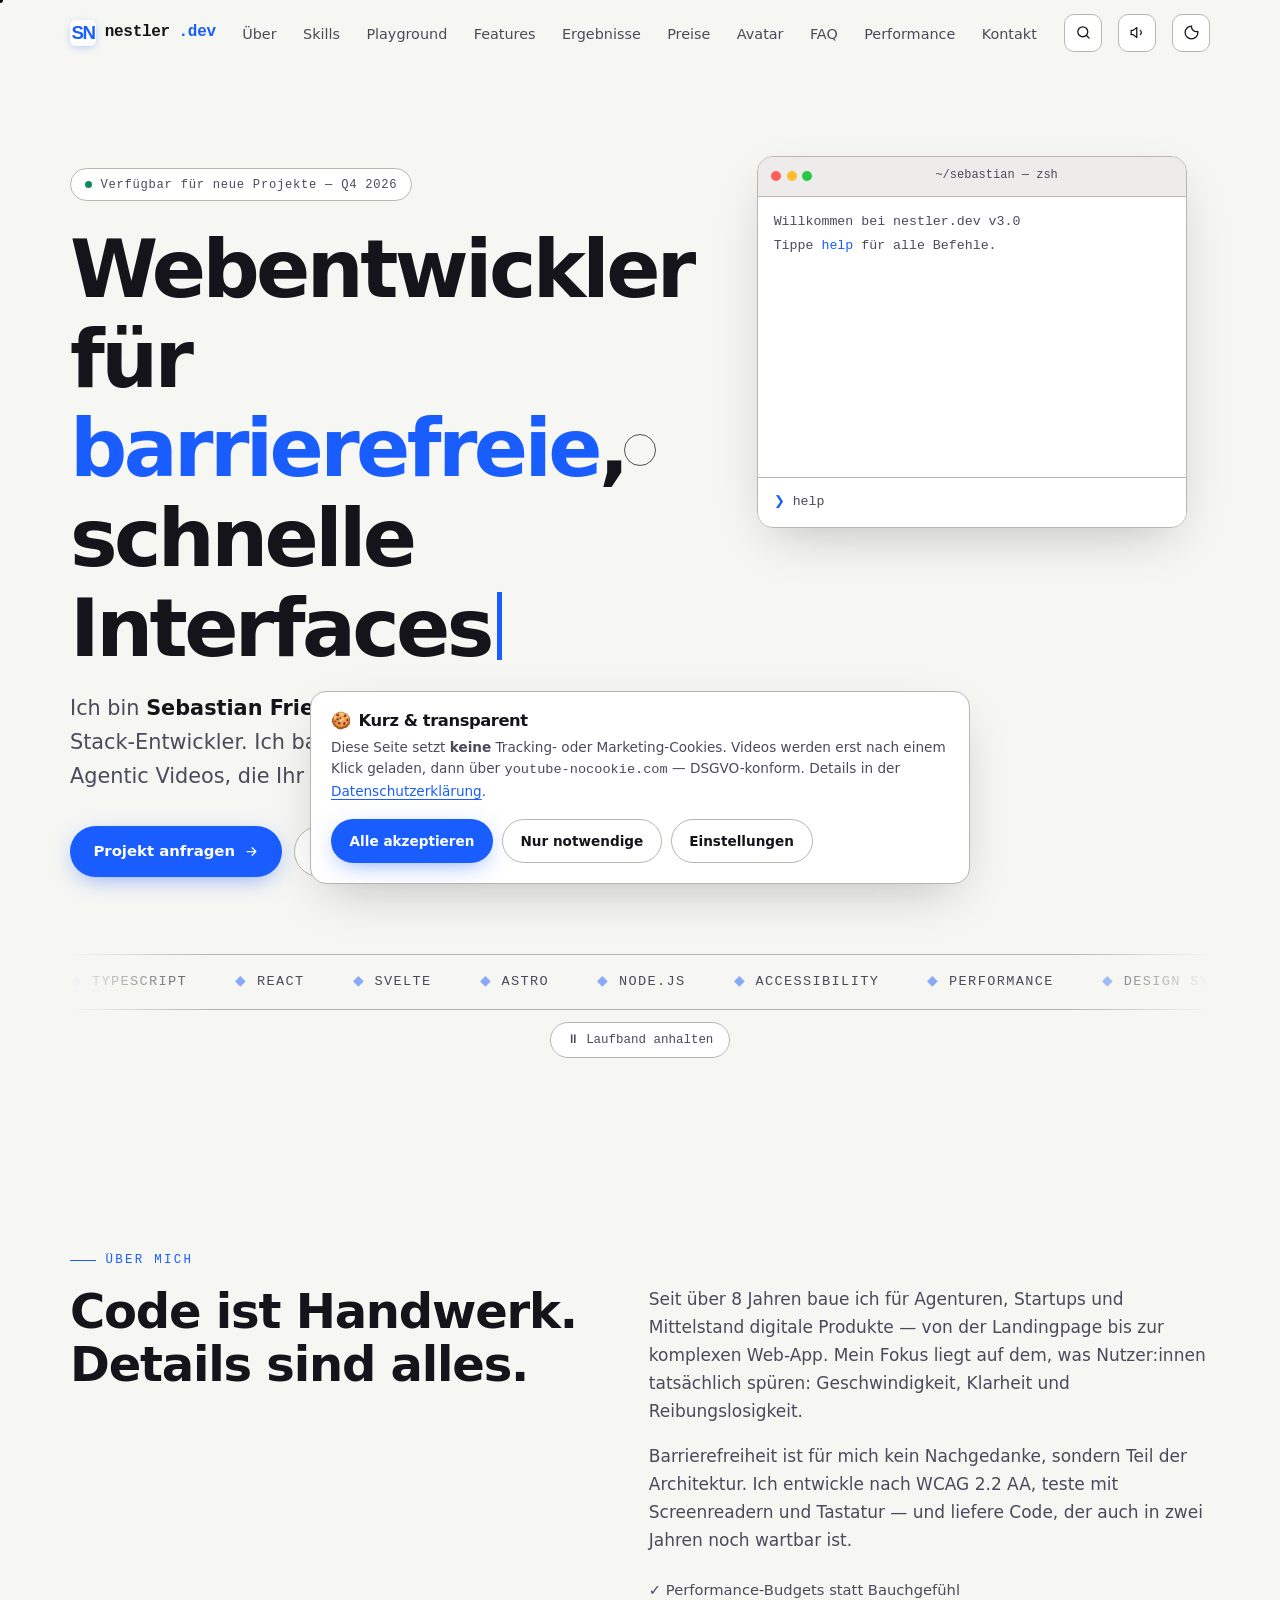
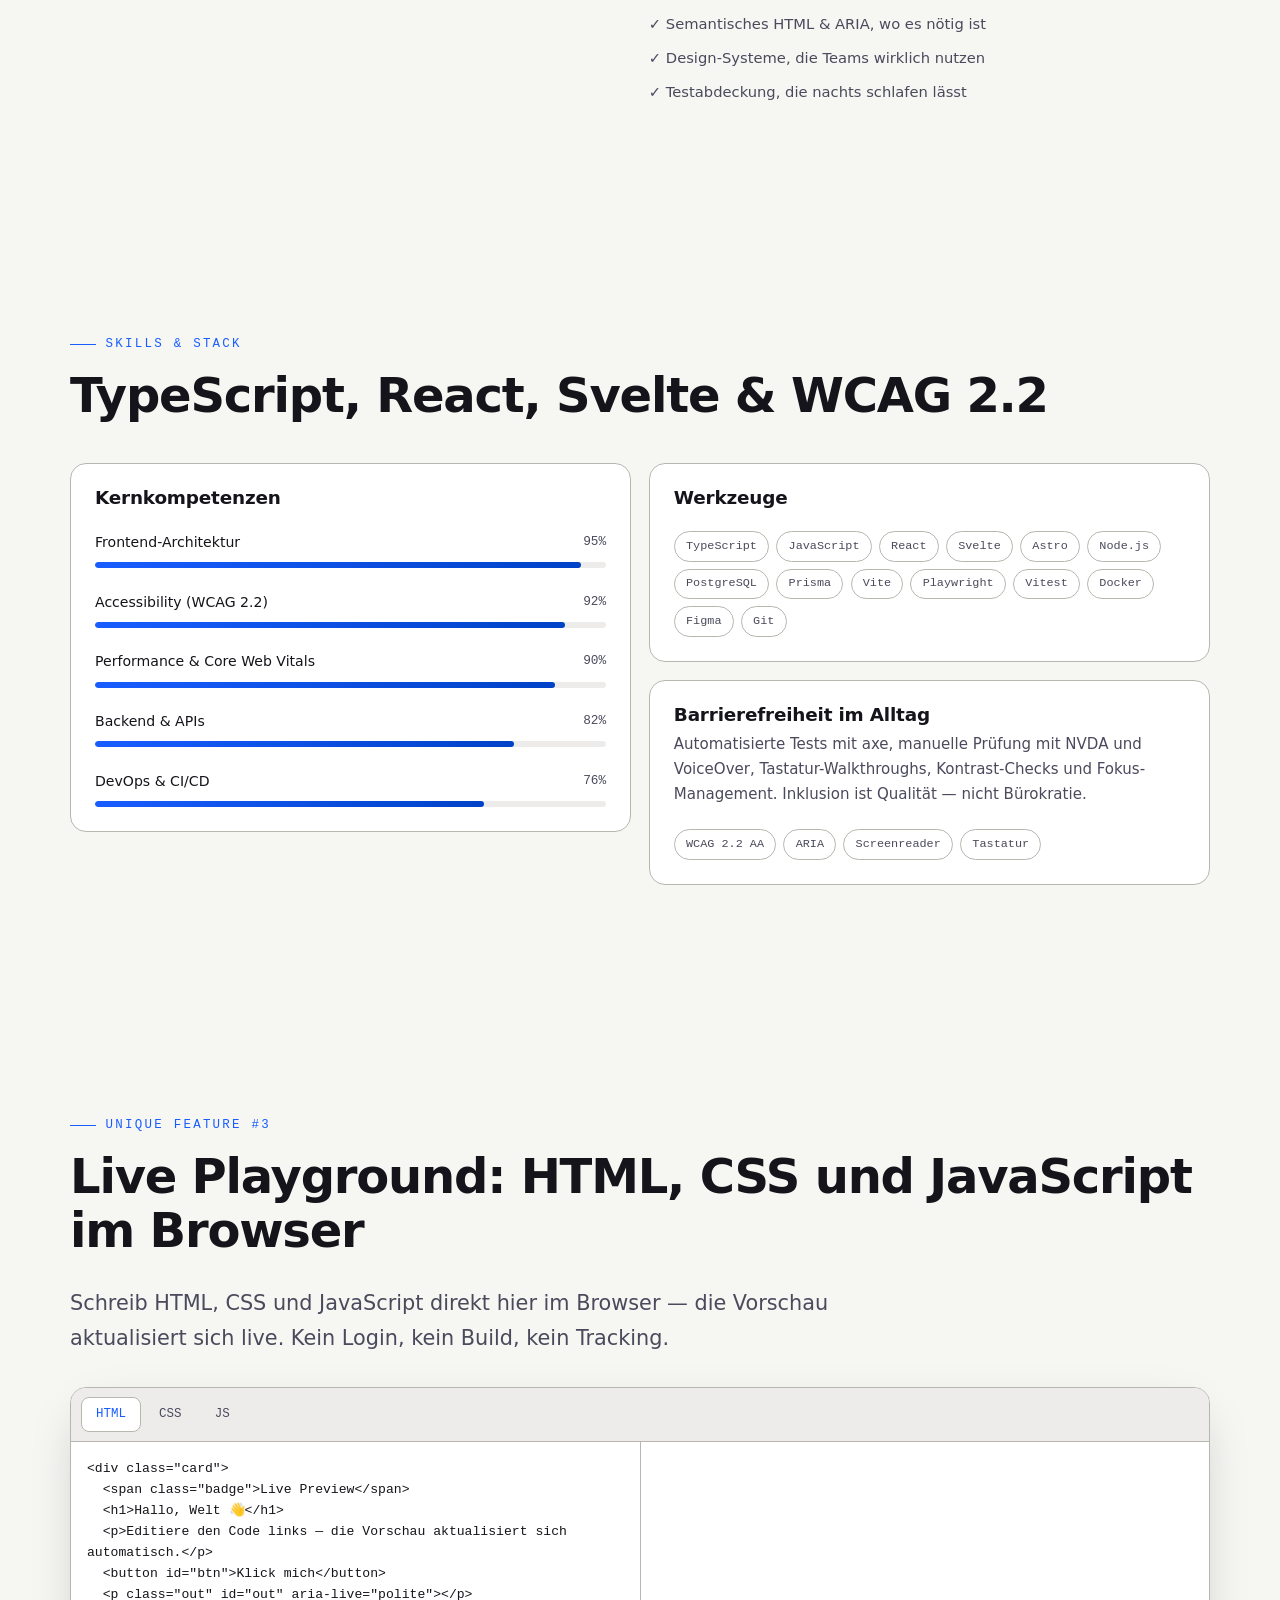
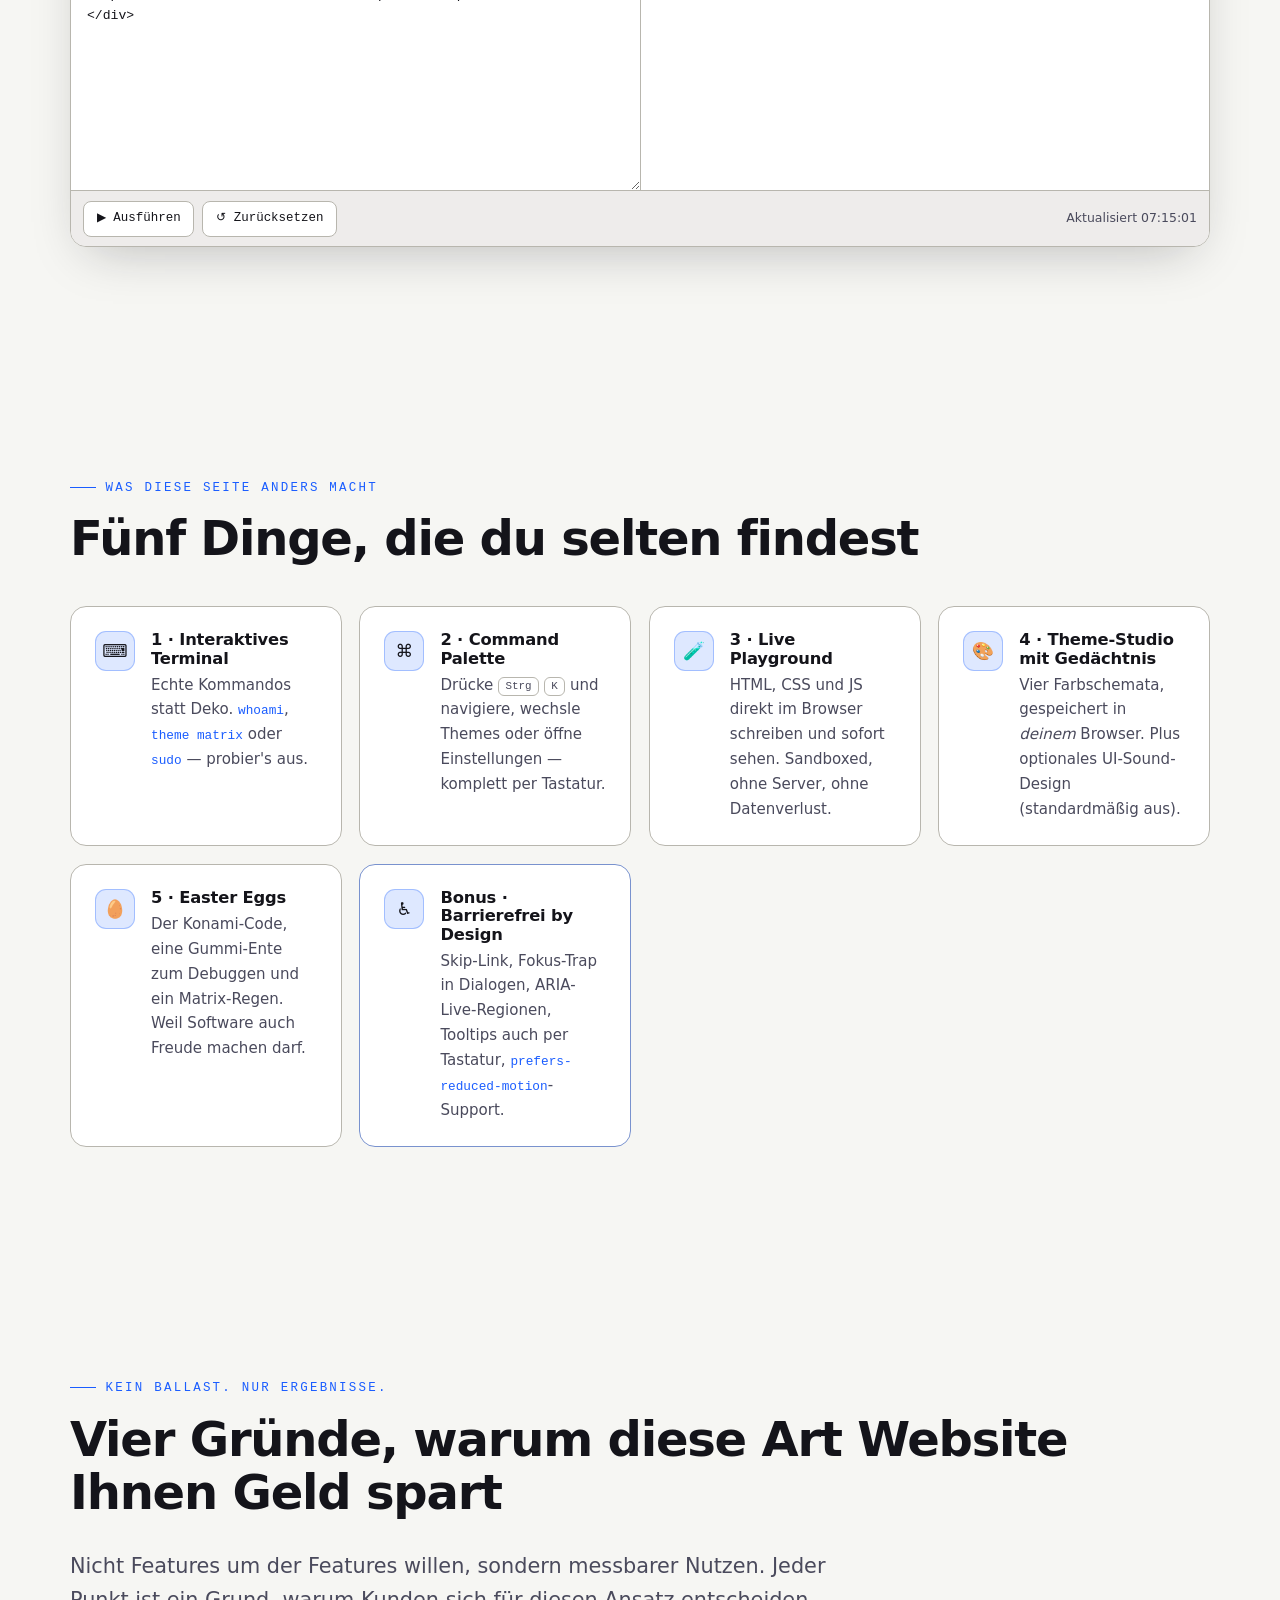
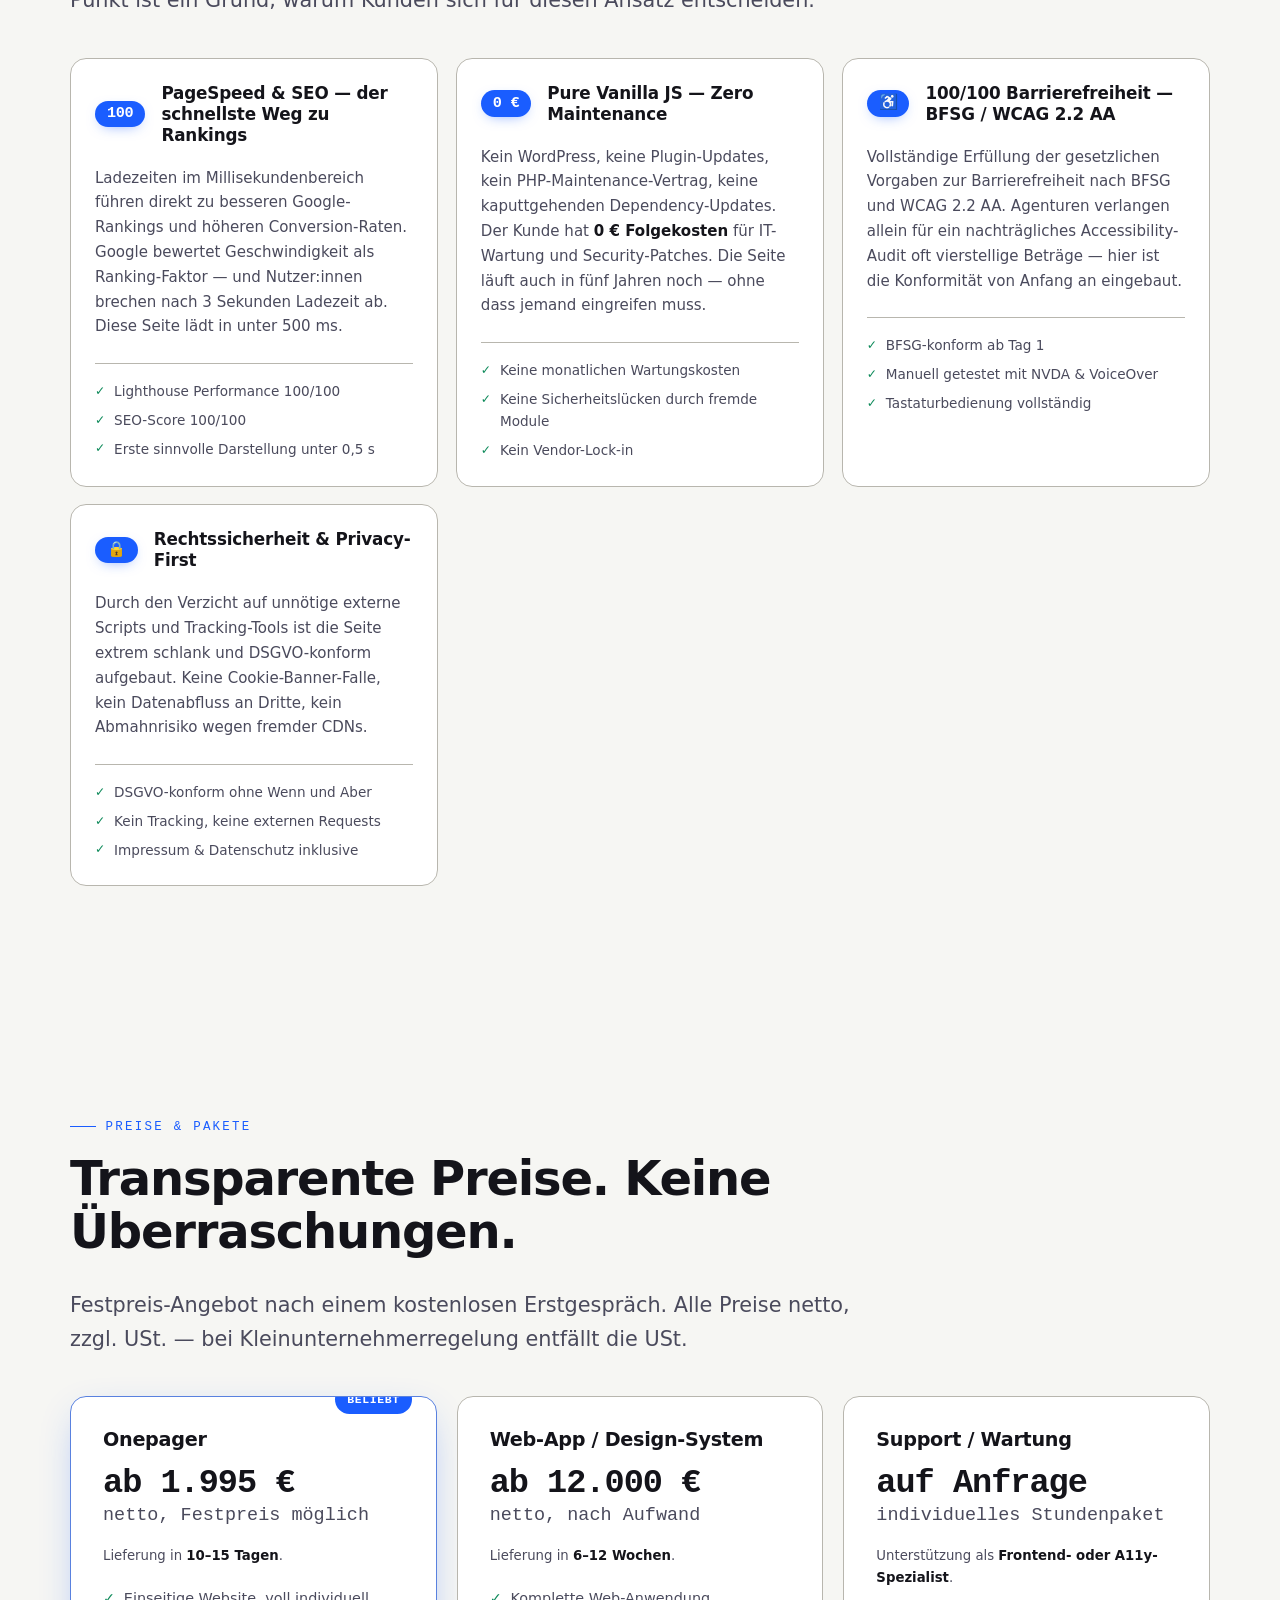
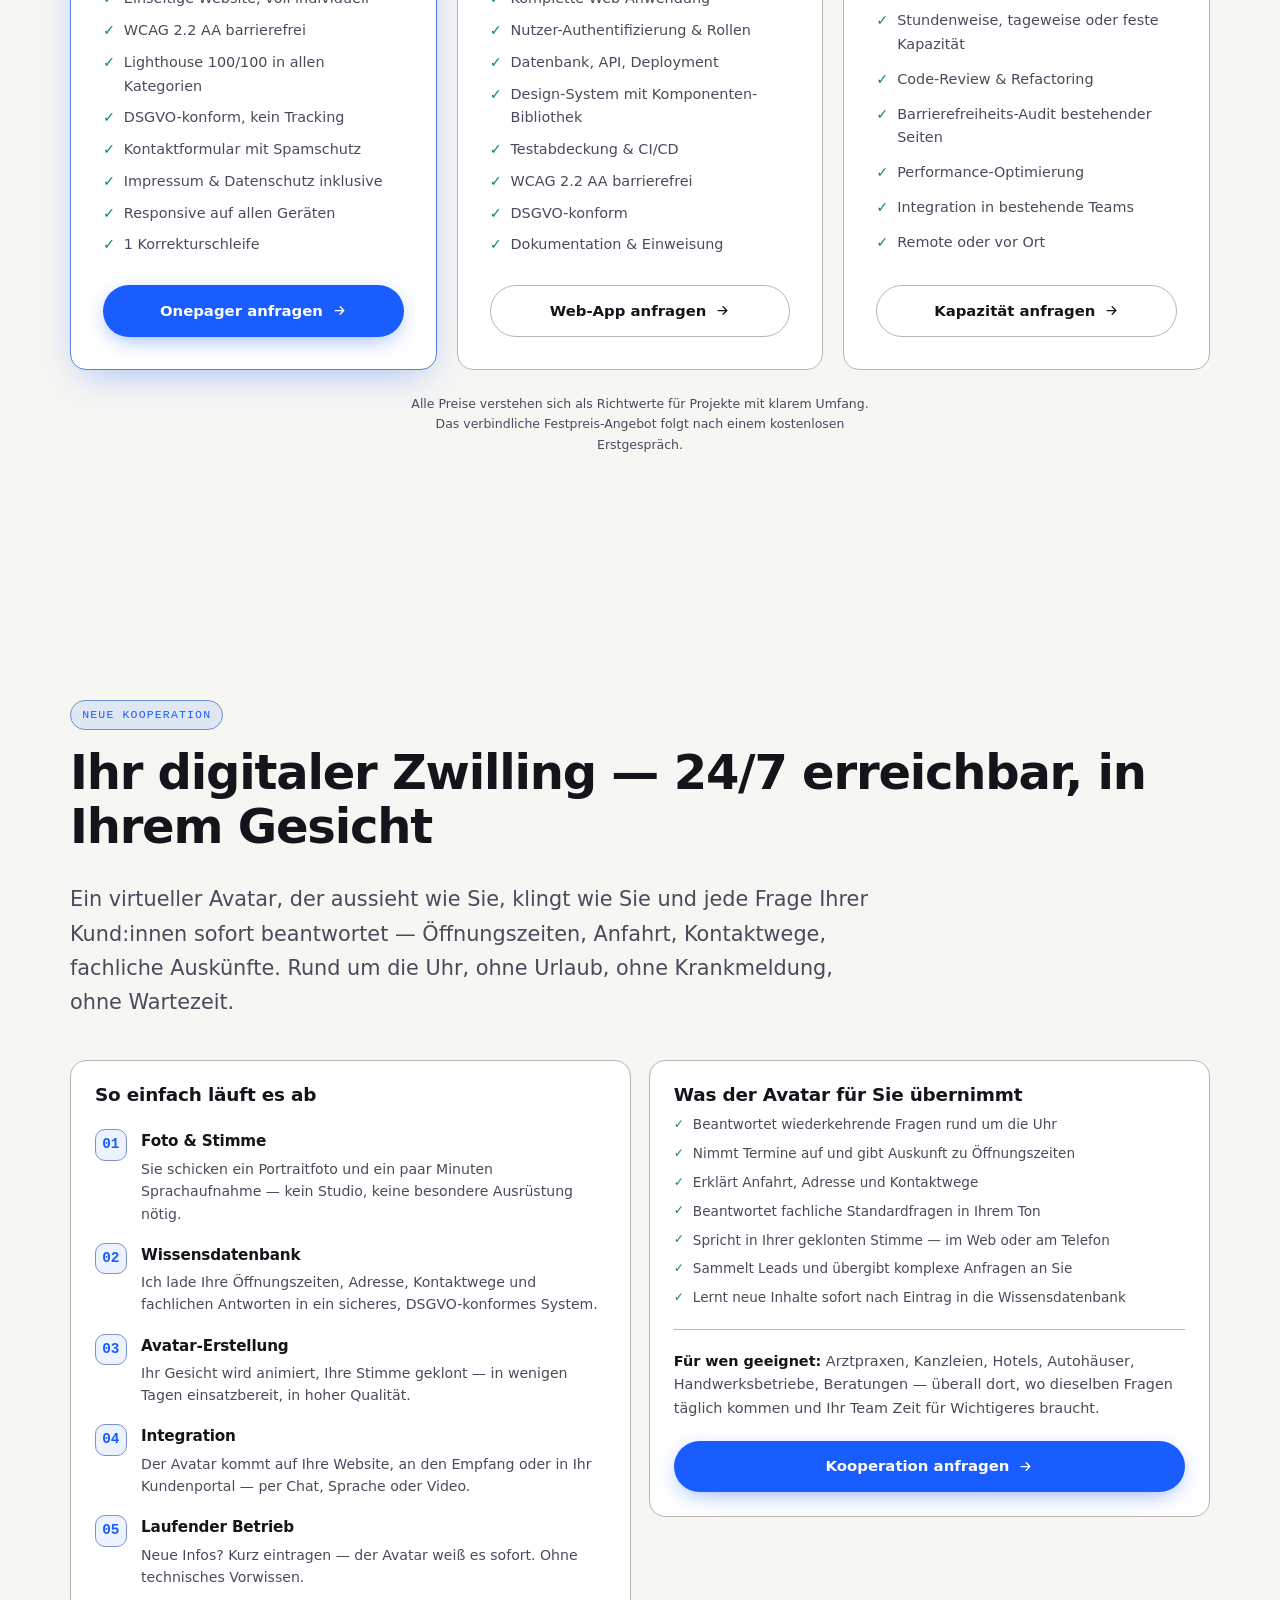
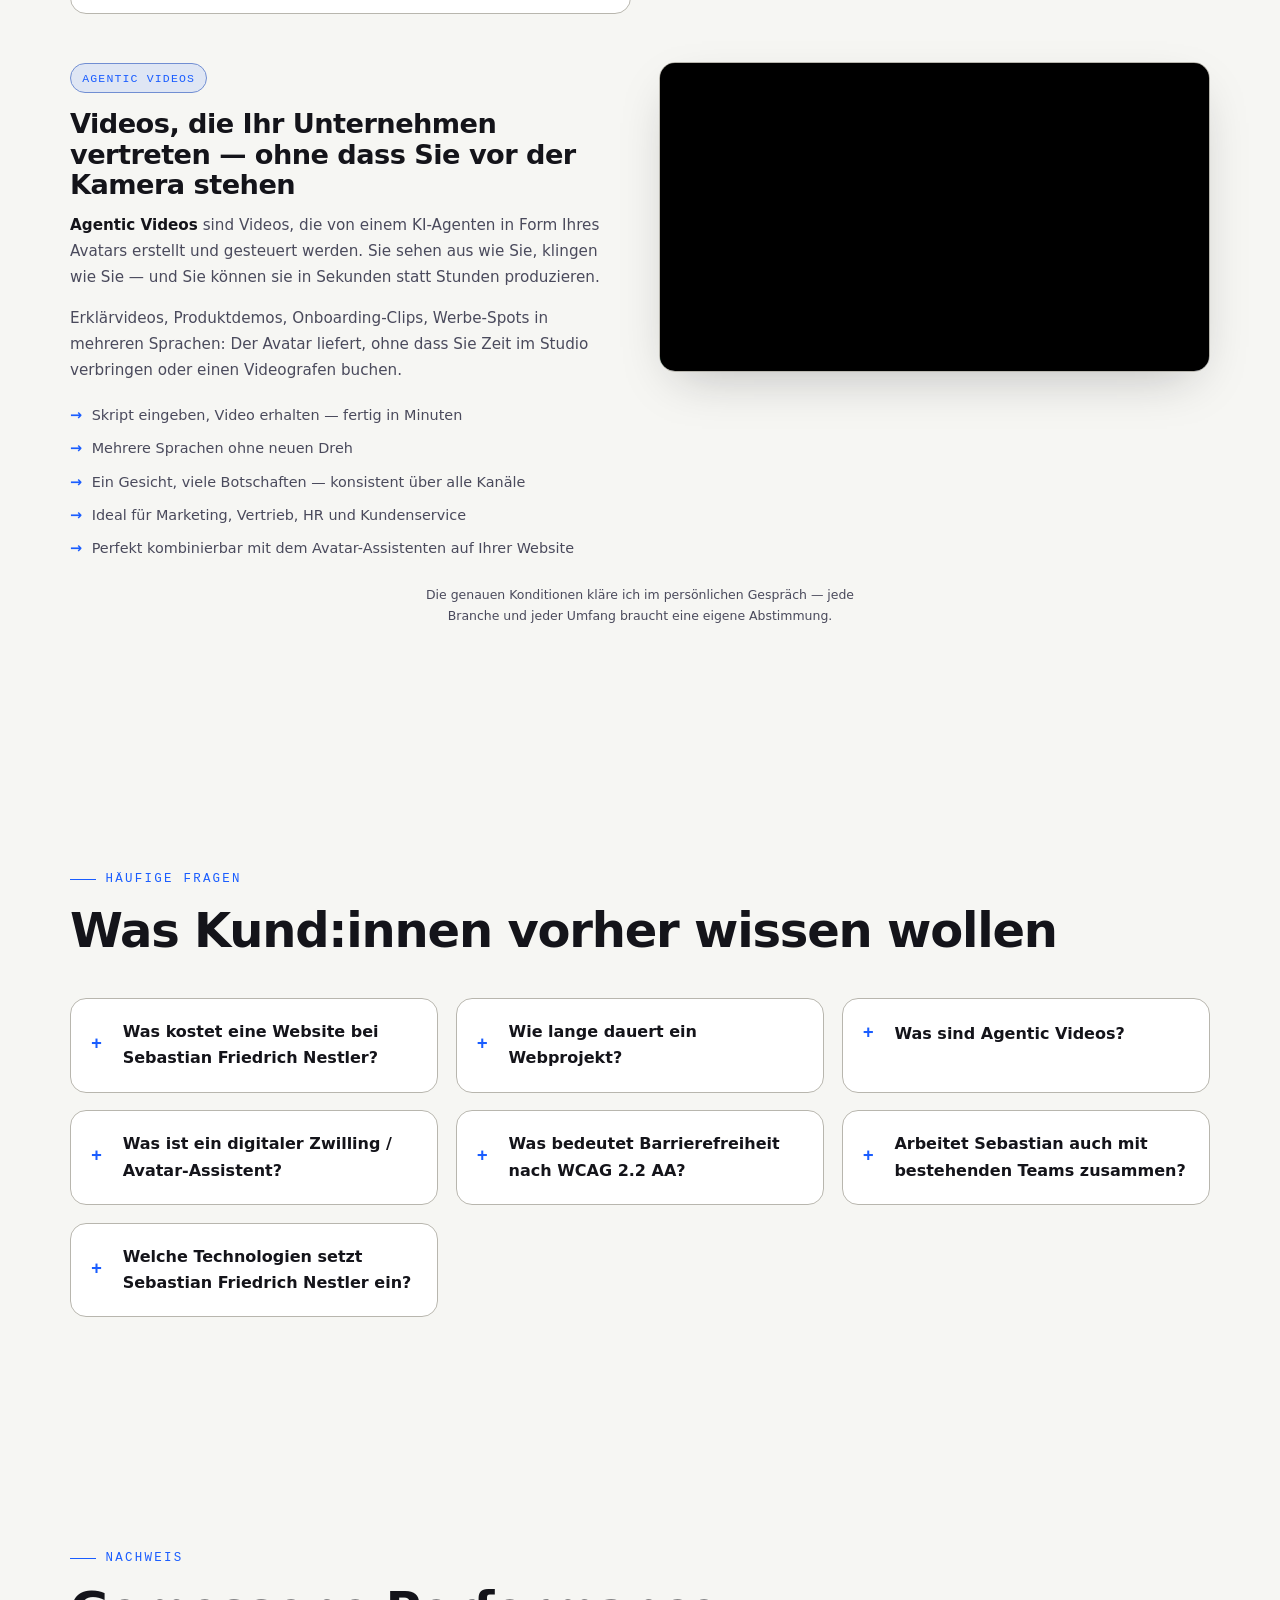
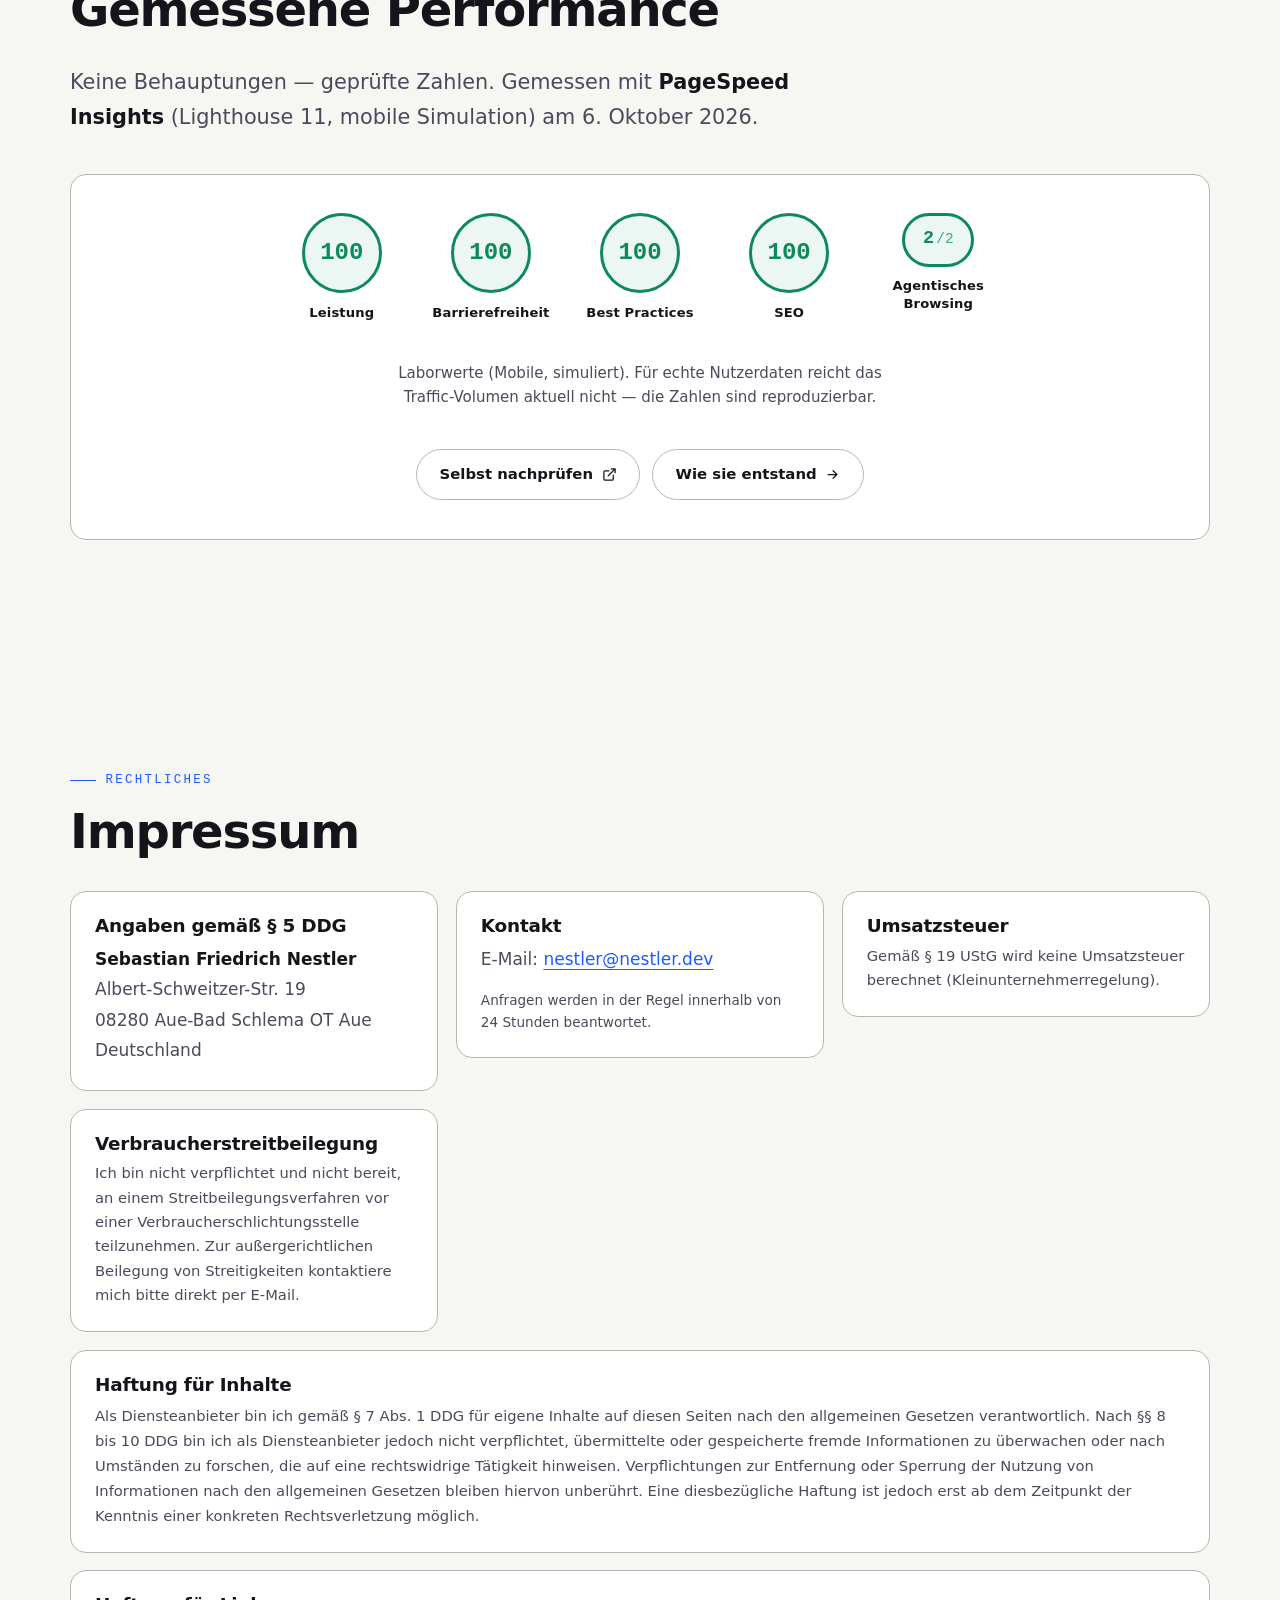
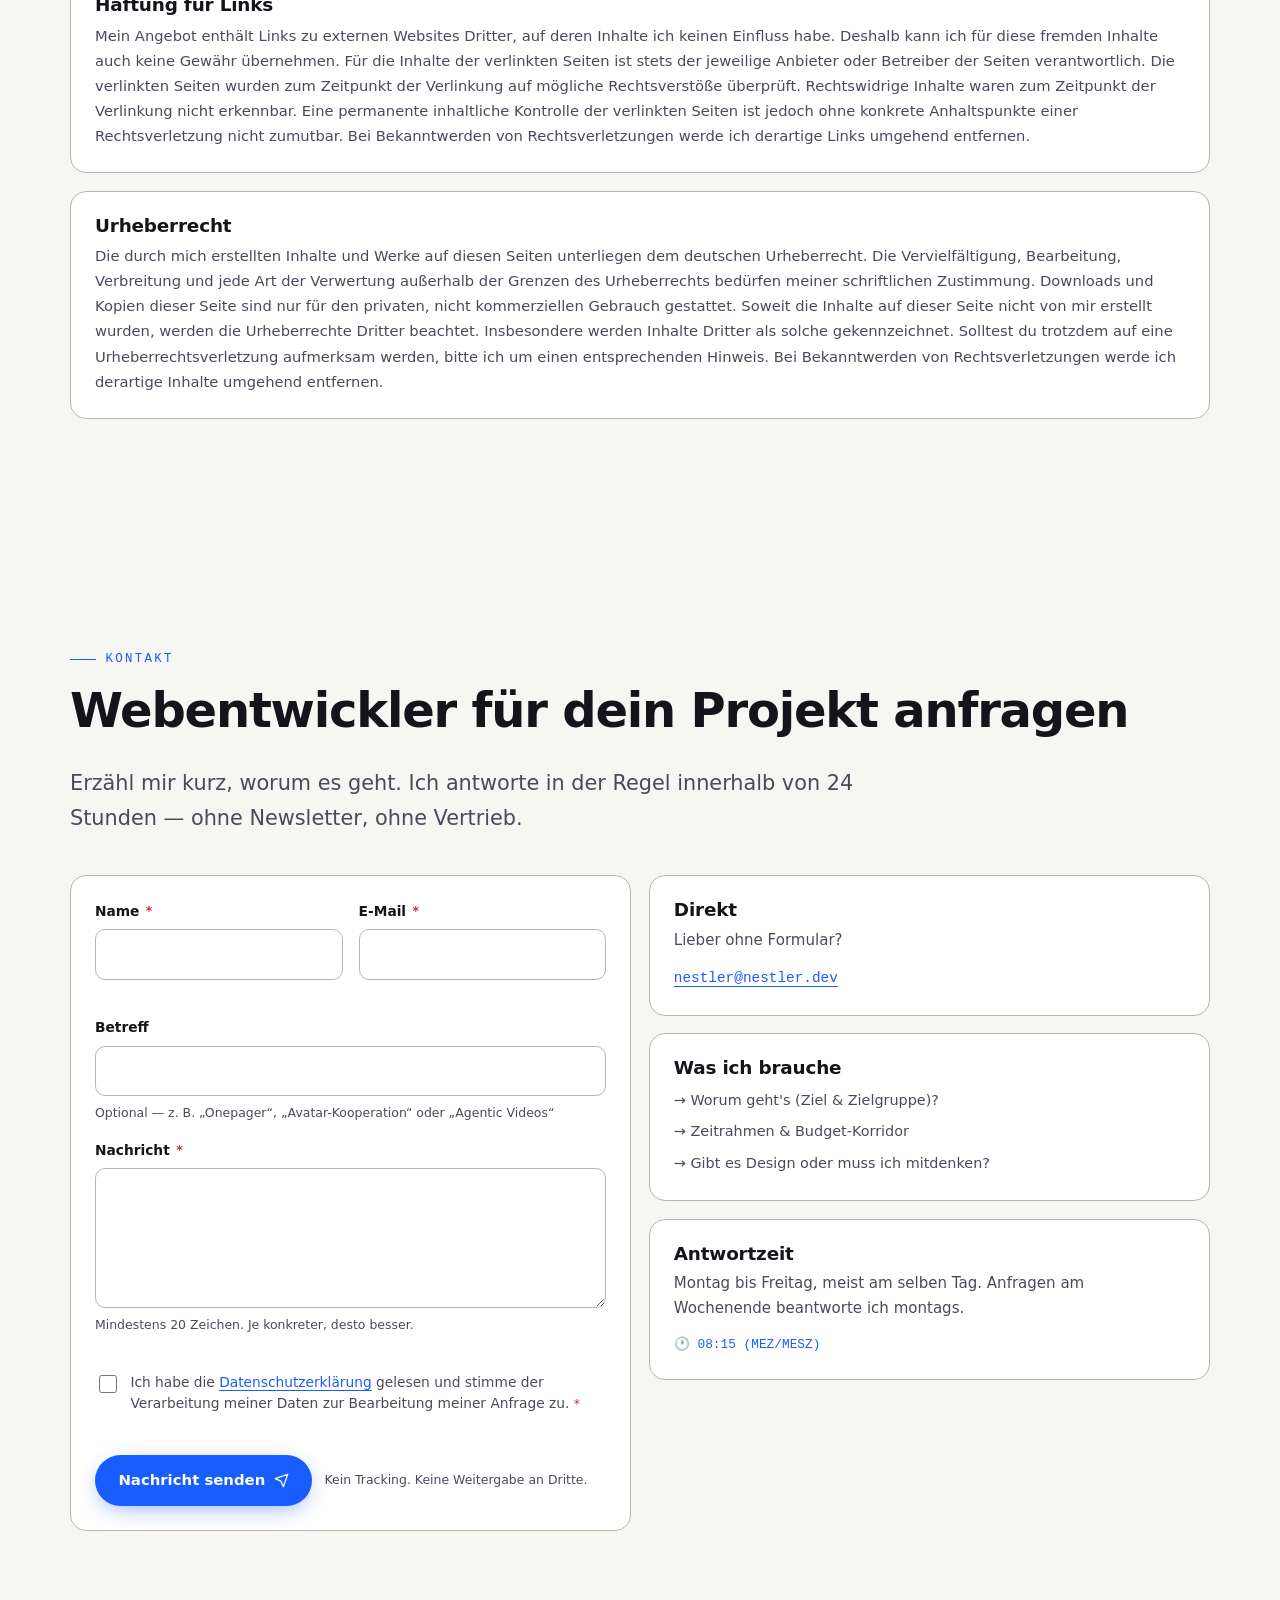
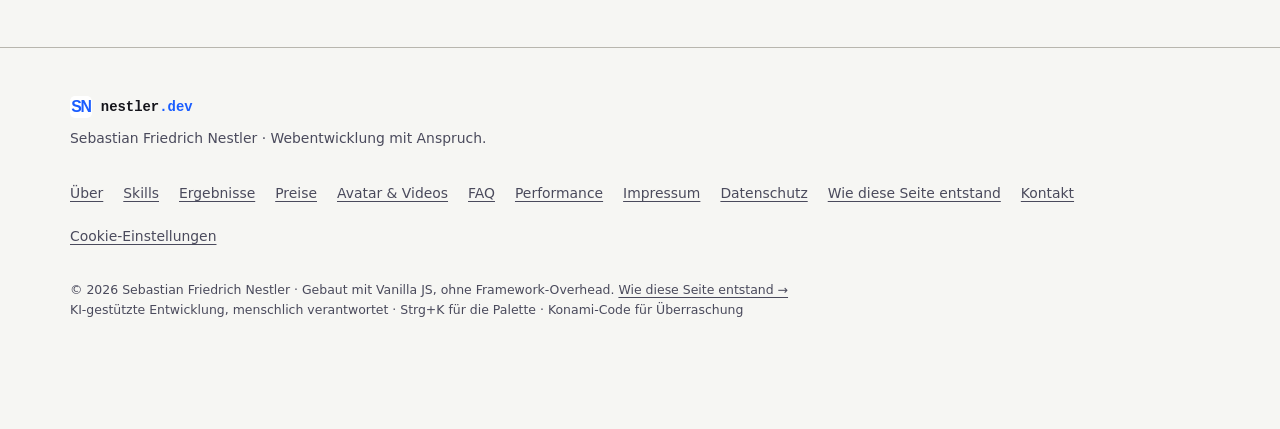
==== commit bcc70a4d: "Update print statement from 'Hello' to 'Goodbye'" ====
--- a/index.html
+++ b/index.html
@@ -61,7 +61,293 @@
 <link rel="apple-touch-icon" href="/apple-touch-icon.png" sizes="180x180">
 <link rel="manifest" href="/manifest.webmanifest">
 
-<!-- ===== NO-JS FALLBACK FOR REVEAL ANIMATIONS ===== -->
+<!-- ===== CRITICAL CSS (inline — above-the-fold, no FOUC) ===== -->
+<style>
+/* ============================================================
+   CRITICAL CSS — nur Above-the-Fold
+   Tokens, Reset, Header, Hero, Terminal, Marquee, Reveal.
+   Der Rest liegt in /style.css (extern, blockierend).
+   ============================================================ */
+
+/* 0. TOKENS / THEMES */
+:root{
+  --bg:#0a0a0b;--surface:#131317;--surface-2:#1b1b21;--border:#3a3a45;
+  --text:#e9e9ec;--muted:#a8a8b3;--accent:#4a86ff;--accent-ink:#0a0a0b;
+  --accent-2:#00d5ff;--danger:#ff6b6b;--ok:#3ddc97;
+  --radius:16px;--radius-sm:10px;
+  --shadow:0 18px 50px -12px rgba(0,0,0,.75);
+  --ring:0 0 0 3px color-mix(in srgb, var(--accent) 55%, transparent);
+  --max:1140px;
+  --font: ui-sans-serif, system-ui, -apple-system, "Segoe UI", Roboto, Helvetica, Arial, sans-serif;
+  --mono: ui-monospace, "SF Mono", "JetBrains Mono", "Fira Code", Menlo, Consolas, monospace;
+}
+[data-theme="light"]{
+  --bg:#f6f6f3;--surface:#ffffff;--surface-2:#eeeceb;--border:#b8b6ae;
+  --text:#14141a;--muted:#4a4a5c;--accent:#1a5dff;--accent-ink:#ffffff;
+  --accent-2:#0043c7;--danger:#c53030;--ok:#0e8a5a;
+  --shadow:0 18px 50px -18px rgba(20,20,26,.28);
+}
+[data-theme="synth"]{
+  --bg:#0d0716;--surface:#170d24;--surface-2:#211334;--border:#4a2d73;
+  --text:#f4ecff;--muted:#b9a4d4;--accent:#ff4fd8;--accent-ink:#12001a;
+  --accent-2:#33e1ff;--shadow:0 18px 60px -12px rgba(255,79,216,.28);
+}
+[data-theme="matrix"]{
+  --bg:#000600;--surface:#041004;--surface-2:#072007;--border:#1a5c1a;
+  --text:#c8ffc8;--muted:#7ac47a;--accent:#22ff6b;--accent-ink:#001100;
+  --accent-2:#00d5ff;--shadow:0 18px 50px -12px rgba(34,255,107,.25);
+}
+
+/* 1. BASE */
+*,*::before,*::after{box-sizing:border-box}
+html{scroll-behavior:smooth;-webkit-text-size-adjust:100%}
+@media (prefers-reduced-motion:reduce){
+  html{scroll-behavior:auto}
+  *,*::before,*::after{animation-duration:.001ms !important;animation-iteration-count:1 !important;transition-duration:.001ms !important}
+}
+body{
+  margin:0;background:var(--bg);color:var(--text);font-family:var(--font);
+  font-size:clamp(1rem,.95rem + .25vw,1.0625rem);line-height:1.65;
+  -webkit-font-smoothing:antialiased;overflow-x:hidden;
+}
+body::before{
+  content:"";position:fixed;inset:0;pointer-events:none;z-index:1;opacity:.035;
+  background-image:url("data:image/svg+xml,%3Csvg xmlns='http://www.w3.org/2000/svg' width='140' height='140'%3E%3Cfilter id='n'%3E%3CfeTurbulence type='fractalNoise' baseFrequency='.85' numOctaves='3'/%3E%3C/filter%3E%3Crect width='100%25' height='100%25' filter='url(%23n)'/%3E%3C/svg%3E");
+  mix-blend-mode:overlay;
+}
+img,svg,canvas{max-width:100%;display:block}
+button,input,textarea,select{font:inherit;color:inherit}
+a{color:var(--accent);text-underline-offset:.25em}
+a:hover{text-decoration-thickness:2px}
+::placeholder{color:var(--muted);opacity:1}
+:where(a,button,input,textarea,select,summary,[tabindex]):focus-visible{
+  outline:2px solid var(--accent);outline-offset:3px;border-radius:6px;
+}
+:where(section,[id],a,button,input,textarea,select,summary,details){scroll-margin-top:90px}
+::selection{background:var(--accent);color:var(--accent-ink)}
+.sr-only{
+  position:absolute!important;width:1px;height:1px;padding:0;margin:-1px;
+  overflow:hidden;clip:rect(0 0 0 0);white-space:nowrap;border:0;
+}
+.skip{
+  position:fixed;top:-100px;left:16px;z-index:9999;
+  background:var(--accent);color:var(--accent-ink);
+  padding:.75rem 1.25rem;border-radius:0 0 var(--radius-sm) var(--radius-sm);
+  font-weight:700;text-decoration:none;transition:top .18s ease;
+}
+.skip:focus{top:0}
+
+/* 2. LAYOUT */
+.wrap{width:min(100% - 2.5rem,var(--max));margin-inline:auto;position:relative;z-index:2}
+section{padding:clamp(4rem,9vw,7.5rem) 0;position:relative}
+.eyebrow{
+  font-family:var(--mono);font-size:.78rem;letter-spacing:.18em;
+  text-transform:uppercase;color:var(--accent);margin:0 0 .9rem;
+  display:flex;align-items:center;gap:.6rem;
+}
+.eyebrow::before{content:"";width:26px;height:1px;background:var(--accent);flex:none}
+h1,h2,h3{line-height:1.12;letter-spacing:-.025em;margin:0 0 .6em;font-weight:800}
+h2{font-size:clamp(1.9rem,1.3rem + 2.4vw,3rem)}
+h3{font-size:1.15rem;letter-spacing:-.01em}
+.lede{font-size:clamp(1.05rem,1rem + .5vw,1.3rem);color:var(--muted);max-width:62ch;margin:0}
+.hl{color:var(--accent)}
+
+/* 3. PROGRESS + HEADER */
+#progress{
+  position:fixed;top:0;left:0;height:2px;width:0%;
+  background:linear-gradient(90deg,var(--accent),var(--accent-2));
+  z-index:1000;transition:width .1s linear;
+}
+@media (prefers-reduced-motion:reduce){#progress{transition:none}}
+header.site{
+  position:sticky;top:0;z-index:900;
+  backdrop-filter:blur(14px) saturate(1.4);
+  background:color-mix(in srgb,var(--bg) 78%,transparent);
+  border-bottom:1px solid transparent;
+  transition:border-color .25s ease,background .25s ease;
+}
+header.site.stuck{border-bottom-color:var(--border)}
+.nav{display:flex;align-items:center;gap:1rem;padding:.85rem 0}
+.brand{
+  font-family:var(--mono);font-weight:700;font-size:1rem;
+  text-decoration:none;color:var(--text);letter-spacing:-.02em;
+  margin-right:auto;display:flex;align-items:center;gap:.55rem;
+}
+.brand .logo{
+  width:26px;height:26px;flex:none;border-radius:6px;
+  transition:transform .4s cubic-bezier(.2,.8,.2,1),box-shadow .3s;
+  box-shadow:0 2px 8px -2px rgba(26,93,255,.4);
+}
+.brand:hover .logo{transform:rotate(-6deg) scale(1.08);box-shadow:0 4px 14px -2px rgba(26,93,255,.6)}
+.brand .dev{color:var(--accent)}
+.nav-links{display:flex;gap:.25rem;align-items:center;list-style:none;margin:0;padding:0}
+.nav-links a{
+  color:var(--muted);text-decoration:none;font-size:.9rem;font-weight:500;
+  padding:.5rem .7rem;border-radius:8px;transition:color .2s,background .2s;
+}
+.nav-links a:hover{color:var(--text);background:var(--surface-2)}
+.icon-btn{
+  background:var(--surface);border:1px solid var(--border);color:var(--text);
+  width:38px;height:38px;border-radius:10px;display:grid;place-items:center;
+  cursor:pointer;transition:transform .18s cubic-bezier(.2,.8,.2,1),border-color .2s,background .2s;
+  flex:none;
+}
+.icon-btn:hover{border-color:var(--accent);background:var(--surface-2);transform:translateY(-2px)}
+.icon-btn svg{width:17px;height:17px;stroke:currentColor;fill:none;stroke-width:1.8;stroke-linecap:round;stroke-linejoin:round}
+.kbd-hint{
+  font-family:var(--mono);font-size:.68rem;color:var(--muted);
+  border:1px solid var(--border);border-radius:6px;padding:.15rem .4rem;
+}
+.menu-toggle{display:none}
+@media (max-width:860px){
+  .nav-links{
+    position:absolute;top:100%;left:0;right:0;
+    flex-direction:column;align-items:stretch;
+    background:var(--surface);border-bottom:1px solid var(--border);
+    padding:.75rem 1.25rem 1.25rem;gap:.15rem;display:none;
+  }
+  .nav-links.open{display:flex}
+  .nav-links a{padding:.8rem .6rem;font-size:1rem}
+  .menu-toggle{display:grid}
+  .kbd-hint{display:none}
+}
+
+/* 4. HERO */
+.hero{padding-top:clamp(3rem,7vw,6rem);padding-bottom:clamp(3rem,6vw,5rem)}
+.hero-grid{display:grid;grid-template-columns:1.05fr .95fr;gap:clamp(2rem,5vw,4rem);align-items:start}
+@media (max-width:980px){.hero-grid{grid-template-columns:1fr}}
+.status{
+  display:inline-flex;align-items:center;gap:.55rem;
+  font-family:var(--mono);font-size:.76rem;letter-spacing:.06em;
+  color:var(--muted);border:1px solid var(--border);border-radius:999px;
+  padding:.35rem .85rem;margin-bottom:1.5rem;background:var(--surface);
+}
+.status .dot{
+  width:7px;height:7px;border-radius:50%;background:var(--ok);flex:none;
+  box-shadow:0 0 0 0 color-mix(in srgb,var(--ok) 70%,transparent);
+  animation:pulse 2.4s infinite;
+}
+@keyframes pulse{
+  0%{box-shadow:0 0 0 0 color-mix(in srgb,var(--ok) 60%,transparent)}
+  70%{box-shadow:0 0 0 9px transparent}
+  100%{box-shadow:0 0 0 0 transparent}
+}
+h1.title{font-size:clamp(2.5rem,1.4rem + 5.4vw,5rem);letter-spacing:-.045em;margin-bottom:1.1rem}
+h1.title .dev{color:var(--muted);font-weight:400}
+.caret{
+  display:inline-block;width:.06em;height:.85em;background:var(--accent);
+  margin-left:.08em;vertical-align:-.06em;animation:blink 1.05s steps(1) infinite;
+}
+@keyframes blink{50%{opacity:0}}
+.hero-cta{display:flex;flex-wrap:wrap;gap:.75rem;margin-top:2rem}
+.btn{
+  display:inline-flex;align-items:center;gap:.55rem;
+  padding:.78rem 1.4rem;border-radius:999px;font-weight:650;font-size:.93rem;
+  text-decoration:none;cursor:pointer;border:1px solid transparent;
+  transition:transform .18s cubic-bezier(.2,.8,.2,1),box-shadow .25s,background .2s,color .2s,border-color .2s;
+  position:relative;
+}
+.btn:hover{transform:translateY(-2px)}
+.btn:active{transform:translateY(0)}
+.btn-primary{background:var(--accent);color:var(--accent-ink);box-shadow:0 6px 24px -8px color-mix(in srgb,var(--accent) 65%,transparent)}
+.btn-primary:hover{box-shadow:0 12px 34px -10px color-mix(in srgb,var(--accent) 75%,transparent)}
+.btn-ghost{background:var(--surface);border-color:var(--border);color:var(--text)}
+.btn-ghost:hover{border-color:var(--accent)}
+.btn svg{width:15px;height:15px;stroke:currentColor;fill:none;stroke-width:2;stroke-linecap:round;stroke-linejoin:round}
+
+/* Terminal */
+.terminal{
+  background:var(--surface);border:1px solid var(--border);border-radius:var(--radius);
+  box-shadow:var(--shadow);overflow:hidden;font-family:var(--mono);font-size:.83rem;
+}
+.term-bar{
+  display:flex;align-items:center;gap:.5rem;padding:.6rem .85rem;
+  background:var(--surface-2);border-bottom:1px solid var(--border);
+}
+.term-bar .dots{display:flex;gap:.35rem}
+.term-bar .dots i{width:10px;height:10px;border-radius:50%;background:var(--border);display:block}
+.term-bar .dots i:nth-child(1){background:#ff5f57}
+.term-bar .dots i:nth-child(2){background:#febc2e}
+.term-bar .dots i:nth-child(3){background:#28c840}
+.term-bar .fname{color:var(--muted);font-size:.75rem;margin-inline:auto}
+.term-body{
+  padding:.9rem 1rem;height:280px;overflow-y:auto;
+  display:flex;flex-direction:column;gap:.15rem;scrollbar-width:thin;
+}
+.term-body::-webkit-scrollbar{width:8px}
+.term-body::-webkit-scrollbar-thumb{background:var(--border);border-radius:8px}
+.term-line{white-space:pre-wrap;word-break:break-word;overflow-wrap:anywhere}
+.term-line.cmd{color:var(--text)}
+.term-line.cmd::before{content:"❯ ";color:var(--accent)}
+.term-line.out{color:var(--muted)}
+.term-line.ok{color:var(--ok)}
+.term-line.err{color:var(--danger)}
+.term-line a{color:var(--accent-2)}
+.term-input-row{
+  display:flex;align-items:center;gap:.5rem;
+  border-top:1px solid var(--border);padding:.6rem 1rem;background:var(--surface);
+}
+.term-input-row span{color:var(--accent)}
+.term-input-row input{
+  flex:1;background:transparent;border:0;outline:none;
+  font-family:var(--mono);font-size:.83rem;color:var(--text);padding:.25rem 0;
+}
+
+/* Marquee */
+.marquee{
+  margin-top:clamp(3rem,6vw,5rem);
+  border-block:1px solid var(--border);padding:1rem 0;
+  overflow:hidden;mask-image:linear-gradient(90deg,transparent,#000 12%,#000 88%,transparent);
+}
+.marquee-track{display:flex;gap:3rem;width:max-content;animation:scroll 32s linear infinite}
+.marquee:hover .marquee-track,
+.marquee:focus-within .marquee-track{animation-play-state:paused}
+.marquee.paused .marquee-track{animation-play-state:paused}
+@keyframes scroll{to{transform:translateX(-50%)}}
+.marquee-track span{
+  font-family:var(--mono);font-size:.85rem;color:var(--muted);
+  letter-spacing:.1em;text-transform:uppercase;white-space:nowrap;
+}
+.marquee-track span::before{content:"◆ ";color:var(--accent);opacity:.5}
+.marquee-toggle{
+  display:block;margin:.75rem auto 0;
+  background:var(--surface);border:1px solid var(--border);
+  color:var(--muted);padding:.4rem 1rem;border-radius:999px;
+  font-size:.78rem;font-family:var(--mono);cursor:pointer;
+  transition:color .2s,border-color .2s,transform .18s;
+}
+.marquee-toggle:hover{color:var(--accent);border-color:var(--accent);transform:translateY(-2px)}
+.marquee-toggle[aria-pressed="true"]{color:var(--accent);border-color:var(--accent)}
+
+/* 5. REVEAL */
+.reveal{opacity:0;transform:translateY(22px);transition:opacity .7s cubic-bezier(.2,.8,.2,1),transform .7s cubic-bezier(.2,.8,.2,1)}
+.reveal.in{opacity:1;transform:none}
+@media (prefers-reduced-motion:reduce){.reveal{opacity:1;transform:none}}
+
+/* Hero-spezifische Responsive-Regeln */
+@media (max-width:420px){
+  h1.title{font-size:2rem;letter-spacing:-.035em}
+  h1.title br{display:none}
+  .lede{font-size:1rem}
+}
+@media (max-width:480px){
+  .hero-cta{flex-direction:column}
+  .hero-cta .btn{width:100%;justify-content:center}
+}
+@media (max-width:640px){.term-body{height:220px}}
+@media (max-width:380px){
+  #sound-toggle{transform:scale(.9)}
+  .brand{font-size:.9rem}
+  .brand .logo{width:22px;height:22px}
+  .icon-btn{width:34px;height:34px}
+  .icon-btn svg{width:15px;height:15px}
+}
+</style>
+
+<!-- ===== FULL STYLESHEET (external, blocking, cached across pages) ===== -->
+<link rel="stylesheet" href="/style.css">
+
+<!-- ===== NO-JS FALLBACK ===== -->
 <noscript>
   <style>.reveal{opacity:1 !important;transform:none !important}</style>
 </noscript>
@@ -92,22 +378,11 @@
         "addressCountry": "DE"
       },
       "knowsAbout": [
-        "Webentwicklung",
-        "Frontend-Architektur",
-        "Barrierefreiheit",
-        "WCAG 2.2",
-        "TypeScript",
-        "React",
-        "Svelte",
-        "Astro",
-        "Node.js",
-        "Core Web Vitals",
-        "Agentic Videos",
-        "KI-Avatare"
+        "Webentwicklung","Frontend-Architektur","Barrierefreiheit","WCAG 2.2",
+        "TypeScript","React","Svelte","Astro","Node.js","Core Web Vitals",
+        "Agentic Videos","KI-Avatare"
       ],
-      "sameAs": [
-        "https://github.com/Sebastian-Nestler"
-      ]
+      "sameAs": ["https://github.com/Sebastian-Nestler"]
     },
     {
       "@type": "WebSite",
@@ -132,20 +407,11 @@
         "addressLocality": "Aue-Bad Schlema",
         "addressCountry": "DE"
       },
-      "areaServed": {
-        "@type": "Country",
-        "name": "Deutschland"
-      },
+      "areaServed": { "@type": "Country", "name": "Deutschland" },
       "serviceType": [
-        "Webentwicklung",
-        "Frontend-Entwicklung",
-        "Barrierefreiheits-Audit",
-        "Performance-Optimierung",
-        "Design-System-Entwicklung",
-        "Digitaler Zwilling",
-        "Avatar-Assistent",
-        "KI-Chatbot",
-        "Agentic Videos"
+        "Webentwicklung","Frontend-Entwicklung","Barrierefreiheits-Audit",
+        "Performance-Optimierung","Design-System-Entwicklung","Digitaler Zwilling",
+        "Avatar-Assistent","KI-Chatbot","Agentic Videos"
       ],
       "priceRange": "€€",
       "hasOfferCatalog": {
@@ -158,9 +424,7 @@
             "description": "Einseitige Website, barrierefrei, DSGVO-konform, Lighthouse 100/100. Lieferung in 10–15 Tagen.",
             "priceSpecification": {
               "@type": "PriceSpecification",
-              "price": "1995",
-              "priceCurrency": "EUR",
-              "valueAddedTaxIncluded": false
+              "price": "1995","priceCurrency": "EUR","valueAddedTaxIncluded": false
             }
           },
           {
@@ -169,9 +433,7 @@
             "description": "Komplexe Web-Anwendungen und Design-Systeme. Lieferung in 6–12 Wochen.",
             "priceSpecification": {
               "@type": "PriceSpecification",
-              "price": "12000",
-              "priceCurrency": "EUR",
-              "valueAddedTaxIncluded": false
+              "price": "12000","priceCurrency": "EUR","valueAddedTaxIncluded": false
             }
           },
           {
@@ -200,894 +462,18 @@
       "@type": "FAQPage",
       "@id": "https://sebastian-nestler.github.io/#faq",
       "mainEntity": [
-        {
-          "@type": "Question",
-          "name": "Was kostet eine Website bei Sebastian Friedrich Nestler?",
-          "acceptedAnswer": {
-            "@type": "Answer",
-            "text": "Ein Onepager startet bei 1.995 € und wird in 10 bis 15 Tagen geliefert. Web-Apps und Design-Systeme beginnen bei 12.000 €. Ein Festpreis-Angebot gibt es nach einem kostenlosen Erstgespräch."
-          }
-        },
-        {
-          "@type": "Question",
-          "name": "Wie lange dauert ein Webprojekt?",
-          "acceptedAnswer": {
-            "@type": "Answer",
-            "text": "Einen Onepager liefern wir typischerweise in 10 bis 15 Tagen. Komplexere Web-Apps oder Design-Systeme dauern 6 bis 12 Wochen. Der genaue Zeitplan wird im Kickoff verbindlich festgelegt."
-          }
-        },
-        {
-          "@type": "Question",
-          "name": "Was sind Agentic Videos?",
-          "acceptedAnswer": {
-            "@type": "Answer",
-            "text": "Agentic Videos sind Videos, die von KI-Agenten in Form eines virtuellen Avatars erstellt und gesteuert werden. Sie sehen aus und klingen wie eine echte Person und können im Marketing, Vertrieb und Kundenservice eingesetzt werden — für Erklärvideos, Produktdemos oder 24/7-Kundenkommunikation."
-          }
-        },
-        {
-          "@type": "Question",
-          "name": "Was ist ein digitaler Zwilling / Avatar-Assistent?",
-          "acceptedAnswer": {
-            "@type": "Answer",
-            "text": "Ein virtueller Avatar, der wie Sie aussieht, in Ihrer geklonten Stimme spricht und rund um die Uhr Fragen von Kund:innen beantwortet — zu Öffnungszeiten, Anfahrt, Kontakt und fachlichen Themen. Sie liefern ein Foto und Sprachaufnahmen, wir übernehmen Erstellung, Integration und Wissensdatenbank."
-          }
-        },
-        {
-          "@type": "Question",
-          "name": "Was bedeutet Barrierefreiheit nach WCAG 2.2 AA?",
-          "acceptedAnswer": {
-            "@type": "Answer",
-            "text": "WCAG 2.2 AA ist der international anerkannte Standard für barrierefreie Websites. Er stellt sicher, dass Menschen mit Seh-, Hör-, motorischen oder kognitiven Einschränkungen die Seite nutzen können. Sebastian entwickelt jede Seite direkt nach diesem Standard."
-          }
-        },
-        {
-          "@type": "Question",
-          "name": "Arbeitet Sebastian auch mit bestehenden Teams zusammen?",
-          "acceptedAnswer": {
-            "@type": "Answer",
-            "text": "Ja. Neben kompletten Projekten gibt es Unterstützung als Frontend- oder Accessibility-Spezialist für bestehende Teams — stundenweise, tageweise oder als feste Kapazität."
-          }
-        },
-        {
-          "@type": "Question",
-          "name": "Welche Technologien setzt Sebastian Friedrich Nestler ein?",
-          "acceptedAnswer": {
-            "@type": "Answer",
-            "text": "Hauptsächlich TypeScript, React, Svelte und Astro im Frontend, Node.js und PostgreSQL im Backend. Tools wie Vite, Playwright, Vitest und Docker gehören zum Standard-Setup."
-          }
-        }
+        { "@type": "Question", "name": "Was kostet eine Website bei Sebastian Friedrich Nestler?", "acceptedAnswer": { "@type": "Answer", "text": "Ein Onepager startet bei 1.995 € und wird in 10 bis 15 Tagen geliefert. Web-Apps und Design-Systeme beginnen bei 12.000 €. Ein Festpreis-Angebot gibt es nach einem kostenlosen Erstgespräch." } },
+        { "@type": "Question", "name": "Wie lange dauert ein Webprojekt?", "acceptedAnswer": { "@type": "Answer", "text": "Einen Onepager liefern wir typischerweise in 10 bis 15 Tagen. Komplexere Web-Apps oder Design-Systeme dauern 6 bis 12 Wochen. Der genaue Zeitplan wird im Kickoff verbindlich festgelegt." } },
+        { "@type": "Question", "name": "Was sind Agentic Videos?", "acceptedAnswer": { "@type": "Answer", "text": "Agentic Videos sind Videos, die von KI-Agenten in Form eines virtuellen Avatars erstellt und gesteuert werden. Sie sehen aus und klingen wie eine echte Person und können im Marketing, Vertrieb und Kundenservice eingesetzt werden — für Erklärvideos, Produktdemos oder 24/7-Kundenkommunikation." } },
+        { "@type": "Question", "name": "Was ist ein digitaler Zwilling / Avatar-Assistent?", "acceptedAnswer": { "@type": "Answer", "text": "Ein virtueller Avatar, der wie Sie aussieht, in Ihrer geklonten Stimme spricht und rund um die Uhr Fragen von Kund:innen beantwortet — zu Öffnungszeiten, Anfahrt, Kontakt und fachlichen Themen. Sie liefern ein Foto und Sprachaufnahmen, wir übernehmen Erstellung, Integration und Wissensdatenbank." } },
+        { "@type": "Question", "name": "Was bedeutet Barrierefreiheit nach WCAG 2.2 AA?", "acceptedAnswer": { "@type": "Answer", "text": "WCAG 2.2 AA ist der international anerkannte Standard für barrierefreie Websites. Er stellt sicher, dass Menschen mit Seh-, Hör-, motorischen oder kognitiven Einschränkungen die Seite nutzen können. Sebastian entwickelt jede Seite direkt nach diesem Standard." } },
+        { "@type": "Question", "name": "Arbeitet Sebastian auch mit bestehenden Teams zusammen?", "acceptedAnswer": { "@type": "Answer", "text": "Ja. Neben kompletten Projekten gibt es Unterstützung als Frontend- oder Accessibility-Spezialist für bestehende Teams — stundenweise, tageweise oder als feste Kapazität." } },
+        { "@type": "Question", "name": "Welche Technologien setzt Sebastian Friedrich Nestler ein?", "acceptedAnswer": { "@type": "Answer", "text": "Hauptsächlich TypeScript, React, Svelte und Astro im Frontend, Node.js und PostgreSQL im Backend. Tools wie Vite, Playwright, Vitest und Docker gehören zum Standard-Setup." } }
       ]
     }
   ]
 }
 </script>
-
-<style>
-/* ============================================================
-   0. TOKENS / THEMES — WCAG 2.2 AA geprüft
-   ============================================================ */
-:root{
-  --bg:#0a0a0b;
-  --surface:#131317;
-  --surface-2:#1b1b21;
-  --border:#3a3a45;
-  --text:#e9e9ec;
-  --muted:#a8a8b3;
-  --accent:#4a86ff;
-  --accent-ink:#0a0a0b;
-  --accent-2:#00d5ff;
-  --danger:#ff6b6b;
-  --ok:#3ddc97;
-  --radius:16px;
-  --radius-sm:10px;
-  --shadow:0 18px 50px -12px rgba(0,0,0,.75);
-  --ring:0 0 0 3px color-mix(in srgb, var(--accent) 55%, transparent);
-  --max:1140px;
-  --font: ui-sans-serif, system-ui, -apple-system, "Segoe UI", Roboto, Helvetica, Arial, sans-serif;
-  --mono: ui-monospace, "SF Mono", "JetBrains Mono", "Fira Code", Menlo, Consolas, monospace;
-}
-[data-theme="light"]{
-  --bg:#f6f6f3;
-  --surface:#ffffff;
-  --surface-2:#eeeceb;
-  --border:#b8b6ae;
-  --text:#14141a;
-  --muted:#4a4a5c;
-  --accent:#1a5dff;
-  --accent-ink:#ffffff;
-  --accent-2:#0043c7;
-  --danger:#c53030;
-  --ok:#0e8a5a;
-  --shadow:0 18px 50px -18px rgba(20,20,26,.28);
-}
-[data-theme="synth"]{
-  --bg:#0d0716;
-  --surface:#170d24;
-  --surface-2:#211334;
-  --border:#4a2d73;
-  --text:#f4ecff;
-  --muted:#b9a4d4;
-  --accent:#ff4fd8;
-  --accent-ink:#12001a;
-  --accent-2:#33e1ff;
-  --shadow:0 18px 60px -12px rgba(255,79,216,.28);
-}
-[data-theme="matrix"]{
-  --bg:#000600;
-  --surface:#041004;
-  --surface-2:#072007;
-  --border:#1a5c1a;
-  --text:#c8ffc8;
-  --muted:#7ac47a;
-  --accent:#22ff6b;
-  --accent-ink:#001100;
-  --accent-2:#00d5ff;
-  --shadow:0 18px 50px -12px rgba(34,255,107,.25);
-}
-
-/* ============================================================
-   1. BASE
-   ============================================================ */
-*,*::before,*::after{box-sizing:border-box}
-html{scroll-behavior:smooth;-webkit-text-size-adjust:100%}
-@media (prefers-reduced-motion:reduce){
-  html{scroll-behavior:auto}
-  *,*::before,*::after{animation-duration:.001ms !important;animation-iteration-count:1 !important;transition-duration:.001ms !important}
-}
-body{
-  margin:0;
-  background:var(--bg);
-  color:var(--text);
-  font-family:var(--font);
-  font-size:clamp(1rem,.95rem + .25vw,1.0625rem);
-  line-height:1.65;
-  -webkit-font-smoothing:antialiased;
-  overflow-x:hidden;
-}
-body::before{
-  content:"";
-  position:fixed;inset:0;pointer-events:none;z-index:1;opacity:.035;
-  background-image:url("data:image/svg+xml,%3Csvg xmlns='http://www.w3.org/2000/svg' width='140' height='140'%3E%3Cfilter id='n'%3E%3CfeTurbulence type='fractalNoise' baseFrequency='.85' numOctaves='3'/%3E%3C/filter%3E%3Crect width='100%25' height='100%25' filter='url(%23n)'/%3E%3C/svg%3E");
-  mix-blend-mode:overlay;
-}
-img,svg,canvas{max-width:100%;display:block}
-button,input,textarea,select{font:inherit;color:inherit}
-a{color:var(--accent);text-underline-offset:.25em}
-a:hover{text-decoration-thickness:2px}
-
-::placeholder{color:var(--muted);opacity:1}
-
-:where(a,button,input,textarea,select,summary,[tabindex]):focus-visible{
-  outline:2px solid var(--accent);
-  outline-offset:3px;
-  border-radius:6px;
-}
-:where(section, [id], a, button, input, textarea, select, summary, details) {
-  scroll-margin-top: 90px;
-}
-::selection{background:var(--accent);color:var(--accent-ink)}
-
-.sr-only{
-  position:absolute!important;width:1px;height:1px;padding:0;margin:-1px;
-  overflow:hidden;clip:rect(0 0 0 0);white-space:nowrap;border:0;
-}
-.skip{
-  position:fixed;top:-100px;left:16px;z-index:9999;
-  background:var(--accent);color:var(--accent-ink);
-  padding:.75rem 1.25rem;border-radius:0 0 var(--radius-sm) var(--radius-sm);
-  font-weight:700;text-decoration:none;transition:top .18s ease;
-}
-.skip:focus{top:0}
-
-/* ============================================================
-   2. LAYOUT
-   ============================================================ */
-.wrap{width:min(100% - 2.5rem,var(--max));margin-inline:auto;position:relative;z-index:2}
-section{padding:clamp(4rem,9vw,7.5rem) 0;position:relative}
-.eyebrow{
-  font-family:var(--mono);font-size:.78rem;letter-spacing:.18em;
-  text-transform:uppercase;color:var(--accent);margin:0 0 .9rem;
-  display:flex;align-items:center;gap:.6rem;
-}
-.eyebrow::before{content:"";width:26px;height:1px;background:var(--accent);flex:none}
-h1,h2,h3{line-height:1.12;letter-spacing:-.025em;margin:0 0 .6em;font-weight:800}
-h2{font-size:clamp(1.9rem,1.3rem + 2.4vw,3rem)}
-h3{font-size:1.15rem;letter-spacing:-.01em}
-.lede{font-size:clamp(1.05rem,1rem + .5vw,1.3rem);color:var(--muted);max-width:62ch;margin:0}
-.hl{color:var(--accent)}
-
-/* ============================================================
-   3. PROGRESS + HEADER
-   ============================================================ */
-#progress{
-  position:fixed;top:0;left:0;height:2px;width:0%;
-  background:linear-gradient(90deg,var(--accent),var(--accent-2));
-  z-index:1000;transition:width .1s linear;
-}
-@media (prefers-reduced-motion:reduce){#progress{transition:none}}
-header.site{
-  position:sticky;top:0;z-index:900;
-  backdrop-filter:blur(14px) saturate(1.4);
-  background:color-mix(in srgb,var(--bg) 78%,transparent);
-  border-bottom:1px solid transparent;
-  transition:border-color .25s ease,background .25s ease;
-}
-header.site.stuck{border-bottom-color:var(--border)}
-.nav{display:flex;align-items:center;gap:1rem;padding:.85rem 0}
-.brand{
-  font-family:var(--mono);font-weight:700;font-size:1rem;
-  text-decoration:none;color:var(--text);letter-spacing:-.02em;
-  margin-right:auto;display:flex;align-items:center;gap:.55rem;
-}
-.brand .logo{
-  width:26px;height:26px;flex:none;border-radius:6px;
-  transition:transform .4s cubic-bezier(.2,.8,.2,1),box-shadow .3s;
-  box-shadow:0 2px 8px -2px rgba(26,93,255,.4);
-}
-.brand:hover .logo{transform:rotate(-6deg) scale(1.08);box-shadow:0 4px 14px -2px rgba(26,93,255,.6)}
-.brand .dev{color:var(--accent)}
-
-.nav-links{display:flex;gap:.25rem;align-items:center;list-style:none;margin:0;padding:0}
-.nav-links a{
-  color:var(--muted);text-decoration:none;font-size:.9rem;font-weight:500;
-  padding:.5rem .7rem;border-radius:8px;transition:color .2s,background .2s;
-}
-.nav-links a:hover{color:var(--text);background:var(--surface-2)}
-
-.icon-btn{
-  background:var(--surface);border:1px solid var(--border);color:var(--text);
-  width:38px;height:38px;border-radius:10px;display:grid;place-items:center;
-  cursor:pointer;transition:transform .18s cubic-bezier(.2,.8,.2,1),border-color .2s,background .2s;
-  flex:none;
-}
-.icon-btn:hover{border-color:var(--accent);background:var(--surface-2);transform:translateY(-2px)}
-.icon-btn svg{width:17px;height:17px;stroke:currentColor;fill:none;stroke-width:1.8;stroke-linecap:round;stroke-linejoin:round}
-.kbd-hint{
-  font-family:var(--mono);font-size:.68rem;color:var(--muted);
-  border:1px solid var(--border);border-radius:6px;padding:.15rem .4rem;
-}
-.menu-toggle{display:none}
-
-@media (max-width:860px){
-  .nav-links{
-    position:absolute;top:100%;left:0;right:0;
-    flex-direction:column;align-items:stretch;
-    background:var(--surface);border-bottom:1px solid var(--border);
-    padding:.75rem 1.25rem 1.25rem;gap:.15rem;
-    display:none;
-  }
-  .nav-links.open{display:flex}
-  .nav-links a{padding:.8rem .6rem;font-size:1rem}
-  .menu-toggle{display:grid}
-  .kbd-hint{display:none}
-}
-
-/* ============================================================
-   4. HERO
-   ============================================================ */
-.hero{padding-top:clamp(3rem,7vw,6rem);padding-bottom:clamp(3rem,6vw,5rem)}
-.hero-grid{display:grid;grid-template-columns:1.05fr .95fr;gap:clamp(2rem,5vw,4rem);align-items:start}
-@media (max-width:980px){.hero-grid{grid-template-columns:1fr}}
-.status{
-  display:inline-flex;align-items:center;gap:.55rem;
-  font-family:var(--mono);font-size:.76rem;letter-spacing:.06em;
-  color:var(--muted);border:1px solid var(--border);border-radius:999px;
-  padding:.35rem .85rem;margin-bottom:1.5rem;background:var(--surface);
-}
-.status .dot{
-  width:7px;height:7px;border-radius:50%;background:var(--ok);flex:none;
-  box-shadow:0 0 0 0 color-mix(in srgb,var(--ok) 70%,transparent);
-  animation:pulse 2.4s infinite;
-}
-@keyframes pulse{
-  0%{box-shadow:0 0 0 0 color-mix(in srgb,var(--ok) 60%,transparent)}
-  70%{box-shadow:0 0 0 9px transparent}
-  100%{box-shadow:0 0 0 0 transparent}
-}
-h1.title{font-size:clamp(2.5rem,1.4rem + 5.4vw,5rem);letter-spacing:-.045em;margin-bottom:1.1rem}
-h1.title .dev{color:var(--muted);font-weight:400}
-.caret{
-  display:inline-block;width:.06em;height:.85em;background:var(--accent);
-  margin-left:.08em;vertical-align:-.06em;animation:blink 1.05s steps(1) infinite;
-}
-@keyframes blink{50%{opacity:0}}
-.hero-cta{display:flex;flex-wrap:wrap;gap:.75rem;margin-top:2rem}
-
-.btn{
-  display:inline-flex;align-items:center;gap:.55rem;
-  padding:.78rem 1.4rem;border-radius:999px;font-weight:650;font-size:.93rem;
-  text-decoration:none;cursor:pointer;border:1px solid transparent;
-  transition:transform .18s cubic-bezier(.2,.8,.2,1),box-shadow .25s,background .2s,color .2s,border-color .2s;
-  position:relative;
-}
-.btn:hover{transform:translateY(-2px)}
-.btn:active{transform:translateY(0)}
-.btn-primary{background:var(--accent);color:var(--accent-ink);box-shadow:0 6px 24px -8px color-mix(in srgb,var(--accent) 65%,transparent)}
-.btn-primary:hover{box-shadow:0 12px 34px -10px color-mix(in srgb,var(--accent) 75%,transparent)}
-.btn-ghost{background:var(--surface);border-color:var(--border);color:var(--text)}
-.btn-ghost:hover{border-color:var(--accent)}
-.btn svg{width:15px;height:15px;stroke:currentColor;fill:none;stroke-width:2;stroke-linecap:round;stroke-linejoin:round}
-
-/* Terminal */
-.terminal{
-  background:var(--surface);border:1px solid var(--border);border-radius:var(--radius);
-  box-shadow:var(--shadow);overflow:hidden;font-family:var(--mono);font-size:.83rem;
-}
-.term-bar{
-  display:flex;align-items:center;gap:.5rem;padding:.6rem .85rem;
-  background:var(--surface-2);border-bottom:1px solid var(--border);
-}
-.term-bar .dots{display:flex;gap:.35rem}
-.term-bar .dots i{width:10px;height:10px;border-radius:50%;background:var(--border);display:block}
-.term-bar .dots i:nth-child(1){background:#ff5f57}
-.term-bar .dots i:nth-child(2){background:#febc2e}
-.term-bar .dots i:nth-child(3){background:#28c840}
-.term-bar .fname{color:var(--muted);font-size:.75rem;margin-inline:auto}
-.term-body{
-  padding:.9rem 1rem;height:280px;overflow-y:auto;
-  display:flex;flex-direction:column;gap:.15rem;
-  scrollbar-width:thin;
-}
-.term-body::-webkit-scrollbar{width:8px}
-.term-body::-webkit-scrollbar-thumb{background:var(--border);border-radius:8px}
-.term-line{white-space:pre-wrap;word-break:break-word}
-.term-line.cmd{color:var(--text)}
-.term-line.cmd::before{content:"❯ ";color:var(--accent)}
-.term-line.out{color:var(--muted)}
-.term-line.ok{color:var(--ok)}
-.term-line.err{color:var(--danger)}
-.term-line a{color:var(--accent-2)}
-.term-input-row{
-  display:flex;align-items:center;gap:.5rem;
-  border-top:1px solid var(--border);padding:.6rem 1rem;background:var(--surface);
-}
-.term-input-row span{color:var(--accent)}
-.term-input-row input{
-  flex:1;background:transparent;border:0;outline:none;
-  font-family:var(--mono);font-size:.83rem;color:var(--text);padding:.25rem 0;
-}
-
-/* Marquee */
-.marquee{
-  margin-top:clamp(3rem,6vw,5rem);
-  border-block:1px solid var(--border);padding:1rem 0;
-  overflow:hidden;mask-image:linear-gradient(90deg,transparent,#000 12%,#000 88%,transparent);
-}
-.marquee-track{display:flex;gap:3rem;width:max-content;animation:scroll 32s linear infinite}
-.marquee:hover .marquee-track,
-.marquee:focus-within .marquee-track{animation-play-state:paused}
-.marquee.paused .marquee-track{animation-play-state:paused}
-@keyframes scroll{to{transform:translateX(-50%)}}
-.marquee-track span{
-  font-family:var(--mono);font-size:.85rem;color:var(--muted);
-  letter-spacing:.1em;text-transform:uppercase;white-space:nowrap;
-}
-.marquee-track span::before{content:"◆ ";color:var(--accent);opacity:.5}
-
-.marquee-toggle{
-  display:block;margin:.75rem auto 0;
-  background:var(--surface);border:1px solid var(--border);
-  color:var(--muted);padding:.4rem 1rem;border-radius:999px;
-  font-size:.78rem;font-family:var(--mono);cursor:pointer;
-  transition:color .2s,border-color .2s,transform .18s;
-}
-.marquee-toggle:hover{color:var(--accent);border-color:var(--accent);transform:translateY(-2px)}
-.marquee-toggle[aria-pressed="true"]{color:var(--accent);border-color:var(--accent)}
-
-/* ============================================================
-   5. REVEAL
-   ============================================================ */
-.reveal{opacity:0;transform:translateY(22px);transition:opacity .7s cubic-bezier(.2,.8,.2,1),transform .7s cubic-bezier(.2,.8,.2,1)}
-.reveal.in{opacity:1;transform:none}
-@media (prefers-reduced-motion:reduce){.reveal{opacity:1;transform:none}}
-
-/* ============================================================
-   6. CARDS / GRIDS
-   ============================================================ */
-.grid{display:grid;gap:1.1rem}
-.grid-2{grid-template-columns:repeat(auto-fit,minmax(280px,1fr))}
-.grid-3{grid-template-columns:repeat(auto-fit,minmax(260px,1fr))}
-
-.card{
-  background:var(--surface);border:1px solid var(--border);border-radius:var(--radius);
-  padding:1.5rem;position:relative;overflow:hidden;
-  transition:transform .28s cubic-bezier(.2,.8,.2,1),border-color .28s,box-shadow .28s;
-}
-.card::after{
-  content:"";position:absolute;inset:0;border-radius:inherit;pointer-events:none;
-  background:radial-gradient(420px circle at var(--mx,50%) var(--my,0%),color-mix(in srgb,var(--accent) 10%,transparent),transparent 65%);
-  opacity:0;transition:opacity .3s;
-}
-.card:hover{transform:translateY(-4px);border-color:color-mix(in srgb,var(--accent) 45%,var(--border));box-shadow:var(--shadow)}
-.card:hover::after{opacity:1}
-.card h3{margin-bottom:.45rem}
-.card p{color:var(--muted);margin:0;font-size:.94rem}
-
-/* Skills */
-.skill{margin-bottom:1.4rem}
-.skill:last-child{margin-bottom:0}
-.skill-head{display:flex;justify-content:space-between;font-size:.88rem;margin-bottom:.5rem}
-.skill-head .pct{font-family:var(--mono);color:var(--muted);font-size:.8rem}
-.bar{height:6px;background:var(--surface-2);border-radius:99px;overflow:hidden}
-.bar i{
-  display:block;height:100%;width:0;border-radius:99px;
-  background:linear-gradient(90deg,var(--accent),var(--accent-2));
-  transition:width 1.1s cubic-bezier(.2,.8,.2,1);
-}
-.tags{display:flex;flex-wrap:wrap;gap:.45rem;margin-top:1.4rem}
-.tag{
-  font-family:var(--mono);font-size:.74rem;color:var(--muted);
-  border:1px solid var(--border);border-radius:999px;padding:.28rem .7rem;
-  transition:color .2s,border-color .2s,transform .2s;
-}
-.tag:hover{color:var(--accent);border-color:var(--accent);transform:translateY(-2px)}
-
-/* ============================================================
-   7. PLAYGROUND
-   ============================================================ */
-.playground{
-  border:1px solid var(--border);border-radius:var(--radius);overflow:hidden;
-  background:var(--surface);box-shadow:var(--shadow);
-}
-.pg-tabs{display:flex;gap:.25rem;padding:.55rem .65rem;background:var(--surface-2);border-bottom:1px solid var(--border);flex-wrap:wrap}
-.pg-tab{
-  background:transparent;border:1px solid transparent;color:var(--muted);
-  padding:.4rem .85rem;border-radius:8px;cursor:pointer;font-family:var(--mono);
-  font-size:.78rem;transition:all .2s;
-}
-.pg-tab[aria-selected="true"]{background:var(--surface);border-color:var(--border);color:var(--accent)}
-.pg-tab:hover:not([aria-selected="true"]){color:var(--text)}
-.pg-split{display:grid;grid-template-columns:1fr 1fr;min-height:340px}
-@media (max-width:820px){.pg-split{grid-template-columns:1fr}}
-.pg-pane{position:relative;min-height:340px}
-.pg-pane + .pg-pane{border-left:1px solid var(--border)}
-@media (max-width:820px){.pg-pane + .pg-pane{border-left:0;border-top:1px solid var(--border)}}
-.pg-pane textarea{
-  width:100%;height:100%;min-height:340px;resize:vertical;
-  background:transparent;border:0;outline:none;padding:1rem;
-  font-family:var(--mono);font-size:.82rem;line-height:1.6;color:var(--text);
-  tab-size:2;
-}
-.pg-pane iframe{width:100%;height:100%;min-height:340px;border:0;background:#fff}
-.pg-pane[hidden]{display:none}
-.pg-actions{display:flex;gap:.5rem;align-items:center;padding:.6rem .75rem;border-top:1px solid var(--border);background:var(--surface-2);flex-wrap:wrap}
-.pg-actions .spacer{margin-left:auto}
-.mini{
-  background:var(--surface);border:1px solid var(--border);color:var(--text);
-  padding:.42rem .8rem;border-radius:8px;font-size:.78rem;cursor:pointer;
-  font-family:var(--mono);transition:all .2s;
-}
-.mini:hover{border-color:var(--accent);color:var(--accent)}
-
-/* ============================================================
-   8. FEATURES
-   ============================================================ */
-.feature{display:flex;gap:1rem;align-items:flex-start}
-.feature .ico{
-  width:40px;height:40px;flex:none;border-radius:11px;display:grid;place-items:center;
-  background:color-mix(in srgb,var(--accent) 14%,transparent);
-  border:1px solid color-mix(in srgb,var(--accent) 30%,transparent);
-  font-size:1.1rem;
-}
-.feature h3{margin-bottom:.3rem;font-size:1.02rem}
-
-/* ============================================================
-   9. KEIN BALLAST — Value Cards
-   ============================================================ */
-.value-card{display:flex;flex-direction:column;gap:1rem;height:100%}
-.value-head{display:flex;align-items:center;gap:1rem;margin-bottom:.25rem}
-.value-badge{
-  font-family:var(--mono);font-size:.95rem;font-weight:800;letter-spacing:-.02em;
-  color:var(--accent-ink);background:var(--accent);
-  padding:.35rem .75rem;border-radius:999px;flex:none;line-height:1;
-  box-shadow:0 4px 14px -6px color-mix(in srgb,var(--accent) 60%,transparent);
-}
-.value-head h3{margin:0;font-size:1.05rem;letter-spacing:-.01em;line-height:1.25}
-.value-card p{margin:0;font-size:.94rem;line-height:1.65;color:var(--muted)}
-.value-list{
-  list-style:none;margin:.5rem 0 0;padding:0;
-  display:grid;gap:.4rem;font-size:.85rem;color:var(--muted);
-  border-top:1px solid var(--border);padding-top:1rem;
-}
-.value-list li{display:flex;align-items:flex-start;gap:.55rem}
-.value-list li::before{content:"✓";color:var(--ok);font-weight:800;flex:none;font-size:.9em;margin-top:.05em}
-
-/* ============================================================
-   10. PREISE / ANGEBOT
-   ============================================================ */
-.price-grid{display:grid;gap:1.25rem;grid-template-columns:repeat(auto-fit,minmax(300px,1fr));margin-top:2.5rem}
-.price-card{
-  background:var(--surface);border:1px solid var(--border);border-radius:var(--radius);
-  padding:clamp(1.5rem,3vw,2rem);display:flex;flex-direction:column;gap:.75rem;position:relative;
-}
-.price-card.featured{border-color:color-mix(in srgb,var(--accent) 60%,var(--border));box-shadow:0 12px 40px -14px color-mix(in srgb,var(--accent) 45%,transparent)}
-.price-card .price-tag{
-  position:absolute;top:-12px;right:1.5rem;background:var(--accent);color:var(--accent-ink);
-  font-family:var(--mono);font-size:.72rem;font-weight:800;padding:.3rem .75rem;
-  border-radius:999px;letter-spacing:.05em;
-}
-.price-card h3{margin:0;font-size:1.2rem;letter-spacing:-.015em}
-.price-card .price-value{
-  font-family:var(--mono);font-size:clamp(1.6rem,1.2rem + 1.5vw,2.1rem);font-weight:800;
-  color:var(--text);letter-spacing:-.03em;line-height:1;margin:.25rem 0 .5rem;
-}
-.price-card .price-value small{display:block;font-size:.55em;color:var(--muted);font-weight:500;letter-spacing:0;margin-top:.4rem}
-.price-card .price-note{font-size:.83rem;color:var(--muted)}
-.price-card ul{list-style:none;padding:0;margin:.5rem 0 1rem;display:grid;gap:.5rem;font-size:.9rem;color:var(--muted);flex:1}
-.price-card ul li{display:flex;gap:.55rem;align-items:flex-start}
-.price-card ul li::before{content:"✓";color:var(--ok);font-weight:800;flex:none}
-
-/* ============================================================
-   11. AVATAR / DIGITALER ZWILLING
-   ============================================================ */
-.avatar-steps{list-style:none;margin:0;padding:0;display:grid;gap:1.1rem;counter-reset:avatar-step}
-.avatar-steps li{counter-increment:avatar-step;display:grid;grid-template-columns:auto 1fr;gap:0 .9rem;align-items:start}
-.avatar-steps li::before{
-  content:counter(avatar-step,decimal-leading-zero);
-  grid-row:1 / span 2;grid-column:1;
-  font-family:var(--mono);font-weight:700;font-size:.9rem;color:var(--accent);
-  width:2.2em;height:2.2em;display:grid;place-items:center;
-  border:1px solid color-mix(in srgb,var(--accent) 40%,var(--border));border-radius:10px;
-  background:color-mix(in srgb,var(--accent) 8%,transparent);align-self:start;
-}
-.avatar-steps li strong{grid-column:2;grid-row:1;display:block;color:var(--text);font-size:.95rem;font-weight:700;letter-spacing:-.01em;margin-bottom:.2rem}
-.avatar-steps li span{grid-column:2;grid-row:2;color:var(--muted);font-size:.88rem;line-height:1.6}
-.avatar-badge{
-  display:inline-flex;align-items:center;gap:.5rem;
-  font-family:var(--mono);font-size:.72rem;letter-spacing:.1em;text-transform:uppercase;
-  color:var(--accent);border:1px solid color-mix(in srgb,var(--accent) 45%,var(--border));
-  background:color-mix(in srgb,var(--accent) 10%,transparent);
-  padding:.3rem .7rem;border-radius:999px;margin-bottom:1rem;
-}
-
-/* ============================================================
-   12. AGENTIC VIDEO — Promotion + Facade
-   ============================================================ */
-.agentic-promo{
-  display:grid;
-  grid-template-columns:1fr 1fr;
-  gap:clamp(1.5rem,3vw,2.5rem);
-  margin-top:3rem;
-  align-items:start;
-}
-@media (max-width:860px){
-  .agentic-promo{grid-template-columns:1fr}
-}
-.agentic-promo__text h3{
-  font-size:clamp(1.3rem,1.1rem + 1vw,1.7rem);
-  letter-spacing:-.02em;
-  margin:0 0 .75rem;
-}
-.agentic-promo__text p{
-  color:var(--muted);
-  font-size:.95rem;
-  line-height:1.7;
-  margin:0 0 1rem;
-}
-.agentic-promo__list{
-  list-style:none;
-  padding:0;
-  margin:1.25rem 0 0;
-  display:grid;
-  gap:.6rem;
-  font-size:.9rem;
-  color:var(--muted);
-}
-.agentic-promo__list li{
-  display:flex;
-  gap:.6rem;
-  align-items:flex-start;
-}
-.agentic-promo__list li::before{
-  content:"→";
-  color:var(--accent);
-  font-weight:800;
-  flex:none;
-}
-
-/* Video Facade — DSGVO-konform Click-to-Load */
-.video-facade{
-  position:relative;
-  width:100%;
-  aspect-ratio:16 / 9;
-  border-radius:var(--radius);
-  overflow:hidden;
-  border:1px solid var(--border);
-  background:var(--surface-2);
-  box-shadow:var(--shadow);
-  cursor:pointer;
-  transition:transform .3s cubic-bezier(.2, .8, .2, 1),border-color .3s;
-}
-.video-facade:hover{
-  transform:translateY(-3px);
-  border-color:color-mix(in srgb,var(--accent) 50%,var(--border));
-}
-.video-facade__button{
-  all:unset;
-  display:block;
-  width:100%;
-  height:100%;
-  position:relative;
-  cursor:pointer;
-}
-.video-facade__thumb{
-  width:100%;
-  height:100%;
-  object-fit:cover;
-  display:block;
-  transition:opacity .4s ease,transform .5s cubic-bezier(.2,.8,.2,1);
-}
-.video-facade:hover .video-facade__thumb{
-  transform:scale(1.03);
-}
-.video-facade__play{
-  position:absolute;
-  top:50%;
-  left:50%;
-  transform:translate(-50%,-50%);
-  width:72px;
-  height:72px;
-  background:var(--accent);
-  color:var(--accent-ink);
-  border-radius:50%;
-  display:grid;
-  place-items:center;
-  transition:transform .25s cubic-bezier(.2, .8, .2, 1),background .25s;
-  box-shadow:0 10px 30px -8px color-mix(in srgb,var(--accent) 70%,transparent);
-}
-.video-facade:hover .video-facade__play{
-  transform:translate(-50%,-50%) scale(1.1);
-  background:var(--accent-2);
-}
-.video-facade__play svg{
-  margin-left:4px;
-}
-.video-facade__iframe-container{
-  position:absolute;
-  inset:0;
-  background:#000;
-}
-.video-facade__iframe-container iframe{
-  width:100%;
-  height:100%;
-  border:0;
-  display:block;
-}
-.video-facade__button:focus-visible{
-  outline:3px solid var(--accent);
-  outline-offset:-3px;
-  border-radius:var(--radius);
-}
-
-/* ============================================================
-   13. FAQ
-   ============================================================ */
-details.card summary{list-style:none;display:flex;align-items:center;gap:.6rem}
-details.card summary::-webkit-details-marker{display:none}
-details.card summary::before{
-  content:"+";font-family:var(--mono);font-weight:700;color:var(--accent);
-  font-size:1.15rem;width:1.2em;flex:none;
-  transition:transform .25s cubic-bezier(.2,.8,.2,1);
-}
-details.card[open] summary::before{transform:rotate(45deg)}
-details.card[open]{border-color:color-mix(in srgb,var(--accent) 40%,var(--border))}
-
-/* ============================================================
-   14. PERFORMANCE / PSI-SEKTION
-   ============================================================ */
-.psi-grid{
-  display:grid;
-  grid-template-columns:repeat(auto-fit,minmax(110px,1fr));
-  gap:clamp(1rem,2vw,1.75rem);
-  max-width:720px;
-  margin:0 auto;
-  justify-items:center;
-}
-.psi-item{display:flex;flex-direction:column;align-items:center;gap:.65rem;text-align:center}
-.psi-ring{
-  width:80px;height:80px;border-radius:50%;border:3px solid var(--ok);
-  display:grid;place-items:center;position:relative;
-  background:color-mix(in srgb,var(--ok) 8%,transparent);
-}
-.psi-score{font-family:var(--mono);font-size:1.5rem;font-weight:800;color:var(--ok);line-height:1}
-.psi-ring--pill{width:auto;height:auto;border-radius:999px;padding:.75rem 1.1rem;display:inline-flex;align-items:baseline;gap:.15rem}
-.psi-ring--pill .psi-score{font-size:1.15rem}
-.psi-slash{font-family:var(--mono);font-size:.9rem;color:var(--ok);opacity:.75}
-.psi-label{font-size:.82rem;font-weight:600;color:var(--text);letter-spacing:.01em;line-height:1.3;max-width:130px}
-.psi-source-wrap{display:flex;justify-content:center;align-items:center;width:100%;margin:2.5rem auto 0;padding:0 1rem 1rem}
-.psi-source{margin:0;max-width:52ch;width:100%;text-align:center;font-size:.85rem;color:var(--muted);line-height:1.6}
-@media (max-width:520px){
-  .psi-ring{width:68px;height:68px;border-width:2.5px}
-  .psi-score{font-size:1.25rem}
-  .psi-grid{gap:1rem}
-}
-
-/* ============================================================
-   15. IMPRESSUM
-   ============================================================ */
-#imprint address{font-style:normal;line-height:1.8;color:var(--muted)}
-#imprint address strong{color:var(--text)}
-
-/* ============================================================
-   16. FORM
-   ============================================================ */
-.form-grid{display:grid;grid-template-columns:1fr 1fr;gap:1rem}
-@media (max-width:640px){.form-grid{grid-template-columns:1fr}}
-.field{display:flex;flex-direction:column;gap:.4rem}
-.field.full{grid-column:1/-1}
-label{font-size:.86rem;font-weight:600;display:flex;align-items:center;gap:.4rem}
-label .req{color:var(--danger);font-size:.9em}
-.field input,.field textarea{
-  background:var(--surface);border:1px solid var(--border);border-radius:var(--radius-sm);
-  padding:.75rem .9rem;font-size:.94rem;transition:border-color .2s,box-shadow .2s;width:100%;
-}
-.field textarea{min-height:140px;resize:vertical;font-family:inherit}
-.field input:hover,.field textarea:hover{border-color:color-mix(in srgb,var(--accent) 40%,var(--border))}
-.field input:focus,.field textarea:focus{outline:none;border-color:var(--accent);box-shadow:var(--ring)}
-.field input[aria-invalid="true"],.field textarea[aria-invalid="true"]{border-color:var(--danger)}
-.err{color:var(--danger);font-size:.8rem;min-height:1.1em;font-weight:500}
-.hint{color:var(--muted);font-size:.78rem}
-.check{display:flex;gap:.65rem;align-items:flex-start;font-size:.86rem;font-weight:400;line-height:1.55;color:var(--muted)}
-.check input{width:18px;height:18px;flex:none;margin-top:.18rem;accent-color:var(--accent)}
-.hp{position:absolute!important;left:-9999px!important;opacity:0;pointer-events:none}
-.form-status{
-  padding:.85rem 1rem;border-radius:var(--radius-sm);font-size:.9rem;
-  border:1px solid var(--border);background:var(--surface-2);display:none;
-}
-.form-status.show{display:block}
-.form-status.ok{border-color:color-mix(in srgb,var(--ok) 50%,transparent);color:var(--ok)}
-.form-status.bad{border-color:color-mix(in srgb,var(--danger) 50%,transparent);color:var(--danger)}
-
-/* ============================================================
-   17. TOOLTIP
-   ============================================================ */
-.tooltip{
-  position:fixed;top:0;left:0;z-index:2000;pointer-events:none;
-  background:var(--text);color:var(--bg);
-  font-size:.78rem;font-weight:600;line-height:1.35;
-  padding:.42rem .7rem;border-radius:8px;max-width:260px;
-  opacity:0;transform:translate(-9999px,-9999px);transition:opacity .16s ease;
-  box-shadow:0 8px 22px -8px rgba(0,0,0,.6);
-}
-.tooltip.visible{opacity:1}
-.tooltip::after{
-  content:"";position:absolute;top:100%;left:50%;transform:translateX(-50%);
-  border:5px solid transparent;border-top-color:var(--text);
-}
-.tooltip.below::after{top:auto;bottom:100%;border-top-color:transparent;border-bottom-color:var(--text)}
-
-/* ============================================================
-   18. COMMAND PALETTE
-   ============================================================ */
-.overlay{
-  position:fixed;inset:0;z-index:1500;
-  background:color-mix(in srgb,var(--bg) 72%,transparent);
-  backdrop-filter:blur(6px);
-  display:grid;place-items:start center;padding-top:12vh;
-}
-.overlay[hidden]{display:none}
-.palette{
-  width:min(100% - 2rem,600px);background:var(--surface);
-  border:1px solid var(--border);border-radius:var(--radius);
-  box-shadow:var(--shadow);overflow:hidden;
-  animation:pop .18s cubic-bezier(.2,.8,.2,1);
-}
-@keyframes pop{from{opacity:0;transform:translateY(-10px) scale(.98)}}
-.palette input{
-  width:100%;background:transparent;border:0;outline:none;
-  padding:1.1rem 1.25rem;font-size:1rem;border-bottom:1px solid var(--border);
-}
-.palette ul{list-style:none;margin:0;padding:.5rem;max-height:min(52vh,420px);overflow-y:auto}
-.palette li button{
-  width:100%;display:flex;align-items:center;gap:.85rem;
-  background:transparent;border:0;text-align:left;padding:.7rem .8rem;
-  border-radius:10px;cursor:pointer;color:var(--text);font-size:.92rem;
-}
-.palette li button .k{margin-left:auto;font-family:var(--mono);font-size:.7rem;color:var(--muted)}
-.palette li button .ic{font-size:1rem;width:1.3em;text-align:center;flex:none}
-.palette li button[aria-selected="true"],.palette li button:hover{background:var(--surface-2)}
-.palette li button[aria-selected="true"]{box-shadow:inset 2px 0 0 var(--accent)}
-.palette .empty{padding:2rem;text-align:center;color:var(--muted);font-size:.9rem}
-
-/* ============================================================
-   19. COOKIE BANNER
-   ============================================================ */
-.cookie{
-  position:fixed;left:50%;bottom:1rem;transform:translateX(-50%);
-  width:min(100% - 2rem,660px);z-index:1600;
-  background:var(--surface);border:1px solid var(--border);
-  border-radius:var(--radius);box-shadow:var(--shadow);padding:1.25rem;
-  animation:slideUp .35s cubic-bezier(.2,.8,.2,1);
-}
-@keyframes slideUp{from{opacity:0;transform:translate(-50%,24px)}}
-.cookie[hidden]{display:none}
-.cookie h2{font-size:1.02rem;margin-bottom:.4rem;display:flex;align-items:center;gap:.5rem}
-.cookie p{font-size:.85rem;color:var(--muted);margin:0 0 1rem;line-height:1.6}
-.cookie-actions{display:flex;gap:.55rem;flex-wrap:wrap}
-.cookie-actions .btn{padding:.62rem 1.1rem;font-size:.85rem}
-.cookie-prefs{border-top:1px solid var(--border);margin-top:1rem;padding-top:1rem;display:none}
-.cookie-prefs.open{display:block}
-.pref{display:flex;gap:.8rem;align-items:flex-start;padding:.6rem 0;font-size:.85rem}
-.pref input{width:18px;height:18px;accent-color:var(--accent);margin-top:.2rem;flex:none}
-.pref strong{display:block;font-size:.88rem}
-.pref span{color:var(--muted);font-size:.8rem}
-
-/* ============================================================
-   20. MATRIX CANVAS + PARTY
-   ============================================================ */
-#matrix{position:fixed;inset:0;z-index:1400;pointer-events:none;opacity:0;transition:opacity .4s}
-#matrix.on{opacity:.85}
-html.party{animation:party 1.2s linear infinite}
-@keyframes party{to{filter:hue-rotate(360deg)}}
-
-/* ============================================================
-   21. CURSOR
-   ============================================================ */
-.cursor-dot,.cursor-ring{
-  position:fixed;top:0;left:0;pointer-events:none;z-index:1800;
-  border-radius:50%;mix-blend-mode:difference;
-}
-.cursor-dot{width:6px;height:6px;background:#fff;transform:translate(-50%,-50%)}
-.cursor-ring{
-  width:32px;height:32px;border:1.5px solid rgba(255,255,255,.7);
-  transform:translate(-50%,-50%);
-  transition:width .22s cubic-bezier(.2,.8,.2,1),height .22s cubic-bezier(.2,.8,.2,1),border-color .22s,background .22s;
-}
-.cursor-ring.hot{width:52px;height:52px;background:rgba(255,255,255,.12);border-color:transparent}
-@media (hover:none),(pointer:coarse){.cursor-dot,.cursor-ring{display:none}}
-
-/* ============================================================
-   22. FOOTER
-   ============================================================ */
-footer.site{border-top:1px solid var(--border);padding:3rem 0 6rem;font-size:.87rem;color:var(--muted)}
-.foot-grid{display:flex;justify-content:space-between;gap:2rem;flex-wrap:wrap;align-items:flex-start}
-.foot-brand{display:flex;align-items:center;gap:.55rem;margin-bottom:.5rem}
-.foot-brand img,.foot-brand svg{width:22px;height:22px;border-radius:5px;flex:none}
-.foot-links{display:flex;gap:1.25rem;flex-wrap:wrap;list-style:none;margin:0;padding:0}
-.foot-links button{
-  background:none;border:0;padding:0;color:var(--muted);cursor:pointer;
-  text-decoration:underline;text-underline-offset:.25em;font-size:inherit;
-}
-.foot-links button:hover,.foot-links a:hover{color:var(--accent)}
-.foot-links a{color:var(--muted)}
-
-/* ============================================================
-   23. RESPONSIVE POLISH
-   ============================================================ */
-@media (max-width: 640px){
-  .field input,.field textarea,.term-input-row input,.pg-pane textarea,.palette input{font-size:16px}
-}
-@media (max-width: 380px){
-  #sound-toggle{transform:scale(.9)}
-  .brand{font-size:.9rem}
-  .brand .logo{width:22px;height:22px}
-  .icon-btn{width:34px;height:34px}
-  .icon-btn svg{width:15px;height:15px}
-}
-@media (max-width: 420px){
-  h1.title{font-size:2rem;letter-spacing:-.035em}
-  h1.title br{display:none}
-  .lede{font-size:1rem}
-}
-.card a[href^="mailto:"]{word-break:break-all;overflow-wrap:anywhere}
-@media (max-width: 640px){.term-body{height:220px}}
-.feature code,.card code{word-break:break-word;overflow-wrap:anywhere;font-size:.85em}
-@media (max-width: 860px){#contact .grid-2{grid-template-columns:1fr}}
-@media (max-width: 640px){
-  .pg-pane textarea{min-height:240px;font-size:16px}
-  .pg-pane iframe{min-height:280px}
-  .pg-split{min-height:auto}
-}
-@supports (padding: env(safe-area-inset-bottom)) {
-  .cookie{bottom:calc(1rem + env(safe-area-inset-bottom))}
-  footer.site{padding-bottom:calc(6rem + env(safe-area-inset-bottom))}
-}
-.term-line{overflow-wrap:anywhere;word-break:break-word}
-@media (max-width: 480px){
-  .hero-cta{flex-direction:column}
-  .hero-cta .btn{width:100%;justify-content:center}
-}
-</style>
 </head>
 <body>
 
@@ -1660,7 +1046,6 @@
       </div>
     </div>
 
-    <!-- ==================== AGENTIC VIDEOS ==================== -->
     <div class="agentic-promo reveal">
       <div class="agentic-promo__text">
         <span class="avatar-badge" aria-hidden="true">Agentic Videos</span>
@@ -2184,1258 +1569,7 @@
 <!-- ===================== MATRIX EASTER EGG ===================== -->
 <canvas id="matrix" aria-hidden="true"></canvas>
 
-<script>
-(function () {
-  'use strict';
-
-  /* ==========================================================
-     Helpers
-     ========================================================== */
-  const $  = (sel, root = document) => root.querySelector(sel);
-  const $$ = (sel, root = document) => Array.from(root.querySelectorAll(sel));
-  const reduceMotion = window.matchMedia('(prefers-reduced-motion: reduce)').matches;
-  const finePointer  = window.matchMedia('(hover: hover) and (pointer: fine)').matches;
-
-  /* ==========================================================
-     SOUND
-     ========================================================== */
-  let audioCtx = null;
-  let soundOn  = false;
-
-  function blip(freq = 660, dur = 0.07, type = 'sine', vol = 0.03) {
-    if (!soundOn) return;
-    try {
-      audioCtx = audioCtx || new (window.AudioContext || window.webkitAudioContext)();
-      if (audioCtx.state === 'suspended') audioCtx.resume();
-      const osc = audioCtx.createOscillator();
-      const gain = audioCtx.createGain();
-      osc.type = type;
-      osc.frequency.setValueAtTime(freq, audioCtx.currentTime);
-      gain.gain.setValueAtTime(0.0001, audioCtx.currentTime);
-      gain.gain.exponentialRampToValueAtTime(vol, audioCtx.currentTime + 0.008);
-      gain.gain.exponentialRampToValueAtTime(0.0001, audioCtx.currentTime + dur);
-      osc.connect(gain).connect(audioCtx.destination);
-      osc.start();
-      osc.stop(audioCtx.currentTime + dur + 0.02);
-    } catch (_) { /* ignore */ }
-  }
-
-  const soundBtn = $('#sound-toggle');
-  soundBtn.addEventListener('click', () => {
-    soundOn = !soundOn;
-    soundBtn.setAttribute('aria-pressed', String(soundOn));
-    if (soundOn) blip(880, 0.1, 'triangle', 0.045);
-    announce(soundOn ? 'UI-Sounds aktiviert' : 'UI-Sounds deaktiviert');
-  });
-
-  let liveRegion = null;
-  function announce(msg) {
-    if (!liveRegion) {
-      liveRegion = document.createElement('div');
-      liveRegion.className = 'sr-only';
-      liveRegion.setAttribute('role', 'status');
-      liveRegion.setAttribute('aria-live', 'polite');
-      document.body.appendChild(liveRegion);
-    }
-    liveRegion.textContent = '';
-    setTimeout(() => { liveRegion.textContent = msg; }, 60);
-  }
-
-  /* ==========================================================
-     THEME ENGINE
-     ========================================================== */
-  const THEMES = ['dark', 'light', 'synth', 'matrix'];
-  const THEME_KEY = 'nestler.theme';
-
-  function setTheme(name, silent) {
-    if (!THEMES.includes(name)) return false;
-    document.documentElement.setAttribute('data-theme', name);
-    try { localStorage.setItem(THEME_KEY, name); } catch (_) {}
-    const bg = getComputedStyle(document.documentElement).getPropertyValue('--bg').trim();
-    if (bg) {
-      $$('meta[name="theme-color"]').forEach(m => m.setAttribute('content', bg));
-    }
-    if (!silent) {
-      blip(520, 0.08, 'sine', 0.035);
-      announce('Farbschema: ' + name);
-    }
-    return true;
-  }
-
-  /* Initial-Theme bereits im <head> gesetzt — hier nur die restlichen UI-Syncs.
-     Falls localStorage leer und System hell → setTheme('light', true) synchronisieren. */
-  (function syncInitialTheme() {
-    const cur = document.documentElement.getAttribute('data-theme') || 'dark';
-    let saved = null;
-    try { saved = localStorage.getItem(THEME_KEY); } catch (_) {}
-    if (!saved) {
-      /* Head-Script hat evtl. schon auf light gestellt, aber nichts persistiert */
-      if (cur === 'light') return;
-      if (window.matchMedia('(prefers-color-scheme: light)').matches) setTheme('light', true);
-    }
-  })();
-
-  $('#theme-toggle').addEventListener('click', () => {
-    const cur = document.documentElement.getAttribute('data-theme');
-    const idx = THEMES.indexOf(cur);
-    setTheme(THEMES[(idx + 1) % THEMES.length]);
-  });
-
-  /* ==========================================================
-     MARQUEE
-     ========================================================== */
-  (function buildMarquee() {
-    const items = ['TypeScript', 'React', 'Svelte', 'Astro', 'Node.js', 'Accessibility',
-                   'Performance', 'Design Systems', 'PostgreSQL', 'Testing', 'CI/CD', 'UX',
-                   'Agentic Videos', 'Avatar-Assistent'];
-    const track = $('#marquee');
-    if (!track) return;
-    const html = items.map(t => `<span>${t}</span>`).join('');
-    track.innerHTML = html + html;
-  })();
-
-  (function marqueeControl() {
-    const wrap = $('#marquee-wrap');
-    const btn  = $('#marquee-toggle');
-    if (!wrap || !btn) return;
-
-    btn.addEventListener('click', () => {
-      const paused = wrap.classList.toggle('paused');
-      btn.setAttribute('aria-pressed', String(paused));
-      btn.textContent = paused ? '▶ Laufband fortsetzen' : '⏸ Laufband anhalten';
-      btn.setAttribute('aria-label', paused ? 'Laufband fortsetzen' : 'Laufband anhalten');
-      announce(paused ? 'Laufband angehalten' : 'Laufband läuft weiter');
-    });
-  })();
-
-  /* ==========================================================
-     HEADER
-     ========================================================== */
-  const header = $('#site-header');
-  const progress = $('#progress');
-  let ticking = false;
-
-  function onScroll() {
-    const y = window.scrollY;
-    header.classList.toggle('stuck', y > 8);
-    const h = document.documentElement.scrollHeight - window.innerHeight;
-    progress.style.width = (h > 0 ? (y / h) * 100 : 0) + '%';
-    ticking = false;
-  }
-  window.addEventListener('scroll', () => {
-    if (!ticking) { ticking = true; requestAnimationFrame(onScroll); }
-  }, { passive: true });
-  onScroll();
-
-  const menuToggle = $('#menu-toggle');
-  const navLinks = $('#nav-links');
-  menuToggle.addEventListener('click', () => {
-    const open = navLinks.classList.toggle('open');
-    menuToggle.setAttribute('aria-expanded', String(open));
-    menuToggle.setAttribute('aria-label', open ? 'Menü schließen' : 'Menü öffnen');
-    blip(open ? 700 : 500, 0.05);
-  });
-  navLinks.addEventListener('click', e => {
-    if (e.target.tagName === 'A') {
-      navLinks.classList.remove('open');
-      menuToggle.setAttribute('aria-expanded', 'false');
-    }
-  });
-
-  /* ==========================================================
-     REVEAL ON SCROLL + SKILL BARS
-     ========================================================== */
-  const revealObserver = new IntersectionObserver((entries, obs) => {
-    entries.forEach(entry => {
-      if (!entry.isIntersecting) return;
-      entry.target.classList.add('in');
-      obs.unobserve(entry.target);
-
-      if (entry.target.id === 'skill-card') {
-        $$('.bar i', entry.target).forEach((bar, i) => {
-          const w = bar.getAttribute('data-w');
-          setTimeout(() => { bar.style.width = w + '%'; }, reduceMotion ? 0 : i * 110);
-        });
-      }
-    });
-  }, { threshold: 0.12, rootMargin: '0px 0px -40px 0px' });
-
-  $$('.reveal').forEach(el => {
-    if (reduceMotion) { el.classList.add('in'); }
-    revealObserver.observe(el);
-  });
-  const skillCard = $('#skill-card');
-  if (skillCard && reduceMotion) {
-    $$('.bar i', skillCard).forEach(b => { b.style.width = b.getAttribute('data-w') + '%'; });
-  }
-
-  /* ==========================================================
-     TOOLTIPS — ARIA-Fix
-     ========================================================== */
-  const tooltip = document.createElement('div');
-  tooltip.className = 'tooltip';
-  tooltip.id = 'global-tooltip';
-  tooltip.setAttribute('aria-hidden', 'true');
-  document.body.appendChild(tooltip);
-
-  let tipTrigger = null;
-
-  function showTip(el) {
-    const text = el.getAttribute('data-tip');
-    if (!text) return;
-
-    tooltip.textContent = text;
-    tooltip.setAttribute('role', 'tooltip');
-    tooltip.setAttribute('aria-hidden', 'false');
-    tooltip.classList.add('visible');
-    tipTrigger = el;
-
-    tooltip.style.transform = 'translate(-9999px,-9999px)';
-    const r = el.getBoundingClientRect();
-    const t = tooltip.getBoundingClientRect();
-
-    let left = r.left + r.width / 2 - t.width / 2;
-    let top = r.top - t.height - 11;
-    let below = false;
-
-    if (top < 8) { top = r.bottom + 11; below = true; }
-    left = Math.max(8, Math.min(left, window.innerWidth - t.width - 8));
-
-    tooltip.classList.toggle('below', below);
-    tooltip.style.transform = `translate(${left}px, ${top}px)`;
-
-    if (!el.hasAttribute('aria-describedby')) {
-      el.setAttribute('aria-describedby', 'global-tooltip');
-    } else if (!el.dataset.tipPrevDesc) {
-      el.dataset.tipPrevDesc = el.getAttribute('aria-describedby');
-      el.setAttribute('aria-describedby', 'global-tooltip ' + el.dataset.tipPrevDesc);
-    }
-  }
-
-  function hideTip() {
-    tooltip.classList.remove('visible');
-    tooltip.style.transform = 'translate(-9999px,-9999px)';
-    tooltip.setAttribute('aria-hidden', 'true');
-    tooltip.removeAttribute('role');
-    tooltip.textContent = '';
-
-    if (tipTrigger) {
-      if (tipTrigger.dataset.tipPrevDesc) {
-        tipTrigger.setAttribute('aria-describedby', tipTrigger.dataset.tipPrevDesc);
-        delete tipTrigger.dataset.tipPrevDesc;
-      } else {
-        tipTrigger.removeAttribute('aria-describedby');
-      }
-    }
-    tipTrigger = null;
-  }
-
-  function attachTips(root) {
-    $$('[data-tip]', root || document).forEach(el => {
-      if (el.dataset.tipReady) return;
-      el.dataset.tipReady = '1';
-      el.addEventListener('mouseenter', () => showTip(el));
-      el.addEventListener('mouseleave', hideTip);
-      el.addEventListener('focus', () => showTip(el));
-      el.addEventListener('blur', hideTip);
-      el.addEventListener('keydown', e => { if (e.key === 'Escape') hideTip(); });
-    });
-  }
-  attachTips();
-  window.addEventListener('scroll', hideTip, { passive: true });
-
-  /* ==========================================================
-     FOCUS TRAP
-     ========================================================== */
-  function trapFocus(container, e) {
-    const focusables = $$(
-      'a[href], button:not([disabled]), input:not([disabled]), textarea:not([disabled]), select:not([disabled]), [tabindex]:not([tabindex="-1"])',
-      container
-    ).filter(el => el.offsetParent !== null || el === document.activeElement);
-
-    if (focusables.length === 0) return;
-    const first = focusables[0];
-    const last = focusables[focusables.length - 1];
-
-    if (e.shiftKey && document.activeElement === first) {
-      e.preventDefault(); last.focus();
-    } else if (!e.shiftKey && document.activeElement === last) {
-      e.preventDefault(); first.focus();
-    }
-  }
-
-  /* ==========================================================
-     YOUTUBE VIDEO FACADE — DSGVO-konform
-     ========================================================== */
-  (function initVideoFacade() {
-    const facade = document.getElementById('agentic-video');
-    if (!facade) return;
-
-    const button = facade.querySelector('.video-facade__button');
-    const container = facade.querySelector('.video-facade__iframe-container');
-    const videoId = 'ZoPidtYYCzw';
-
-    button.addEventListener('click', () => {
-      const iframe = document.createElement('iframe');
-      iframe.src = `https://www.youtube-nocookie.com/embed/${videoId}?autoplay=1&rel=0&modestbranding=1`;
-      iframe.title = 'Agentic Videos für Websites — Erklärvideo';
-      iframe.allow = 'accelerometer; autoplay; clipboard-write; encrypted-media; gyroscope; picture-in-picture';
-      iframe.allowFullscreen = true;
-      iframe.loading = 'lazy';
-
-      container.innerHTML = '';
-      container.appendChild(iframe);
-      button.style.display = 'none';
-
-      setTimeout(() => iframe.focus(), 50);
-      announce('Video wird geladen');
-    });
-  })();
-
-  /* ==========================================================
-     COMMAND PALETTE
-     ========================================================== */
-  const paletteOverlay = $('#palette-overlay');
-  const paletteInput   = $('#palette-input');
-  const paletteList    = $('#palette-list');
-  let paletteIndex = 0;
-  let lastFocused = null;
-
-  const COMMANDS = [
-    { id: 'nav-top',         icon: '◆', label: 'Startseite',            hint: 'G H', run: () => go('#top') },
-    { id: 'nav-about',       icon: '👤', label: 'Über mich',             hint: 'G A', run: () => go('#about') },
-    { id: 'nav-skills',      icon: '⚡', label: 'Skills & Stack',        hint: 'G S', run: () => go('#skills') },
-    { id: 'nav-playground',  icon: '🧪', label: 'Playground öffnen',     hint: 'G P', run: () => go('#playground') },
-    { id: 'nav-features',    icon: '✨', label: 'Features',              hint: 'G F', run: () => go('#features') },
-    { id: 'nav-ergebnisse',  icon: '💡', label: 'Kein Ballast. Nur Ergebnisse.', hint: 'G E', run: () => go('#ergebnisse') },
-    { id: 'nav-preise',      icon: '💶', label: 'Preise & Pakete',       hint: 'G €', run: () => go('#preise') },
-    { id: 'nav-avatar',      icon: '🎭', label: 'Digitaler Zwilling & Agentic Videos', hint: 'G V', run: () => go('#avatar') },
-    { id: 'nav-faq',         icon: '❓', label: 'FAQ',                   hint: 'G Q', run: () => go('#faq') },
-    { id: 'nav-performance', icon: '⚡', label: 'Performance-Nachweis',  hint: 'G L', run: () => go('#performance') },
-    { id: 'nav-imprint',     icon: '📄', label: 'Impressum',             hint: 'G I', run: () => go('#imprint') },
-    { id: 'nav-privacy',     icon: '🔒', label: 'Datenschutz',           hint: 'G D', run: () => { window.location.href = '/datenschutz.html'; } },
-    { id: 'nav-tech',        icon: '⚙️', label: 'Wie diese Seite gebaut wurde', hint: 'G B', run: () => { window.location.href = '/tech-stack.html'; } },
-    { id: 'nav-contact',     icon: '✉️', label: 'Kontakt',               hint: 'G C', run: () => go('#contact') },
-    { id: 'theme-dark',      icon: '🌑', label: 'Theme: Dark',           hint: '',    run: () => setTheme('dark') },
-    { id: 'theme-light',     icon: '☀️', label: 'Theme: Light',          hint: '',    run: () => setTheme('light') },
-    { id: 'theme-synth',     icon: '🌸', label: 'Theme: Synthwave',      hint: '',    run: () => setTheme('synth') },
-    { id: 'theme-matrix',    icon: '🟢', label: 'Theme: Matrix',         hint: '',    run: () => setTheme('matrix') },
-    { id: 'sound',           icon: '🔊', label: 'UI-Sounds umschalten',  hint: '',    run: () => soundBtn.click() },
-    { id: 'marquee',         icon: '⏸', label: 'Laufband an/aus',        hint: '',    run: () => $('#marquee-toggle').click() },
-    { id: 'cookies',         icon: '🍪', label: 'Cookie-Einstellungen',  hint: '',    run: () => openCookies() },
-    { id: 'terminal',        icon: '⌨️', label: 'Terminal fokussieren',  hint: 'G T', run: () => { go('#top'); setTimeout(() => termInput.focus(), 450); } },
-    { id: 'matrix-egg',      icon: '🕶️', label: 'Matrix-Regen starten',  hint: '',    run: () => startMatrix() },
-    { id: 'duck',            icon: '🦆', label: 'Gummi-Ente rufen',      hint: '',    run: () => { go('#top'); setTimeout(() => termPrint('🦆 Quak! Erzähl mir dein Problem — laut, in kleinen Schritten.', 'ok'), 450); } },
-    { id: 'party',           icon: '🎉', label: 'Party-Modus',           hint: '',    run: () => party() },
-    { id: 'email',           icon: '📧', label: 'E-Mail kopieren',       hint: '',    run: () => copyEmail() }
-  ];
-
-  function go(sel) {
-    const el = document.querySelector(sel);
-    if (!el) return;
-    closePalette();
-    const top = el.getBoundingClientRect().top + window.scrollY - 90;
-    window.scrollTo({ top, behavior: reduceMotion ? 'auto' : 'smooth' });
-    setTimeout(() => {
-      el.setAttribute('tabindex', '-1');
-      el.focus({ preventScroll: true });
-    }, reduceMotion ? 0 : 500);
-  }
-
-  function copyEmail() {
-    const mail = 'nestler@nestler.dev';
-    if (navigator.clipboard && navigator.clipboard.writeText) {
-      navigator.clipboard.writeText(mail)
-        .then(() => announce('E-Mail-Adresse kopiert'))
-        .catch(() => fallbackCopy(mail));
-    } else {
-      fallbackCopy(mail);
-    }
-  }
-  function fallbackCopy(text) {
-    const ta = document.createElement('textarea');
-    ta.value = text;
-    ta.setAttribute('readonly', '');
-    ta.style.position = 'fixed';
-    ta.style.top = '-1000px';
-    document.body.appendChild(ta);
-    ta.select();
-    try { document.execCommand('copy'); announce('E-Mail-Adresse kopiert'); }
-    catch (_) { announce('E-Mail: ' + text); }
-    document.body.removeChild(ta);
-  }
-
-  function renderPalette(query) {
-    const q = query.trim().toLowerCase();
-    const filtered = q
-      ? COMMANDS.filter(c => c.label.toLowerCase().includes(q) || c.id.includes(q))
-      : COMMANDS;
-
-    paletteList.innerHTML = '';
-
-    if (filtered.length === 0) {
-      const li = document.createElement('li');
-      li.className = 'empty';
-      li.textContent = 'Keine Treffer für „' + query + '“';
-      paletteList.appendChild(li);
-      paletteInput.removeAttribute('aria-activedescendant');
-      return;
-    }
-
-    paletteIndex = Math.min(paletteIndex, filtered.length - 1);
-
-    filtered.forEach((cmd, i) => {
-      const li = document.createElement('li');
-      li.setAttribute('role', 'presentation');
-
-      const btn = document.createElement('button');
-      btn.type = 'button';
-      btn.id = 'cmd-' + cmd.id;
-      btn.setAttribute('role', 'option');
-      btn.setAttribute('aria-selected', String(i === paletteIndex));
-      btn.innerHTML = `<span class="ic" aria-hidden="true">${cmd.icon}</span>
-                       <span>${cmd.label}</span>
-                       ${cmd.hint ? `<span class="k">${cmd.hint}</span>` : ''}`;
-
-      btn.addEventListener('click', () => { closePalette(); cmd.run(); });
-      btn.addEventListener('mousemove', () => {
-        paletteIndex = i;
-        $$('button', paletteList).forEach((b, j) =>
-          b.setAttribute('aria-selected', String(j === i)));
-      });
-
-      li.appendChild(btn);
-      paletteList.appendChild(li);
-    });
-
-    const active = paletteList.querySelectorAll('button')[paletteIndex];
-    if (active) paletteInput.setAttribute('aria-activedescendant', active.id);
-    else paletteInput.removeAttribute('aria-activedescendant');
-
-    paletteList._filtered = filtered;
-  }
-
-  function openPalette() {
-    lastFocused = document.activeElement;
-    paletteOverlay.hidden = false;
-    paletteInput.setAttribute('aria-expanded', 'true');
-    paletteIndex = 0;
-    paletteInput.value = '';
-    renderPalette('');
-    setTimeout(() => paletteInput.focus(), 20);
-    blip(880, 0.06, 'sine', 0.03);
-  }
-
-  function closePalette() {
-    paletteOverlay.hidden = true;
-    paletteInput.setAttribute('aria-expanded', 'false');
-    if (lastFocused && lastFocused.focus) lastFocused.focus();
-  }
-
-  $('#palette-open').addEventListener('click', openPalette);
-
-  paletteInput.addEventListener('input', () => {
-    paletteIndex = 0;
-    renderPalette(paletteInput.value);
-  });
-
-  paletteInput.addEventListener('keydown', e => {
-    const filtered = paletteList._filtered || [];
-
-    if (e.key === 'ArrowDown') {
-      e.preventDefault();
-      paletteIndex = Math.min(paletteIndex + 1, filtered.length - 1);
-      renderPalette(paletteInput.value);
-      blip(620, 0.03, 'sine', 0.02);
-    } else if (e.key === 'ArrowUp') {
-      e.preventDefault();
-      paletteIndex = Math.max(paletteIndex - 1, 0);
-      renderPalette(paletteInput.value);
-      blip(580, 0.03, 'sine', 0.02);
-    } else if (e.key === 'Enter') {
-      e.preventDefault();
-      const cmd = filtered[paletteIndex];
-      if (cmd) { closePalette(); cmd.run(); }
-    } else if (e.key === 'Escape') {
-      e.preventDefault();
-      closePalette();
-    } else if (e.key === 'Tab') {
-      trapFocus(paletteOverlay, e);
-    }
-  });
-
-  paletteOverlay.addEventListener('mousedown', e => {
-    if (e.target === paletteOverlay) closePalette();
-  });
-
-  document.addEventListener('keydown', e => {
-    const mod = e.ctrlKey || e.metaKey;
-    if (mod && e.key.toLowerCase() === 'k') {
-      e.preventDefault();
-      paletteOverlay.hidden ? openPalette() : closePalette();
-    }
-    if (e.key === 'Escape') {
-      if (!paletteOverlay.hidden) closePalette();
-      hideTip();
-    }
-  });
-
-  /* ==========================================================
-     INTERACTIVE TERMINAL
-     ========================================================== */
-  const termOut   = $('#term-output');
-  const termInput = $('#term-input');
-  const history   = [];
-  let historyIdx  = -1;
-
-  function termPrint(text, cls = 'out') {
-    const div = document.createElement('div');
-    div.className = 'term-line ' + cls;
-    div.textContent = text;
-    termOut.appendChild(div);
-    termOut.scrollTop = termOut.scrollHeight;
-  }
-
-  const COMMANDS_TERM = {
-    help() {
-      termPrint(
-`Verfügbare Befehle:
-  help              Diese Übersicht
-  whoami            Wer ist Sebastian?
-  skills            Tech-Stack
-  contact           Kontaktwege
-  preise            Pakete & Preise
-  avatar            Digitaler Zwilling
-  videos            Agentic Videos
-  perf              PageSpeed-Werte
-  theme <name>      dark | light | synth | matrix
-  sound <on|off>    UI-Sounds
-  matrix            🕶️  Matrix-Regen
-  duck              🦆 Gummi-Ente
-  sudo              😏
-  clear             Terminal leeren
-  exit              Terminal ausblenden`, 'out');
-    },
-    whoami() {
-      termPrint('Sebastian Friedrich Nestler — Webentwickler (Frontend & Full-Stack)', 'ok');
-      termPrint('Fokus: Performance, Accessibility, Design-Systeme.');
-      termPrint('Status: verfügbar ab Q4 2026 für neue Projekte.');
-    },
-    skills() {
-      termPrint('TypeScript · JavaScript · React · Svelte · Astro', 'ok');
-      termPrint('Node.js · PostgreSQL · Prisma · Docker · CI/CD');
-      termPrint('WCAG 2.2 AA · ARIA · Playwright · Vitest · Vite');
-    },
-    contact() {
-      termPrint('E-Mail: nestler@nestler.dev', 'ok');
-      termPrint('Formular: Abschnitt „Kontakt“ weiter unten.');
-      termPrint('Antwortzeit: in der Regel < 24 h.');
-    },
-    preise() {
-      termPrint('Pakete:', 'ok');
-      termPrint('  Onepager .......... ab 1.995 €  (Lieferung 10–15 Tage)');
-      termPrint('  Web-App / Design .. ab 12.000 € (Lieferung 6–12 Wochen)');
-      termPrint('  Support / Wartung .. auf Anfrage');
-      termPrint('  Avatar / Videos .... auf Anfrage');
-      termPrint('→ Details: sebastian-nestler.github.io/#preise');
-    },
-    avatar() {
-      termPrint('Digitaler Zwilling — virtuelle:r Avatar-Assistent:in', 'ok');
-      termPrint('  · Look & Stimme: aus Foto + Sprachaufnahme');
-      termPrint('  · Wissen: Öffnungszeiten, Anfahrt, Kontakt, Fachfragen');
-      termPrint('  · Verfügbar: 24/7 im Web, am Telefon, am Empfang');
-      termPrint('  · Integration: Website, Kundenportal, Terminal');
-      termPrint('→ Details: sebastian-nestler.github.io/#avatar');
-    },
-    videos() {
-      termPrint('Agentic Videos — Videos aus KI-Agenten', 'ok');
-      termPrint('  · Skript eingeben, Video erhalten — in Minuten');
-      termPrint('  · Mehrere Sprachen ohne neuen Dreh');
-      termPrint('  · Ein Gesicht, viele Botschaften');
-      termPrint('  · Ideal für Marketing, Vertrieb, HR, Kundenservice');
-      termPrint('→ Details: sebastian-nestler.github.io/#avatar');
-    },
-    perf() {
-      termPrint('PageSpeed Insights — 06.10.2026 (Mobile):', 'ok');
-      termPrint('  Leistung ......... 100');
-      termPrint('  Barrierefreiheit .. 100');
-      termPrint('  Best Practices .... 100');
-      termPrint('  SEO ............... 100');
-      termPrint('  Agentisches ....... 2/2');
-      termPrint('→ Details: sebastian-nestler.github.io/#performance');
-    },
-    theme(args) {
-      const name = (args[0] || '').toLowerCase();
-      if (!name) { termPrint('Aktuell: ' + document.documentElement.getAttribute('data-theme'), 'ok'); return; }
-      if (setTheme(name)) termPrint('Theme gewechselt → ' + name, 'ok');
-      else termPrint('Unbekanntes Theme. Verfügbar: ' + THEMES.join(', '), 'err');
-    },
-    sound(args) {
-      const v = (args[0] || '').toLowerCase();
-      if (v === 'on') { if (!soundOn) soundBtn.click(); termPrint('Sounds an.', 'ok'); }
-      else if (v === 'off') { if (soundOn) soundBtn.click(); termPrint('Sounds aus.', 'ok'); }
-      else termPrint('Nutzung: sound on|off', 'err');
-    },
-    matrix() {
-      termPrint('Wake up, Neo…', 'ok');
-      startMatrix();
-    },
-    duck() {
-      termPrint('🦆 Quak! Beschreib mir das Problem, als wäre ich fünf.', 'ok');
-    },
-    sudo() {
-      termPrint('Nice try. 😏  Aber du bist hier schon Root.', 'err');
-    },
-    coffee() {
-      termPrint('☕ Kaffee wird gebrüht… Fertig. Produktivität +200 %.', 'ok');
-    },
-    clear() {
-      termOut.innerHTML = '';
-    },
-    exit() {
-      termPrint('Bis gleich. 👋', 'out');
-      termInput.blur();
-    }
-  };
-
-  function runTermCommand(raw) {
-    const input = raw.trim();
-    if (!input) return;
-
-    termPrint(input, 'cmd');
-
-    const parts = input.split(/\s+/);
-    const cmd = parts[0].toLowerCase();
-    const args = parts.slice(1);
-
-    const fn = COMMANDS_TERM[cmd];
-    if (typeof fn === 'function') {
-      try { fn(args); blip(760, 0.05, 'sine', 0.028); }
-      catch (err) { termPrint('Fehler: ' + err.message, 'err'); }
-    } else {
-      termPrint(`Befehl nicht gefunden: "${cmd}". Tippe "help".`, 'err');
-      blip(220, 0.1, 'square', 0.03);
-    }
-  }
-
-  termInput.addEventListener('keydown', e => {
-    if (e.key === 'Enter') {
-      const val = termInput.value;
-      if (val.trim()) { history.push(val); historyIdx = history.length; }
-      runTermCommand(val);
-      termInput.value = '';
-    } else if (e.key === 'ArrowUp') {
-      e.preventDefault();
-      if (history.length) {
-        historyIdx = Math.max(0, historyIdx - 1);
-        termInput.value = history[historyIdx] || '';
-      }
-    } else if (e.key === 'ArrowDown') {
-      e.preventDefault();
-      if (history.length) {
-        historyIdx = Math.min(history.length, historyIdx + 1);
-        termInput.value = historyIdx >= history.length ? '' : history[historyIdx];
-      }
-    }
-  });
-
-  termOut.addEventListener('click', () => termInput.focus());
-  $('#hero-terminal-focus').addEventListener('click', () => {
-    termInput.focus();
-    termOut.scrollTop = termOut.scrollHeight;
-    blip(700, 0.05);
-  });
-
-  /* ==========================================================
-     PLAYGROUND
-     ========================================================== */
-  const DEFAULT_CODE = {
-    html: `<div class="card">
-  <span class="badge">Live Preview</span>
-  <h1>Hallo, Welt 👋</h1>
-  <p>Editiere den Code links — die Vorschau aktualisiert sich automatisch.</p>
-  <button id="btn">Klick mich</button>
-  <p class="out" id="out" aria-live="polite"></p>
-</div>`,
-    css: `* { box-sizing: border-box; }
-
-body {
-  margin: 0;
-  min-height: 100vh;
-  display: grid;
-  place-items: center;
-  font-family: system-ui, -apple-system, sans-serif;
-  background: linear-gradient(135deg, #0f0f14, #1b1b28);
-  color: #e9e9ec;
-  padding: 2rem;
-}
-
-.card {
-  background: #16161d;
-  border: 1px solid #2a2a35;
-  border-radius: 18px;
-  padding: 2rem;
-  max-width: 420px;
-  text-align: center;
-  box-shadow: 0 24px 60px -20px rgba(0,0,0,.8);
-}
-
-.badge {
-  display: inline-block;
-  font-size: .7rem;
-  letter-spacing: .14em;
-  text-transform: uppercase;
-  color: #4a86ff;
-  border: 1px solid #4a86ff55;
-  border-radius: 999px;
-  padding: .25rem .7rem;
-  margin-bottom: 1rem;
-}
-
-h1 { margin: 0 0 .6rem; font-size: 1.6rem; letter-spacing: -.02em; }
-p  { color: #9a9aa6; line-height: 1.6; margin: 0 0 1.2rem; }
-
-button {
-  background: #4a86ff;
-  color: #0a0a0b;
-  border: 0;
-  padding: .7rem 1.4rem;
-  border-radius: 999px;
-  font-weight: 700;
-  cursor: pointer;
-  transition: transform .15s ease;
-}
-button:hover { transform: translateY(-2px); }
-button:focus-visible { outline: 3px solid #4a86ff; outline-offset: 3px; }
-
-.out { color: #4a86ff; font-weight: 600; margin-top: 1rem; }`,
-    js: `const btn = document.getElementById('btn');
-const out = document.getElementById('out');
-let count = 0;
-
-btn.addEventListener('click', () => {
-  count++;
-  out.textContent = \`🎉 \${count} Klick\${count === 1 ? '' : 's'}!\`;
-});`
-  };
-
-  const codeHtml = $('#code-html');
-  const codeCss  = $('#code-css');
-  const codeJs   = $('#code-js');
-  const preview  = $('#pg-preview');
-  const pgStatus = $('#pg-status');
-
-  function loadDefaults() {
-    codeHtml.value = DEFAULT_CODE.html;
-    codeCss.value  = DEFAULT_CODE.css;
-    codeJs.value   = DEFAULT_CODE.js;
-  }
-  loadDefaults();
-
-  let renderTimer = null;
-  function renderPreview() {
-    const doc = `<!DOCTYPE html>
-<html lang="de">
-<head>
-<meta charset="utf-8">
-<meta name="viewport" content="width=device-width, initial-scale=1">
-<style>${codeCss.value}</style>
-</head>
-<body>
-${codeHtml.value}
-<script>
-try {
-${codeJs.value}
-} catch (e) {
-  document.body.insertAdjacentHTML('beforeend',
-    '<pre style="color:#ff6b6b;font:12px monospace;padding:1rem;white-space:pre-wrap">' +
-    String(e) + '</pre>');
-}
-<\/script>
-</body>
-</html>`;
-    preview.srcdoc = doc;
-    pgStatus.textContent = 'Aktualisiert ' + new Date().toLocaleTimeString('de-DE');
-  }
-
-  function scheduleRender() {
-    clearTimeout(renderTimer);
-    pgStatus.textContent = 'Tippt…';
-    renderTimer = setTimeout(renderPreview, 500);
-  }
-
-  [codeHtml, codeCss, codeJs].forEach(ta => {
-    ta.addEventListener('input', scheduleRender);
-    ta.addEventListener('keydown', e => {
-      if (e.key === 'Tab' && !e.shiftKey) {
-        e.preventDefault();
-        const s = ta.selectionStart, en = ta.selectionEnd;
-        ta.value = ta.value.slice(0, s) + '  ' + ta.value.slice(en);
-        ta.selectionStart = ta.selectionEnd = s + 2;
-        scheduleRender();
-      }
-    });
-  });
-
-  $('#pg-run').addEventListener('click', () => { renderPreview(); blip(820, 0.06); });
-  $('#pg-reset').addEventListener('click', () => {
-    loadDefaults(); renderPreview(); announce('Playground zurückgesetzt'); blip(520, 0.08);
-  });
-
-  const tabs = $$('.pg-tab');
-  tabs.forEach((tab, i) => {
-    tab.addEventListener('click', () => selectTab(i));
-    tab.addEventListener('keydown', e => {
-      if (e.key === 'ArrowRight') { e.preventDefault(); selectTab((i + 1) % tabs.length); tabs[(i + 1) % tabs.length].focus(); }
-      if (e.key === 'ArrowLeft')  { e.preventDefault(); selectTab((i - 1 + tabs.length) % tabs.length); tabs[(i - 1 + tabs.length) % tabs.length].focus(); }
-    });
-  });
-
-  function selectTab(index) {
-    tabs.forEach((t, i) => {
-      const selected = i === index;
-      t.setAttribute('aria-selected', String(selected));
-      t.tabIndex = selected ? 0 : -1;
-      const panel = document.getElementById(t.getAttribute('aria-controls'));
-      if (panel) panel.hidden = !selected;
-    });
-    blip(640, 0.03, 'sine', 0.02);
-  }
-
-  renderPreview();
-
-  /* ==========================================================
-     LOCAL TIME
-     ========================================================== */
-  (function localTime() {
-    const el = $('#local-time');
-    if (!el) return;
-    const tz = 'Europe/Berlin';
-    function tick() {
-      try {
-        const now = new Date().toLocaleTimeString('de-DE', {
-          timeZone: tz, hour: '2-digit', minute: '2-digit'
-        });
-        el.textContent = '🕐 ' + now + ' (MEZ/MESZ)';
-      } catch (_) {
-        el.textContent = '';
-      }
-    }
-    tick();
-    setInterval(tick, 30000);
-  })();
-
-  /* ==========================================================
-     CARD SPOTLIGHT — rAF-throttled, rect-cached
-     ========================================================== */
-  if (finePointer && !reduceMotion) {
-    $$('.card').forEach(card => {
-      let rect = null, raf = null, mx = 0, my = 0;
-
-      card.addEventListener('mouseenter', () => {
-        rect = card.getBoundingClientRect();
-      }, { passive: true });
-
-      card.addEventListener('mousemove', e => {
-        mx = e.clientX; my = e.clientY;
-        if (raf) return;
-        raf = requestAnimationFrame(() => {
-          if (rect) {
-            card.style.setProperty('--mx', (mx - rect.left) + 'px');
-            card.style.setProperty('--my', (my - rect.top) + 'px');
-          }
-          raf = null;
-        });
-      }, { passive: true });
-
-      card.addEventListener('mouseleave', () => {
-        if (raf) { cancelAnimationFrame(raf); raf = null; }
-        rect = null;
-      }, { passive: true });
-    });
-  }
-
-  /* ==========================================================
-     MAGNETIC CURSOR
-     ========================================================== */
-  if (finePointer && !reduceMotion) {
-    const dot  = document.createElement('div');
-    const ring = document.createElement('div');
-    dot.className = 'cursor-dot';
-    ring.className = 'cursor-ring';
-    document.body.append(dot, ring);
-
-    let mx = window.innerWidth / 2, my = window.innerHeight / 2;
-    let rx = mx, ry = my;
-
-    window.addEventListener('mousemove', e => {
-      mx = e.clientX; my = e.clientY;
-      dot.style.transform = `translate(${mx}px, ${my}px) translate(-50%,-50%)`;
-    }, { passive: true });
-
-    (function loop() {
-      rx += (mx - rx) * 0.16;
-      ry += (my - ry) * 0.16;
-      ring.style.transform = `translate(${rx}px, ${ry}px) translate(-50%,-50%)`;
-      requestAnimationFrame(loop);
-    })();
-
-    const HOT = 'a, button, input, textarea, select, [data-tip], summary';
-    document.addEventListener('mouseover', e => {
-      if (e.target.closest(HOT)) ring.classList.add('hot');
-    });
-    document.addEventListener('mouseout', e => {
-      if (e.target.closest(HOT)) ring.classList.remove('hot');
-    });
-    document.addEventListener('mouseleave', () => {
-      dot.style.opacity = '0'; ring.style.opacity = '0';
-    });
-    document.addEventListener('mouseenter', () => {
-      dot.style.opacity = '1'; ring.style.opacity = '1';
-    });
-  }
-
-  /* ==========================================================
-     MATRIX EASTER EGG
-     ========================================================== */
-  const matrixCanvas = $('#matrix');
-  let matrixRAF = null;
-  let matrixStop = null;
-
-  function startMatrix() {
-    const ctx = matrixCanvas.getContext('2d');
-    if (!ctx) return;
-
-    matrixCanvas.width  = window.innerWidth;
-    matrixCanvas.height = window.innerHeight;
-    matrixCanvas.classList.add('on');
-
-    const fontSize = 15;
-    const cols = Math.floor(matrixCanvas.width / fontSize);
-    const drops = new Array(cols).fill(1);
-    const chars = 'アイウエオカキクケコサシスセソタチツテトナニヌネノ0123456789ABCDEF<>/{}[]()=+-*';
-
-    function draw() {
-      ctx.fillStyle = 'rgba(0, 6, 0, 0.08)';
-      ctx.fillRect(0, 0, matrixCanvas.width, matrixCanvas.height);
-      ctx.fillStyle = '#22ff6b';
-      ctx.font = fontSize + 'px monospace';
-
-      for (let i = 0; i < drops.length; i++) {
-        const text = chars.charAt(Math.floor(Math.random() * chars.length));
-        ctx.fillText(text, i * fontSize, drops[i] * fontSize);
-        if (drops[i] * fontSize > matrixCanvas.height && Math.random() > 0.975) drops[i] = 0;
-        drops[i]++;
-      }
-      matrixRAF = requestAnimationFrame(draw);
-    }
-
-    cancelAnimationFrame(matrixRAF);
-    clearTimeout(matrixStop);
-    draw();
-
-    matrixStop = setTimeout(stopMatrix, 7000);
-  }
-
-  function stopMatrix() {
-    cancelAnimationFrame(matrixRAF);
-    matrixCanvas.classList.remove('on');
-    setTimeout(() => {
-      const ctx = matrixCanvas.getContext('2d');
-      if (ctx) ctx.clearRect(0, 0, matrixCanvas.width, matrixCanvas.height);
-    }, 420);
-  }
-
-  window.addEventListener('resize', () => {
-    if (matrixCanvas.classList.contains('on')) {
-      matrixCanvas.width  = window.innerWidth;
-      matrixCanvas.height = window.innerHeight;
-    }
-  });
-
-  /* ==========================================================
-     PARTY MODE (Konami)
-     ========================================================== */
-  function party() {
-    document.documentElement.classList.add('party');
-    announce('🎉 Party-Modus aktiviert');
-    blip(1046, 0.12, 'triangle', 0.05);
-    setTimeout(() => blip(1318, 0.12, 'triangle', 0.05), 130);
-    setTimeout(() => blip(1568, 0.2, 'triangle', 0.05), 260);
-    setTimeout(() => {
-      document.documentElement.classList.remove('party');
-      announce('Party-Modus beendet');
-    }, 6000);
-  }
-
-  const KONAMI = ['ArrowUp','ArrowUp','ArrowDown','ArrowDown','ArrowLeft','ArrowRight','ArrowLeft','ArrowRight','b','a'];
-  let konamiPos = 0;
-  document.addEventListener('keydown', e => {
-    const key = e.key.length === 1 ? e.key.toLowerCase() : e.key;
-    if (key === KONAMI[konamiPos]) {
-      konamiPos++;
-      if (konamiPos === KONAMI.length) {
-        konamiPos = 0;
-        party();
-        startMatrix();
-      }
-    } else {
-      konamiPos = (key === KONAMI[0]) ? 1 : 0;
-    }
-  });
-
-  /* ==========================================================
-     CONTACT FORM — Formspree (EU-Region)
-     ========================================================== */
-  const form = $('#contact-form');
-  const formStatus = $('#form-status');
-  const submitBtn = $('#cf-submit');
-
-  /* Formspree EU:
-     - Account/Formular in der Formspree-Verwaltung auf "EU Data Residency" stellen.
-     - Endpoint-Format bleibt https://formspree.io/f/{formId} (Weiterleitung erfolgt serverseitig in der EU-Region).
-     - formId unten durch deine eigene ID ersetzen. */
-  const FORMSPREE_ENDPOINT = 'https://formspree.io/f/xxxxxxxx';
-
-  const validators = {
-    name(value) {
-      if (!value.trim()) return 'Bitte gib deinen Namen an.';
-      if (value.trim().length < 2) return 'Der Name ist etwas zu kurz.';
-      return '';
-    },
-    email(value) {
-      if (!value.trim()) return 'Bitte gib deine E-Mail-Adresse an.';
-      const re = /^[^\s@]+@[^\s@]+\.[^\s@]{2,}$/;
-      if (!re.test(value.trim())) return 'Das sieht nicht nach einer gültigen E-Mail aus.';
-      return '';
-    },
-    message(value) {
-      if (!value.trim()) return 'Bitte schreib mir ein paar Zeilen.';
-      if (value.trim().length < 20) return 'Mindestens 20 Zeichen — sonst kann ich nicht viel damit anfangen.';
-      return '';
-    },
-    consent(checked) {
-      if (!checked) return 'Ohne deine Zustimmung darf ich die Daten nicht verarbeiten.';
-      return '';
-    }
-  };
-
-  function setFieldError(fieldId, message) {
-    const field = document.getElementById(fieldId);
-    const errEl = document.getElementById('err-' + fieldId.replace('cf-', ''));
-    if (!field || !errEl) return;
-
-    if (message) {
-      field.setAttribute('aria-invalid', 'true');
-      errEl.textContent = message;
-    } else {
-      field.removeAttribute('aria-invalid');
-      errEl.textContent = '';
-    }
-  }
-
-  function validateField(name) {
-    const field = document.getElementById('cf-' + name);
-    if (!field) return true;
-
-    let msg = '';
-    if (name === 'consent') msg = validators.consent(field.checked);
-    else msg = validators[name] ? validators[name](field.value) : '';
-
-    setFieldError('cf-' + name, msg);
-    return !msg;
-  }
-
-  ['name', 'email', 'message', 'consent'].forEach(name => {
-    const field = document.getElementById('cf-' + name);
-    if (!field) return;
-    field.addEventListener('blur', () => validateField(name));
-    field.addEventListener('input', () => {
-      if (field.getAttribute('aria-invalid') === 'true') validateField(name);
-    });
-    field.addEventListener('change', () => {
-      if (field.getAttribute('aria-invalid') === 'true') validateField(name);
-    });
-  });
-
-  form.addEventListener('submit', async e => {
-    e.preventDefault();
-
-    if ($('#cf-website').value) {
-      formStatus.className = 'form-status show ok';
-      formStatus.textContent = 'Danke!';
-      return;
-    }
-
-    const results = ['name', 'email', 'message', 'consent'].map(validateField);
-    const allValid = results.every(Boolean);
-
-    if (!allValid) {
-      formStatus.className = 'form-status show bad';
-      formStatus.textContent = 'Bitte prüfe die markierten Felder.';
-      const firstInvalid = form.querySelector('[aria-invalid="true"]');
-      if (firstInvalid) firstInvalid.focus();
-      announce('Formular enthält Fehler');
-      blip(220, 0.12, 'square', 0.03);
-      return;
-    }
-
-    submitBtn.disabled = true;
-    submitBtn.style.opacity = '.65';
-    formStatus.className = 'form-status show';
-    formStatus.textContent = 'Wird gesendet…';
-
-    const payload = {
-      name: $('#cf-name').value.trim(),
-      email: $('#cf-email').value.trim(),
-      subject: $('#cf-subject').value.trim() || 'Neue Anfrage über sebastian-nestler.github.io',
-      message: $('#cf-message').value.trim(),
-      consent: true
-    };
-
-    try {
-      const res = await fetch(FORMSPREE_ENDPOINT, {
-        method: 'POST',
-        headers: { 'Content-Type': 'application/json', 'Accept': 'application/json' },
-        body: JSON.stringify(payload)
-      });
-
-      if (!res.ok) {
-        const data = await res.json().catch(() => ({}));
-        const msg = (data && data.errors && data.errors[0] && data.errors[0].message) || ('Server antwortete mit ' + res.status);
-        throw new Error(msg);
-      }
-
-      formStatus.className = 'form-status show ok';
-      formStatus.innerHTML =
-        '<strong>Danke, ' + escapeHtml(payload.name.split(' ')[0]) + '!</strong> ' +
-        'Deine Nachricht ist angekommen. Ich melde mich innerhalb von 24 Stunden.';
-      form.reset();
-      announce('Nachricht erfolgreich gesendet');
-      blip(880, 0.1, 'triangle', 0.05);
-      setTimeout(() => blip(1174, 0.16, 'triangle', 0.05), 120);
-
-    } catch (err) {
-      formStatus.className = 'form-status show bad';
-      formStatus.innerHTML =
-        'Da ist etwas schiefgelaufen. Schreib mir bitte direkt an ' +
-        '<a href="mailto:nestler@nestler.dev">nestler@nestler.dev</a>.';
-      announce('Senden fehlgeschlagen');
-      console.error(err);
-    } finally {
-      submitBtn.disabled = false;
-      submitBtn.style.opacity = '';
-    }
-  });
-
-  function escapeHtml(str) {
-    return String(str).replace(/[&<>"']/g, c => ({
-      '&': '&amp;', '<': '&lt;', '>': '&gt;', '"': '&quot;', "'": '&#39;'
-    })[c]);
-  }
-
-  /* ==========================================================
-     COOKIE / CONSENT
-     ========================================================== */
-  const CONSENT_KEY = 'nestler.consent.v1';
-  const banner = $('#cookie-banner');
-  const prefsBox = $('#cookie-prefs');
-  let lastFocusBeforeCookie = null;
-
-  function getConsent() {
-    try {
-      const raw = localStorage.getItem(CONSENT_KEY);
-      return raw ? JSON.parse(raw) : null;
-    } catch (_) { return null; }
-  }
-
-  function saveConsent(obj) {
-    try { localStorage.setItem(CONSENT_KEY, JSON.stringify(obj)); } catch (_) {}
-    banner.hidden = true;
-    if (lastFocusBeforeCookie && lastFocusBeforeCookie.focus) lastFocusBeforeCookie.focus();
-    announce('Cookie-Einstellungen gespeichert');
-    blip(760, 0.08, 'sine', 0.035);
-  }
-
-  function openCookies() {
-    lastFocusBeforeCookie = document.activeElement;
-    const c = getConsent();
-    if (c) {
-      $('#pref-stats').checked  = !!c.stats;
-      $('#pref-media').checked  = !!c.media;
-    }
-    banner.hidden = false;
-    prefsBox.classList.add('open');
-    $('#ck-settings').setAttribute('aria-expanded', 'true');
-    setTimeout(() => $('#ck-accept').focus(), 30);
-  }
-
-  function initCookies() {
-    const consent = getConsent();
-    if (consent) {
-      banner.hidden = true;
-      return;
-    }
-    setTimeout(() => {
-      banner.hidden = false;
-      lastFocusBeforeCookie = document.activeElement;
-    }, 900);
-  }
-
-  $('#ck-accept').addEventListener('click', () => {
-    saveConsent({ necessary: true, stats: true, media: true, date: new Date().toISOString() });
-  });
-
-  $('#ck-necessary').addEventListener('click', () => {
-    saveConsent({ necessary: true, stats: false, media: false, date: new Date().toISOString() });
-  });
-
-  $('#ck-settings').addEventListener('click', e => {
-    const open = prefsBox.classList.toggle('open');
-    e.currentTarget.setAttribute('aria-expanded', String(open));
-    if (open) setTimeout(() => $('#pref-stats').focus(), 30);
-  });
-
-  $('#ck-save').addEventListener('click', () => {
-    saveConsent({
-      necessary: true,
-      stats: $('#pref-stats').checked,
-      media: $('#pref-media').checked,
-      date: new Date().toISOString()
-    });
-  });
-
-  $('#cookie-reopen').addEventListener('click', openCookies);
-
-  banner.addEventListener('keydown', e => {
-    if (e.key === 'Escape') {
-      saveConsent({
-        necessary: true, stats: false, media: false,
-        date: new Date().toISOString()
-      });
-    }
-  });
-
-  initCookies();
-
-  /* ==========================================================
-     MISC
-     ========================================================== */
-  $('#year').textContent = new Date().getFullYear();
-
-  window.addEventListener('load', () => attachTips());
-
-  (function paletteHint() {
-    let seen = false;
-    try { seen = localStorage.getItem('nestler.paletteHint') === '1'; } catch (_) {}
-    if (seen || reduceMotion) return;
-    setTimeout(() => {
-      announce('Tipp: Drücke Strg plus K für die Befehlspalette.');
-      try { localStorage.setItem('nestler.paletteHint', '1'); } catch (_) {}
-    }, 4000);
-  })();
-
-})();
-</script>
+<!-- ===================== EXTERNAL SCRIPT (defer, cached) ===================== -->
+<script src="/script.js" defer></script>
 </body>
 </html>
--- a/style.css
+++ b/style.css
@@ -0,0 +1,429 @@
+/* ============================================================
+   style.css — Sebastian Friedrich Nestler
+   Enthält alles UNTERHALB des Hero-Bereichs.
+   Above-the-Fold (Tokens, Reset, Header, Hero, Terminal, Marquee,
+   Reveal) liegt als Critical CSS inline in /index.html.
+   ============================================================ */
+
+/* ============================================================
+   6. CARDS / GRIDS
+   ============================================================ */
+.grid{display:grid;gap:1.1rem}
+.grid-2{grid-template-columns:repeat(auto-fit,minmax(280px,1fr))}
+.grid-3{grid-template-columns:repeat(auto-fit,minmax(260px,1fr))}
+
+.card{
+  background:var(--surface);border:1px solid var(--border);border-radius:var(--radius);
+  padding:1.5rem;position:relative;overflow:hidden;
+  transition:transform .28s cubic-bezier(.2,.8,.2,1),border-color .28s,box-shadow .28s;
+}
+.card::after{
+  content:"";position:absolute;inset:0;border-radius:inherit;pointer-events:none;
+  background:radial-gradient(420px circle at var(--mx,50%) var(--my,0%),color-mix(in srgb,var(--accent) 10%,transparent),transparent 65%);
+  opacity:0;transition:opacity .3s;
+}
+.card:hover{transform:translateY(-4px);border-color:color-mix(in srgb,var(--accent) 45%,var(--border));box-shadow:var(--shadow)}
+.card:hover::after{opacity:1}
+.card h3{margin-bottom:.45rem}
+.card p{color:var(--muted);margin:0;font-size:.94rem}
+
+/* Skills */
+.skill{margin-bottom:1.4rem}
+.skill:last-child{margin-bottom:0}
+.skill-head{display:flex;justify-content:space-between;font-size:.88rem;margin-bottom:.5rem}
+.skill-head .pct{font-family:var(--mono);color:var(--muted);font-size:.8rem}
+.bar{height:6px;background:var(--surface-2);border-radius:99px;overflow:hidden}
+.bar i{
+  display:block;height:100%;width:0;border-radius:99px;
+  background:linear-gradient(90deg,var(--accent),var(--accent-2));
+  transition:width 1.1s cubic-bezier(.2,.8,.2,1);
+}
+.tags{display:flex;flex-wrap:wrap;gap:.45rem;margin-top:1.4rem}
+.tag{
+  font-family:var(--mono);font-size:.74rem;color:var(--muted);
+  border:1px solid var(--border);border-radius:999px;padding:.28rem .7rem;
+  transition:color .2s,border-color .2s,transform .2s;
+}
+.tag:hover{color:var(--accent);border-color:var(--accent);transform:translateY(-2px)}
+
+/* ============================================================
+   7. PLAYGROUND
+   ============================================================ */
+.playground{
+  border:1px solid var(--border);border-radius:var(--radius);overflow:hidden;
+  background:var(--surface);box-shadow:var(--shadow);
+}
+.pg-tabs{display:flex;gap:.25rem;padding:.55rem .65rem;background:var(--surface-2);border-bottom:1px solid var(--border);flex-wrap:wrap}
+.pg-tab{
+  background:transparent;border:1px solid transparent;color:var(--muted);
+  padding:.4rem .85rem;border-radius:8px;cursor:pointer;font-family:var(--mono);
+  font-size:.78rem;transition:all .2s;
+}
+.pg-tab[aria-selected="true"]{background:var(--surface);border-color:var(--border);color:var(--accent)}
+.pg-tab:hover:not([aria-selected="true"]){color:var(--text)}
+.pg-split{display:grid;grid-template-columns:1fr 1fr;min-height:340px}
+@media (max-width:820px){.pg-split{grid-template-columns:1fr}}
+.pg-pane{position:relative;min-height:340px}
+.pg-pane + .pg-pane{border-left:1px solid var(--border)}
+@media (max-width:820px){.pg-pane + .pg-pane{border-left:0;border-top:1px solid var(--border)}}
+.pg-pane textarea{
+  width:100%;height:100%;min-height:340px;resize:vertical;
+  background:transparent;border:0;outline:none;padding:1rem;
+  font-family:var(--mono);font-size:.82rem;line-height:1.6;color:var(--text);
+  tab-size:2;
+}
+.pg-pane iframe{width:100%;height:100%;min-height:340px;border:0;background:#fff}
+.pg-pane[hidden]{display:none}
+.pg-actions{display:flex;gap:.5rem;align-items:center;padding:.6rem .75rem;border-top:1px solid var(--border);background:var(--surface-2);flex-wrap:wrap}
+.pg-actions .spacer{margin-left:auto}
+.mini{
+  background:var(--surface);border:1px solid var(--border);color:var(--text);
+  padding:.42rem .8rem;border-radius:8px;font-size:.78rem;cursor:pointer;
+  font-family:var(--mono);transition:all .2s;
+}
+.mini:hover{border-color:var(--accent);color:var(--accent)}
+
+/* ============================================================
+   8. FEATURES
+   ============================================================ */
+.feature{display:flex;gap:1rem;align-items:flex-start}
+.feature .ico{
+  width:40px;height:40px;flex:none;border-radius:11px;display:grid;place-items:center;
+  background:color-mix(in srgb,var(--accent) 14%,transparent);
+  border:1px solid color-mix(in srgb,var(--accent) 30%,transparent);
+  font-size:1.1rem;
+}
+.feature h3{margin-bottom:.3rem;font-size:1.02rem}
+
+/* ============================================================
+   9. KEIN BALLAST — Value Cards
+   ============================================================ */
+.value-card{display:flex;flex-direction:column;gap:1rem;height:100%}
+.value-head{display:flex;align-items:center;gap:1rem;margin-bottom:.25rem}
+.value-badge{
+  font-family:var(--mono);font-size:.95rem;font-weight:800;letter-spacing:-.02em;
+  color:var(--accent-ink);background:var(--accent);
+  padding:.35rem .75rem;border-radius:999px;flex:none;line-height:1;
+  box-shadow:0 4px 14px -6px color-mix(in srgb,var(--accent) 60%,transparent);
+}
+.value-head h3{margin:0;font-size:1.05rem;letter-spacing:-.01em;line-height:1.25}
+.value-card p{margin:0;font-size:.94rem;line-height:1.65;color:var(--muted)}
+.value-list{
+  list-style:none;margin:.5rem 0 0;padding:0;
+  display:grid;gap:.4rem;font-size:.85rem;color:var(--muted);
+  border-top:1px solid var(--border);padding-top:1rem;
+}
+.value-list li{display:flex;align-items:flex-start;gap:.55rem}
+.value-list li::before{content:"✓";color:var(--ok);font-weight:800;flex:none;font-size:.9em;margin-top:.05em}
+
+/* ============================================================
+   10. PREISE / ANGEBOT
+   ============================================================ */
+.price-grid{display:grid;gap:1.25rem;grid-template-columns:repeat(auto-fit,minmax(300px,1fr));margin-top:2.5rem}
+.price-card{
+  background:var(--surface);border:1px solid var(--border);border-radius:var(--radius);
+  padding:clamp(1.5rem,3vw,2rem);display:flex;flex-direction:column;gap:.75rem;position:relative;
+}
+.price-card.featured{border-color:color-mix(in srgb,var(--accent) 60%,var(--border));box-shadow:0 12px 40px -14px color-mix(in srgb,var(--accent) 45%,transparent)}
+.price-card .price-tag{
+  position:absolute;top:-12px;right:1.5rem;background:var(--accent);color:var(--accent-ink);
+  font-family:var(--mono);font-size:.72rem;font-weight:800;padding:.3rem .75rem;
+  border-radius:999px;letter-spacing:.05em;
+}
+.price-card h3{margin:0;font-size:1.2rem;letter-spacing:-.015em}
+.price-card .price-value{
+  font-family:var(--mono);font-size:clamp(1.6rem,1.2rem + 1.5vw,2.1rem);font-weight:800;
+  color:var(--text);letter-spacing:-.03em;line-height:1;margin:.25rem 0 .5rem;
+}
+.price-card .price-value small{display:block;font-size:.55em;color:var(--muted);font-weight:500;letter-spacing:0;margin-top:.4rem}
+.price-card .price-note{font-size:.83rem;color:var(--muted)}
+.price-card ul{list-style:none;padding:0;margin:.5rem 0 1rem;display:grid;gap:.5rem;font-size:.9rem;color:var(--muted);flex:1}
+.price-card ul li{display:flex;gap:.55rem;align-items:flex-start}
+.price-card ul li::before{content:"✓";color:var(--ok);font-weight:800;flex:none}
+
+/* ============================================================
+   11. AVATAR / DIGITALER ZWILLING
+   ============================================================ */
+.avatar-steps{list-style:none;margin:0;padding:0;display:grid;gap:1.1rem;counter-reset:avatar-step}
+.avatar-steps li{counter-increment:avatar-step;display:grid;grid-template-columns:auto 1fr;gap:0 .9rem;align-items:start}
+.avatar-steps li::before{
+  content:counter(avatar-step,decimal-leading-zero);
+  grid-row:1 / span 2;grid-column:1;
+  font-family:var(--mono);font-weight:700;font-size:.9rem;color:var(--accent);
+  width:2.2em;height:2.2em;display:grid;place-items:center;
+  border:1px solid color-mix(in srgb,var(--accent) 40%,var(--border));border-radius:10px;
+  background:color-mix(in srgb,var(--accent) 8%,transparent);align-self:start;
+}
+.avatar-steps li strong{grid-column:2;grid-row:1;display:block;color:var(--text);font-size:.95rem;font-weight:700;letter-spacing:-.01em;margin-bottom:.2rem}
+.avatar-steps li span{grid-column:2;grid-row:2;color:var(--muted);font-size:.88rem;line-height:1.6}
+.avatar-badge{
+  display:inline-flex;align-items:center;gap:.5rem;
+  font-family:var(--mono);font-size:.72rem;letter-spacing:.1em;text-transform:uppercase;
+  color:var(--accent);border:1px solid color-mix(in srgb,var(--accent) 45%,var(--border));
+  background:color-mix(in srgb,var(--accent) 10%,transparent);
+  padding:.3rem .7rem;border-radius:999px;margin-bottom:1rem;
+}
+
+/* ============================================================
+   12. AGENTIC VIDEO — Promotion + Facade
+   ============================================================ */
+.agentic-promo{
+  display:grid;grid-template-columns:1fr 1fr;
+  gap:clamp(1.5rem,3vw,2.5rem);margin-top:3rem;align-items:start;
+}
+@media (max-width:860px){.agentic-promo{grid-template-columns:1fr}}
+.agentic-promo__text h3{
+  font-size:clamp(1.3rem,1.1rem + 1vw,1.7rem);
+  letter-spacing:-.02em;margin:0 0 .75rem;
+}
+.agentic-promo__text p{color:var(--muted);font-size:.95rem;line-height:1.7;margin:0 0 1rem}
+.agentic-promo__list{
+  list-style:none;padding:0;margin:1.25rem 0 0;
+  display:grid;gap:.6rem;font-size:.9rem;color:var(--muted);
+}
+.agentic-promo__list li{display:flex;gap:.6rem;align-items:flex-start}
+.agentic-promo__list li::before{content:"→";color:var(--accent);font-weight:800;flex:none}
+
+.video-facade{
+  position:relative;width:100%;aspect-ratio:16 / 9;
+  border-radius:var(--radius);overflow:hidden;
+  border:1px solid var(--border);background:var(--surface-2);
+  box-shadow:var(--shadow);cursor:pointer;
+  transition:transform .3s cubic-bezier(.2, .8, .2, 1),border-color .3s;
+}
+.video-facade:hover{
+  transform:translateY(-3px);
+  border-color:color-mix(in srgb,var(--accent) 50%,var(--border));
+}
+.video-facade__button{
+  all:unset;display:block;width:100%;height:100%;position:relative;cursor:pointer;
+}
+.video-facade__thumb{
+  width:100%;height:100%;object-fit:cover;display:block;
+  transition:opacity .4s ease,transform .5s cubic-bezier(.2,.8,.2,1);
+}
+.video-facade:hover .video-facade__thumb{transform:scale(1.03)}
+.video-facade__play{
+  position:absolute;top:50%;left:50%;
+  transform:translate(-50%,-50%);
+  width:72px;height:72px;background:var(--accent);color:var(--accent-ink);
+  border-radius:50%;display:grid;place-items:center;
+  transition:transform .25s cubic-bezier(.2, .8, .2, 1),background .25s;
+  box-shadow:0 10px 30px -8px color-mix(in srgb,var(--accent) 70%,transparent);
+}
+.video-facade:hover .video-facade__play{
+  transform:translate(-50%,-50%) scale(1.1);background:var(--accent-2);
+}
+.video-facade__play svg{margin-left:4px}
+.video-facade__iframe-container{position:absolute;inset:0;background:#000}
+.video-facade__iframe-container iframe{width:100%;height:100%;border:0;display:block}
+.video-facade__button:focus-visible{
+  outline:3px solid var(--accent);outline-offset:-3px;border-radius:var(--radius);
+}
+
+/* ============================================================
+   13. FAQ
+   ============================================================ */
+details.card summary{list-style:none;display:flex;align-items:center;gap:.6rem}
+details.card summary::-webkit-details-marker{display:none}
+details.card summary::before{
+  content:"+";font-family:var(--mono);font-weight:700;color:var(--accent);
+  font-size:1.15rem;width:1.2em;flex:none;
+  transition:transform .25s cubic-bezier(.2,.8,.2,1);
+}
+details.card[open] summary::before{transform:rotate(45deg)}
+details.card[open]{border-color:color-mix(in srgb,var(--accent) 40%,var(--border))}
+
+/* ============================================================
+   14. PERFORMANCE / PSI-SEKTION
+   ============================================================ */
+.psi-grid{
+  display:grid;grid-template-columns:repeat(auto-fit,minmax(110px,1fr));
+  gap:clamp(1rem,2vw,1.75rem);max-width:720px;margin:0 auto;justify-items:center;
+}
+.psi-item{display:flex;flex-direction:column;align-items:center;gap:.65rem;text-align:center}
+.psi-ring{
+  width:80px;height:80px;border-radius:50%;border:3px solid var(--ok);
+  display:grid;place-items:center;position:relative;
+  background:color-mix(in srgb,var(--ok) 8%,transparent);
+}
+.psi-score{font-family:var(--mono);font-size:1.5rem;font-weight:800;color:var(--ok);line-height:1}
+.psi-ring--pill{width:auto;height:auto;border-radius:999px;padding:.75rem 1.1rem;display:inline-flex;align-items:baseline;gap:.15rem}
+.psi-ring--pill .psi-score{font-size:1.15rem}
+.psi-slash{font-family:var(--mono);font-size:.9rem;color:var(--ok);opacity:.75}
+.psi-label{font-size:.82rem;font-weight:600;color:var(--text);letter-spacing:.01em;line-height:1.3;max-width:130px}
+.psi-source-wrap{display:flex;justify-content:center;align-items:center;width:100%;margin:2.5rem auto 0;padding:0 1rem 1rem}
+.psi-source{margin:0;max-width:52ch;width:100%;text-align:center;font-size:.85rem;color:var(--muted);line-height:1.6}
+@media (max-width:520px){
+  .psi-ring{width:68px;height:68px;border-width:2.5px}
+  .psi-score{font-size:1.25rem}
+  .psi-grid{gap:1rem}
+}
+
+/* ============================================================
+   15. IMPRESSUM
+   ============================================================ */
+#imprint address{font-style:normal;line-height:1.8;color:var(--muted)}
+#imprint address strong{color:var(--text)}
+
+/* ============================================================
+   16. FORM
+   ============================================================ */
+.form-grid{display:grid;grid-template-columns:1fr 1fr;gap:1rem}
+@media (max-width:640px){.form-grid{grid-template-columns:1fr}}
+.field{display:flex;flex-direction:column;gap:.4rem}
+.field.full{grid-column:1/-1}
+label{font-size:.86rem;font-weight:600;display:flex;align-items:center;gap:.4rem}
+label .req{color:var(--danger);font-size:.9em}
+.field input,.field textarea{
+  background:var(--surface);border:1px solid var(--border);border-radius:var(--radius-sm);
+  padding:.75rem .9rem;font-size:.94rem;transition:border-color .2s,box-shadow .2s;width:100%;
+}
+.field textarea{min-height:140px;resize:vertical;font-family:inherit}
+.field input:hover,.field textarea:hover{border-color:color-mix(in srgb,var(--accent) 40%,var(--border))}
+.field input:focus,.field textarea:focus{outline:none;border-color:var(--accent);box-shadow:var(--ring)}
+.field input[aria-invalid="true"],.field textarea[aria-invalid="true"]{border-color:var(--danger)}
+.err{color:var(--danger);font-size:.8rem;min-height:1.1em;font-weight:500}
+.hint{color:var(--muted);font-size:.78rem}
+.check{display:flex;gap:.65rem;align-items:flex-start;font-size:.86rem;font-weight:400;line-height:1.55;color:var(--muted)}
+.check input{width:18px;height:18px;flex:none;margin-top:.18rem;accent-color:var(--accent)}
+.hp{position:absolute!important;left:-9999px!important;opacity:0;pointer-events:none}
+.form-status{
+  padding:.85rem 1rem;border-radius:var(--radius-sm);font-size:.9rem;
+  border:1px solid var(--border);background:var(--surface-2);display:none;
+}
+.form-status.show{display:block}
+.form-status.ok{border-color:color-mix(in srgb,var(--ok) 50%,transparent);color:var(--ok)}
+.form-status.bad{border-color:color-mix(in srgb,var(--danger) 50%,transparent);color:var(--danger)}
+
+/* ============================================================
+   17. TOOLTIP
+   ============================================================ */
+.tooltip{
+  position:fixed;top:0;left:0;z-index:2000;pointer-events:none;
+  background:var(--text);color:var(--bg);
+  font-size:.78rem;font-weight:600;line-height:1.35;
+  padding:.42rem .7rem;border-radius:8px;max-width:260px;
+  opacity:0;transform:translate(-9999px,-9999px);transition:opacity .16s ease;
+  box-shadow:0 8px 22px -8px rgba(0,0,0,.6);
+}
+.tooltip.visible{opacity:1}
+.tooltip::after{
+  content:"";position:absolute;top:100%;left:50%;transform:translateX(-50%);
+  border:5px solid transparent;border-top-color:var(--text);
+}
+.tooltip.below::after{top:auto;bottom:100%;border-top-color:transparent;border-bottom-color:var(--text)}
+
+/* ============================================================
+   18. COMMAND PALETTE
+   ============================================================ */
+.overlay{
+  position:fixed;inset:0;z-index:1500;
+  background:color-mix(in srgb,var(--bg) 72%,transparent);
+  backdrop-filter:blur(6px);
+  display:grid;place-items:start center;padding-top:12vh;
+}
+.overlay[hidden]{display:none}
+.palette{
+  width:min(100% - 2rem,600px);background:var(--surface);
+  border:1px solid var(--border);border-radius:var(--radius);
+  box-shadow:var(--shadow);overflow:hidden;
+  animation:pop .18s cubic-bezier(.2,.8,.2,1);
+}
+@keyframes pop{from{opacity:0;transform:translateY(-10px) scale(.98)}}
+.palette input{
+  width:100%;background:transparent;border:0;outline:none;
+  padding:1.1rem 1.25rem;font-size:1rem;border-bottom:1px solid var(--border);
+}
+.palette ul{list-style:none;margin:0;padding:.5rem;max-height:min(52vh,420px);overflow-y:auto}
+.palette li button{
+  width:100%;display:flex;align-items:center;gap:.85rem;
+  background:transparent;border:0;text-align:left;padding:.7rem .8rem;
+  border-radius:10px;cursor:pointer;color:var(--text);font-size:.92rem;
+}
+.palette li button .k{margin-left:auto;font-family:var(--mono);font-size:.7rem;color:var(--muted)}
+.palette li button .ic{font-size:1rem;width:1.3em;text-align:center;flex:none}
+.palette li button[aria-selected="true"],.palette li button:hover{background:var(--surface-2)}
+.palette li button[aria-selected="true"]{box-shadow:inset 2px 0 0 var(--accent)}
+.palette .empty{padding:2rem;text-align:center;color:var(--muted);font-size:.9rem}
+
+/* ============================================================
+   19. COOKIE BANNER
+   ============================================================ */
+.cookie{
+  position:fixed;left:50%;bottom:1rem;transform:translateX(-50%);
+  width:min(100% - 2rem,660px);z-index:1600;
+  background:var(--surface);border:1px solid var(--border);
+  border-radius:var(--radius);box-shadow:var(--shadow);padding:1.25rem;
+  animation:slideUp .35s cubic-bezier(.2,.8,.2,1);
+}
+@keyframes slideUp{from{opacity:0;transform:translate(-50%,24px)}}
+.cookie[hidden]{display:none}
+.cookie h2{font-size:1.02rem;margin-bottom:.4rem;display:flex;align-items:center;gap:.5rem}
+.cookie p{font-size:.85rem;color:var(--muted);margin:0 0 1rem;line-height:1.6}
+.cookie-actions{display:flex;gap:.55rem;flex-wrap:wrap}
+.cookie-actions .btn{padding:.62rem 1.1rem;font-size:.85rem}
+.cookie-prefs{border-top:1px solid var(--border);margin-top:1rem;padding-top:1rem;display:none}
+.cookie-prefs.open{display:block}
+.pref{display:flex;gap:.8rem;align-items:flex-start;padding:.6rem 0;font-size:.85rem}
+.pref input{width:18px;height:18px;accent-color:var(--accent);margin-top:.2rem;flex:none}
+.pref strong{display:block;font-size:.88rem}
+.pref span{color:var(--muted);font-size:.8rem}
+
+/* ============================================================
+   20. MATRIX CANVAS + PARTY
+   ============================================================ */
+#matrix{position:fixed;inset:0;z-index:1400;pointer-events:none;opacity:0;transition:opacity .4s}
+#matrix.on{opacity:.85}
+html.party{animation:party 1.2s linear infinite}
+@keyframes party{to{filter:hue-rotate(360deg)}}
+
+/* ============================================================
+   21. CURSOR
+   ============================================================ */
+.cursor-dot,.cursor-ring{
+  position:fixed;top:0;left:0;pointer-events:none;z-index:1800;
+  border-radius:50%;mix-blend-mode:difference;
+}
+.cursor-dot{width:6px;height:6px;background:#fff;transform:translate(-50%,-50%)}
+.cursor-ring{
+  width:32px;height:32px;border:1.5px solid rgba(255,255,255,.7);
+  transform:translate(-50%,-50%);
+  transition:width .22s cubic-bezier(.2,.8,.2,1),height .22s cubic-bezier(.2,.8,.2,1),border-color .22s,background .22s;
+}
+.cursor-ring.hot{width:52px;height:52px;background:rgba(255,255,255,.12);border-color:transparent}
+@media (hover:none),(pointer:coarse){.cursor-dot,.cursor-ring{display:none}}
+
+/* ============================================================
+   22. FOOTER
+   ============================================================ */
+footer.site{border-top:1px solid var(--border);padding:3rem 0 6rem;font-size:.87rem;color:var(--muted)}
+.foot-grid{display:flex;justify-content:space-between;gap:2rem;flex-wrap:wrap;align-items:flex-start}
+.foot-brand{display:flex;align-items:center;gap:.55rem;margin-bottom:.5rem}
+.foot-brand img,.foot-brand svg{width:22px;height:22px;border-radius:5px;flex:none}
+.foot-links{display:flex;gap:1.25rem;flex-wrap:wrap;list-style:none;margin:0;padding:0}
+.foot-links button{
+  background:none;border:0;padding:0;color:var(--muted);cursor:pointer;
+  text-decoration:underline;text-underline-offset:.25em;font-size:inherit;
+}
+.foot-links button:hover,.foot-links a:hover{color:var(--accent)}
+.foot-links a{color:var(--muted)}
+
+/* ============================================================
+   23. RESPONSIVE POLISH (below-the-fold)
+   ============================================================ */
+@media (max-width: 640px){
+  .field input,.field textarea,.pg-pane textarea,.palette input{font-size:16px}
+}
+.card a[href^="mailto:"]{word-break:break-all;overflow-wrap:anywhere}
+.feature code,.card code{word-break:break-word;overflow-wrap:anywhere;font-size:.85em}
+@media (max-width: 860px){#contact .grid-2{grid-template-columns:1fr}}
+@media (max-width: 640px){
+  .pg-pane textarea{min-height:240px;font-size:16px}
+  .pg-pane iframe{min-height:280px}
+  .pg-split{min-height:auto}
+}
+@supports (padding: env(safe-area-inset-bottom)) {
+  .cookie{bottom:calc(1rem + env(safe-area-inset-bottom))}
+  footer.site{padding-bottom:calc(6rem + env(safe-area-inset-bottom))}
+}
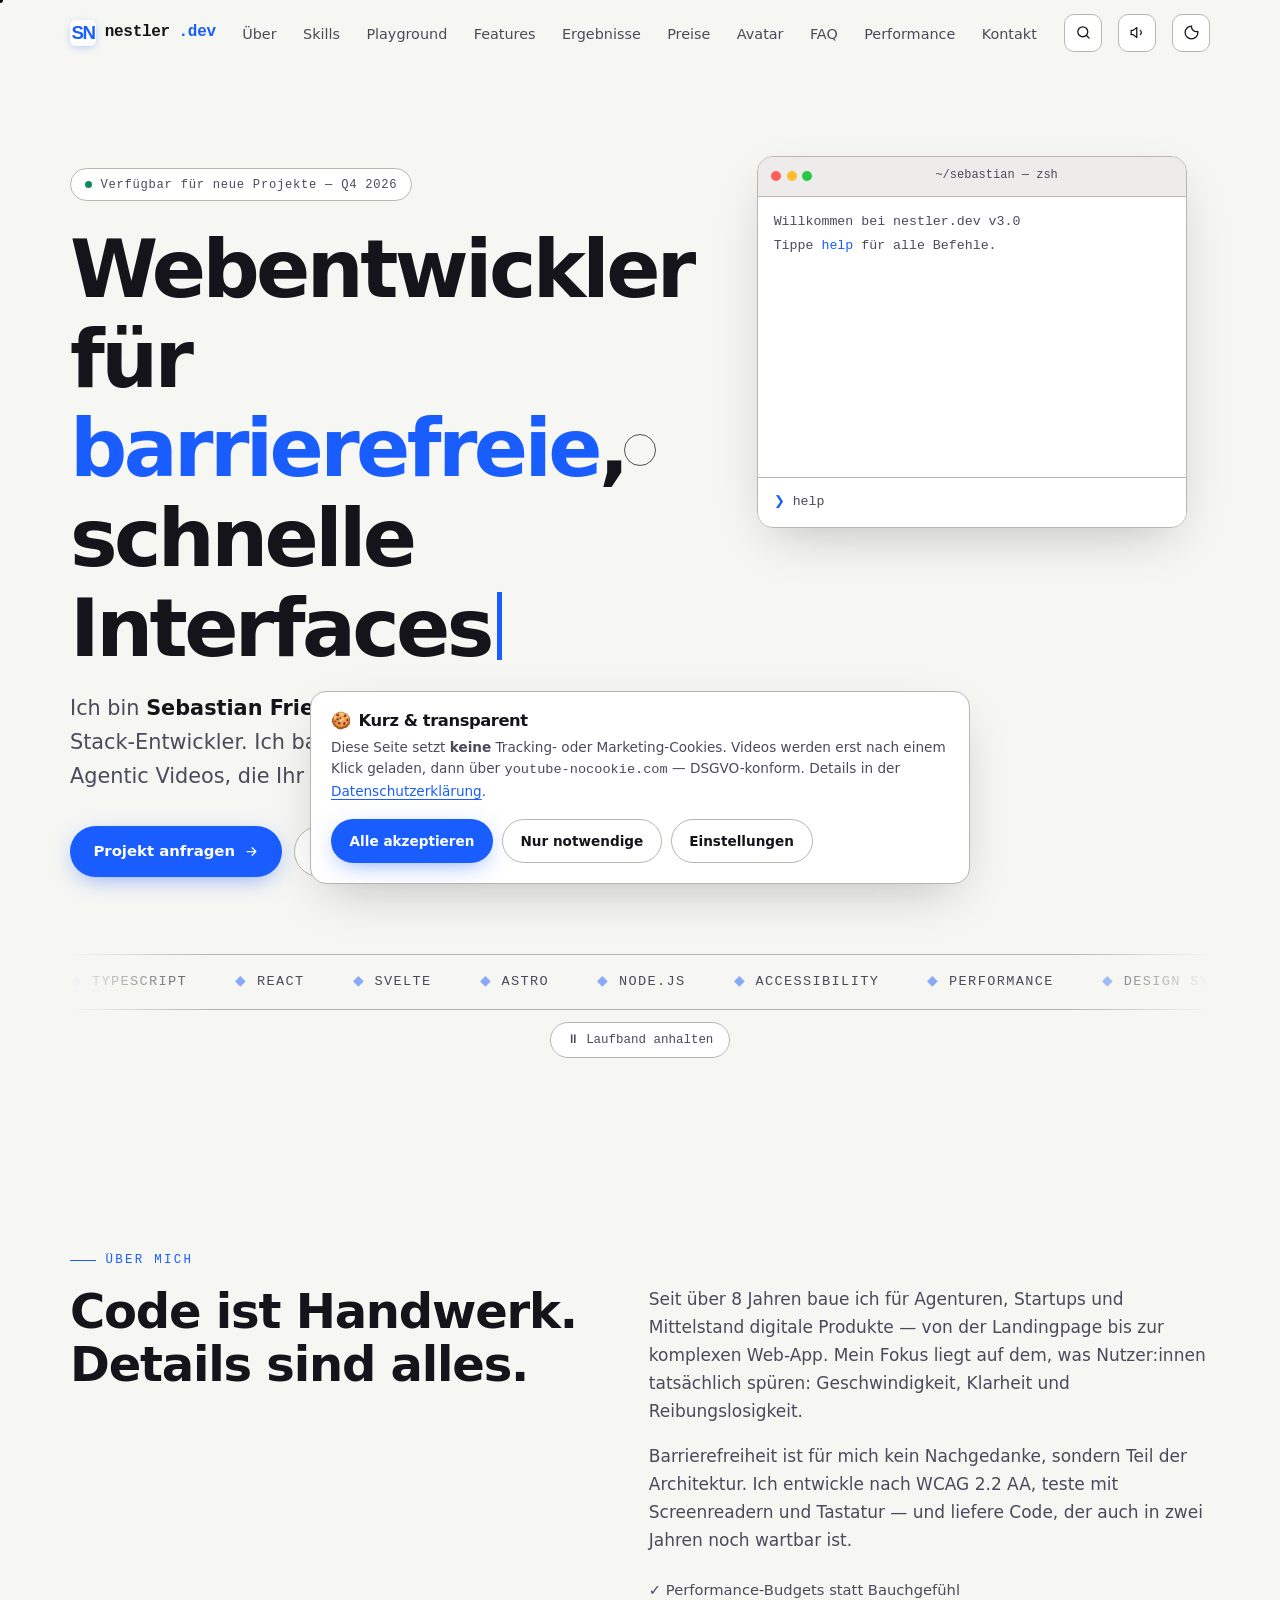
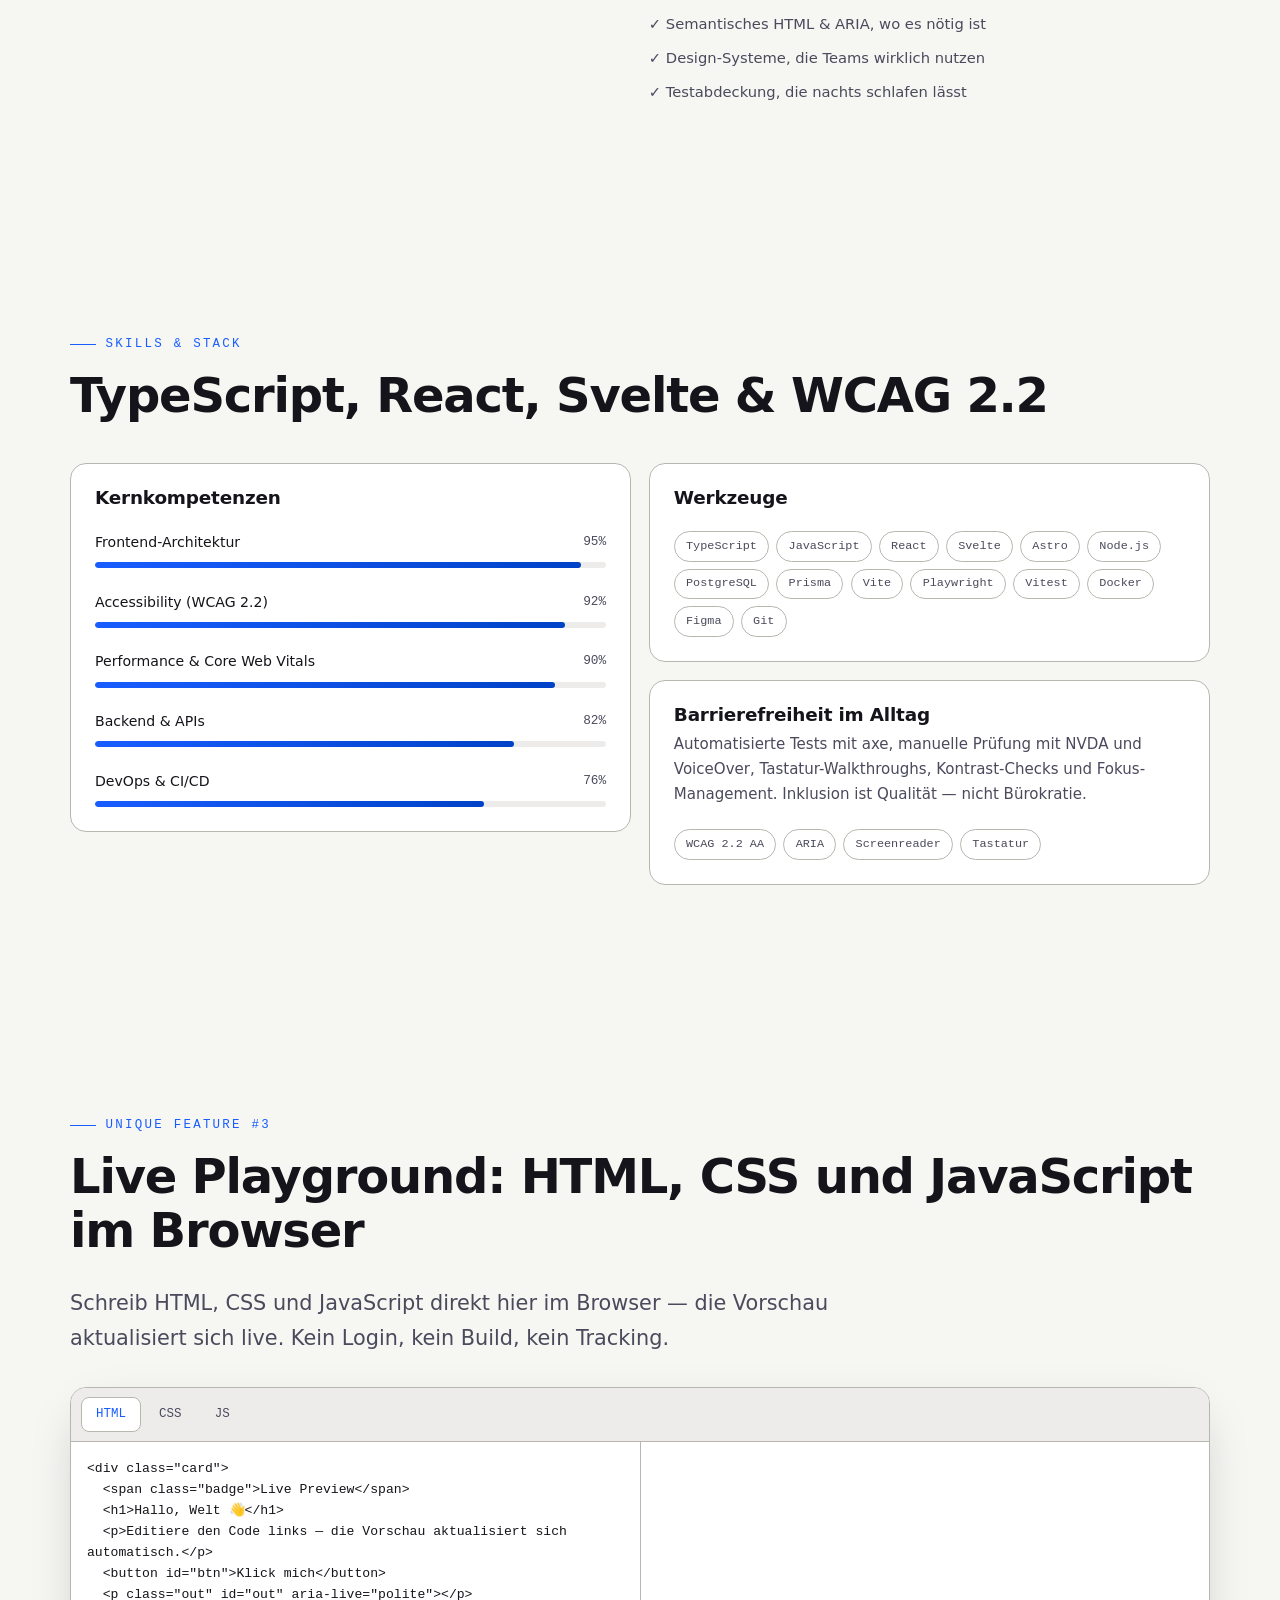
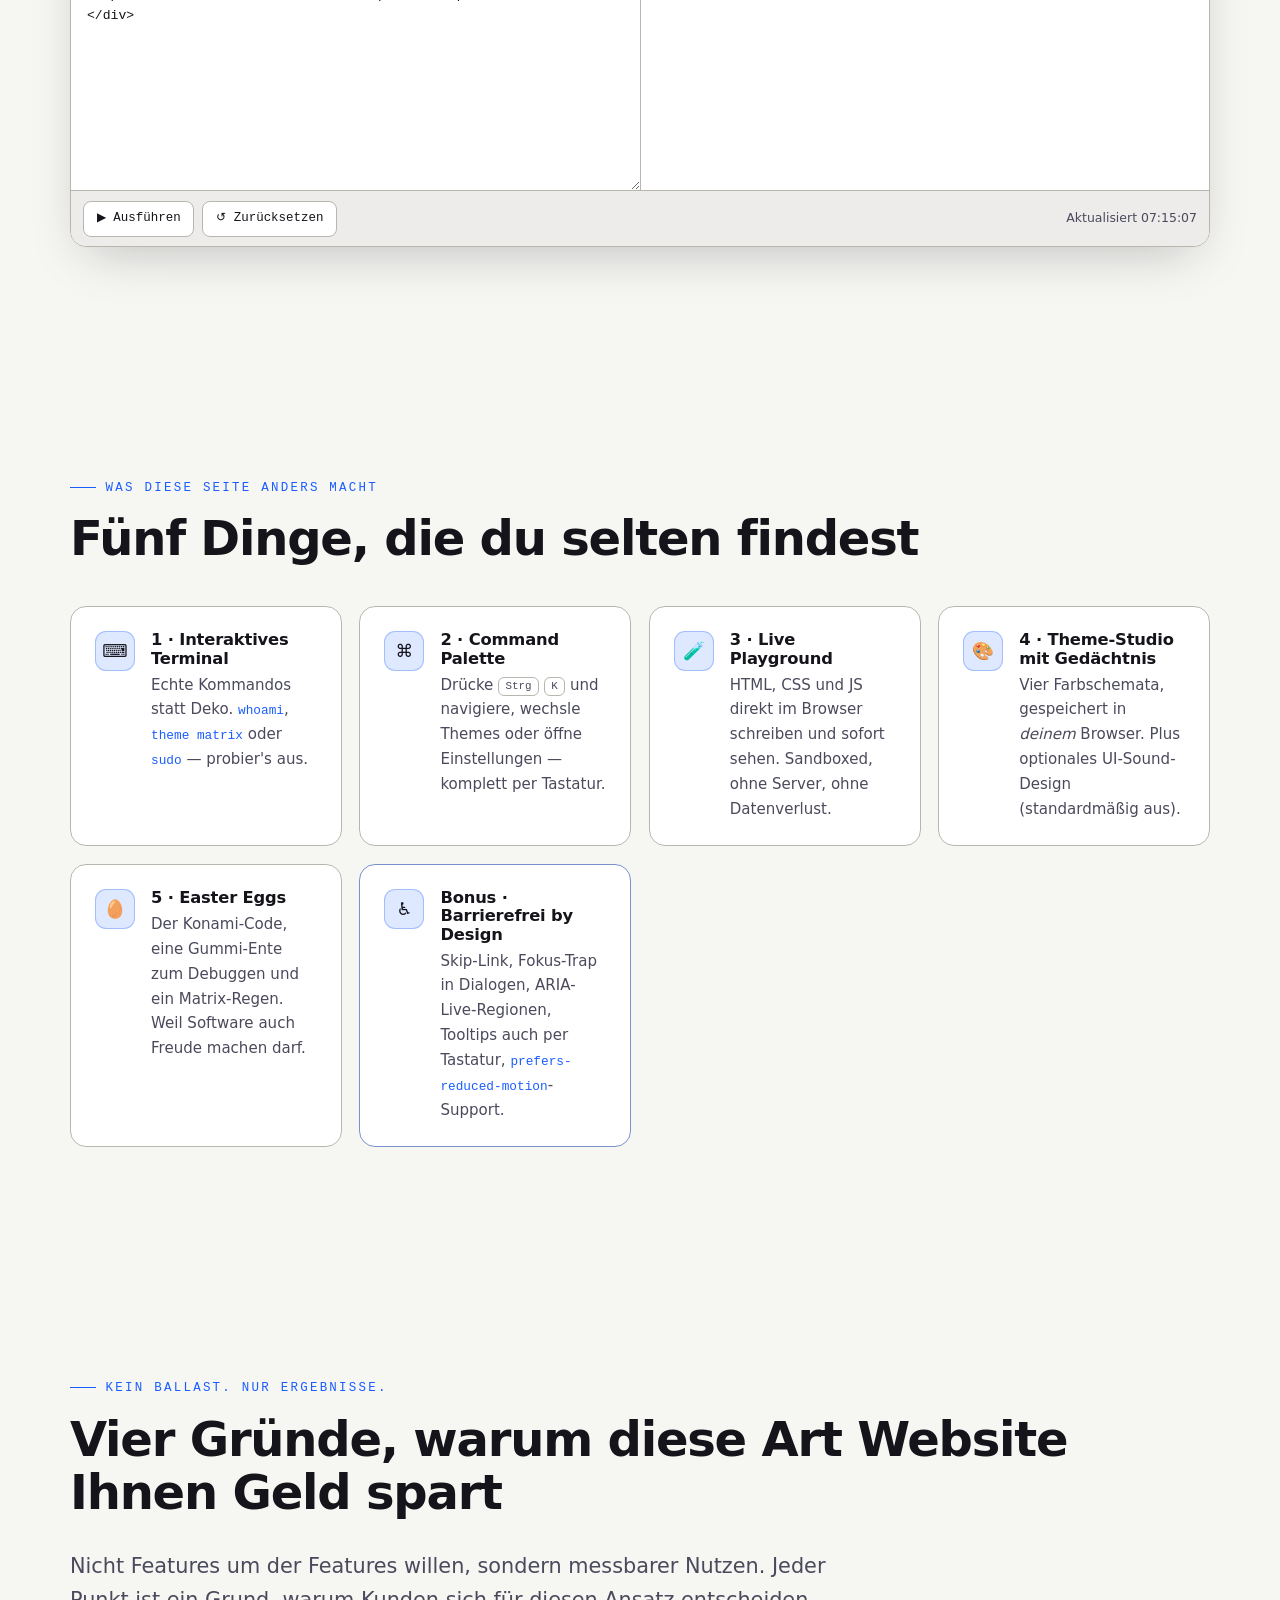
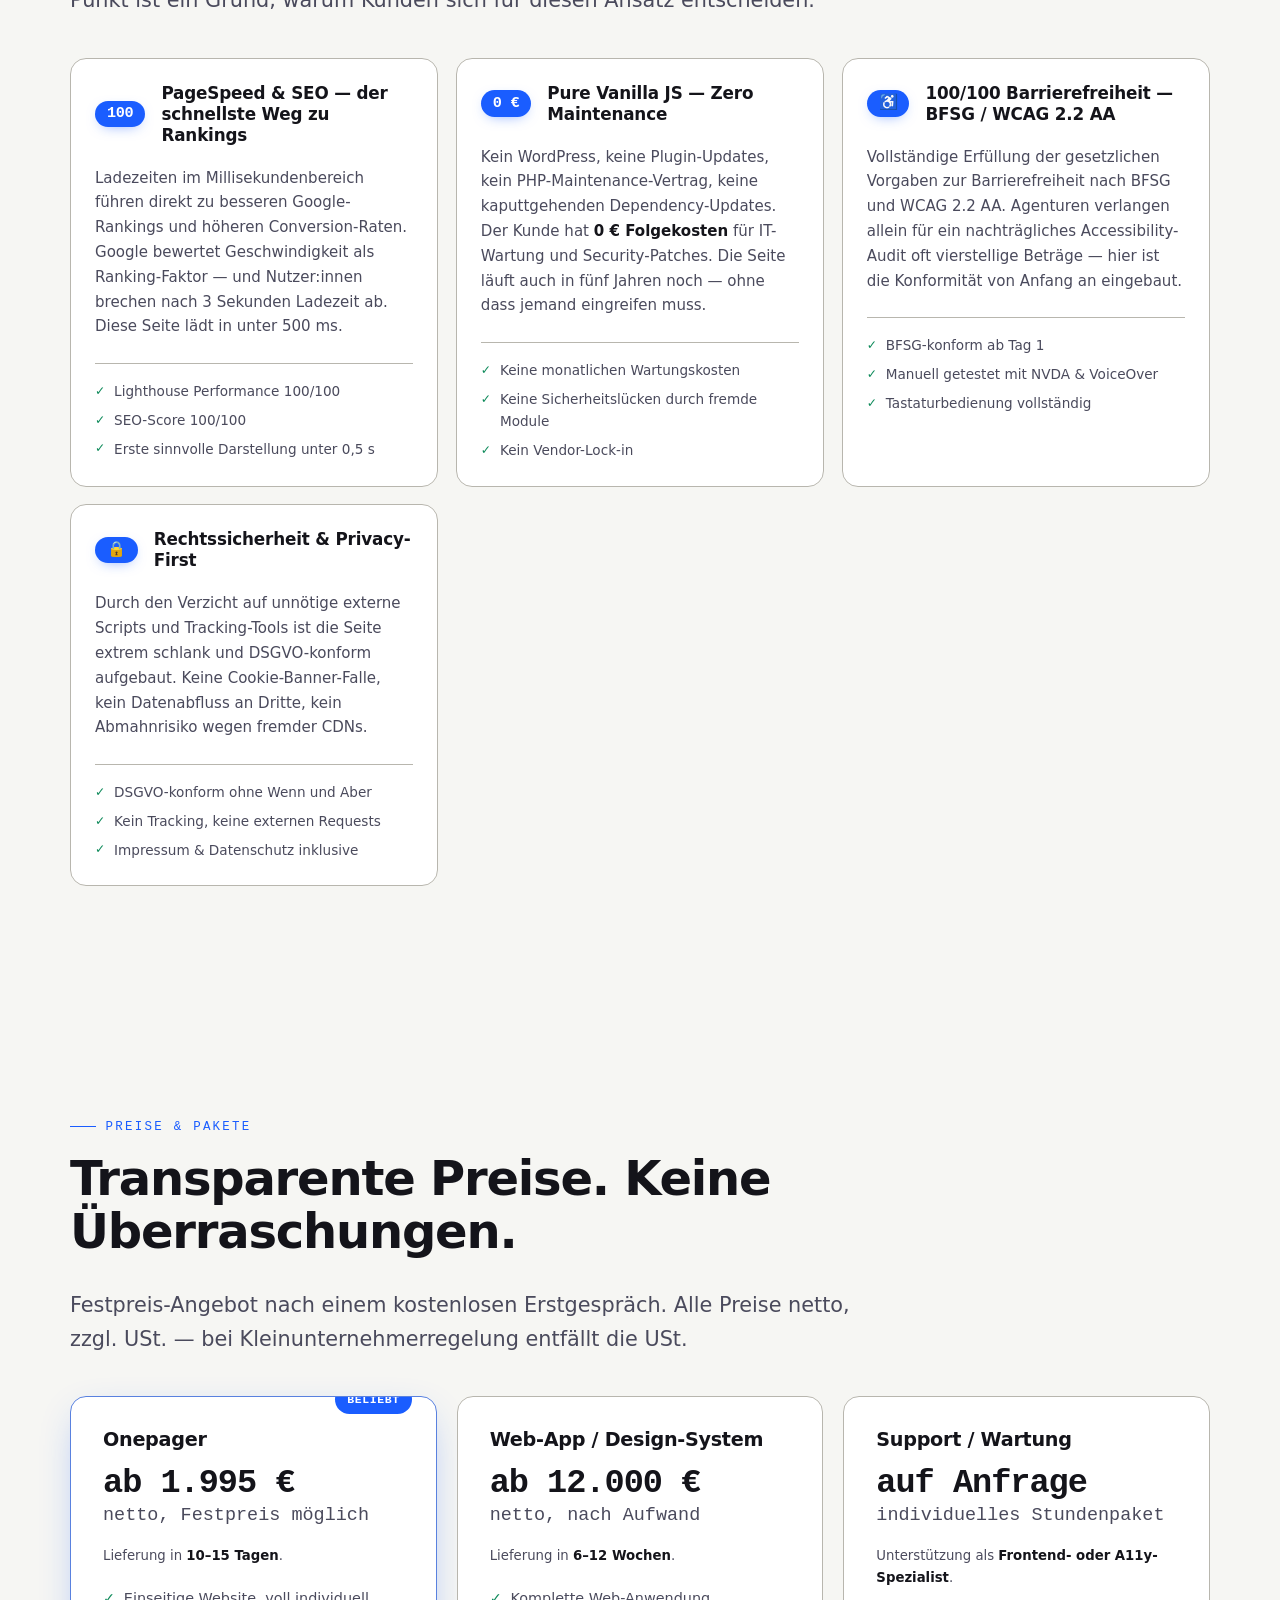
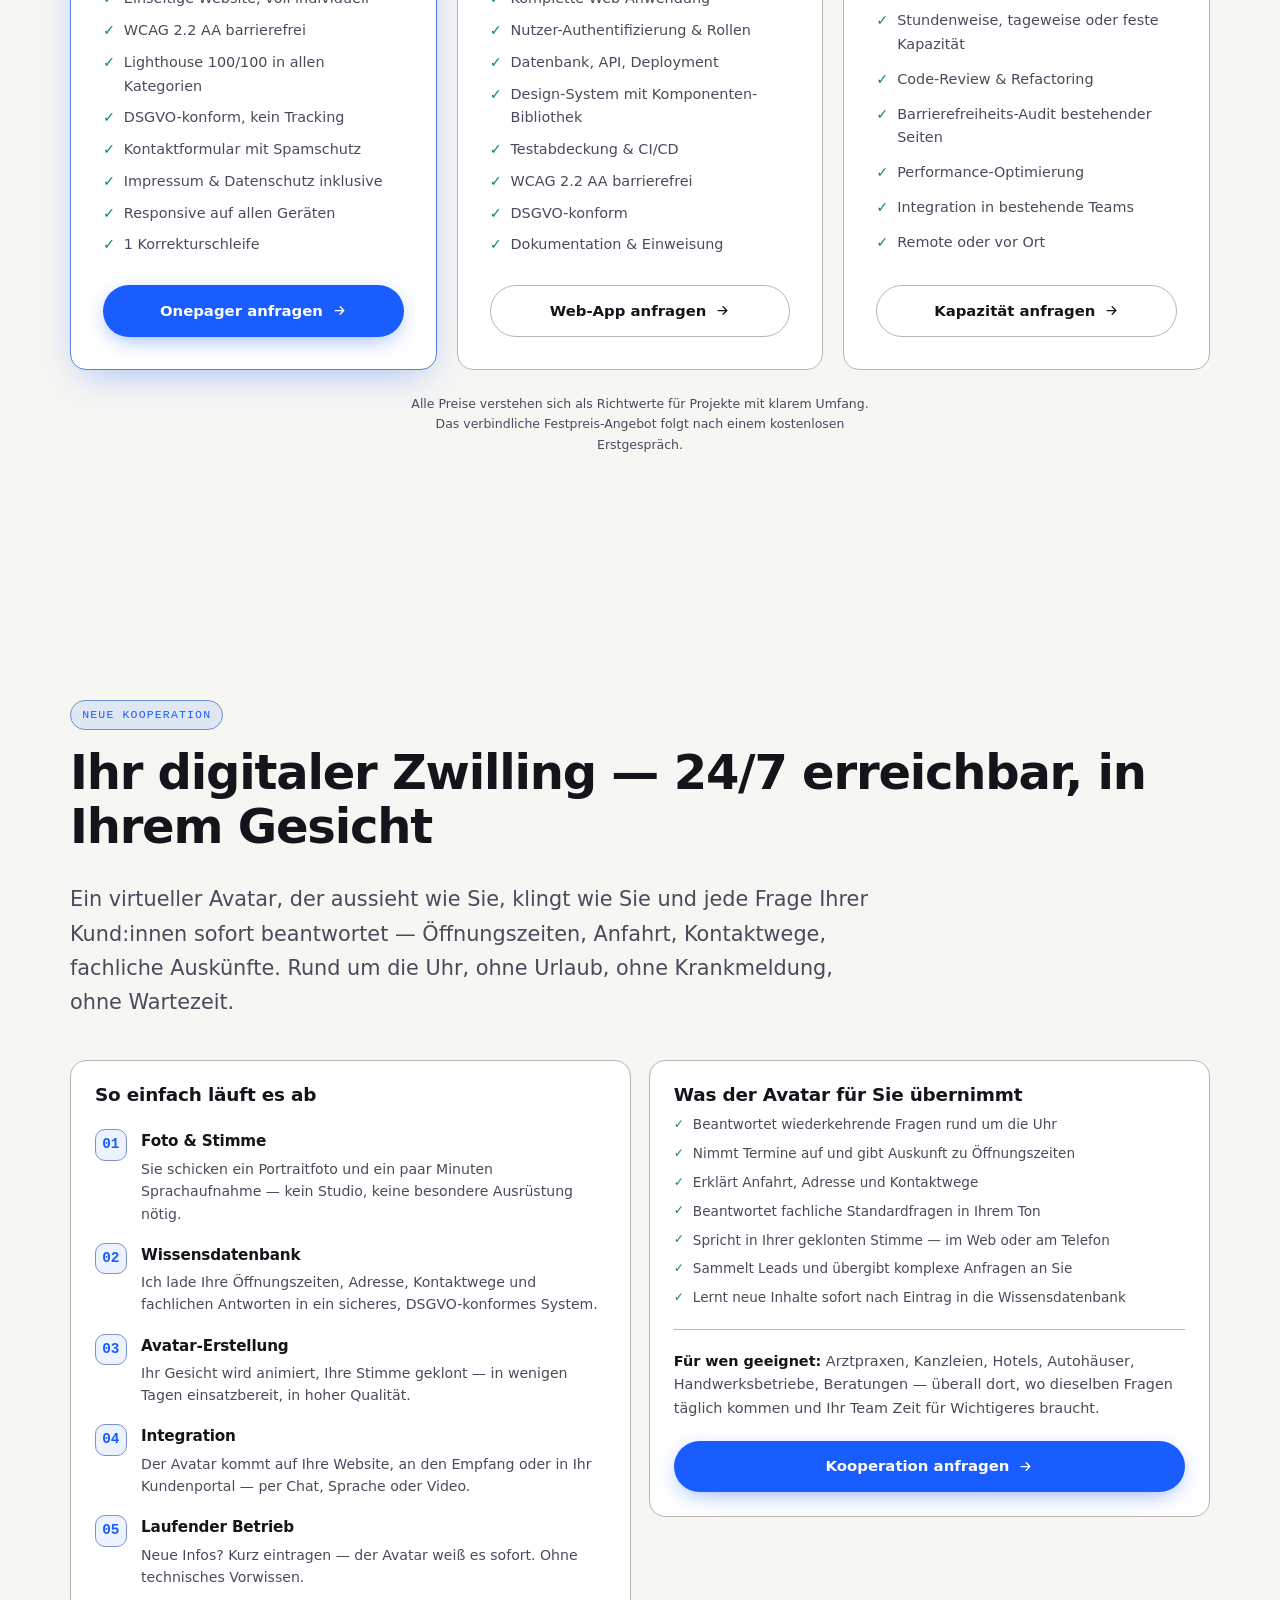
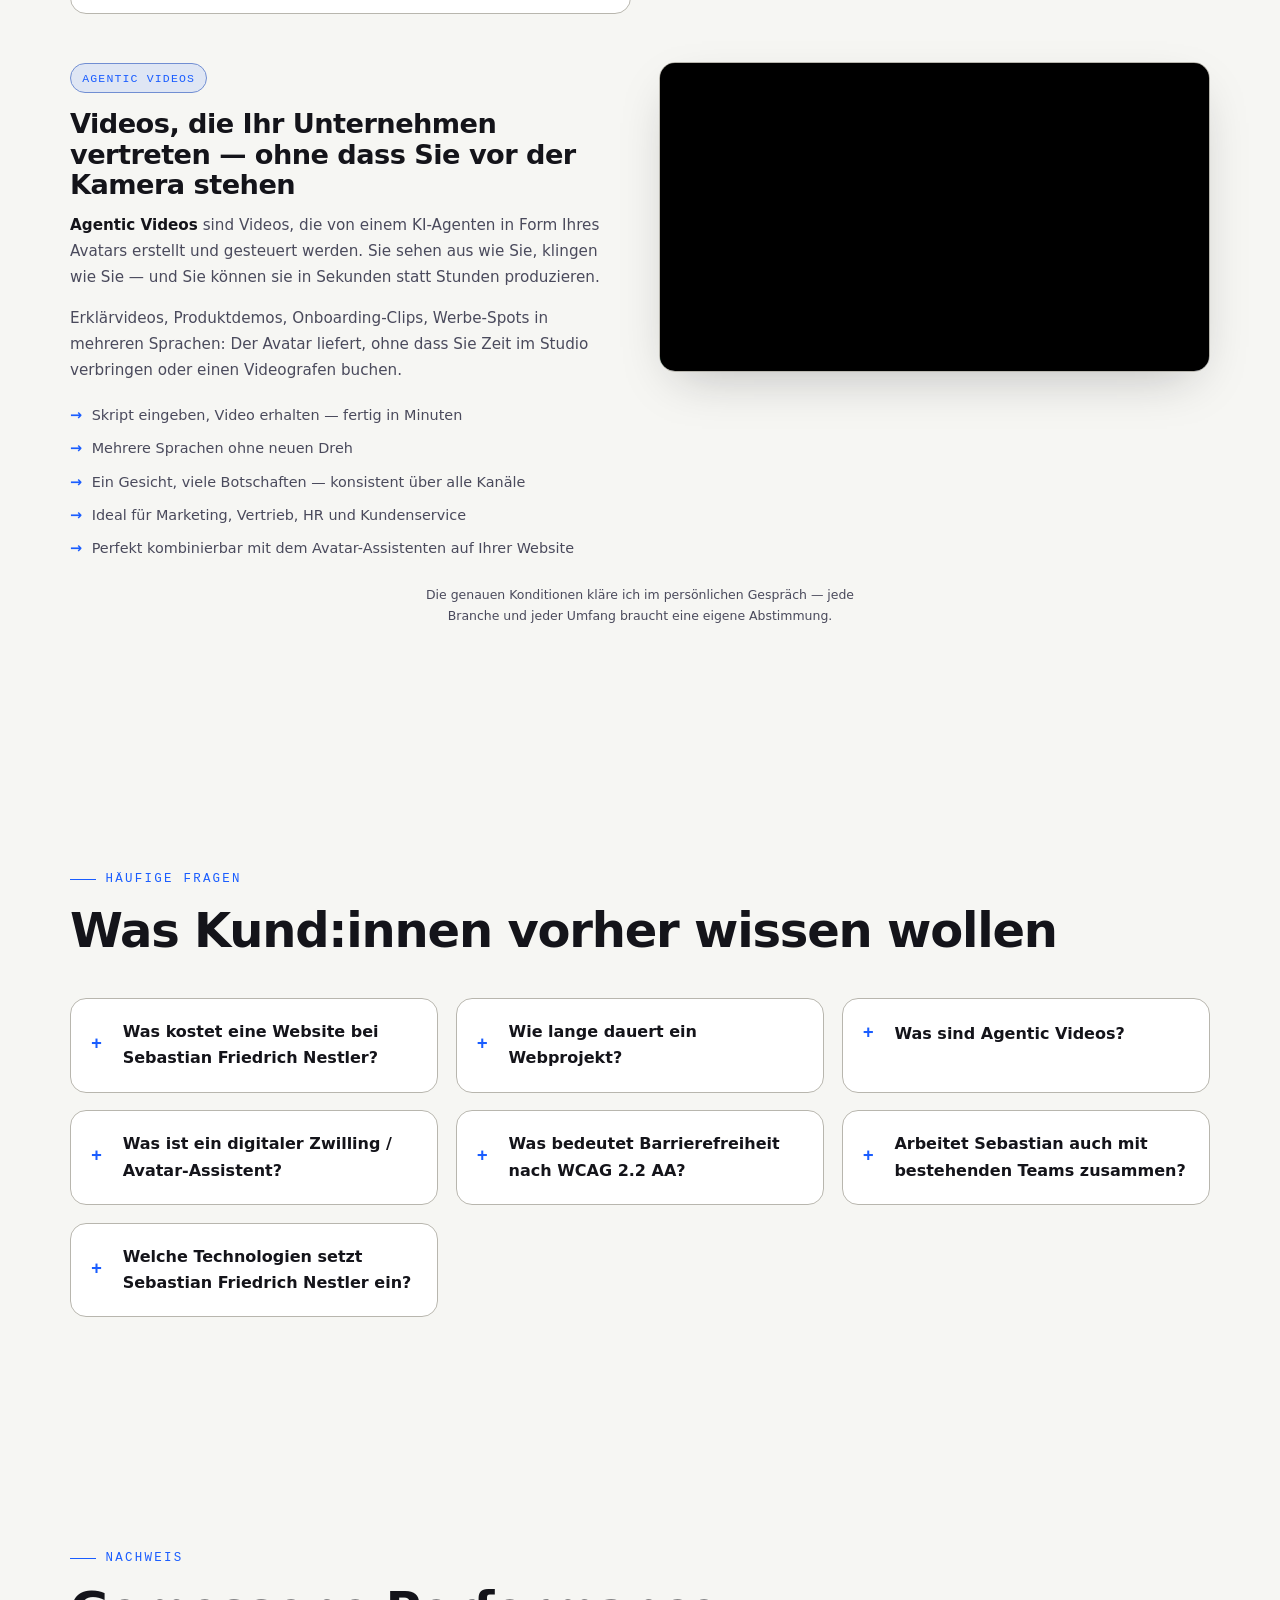
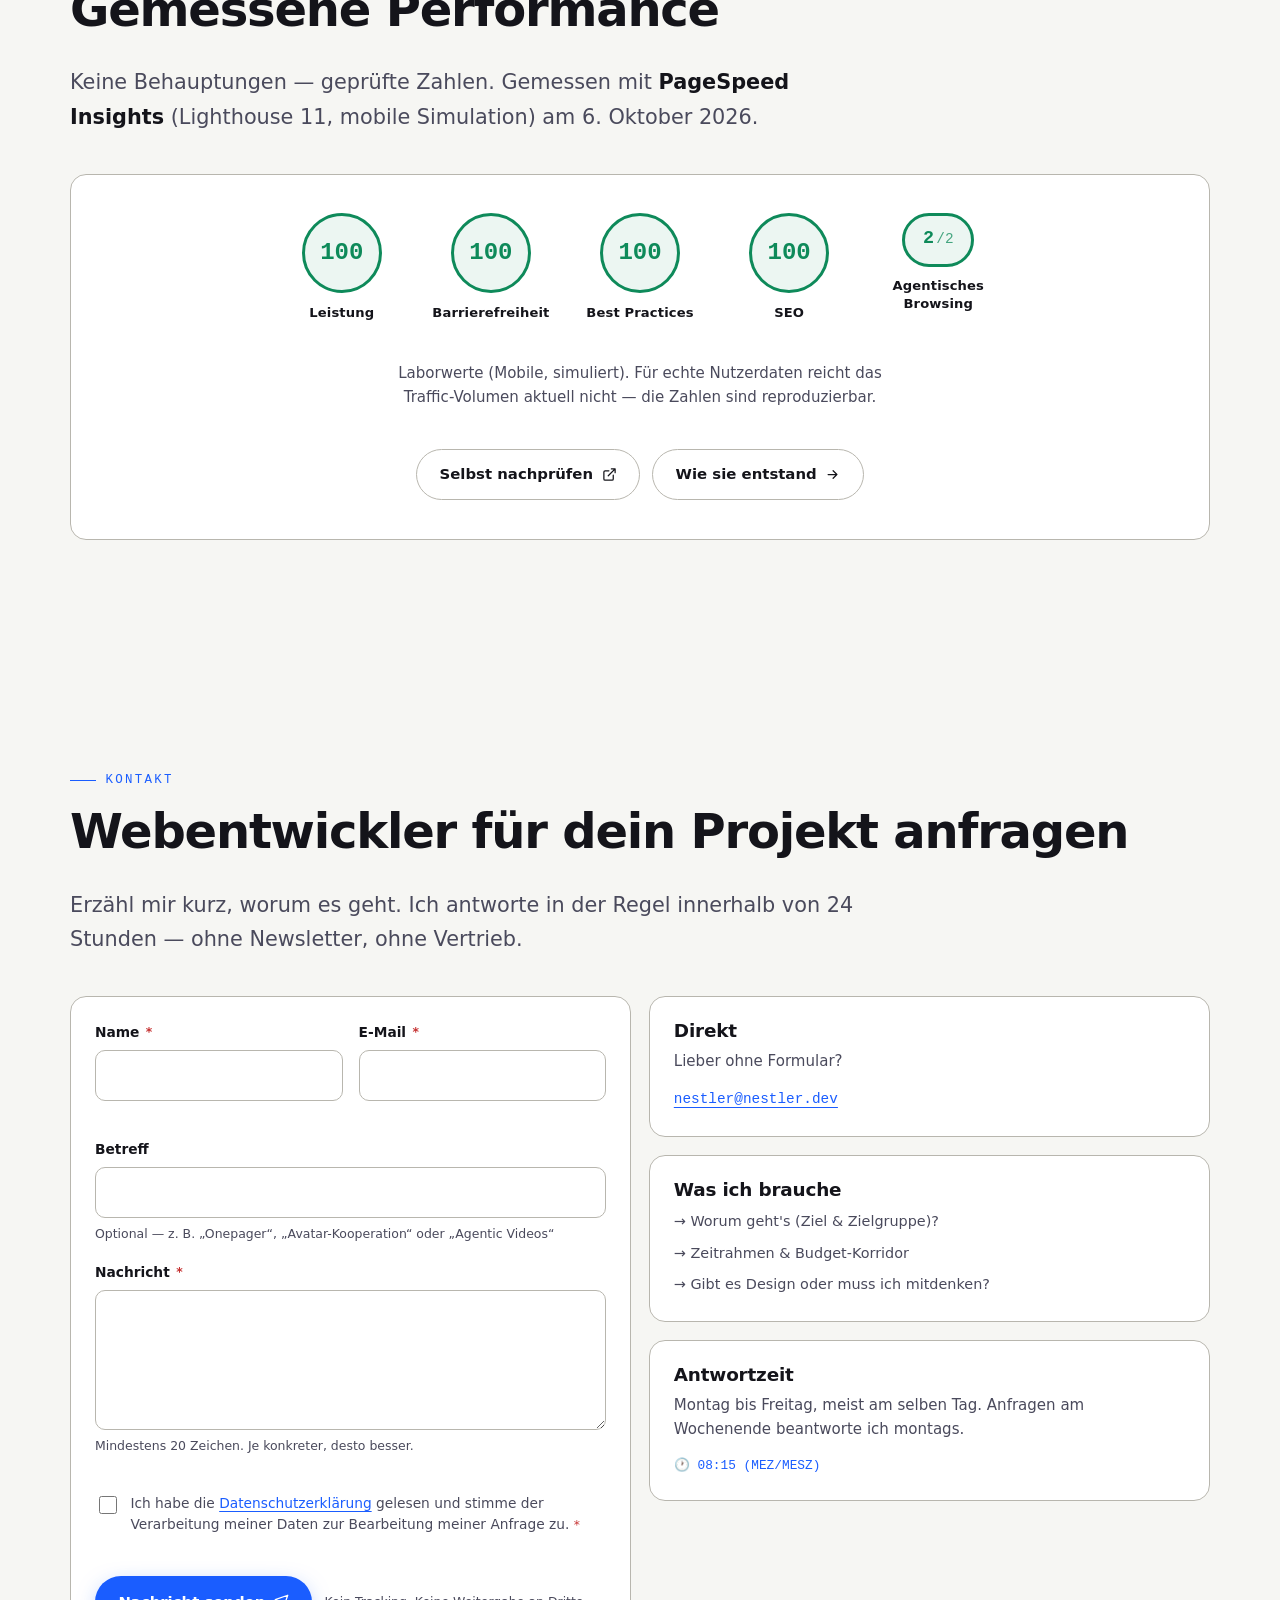
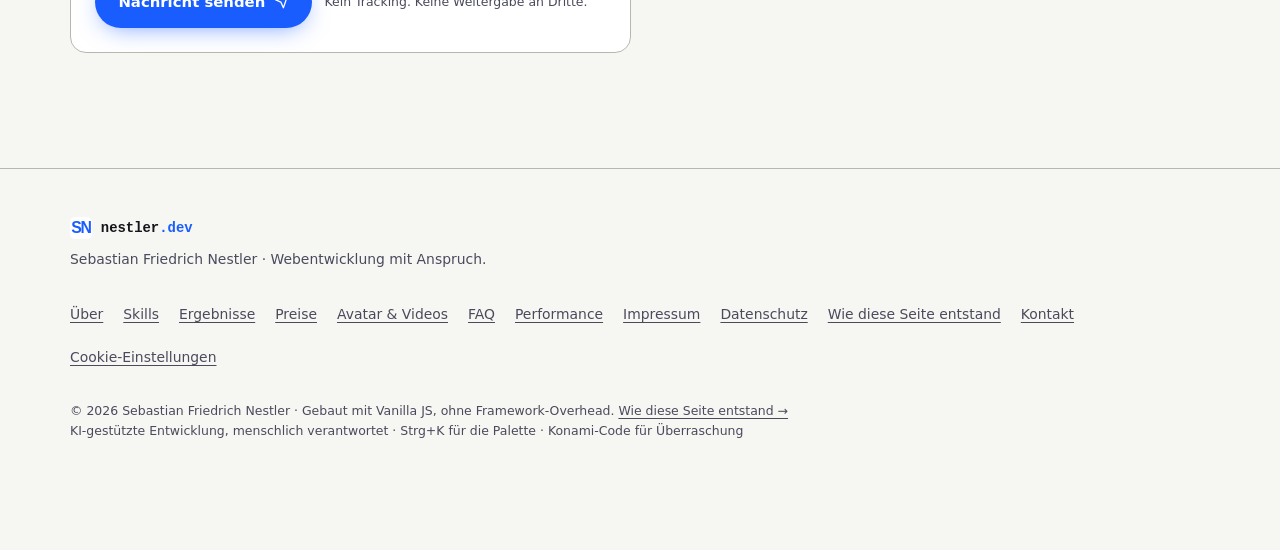
==== commit e0d6f3e0: "Update Impressum link and remove section Updated Impressum link to point to a new HTML page and remo" ====
--- a/index.html
+++ b/index.html
@@ -454,7 +454,7 @@
         { "@type": "ListItem", "position": 4, "name": "Preise", "item": "https://sebastian-nestler.github.io/#preise" },
         { "@type": "ListItem", "position": 5, "name": "Avatar & Agentic Videos", "item": "https://sebastian-nestler.github.io/#avatar" },
         { "@type": "ListItem", "position": 6, "name": "Performance", "item": "https://sebastian-nestler.github.io/#performance" },
-        { "@type": "ListItem", "position": 7, "name": "Impressum", "item": "https://sebastian-nestler.github.io/#imprint" },
+        { "@type": "ListItem", "position": 7, "name": "Impressum", "item": "https://sebastian-nestler.github.io/impressum.html" },
         { "@type": "ListItem", "position": 8, "name": "Kontakt", "item": "https://sebastian-nestler.github.io/#contact" }
       ]
     },
@@ -1252,105 +1252,6 @@
   </div>
 </section>
 
-<!-- ===================== IMPRESSUM ===================== -->
-<section id="imprint" aria-labelledby="imprint-title">
-  <div class="wrap">
-    <p class="eyebrow reveal">Rechtliches</p>
-    <h2 id="imprint-title" class="reveal">Impressum</h2>
-
-    <div class="grid grid-2" style="margin-top:2rem;align-items:start">
-      <div class="card reveal">
-        <h3>Angaben gemäß § 5 DDG</h3>
-        <address>
-          <strong>Sebastian Friedrich Nestler</strong><br>
-          Albert-Schweitzer-Str. 19<br>
-          08280 Aue-Bad Schlema OT Aue<br>
-          Deutschland
-        </address>
-      </div>
-
-      <div class="card reveal">
-        <h3>Kontakt</h3>
-        <address>
-          E-Mail: <a href="mailto:nestler@nestler.dev">nestler@nestler.dev</a>
-        </address>
-        <p style="margin-top:.9rem;font-size:.85rem;color:var(--muted)">
-          Anfragen werden in der Regel innerhalb von 24 Stunden beantwortet.
-        </p>
-      </div>
-
-      <div class="card reveal">
-        <h3>Umsatzsteuer</h3>
-        <p style="color:var(--muted);font-size:.92rem">
-          Gemäß § 19 UStG wird keine Umsatzsteuer berechnet
-          (Kleinunternehmerregelung).
-        </p>
-      </div>
-
-      <div class="card reveal">
-        <h3>Verbraucherstreitbeilegung</h3>
-        <p style="color:var(--muted);font-size:.92rem">
-          Ich bin nicht verpflichtet und nicht bereit, an einem
-          Streitbeilegungsverfahren vor einer Verbraucherschlichtungsstelle
-          teilzunehmen. Zur außergerichtlichen Beilegung von Streitigkeiten
-          kontaktiere mich bitte direkt per E-Mail.
-        </p>
-      </div>
-
-      <div class="card reveal" style="grid-column:1/-1">
-        <h3>Haftung für Inhalte</h3>
-        <p style="color:var(--muted);font-size:.92rem;line-height:1.7">
-          Als Diensteanbieter bin ich gemäß § 7 Abs. 1 DDG für eigene Inhalte
-          auf diesen Seiten nach den allgemeinen Gesetzen verantwortlich.
-          Nach §§ 8 bis 10 DDG bin ich als Diensteanbieter jedoch nicht
-          verpflichtet, übermittelte oder gespeicherte fremde Informationen
-          zu überwachen oder nach Umständen zu forschen, die auf eine
-          rechtswidrige Tätigkeit hinweisen. Verpflichtungen zur Entfernung
-          oder Sperrung der Nutzung von Informationen nach den allgemeinen
-          Gesetzen bleiben hiervon unberührt. Eine diesbezügliche Haftung ist
-          jedoch erst ab dem Zeitpunkt der Kenntnis einer konkreten
-          Rechtsverletzung möglich.
-        </p>
-      </div>
-
-      <div class="card reveal" style="grid-column:1/-1">
-        <h3>Haftung für Links</h3>
-        <p style="color:var(--muted);font-size:.92rem;line-height:1.7">
-          Mein Angebot enthält Links zu externen Websites Dritter, auf deren
-          Inhalte ich keinen Einfluss habe. Deshalb kann ich für diese fremden
-          Inhalte auch keine Gewähr übernehmen. Für die Inhalte der verlinkten
-          Seiten ist stets der jeweilige Anbieter oder Betreiber der Seiten
-          verantwortlich. Die verlinkten Seiten wurden zum Zeitpunkt der
-          Verlinkung auf mögliche Rechtsverstöße überprüft. Rechtswidrige
-          Inhalte waren zum Zeitpunkt der Verlinkung nicht erkennbar. Eine
-          permanente inhaltliche Kontrolle der verlinkten Seiten ist jedoch
-          ohne konkrete Anhaltspunkte einer Rechtsverletzung nicht zumutbar.
-          Bei Bekanntwerden von Rechtsverletzungen werde ich derartige Links
-          umgehend entfernen.
-        </p>
-      </div>
-
-      <div class="card reveal" style="grid-column:1/-1">
-        <h3>Urheberrecht</h3>
-        <p style="color:var(--muted);font-size:.92rem;line-height:1.7">
-          Die durch mich erstellten Inhalte und Werke auf diesen Seiten
-          unterliegen dem deutschen Urheberrecht. Die Vervielfältigung,
-          Bearbeitung, Verbreitung und jede Art der Verwertung außerhalb der
-          Grenzen des Urheberrechts bedürfen meiner schriftlichen Zustimmung.
-          Downloads und Kopien dieser Seite sind nur für den privaten, nicht
-          kommerziellen Gebrauch gestattet. Soweit die Inhalte auf dieser
-          Seite nicht von mir erstellt wurden, werden die Urheberrechte
-          Dritter beachtet. Insbesondere werden Inhalte Dritter als solche
-          gekennzeichnet. Solltest du trotzdem auf eine Urheberrechtsverletzung
-          aufmerksam werden, bitte ich um einen entsprechenden Hinweis.
-          Bei Bekanntwerden von Rechtsverletzungen werde ich derartige
-          Inhalte umgehend entfernen.
-        </p>
-      </div>
-    </div>
-  </div>
-</section>
-
 <!-- ===================== CONTACT ===================== -->
 <section id="contact" aria-labelledby="contact-title">
   <div class="wrap">
@@ -1486,7 +1387,7 @@
         <li><a href="#avatar">Avatar &amp; Videos</a></li>
         <li><a href="#faq">FAQ</a></li>
         <li><a href="#performance">Performance</a></li>
-        <li><a href="#imprint">Impressum</a></li>
+        <li><a href="/impressum.html">Impressum</a></li>
         <li><a href="/datenschutz.html">Datenschutz</a></li>
         <li><a href="/tech-stack.html">Wie diese Seite entstand</a></li>
         <li><a href="#contact">Kontakt</a></li>
